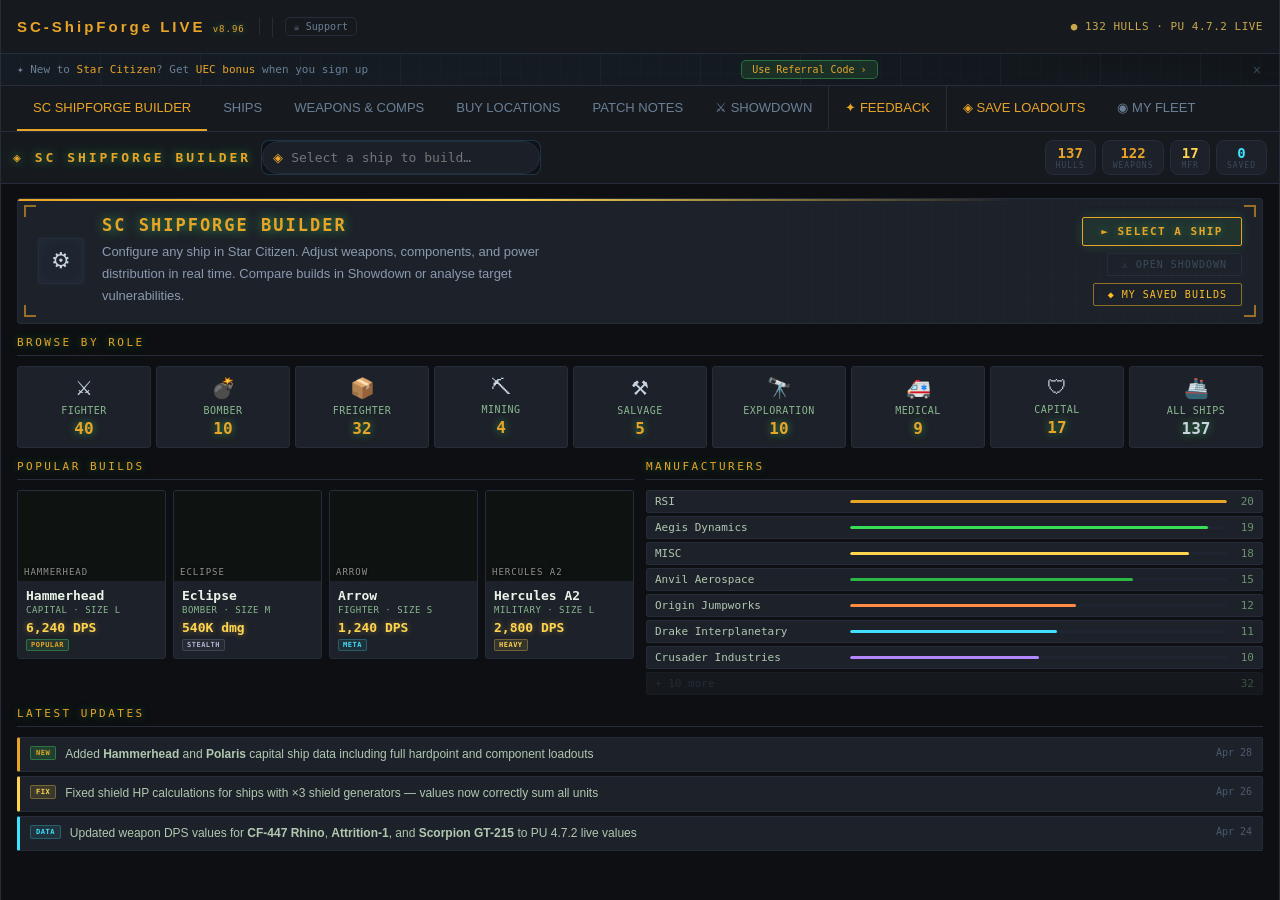
==== index.html @ 66fac713 "fix v8.96: restore clean base, remove broken space script, keep layout+color fixes" ====
<script>
          window.dataLayer = window.dataLayer || [];
          function gtag(){dataLayer.push(arguments);}
          gtag('js', new Date());
          gtag('config', 'G-C2ESKV4ZVD');
      
    </script>
<meta charset="UTF-8"/>
<meta http-equiv="Cache-Control" content="no-cache, no-store, must-revalidate"/>
<meta http-equiv="Pragma" content="no-cache"/>
<meta name="viewport" content="width=device-width,initial-scale=1.0"/>
<title>SC-ShipForge v8.96</title>
<meta name="description" content="SC-ShipForge LIVE — Star Citizen ship loadout builder with live game data. Compare weapons, analyze TTK, optimize power for PvP and PvE combat."/>
<meta name="keywords" content="Star Citizen, ship loadout builder, weapon comparison, TTK calculator, PvP builds, shield analysis, SC ship tools, scstarforge"/>
<meta name="author" content="SC-ShipForge"/>
<meta name="robots" content="index, follow"/>
<link rel="canonical" href="https://scstarforge-dev.pages.dev/"/>

<!-- Open Graph / Discord / Reddit previews -->
<meta property="og:type" content="website"/>
<meta property="og:url" content="https://scstarforge-dev.pages.dev/"/>
<meta property="og:title" content="SC-ShipForge LIVE — Star Citizen Loadout Builder"/>
<meta property="og:description" content="Build and compare Star Citizen ship loadouts with live game data. Analyze weapon TTK, power allocation, shields and armor penetration."/>
<meta property="og:image" content="https://scstarforge-dev.pages.dev/preview.png"/>
<meta property="og:site_name" content="SC-ShipForge LIVE"/>

<!-- Twitter/X card -->
<meta name="twitter:card" content="summary_large_image"/>
<meta name="twitter:title" content="SC-ShipForge LIVE — Star Citizen Loadout Builder"/>
<meta name="twitter:description" content="Build and compare Star Citizen ship loadouts with live game data."/>
<link rel="icon" type="image/svg+xml" href="data:image/svg+xml,<svg xmlns='http://www.w3.org/2000/svg' viewBox='0 0 32 32'><rect width='32' height='32' rx='6' fill='%230c0e12'/><text x='16' y='22' text-anchor='middle' font-size='20' fill='%237ab0e8'>⚡</text></svg>"/>
<link rel="sitemap" type="application/xml" href="/sitemap.xml"/>
<link rel="preconnect" href="https://fonts.googleapis.com"/>
<link rel="preconnect" href="https://fonts.gstatic.com" crossorigin/>
<link href="https://fonts.googleapis.com/css2?family=Barlow+Condensed:wght@400;500;600;700&family=DM+Sans:wght@300;400;500;600&display=swap" rel="stylesheet"/>
<style>
html,body{margin:0;padding:0;width:100%;height:100%;overflow:hidden}
/* #app sizing handled below in APP SHELL block */
.body{flex:1;min-height:0;width:100%}

/* ── TOKENS ── */
button{background:transparent;border:none;cursor:pointer;font-family:inherit;outline:none}
:root{
  --bg:#0d0f12;--bg2:#161a1f;--bg3:#1d2129;--bg4:#1f2530;
  --border:#252d3a;--b2:#2e3a4a;
  --text:#c8d4e0;--t2:#6a7f96;--t3:#3a4a5a;
  --accent:#e8a427;--accent-bg:rgba(77,255,110,.10);--accent-border:rgba(77,255,110,.30);
  --green:#e8a427;--green-bg:rgba(77,255,110,.10);--green-border:rgba(77,255,110,.30);
  --warn:#ffd54f;--warn-bg:rgba(255,213,79,.10);--warn-border:rgba(255,213,79,.30);
  --red:#e85060;--red-bg:rgba(232,80,96,.1);--red-border:rgba(232,80,96,.3);
  --cyan:#40e0ff;--purple:#9080d8;--muted:#3a4a5a;--blue:#e8a427;
  --fhud:'Inter',sans-serif;--fmono:'JetBrains Mono',monospace;
  --r:8px;--r-sm:5px;--r-lg:12px
}
*,*::before,*::after{box-sizing:border-box;margin:0;padding:0}
html,body{height:100%;overflow:hidden;background:var(--bg);color:var(--text);font-family:var(--fhud)}
::-webkit-scrollbar{width:6px;height:6px}
::-webkit-scrollbar-track{background:#141820}
::-webkit-scrollbar-thumb{background:#2e3a4a;border-radius:3px;opacity:.9}
input,select,button,textarea{font-family:var(--fhud)}
option,optgroup{background:var(--bg2)}

/* ── APP SHELL ── */
#app{display:flex;flex-direction:column;height:100vh;width:100%;max-width:1400px;margin:0 auto;border-left:1px solid var(--border);border-right:1px solid var(--border)}

/* ── TOP NAV ── */
.nav{height:54px;background:var(--bg2);border-bottom:1px solid var(--border);display:flex;align-items:center;padding:0 16px;gap:12px;flex-shrink:0;position:relative;z-index:20}
.nav-logo{font-size:15px;font-weight:600;letter-spacing:3px;color:var(--accent);padding-right:14px;border-right:1px solid var(--border);white-space:nowrap}
.nav-search-wrap{position:relative;display:flex;align-items:center;flex-shrink:0}
.nav-search-icon{position:absolute;left:11px;color:var(--t3);font-size:14px;pointer-events:none}
#sSearch{width:210px;background:var(--bg3);border:1px solid var(--border);border-radius:20px;padding:8px 12px 8px 33px;font-size:14px;color:var(--text);outline:none;transition:border-color .15s}
#sSearch:focus{border-color:var(--accent)}
#srbox{position:absolute;top:calc(100% + 6px);left:0;width:280px;background:var(--bg2);border:1px solid var(--border);border-radius:var(--r);box-shadow:0 8px 24px rgba(0,0,0,.5);z-index:100;max-height:80vh;overflow-y:auto;overflow-y:auto;display:none}
.sri{padding:9px 12px;font-size:13px;cursor:pointer;border-bottom:1px solid var(--border);color:var(--text);transition:background .1s}
.sri:hover,.sri.on{background:var(--accent-bg);color:var(--accent)}
.sri-m{color:var(--t3);font-size:11px;display:block;margin-top:1px}
.nav-divider{width:1px;height:20px;background:var(--border);flex-shrink:0}
.nav-ship{display:flex;align-items:center;gap:7px;flex:1;min-width:0}
#stag{font-size:14px;font-weight:500;color:var(--text);white-space:nowrap}
.pill{display:inline-flex;align-items:center;font-size:11px;font-weight:500;padding:3px 9px;border-radius:20px;white-space:nowrap}
.pill-b,.pill-y,.pill-g,.pill-a{background:var(--accent-bg);color:var(--accent);border:1px solid var(--accent-border)}
.pill-g{background:var(--green-bg);color:var(--green);border-color:var(--green-border)}
.pill-y{background:var(--warn-bg);color:var(--warn);border-color:var(--warn-border)}
.nav-act{display:flex;align-items:center;gap:8px;flex-shrink:0;margin-left:4px}
.nav-act-lbl{font-size:10px;color:var(--t3);font-family:var(--fmono);letter-spacing:1px;white-space:nowrap}
#actSel{background:var(--bg3);border:1px solid var(--border);border-radius:20px;padding:7px 14px;font-size:13px;color:var(--text);outline:none;cursor:pointer}
.nav-end{margin-left:auto;display:flex;align-items:center;gap:10px;flex-shrink:0}
#hpatch{font-size:11px;font-family:var(--fmono);color:#c9a84c;letter-spacing:.5px}

/* ── BODY ── */
.body{display:flex;flex:1;min-height:0;overflow:hidden}

/* ── LEFT PANEL ── */
.lp{width:210px;min-width:210px;max-width:210px;flex-shrink:0;display:flex;flex-direction:column;border-right:1px solid var(--border);background:var(--bg2);overflow:hidden}

/* Ship image */
.ship-img-wrap{height:150px;background:var(--bg3);flex-shrink:0;border-bottom:1px solid var(--border);position:relative;display:flex;align-items:center;justify-content:center;overflow:hidden}
#rpShipImg{width:100%;height:100%;object-fit:cover;object-position:center;display:none}
.ship-img-placeholder{font-size:13px;color:var(--t3);font-family:var(--fmono)}
.ship-img-overlay{position:absolute;bottom:0;left:0;right:0;padding:8px 12px;background:linear-gradient(transparent,rgba(0,0,0,.75))}
#rpShipImgName{font-size:14px;font-weight:600;color:#fff;letter-spacing:1px}
#rpPatch{position:absolute;top:6px;right:8px;font-size:9px;font-family:var(--fmono);color:rgba(255,255,255,.5);background:rgba(0,0,0,.4);padding:2px 5px;border-radius:3px;letter-spacing:.5px}

/* KPI strip */
.kpi-strip{display:grid;grid-template-columns:1fr 1fr 1fr;border-bottom:1px solid var(--border);flex-shrink:0}
.kpi{padding:9px 0;text-align:center;border-right:1px solid var(--border)}
.kpi:last-child{border-right:none}
.kpi-lbl{font-size:10px;color:var(--t3);font-family:var(--fmono);letter-spacing:.5px;margin-bottom:3px}
.kpi-val{font-size:18px;font-weight:500;font-family:var(--fmono)}
.kpi-unit{font-size:10px;color:var(--t3);font-weight:400}

/* Left scroll area */
.lp-scroll{flex:1;overflow-y:auto;padding:12px;display:flex;flex-direction:column;gap:10px;min-height:0}
.lp-card{background:var(--bg3);border:1px solid var(--border);border-radius:var(--r);padding:12px}
.lp-card-hd{display:flex;align-items:center;justify-content:space-between;margin-bottom:10px}
.lp-card-title{font-size:10px;font-weight:500;letter-spacing:1.5px;color:var(--t2);font-family:var(--fmono)}

/* Power */
.pwr-eu{display:flex;align-items:baseline;gap:4px;font-family:var(--fmono)}
.pwr-eu-used{font-size:14px;font-weight:500;color:var(--text)}
.pwr-eu-sep{font-size:11px;color:var(--t3)}
.pwr-eu-total{font-size:14px;font-weight:500;color:var(--warn)}
.pwr-eu-unit{font-size:11px;color:var(--t3)}
.con-row{display:flex;align-items:center;gap:8px;margin-bottom:10px}
.con-lbl{font-size:10px;color:var(--t3);font-family:var(--fmono);white-space:nowrap}
.con-bar-wrap{flex:1;min-width:40px;height:4px;background:var(--border);border-radius:2px;overflow:hidden}
#conBar{height:100%;border-radius:2px;background:var(--accent);transition:width .3s;width:0%}
#pwrPct{font-size:11px;font-family:var(--fmono);color:var(--t2);min-width:28px;text-align:right}
.spv-chart{display:flex;gap:3px;align-items:flex-end;height:100px;overflow:hidden;margin-top:16px}
.spv-col{flex:1;display:flex;flex-direction:column-reverse;gap:1px;align-items:stretch;position:relative;padding-bottom:16px}
.spv-col-val{font-size:9px;font-family:var(--fmono);color:rgba(255,255,255,.8);text-align:center;font-weight:700;position:absolute;top:-13px;left:0;right:0;pointer-events:none}
.spv-col-count{font-size:8px;color:var(--t2);text-align:center;font-family:var(--fmono);position:absolute;bottom:16px;left:0;right:0;pointer-events:none}
.spv-off-lbl{font-size:8px;color:var(--t3)}
.spv-block{border-radius:4px!important;cursor:pointer}
.spv-reset-btn{display:block;width:100%;margin-top:8px;background:transparent;border:1px solid var(--border);border-radius:var(--r-sm);color:var(--t2);font-size:11px;font-family:var(--fmono);padding:5px;cursor:pointer;transition:all .15s}
.spv-reset-btn:hover{border-color:var(--accent);color:var(--accent)}
.spv-modes{display:flex;gap:6px;margin-top:8px}
.spv-mode-btn{flex:1;padding:7px;text-align:center;border-radius:var(--r-sm);font-size:12px;font-weight:500;cursor:pointer;border:1px solid var(--border);color:var(--t2);background:transparent;font-family:var(--fhud);transition:all .15s}
.spv-mode-btn.on{background:var(--accent-bg);border-color:var(--accent-border);color:var(--accent)}
#navModeBanner{display:none;margin-top:6px;font-size:11px;color:var(--warn);font-family:var(--fmono);padding:3px 0}

/* Signatures */
.sig-row{display:flex;align-items:center;justify-content:space-between;padding:5px 0;border-bottom:1px solid var(--border)}
.sig-row:last-child{border-bottom:none}
.sig-lbl{font-size:13px;color:var(--t2)}
.sig-val{font-size:14px;font-weight:500;font-family:var(--fmono)}

/* DPS block */
.dps-block{background:var(--bg3);border:1px solid var(--border);border-radius:var(--r);overflow:hidden}
.dps-block-hd{padding:8px 12px;border-bottom:1px solid var(--border);font-size:10px;font-weight:500;letter-spacing:1.5px;color:var(--t2);font-family:var(--fmono)}
.dps-nums{display:flex}
.dps-cell{flex:1;padding:10px 12px;text-align:center;border-right:1px solid var(--border)}
.dps-cell:last-child{border-right:none}
.dps-lbl{font-size:10px;color:var(--t3);font-family:var(--fmono);letter-spacing:.5px;margin-bottom:3px}
.dps-val{font-size:22px;font-weight:500;font-family:var(--fmono)}
#dpsBarsWrap{padding:8px 12px;border-top:1px solid var(--border)}
.dps-bar-hd{font-size:10px;color:var(--t3);font-family:var(--fmono);letter-spacing:.5px;margin-bottom:6px}
.dps-bar-row{display:flex;align-items:center;gap:8px;margin-bottom:4px}
.dps-bar-name{font-size:11px;color:var(--t2);width:90px;flex-shrink:0;overflow:hidden;text-overflow:ellipsis;white-space:nowrap}
.dps-bg{flex:1;height:4px;background:var(--border);border-radius:2px}
.dps-bar-v{height:100%;border-radius:2px;background:var(--accent)}
.dps-bar-v2{background:var(--warn)}
#shieldSection{padding:8px 12px;border-top:1px solid var(--border)}
#maxRange{padding:8px 12px;border-top:1px solid var(--border)}
#dpsBars{display:none}

/* Speed */
.speed-row{display:flex;align-items:center;justify-content:space-between;padding-top:8px;margin-top:8px;border-top:1px solid var(--border)}
.speed-lbl{font-size:12px;color:var(--t3);font-family:var(--fmono)}
#modeSpeed{font-size:14px;font-weight:500;font-family:var(--fmono);color:var(--accent)}

/* LOAD button */
.lp-foot{padding:12px;border-top:1px solid var(--border);flex-shrink:0}
#genBtn{width:100%;padding:12px;background:var(--accent-bg);border:1px solid var(--accent-border);border-radius:var(--r);font-size:14px;font-weight:500;color:var(--accent);letter-spacing:1px;cursor:pointer;transition:all .15s;display:flex;align-items:center;justify-content:center;gap:8px;font-family:var(--fhud)}
#genBtn:hover:not(:disabled){background:rgba(59,130,246,.2)}
#genBtn:disabled{opacity:.3;cursor:default}

/* ── CENTER ── */
.cp{flex:1;min-width:0;display:flex;flex-direction:column;background:var(--bg);overflow:visible}
.tabs{display:flex;background:var(--bg2);border-bottom:1px solid var(--border);flex-shrink:0;padding:0 16px;flex-wrap:nowrap;overflow-x:auto;scrollbar-width:none}
.tab{padding:14px 16px;font-size:13px;font-weight:500;color:var(--t2);border:none;border-bottom:2px solid transparent;background:transparent;cursor:pointer;transition:all .15s;font-family:var(--fhud);outline:none}
.tab:hover{color:var(--text)}
.tab.on{color:var(--accent);border-bottom-color:var(--accent)}
.pane{display:none;flex:1;flex-direction:column;min-height:0;overflow:hidden;contain:strict}
.pane.on{display:flex;flex:1;flex-direction:column;min-height:0;overflow:hidden}
#loContent{flex:1;overflow-y:auto;padding:16px}

/* ── LOADOUT generated content ── */
.lo{display:flex;flex-direction:column;gap:14px}
.lo-empty{display:flex;flex-direction:column;align-items:center;justify-content:center;height:100%;gap:10px;color:var(--t3);min-height:300px}
.lo-ei{font-size:36px;opacity:.12}
.lo-et{font-size:16px;font-weight:500;letter-spacing:1px;color:var(--t2)}
.lo-eh{font-family:var(--fmono);font-size:12px}

/* Header card (ship name / pills) */
.lcard{background:var(--bg2);border:1px solid var(--border);border-radius:var(--r);padding:12px 14px;display:flex;align-items:center;gap:10px}
.sname{font-size:16px;font-weight:600;color:var(--text);letter-spacing:.5px}
.srole{font-size:12px;color:var(--t2)}
.badge-row{display:flex;gap:6px;flex-wrap:wrap;margin-left:auto}
.lcard-n{font-size:15px;font-weight:600;color:var(--text)}
.lcard-s{font-size:12px;color:var(--t2);margin-top:2px}
.lcard-st{display:flex;gap:8px;margin-top:6px}
.lcard-tags{display:flex;gap:6px;flex-wrap:wrap}
.lcard-tip{font-size:12px;color:var(--t3);margin-top:4px}
.ltag{font-size:11px;font-weight:500;padding:2px 8px;border-radius:20px;background:var(--bg4);color:var(--t2);border:1px solid var(--border)}
.ship-banner{border-radius:var(--r) var(--r) 0 0;overflow:hidden;height:0}

/* Section headers */
.sec-hd{font-size:10px;font-weight:500;letter-spacing:1.5px;color:var(--t3);font-family:var(--fmono);padding:4px 0 8px;border-bottom:1px solid var(--border);margin-bottom:8px}

/* Weapon / missile slot rows */
.slot-row{background:var(--bg2);border:1px solid var(--border);border-radius:var(--r);overflow:hidden;margin-bottom:4px}
.slot-row:last-child{margin-bottom:0}
.slot-top{display:flex;align-items:stretch}
.slot-thumb{width:70px;flex-shrink:0;background:var(--bg3);display:flex;align-items:center;justify-content:center;border-right:1px solid var(--border);min-height:60px;overflow:hidden}
.slot-body{flex:1;padding:6px 10px}
.slot-body-top{display:flex;align-items:center;gap:6px;margin-bottom:4px}
.sz-chip{font-size:11px;font-weight:500;padding:3px 9px;border-radius:20px;font-family:var(--fmono);flex-shrink:0}
.sz-s4,.sz-s3{background:var(--accent-bg);color:var(--accent);border:1px solid var(--accent-border)}
.sz-s2{background:var(--warn-bg);color:var(--warn);border:1px solid var(--warn-border)}
.sz-s1{background:var(--bg4);color:var(--t2);border:1px solid var(--border)}
.slot-lbl{font-size:11px;color:var(--t2)}
.slot-note{font-size:11px;color:var(--t3)}
.slot-sel{width:100%;background:var(--bg3);border:1px solid var(--border);border-radius:var(--r-sm);padding:5px 8px;font-size:12px;color:var(--text);outline:none;cursor:pointer;transition:border-color .15s}.slot-sel[data-gunidx]{font-size:11px;padding:3px 6px}
.slot-sel:focus{border-color:var(--accent)}
.slot-sel.mod{border-color:var(--warn)!important;background:rgba(245,158,11,.05)!important}
.slot-info{padding:4px 10px;border-top:1px solid var(--border);font-family:var(--fmono);font-size:10px;line-height:1.4}
.si-loc{color:var(--t3);font-size:11px;margin-top:3px;line-height:1.5}
.si-dps{color:var(--green);font-size:11px}
.si-b{background:rgba(255,100,50,.12);color:#ff6633;padding:1px 5px;border-radius:3px;font-size:10px}
.si-p{background:rgba(167,139,250,.12);color:#a78bfa;padding:1px 5px;border-radius:3px;font-size:10px}
.si-r{background:rgba(34,197,94,.12);color:#22c55e;padding:1px 5px;border-radius:3px;font-size:10px}
.si-m{font-size:11px;color:var(--t2);font-family:var(--fmono)}

/* Weapon stat strip */
.wep-stats{display:flex;border-top:1px solid var(--border)}
.wstat{flex:1;padding:7px 10px;text-align:center;border-right:1px solid var(--border)}
.wstat:last-child{border-right:none}
.wstat-lbl{font-size:10px;color:var(--t3);font-family:var(--fmono);letter-spacing:.3px;margin-bottom:3px}
.wstat-val{font-size:16px;font-weight:500;font-family:var(--fmono)}

/* Component rows */
.comp-row{background:var(--bg2);border:1px solid var(--border);border-radius:var(--r);overflow:hidden;margin-bottom:8px}
.comp-row:last-child{margin-bottom:0}
.comp-row-hd{display:flex;align-items:center;border-bottom:1px solid var(--border)}
.comp-icon-box{width:44px;height:44px;display:flex;align-items:center;justify-content:center;background:var(--bg3);border-right:1px solid var(--border);flex-shrink:0;font-size:17px}
.comp-meta{flex:1;padding:0 12px;display:flex;flex-direction:column;justify-content:center;gap:2px}
.comp-type-lbl{font-size:12px;color:var(--t2)}
.comp-sz-lbl{font-size:11px;color:var(--t3);font-family:var(--fmono)}
.comp-body{padding:10px 12px}
.comp-sel-wrap{margin-bottom:7px}
.comp-sel-wrap select,.comp-sel-wrap .slot-sel{width:100%}
.comp-stat{font-size:11px;color:var(--green);font-family:var(--fmono);line-height:1.6}
.comp-stat-loc,.si-loc{font-size:11px;color:var(--t3);margin-top:3px;line-height:1.5}

/* Tip box */
.tip-box{background:var(--bg3);border:1px solid var(--border);border-left:2px solid var(--accent);border-radius:var(--r-sm);padding:10px 12px}
.tip-box ul{padding-left:16px;font-size:13px;color:var(--t2);line-height:1.8}
.lo-foot{padding-top:4px}

/* Weapons DB */
#pane-wp{overflow:hidden}
.wf{padding:10px 14px;background:var(--bg2);border-bottom:1px solid var(--border);display:flex;flex-wrap:wrap;gap:6px;flex-shrink:0}
.wfbtn{background:var(--bg3);border:1px solid var(--border);border-radius:20px;padding:5px 12px;font-size:12px;color:var(--t2);cursor:pointer;transition:all .15s}
.wfb{background:rgba(255,255,255,0.06);border:1px solid rgba(255,255,255,0.12);border-radius:20px;padding:5px 14px;font-size:12px;font-weight:600;color:#8a94a3;cursor:pointer;transition:all .15s;font-family:'JetBrains Mono',monospace;letter-spacing:.04em}
.wfb:hover{background:rgba(56,189,248,0.1);border-color:rgba(56,189,248,0.3);color:#e2e8f0}
.wfb.on{background:rgba(56,189,248,0.15);border-color:rgba(56,189,248,0.4);color:#4fc3f7}
.wfbtn:hover,.wfbtn.on{background:var(--accent-bg);border-color:var(--accent-border);color:var(--accent)}
.wgrid{flex:1;overflow-y:auto;padding:14px;display:grid;grid-template-columns:repeat(auto-fill,minmax(190px,1fr));gap:10px;align-content:start}
.wcard{background:var(--bg2);border:1px solid var(--border);border-radius:var(--r);overflow:visible;cursor:pointer;transition:border-color .15s}
.wcard:hover{border-color:var(--accent)}
.wc-top{height:58px;background:var(--bg3);display:flex;align-items:center;justify-content:center;border-bottom:1px solid var(--border)}
.wc-name{font-size:13px;font-weight:500;color:var(--text);padding:9px 10px 4px}
.wc-mfr{font-size:11px;color:var(--t3);padding:0 10px 4px}
.wc-sz{display:inline-block;font-size:10px;font-weight:500;padding:2px 7px;border-radius:20px;margin:0 10px 8px;background:var(--accent-bg);color:var(--accent);border:1px solid var(--accent-border);font-family:var(--fmono)}
.wc-stats{padding:6px 10px 10px;display:flex;flex-direction:column;gap:3px}
.wcs{display:flex;justify-content:space-between;font-size:11px}
.wcs-k{color:var(--t3);font-family:var(--fmono)}
.wcs-v{color:var(--text);font-weight:500;font-family:var(--fmono)}
.wc-new{font-size:10px;background:var(--green-bg);color:var(--green);padding:1px 6px;border-radius:20px;margin:0 10px 6px;display:inline-block;border:1px solid var(--green-border)}

/* AI Pane */
.ai-banner{padding:10px 16px;background:rgba(245,158,11,.08);border-bottom:1px solid var(--warn-border);display:flex;align-items:center;gap:10px;font-size:13px;color:var(--warn);flex-shrink:0}
.ai-banner input{flex:1;background:var(--bg3);border:1px solid var(--border);border-radius:var(--r-sm);padding:7px 10px;font-size:13px;color:var(--text);outline:none}
.ai-banner button{background:var(--accent-bg);border:1px solid var(--accent-border);border-radius:var(--r-sm);padding:7px 12px;font-size:12px;font-weight:500;color:var(--accent);cursor:pointer}
.ai-active{padding:7px 16px;background:var(--green-bg);border-bottom:1px solid var(--green-border);font-size:12px;color:var(--green);display:none;flex-shrink:0}
.msgs{flex:1;overflow-y:auto;padding:16px;display:flex;flex-direction:column;gap:12px}
.msg{display:flex;gap:10px;align-items:flex-start}
.av{width:28px;height:28px;border-radius:50%;display:flex;align-items:center;justify-content:center;font-size:11px;font-weight:500;flex-shrink:0}
.av.a{background:var(--accent-bg);color:var(--accent);border:1px solid var(--accent-border)}
.av.u{background:var(--bg4);color:var(--t2);border:1px solid var(--border)}
.bub{background:var(--bg2);border:1px solid var(--border);border-radius:var(--r);padding:10px 13px;font-size:14px;color:var(--text);line-height:1.6;flex:1}
.typing-row{display:none;align-items:center;gap:8px;padding:0 16px;flex-shrink:0}
.td{width:7px;height:7px;border-radius:50%;background:var(--t3);animation:blink 1.2s ease-in-out infinite}
.td:nth-child(2){animation-delay:.2s}.td:nth-child(3){animation-delay:.4s}
@keyframes blink{0%,100%{opacity:.3}50%{opacity:1}}
.inp-row{padding:12px 16px;border-top:1px solid var(--border);display:flex;gap:8px;flex-shrink:0;background:var(--bg2)}
.chat-inp{flex:1;background:var(--bg3);border:1px solid var(--border);border-radius:var(--r-sm);padding:10px 13px;font-size:14px;color:var(--text);outline:none;transition:border-color .15s}
.chat-inp:focus{border-color:var(--accent)}
.sbtn{background:var(--accent-bg);border:1px solid var(--accent-border);border-radius:var(--r-sm);padding:10px 16px;font-size:13px;font-weight:500;color:var(--accent);cursor:pointer;transition:all .15s}
.sbtn:hover{background:rgba(59,130,246,.2)}

/* Buy Locations */
#locGrid{flex:1;overflow-y:auto;padding:14px;display:flex;flex-direction:column;gap:8px}
.loc-row{background:var(--bg2);border:1px solid var(--border);border-radius:var(--r);padding:12px 14px;font-size:13px;color:var(--text)}

/* ── RIGHT PANEL ── */
.rp{width:28%;min-width:260px;max-width:380px;flex-shrink:0;display:flex;flex-direction:column;border-left:1px solid var(--border);background:var(--bg2);overflow:hidden}
.rp-scroll{flex:1;overflow-y:auto;padding:8px;display:flex;flex-direction:column;gap:6px;min-height:0}

/* Target analysis */
.tgt-panel-inner{background:var(--bg3);border:1px solid var(--border);border-radius:var(--r);padding:8px;display:flex;flex-direction:column;gap:3px}
.tgt-title{font-size:10px;font-weight:500;letter-spacing:1.5px;color:var(--red);font-family:var(--fmono)}
#tgtSearch{width:100%;background:var(--bg2);border:1px solid var(--border);border-radius:var(--r-sm);padding:8px 11px;font-size:13px;color:var(--text);outline:none;transition:border-color .15s}
#tgtSearch:focus{border-color:var(--red)}
#tgtDropdown{position:absolute;z-index:50;width:226px;max-height:160px;overflow-y:auto;background:var(--bg2);border:1px solid var(--border);border-radius:var(--r-sm);box-shadow:0 8px 24px rgba(0,0,0,.5)}
.tgt-opt{padding:7px 10px;font-size:13px;color:var(--text);cursor:pointer;border-bottom:1px solid var(--border)}
.tgt-opt:hover{background:rgba(239,68,68,.1);color:var(--red)}
#tgtSelected{display:none;align-items:center;justify-content:space-between;background:rgba(239,68,68,.1);border:1px solid var(--red-border);border-radius:var(--r-sm);padding:4px 8px}
#tgtSelectedName{font-size:11px;font-weight:500;color:var(--red)}
.armor-row{display:grid;grid-template-columns:1fr 1fr;gap:6px}
.armor-box{background:var(--bg2);border-radius:var(--r-sm);padding:6px;text-align:center}
.armor-lbl{font-size:9px;color:var(--t3);font-family:var(--fmono);margin-bottom:2px}
.armor-val{font-size:18px;font-weight:500;font-family:var(--fmono)}
.armor-sub{font-size:9px;color:var(--t3);margin-top:1px}
.tgt-shield-row{display:flex;align-items:center;gap:4px;padding:2px 0}
.tgt-shield-lbl{font-size:11px;color:var(--t3);font-family:var(--fmono)}
.tgt-shield-hp{font-size:12px;font-weight:500;font-family:var(--fmono);color:var(--green);margin-left:auto}
.tgt-shield-regen{font-size:11px;color:var(--t3)}
.tgt-wep-hd{font-size:10px;font-weight:500;letter-spacing:1px;color:var(--t3);font-family:var(--fmono);margin-bottom:4px}
.wep-check-list{display:flex;flex-direction:column;gap:4px}
.wep-check{display:flex;align-items:center;gap:4px;padding:4px 6px;border-radius:var(--r-sm);font-size:10px;border:1px solid transparent}
.wep-check.penetrates{background:var(--green-bg);border-color:var(--green-border)}
.wep-check.blocked{background:var(--red-bg);border-color:var(--red-border)}
.wc-icon{font-size:13px;font-weight:600;min-width:14px}
.wep-check.penetrates .wc-icon{color:var(--green)}
.wep-check.blocked .wc-icon{color:var(--red)}
.wc-name{flex:1;color:var(--text);overflow:hidden;text-overflow:ellipsis;white-space:nowrap}
.wc-alpha{font-size:11px;font-weight:500;font-family:var(--fmono);min-width:36px;text-align:right}
.wep-check.penetrates .wc-alpha{color:var(--green)}
.wep-check.blocked .wc-alpha{color:var(--red)}
.wc-vs{font-size:11px;color:var(--t3);min-width:28px;text-align:right;font-family:var(--fmono)}
.tgt-dps-row{display:grid;grid-template-columns:1fr 1fr;gap:4px;margin-top:2px}
.tgt-dps-box{background:var(--bg2);border-radius:var(--r-sm);padding:5px;text-align:center}
.tgt-dps-lbl{font-size:9px;color:var(--t3);font-family:var(--fmono);margin-bottom:1px}
.tgt-dps-val{font-size:14px;font-weight:500;font-family:var(--fmono)}
.tgt-body{display:flex;flex-direction:column;gap:5px}
#tgtContent{font-size:12px;color:var(--t3);text-align:center;font-style:italic}
#tgtContent .tgt-body{padding:0}
#tgtContent .armor-row,.tgt-body .armor-row{margin:0}

/* Save/load */
/* ── Save/Export Panel — Blue/Gold/Gray skin ── */
.sv-panel{background:#0d1520;border:1px solid rgba(56,189,248,.18);border-radius:6px;padding:14px;margin-bottom:10px}
.sv-panel-gold{background:#0d1520;border:1px solid rgba(251,191,36,.18);border-radius:6px;padding:14px;margin-bottom:10px}
.sv-hd{font-size:9px;font-weight:700;letter-spacing:2.5px;color:#38bdf8;font-family:var(--fmono);margin-bottom:10px;text-transform:uppercase;display:flex;align-items:center;gap:8px}
.sv-hd-gold{font-size:9px;font-weight:700;letter-spacing:2.5px;color:#fbbf24;font-family:var(--fmono);margin-bottom:10px;text-transform:uppercase;display:flex;align-items:center;gap:8px}
.sv-hd::before{content:'';flex:1;height:1px;background:linear-gradient(90deg,rgba(56,189,248,.3),transparent)}
.sv-hd-gold::before{content:'';flex:1;height:1px;background:linear-gradient(90deg,rgba(251,191,36,.3),transparent)}
.sv-row{display:flex;gap:6px;margin-bottom:8px}
.sv-input{flex:1;background:#0a1220;border:1px solid rgba(56,189,248,.2);border-radius:4px;padding:8px 10px;font-size:13px;color:#d0dce8;font-family:var(--fmono);outline:none;transition:border-color .15s}
.sv-input:focus{border-color:#38bdf8;box-shadow:0 0 0 2px rgba(56,189,248,.1)}
.sv-input::placeholder{color:#3a4a5a}
.sv-btn{background:rgba(56,189,248,.1);border:1px solid rgba(56,189,248,.35);border-radius:4px;padding:8px 14px;font-size:11px;font-weight:700;letter-spacing:1px;color:#38bdf8;cursor:pointer;white-space:nowrap;transition:all .15s;font-family:var(--fmono)}
.sv-btn:hover{background:rgba(56,189,248,.2);box-shadow:0 0 10px rgba(56,189,248,.2)}
.sv-btn-gold{background:rgba(251,191,36,.08);border:1px solid rgba(251,191,36,.3);border-radius:4px;padding:8px 14px;font-size:11px;font-weight:700;letter-spacing:1px;color:#fbbf24;cursor:pointer;white-space:nowrap;transition:all .15s;font-family:var(--fmono)}
.sv-btn-gold:hover{background:rgba(251,191,36,.18);box-shadow:0 0 10px rgba(251,191,36,.15)}
.sv-list{display:flex;flex-direction:column;gap:5px}
.sv-item{display:flex;align-items:center;gap:8px;padding:9px 11px;background:#0a1220;border:1px solid rgba(56,189,248,.12);border-radius:5px;cursor:pointer;transition:all .12s}
.sv-item:hover{border-color:rgba(56,189,248,.4);background:rgba(56,189,248,.06)}
.sv-item-dot{width:6px;height:6px;border-radius:50%;background:#1e3a5a;flex-shrink:0;transition:background .12s}
.sv-item:hover .sv-item-dot{background:#38bdf8}
.sv-item-name{flex:1;font-size:12px;font-weight:600;color:#c8d8e8;font-family:var(--fmono)}
.sv-item-ship{font-size:10px;color:#4a6a80;font-family:var(--fmono);white-space:nowrap}
.sv-item-actions{display:flex;gap:2px;flex-shrink:0}
.sv-item-share{background:none;border:none;color:#3a5a70;cursor:pointer;font-size:13px;padding:2px 4px;line-height:1;transition:color .1s;border-radius:3px}
.sv-item-share:hover{color:#38bdf8;background:rgba(56,189,248,.1)}
.sv-item-export{background:none;border:none;color:#3a5a70;cursor:pointer;font-size:11px;padding:2px 4px;line-height:1;transition:color .1s;border-radius:3px;font-family:var(--fmono);font-weight:700}
.sv-item-export:hover{color:#fbbf24;background:rgba(251,191,36,.1)}
.sv-item-del{background:none;border:none;color:#3a5a70;cursor:pointer;font-size:15px;padding:2px 4px;line-height:1;transition:color .1s;border-radius:3px}
.sv-item-del:hover{color:#f87171;background:rgba(248,113,113,.1)}
.sv-empty{font-size:11px;color:#3a5a70;text-align:center;padding:20px 0;font-family:var(--fmono);letter-spacing:.5px}
/* Export format buttons */
.sv-export-grid{display:grid;grid-template-columns:repeat(4,1fr);gap:6px;margin-top:4px}
.sv-exp-btn{background:#0a1220;border:1px solid rgba(56,189,248,.15);border-radius:4px;padding:8px 4px;text-align:center;cursor:pointer;transition:all .15s;font-family:var(--fmono)}
.sv-exp-btn:hover{border-color:rgba(251,191,36,.4);background:rgba(251,191,36,.06)}
.sv-exp-btn-icon{font-size:16px;display:block;margin-bottom:3px}
.sv-exp-btn-lbl{font-size:9px;font-weight:700;letter-spacing:1px;color:#6a8a9a;display:block}
.sv-exp-btn:hover .sv-exp-btn-lbl{color:#fbbf24}
/* Share URL box */
.sv-share-box{background:#060e18;border:1px solid rgba(56,189,248,.2);border-radius:4px;padding:8px 10px;font-size:10px;font-family:var(--fmono);color:#38bdf8;word-break:break-all;line-height:1.5;margin-top:6px;display:none}
.sv-share-box.show{display:block}


.tgt-opt{padding:6px 11px;font-size:12px;cursor:pointer;border-bottom:0.5px solid var(--border);color:var(--text)}.tgt-opt:hover{background:var(--bg3)}
.tgt-sel-dd{width:100%;background:var(--bg);border:1px solid var(--border);border-radius:var(--r-sm);padding:5px 8px;font-size:11px;color:var(--text);font-family:var(--fhud);outline:none;cursor:pointer;margin-bottom:4px}
.tgt-sel-dd:focus{border-color:var(--red)}

.ship-dd{background:var(--bg3);border:1px solid var(--border);border-radius:20px;padding:7px 14px;font-size:13px;color:var(--text);outline:none;cursor:pointer;max-width:220px}
.ship-dd:focus{border-color:var(--accent)}

.spv-col-icon{position:absolute;bottom:0;left:0;right:0;height:14px;font-size:11px;text-align:center;line-height:14px;cursor:pointer;transition:opacity .15s;user-select:none}

.pn-card{background:var(--bg2);border:1px solid var(--border);border-radius:var(--r);overflow:visible}
.pn-card-hd{padding:14px 16px;border-bottom:1px solid var(--border);display:flex;align-items:center;gap:10px}
.pn-version{font-size:16px;font-weight:600;font-family:var(--fmono);color:var(--accent);text-shadow:0 0 8px rgba(77,255,110,.3)}
.pn-date{font-size:12px;color:var(--t3);font-family:var(--fmono)}
.pn-tag{font-size:10px;font-weight:600;padding:3px 8px;border-radius:20px;margin-left:auto}
.pn-tag-live{background:var(--green-bg);color:var(--green);border:1px solid var(--green-border)}
.pn-tag-ptu{background:var(--warn-bg);color:var(--warn);border:1px solid var(--warn-border)}
.pn-body{padding:14px 16px;display:flex;flex-direction:column;gap:8px}
.pn-section{font-size:11px;font-weight:600;letter-spacing:1.5px;color:var(--t3);font-family:var(--fmono);margin-top:4px}
.pn-item{font-size:13px;color:var(--t2);padding:4px 0;border-bottom:1px solid var(--border);line-height:1.5}
.pn-item:last-child{border-bottom:none}
.pn-item b{color:var(--text)}
.pn-expand{width:100%;padding:10px;font-size:12px;color:var(--accent);font-family:var(--fmono);border-top:1px solid var(--border);cursor:pointer;text-align:center}
.pn-expand:hover{background:var(--accent-bg)}
.pn-error{text-align:center;padding:40px 20px;color:var(--t3);font-size:13px}
.pn-source{font-size:11px;color:var(--t3);text-align:right;padding:8px 16px;border-top:1px solid var(--border);font-family:var(--fmono)}
.pn-source a{color:var(--accent)}

/* responsive media queries disabled — fixed layout only */

.fb-type-btn.active{border-color:var(--accent)!important;color:var(--accent)!important;background:var(--accent-bg)!important}
#feedbackBtn:hover{transform:translateY(-2px);box-shadow:0 6px 24px rgba(77,255,110,.3)}
#fbText:focus{outline:none;border-color:var(--accent)}
#fbEmail:focus{outline:none;border-color:var(--accent)}

#svSection{display:none}
.lo{max-width:900px;margin:0 auto;width:100%}

/* ── Resizable panels ── */
.resize-handle{width:6px;flex-shrink:0;background:transparent;cursor:col-resize;position:relative;z-index:10;transition:background .15s}
.resize-handle:hover,.resize-handle.dragging{background:rgba(77,255,110,.3)}
.resize-handle::after{content:'';position:absolute;top:50%;left:50%;transform:translate(-50%,-50%);height:40px;width:2px;background:var(--border);border-radius:2px;transition:background .15s}
.resize-handle:hover::after,.resize-handle.dragging::after{background:var(--accent)}
.body{user-select:none}
.body.resizing{cursor:col-resize}


/* ── MobiGlas holographic background ── */
.cp{position:relative;overflow:visible!important;}
.cp::before{
  content:'';
  position:absolute;
  inset:0;
  pointer-events:none;
  z-index:0;
  background-image:
    linear-gradient(rgba(79,195,247,.04) 1px, transparent 1px),
    linear-gradient(90deg, rgba(79,195,247,.04) 1px, transparent 1px),
    linear-gradient(rgba(79,195,247,.015) 1px, transparent 1px),
    linear-gradient(90deg, rgba(79,195,247,.015) 1px, transparent 1px);
  background-size: 100px 100px, 100px 100px, 20px 20px, 20px 20px;
  background-position: -1px -1px;
}
.cp::after{
  content:'';
  position:absolute;
  inset:0;
  pointer-events:none;
  z-index:0;
  background:
    radial-gradient(ellipse 80% 60% at 50% 30%, rgba(79,195,247,.04) 0%, transparent 70%),
    radial-gradient(ellipse 60% 50% at 85% 80%, rgba(255,213,79,.04) 0%, transparent 60%),
    radial-gradient(ellipse 50% 40% at 10% 70%, rgba(79,195,247,.02) 0%, transparent 60%),
    radial-gradient(ellipse 30% 20% at 90% 10%, rgba(64,224,255,.03) 0%, transparent 50%);
}
.tabs,.pane{position:relative;z-index:1;}
/* Corner bracket decorations on loContent */
#loContent::before,#loContent::after{
  content:'';position:absolute;width:20px;height:20px;pointer-events:none;z-index:2;opacity:.4;
}
#loContent::before{top:8px;left:8px;border-top:1px solid var(--accent);border-left:1px solid var(--accent);opacity:.5;}
#loContent::after{bottom:8px;right:8px;border-bottom:1px solid var(--accent);border-right:1px solid var(--accent);opacity:.5;}
#loContent{position:relative;}


/* ── Collapsible LP cards ── */
.lp-card-hd{cursor:pointer;user-select:none;display:flex;align-items:center;justify-content:space-between;gap:6px}
.lp-card-hd .lp-card-title{flex:1}
.lp-card-hd::after{content:'▾';font-size:10px;color:var(--t3);transition:transform .2s;flex-shrink:0;line-height:1}
.lp-card.collapsed>.sig-row,
.lp-card.collapsed>.con-row,
.lp-card.collapsed>.con-bar-wrap,
.lp-card.collapsed>.spv-icons,
.lp-card.collapsed>.spv-chart,
.lp-card.collapsed>.spv-modes,
.lp-card.collapsed>.speed-row,
.lp-card.collapsed>.reset-pwr,
.lp-card.collapsed>#navModeBanner,
.lp-card.collapsed>#dpsBarsWrap,
.lp-card.collapsed>#shieldSection,
.lp-card.collapsed>div:not(.lp-card-hd){display:none!important}
.dps-block .lp-card-hd{cursor:pointer;user-select:none;display:flex;align-items:center;justify-content:space-between;gap:6px}
.dps-block .lp-card-hd::after{content:'▾';font-size:10px;color:var(--t3);transition:transform .2s}
.dps-block.collapsed .lp-card-hd::after{transform:rotate(-90deg)}
.dps-block.collapsed>*:not(.lp-card-hd){display:none!important}
.lp-card.collapsed .lp-card-hd::after{transform:rotate(-90deg)}


/* ── Unified search boxes ── */
.search-box{position:relative;display:flex;align-items:center;background:var(--bg3);border:1px solid var(--border);border-radius:var(--r-sm);padding:0 10px;gap:6px;transition:border-color .15s}
.search-box:focus-within{border-color:var(--accent)}
.search-box .search-icon{color:var(--t3);font-size:12px;flex-shrink:0;pointer-events:none}
.search-box input{flex:1;background:none;border:none;outline:none;font-size:12px;color:var(--text);padding:6px 0;font-family:var(--fhud)}
.search-box input::placeholder{color:var(--t3)}
.search-box .search-clear{cursor:pointer;color:var(--t3);font-size:14px;line-height:1;user-select:none;flex-shrink:0;padding:2px;display:none}
.search-box .search-clear:hover{color:var(--text)}
.search-dropdown{display:none;position:absolute;top:calc(100% + 4px);left:0;right:0;background:var(--bg2);border:1px solid var(--border);border-radius:var(--r-sm);z-index:500;max-height:320px;overflow-y:auto;box-shadow:0 8px 24px rgba(0,0,0,.6)}
.search-dropdown .sd-group{padding:4px 10px 2px;font-size:9px;letter-spacing:1.5px;color:var(--t3);font-family:var(--fmono);background:var(--bg3);border-bottom:1px solid var(--border);position:sticky;top:0}
.search-dropdown .sd-item{padding:6px 12px;font-size:12px;color:var(--text);cursor:pointer;display:flex;align-items:center;gap:8px;font-family:var(--fhud)}
.search-dropdown .sd-item:hover{background:var(--bg4);color:var(--accent)}
.search-dropdown .sd-item .sd-size{font-size:9px;font-family:var(--fmono);color:var(--t3);background:var(--bg4);border-radius:3px;padding:1px 5px}
.search-dropdown .sd-empty{padding:10px 12px;font-size:11px;color:var(--t3);font-style:italic;text-align:center}


.reset-pwr{width:100%;margin-top:6px;padding:5px 0;background:none;border:1px solid var(--border);border-radius:var(--r-sm);color:var(--accent);font-size:10px;font-family:var(--fmono);letter-spacing:1px;cursor:pointer;transition:border-color .15s,color .15s}
.reset-pwr:hover{border-color:var(--accent);color:var(--text);background:var(--bg4)}











/* ── Scrollbars ── */
.lp-scroll,.rp-scroll{scrollbar-width:thin;scrollbar-color:#e8a427 #141820}
.lp-scroll::-webkit-scrollbar,.rp-scroll::-webkit-scrollbar{width:6px;height:6px}
.lp-scroll::-webkit-scrollbar-track,.rp-scroll::-webkit-scrollbar-track{background:#141820;border-radius:3px}
.lp-scroll::-webkit-scrollbar-thumb,.rp-scroll::-webkit-scrollbar-thumb{background:#e8a427;border-radius:3px;min-height:40px;opacity:.5}
.lp-scroll::-webkit-scrollbar-thumb:hover,.rp-scroll::-webkit-scrollbar-thumb:hover{background:#7aff8e}
.lp-scroll::-webkit-scrollbar-corner,.rp-scroll::-webkit-scrollbar-corner{background:#141820}


/* tgtPanel collapsible */
#tgtPanel.collapsed #tgtContent{display:none!important}
#tgtPanel .tgt-title::after{content:'▾';font-size:10px;color:var(--t3);transition:transform .2s;margin-left:auto}
#tgtPanel.collapsed .tgt-title::after{transform:rotate(-90deg)}



/* ── Smart Ship Search ── */
.ss-wrap{position:relative;display:flex;align-items:center;min-width:180px;max-width:280px}
.ss-input{width:100%;background:#1a1f28;border:1px solid #252d3a;border-radius:20px;padding:6px 28px 6px 32px;font-size:13px;color:#c8d4e0;font-family:'JetBrains Mono',monospace;outline:none;transition:border-color .15s}
.ss-input:focus,.ss-input.has-val{border-color:#e8a427}
.ss-icon{position:absolute;left:11px;color:#3a4a5a;font-size:13px;pointer-events:none}
.ss-clear{position:absolute;right:9px;background:none;border:none;color:#3a4a5a;cursor:pointer;font-size:15px;line-height:1;padding:0;display:none}
.ss-clear.show{display:block}
.ss-drop{position:absolute;top:calc(100% + 6px);left:0;min-width:300px;background:#141820;border:1px solid #252d3a;border-radius:10px;box-shadow:0 12px 40px rgba(0,0,0,.7);z-index:9999;display:none;flex-direction:column;overflow:hidden;contain:layout style}
.ss-drop.open{display:flex}
.ss-inner{height:auto;max-height:80vh;overflow-y:auto;overflow-y:scroll;max-height:100vh;overflow-y:auto}
.ss-inner::-webkit-scrollbar{width:3px}
.ss-inner::-webkit-scrollbar-thumb{background:#252d3a}
.ss-group-lbl{font-size:10px;letter-spacing:2px;color:#e8a427;font-family:'JetBrains Mono',monospace;padding:10px 12px 4px;text-transform:uppercase;background:#0e1117;position:sticky;top:0;z-index:1;border-left:3px solid #e8a427;font-weight:700}
.ss-item{display:block;padding:8px 12px;display:flex;align-items:center;gap:9px;padding:7px 12px;cursor:pointer;transition:background .1s}
.ss-item:hover,.ss-item.hi{background:#1f2530}
.ss-thumb{width:36px;height:24px;object-fit:contain;border-radius:3px;flex-shrink:0;background:#0e1117;opacity:.9}
.ss-thumb-ph{width:36px;height:24px;display:flex;align-items:center;justify-content:center;color:#3a4a5a;font-size:14px;flex-shrink:0}
.ss-name{flex:1;font-size:12px;font-family:'JetBrains Mono',monospace;color:#c8d4e0;min-width:0;overflow:hidden;text-overflow:ellipsis;white-space:nowrap}
.ss-name mark{background:none;color:#e8a427;font-weight:700;font-style:normal}
.ss-sz{font-size:9px;font-family:'JetBrains Mono',monospace;color:#4a5a70;border:1px solid #252d3a;border-radius:3px;padding:1px 5px;flex-shrink:0}
.ss-mfr{font-size:9px;color:#3a4a5a;flex-shrink:0;font-family:'JetBrains Mono',monospace}
.ss-empty{padding:14px 12px;text-align:center;color:#3a4a5a;font-size:11px;font-family:'JetBrains Mono',monospace}
.ss-foot{border-top:1px solid #1a1f28;padding:5px 12px;display:flex;gap:10px;font-size:9px;color:#3a4a5a;font-family:'JetBrains Mono',monospace}
.ss-foot kbd{background:#1a1f28;border-radius:2px;padding:1px 4px;color:#4a5a70}




/* ── SPViewer-exact power chart ── */
#spvChart { display:flex; align-items:flex-end; gap:0; padding:4px 0 2px; min-height:90px; }
.spv-col { display:flex; flex-direction:column-reverse; width:36px; flex-shrink:0; position:relative; }
.spv-block {
  width:34px; height:20px; margin:0 auto 2px;
  border-radius:4px; border:1.5px solid rgba(0,0,0,0.5);
  cursor:pointer; box-sizing:border-box; flex-shrink:0;
}
.spv-block.filled  { background:rgb(252,165,48); }
.spv-block.empty   { background:rgba(255,255,255,0.08); }
.spv-block.minimum { background:rgb(200,120,20); cursor:default; }
.spv-block:hover:not(.minimum) { filter:brightness(1.2); }
.spv-col-foot { text-align:center; font-size:9px; font-family:var(--fmono); color:var(--t2); margin-top:4px; line-height:1.3; }
.spv-col-icon { font-size:14px; line-height:1; display:block; margin-bottom:1px; }
.spv-col-pct  { font-size:9px; display:block; }
/* hide old chart elements */
.spv-col-val, .spv-col-count, .spv-col-icon-old { display:none !important; }


/* ── SPViewer-exact power chart ── */
#spvChart{display:flex!important;align-items:flex-end!important;gap:0!important;padding:2px 0!important}
#spvChart .spv-col{display:flex!important;flex-direction:column!important;align-items:center!important;width:38px!important;flex-shrink:0!important;gap:1px!important}
#spvChart .spv-segs{display:flex!important;flex-direction:column-reverse!important;align-items:center!important;gap:0!important}
#spvChart .spv-block{width:34px!important;height:20px!important;min-height:20px!important;max-height:20px!important;margin-bottom:2px!important;border-radius:3px!important;border:1px solid rgba(0,0,0,0.3)!important;box-sizing:border-box!important;flex-shrink:0!important;display:flex!important;align-items:center!important;justify-content:center!important;cursor:pointer!important;font-size:8px!important;font-weight:700!important;color:rgba(0,0,0,0.5)!important;letter-spacing:0.5px!important}
#spvChart .spv-block.filled{background:linear-gradient(180deg,rgba(252,185,60,0.95),rgba(230,145,30,0.9))!important;box-shadow:0 0 4px rgba(252,165,48,0.3)!important}
#spvChart .spv-block.empty{background:rgba(255,255,255,0.10)!important;display:flex!important;align-items:center;justify-content:center}
#spvChart .spv-block.minimum{background:rgb(200,120,20)!important;cursor:default!important}
#spvChart .spv-block.filled:hover{filter:brightness(1.3)!important} #spvChart .spv-block.empty:hover{filter:brightness(2.0)!important;background:rgba(255,165,48,0.4)!important}
.spv-block-wrap{display:block;margin:0;padding:0;cursor:pointer}.spv-block-wrap .spv-cb{display:none}.spv-block-wrap:hover .spv-block.filled{filter:brightness(1.3)}.spv-block-wrap:hover .spv-block.empty{background:rgba(255,255,255,0.22)!important}.spv-block{display:flex!important;align-items:center;justify-content:center;font-size:8px;font-family:var(--fmono);font-weight:700;color:rgba(255,255,255,0.8)}.spv-block.minimum{cursor:default}
#spvChart .spv-col-foot{display:flex!important;flex-direction:column!important;align-items:center!important;margin-top:4px!important;width:36px!important}
#spvChart .spv-col-icon{font-size:13px!important;line-height:1!important;display:block!important;margin-top:3px!important;cursor:pointer!important;transition:opacity 0.2s,filter 0.2s!important}#spvChart .spv-col-icon:hover{filter:brightness(1.4)!important}
#spvChart .spv-col-pct{font-size:8px!important;color:rgba(255,255,255,0.4)!important;font-family:var(--fmono)!important;display:block!important;letter-spacing:0!important}


/* ── FINAL SIZE OVERRIDE: fit chart in left panel ── */
#spvChart { flex-wrap:nowrap !important; gap:0 !important; }
#spvChart .spv-col { width:18px !important; min-width:18px !important; max-width:18px !important; }
#spvChart .spv-block { width:16px !important; height:10px !important; min-height:10px !important; max-height:10px !important; margin:0 0 1px 0 !important; border-radius:2px !important; }
#spvChart .spv-col-foot { font-size:7px !important; margin-top:2px !important; }
#spvChart .spv-col-icon { font-size:10px !important; }

    /* Fix: Make ship search dropdown show all ships */
    datalist, [role="listbox"], .dropdown-list {
      max-height: 500px !important;
      overflow-y: auto !important;
    }
    

/* ── Erkul Power Reskin v5.0 — ALL rules scoped to #pwrCard ── */
#pwrCard{background:linear-gradient(160deg,#161c26,#121620)!important;border:1px solid rgba(56,189,248,0.18)!important;border-radius:6px!important;position:relative!important;box-shadow:inset 0 1px 0 rgba(255,255,255,0.04)!important}
#pwrCard::before,#pwrCard::after{content:'';position:absolute;width:12px;height:12px;border-color:rgba(77,255,110,0.7);border-style:solid;pointer-events:none;z-index:1}
#pwrCard::before{top:5px;left:5px;border-width:1.5px 0 0 1.5px}
#pwrCard::after{top:5px;right:5px;border-width:1.5px 1.5px 0 0}
#pwrCard .lp-card-title{font-family:'Rajdhani','JetBrains Mono',monospace!important;font-size:11px!important;font-weight:700!important;letter-spacing:0.18em!important;color:#e8a427!important}
#pwrCard .pwr-eu{font-family:'JetBrains Mono',monospace!important;font-size:13px!important;font-weight:600!important;color:#f59e0b!important}
#pwrCard .con-lbl{font-family:'Rajdhani',monospace!important;font-size:10px!important;font-weight:600!important;letter-spacing:0.18em!important;color:#8a94a3!important}
#pwrCard #pwrPct{font-family:'JetBrains Mono',monospace!important;font-size:11px!important;font-weight:600!important}
#pwrCard .con-bar-wrap{height:6px!important;background:rgba(255,255,255,0.06)!important;border-radius:3px!important;overflow:hidden!important;margin-bottom:10px!important}
#pwrCard #conBar{height:100%!important;border-radius:3px!important;box-shadow:0 0 8px rgba(34,197,94,0.5)!important}
#pwrCard #spvChart{display:flex!important;flex-wrap:nowrap!important;gap:3px!important;align-items:flex-end!important;padding:4px 0 2px!important;min-height:80px!important}
#pwrCard #spvChart .spv-col{display:flex!important;flex-direction:column-reverse!important;align-items:stretch!important;gap:2px!important;flex:1!important;min-width:0!important;max-height:96px!important;overflow:hidden!important}
#pwrCard #spvChart .spv-block{width:100%!important;height:10px!important;min-height:10px!important;max-height:10px!important;margin:0!important;border-radius:2px!important;border:none!important;cursor:pointer!important;flex-shrink:0!important;display:block!important;transition:transform 0.1s ease,filter 0.1s ease!important}
#pwrCard #spvChart .spv-block.filled{background:#22c55e!important;box-shadow:0 0 3px rgba(34,197,94,0.35)!important}
#pwrCard #spvChart .spv-block.empty{background:#161c26!important;display:block!important}
#pwrCard #spvChart .spv-block.minimum{background:rgba(34,197,94,0.45)!important;cursor:default!important}
#pwrCard #spvChart .spv-block:hover:not(.minimum){transform:scaleX(1.12)!important;filter:brightness(1.25)!important}
#pwrCard #spvChart .spv-col-foot{display:flex!important;flex-direction:column!important;align-items:center!important;margin-top:4px!important;width:100%!important;gap:1px!important}
#pwrCard #spvChart .spv-col-icon{font-size:12px!important;text-align:center!important;display:block!important;color:#22c55e!important;cursor:pointer!important;transition:color 0.2s,opacity 0.2s!important;margin-top:3px!important}
#pwrCard #spvChart .col-off .spv-col-icon{color:rgba(255,255,255,0.2)!important;opacity:0.35!important}
#pwrCard #spvChart .spv-col-val{display:none!important}
#pwrCard .spv-modes{display:flex!important;gap:2px!important;margin:8px 0 4px!important;background:rgba(0,0,0,0.35)!important;border-radius:4px!important;padding:2px!important}
#pwrCard .spv-mode-btn{flex:1!important;padding:5px!important;font-family:'Rajdhani',monospace!important;font-size:10px!important;font-weight:700!important;letter-spacing:0.12em!important;border-radius:3px!important;color:#8a94a3!important;background:transparent!important;border:none!important;cursor:pointer!important;transition:all 0.2s!important}
#pwrCard .spv-mode-btn.on{background:#f59e0b!important;color:#0d1117!important;box-shadow:0 0 8px rgba(245,158,11,0.45)!important}
#pwrCard #navModeBanner{font-size:10px!important;color:#f59e0b!important;font-family:'JetBrains Mono',monospace!important;text-align:center!important;padding:4px!important;background:rgba(245,158,11,0.08)!important;border-radius:3px!important;margin:4px 0!important;border:1px solid rgba(245,158,11,0.2)!important}
#pwrCard .reset-pwr{width:100%!important;font-family:'Rajdhani',monospace!important;font-size:10px!important;font-weight:600!important;letter-spacing:0.12em!important;color:#8a94a3!important;background:rgba(255,255,255,0.04)!important;border:1px solid rgba(255,255,255,0.07)!important;border-radius:3px!important;padding:5px!important;cursor:pointer!important;margin-top:6px!important;transition:all 0.2s!important}
#pwrCard .reset-pwr:hover{color:#e6ebf2!important;background:rgba(255,255,255,0.08)!important}
#pwrCard .speed-row{display:flex!important;justify-content:space-between!important;align-items:center!important;padding:3px 0!important;margin:2px 0!important}
#pwrCard .sig-lbl{font-family:'Rajdhani',monospace!important;font-size:10px!important;font-weight:600!important;letter-spacing:0.14em!important;color:#8a94a3!important}
#pwrCard .sig-val{font-family:'JetBrains Mono',monospace!important;font-size:12px!important;font-weight:600!important;color:#e6ebf2!important}
/* ── End Erkul Reskin ── */


/* ── Ships Database Tab ── */
#pane-ships #shipsPage{padding:0 20px 20px;flex:1;overflow-y:auto;min-height:0}
#pane-ships #shipsPage::-webkit-scrollbar{width:6px}
#pane-ships #shipsPage::-webkit-scrollbar-track{background:transparent}
#pane-ships #shipsPage::-webkit-scrollbar-thumb{background:#2e3a4a;border-radius:3px}
#pane-ships #shipsPage::-webkit-scrollbar-thumb:hover{background:#3a4a5a}
#pane-ships .ships-header{display:flex;align-items:center;justify-content:space-between;margin-bottom:12px;flex-wrap:wrap;gap:8px;position:sticky;top:0;z-index:2;background:#0e1117;padding:16px 0 4px}
#pane-ships .ships-title{font-family:'Rajdhani','JetBrains Mono',monospace;font-size:24px;font-weight:700;letter-spacing:0.1em;color:#38bdf8;text-transform:uppercase;margin:0}
#pane-ships .ships-count{font-family:'JetBrains Mono',monospace;font-size:12px;color:#6a7f96;background:rgba(79,195,247,0.08);padding:4px 10px;border-radius:12px;border:1px solid rgba(79,195,247,0.15)}
#pane-ships .ships-search-row{margin-bottom:10px;position:sticky;top:44px;z-index:2;background:#0e1117;padding-bottom:4px}
#pane-ships .ships-search{width:100%;background:#0d1117;border:1px solid rgba(255,255,255,0.08);border-radius:8px;padding:10px 14px 10px 38px;font-size:14px;color:#e6ebf2;font-family:'JetBrains Mono',monospace;outline:none;transition:border-color .2s;background-image:url("data:image/svg+xml,%3Csvg xmlns='http://www.w3.org/2000/svg' width='16' height='16' fill='%238a94a3' viewBox='0 0 24 24'%3E%3Cpath d='M15.5 14h-.79l-.28-.27A6.47 6.47 0 0016 9.5 6.5 6.5 0 109.5 16c1.61 0 3.09-.59 4.23-1.57l.27.28v.79l5 4.99L20.49 19l-4.99-5zm-6 0C7.01 14 5 11.99 5 9.5S7.01 5 9.5 5 14 7.01 14 9.5 11.99 14 9.5 14z'/%3E%3C/svg%3E");background-repeat:no-repeat;background-position:12px center;box-sizing:border-box}
#pane-ships .ships-search:focus{border-color:#e8a427;box-shadow:0 0 0 2px rgba(79,195,247,0.1)}
#pane-ships .ships-search::placeholder{color:#4a5568}
#pane-ships .ships-filters{display:flex;flex-wrap:wrap;gap:6px;margin-bottom:14px;position:sticky;top:88px;z-index:2;background:#0e1117;padding-bottom:8px}
#pane-ships .ships-filter-btn{padding:6px 14px;font-family:'Rajdhani',sans-serif;font-size:12px;font-weight:600;letter-spacing:0.06em;border-radius:20px;border:1px solid rgba(255,255,255,0.08);color:#8a94a3;background:transparent;cursor:pointer;transition:all .2s;text-transform:uppercase}
#pane-ships .ships-filter-btn:hover{border-color:rgba(56,189,248,0.3);color:#c0cee0}
#pane-ships .ships-filter-btn.on{background:rgba(79,195,247,0.12);border-color:rgba(77,255,110,0.4);color:#e8a427}
#pane-ships .ships-grid{display:grid;grid-template-columns:repeat(auto-fill,minmax(260px,1fr));gap:16px;padding-bottom:20px;content-visibility:auto}
#pane-ships .ship-card{position:relative;background:#1a1f28;border:1px solid rgba(79,195,247,0.08);border-radius:10px;cursor:pointer;transition:transform .2s,border-color .2s,box-shadow .2s;will-change:transform;contain:layout style}
#pane-ships .ship-card:hover{transform:translateY(-3px);border-color:rgba(77,255,110,0.3);box-shadow:0 8px 24px rgba(0,0,0,0.4)}
#pane-ships .ship-card-img-wrap{position:relative;width:100%;height:170px;overflow:hidden;background:#0e1117;border-radius:10px 10px 0 0}
#pane-ships .ship-card-img{width:100%;height:100%;object-fit:cover;transition:transform .3s}
#pane-ships .ship-card:hover .ship-card-img{transform:scale(1.05)}
#pane-ships .ship-card-role-badge{position:absolute;top:10px;left:10px;padding:3px 10px;font-family:'Rajdhani',sans-serif;font-size:10px;font-weight:700;letter-spacing:0.08em;text-transform:uppercase;border-radius:4px;color:#fff;background:rgba(0,0,0,0.7);backdrop-filter:blur(4px);border:1px solid rgba(255,255,255,0.1)}
#pane-ships .ship-card-size-badge{position:absolute;top:10px;right:10px;width:28px;height:28px;display:flex;align-items:center;justify-content:center;font-family:'JetBrains Mono',monospace;font-size:10px;font-weight:700;border-radius:6px;color:#e6ebf2;background:rgba(0,0,0,0.7);backdrop-filter:blur(4px);border:1px solid rgba(255,255,255,0.1)}
#pane-ships .ship-card-body{padding:10px 14px 10px}
#pane-ships .ship-card-name{font-family:'Rajdhani',sans-serif;font-size:15px;font-weight:700;color:#e6ebf2;margin:0 0 2px;white-space:nowrap;overflow:hidden;text-overflow:ellipsis}
#pane-ships .ship-card-mfr{font-family:'JetBrains Mono',monospace;font-size:10px;color:#5a6577;margin-bottom:10px;white-space:nowrap;overflow:hidden;text-overflow:ellipsis}
#pane-ships .ship-card-footer{display:flex;align-items:center;justify-content:space-between}
#pane-ships .ship-card-role-tag{font-family:'JetBrains Mono',monospace;font-size:10px;color:#8a94a3;white-space:nowrap;overflow:hidden;text-overflow:ellipsis;max-width:60%}
#pane-ships .ship-card-builder{padding:5px 14px;font-family:'Rajdhani',sans-serif;font-size:11px;font-weight:700;letter-spacing:0.06em;text-transform:uppercase;border-radius:6px;border:1px solid rgba(77,255,110,0.3);color:#e8a427;background:rgba(79,195,247,0.06);cursor:pointer;transition:all .2s;white-space:nowrap}
#pane-ships .ship-card-builder:hover{background:rgba(77,255,110,0.15);border-color:#e8a427}
#pane-ships .ship-card-no-img{display:flex;align-items:center;justify-content:center;width:100%;height:100%;color:#252d3a;font-family:'Rajdhani',sans-serif;font-size:40px;font-weight:700;text-transform:uppercase;letter-spacing:0.1em}
#pane-ships .ship-card-price-row{display:flex;align-items:center;justify-content:space-between;margin-bottom:8px;padding:4px 0;border-top:1px solid rgba(255,255,255,0.04)}
#pane-ships .ship-card-price{font-family:'JetBrains Mono',monospace;font-size:12px;font-weight:700;color:#22c55e}
#pane-ships .ship-card-price-na{color:#5a6577;font-weight:400;font-style:italic}
#pane-ships .ship-card-dealer{font-family:'JetBrains Mono',monospace;font-size:9px;color:#8a94a3;background:rgba(255,255,255,0.04);padding:2px 6px;border-radius:4px}
@media(max-width:600px){#pane-ships .ships-grid{grid-template-columns:1fr 1fr;gap:10px}#pane-ships .ship-card-img-wrap{height:120px}}


#pane-wp .wc-hd{display:flex;justify-content:space-between;align-items:center;margin-bottom:4px}
#pane-wp .wc-nm{font-family:'Rajdhani',sans-serif;font-size:14px;font-weight:700;color:#e6ebf2;white-space:nowrap;overflow:hidden;text-overflow:ellipsis}
#pane-wp .wc-sz{font-family:'JetBrains Mono',monospace;font-size:10px;font-weight:700;color:#0d1117;background:#38bdf8;border-radius:4px;padding:2px 6px;flex-shrink:0;margin-left:6px}
#pane-wp .wc-sub{font-family:'JetBrains Mono',monospace;font-size:10px;color:#5a6577;margin-bottom:8px}
#pane-wp .wc-stats{display:flex;flex-direction:column;gap:4px}
#pane-wp .wc-st{display:flex;justify-content:space-between;align-items:center}
#pane-wp .wc-sl{font-family:'JetBrains Mono',monospace;font-size:9px;color:#5a6577;text-transform:uppercase;letter-spacing:.06em}
#pane-wp .wc-sv{font-family:'JetBrains Mono',monospace;font-size:12px;color:#e8a427;font-weight:600}
#compGrid .wcard{padding:12px}


.wcard{position:relative}
.wcard::before{content:'';position:absolute;top:0;left:0;right:0;height:3px;border-radius:8px 8px 0 0}
.wcard[data-wtype="ballistic"]::before{background:linear-gradient(90deg,#ef4444,#f97316)}
.wcard[data-wtype="energy"]::before{background:linear-gradient(90deg,#3b82f6,#38bdf8)}
.wcard[data-cat="pp"]::before{background:linear-gradient(90deg,#22c55e,#4ade80)}
.wcard[data-cat="sg"]::before{background:linear-gradient(90deg,#a855f7,#c084fc)}
.wcard[data-cat="cooler"]::before{background:linear-gradient(90deg,#06b6d4,#38bdf8)}
.wcard[data-cat="qd"]::before{background:linear-gradient(90deg,#f59e0b,#fbbf24)}

.wcard-icon{position:absolute;bottom:10px;right:10px;width:40px;height:40px;opacity:0.22}
.wcard-icon svg{width:100%;height:100%}

#wpModal{display:none;position:fixed;top:0;left:0;right:0;bottom:0;z-index:999;background:rgba(0,0,0,0.7);backdrop-filter:blur(4px);align-items:center;justify-content:center}
#wpModal.open{display:flex}
#wpModalCard{background:#141820;border:1px solid rgba(79,195,247,0.2);border-radius:12px;padding:24px;max-width:520px;width:90%;max-height:80vh;overflow-y:auto;position:relative;box-shadow:0 16px 48px rgba(0,0,0,0.5)}
#wpModalCard::-webkit-scrollbar{width:4px}
#wpModalCard::-webkit-scrollbar-thumb{background:#2e3a4a;border-radius:2px}
#wpModalClose{position:absolute;top:12px;right:12px;background:none;border:none;color:#8a94a3;font-size:20px;cursor:pointer;padding:4px 8px;border-radius:4px}
#wpModalClose:hover{color:#e6ebf2;background:rgba(255,255,255,0.06)}
.wpm-title{font-family:'Rajdhani',sans-serif;font-size:20px;font-weight:700;color:#e6ebf2;margin:0 0 4px}
.wpm-sub{font-family:'JetBrains Mono',monospace;font-size:11px;color:#5a6577;margin-bottom:16px}
.wpm-stats{display:grid;grid-template-columns:1fr 1fr 1fr;gap:8px;margin-bottom:20px}
.wpm-stat{background:rgba(255,255,255,0.03);border-radius:6px;padding:8px;text-align:center}
.wpm-stat-label{font-family:'JetBrains Mono',monospace;font-size:9px;color:#5a6577;text-transform:uppercase;letter-spacing:.06em;display:block;margin-bottom:4px}
.wpm-stat-val{font-family:'JetBrains Mono',monospace;font-size:16px;font-weight:700;color:#e8a427}
.wpm-section{font-family:'Rajdhani',sans-serif;font-size:13px;font-weight:700;color:#e8a427;text-transform:uppercase;letter-spacing:.08em;margin:16px 0 8px;border-bottom:1px solid rgba(79,195,247,0.1);padding-bottom:4px}
.wpm-ships{display:flex;flex-wrap:wrap;gap:6px}
.wpm-ship{font-family:'JetBrains Mono',monospace;font-size:11px;color:#c0cee0;background:rgba(255,255,255,0.04);border:1px solid rgba(255,255,255,0.06);border-radius:6px;padding:4px 10px;cursor:pointer;transition:all .15s}
.wpm-ship:hover{background:rgba(79,195,247,0.1);border-color:rgba(77,255,110,0.3);color:#e8a427}
.wpm-ship-sz{font-size:9px;color:#5a6577;margin-left:4px}
.wpm-img-wrap{width:100%;height:160px;background:rgba(0,0,0,0.3);border-radius:8px;overflow:hidden;display:flex;align-items:center;justify-content:center;margin-bottom:16px;border:1px solid rgba(79,195,247,0.1)}
.wpm-img-wrap img{max-width:100%;max-height:160px;object-fit:contain;display:block}
.wpm-img-placeholder{color:#2a3240;font-family:Rajdhani,sans-serif;font-size:48px;font-weight:700}
.wpm-badges{display:flex;gap:6px;flex-wrap:wrap;margin-bottom:12px}
.wpm-badge{font-family:'JetBrains Mono',monospace;font-size:10px;font-weight:700;padding:3px 8px;border-radius:4px;text-transform:uppercase;letter-spacing:.06em}
.wpm-badge-sz{background:rgba(79,195,247,0.15);color:#4fc3f7;border:1px solid rgba(79,195,247,0.3)}
.wpm-badge-ballistic{background:rgba(255,180,0,0.12);color:#ffb400;border:1px solid rgba(255,180,0,0.3)}
.wpm-badge-energy{background:rgba(79,195,247,0.12);color:#4fc3f7;border:1px solid rgba(79,195,247,0.3)}
.wpm-badge-distortion{background:rgba(180,100,255,0.12);color:#b464ff;border:1px solid rgba(180,100,255,0.3)}
.wpm-badge-pp{background:rgba(255,180,0,0.12);color:#ffb400;border:1px solid rgba(255,180,0,0.3)}
.wpm-badge-sg{background:rgba(79,195,247,0.12);color:#4fc3f7;border:1px solid rgba(79,195,247,0.3)}
.wpm-badge-cooler{background:rgba(100,220,255,0.12);color:#64dcff;border:1px solid rgba(100,220,255,0.3)}
.wpm-badge-qd{background:rgba(77,255,110,0.12);color:#e8a427;border:1px solid rgba(77,255,110,0.3)}
.wpm-loc{font-family:'JetBrains Mono',monospace;font-size:11px;color:#8a94a3;margin-bottom:16px}
.wpm-loc-star{color:#e8a427}
.wl-row{cursor:pointer}

#shipModal{display:none;position:fixed;top:0;left:0;right:0;bottom:0;z-index:999;background:rgba(0,0,0,0.7);backdrop-filter:blur(4px);align-items:center;justify-content:center}
#shipModal.open{display:flex}
#shipModalCard{background:#141820;border:1px solid rgba(79,195,247,0.2);border-radius:12px;max-width:640px;width:92%;max-height:85vh;overflow-y:auto;position:relative;box-shadow:0 16px 48px rgba(0,0,0,0.5)}
#shipModalCard::-webkit-scrollbar{width:4px}
#shipModalCard::-webkit-scrollbar-thumb{background:#2e3a4a;border-radius:2px}
.sm-close{position:absolute;top:12px;right:12px;background:none;border:none;color:#8a94a3;font-size:20px;cursor:pointer;padding:4px 8px;border-radius:4px;z-index:2}
.sm-close:hover{color:#e6ebf2;background:rgba(255,255,255,0.06)}
.sm-img{width:100%;height:200px;object-fit:cover;border-radius:12px 12px 0 0;display:block;background:#080c12}
.sm-body{padding:20px}
.sm-name{font-family:'Rajdhani',sans-serif;font-size:22px;font-weight:700;color:#e6ebf2;margin:0 0 2px}
.sm-mfr{font-family:'JetBrains Mono',monospace;font-size:11px;color:#5a6577;margin-bottom:12px}
.sm-overview{display:grid;grid-template-columns:repeat(4,1fr);gap:8px;margin-bottom:16px}
.sm-ov{background:rgba(255,255,255,0.03);border-radius:6px;padding:8px;text-align:center}
.sm-ov-lbl{font-family:'JetBrains Mono',monospace;font-size:9px;color:#5a6577;text-transform:uppercase;letter-spacing:.06em;display:block;margin-bottom:4px}
.sm-ov-val{font-family:'JetBrains Mono',monospace;font-size:15px;font-weight:700;color:#e8a427}
.sm-price{display:flex;align-items:center;gap:12px;margin-bottom:16px;padding:8px 12px;background:rgba(79,195,247,0.06);border:1px solid rgba(34,197,94,0.15);border-radius:8px}
.sm-price-val{font-family:'JetBrains Mono',monospace;font-size:14px;font-weight:700;color:#22c55e}
.sm-price-loc{font-family:'JetBrains Mono',monospace;font-size:10px;color:#8a94a3}
.sm-section{font-family:'Rajdhani',sans-serif;font-size:13px;font-weight:700;color:#e8a427;text-transform:uppercase;letter-spacing:.08em;margin:14px 0 8px;border-bottom:1px solid rgba(79,195,247,0.1);padding-bottom:4px}
.sm-slots{display:flex;flex-direction:column;gap:4px}
.sm-slot{display:flex;justify-content:space-between;align-items:center;padding:4px 8px;background:rgba(255,255,255,0.02);border-radius:4px;font-family:'JetBrains Mono',monospace;font-size:11px}
.sm-slot-name{color:#c0cee0}
.sm-slot-sz{color:#e8a427;font-weight:700;font-size:10px;background:rgba(79,195,247,0.1);padding:2px 6px;border-radius:4px}
.sm-comps{display:grid;grid-template-columns:1fr 1fr;gap:6px}
.sm-comp{padding:6px 8px;background:rgba(255,255,255,0.02);border-radius:4px;font-family:'JetBrains Mono',monospace;font-size:11px}
.sm-comp-lbl{color:#5a6577;font-size:9px;text-transform:uppercase;display:block;margin-bottom:2px}
.sm-comp-val{color:#c0cee0}
.sm-comp-ct{color:#5a6577;font-size:9px}
.sm-tips{margin-top:12px}
.sm-tip{font-family:'JetBrains Mono',monospace;font-size:11px;color:#8a94a3;padding:4px 0;border-bottom:1px solid rgba(255,255,255,0.03)}
.sm-tip::before{content:'\25B8 ';color:#e8a427}
.sm-builder-btn{display:block;width:100%;margin-top:16px;padding:10px;font-family:'Rajdhani',sans-serif;font-size:14px;font-weight:700;letter-spacing:.08em;text-transform:uppercase;text-align:center;border-radius:8px;border:1px solid rgba(77,255,110,0.4);color:#e8a427;background:rgba(79,195,247,0.08);cursor:pointer;transition:all .2s}
.sm-builder-btn:hover{background:rgba(77,255,110,0.2);border-color:#e8a427}

/* ── Responsive Layout ── */
#app{max-width:100vw;width:100%}
.body{width:100%}
@media(max-width:100%){
  .rp{min-width:220px;max-width:280px}
}
/* responsive 900/600px queries disabled — fixed layout only */

.lp,.rp{flex-shrink:0}
/* 1100/800px media queries disabled — fixed layout only */


/* v6.12 Showdown */
#pane-sd{padding:16px;}
.sd-toggle{display:flex;gap:0;margin-bottom:16px;border-radius:6px;overflow:hidden;border:1px solid rgba(100,116,139,.3);}
.sd-toggle button{flex:1;padding:8px 16px;background:rgba(30,41,59,.7);color:#94a3b8;border:none;font-size:12px;font-weight:600;cursor:pointer;transition:all .2s;}
.sd-toggle button.active{background:#dc2626;color:#fff;}
.sd-grid{display:grid;grid-template-columns:repeat(auto-fill,minmax(160px,1fr));gap:10px;}
.sd-enemy{background:rgba(30,41,59,.7);border:1px solid rgba(100,116,139,.3);border-radius:6px;padding:12px;cursor:pointer;transition:all .2s;text-align:center;}
.sd-enemy:hover{border-color:#dc2626;background:rgba(220,38,38,.1);}
.sd-enemy-name{font-size:13px;font-weight:700;color:#e2e8f0;}
.sd-enemy-diff{font-size:10px;margin-top:2px;text-transform:uppercase;letter-spacing:.5px;}
.sd-diff-easy{color:#34d399;}
.sd-diff-medium{color:#fbbf24;}
.sd-diff-hard{color:#f87171;}
.sd-diff-boss{color:#c084fc;}
.sd-result{margin-top:16px;padding:16px;border-radius:8px;text-align:center;border:1px solid rgba(100,116,139,.3);}
.sd-result h3{font-size:18px;font-weight:700;margin-bottom:8px;}
.sd-result .sd-ttk-row{display:flex;justify-content:space-between;font-size:12px;padding:4px 0;}
.sd-win{background:rgba(34,197,94,.1);border-color:rgba(34,197,94,.4);}
.sd-win h3{color:#22c55e;}
.sd-lose{background:rgba(239,68,68,.1);border-color:rgba(239,68,68,.4);}
.sd-lose h3{color:#ef4444;}
.sd-close{background:rgba(251,191,36,.1);border-color:rgba(251,191,36,.4);}
.sd-close h3{color:#fbbf24;}
/* v6.12 OFF State */
#loContent .slot-row.weapon-off{opacity:.4;transition:opacity .2s;}

/* v6.13 PVP Loadout Config */
.sd-config{background:rgba(30,41,59,.7);border:1px solid rgba(100,116,139,.3);border-radius:8px;padding:16px;margin-top:12px;}
.sd-config-title{font-size:14px;font-weight:700;color:#e2e8f0;margin-bottom:12px;display:flex;justify-content:space-between;align-items:center;}
.sd-config-ship{color:#ef4444;}
.sd-slot{display:flex;align-items:center;gap:8px;margin-bottom:8px;padding:6px 8px;background:rgba(15,23,42,.5);border-radius:4px;}
.sd-slot-lbl{font-size:10px;color:#94a3b8;text-transform:uppercase;min-width:60px;}
.sd-slot select{flex:1;background:#1e293b;color:#e2e8f0;border:1px solid rgba(100,116,139,.3);border-radius:4px;padding:4px 8px;font-size:12px;}
.sd-slot-dps{font-size:11px;color:#64748b;min-width:50px;text-align:right;}
.sd-slot-off{opacity:.4;}
.sd-slot-toggle{background:none;border:1px solid rgba(100,116,139,.3);color:#34d399;border-radius:4px;padding:2px 8px;font-size:10px;cursor:pointer;min-width:32px;}
.sd-slot-toggle.off{color:#ef4444;}
.sd-fight-btn{display:block;width:100%;padding:10px;margin-top:12px;background:#dc2626;color:#fff;border:none;border-radius:6px;font-size:13px;font-weight:700;letter-spacing:1px;cursor:pointer;text-transform:uppercase;}
.sd-fight-btn:hover{background:#ef4444;}
.sd-enemy-total{display:flex;justify-content:space-between;margin-top:8px;padding-top:8px;border-top:1px solid rgba(100,116,139,.2);font-size:12px;color:#e2e8f0;}

/* v6.13 PVP Ship Selector */
.sd-pvp-wrap{margin-bottom:16px;display:block;}
.sd-pvp-search{width:100%;padding:10px 14px;background:rgba(30,41,59,.7);border:1px solid rgba(100,116,139,.3);border-radius:6px;color:#e2e8f0;font-size:13px;outline:none;}
.sd-pvp-search:focus{border-color:#dc2626;}
.sd-pvp-search::placeholder{color:#64748b;}
.sd-pvp-list{max-height:260px;overflow-y:auto;margin-top:4px;border-radius:6px;border:1px solid rgba(100,116,139,.3);display:none;}
.sd-pvp-list.open{display:block;}
.sd-pvp-item{padding:8px 14px;cursor:pointer;font-size:12px;color:#e2e8f0;border-bottom:1px solid rgba(100,116,139,.15);display:flex;justify-content:space-between;}
.sd-pvp-item:hover{background:rgba(220,38,38,.15);}
.sd-pvp-item .sd-pvp-role{color:#64748b;font-size:11px;}
.sd-pvp-selected{margin-top:8px;padding:12px;background:rgba(220,38,38,.1);border:1px solid rgba(220,38,38,.4);border-radius:6px;text-align:center;display:none;}
.sd-pvp-selected.active{display:block;}
.sd-pvp-selected-name{font-size:16px;font-weight:700;color:#e2e8f0;}
.sd-pvp-selected-role{font-size:11px;color:#94a3b8;margin-top:2px;}
.sd-pvp-fight{margin-top:8px;padding:10px;background:#dc2626;color:#fff;border:none;border-radius:6px;font-size:13px;font-weight:700;cursor:pointer;width:100%;text-transform:uppercase;letter-spacing:1px;}
.sd-pvp-fight:hover{background:#ef4444;}

/* v6.14 Enemy Components */
.sd-comp-section{margin-top:8px;border-top:1px solid rgba(100,116,139,.3);padding-top:8px;}
.sd-comp-title{font-size:11px;font-weight:700;color:#94a3b8;text-transform:uppercase;letter-spacing:.5px;margin-bottom:6px;}
.sd-comp-row{display:flex;justify-content:space-between;align-items:center;padding:5px 8px;background:rgba(30,41,59,.5);border-radius:4px;margin-bottom:4px;font-size:12px;}
.sd-comp-lbl{color:#94a3b8;}
.sd-comp-val{color:#e2e8f0;font-weight:600;}
.sd-comp-stat{color:#64748b;font-size:10px;margin-left:8px;}

/* v6.15 Enemy Comp Dropdowns */
.sd-comp-row{display:flex;align-items:center;gap:6px;padding:5px 8px;background:rgba(30,41,59,.5);border-radius:4px;margin-bottom:4px;font-size:12px;}
.sd-comp-lbl{color:#94a3b8;min-width:90px;flex-shrink:0;}
.sd-comp-sel{flex:1;padding:5px 8px;background:rgba(15,23,42,.8);border:1px solid rgba(100,116,139,.3);border-radius:4px;color:#e2e8f0;font-size:11px;}
.sd-comp-sel:focus{border-color:#dc2626;outline:none;}
.sd-comp-info{color:#64748b;font-size:10px;min-width:100px;text-align:right;flex-shrink:0;}
.sd-comp-count{color:#94a3b8;font-size:10px;width:30px;text-align:center;flex-shrink:0;}
.sd-radar-row{display:flex;align-items:center;gap:6px;padding:5px 8px;background:rgba(30,41,59,.5);border-radius:4px;margin-bottom:4px;font-size:12px;}
.sd-radar-val{color:#e2e8f0;font-weight:600;}

/* v6.15 Comp Dropdowns + Fight Stats */
.sd-comp-section{margin-top:8px;border-top:1px solid rgba(100,116,139,.3);padding-top:8px;}
.sd-comp-title{font-size:11px;font-weight:700;color:#94a3b8;text-transform:uppercase;letter-spacing:.5px;margin-bottom:6px;}
.sd-comp-row{display:flex;align-items:center;gap:6px;padding:5px 8px;background:rgba(30,41,59,.5);border-radius:4px;margin-bottom:4px;font-size:12px;}
.sd-comp-lbl{color:#94a3b8;min-width:85px;flex-shrink:0;}
.sd-comp-sel{flex:1;padding:5px 6px;background:rgba(15,23,42,.8);border:1px solid rgba(100,116,139,.3);border-radius:4px;color:#e2e8f0;font-size:11px;}
.sd-comp-sel:focus{border-color:#dc2626;outline:none;}
.sd-comp-info{color:#64748b;font-size:10px;min-width:80px;text-align:right;flex-shrink:0;}
.sd-comp-count{color:#94a3b8;font-size:10px;flex-shrink:0;}
.sd-vs{display:grid;grid-template-columns:1fr auto 1fr;gap:0;margin-top:16px;border-radius:8px;overflow:hidden;border:1px solid rgba(100,116,139,.3);}
.sd-vs-col{padding:12px;}
.sd-vs-you{background:rgba(34,197,94,.05);}
.sd-vs-mid{display:flex;align-items:center;justify-content:center;background:rgba(30,41,59,.9);padding:0 12px;font-weight:700;color:#94a3b8;font-size:11px;}
.sd-vs-them{background:rgba(239,68,68,.05);}
.sd-vs-name{font-size:14px;font-weight:700;margin-bottom:8px;}
.sd-vs-you .sd-vs-name{color:#22c55e;}
.sd-vs-them .sd-vs-name{color:#ef4444;}
.sd-vs-stat{display:flex;justify-content:space-between;padding:3px 0;border-bottom:1px solid rgba(100,116,139,.1);font-size:11px;}
.sd-vs-stat-lbl{color:#94a3b8;}
.sd-vs-stat-val{color:#e2e8f0;font-weight:600;}
.sd-verdict{text-align:center;padding:14px;margin-top:12px;border-radius:8px;}
.sd-verdict h3{font-size:20px;font-weight:700;margin-bottom:4px;}
.sd-verdict-ttk{font-size:12px;color:#94a3b8;}

/* v6.16 Scrollable enemy loadout + pane */
.sd-config{max-height:420px;overflow-y:auto;scrollbar-width:thin;scrollbar-color:#475569 transparent;}
.sd-config::-webkit-scrollbar{width:6px;}
.sd-config::-webkit-scrollbar-track{background:transparent;}
.sd-config::-webkit-scrollbar-thumb{background:#475569;border-radius:3px;}
#pane-sd{max-height:calc(100vh - 160px);overflow-y:auto;scrollbar-width:thin;scrollbar-color:#475569 transparent;}
#pane-sd::-webkit-scrollbar{width:6px;}
#pane-sd::-webkit-scrollbar-track{background:transparent;}
#pane-sd::-webkit-scrollbar-thumb{background:#475569;border-radius:3px;}

/* v6.26 Fix dropdown clipping */
#pane-sd{overflow:visible !important;}

#pane-sd{overflow:visible !important;}

/* v6.31 Role filter */
.sd-role-bar{display:flex;flex-wrap:wrap;gap:3px;margin-bottom:6px;}
.sd-role-btn{padding:2px 6px;font-size:8px;border-radius:3px;border:1px solid rgba(100,116,139,.3);background:transparent;color:#94a3b8;cursor:pointer;text-transform:uppercase;letter-spacing:.3px;}
.sd-role-btn.active{background:#dc2626;color:#fff;border-color:#dc2626;}
.sd-role-btn:hover{border-color:#dc2626;}

/* v6.35 Larger showdown search */
#sdSearchWrap{max-width:450px !important;width:100% !important;margin:0 auto !important;}
#sdSearchWrap .ss-input{font-size:14px !important;padding:10px 14px 10px 32px !important;}
#sdSearchWrap .ss-icon{font-size:16px !important;left:10px !important;}
#sdSearchWrap{border:1px solid rgba(220,38,38,.3) !important;border-radius:8px !important;background:rgba(30,41,59,.8) !important;}
#sdSearchWrap:focus-within{border-color:#dc2626 !important;box-shadow:0 0 12px rgba(220,38,38,.2) !important;}
#sdShipInput::placeholder{color:#64748b;font-size:13px;}

/* v6.42 Stretch enemy loadout cards */
.sd-config{display:flex !important;flex-direction:column !important;min-height:calc(100vh - 380px) !important;}
.sd-config>[style*="grid-template"]{flex:1 !important;align-items:stretch !important;}

/* v6.47 Showdown header flow */
.sd-hero{text-align:center;padding:16px 20px 12px;margin-bottom:12px;background:rgba(30,41,59,.5);border:1px solid rgba(100,116,139,.2);border-radius:10px;}
.sd-hero-title{display:inline-block;padding:6px 24px;margin-bottom:12px;background:linear-gradient(135deg,rgba(220,38,38,.15),rgba(220,38,38,.05));border:1px solid rgba(220,38,38,.4);border-radius:8px;}
.sd-hero-title span{font-size:18px;font-weight:800;letter-spacing:3px;text-transform:uppercase;background:linear-gradient(90deg,#ef4444,#fbbf24);-webkit-background-clip:text;-webkit-text-fill-color:transparent;}

/* ── Military HUD Dashboard (empty state) ── */
#sbDashboard{display:flex;flex-direction:column;gap:12px;padding:14px 16px;background:var(--bg);min-height:100%;box-sizing:border-box}
#sbDashboard .d-welcome{background:var(--bg3);border:1px solid var(--border);border-radius:3px;padding:16px 20px;display:flex;align-items:center;gap:18px;position:relative;overflow:hidden}
#sbDashboard .d-welcome::before{content:'';position:absolute;top:0;left:0;right:0;height:2px;background:linear-gradient(90deg,var(--green) 0%,var(--warn) 40%,transparent 80%)}
#sbDashboard .d-welcome::after{content:'';position:absolute;bottom:0;right:0;width:40%;height:100%;background:repeating-linear-gradient(90deg,transparent,transparent 23px,rgba(79,195,247,.015) 23px,rgba(79,195,247,.015) 24px),repeating-linear-gradient(0deg,transparent,transparent 23px,rgba(79,195,247,.015) 23px,rgba(79,195,247,.015) 24px);pointer-events:none}
#sbDashboard .d-wc{position:absolute;width:12px;height:12px;border-color:var(--green);border-style:solid;opacity:.6}
#sbDashboard .d-wc.tl{top:6px;left:6px;border-width:2px 0 0 2px}
#sbDashboard .d-wc.tr{top:6px;right:6px;border-width:2px 2px 0 0}
#sbDashboard .d-wc.bl{bottom:6px;left:6px;border-width:0 0 2px 2px}
#sbDashboard .d-wc.br{bottom:6px;right:6px;border-width:0 2px 2px 0}
#sbDashboard .d-icon{width:46px;height:46px;flex-shrink:0;background:var(--bg4);border:1px solid var(--border);border-radius:3px;display:flex;align-items:center;justify-content:center;font-size:22px;box-shadow:inset 0 0 12px rgba(79,195,247,.04),0 0 10px rgba(79,195,247,.05)}
#sbDashboard .d-welcome h1{font-size:17px;font-weight:700;font-family:var(--fmono);color:var(--green);letter-spacing:2px;margin-bottom:6px;text-shadow:0 0 12px rgba(77,255,110,.6)}
#sbDashboard .d-welcome p{font-size:13px;color:#8a9ab0;line-height:1.7;max-width:480px}
#sbDashboard .d-cta{margin-left:auto;display:flex;flex-direction:column;gap:7px;align-items:flex-end;flex-shrink:0}
#sbDashboard .d-btn-primary{background:rgba(77,255,110,.08);color:var(--green);border:1px solid var(--green);border-radius:2px;padding:7px 18px;font-size:11px;font-weight:700;font-family:var(--fmono);letter-spacing:1.5px;cursor:pointer;text-shadow:0 0 8px rgba(77,255,110,.4);box-shadow:0 0 12px rgba(77,255,110,.15);transition:all .15s}
#sbDashboard .d-btn-primary:hover{background:rgba(79,195,247,.12);box-shadow:0 0 18px rgba(79,195,247,.2)}
#sbDashboard .d-btn-secondary{background:transparent;border:1px solid var(--border);color:var(--t3);border-radius:2px;padding:5px 14px;font-size:10px;font-family:var(--fmono);letter-spacing:1px;cursor:pointer;transition:all .15s}
#sbDashboard .d-btn-secondary:hover{border-color:var(--warn);color:var(--warn);text-shadow:0 0 6px rgba(255,213,79,.3)}
#sbDashboard .d-sec-hd{font-size:11px;letter-spacing:2.5px;color:var(--green);font-family:var(--fmono);padding-bottom:6px;border-bottom:1px solid var(--border);margin-bottom:10px;display:flex;align-items:center;justify-content:space-between;text-shadow:0 0 8px rgba(77,255,110,.4)}
#sbDashboard .d-sec-link{color:var(--warn);cursor:pointer;font-size:9px;letter-spacing:1px;text-shadow:0 0 5px rgba(255,213,79,.3)}
#sbDashboard .d-role-grid{display:grid;grid-template-columns:repeat(9,1fr);gap:5px}
#sbDashboard .d-role-card{background:var(--bg3);border:1px solid var(--border);border-radius:3px;padding:9px 5px;text-align:center;cursor:pointer;transition:all .15s;position:relative;overflow:hidden}
#sbDashboard .d-role-card::after{content:'';position:absolute;bottom:0;left:0;right:0;height:2px;background:var(--green);opacity:0;transition:opacity .15s}
#sbDashboard .d-role-card:hover{border-color:var(--border);background:var(--bg4);box-shadow:0 2px 10px rgba(77,255,110,.07)}
#sbDashboard .d-role-card:hover::after{opacity:.5}
#sbDashboard .d-role-icon{font-size:20px;margin-bottom:5px}
#sbDashboard .d-role-name{font-size:10px;font-family:var(--fmono);letter-spacing:.5px;color:#8ab890;margin-bottom:3px;text-transform:uppercase}
#sbDashboard .d-role-count{font-size:16px;font-weight:700;font-family:var(--fmono);color:var(--green);text-shadow:0 0 8px rgba(77,255,110,.5)}
#sbDashboard .d-two-col{display:grid;grid-template-columns:1fr 1fr;gap:12px}
#sbDashboard .d-ship-grid{display:grid;grid-template-columns:repeat(4,1fr);gap:7px}
#sbDashboard .d-ship-card{background:var(--bg3);border:1px solid var(--border);border-radius:3px;overflow:hidden;cursor:pointer;transition:all .15s;position:relative}
#sbDashboard .d-ship-card::before{content:'';position:absolute;top:0;left:0;right:0;height:2px;background:var(--green);opacity:0;transition:opacity .15s;z-index:1}
#sbDashboard .d-ship-card:hover{border-color:var(--border);transform:translateY(-2px);box-shadow:0 5px 16px rgba(0,0,0,.35),0 0 10px rgba(77,255,110,.07)}
#sbDashboard .d-ship-card:hover::before{opacity:.7}
#sbDashboard .d-ship-img{height:90px;display:flex;align-items:center;justify-content:center;position:relative;overflow:hidden;background:#0e1210}
#sbDashboard .d-ship-img::after{content:'';position:absolute;inset:0;background:repeating-linear-gradient(90deg,transparent,transparent 11px,rgba(77,255,110,.015) 11px,rgba(77,255,110,.015) 12px);pointer-events:none;z-index:1}
#sbDashboard .d-ship-img img{width:100%;height:100%;object-fit:cover;object-position:center;display:block;transition:transform .3s}
#sbDashboard .d-ship-card:hover .d-ship-img img{transform:scale(1.06)}
#sbDashboard .d-ship-lbl{position:absolute;bottom:4px;left:6px;font-size:9px;font-family:var(--fmono);color:rgba(255,255,255,.55);letter-spacing:1px;text-shadow:0 1px 3px rgba(0,0,0,.8)}
#sbDashboard .d-ship-body{padding:7px 8px}
#sbDashboard .d-ship-name{font-size:13px;font-weight:700;font-family:var(--fmono);color:#e8f4e8;margin-bottom:2px}
#sbDashboard .d-ship-role{font-size:9px;color:#8ab890;font-family:var(--fmono);letter-spacing:.5px}
#sbDashboard .d-ship-dps{font-size:13px;color:var(--warn);font-family:var(--fmono);font-weight:700;margin-top:5px;text-shadow:0 0 6px rgba(255,213,79,.4)}
#sbDashboard .d-tag{display:inline-block;border-radius:2px;padding:1px 4px;font-size:7px;font-family:var(--fmono);margin-top:4px;letter-spacing:.5px;font-weight:700}
#sbDashboard .d-tag-pop{background:rgba(77,255,110,.1);border:1px solid rgba(77,255,110,.3);color:var(--green)}
#sbDashboard .d-tag-meta{background:rgba(64,224,255,.08);border:1px solid rgba(64,224,255,.25);color:var(--cyan)}
#sbDashboard .d-tag-stl{background:rgba(180,180,220,.06);border:1px solid rgba(180,180,220,.18);color:#b0b8d8}
#sbDashboard .d-tag-hvy{background:rgba(255,213,79,.1);border:1px solid rgba(255,213,79,.3);color:var(--warn)}
#sbDashboard .d-mfr-list{display:flex;flex-direction:column;gap:3px}
#sbDashboard .d-mfr-row{display:flex;align-items:center;gap:7px;padding:4px 8px;background:var(--bg3);border:1px solid var(--border);border-radius:2px;cursor:pointer;transition:all .15s}
#sbDashboard .d-mfr-row:hover{border-color:var(--border);background:var(--bg4)}
#sbDashboard .d-mfr-name{font-size:11px;font-family:var(--fmono);color:#b0c8b0;flex:1}
#sbDashboard .d-mfr-bar-wrap{flex:2;height:3px;background:var(--bg4);border-radius:2px;overflow:hidden}
#sbDashboard .d-mfr-bar{height:100%;border-radius:2px}
#sbDashboard .d-mfr-count{font-size:11px;font-family:var(--fmono);color:#6a9070;min-width:20px;text-align:right}
#sbDashboard .d-pn-list{display:flex;flex-direction:column;gap:4px}
#sbDashboard .d-pn-item{display:flex;gap:9px;padding:7px 10px;background:var(--bg3);border:1px solid var(--border);border-radius:2px;border-left:3px solid transparent;transition:all .15s}
#sbDashboard .d-pn-item:hover{background:var(--bg4)}
#sbDashboard .d-pn-item.new{border-left-color:var(--green)}
#sbDashboard .d-pn-item.fix{border-left-color:var(--warn)}
#sbDashboard .d-pn-item.data{border-left-color:var(--cyan)}
#sbDashboard .d-pn-badge{font-size:7px;font-family:var(--fmono);letter-spacing:.5px;padding:2px 5px;border-radius:2px;flex-shrink:0;align-self:flex-start;margin-top:1px;font-weight:700}
#sbDashboard .d-badge-new{background:rgba(77,255,110,.12);color:var(--green);border:1px solid rgba(77,255,110,.3);text-shadow:0 0 5px rgba(77,255,110,.3)}
#sbDashboard .d-badge-fix{background:rgba(255,213,79,.12);color:var(--warn);border:1px solid rgba(255,213,79,.3);text-shadow:0 0 5px rgba(255,213,79,.3)}
#sbDashboard .d-badge-data{background:rgba(64,224,255,.1);color:var(--cyan);border:1px solid rgba(64,224,255,.25)}
#sbDashboard .d-pn-text{font-size:12px;color:#b0c8b0;line-height:1.6}
#sbDashboard .d-pn-date{font-size:10px;color:#4a5a70;font-family:var(--fmono);margin-left:auto;flex-shrink:0;align-self:flex-start;margin-top:2px}


/* Weapon type filter pills */
.wep-type-pills{display:flex;gap:5px;flex-wrap:wrap;margin:4px 0 8px 0;}
.wtp-btn{padding:2px 9px;border-radius:9px;border:1px solid var(--border);background:var(--dark2);color:var(--t2);font-size:10px;font-family:var(--font);cursor:pointer;text-transform:uppercase;letter-spacing:.05em;transition:background .15s,color .15s;}
.wtp-btn.on{background:var(--red);border-color:var(--red);color:#fff;}
.wtp-btn:hover:not(.on){background:var(--dark3);}


/* Weapon search input in loadout builder */
.wep-search-row{margin-bottom:6px;}
.wep-search-inp{width:100%;box-sizing:border-box;padding:5px 10px;background:var(--dark2);border:1px solid var(--border);border-radius:6px;color:var(--t1);font-family:var(--font);font-size:11px;outline:none;}
.wep-search-inp:focus{border-color:var(--red);}
.wep-search-inp::placeholder{color:var(--t3);}


/* ── Weapons & Comps list layout ── */
.wfilt-row{display:flex;flex-wrap:wrap;gap:6px;margin-bottom:8px;}
.wep-search-inp{
  background:rgba(255,255,255,0.05);
  border:1px solid rgba(255,255,255,0.14);
  color:#e2e8f0;padding:6px 14px;border-radius:6px;
  font-size:13px;width:260px;
  font-family:'JetBrains Mono',monospace;
  transition:border-color .15s;
}
.wep-search-inp:focus{outline:none;border-color:rgba(56,189,248,0.5);background:rgba(56,189,248,0.04);}
#wgrid{display:block!important;}
/* ── Weapons & Comps list layout ── */
.wl-section{margin-bottom:10px;}
.wl-sec-hd{
  display:flex;align-items:center;gap:10px;
  padding:9px 14px;
  background:linear-gradient(90deg,rgba(56,189,248,0.08),rgba(56,189,248,0.02));
  border:1px solid rgba(56,189,248,0.18);
  border-radius:6px;cursor:pointer;user-select:none;
  transition:background .15s;
}
.wl-sec-hd:hover{background:linear-gradient(90deg,rgba(56,189,248,0.14),rgba(56,189,248,0.04));}
.wl-sz-badge{
  background:rgba(56,189,248,0.18);color:#38bdf8;
  border:1px solid rgba(56,189,248,0.4);
  padding:3px 10px;border-radius:4px;
  font-size:13px;font-weight:700;letter-spacing:1px;
  font-family:'Rajdhani',sans-serif;
}
.wl-sec-count{color:#6a7f96;font-size:12px;flex:1;font-family:'JetBrains Mono',monospace;}
.wl-arr{color:#38bdf8;font-size:12px;}
/* Weapons grid: Name | MFR | TYPE | DPS | ALPHA | RANGE | DRAW | LOCATION */
#wgrid .wl-hdr,#wgrid .wl-row{
  display:grid;
  grid-template-columns:minmax(180px,2fr) 130px 110px 80px 80px 80px 60px 1fr;
  align-items:center;padding:7px 14px;gap:6px;font-size:13px;
}
/* Components grid: Name | STAT1 | STAT2 | STAT3 */
#compGrid .wl-hdr,#compGrid .wl-row{
  display:grid;
  grid-template-columns:minmax(200px,3fr) 1fr 1fr 1fr;
  align-items:center;padding:7px 14px;gap:6px;font-size:13px;
}
.wl-hdr{
  color:#4a5a6a;
  border-bottom:1px solid rgba(255,255,255,0.06);
  padding-bottom:6px;margin-bottom:3px;
  font-size:11px;font-family:'JetBrains Mono',monospace;letter-spacing:.8px;
}
.wl-h{cursor:default;}
.wl-h[onclick]{cursor:pointer;transition:color .12s;}
.wl-h[onclick]:hover{color:#38bdf8;}
.wl-row{
  border-bottom:1px solid rgba(255,255,255,0.035);
  color:#c8d4e0;transition:background .1s;
}
.wl-row:hover{background:rgba(56,189,248,0.07);color:#e8f0f8;}
.wl-name{font-weight:600;font-size:13px;white-space:nowrap;overflow:hidden;text-overflow:ellipsis;font-family:'Rajdhani',sans-serif;letter-spacing:.3px;}
.wl-mfr{color:#6a7f96;font-size:12px;white-space:nowrap;overflow:hidden;text-overflow:ellipsis;}
.wl-type{font-size:11px;}
.wl-num{text-align:right;font-variant-numeric:tabular-nums;font-family:'JetBrains Mono',monospace;font-size:13px;color:#c8d4e0;}
.wl-loc{color:#6a7f96;font-size:11px;white-space:nowrap;overflow:hidden;text-overflow:ellipsis;}


/* ── MY FLEET TAB ── */
.fleet-card{background:var(--bg2);border:1px solid var(--border);border-radius:8px;overflow:hidden;position:relative;transition:border-color .15s,box-shadow .15s;cursor:pointer}
.fleet-card:hover{border-color:rgba(77,255,110,.4);box-shadow:0 4px 16px rgba(0,0,0,.3)}
.fleet-card-img-wrap{height:110px;overflow:hidden;background:var(--bg3);position:relative}
.fleet-card-img{width:100%;height:100%;object-fit:cover;transition:transform .3s}
.fleet-card:hover .fleet-card-img{transform:scale(1.05)}
.fleet-card-no-img{display:flex;align-items:center;justify-content:center;width:100%;height:100%;color:#252d3a;font-family:var(--fmono);font-size:32px;font-weight:700}
.fleet-card-img-name{position:absolute;bottom:0;left:0;right:0;padding:5px 8px;background:linear-gradient(transparent,rgba(0,0,0,.82));font-size:11px;font-weight:700;font-family:var(--fmono);color:#fff;letter-spacing:.5px;white-space:nowrap;overflow:hidden;text-overflow:ellipsis;pointer-events:none}
.fleet-card-body{padding:8px 12px 10px}
.fleet-card-name{font-family:var(--rajdhani,'Rajdhani',sans-serif);font-size:14px;font-weight:700;color:var(--t1);margin:0 0 2px;white-space:nowrap;overflow:hidden;text-overflow:ellipsis}
.fleet-card-mfr{font-family:var(--fmono);font-size:10px;color:var(--t3);margin-bottom:8px}
.fleet-card-footer{display:flex;align-items:center;justify-content:space-between;gap:6px}
.fleet-card-role{font-family:var(--fmono);font-size:10px;color:var(--t3)}
.fleet-card-remove{background:none;border:1px solid rgba(239,68,68,.25);border-radius:4px;padding:3px 8px;font-size:9px;font-weight:700;font-family:var(--fmono);color:#f87171;cursor:pointer;transition:all .15s;letter-spacing:1px}
.fleet-card-remove:hover{background:rgba(239,68,68,.15);border-color:#f87171}
.fleet-card-builder{background:none;border:1px solid rgba(77,255,110,.25);border-radius:4px;padding:3px 8px;font-size:9px;font-weight:700;font-family:var(--fmono);color:#e8a427;cursor:pointer;transition:all .15s;letter-spacing:1px}
.fleet-card-builder:hover{background:rgba(77,255,110,.12);border-color:#e8a427}
.fleet-owned-badge{position:absolute;top:6px;right:6px;background:rgba(77,255,110,.85);color:#000;font-family:var(--fmono);font-size:9px;font-weight:700;letter-spacing:1px;padding:2px 6px;border-radius:3px;pointer-events:none;z-index:2}


/* Fix: hide duplicate ship name overlay on ship cards */
.fleet-card-img-name { display: none !important; }
</style>

<div id="app">

  <nav class="nav">
    <div class="nav-logo" onclick="_liveSync && _liveSync.forceSync()" title="Click to force sync live data" style="cursor:pointer">SC-ShipForge LIVE <span style="font-size:9px;color:#e8a427;font-family:var(--fmono);font-weight:400;letter-spacing:1px;text-shadow:0 0 6px rgba(77,255,110,.4)">v8.96</span></div>
<!-- nav search removed -->
    
    <div class="nav-divider" style="display:none"></div>
    <div class="nav-ship" style="display:none">
      <span id="stag" style="display:none"></span>
      <select id="sSel" onchange="onSel(this.value)" class="ship-dd" style="display:none">
        <option value="">— Select ship —</option>
      </select>
    </div>
    <div class="nav-divider"></div>
    <div class="nav-act" style="display:none">
      <span class="nav-act-lbl">ACTIVITY</span>
      <select id="actSel" onchange="onActChange(this.value)"></select>
    </div>
    <a href="https://ko-fi.com/scstarforge" target="_blank" rel="noopener"
    style="display:inline-flex;align-items:center;gap:5px;font-size:10px;font-family:var(--fmono);
    color:var(--t2);text-decoration:none;border:1px solid var(--border);border-radius:var(--r-sm);
    padding:3px 8px;flex-shrink:0;transition:all .15s;white-space:nowrap"
    onmouseover="this.style.color='#ff5e5b';this.style.borderColor='#ff5e5b'"
    onmouseout="this.style.color='var(--t2)';this.style.borderColor='var(--border)'"
    title="Support SC-ShipForge on Ko-fi">☕ Support</a>
    <div class="nav-end" style="display:flex;align-items:center;gap:10px">
      <span id="syncStatus" style="font-size:8px;font-family:var(--fmono);color:#e8a427;letter-spacing:.5px;max-width:200px;overflow:hidden;text-overflow:ellipsis;white-space:nowrap" title="Live data sync status"></span>
      <span id="hpatch">&#9679; LOADING&hellip;</span>
    </div>
  </nav>

  <div class="body">

    <!-- LEFT: ship dashboard -->
                        <aside class="lp" id="mainAside" style="display:none">
<div class="ship-img-wrap" style="height:155px">
        <span class="ship-img-placeholder" id="shipPh">Select a ship</span>
        <img id="rpShipImg" alt=""/>
        <div class="ship-img-overlay">
          <div id="rpShipImgName"></div>
        </div>
        <span id="rpPatch"></span>
      </div>
      <div class="kpi-strip" id="kpiStrip" style="display:none">
        <div class="kpi"><div class="kpi-lbl">SCM</div><div class="kpi-val" id="kpiScm">—<span class="kpi-unit">m/s</span></div></div>
        <div class="kpi"><div class="kpi-lbl">SHIELD</div><div class="kpi-val" id="kpiShield">—<span class="kpi-unit">HP</span></div></div>
        <div class="kpi"><div class="kpi-lbl">TOTAL DPS</div><div class="kpi-val" id="kpiDps">—<span class="kpi-unit">DPS</span></div></div>
      </div>
      <div class="lp-scroll">
        <div class="lp-card" id="pwrCard" style="display:none">
          <div class="lp-card-hd"><span class="lp-card-title">POWER</span><span id="segUsed" class="pwr-eu">—</span><span style="color:var(--t3);font-size:10px"> / </span><span id="segTotal" class="pwr-eu" style="color:var(--warn)">—</span><span style="color:var(--t3);font-size:9px"> EU</span></div>
          <div class="con-row"><span class="con-lbl">CONSUMPTION</span><span id="pwrPct" style="font-size:10px;font-family:var(--fmono);color:var(--red)"></span></div>
          <div class="con-bar-wrap"><div id="conBar"></div></div>
          <div class="spv-icons" id="spvIcons" style="display:none"></div>
          <div class="spv-chart" id="spvChart"></div>
          <div id="navModeBanner">&#9888; Weapons offline &middot; Shields collapsed</div>
          <div class="spv-modes">
            <button class="spv-mode-btn" id="mSCM" onclick="setMode('SCM')">SCM MODE</button>
            <button class="spv-mode-btn" id="mNAV" onclick="setMode('NAV')">NAV MODE</button>
          </div>
          <div class="speed-row"><span class="sig-lbl">SPEED</span><span class="sig-val" id="modeSpeed">—</span></div>
          <button class="reset-pwr" onclick="resetPower()">&#10227; RESET POWER</button>
        </div>
        <div class="lp-card" id="sigCard" style="display:none">
          <div class="lp-card-hd"><span class="lp-card-title">SIGNATURES</span></div>
          <div class="sig-row"><span class="sig-lbl">IR</span><span class="sig-val" id="sigIR" style="color:var(--warn)">&#8212;</span></div>
          <div class="sig-row"><span class="sig-lbl">EM idle</span><span class="sig-val" id="sigEM" style="color:var(--cyan)">&#8212;</span></div>
          <div class="sig-row"><span class="sig-lbl">EM max</span><span class="sig-val" id="sigEMmax" style="color:var(--cyan)">&#8212;</span></div>
        </div>
        <div class="dps-block" id="dpsCard" style="display:none">
          <div class="lp-card-hd"><span class="lp-card-title">FIREPOWER</span></div>
          <div style="display:grid;grid-template-columns:1fr 1fr;gap:6px;margin-bottom:6px">
            <div><div style="font-size:9px;color:var(--t3);font-family:var(--fmono);letter-spacing:1px">TOTAL DPS</div><div style="font-size:20px;font-weight:700;font-family:var(--fmono);color:var(--warn)" id="totalDPS">—</div></div>
            <div><div style="font-size:9px;color:var(--t3);font-family:var(--fmono);letter-spacing:1px">ALPHA</div><div style="font-size:20px;font-weight:700;font-family:var(--fmono);color:var(--red)" id="totalAlpha">—</div></div>
          </div>
          <div id="dpsBarsWrap" style="display:none"><div style="font-size:9px;color:var(--t3);font-family:var(--fmono);letter-spacing:1px;margin-bottom:4px">BY WEAPON</div><div id="dpsBars"></div></div>
          <div id="shieldSection" style="display:none">
            <div class="sig-row"><span class="sig-lbl">Shield HP</span><span class="sig-val" id="shpTotal" style="color:var(--green)">&#8212;</span></div>
            <div class="sig-row"><span class="sig-lbl">Regen/s</span><span class="sig-val" id="shpRegen" style="color:var(--cyan)">&#8212;</span></div>
            <div class="sig-row"><span class="sig-lbl">Face HP</span><span class="sig-val" id="shpFace">&#8212;</span></div>
          </div>
          <div class="sig-row"><span class="sig-lbl">QD Range</span><span class="sig-val" id="qdRange">&#8212;</span></div>
          <div class="sig-row"><span class="sig-lbl">Spool</span><span class="sig-val" id="qdSpool">&#8212;</span></div>
        </div>
        <div class="lp-card" id="liveStatsCard" style="display:none">
          <div class="lp-card-hd"><span class="lp-card-title">FLIGHT</span></div>
          <div class="sig-row"><span class="sig-lbl">AB Speed</span><span class="sig-val" id="statAB" style="color:var(--cyan)">&#8212;</span></div>
          <div class="sig-row"><span class="sig-lbl">Pitch</span><span class="sig-val" id="statPitch" style="color:var(--t2)">&#8212;</span></div>
          <div class="sig-row"><span class="sig-lbl">Roll</span><span class="sig-val" id="statRoll" style="color:var(--t2)">&#8212;</span></div>
          <div class="sig-row"><span class="sig-lbl">Yaw</span><span class="sig-val" id="statYaw" style="color:var(--t2)">&#8212;</span></div>
          <div class="sig-row" id="crossSecRow" style="display:none"><span class="sig-lbl">Cross Section</span><span class="sig-val" id="statCrossSection" style="color:var(--t2)">&#8212;</span></div>
        </div>
        <div class="lp-card" id="vesselStatsCard" style="display:none">
          <div class="lp-card-hd"><span class="lp-card-title">VESSEL</span></div>
          <div class="sig-row"><span class="sig-lbl">Focus</span><span class="sig-val" id="statFocus" style="color:var(--accent)">&#8212;</span></div>
          <div class="sig-row"><span class="sig-lbl">Crew</span><span class="sig-val" id="statCrew" style="color:var(--text)">&#8212;</span></div>
          <div class="sig-row"><span class="sig-lbl">Cargo</span><span class="sig-val" id="statCargo" style="color:var(--warn)">&#8212;</span></div>
          <div class="sig-row"><span class="sig-lbl">Mass</span><span class="sig-val" id="statMass" style="color:var(--t2)">&#8212;</span></div>
          <div class="sig-row" id="hullHPRow" style="display:none"><span class="sig-lbl">Hull HP</span><span class="sig-val" id="statHullHP" style="color:var(--t2)">&#8212;</span></div>
          <div class="sig-row" id="missAlphaRow" style="display:none"><span class="sig-lbl">Missile Alpha</span><span class="sig-val" id="statMissAlpha" style="color:var(--cyan)">&#8212;</span></div>
        </div>
        <div class="lp-card" id="dimensionsCard" style="display:none">
          <div class="lp-card-hd"><span class="lp-card-title">DIMENSIONS</span></div>
          <div class="sig-row"><span class="sig-lbl">Length</span><span class="sig-val" id="statLen" style="color:var(--t2)">&#8212;</span></div>
          <div class="sig-row"><span class="sig-lbl">Beam</span><span class="sig-val" id="statBeam" style="color:var(--t2)">&#8212;</span></div>
          <div class="sig-row"><span class="sig-lbl">Height</span><span class="sig-val" id="statHeight" style="color:var(--t2)">&#8212;</span></div>
        </div>
        <div class="lp-card" id="fuelCard" style="display:none">
          <div class="lp-card-hd"><span class="lp-card-title">FUEL</span></div>
          <div class="sig-row"><span class="sig-lbl">H&#8322; Fuel</span><span class="sig-val" id="statH2" style="color:var(--cyan)">&#8212;</span></div>
          <div class="sig-row"><span class="sig-lbl">QT Fuel</span><span class="sig-val" id="statQT" style="color:var(--purple)">&#8212;</span></div>
        </div>
      </div>
      <div class="lp-foot" style="display:none">
        <button id="genBtn" onclick="generate()" disabled>
          <span>⬡</span><span id="gLbl">GENERATE LOADOUT</span>
        </button>
      </div>
    </aside>







    <!-- CENTER: loadout builder + tabs -->
    <div class="cp">
      <div id="referralBanner" style="background:linear-gradient(90deg,rgba(122,176,232,.08),rgba(122,176,232,.04));
    border-bottom:1px solid var(--border);padding:6px 16px;display:flex;align-items:center;
    justify-content:space-between;flex-shrink:0;gap:12px">
    <div style="font-size:11px;color:var(--t2);font-family:var(--fmono)">
      ✦ New to <span style="color:var(--accent)">Star Citizen</span>? Get <span style="color:var(--green)">UEC bonus</span> when you sign up
    </div>
    <a href="https://robertsspaceindustries.com/enlist?referral=STAR-RBTK-5Z4M" target="_blank" rel="noopener"
      style="font-size:10px;font-family:var(--fmono);color:var(--accent);text-decoration:none;
      border:1px solid var(--accent-border);border-radius:var(--r-sm);padding:3px 10px;
      background:var(--accent-bg);white-space:nowrap;flex-shrink:0;transition:all .15s"
      onmouseover="this.style.background='rgba(122,176,232,.2)'"
      onmouseout="this.style.background='var(--accent-bg)'"
      title="Sign up to Star Citizen with referral code">Use Referral Code ›</a>
    <button onclick="document.getElementById('referralBanner').style.display='none'"
      style="background:none;border:none;color:var(--t3);cursor:pointer;font-size:14px;
      padding:0 2px;line-height:1;flex-shrink:0" title="Dismiss">×</button>
  </div>
      <div class="tabs">
        <button class="tab on" data-t="lo" onclick="showTab('lo',this);toggleBuilderAside(true)">SC SHIPFORGE BUILDER</button>
        <button class="tab" data-t="ships" onclick="showTab('ships',this)">SHIPS</button>
        <button class="tab" data-t="wp" onclick="showTab('wp',this)">WEAPONS &amp; COMPS</button>
        <button class="tab" data-t="lc" onclick="showTab('lc',this)">BUY LOCATIONS</button>
        <button class="tab" data-t="pn" onclick="showTab('pn',this);loadPatchNotes()">PATCH NOTES</button>
        <div class="tab" onclick="showTab('sd',this)">⚔ SHOWDOWN</div>
      <button class="tab" id="feedbackBtn" onclick="toggleFeedback()" style="color:var(--accent);border-left:1px solid var(--border)">&#10022; FEEDBACK</button>
        <button class="tab" id="quickSaveBtn" onclick="quickSave();showTab('sv',this)" style="color:var(--green);border-left:1px solid var(--border)">&#9672; SAVE LOADOUTS</button>
        <button class="tab" id="fleetTabBtn" data-t="fleet" onclick="showTab('fleet',this);renderFleetTab()">&#9673; MY FLEET</button>
      </div>

      <div class="pane on" id="pane-lo" style="flex-direction:column;overflow:hidden;padding:0">
  <!-- Top bar: header + search + KPIs -->
  <div style="flex-shrink:0;padding:8px 12px;background:var(--bg2);border-bottom:1px solid var(--border);display:flex;align-items:center;gap:10px">
    <div style="font-size:13px;font-weight:800;letter-spacing:3px;font-family:var(--fmono);color:#e8a427;text-shadow:0 0 10px rgba(77,255,110,.5);white-space:nowrap">&#9672; SC SHIPFORGE BUILDER</div>
    <button id="returnDashBtn" onclick="window.location.reload()" title="Return to Dashboard"
      style="display:none;align-items:center;gap:5px;background:rgba(77,255,110,.06);border:1px solid rgba(77,255,110,.25);border-radius:3px;padding:5px 12px;font-size:10px;font-weight:700;font-family:var(--fmono);letter-spacing:1.5px;color:var(--green);cursor:pointer;white-space:nowrap;transition:all .15s;flex-shrink:0"
      onmouseover="this.style.background='rgba(77,255,110,.14)';this.style.boxShadow='0 0 10px rgba(77,255,110,.2)'"
      onmouseout="this.style.background='rgba(77,255,110,.06)';this.style.boxShadow='none'"
    >&#8592; DASHBOARD</button>
    <button id="testShowdownBtn" onclick="openShowdownWithBuild()" title="Test this build in Showdown"
      style="display:none;align-items:center;gap:6px;background:rgba(220,38,38,.08);border:1px solid rgba(220,38,38,.35);border-radius:3px;padding:5px 14px;font-size:10px;font-weight:700;font-family:var(--fmono);letter-spacing:1.5px;color:#f87171;cursor:pointer;white-space:nowrap;transition:all .15s;flex-shrink:0"
      onmouseover="this.style.background='rgba(220,38,38,.18)';this.style.boxShadow='0 0 12px rgba(220,38,38,.25)'"
      onmouseout="this.style.background='rgba(220,38,38,.08)';this.style.boxShadow='none'"
    >&#9876; TEST IN SHOWDOWN</button>
    <!-- Ship search -->
    <div style="flex:1;max-width:400px;position:relative">
      <div class="ss-wrap" id="sbSearchWrap" style="border:1px solid rgba(79,195,247,.2);border-radius:8px;background:rgba(14,17,23,.9)">
        <span class="ss-icon" style="color:#e8a427">&#9672;</span>
        <input class="ss-input" id="sbShipInput" placeholder="Select a ship to build…" autocomplete="off"
          oninput="ss_type_sb(this)"
          onfocus="ss_open_sb('')"
          onkeydown="ss_key_sb(event)"
          style="font-size:13px;padding:8px 12px 8px 28px"/>
        <button class="ss-clear" id="sbShipClear" onclick="ss_clear_sb()" title="Clear">&times;</button>
        <div class="ss-drop" id="ss_drop_sb">
          <div class="ss-inner"></div>
          <div class="ss-foot"><kbd>&uarr;&darr;</kbd>navigate &nbsp;<kbd>Enter</kbd>select &nbsp;<kbd>Esc</kbd>close</div>
        </div>
      </div>
    </div>
    <!-- KPI strip inline -->
    <div style="display:flex;gap:6px;margin-left:auto">
      <div style="background:var(--bg3);border:1px solid var(--border);border-radius:var(--r);padding:4px 10px;text-align:center;cursor:pointer" onmouseover="this.style.borderColor='var(--accent)'" onmouseout="this.style.borderColor='var(--border)'"><div style="font-size:14px;font-weight:700;font-family:var(--fmono);color:var(--accent)" id="dKpiHulls">--</div><div style="font-size:8px;letter-spacing:1px;color:var(--t3);font-family:var(--fmono)">HULLS</div></div>
      <div style="background:var(--bg3);border:1px solid var(--border);border-radius:var(--r);padding:4px 10px;text-align:center;cursor:pointer" onclick="showTab('wp',document.querySelector('[data-t=wp]'))" onmouseover="this.style.borderColor='var(--green)'" onmouseout="this.style.borderColor='var(--border)'"><div style="font-size:14px;font-weight:700;font-family:var(--fmono);color:var(--green)" id="dKpiGuns">--</div><div style="font-size:8px;letter-spacing:1px;color:var(--t3);font-family:var(--fmono)">WEAPONS</div></div>
      <div style="background:var(--bg3);border:1px solid var(--border);border-radius:var(--r);padding:4px 10px;text-align:center;cursor:pointer" onmouseover="this.style.borderColor='var(--warn)'" onmouseout="this.style.borderColor='var(--border)'"><div style="font-size:14px;font-weight:700;font-family:var(--fmono);color:var(--warn)" id="dKpiMfr">--</div><div style="font-size:8px;letter-spacing:1px;color:var(--t3);font-family:var(--fmono)">MFR</div></div>
      <div style="background:var(--bg3);border:1px solid var(--border);border-radius:var(--r);padding:4px 10px;text-align:center;cursor:pointer" onclick="showTab('sv',document.querySelector('[data-t=sv]'))" onmouseover="this.style.borderColor='var(--cyan)'" onmouseout="this.style.borderColor='var(--border)'"><div style="font-size:14px;font-weight:700;font-family:var(--fmono);color:var(--cyan)" id="dKpiSaved">0</div><div style="font-size:8px;letter-spacing:1px;color:var(--t3);font-family:var(--fmono)">SAVED</div></div>
    </div>
  </div>
  <!-- 3-column body -->
  <div style="flex:1;display:flex;flex-direction:row;overflow:hidden;min-height:0">
    <!-- LEFT PANEL: ship image + ship info + power panel -->
    <div id="sbLeftPanel" style="width:220px;flex-shrink:0;display:none;flex-direction:column;border-right:1px solid var(--border);overflow-y:auto;background:var(--bg2)">
      <!-- Ship image -->
      <div id="sbImgStrip" style="flex-shrink:0;position:relative;height:110px;background:#0e1117;overflow:hidden">
        <span id="sbShipPh" style="position:absolute;inset:0;display:flex;align-items:center;justify-content:center;font-size:11px;color:var(--t3);font-family:var(--fmono)">Select a ship</span>
        <img id="sbShipImg" alt="" style="display:none;width:100%;height:100%;object-fit:contain;object-position:center"/>
      </div>
      <!-- Ship name + size badge -->
      <div id="sbShipNameBar" style="display:none;padding:6px 8px;border-bottom:1px solid var(--border);background:var(--bg3)">
        <div id="sbShipImgName" style="font-size:13px;font-weight:700;font-family:var(--fmono);color:#ffffff;letter-spacing:1px;text-shadow:0 0 8px rgba(77,255,110,.4)"></div>
        <div id="sbShipSizeBadge" style="font-size:10px;color:var(--accent);font-family:var(--fmono);margin-top:3px;letter-spacing:.5px"></div>
      </div>
      <!-- Ship info rows -->
      <div id="sbShipInfo" style="flex-shrink:0;padding:6px 8px;display:flex;flex-direction:column;gap:3px;border-bottom:1px solid var(--border)"></div>
      <!-- Power panel -->
      <div id="sbPowerPanel" style="flex-shrink:0"></div>
    </div>
    <!-- CENTER: loadout -->
    <div id="sbResult" style="flex:1;min-width:0;overflow-y:auto;padding:0"><div id="sbDashboard">
  <div class="d-welcome">
    <div class="d-wc tl"></div><div class="d-wc tr"></div>
    <div class="d-wc bl"></div><div class="d-wc br"></div>
    <div class="d-icon">&#9881;</div>
    <div>
      <h1>SC SHIPFORGE BUILDER</h1>
      <p>Configure any ship in Star Citizen. Adjust weapons, components, and power distribution in real time. Compare builds in Showdown or analyse target vulnerabilities.</p>
    </div>
    <div class="d-cta">
      <button class="d-btn-primary" onclick="document.getElementById('sbShipInput').focus()">&#9658; SELECT A SHIP</button>
      <button class="d-btn-secondary" onclick="showTab('sd',document.querySelector('[data-t=sd]'))">&#9876; OPEN SHOWDOWN</button>
      <button class="d-btn-secondary" onclick="showTab('sv',document.querySelector('[data-t=sv]'))" style="border-color:rgba(251,191,36,.5);color:#fbbf24">&#9670; MY SAVED BUILDS</button>
    </div>
  </div>
  <div>
    <div class="d-sec-hd"><span>BROWSE BY ROLE</span></div>
    <div class="d-role-grid">
      <div class="d-role-card" onclick="showTab('ships',document.querySelector('[data-t=ships]'));setShipFilter('Fighter',document.querySelector('[data-role=Fighter]'));"><div class="d-role-icon">&#9876;</div><div class="d-role-name">FIGHTER</div><div class="d-role-count" id="dRoleFighter">—</div></div>
      <div class="d-role-card" onclick="showTab('ships',document.querySelector('[data-t=ships]'));setShipFilter('Bomber',document.querySelector('[data-role=Bomber]'));"><div class="d-role-icon">&#128163;</div><div class="d-role-name">BOMBER</div><div class="d-role-count" id="dRoleBomber">—</div></div>
      <div class="d-role-card" onclick="showTab('ships',document.querySelector('[data-t=ships]'));setShipFilter('Cargo',document.querySelector('[data-role=Cargo]'));"><div class="d-role-icon">&#128230;</div><div class="d-role-name">FREIGHTER</div><div class="d-role-count" id="dRoleFreighter">—</div></div>
      <div class="d-role-card" onclick="showTab('ships',document.querySelector('[data-t=ships]'));setShipFilter('Mining',document.querySelector('[data-role=Mining]'));"><div class="d-role-icon">&#9935;</div><div class="d-role-name">MINING</div><div class="d-role-count" id="dRoleMining">—</div></div>
      <div class="d-role-card" onclick="showTab('ships',document.querySelector('[data-t=ships]'));setShipFilter('Salvage',document.querySelector('[data-role=Salvage]'));"><div class="d-role-icon">&#9874;</div><div class="d-role-name">SALVAGE</div><div class="d-role-count" id="dRoleSalvage">—</div></div>
      <div class="d-role-card" onclick="showTab('ships',document.querySelector('[data-t=ships]'));setShipFilter('Exploration',document.querySelector('[data-role=Exploration]'));"><div class="d-role-icon">&#128301;</div><div class="d-role-name">EXPLORATION</div><div class="d-role-count" id="dRoleExploration">—</div></div>
      <div class="d-role-card" onclick="showTab('ships',document.querySelector('[data-t=ships]'));setShipFilter('Support',document.querySelector('[data-role=Support]'));"><div class="d-role-icon">&#128657;</div><div class="d-role-name">MEDICAL</div><div class="d-role-count" id="dRoleMedical">—</div></div>
      <div class="d-role-card" onclick="showTab('ships',document.querySelector('[data-t=ships]'));setShipFilter('All',document.querySelector('[data-role=All]'));"><div class="d-role-icon">&#128737;</div><div class="d-role-name">CAPITAL</div><div class="d-role-count" id="dRoleCapital">—</div></div>
      <div class="d-role-card" onclick="showTab('ships',document.querySelector('[data-t=ships]'));setShipFilter('All',document.querySelector('[data-role=All]'));"><div class="d-role-icon">&#128674;</div><div class="d-role-name">ALL SHIPS</div><div class="d-role-count" id="dRoleAll" style="color:var(--t1)">—</div></div>
    </div>
  </div>
  <div class="d-two-col">
    <div>
      <div class="d-sec-hd"><span>POPULAR BUILDS</span></div>
      <div class="d-ship-grid">
        <div class="d-ship-card" onclick="ss_pick_sb('Hammerhead')">
          <div class="d-ship-img" id="dCardImgHammerhead" style="background:#0e1210"><span class="d-ship-lbl" style="z-index:2">HAMMERHEAD</span></div>
          <div class="d-ship-body"><div class="d-ship-name">Hammerhead</div><div class="d-ship-role">CAPITAL · SIZE L</div><div class="d-ship-dps">6,240 DPS</div><span class="d-tag d-tag-pop">POPULAR</span></div>
        </div>
        <div class="d-ship-card" onclick="ss_pick_sb('Eclipse')">
          <div class="d-ship-img" id="dCardImgEclipse" style="background:#0e1210"><span class="d-ship-lbl" style="z-index:2">ECLIPSE</span></div>
          <div class="d-ship-body"><div class="d-ship-name">Eclipse</div><div class="d-ship-role">BOMBER · SIZE M</div><div class="d-ship-dps">540K dmg</div><span class="d-tag d-tag-stl">STEALTH</span></div>
        </div>
        <div class="d-ship-card" onclick="ss_pick_sb('Arrow')">
          <div class="d-ship-img" id="dCardImgArrow" style="background:#0e1210"><span class="d-ship-lbl" style="z-index:2">ARROW</span></div>
          <div class="d-ship-body"><div class="d-ship-name">Arrow</div><div class="d-ship-role">FIGHTER · SIZE S</div><div class="d-ship-dps">1,240 DPS</div><span class="d-tag d-tag-meta">META</span></div>
        </div>
        <div class="d-ship-card" onclick="ss_pick_sb('Hercules A2')">
          <div class="d-ship-img" id="dCardImgHercules" style="background:#0e1210"><span class="d-ship-lbl" style="z-index:2">HERCULES A2</span></div>
          <div class="d-ship-body"><div class="d-ship-name">Hercules A2</div><div class="d-ship-role">MILITARY · SIZE L</div><div class="d-ship-dps">2,800 DPS</div><span class="d-tag d-tag-hvy">HEAVY</span></div>
        </div>
      </div>
    </div>
    <div>
      <div class="d-sec-hd"><span>MANUFACTURERS</span></div>
      <div class="d-mfr-list" id="dMfrList">
        <div class="d-mfr-row"><span class="d-mfr-name">Loading…</span></div>
      </div>
    </div>
  </div>
  <div>
    <div class="d-sec-hd"><span>LATEST UPDATES</span></div>
    <div class="d-pn-list">
      <div class="d-pn-item new"><span class="d-pn-badge d-badge-new">NEW</span><span class="d-pn-text">Added <strong>Hammerhead</strong> and <strong>Polaris</strong> capital ship data including full hardpoint and component loadouts</span><span class="d-pn-date">Apr 28</span></div>
      <div class="d-pn-item fix"><span class="d-pn-badge d-badge-fix">FIX</span><span class="d-pn-text">Fixed shield HP calculations for ships with ×3 shield generators — values now correctly sum all units</span><span class="d-pn-date">Apr 26</span></div>
      <div class="d-pn-item data"><span class="d-pn-badge d-badge-data">DATA</span><span class="d-pn-text">Updated weapon DPS values for <strong>CF-447 Rhino</strong>, <strong>Attrition-1</strong>, and <strong>Scorpion GT-215</strong> to PU 4.7.2 live values</span><span class="d-pn-date">Apr 24</span></div>
    </div>
  </div>
</div></div>
  </div>
      </div>

      

      <div class="pane" id="pane-sv" style="flex-direction:column;background:#080f1a">
        <!-- Header bar -->
        <div style="padding:12px 16px;border-bottom:1px solid rgba(56,189,248,.15);display:flex;align-items:center;justify-content:space-between;flex-shrink:0;background:#060e18">
          <div style="display:flex;align-items:center;gap:8px">
            <span style="font-size:9px;letter-spacing:2.5px;color:#38bdf8;font-family:var(--fmono);font-weight:700">&#9632; LOADOUT VAULT</span>
            <span style="font-size:9px;color:#fbbf24;font-family:var(--fmono);background:rgba(251,191,36,.08);border:1px solid rgba(251,191,36,.2);border-radius:10px;padding:1px 8px" id="svCount2"></span>
          </div>
          <span style="font-size:9px;color:#2a4a60;font-family:var(--fmono)">SC-SHIPFORGE</span>
        </div>
        <!-- Scrollable body -->
        <div style="flex:1;overflow-y:auto;padding:14px 14px 20px">
          <div style="max-width:680px;margin:0 auto">

          <!-- SAVE CURRENT LOADOUT -->
          <div class="sv-panel">
            <div class="sv-hd">&#9650; SAVE LOADOUT</div>
            <div class="sv-row">
              <input class="sv-input" id="svName" placeholder="Name this build…" onkeydown="if(event.key==='Enter')saveLoadout()" />
              <button class="sv-btn" onclick="saveLoadout()">SAVE</button>
            </div>
            <div style="font-size:10px;color:#2a4a60;font-family:var(--fmono)" id="svCurrentShip">No ship selected</div>
          </div>

          <!-- SHARE CURRENT LOADOUT -->
          <div class="sv-panel">
            <div class="sv-hd">&#128279; SHARE LOADOUT</div>
            <div style="font-size:11px;color:#6a8a9a;font-family:var(--fmono);margin-bottom:8px">Generate a link others can open to see your exact build.</div>
            <button class="sv-btn" onclick="shareCurrentLoadout()" style="width:100%">&#128279; COPY SHARE LINK</button>
            <div class="sv-share-box" id="svShareBox"></div>
          </div>

          <!-- EXPORT CURRENT LOADOUT -->
          <div class="sv-panel-gold">
            <div class="sv-hd-gold">&#9660; EXPORT LOADOUT</div>
            <div style="font-size:11px;color:#6a8a9a;font-family:var(--fmono);margin-bottom:10px">Export your current build to a file.</div>
            <div class="sv-export-grid">
              <div class="sv-exp-btn" onclick="exportLoadoutAs('csv')">
                <span class="sv-exp-btn-icon">&#128196;</span>
                <span class="sv-exp-btn-lbl">CSV</span>
              </div>
              <div class="sv-exp-btn" onclick="exportLoadoutAs('xlsx')">
                <span class="sv-exp-btn-icon">&#128202;</span>
                <span class="sv-exp-btn-lbl">XLSX</span>
              </div>
              <div class="sv-exp-btn" onclick="exportLoadoutAs('pdf')">
                <span class="sv-exp-btn-icon">&#128209;</span>
                <span class="sv-exp-btn-lbl">PDF</span>
              </div>
              <div class="sv-exp-btn" onclick="exportLoadoutAs('txt')">
                <span class="sv-exp-btn-icon">&#128203;</span>
                <span class="sv-exp-btn-lbl">TXT</span>
              </div>
              <div class="sv-exp-btn" onclick="exportLoadoutAs('gsheets')" title="Open in Google Sheets">
                <span class="sv-exp-btn-icon" style="font-size:14px;color:#34a853">&#9783;</span>
                <span class="sv-exp-btn-lbl">SHEETS</span>
              </div>
            </div>
          </div>

          <!-- MY SAVED LOADOUTS -->
          <div class="sv-panel">
            <div class="sv-hd">&#9776; MY BUILDS</div>
            <div class="sv-list" id="svList2"></div>
          </div>
          <!-- COMMUNITY LOADOUTS -->
          <div class="sv-panel" id="svCommunityPanel">
            <div class="sv-hd" style="color:#a78bfa">&#9733; COMMUNITY BUILDS</div>
            <div style="font-size:11px;color:#6a8a9a;font-family:var(--fmono);margin-bottom:10px">Builds saved by all players — synced live. Save your build above to share it with everyone.</div>
            <div style="display:flex;gap:6px;margin-bottom:10px;align-items:center">
              <button class="sv-btn" onclick="fetchCommunityBuilds()" style="white-space:nowrap">&#8635; REFRESH</button>
              <span id="svCommStatus" style="font-size:10px;color:#6a8a9a;font-family:var(--fmono)"></span>
            </div>
            <!-- Filter bar -->
            <div id="svCommunityFilters" style="display:flex;flex-wrap:wrap;gap:5px;margin-bottom:10px"></div>
            <div class="sv-list" id="svCommunityList"></div>
          </div>
          </div><!-- /max-width wrapper -->
        </div>
      </div>
      <div class="pane" id="pane-wp">
        <div id="wpCatBar" style="display:flex;gap:4px;padding:8px 12px;flex-shrink:0;border-bottom:1px solid rgba(255,255,255,0.06)">
          <button class="wp-cat-btn on" data-cat="weapons" onclick="switchWpCat('weapons',this)" style="padding:5px 14px;font-family:'Rajdhani',sans-serif;font-size:11px;font-weight:700;letter-spacing:.08em;text-transform:uppercase;border-radius:6px;border:1px solid rgba(77,255,110,.4);color:#e8a427;background:rgba(77,255,110,.12);cursor:pointer">Weapons</button>
          <button class="wp-cat-btn" data-cat="pp" onclick="switchWpCat('pp',this)" style="padding:5px 14px;font-family:'Rajdhani',sans-serif;font-size:11px;font-weight:700;letter-spacing:.08em;text-transform:uppercase;border-radius:6px;border:1px solid rgba(255,255,255,.08);color:#8a94a3;background:transparent;cursor:pointer">Power Plants</button>
          <button class="wp-cat-btn" data-cat="sg" onclick="switchWpCat('sg',this)" style="padding:5px 14px;font-family:'Rajdhani',sans-serif;font-size:11px;font-weight:700;letter-spacing:.08em;text-transform:uppercase;border-radius:6px;border:1px solid rgba(255,255,255,.08);color:#8a94a3;background:transparent;cursor:pointer">Shields</button>
          <button class="wp-cat-btn" data-cat="cooler" onclick="switchWpCat('cooler',this)" style="padding:5px 14px;font-family:'Rajdhani',sans-serif;font-size:11px;font-weight:700;letter-spacing:.08em;text-transform:uppercase;border-radius:6px;border:1px solid rgba(255,255,255,.08);color:#8a94a3;background:transparent;cursor:pointer">Coolers</button>
          <button class="wp-cat-btn" data-cat="qd" onclick="switchWpCat('qd',this)" style="padding:5px 14px;font-family:'Rajdhani',sans-serif;font-size:11px;font-weight:700;letter-spacing:.08em;text-transform:uppercase;border-radius:6px;border:1px solid rgba(255,255,255,.08);color:#8a94a3;background:transparent;cursor:pointer">Quantum Drives</button>
        </div>
        <div class="wf" id="wfiltBar"></div>
        <div class="wgrid" id="wgrid" style="padding:8px;overflow-y:auto;max-height:100%;"></div>
      
        <div id="compGrid" style="display:none;padding:8px;overflow-y:auto;max-height:100%;"></div>
      </div>

      <div class="pane" id="pane-lc">
        <div id="locGrid"></div>
      </div>

      <div class="pane" id="pane-pn">
        <div id="pnContent" style="flex:1;overflow-y:auto;padding:16px 16px 32px;display:flex;flex-direction:column;gap:14px">
          <div style="text-align:center;padding:40px 0;color:var(--t3);font-family:var(--fmono);font-size:13px">Loading patch notes…</div>
        </div>
      </div>

      <div class="pane" id="pane-sd">
  <div class="sd-hero">
  <div class="sd-hero-title" style="display:flex;align-items:center;justify-content:space-between;flex-wrap:wrap;gap:8px">
    <span>&#9876; SHIP SHOWDOWN</span>
    <button id="sdBackToBuildBtn" onclick="goBackToBuild()" title="Return to Builder"
      style="display:none;align-items:center;gap:6px;background:rgba(77,255,110,.06);border:1px solid rgba(77,255,110,.25);border-radius:3px;padding:5px 14px;font-size:10px;font-weight:700;font-family:var(--fmono);letter-spacing:1.5px;color:#e8a427;cursor:pointer;white-space:nowrap;transition:all .15s"
      onmouseover="this.style.background='rgba(77,255,110,.14)';this.style.boxShadow='0 0 10px rgba(77,255,110,.2)'"
      onmouseout="this.style.background='rgba(77,255,110,.06)';this.style.boxShadow='none'"
    >&#8592; BACK TO BUILD</button>
  </div>

  <!-- My Build context banner (shown when coming from Builder) -->
  <div id="sdMyBuildBanner" style="display:none;margin-bottom:10px;padding:10px 14px;background:rgba(77,255,110,.04);border:1px solid rgba(77,255,110,.18);border-radius:6px;border-left:3px solid #e8a427">
    <div style="font-size:9px;letter-spacing:2px;color:#e8a427;font-family:var(--fmono);margin-bottom:6px;text-shadow:0 0 6px rgba(77,255,110,.3)">YOUR BUILD</div>
    <div style="display:flex;align-items:center;gap:16px;flex-wrap:wrap">
      <div style="font-size:13px;font-weight:700;font-family:var(--fmono);color:#e8f4e8" id="sdMyBuildShip">—</div>
      <div style="display:flex;gap:12px">
        <div style="text-align:center"><div style="font-size:14px;font-weight:700;font-family:var(--fmono);color:#ffd54f;text-shadow:0 0 6px rgba(255,213,79,.3)" id="sdMyBuildDps">—</div><div style="font-size:8px;letter-spacing:1px;color:#6a9070;font-family:var(--fmono)">MY DPS</div></div>
        <div style="text-align:center"><div style="font-size:14px;font-weight:700;font-family:var(--fmono);color:#40e0ff;text-shadow:0 0 6px rgba(64,224,255,.3)" id="sdMyBuildShield">—</div><div style="font-size:8px;letter-spacing:1px;color:#6a9070;font-family:var(--fmono)">MY SHIELDS</div></div>
        <div style="text-align:center"><div style="font-size:14px;font-weight:700;font-family:var(--fmono);color:#e8a427;text-shadow:0 0 6px rgba(77,255,110,.3)" id="sdMyBuildHull">—</div><div style="font-size:8px;letter-spacing:1px;color:#6a9070;font-family:var(--fmono)">MY HULL HP</div></div>
      </div>
      <button id="sdRunComparisonBtn" onclick="window.runShowdownAndOpenModal()" style="display:none;margin-left:auto;padding:7px 18px;background:rgba(220,38,38,.15);border:1px solid rgba(220,38,38,.5);border-radius:5px;font-size:10px;font-weight:700;font-family:var(--fmono);letter-spacing:2px;color:#f87171;cursor:pointer;text-shadow:0 0 8px rgba(248,113,113,.3);transition:all .15s" onmouseover="this.style.background='rgba(220,38,38,.28)';this.style.boxShadow='0 0 12px rgba(220,38,38,.3)'" onmouseout="this.style.background='rgba(220,38,38,.15)';this.style.boxShadow='none'">&#9876; RUN COMPARISON</button>
    </div>
  </div>

    <div class="ss-wrap" id="sdSearchWrap" style="margin-bottom:8px;">
      <span class="ss-icon">&#9876;</span>
      <input class="ss-input" id="sdShipInput" placeholder="Select your opponent…" autocomplete="off"
        oninput="ss_type_sd(this)"
        onfocus="ss_open_sd('')"
        onkeydown="ss_key_sd(event)"/>
      <button class="ss-clear" id="sdShipClear" onclick="ss_clear_sd()" title="Clear">&times;</button>
      <div class="ss-drop" id="ss_drop_sd">
        <div class="ss-inner"></div>
        <div class="ss-foot"><kbd>&uarr;&darr;</kbd>navigate &nbsp;<kbd>Enter</kbd>select &nbsp;<kbd>Esc</kbd>close</div>
      </div>
    </div>
    
<div id="sd-content-row" style="display:flex;flex-direction:row;align-items:flex-start;gap:12px;width:100%;">
<div id="sdSelectedShip" style="display:none;width:280px;min-width:280px;flex-shrink:0;box-sizing:border-box;">
    <div id="sdSelName" style="font-size:11px;font-weight:700;color:#e2e8f0;"></div>
    <div id="sdSelRole" style="font-size:9px;color:#94a3b8;margin-top:1px;"></div>
    <button onclick="runShowdown(window._pvpShip)" style="margin-top:4px;padding:5px;background:#dc2626;color:#fff;border:none;border-radius:4px;font-size:10px;font-weight:700;cursor:pointer;width:100%;text-transform:uppercase;letter-spacing:.5px;">CONFIGURE ENEMY</button>
  <div id="sdPowerPanel" style="display:none;margin-top:10px;"></div>
  </div>
<div id="sdArena"></div>
  <div id="sdResult" style="flex:1;min-width:0;"></div>
</div>
</div>
</div>

<div class="pane" id="pane-ships">
        <div id="shipsPage">
          <div class="ships-header">
            <h2 class="ships-title">Ship Database</h2>
            <span class="ships-count" id="shipsCount"></span>
          </div>
          <div class="ships-search-row">
            <input type="text" id="shipsSearchInput" placeholder="Search ships by name, manufacturer, or role..." class="ships-search" oninput="filterShips()"/>
          </div>
          <div class="ships-filters" id="shipsFilters">
            <button class="ships-filter-btn on" data-role="All" onclick="setShipFilter('All',this)">All</button>
            <button class="ships-filter-btn" data-role="Fighter" onclick="setShipFilter('Fighter',this)">Fighter</button>
            <button class="ships-filter-btn" data-role="Bomber" onclick="setShipFilter('Bomber',this)">Bomber</button>
            <button class="ships-filter-btn" data-role="Interdiction" onclick="setShipFilter('Interdiction',this)">Interdiction</button>
            <button class="ships-filter-btn" data-role="Gunship" onclick="setShipFilter('Gunship',this)">Gunship</button>
            <button class="ships-filter-btn" data-role="Transport" onclick="setShipFilter('Transport',this)">Transport</button>
            <button class="ships-filter-btn" data-role="Support" onclick="setShipFilter('Support',this)">Support</button>
            <button class="ships-filter-btn" data-role="Exploration" onclick="setShipFilter('Exploration',this)">Exploration</button>
            <button class="ships-filter-btn" data-role="Mining" onclick="setShipFilter('Mining',this)">Mining</button>
            <button class="ships-filter-btn" data-role="Salvage" onclick="setShipFilter('Salvage',this)">Salvage</button>
            <button class="ships-filter-btn" data-role="Cargo" onclick="setShipFilter('Cargo',this)">Cargo</button>
            <button class="ships-filter-btn" data-role="Starter" onclick="setShipFilter('Starter',this)">Starter</button>
            <button class="ships-filter-btn" data-role="Racing" onclick="setShipFilter('Racing',this)">Racing</button>
            <button class="ships-filter-btn" data-role="Capital" onclick="setShipFilter('Capital',this)">Capital</button>
          </div>
          <div class="ships-grid" id="shipsGrid"></div>
        </div>
      </div>

    
<div class="pane" id="pane-fleet" style="flex-direction:column;background:var(--bg1);overflow:hidden">
  <!-- Detail panel fills top area when a card is selected -->
  <div id="fleetDetail" style="display:none;flex:0 0 340px;position:relative;overflow:hidden;background:#0a0d12">
    <img id="fdImg" style="position:absolute;inset:0;width:100%;height:100%;object-fit:cover;object-position:center 30%;opacity:.55" src="" alt="">
    <div style="position:absolute;inset:0;background:linear-gradient(to right,rgba(10,13,18,.97) 0%,rgba(10,13,18,.8) 40%,rgba(10,13,18,.2) 100%)"></div>
    <!-- header bar inside detail panel -->
    <div style="position:absolute;top:0;left:0;right:0;padding:10px 16px 8px;display:flex;align-items:center;gap:12px;background:rgba(0,0,0,.3);z-index:2">
      <div style="font-size:13px;font-weight:800;letter-spacing:3px;font-family:var(--fmono);color:#e8a427;text-shadow:0 0 10px rgba(77,255,110,.5)">&#9673; MY FLEET</div>
      <div id="fleetStats" style="font-family:var(--fmono);font-size:10px;color:var(--t3);letter-spacing:1px"></div>
      <div style="flex:1"></div>
      <button onclick="openFleetImport()" style="background:rgba(56,189,248,.08);border:1px solid rgba(56,189,248,.3);border-radius:4px;padding:5px 14px;font-size:10px;font-weight:700;font-family:var(--fmono);letter-spacing:1.5px;color:#38bdf8;cursor:pointer;transition:all .15s" onmouseover="this.style.background='rgba(56,189,248,.18)'" onmouseout="this.style.background='rgba(56,189,248,.08)'">&#8659; IMPORT FROM RSI</button>
      <button onclick="clearFleet()" style="background:rgba(239,68,68,.06);border:1px solid rgba(239,68,68,.25);border-radius:4px;padding:5px 14px;font-size:10px;font-weight:700;font-family:var(--fmono);letter-spacing:1.5px;color:#f87171;cursor:pointer;transition:all .15s" onmouseover="this.style.background='rgba(239,68,68,.16)'" onmouseout="this.style.background='rgba(239,68,68,.06)'">&#10005; CLEAR</button>
    </div>
    <!-- ship info centred in panel -->
    <div style="position:absolute;inset:0;display:flex;align-items:center;padding:44px 36px 16px;gap:36px">
      <div style="flex:1;min-width:0">
        <div id="fdName" style="font-family:'Rajdhani',var(--fhud);font-size:44px;font-weight:800;color:#fff;line-height:1;margin-bottom:6px;white-space:nowrap;overflow:hidden;text-overflow:ellipsis;letter-spacing:1px"></div>
        <div id="fdMfr" style="font-family:var(--fmono);font-size:11px;color:#38bdf8;letter-spacing:3px;margin-bottom:20px;text-transform:uppercase"></div>
        <div id="fdStats" style="display:flex;gap:28px;flex-wrap:wrap"></div>
      </div>
      <div style="display:flex;flex-direction:column;gap:10px;flex-shrink:0">
        <button id="fdBuildBtn" style="background:rgba(77,255,110,.12);border:1px solid rgba(77,255,110,.4);border-radius:4px;padding:10px 28px;font-size:11px;font-weight:700;font-family:var(--fmono);letter-spacing:2px;color:#e8a427;cursor:pointer;white-space:nowrap" onmouseover="this.style.background='rgba(77,255,110,.22)'" onmouseout="this.style.background='rgba(77,255,110,.12)'">&#9658; BUILD</button>
        <button id="fdRemoveBtn" style="background:rgba(239,68,68,.06);border:1px solid rgba(239,68,68,.25);border-radius:4px;padding:10px 28px;font-size:11px;font-weight:700;font-family:var(--fmono);letter-spacing:1.5px;color:#f87171;cursor:pointer;white-space:nowrap" onmouseover="this.style.background='rgba(239,68,68,.16)'" onmouseout="this.style.background='rgba(239,68,68,.06)'">&#10005; REMOVE</button>
      </div>
    </div>
  </div>
  <!-- Default header bar (shown when no ship selected) -->
  <div id="fleetHeader" style="flex-shrink:0;padding:10px 16px 8px;background:var(--bg2);border-bottom:1px solid var(--border);display:flex;align-items:center;gap:12px">
    <div style="font-size:13px;font-weight:800;letter-spacing:3px;font-family:var(--fmono);color:#e8a427;text-shadow:0 0 10px rgba(77,255,110,.5)">&#9673; MY FLEET</div>
    <div id="fleetStats2" style="font-family:var(--fmono);font-size:10px;color:var(--t3);letter-spacing:1px"></div>
    <div style="flex:1"></div>
    <button onclick="openFleetImport()" style="background:rgba(56,189,248,.08);border:1px solid rgba(56,189,248,.3);border-radius:4px;padding:5px 14px;font-size:10px;font-weight:700;font-family:var(--fmono);letter-spacing:1.5px;color:#38bdf8;cursor:pointer;transition:all .15s" onmouseover="this.style.background='rgba(56,189,248,.18)'" onmouseout="this.style.background='rgba(56,189,248,.08)'">&#8659; IMPORT FROM RSI</button>
    <button onclick="clearFleet()" style="background:rgba(239,68,68,.06);border:1px solid rgba(239,68,68,.25);border-radius:4px;padding:5px 14px;font-size:10px;font-weight:700;font-family:var(--fmono);letter-spacing:1.5px;color:#f87171;cursor:pointer;transition:all .15s" onmouseover="this.style.background='rgba(239,68,68,.16)'" onmouseout="this.style.background='rgba(239,68,68,.06)'">&#10005; CLEAR</button>
  </div>
  <!-- Empty state -->
  <div id="fleetEmpty" style="display:flex;flex-direction:column;align-items:center;justify-content:center;flex:1;gap:16px;padding:40px">
    <div style="font-size:48px;opacity:.15">&#9673;</div>
    <div style="font-family:var(--fmono);font-size:13px;color:var(--t3);letter-spacing:2px;text-align:center">NO SHIPS IN YOUR FLEET YET</div>
    <div style="font-size:11px;color:var(--t3);text-align:center;max-width:420px;line-height:1.7">
      Import your RSI hangar automatically, or browse the <span style="color:var(--t2);cursor:pointer;text-decoration:underline" onclick="showTab('ships',document.querySelector('[data-t=ships]'))">Ships tab</span> and click <strong style="color:#e8a427">+ Add to Fleet</strong> on any ship.
    </div>
    <button onclick="openFleetImport()" style="background:rgba(77,255,110,.08);border:1px solid rgba(77,255,110,.3);border-radius:4px;padding:8px 22px;font-size:11px;font-weight:700;font-family:var(--fmono);letter-spacing:2px;color:#e8a427;cursor:pointer;transition:all .15s" onmouseover="this.style.background='rgba(77,255,110,.18)'" onmouseout="this.style.background='rgba(77,255,110,.08)'">&#8659; IMPORT FROM RSI HANGAR</button>
  </div>
  <!-- Fleet grid -->
  <div id="fleetGrid" style="flex:1;overflow-y:auto;padding:16px;display:grid;grid-template-columns:repeat(auto-fill,minmax(200px,1fr));gap:12px;align-content:start"></div>
</div>
</div></div><!-- RSI Import Modal -->
<div id="fleetImportModal" style="display:none;position:fixed;inset:0;z-index:9000;background:rgba(0,0,0,.75);backdrop-filter:blur(4px);align-items:center;justify-content:center">
  <div style="background:var(--bg2);border:1px solid var(--border);border-radius:8px;width:640px;max-width:95vw;max-height:85vh;display:flex;flex-direction:column;box-shadow:0 20px 60px rgba(0,0,0,.6)">
    <div style="padding:16px 20px;border-bottom:1px solid var(--border);display:flex;align-items:center;justify-content:space-between;flex-shrink:0">
      <div style="font-family:var(--fmono);font-size:12px;font-weight:700;letter-spacing:2px;color:#38bdf8">&#8659; IMPORT FROM RSI HANGAR</div>
      <button onclick="closeFleetImport()" style="background:none;border:none;color:var(--t3);font-size:18px;cursor:pointer;padding:0 4px;line-height:1">&#10005;</button>
    </div>
    <div style="padding:20px;overflow-y:auto;flex:1">
      <!-- Step-by-step instructions -->
      <div style="background:rgba(56,189,248,.06);border:1px solid rgba(56,189,248,.2);border-radius:6px;padding:14px 16px;margin-bottom:16px">
        <div style="font-family:var(--fmono);font-size:10px;font-weight:700;letter-spacing:2px;color:#38bdf8;margin-bottom:10px">&#9432; HOW TO IMPORT YOUR RSI HANGAR</div>
        <div style="font-size:12px;color:var(--t2);line-height:1.9">
          <strong style="color:#fff">Step 1</strong> &nbsp;Install the
          <a href="https://addons.mozilla.org/en-US/firefox/addon/star-citizen-hangar-xplorer/" target="_blank" style="color:#38bdf8;text-decoration:none">Star Citizen Hangar XPLORer</a>
          browser extension &nbsp;<span style="color:var(--t3);font-size:11px">(Firefox · <a href="https://chromewebstore.google.com/detail/star-citizen-hangar-xplor/bhkgemjdepodofcnmekdobmmbifemhkc" target="_blank" style="color:#38bdf8;text-decoration:none">Chrome</a> · <a href="https://addons.opera.com/en/extensions/details/star-citizen-hangar-xplorer/" target="_blank" style="color:#38bdf8;text-decoration:none">Opera</a>)</span><br>
          <strong style="color:#fff">Step 2</strong> &nbsp;Log in to RSI and go to your
          <a href="https://robertsspaceindustries.com/account/pledges" target="_blank" style="color:#38bdf8;text-decoration:none">Hangar page</a> — the extension will load all your ships automatically<br>
          <strong style="color:#fff">Step 3</strong> &nbsp;Click the <strong style="color:#e8a427">&#8659; JSON</strong> button added by the extension to download <code style="background:var(--bg3);padding:1px 5px;border-radius:3px;font-size:11px">shiplist.json</code><br>
          <strong style="color:#fff">Step 4</strong> &nbsp;Click <strong style="color:#e8a427">&#8679; UPLOAD shiplist.json</strong> below and select the file
        </div>
      </div>

      <!-- Primary: JSON file upload -->
      <div style="margin-bottom:14px">
        <label for="fleetJsonFile" style="display:block;width:100%;background:rgba(77,255,110,.08);border:1px dashed rgba(77,255,110,.35);border-radius:6px;padding:14px;text-align:center;cursor:pointer;transition:all .15s" onmouseover="this.style.background='rgba(77,255,110,.14)'" onmouseout="this.style.background='rgba(77,255,110,.08)'">
          <div style="font-family:var(--fmono);font-size:11px;font-weight:700;letter-spacing:2px;color:#e8a427;margin-bottom:4px">&#8679; UPLOAD shiplist.json</div>
          <div style="font-size:11px;color:var(--t3)">Click to browse or drag &amp; drop your exported JSON file</div>
        </label>
        <input type="file" id="fleetJsonFile" accept=".json,application/json" style="display:none" onchange="fleetHandleJsonFile(this)">
      </div>

      <!-- Divider -->
      <div style="display:flex;align-items:center;gap:10px;margin-bottom:14px">
        <div style="flex:1;height:1px;background:var(--border)"></div>
        <div style="font-size:10px;color:var(--t3);font-family:var(--fmono);letter-spacing:1px">OR PASTE HTML</div>
        <div style="flex:1;height:1px;background:var(--border)"></div>
      </div>

      <!-- Fallback: HTML paste -->
      <div style="font-size:11px;color:var(--t3);margin-bottom:6px">
        Alternatively: go to your <a href="https://robertsspaceindustries.com/account/pledges" target="_blank" style="color:#38bdf8;text-decoration:none">RSI Hangar page</a>, press
        <kbd style="background:var(--bg3);border:1px solid var(--border);border-radius:3px;padding:1px 5px;font-size:11px">Ctrl+A</kbd>
        <kbd style="background:var(--bg3);border:1px solid var(--border);border-radius:3px;padding:1px 5px;font-size:11px">Ctrl+C</kbd>
        and paste below.
      </div>
      <textarea id="fleetPasteBox" placeholder="Paste the RSI hangar page HTML here..." style="width:100%;height:120px;background:var(--bg3);border:1px solid var(--border);border-radius:4px;padding:10px;font-family:var(--fmono);font-size:11px;color:var(--t2);resize:vertical;box-sizing:border-box;outline:none" oninput="fleetPastePreview()"></textarea>
      <div id="fleetParseResult" style="margin-top:8px;font-family:var(--fmono);font-size:11px;color:var(--t3);min-height:20px"></div>
    </div>
    <div style="padding:12px 20px;border-top:1px solid var(--border);display:flex;gap:10px;justify-content:flex-end;flex-shrink:0">
      <button onclick="closeFleetImport()" style="background:var(--bg3);border:1px solid var(--border);border-radius:4px;padding:7px 18px;font-size:11px;font-weight:700;font-family:var(--fmono);letter-spacing:1px;color:var(--t2);cursor:pointer">CANCEL</button>
      <button onclick="doFleetImport()" style="background:rgba(77,255,110,.1);border:1px solid rgba(77,255,110,.4);border-radius:4px;padding:7px 22px;font-size:11px;font-weight:700;font-family:var(--fmono);letter-spacing:1.5px;color:#e8a427;cursor:pointer" onmouseover="this.style.background='rgba(77,255,110,.2)'" onmouseout="this.style.background='rgba(77,255,110,.1)'">&#10003; IMPORT</button>
    </div>
  </div>
</div>

<!-- RIGHT: target analysis + saved loadouts -->
    

    

    



  </div>
</div>

<script>

// Safe DOM helper — prevents null crashes
function safeClass(id,method,val){var e=document.getElementById(id);if(e)e.classList[method](val);}
function safeProp(id,prop,val){var e=document.getElementById(id);if(e)e[prop]=val;}

// ═══ COMPONENT DATABASE ═══
var COMP_DB={
  pp:{
    "Regulus S1":{sz:1,out:16,heat:0,em:7920},
    "Regulus S2":{sz:2,out:16,heat:0,em:7920},
    "Maelstrom S3":{sz:3,out:20,heat:0,em:9900},
    "Regulus S3":{sz:3,out:16,heat:0,em:7920},
    "Defiant S0":{sz:0,out:11,heat:0,em:5450},
    "DuraJet S0":{sz:0,out:10,heat:0,em:3750},
    "IonWave S0":{sz:0,out:10,heat:0,em:3750},
    "Jennet S0":{sz:0,out:11,heat:0,em:5450},
    "Radix S0":{sz:0,out:10,heat:0,em:3750},
    "Steadfast S0":{sz:0,out:11,heat:0,em:5450},
    "Breton S1":{sz:1,out:16,heat:0,em:7920},
    "Charger S1":{sz:1,out:16,heat:0,em:7920},
    "DeltaMax S1":{sz:1,out:13,heat:0,em:3250},
    "DynaFlux S1":{sz:1,out:16,heat:0,em:7920},
    "Endurance S1":{sz:1,out:15,heat:0,em:7430},
    "Fierell Cascade S1":{sz:1,out:16,heat:0,em:7920},
    "Fortitude S1":{sz:1,out:15,heat:0,em:7430},
    "HyperGen S1":{sz:1,out:16,heat:0,em:7920},
    "IonBurst S1":{sz:1,out:14,heat:0,em:5250},
    "JS-300 S1":{sz:1,out:17,heat:0,em:8420},
    "LightBlossom S1":{sz:1,out:14,heat:0,em:5780},
    "LumaCore S1":{sz:1,out:16,heat:0,em:6550},
    "MagnaBloom S1":{sz:1,out:14,heat:0,em:5780},
    "OverDrive S1":{sz:1,out:16,heat:0,em:7920},
    "PowerBolt S1":{sz:1,out:14,heat:0,em:5250},
    "QuadraCell S1":{sz:1,out:17,heat:0,em:8420},
    "Roughneck S1":{sz:1,out:15,heat:0,em:7430},
    "Slipstream S1":{sz:1,out:14,heat:0,em:3500},
    "SonicLite S1":{sz:1,out:13,heat:0,em:3250},
    "StarHeart S1":{sz:1,out:16,heat:0,em:6550},
    "SunFlare S1":{sz:1,out:16,heat:0,em:6550},
    "WhiteRose S1":{sz:1,out:15,heat:0,em:6190},
    "ZapJet S1":{sz:1,out:14,heat:0,em:5250},
    "Bolide S2":{sz:2,out:20,heat:0,em:9900},
    "Cirrus S2":{sz:2,out:17,heat:0,em:4250},
    "DayBreak S2":{sz:2,out:18,heat:0,em:7430},
    "Diligence S2":{sz:2,out:19,heat:0,em:9410},
    "Eclipse S2":{sz:2,out:18,heat:0,em:4500},
    "ExoGen S2":{sz:2,out:20,heat:0,em:9900},
    "FullForce S2":{sz:2,out:18,heat:0,em:6750},
    "GammaMax S2":{sz:2,out:17,heat:0,em:4250},
    "Genoa S2":{sz:2,out:20,heat:0,em:9900},
    "IonSurge S2":{sz:2,out:18,heat:0,em:6750},
    "JS-400 S2":{sz:2,out:21,heat:0,em:10400},
    "Lotus S2":{sz:2,out:19,heat:0,em:7840},
    "LuxCore S2":{sz:2,out:20,heat:0,em:8180},
    "Maelstrom S2":{sz:2,out:20,heat:0,em:9900},
    "QuadraCell MT S2":{sz:2,out:21,heat:0,em:10400},
    "Radiance S2":{sz:2,out:18,heat:0,em:7430},
    "Sedulity S2":{sz:2,out:19,heat:0,em:9410},
    "SolarFlare S2":{sz:2,out:20,heat:0,em:8180},
    "SparkJet S2":{sz:2,out:18,heat:0,em:6750},
    "StarBurn S2":{sz:2,out:20,heat:0,em:8180},
    "Trommel S2":{sz:2,out:19,heat:0,em:9410},
    "TurboDrive S2":{sz:2,out:20,heat:0,em:9900},
    "UltraFlux S2":{sz:2,out:20,heat:0,em:9900},
    "Vortex S2":{sz:2,out:20,heat:0,em:9900},
    "Celestial S3":{sz:3,out:22,heat:0,em:9080},
    "Centurion S3":{sz:3,out:24,heat:0,em:11900},
    "Drassik S3":{sz:3,out:24,heat:0,em:11900},
    "Durango S3":{sz:3,out:24,heat:0,em:11900},
    "Fulgur S3":{sz:3,out:24,heat:0,em:11900},
    "FullForce Pro S3":{sz:3,out:22,heat:0,em:8250},
    "Ginzel S3":{sz:3,out:23,heat:0,em:11400},
    "IonSurge Pro S3":{sz:3,out:22,heat:0,em:8250},
    "JS-500 S3":{sz:3,out:25,heat:0,em:12400},
    "MegaFlux S3":{sz:3,out:24,heat:0,em:11900},
    "NewDawn S3":{sz:3,out:22,heat:0,em:9080},
    "QuadraCell MX S3":{sz:3,out:25,heat:0,em:12400},
    "Reliance S3":{sz:3,out:23,heat:0,em:11400},
    "SmartGen S3":{sz:3,out:24,heat:0,em:11900},
    "SparkJet Pro S3":{sz:3,out:22,heat:0,em:8250},
    "SuperDrive S3":{sz:3,out:24,heat:0,em:11900},
    "TigerLilly S3":{sz:3,out:23,heat:0,em:9490},
    "Idris Power Plant S4":{sz:4,out:29,heat:0,em:14400},
    "Reclaimer Power Plant S4":{sz:4,out:28,heat:0,em:13900},
    "Stellate S4":{sz:4,out:27,heat:0,em:11100},
  },
  sg:{
    "Palisade S1":{sz:1,totalHP:2700,faceHP:675,regen:297,drawMin:3,drawMax:6},
    "AllStop S1":{sz:1,totalHP:3960,faceHP:990,regen:376,drawMin:3,drawMax:6},
    "Palisade S2":{sz:1,totalHP:2700,faceHP:675,regen:297,drawMin:3,drawMax:6},
    "FullStop S3":{sz:2,totalHP:13200,faceHP:3300,regen:1254,drawMin:4,drawMax:8},
    "Rampart S2":{sz:2,totalHP:9000,faceHP:2250,regen:990,drawMin:4,drawMax:8},
    "Rampart S3":{sz:2,totalHP:9000,faceHP:2250,regen:990,drawMin:4,drawMax:8},
    "Castra S0":{sz:0,totalHP:900,faceHP:225,regen:51,drawMin:2,drawMax:4},
    "PIN S0":{sz:0,totalHP:900,faceHP:225,regen:51,drawMin:1,drawMax:2},
    "5SA 'Rhada' S1":{sz:1,totalHP:3750,faceHP:938,regen:356,drawMin:2,drawMax:4},
    "6SA 'Arbiter' S1":{sz:1,totalHP:3750,faceHP:938,regen:375,drawMin:2,drawMax:4},
    "7SA 'Concord' S1":{sz:1,totalHP:3750,faceHP:938,regen:413,drawMin:2,drawMax:4},
    "AllStop S1":{sz:1,totalHP:3960,faceHP:990,regen:376,drawMin:3,drawMax:6},
    "Bulwark S1":{sz:1,totalHP:2700,faceHP:675,regen:257,drawMin:3,drawMax:6},
    "Cloak S1":{sz:1,totalHP:2805,faceHP:701,regen:252,drawMin:1,drawMax:2},
    "Falco S1":{sz:1,totalHP:2400,faceHP:600,regen:216,drawMin:2,drawMax:4},
    "ForceWall S1":{sz:1,totalHP:3960,faceHP:990,regen:396,drawMin:3,drawMax:6},
    "FR-66 S1":{sz:1,totalHP:3960,faceHP:990,regen:436,drawMin:3,drawMax:6},
    "Guardian S1":{sz:1,totalHP:2700,faceHP:675,regen:270,drawMin:3,drawMax:6},
    "HEX S1":{sz:1,totalHP:2700,faceHP:675,regen:270,drawMin:2,drawMax:4},
    "INK S1":{sz:1,totalHP:2700,faceHP:675,regen:243,drawMin:2,drawMax:4},
    "Jaghte S1":{sz:1,totalHP:2400,faceHP:600,regen:240,drawMin:2,drawMax:4},
    "Mirage S1":{sz:1,totalHP:2805,faceHP:701,regen:309,drawMin:1,drawMax:2},
    "Palisade S1":{sz:1,totalHP:2700,faceHP:675,regen:297,drawMin:3,drawMax:6},
    "SecureHyde S1":{sz:1,totalHP:3960,faceHP:990,regen:356,drawMin:3,drawMax:6},
    "Shimmer S1":{sz:1,totalHP:2805,faceHP:701,regen:266,drawMin:1,drawMax:2},
    "Steward S1":{sz:1,totalHP:2700,faceHP:675,regen:243,drawMin:3,drawMax:6},
    "Suldrath S1":{sz:1,totalHP:2880,faceHP:720,regen:274,drawMin:3,drawMax:6},
    "Targa S1":{sz:1,totalHP:2400,faceHP:600,regen:228,drawMin:2,drawMax:4},
    "Veil S1":{sz:1,totalHP:2805,faceHP:701,regen:281,drawMin:1,drawMax:2},
    "WEB S1":{sz:1,totalHP:2700,faceHP:675,regen:257,drawMin:2,drawMax:4},
    "AllWeather S1":{sz:1,totalHP:2700,faceHP:675,regen:270,drawMin:2,drawMax:4},
    "STOP S1":{sz:1,totalHP:2700,faceHP:675,regen:257,drawMin:2,drawMax:4},
    "5MA 'Chimalli' S2":{sz:2,totalHP:12500,faceHP:3125,regen:1188,drawMin:3,drawMax:6},
    "6MA 'Kozane' S2":{sz:2,totalHP:12500,faceHP:3125,regen:1250,drawMin:3,drawMax:6},
    "7MA 'Lorica' S2":{sz:2,totalHP:12500,faceHP:3125,regen:1375,drawMin:3,drawMax:6},
    "Armada S2":{sz:2,totalHP:9000,faceHP:2250,regen:810,drawMin:4,drawMax:8},
    "Aspis S2":{sz:2,totalHP:9000,faceHP:2250,regen:855,drawMin:4,drawMax:8},
    "Bamoty S2":{sz:2,totalHP:8000,faceHP:2000,regen:720,drawMin:3,drawMax:6},
    "BLOC S2":{sz:2,totalHP:9000,faceHP:2250,regen:900,drawMin:3,drawMax:6},
    "Citadel S2":{sz:2,totalHP:9000,faceHP:2250,regen:900,drawMin:4,drawMax:8},
    "CoverAll S2":{sz:2,totalHP:13200,faceHP:3300,regen:1320,drawMin:4,drawMax:8},
    "FR-76 S2":{sz:2,totalHP:13200,faceHP:3300,regen:1452,drawMin:4,drawMax:8},
    "FullStop S2":{sz:2,totalHP:13200,faceHP:3300,regen:1254,drawMin:4,drawMax:8},
    "Haltur S2":{sz:2,totalHP:8000,faceHP:2000,regen:800,drawMin:3,drawMax:6},
    "Obscura S2":{sz:2,totalHP:9350,faceHP:2338,regen:888,drawMin:2,drawMax:4},
    "Rampart S2":{sz:2,totalHP:9000,faceHP:2250,regen:990,drawMin:4,drawMax:8},
    "RPEL S2":{sz:2,totalHP:9000,faceHP:2250,regen:810,drawMin:3,drawMax:6},
    "SecureShield S2":{sz:2,totalHP:13200,faceHP:3300,regen:1188,drawMin:4,drawMax:8},
    "Sheut S2":{sz:2,totalHP:9350,faceHP:2338,regen:935,drawMin:2,drawMax:4},
    "Shroud S2":{sz:2,totalHP:9350,faceHP:2338,regen:842,drawMin:2,drawMax:4},
    "STOP S2":{sz:2,totalHP:9000,faceHP:2250,regen:855,drawMin:3,drawMax:6},
    "Sukoran S2":{sz:2,totalHP:9600,faceHP:2400,regen:912,drawMin:4,drawMax:8},
    "Trenta S2":{sz:2,totalHP:8000,faceHP:2000,regen:760,drawMin:3,drawMax:6},
    "Umbra S2":{sz:2,totalHP:9350,faceHP:2338,regen:1029,drawMin:2,drawMax:4},
    "5CA 'Akura' S3":{sz:3,totalHP:125000,faceHP:31250,regen:11875,drawMin:4,drawMax:8},
    "6CA 'Bila' S3":{sz:3,totalHP:125000,faceHP:31250,regen:12500,drawMin:4,drawMax:8},
    "7CA 'Nargun' S3":{sz:3,totalHP:125000,faceHP:31250,regen:13750,drawMin:4,drawMax:8},
    "ARMOR S3":{sz:3,totalHP:90000,faceHP:22500,regen:9000,drawMin:4,drawMax:8},
    "Barbican S3":{sz:3,totalHP:90000,faceHP:22500,regen:9000,drawMin:5,drawMax:10},
    "FR-86 S3":{sz:3,totalHP:132000,faceHP:33000,regen:14520,drawMin:5,drawMax:10},
    "FullBlock S3":{sz:3,totalHP:132000,faceHP:33000,regen:13200,drawMin:5,drawMax:10},
    "GUARD S3":{sz:3,totalHP:90000,faceHP:22500,regen:8550,drawMin:4,drawMax:8},
    "HAVEN S3":{sz:3,totalHP:90000,faceHP:22500,regen:8100,drawMin:4,drawMax:8},
    "Parapet S3":{sz:3,totalHP:90000,faceHP:22500,regen:9900,drawMin:5,drawMax:10},
    "SecureScreen S3":{sz:3,totalHP:132000,faceHP:33000,regen:11880,drawMin:5,drawMax:10},
    "Stronghold S3":{sz:3,totalHP:90000,faceHP:22500,regen:8550,drawMin:5,drawMax:10},
    "SureStop S3":{sz:3,totalHP:132000,faceHP:33000,regen:12540,drawMin:5,drawMax:10},
    "Ward S3":{sz:3,totalHP:90000,faceHP:22500,regen:8100,drawMin:5,drawMax:10},
    "Palisade S3":{sz:3,totalHP:90000,faceHP:22500,regen:8550,drawMin:4,drawMax:8},
    "FR-66 S3":{sz:3,totalHP:132000,faceHP:33000,regen:14520,drawMin:5,drawMax:10},
    "AllWeather S3":{sz:3,totalHP:90000,faceHP:22500,regen:9000,drawMin:4,drawMax:8},
    "AllStop S3":{sz:3,totalHP:132000,faceHP:33000,regen:12540,drawMin:5,drawMax:10},
    "Bulwark S3":{sz:3,totalHP:90000,faceHP:22500,regen:8550,drawMin:4,drawMax:8},
    "Glacis S4":{sz:4,totalHP:450000,faceHP:112500,regen:29700,drawMin:6,drawMax:12},
    "Glacis S4":{sz:4,totalHP:810000,faceHP:202500,regen:35640,drawMin:6,drawMax:12},
    "Holdstrong S4":{sz:4,totalHP:1320000,faceHP:330000,regen:58080,drawMin:6,drawMax:12},
    "RS-Barrier S4":{sz:4,totalHP:243000,faceHP:60750,regen:17820,drawMin:6,drawMax:12},
  },
  cooler:{
    "Polar S1":{sz:1,cool:34,drawMin:3,drawMax:6,ir:7260},
    "Bracer S1":{sz:1,cool:34,drawMin:3,drawMax:6,ir:7260},
    "Arctic S2":{sz:2,cool:46,drawMin:4,drawMax:8,ir:9440},
    "ColdSnap S2":{sz:2,cool:34,drawMin:3,drawMax:6,ir:5500},
    "Blizzard S3":{sz:3,cool:60,drawMin:5,drawMax:10,ir:12700},
    "Chill-Max S3":{sz:3,cool:58,drawMin:5,drawMax:10,ir:11900},
    "Cryo-Star SL S0":{sz:0,cool:16,drawMin:1,drawMax:2,ir:2500},
    "Fridan S0":{sz:0,cool:16,drawMin:1,drawMax:2,ir:2500},
    "Frost-Star SL S0":{sz:0,cool:16,drawMin:1,drawMax:2,ir:2500},
    "Kelvid S0":{sz:0,cool:16,drawMin:1,drawMax:2,ir:2500},
    "Tepilo S0":{sz:0,cool:17,drawMin:1,drawMax:2,ir:2750},
    "Winter-Star SL S0":{sz:0,cool:14,drawMin:1,drawMax:2,ir:2270},
    "ArcticStorm S1":{sz:1,cool:26,drawMin:2,drawMax:4,ir:4000},
    "Berian S1":{sz:1,cool:26,drawMin:2,drawMax:4,ir:4000},
    "BlastChill S1":{sz:1,cool:23,drawMin:2,drawMax:4,ir:3630},
    "Bracer S1":{sz:1,cool:34,drawMin:3,drawMax:6,ir:7260},
    "Cryo-Star S1":{sz:1,cool:26,drawMin:2,drawMax:4,ir:4000},
    "Eco-Flow S1":{sz:1,cool:32,drawMin:3,drawMax:6,ir:6530},
    "Endo S1":{sz:1,cool:26,drawMin:2,drawMax:4,ir:4000},
    "FlashFreeze S1":{sz:1,cool:26,drawMin:2,drawMax:4,ir:4000},
    "Frost-Star S1":{sz:1,cool:26,drawMin:2,drawMax:4,ir:4000},
    "Gelid S1":{sz:1,cool:29,drawMin:2,drawMax:4,ir:4400},
    "Glacier S1":{sz:1,cool:38,drawMin:3,drawMax:6,ir:7920},
    "HeatSafe S1":{sz:1,cool:22,drawMin:1,drawMax:2,ir:2330},
    "Hydrocel S1":{sz:1,cool:29,drawMin:3,drawMax:6,ir:5940},
    "IcePlunge S1":{sz:1,cool:34,drawMin:2,drawMax:4,ir:5890},
    "Polar S1":{sz:1,cool:34,drawMin:3,drawMax:6,ir:7260},
    "QuikCool S1":{sz:1,cool:32,drawMin:2,drawMax:4,ir:5400},
    "SnowBlind S1":{sz:1,cool:24,drawMin:1,drawMax:2,ir:2570},
    "Thermax S1":{sz:1,cool:32,drawMin:3,drawMax:6,ir:6530},
    "Tundra S1":{sz:1,cool:32,drawMin:3,drawMax:6,ir:6600},
    "Ultra-Flow S1":{sz:1,cool:34,drawMin:3,drawMax:6,ir:7130},
    "VaporBlock S1":{sz:1,cool:22,drawMin:1,drawMax:2,ir:2330},
    "Winter-Star S1":{sz:1,cool:23,drawMin:2,drawMax:4,ir:3630},
    "ZeroRush S1":{sz:1,cool:34,drawMin:2,drawMax:4,ir:5890},
    "AbsoluteZero S2":{sz:2,cool:46,drawMin:3,drawMax:6,ir:7850},
    "Arctic S2":{sz:2,cool:46,drawMin:4,drawMax:8,ir:9440},
    "Aufeis S2":{sz:2,cool:39,drawMin:3,drawMax:6,ir:6050},
    "Avalanche S2":{sz:2,cool:50,drawMin:4,drawMax:8,ir:10300},
    "Boreal S2":{sz:2,cool:41,drawMin:4,drawMax:8,ir:8580},
    "ColdSnap S2":{sz:2,cool:34,drawMin:3,drawMax:6,ir:5500},
    "CoolCore S2":{sz:2,cool:41,drawMin:4,drawMax:8,ir:8710},
    "Cryo-Star EX S2":{sz:2,cool:34,drawMin:3,drawMax:6,ir:5500},
    "Frost-Star EX S2":{sz:2,cool:34,drawMin:3,drawMax:6,ir:5500},
    "FullFrost S2":{sz:2,cool:34,drawMin:3,drawMax:6,ir:5500},
    "Graupel S2":{sz:2,cool:34,drawMin:3,drawMax:6,ir:5500},
    "HeatSink S2":{sz:2,cool:32,drawMin:2,drawMax:4,ir:3330},
    "HydroJet S2":{sz:2,cool:38,drawMin:4,drawMax:8,ir:7920},
    "IceBox S2":{sz:2,cool:32,drawMin:2,drawMax:4,ir:3330},
    "IceDive S2":{sz:2,cool:46,drawMin:3,drawMax:6,ir:7850},
    "NightFall S2":{sz:2,cool:34,drawMin:2,drawMax:4,ir:3670},
    "Permafrost S2":{sz:2,cool:46,drawMin:4,drawMax:8,ir:9440},
    "RapidCool S2":{sz:2,cool:43,drawMin:3,drawMax:6,ir:7200},
    "Snowfall S2":{sz:2,cool:41,drawMin:4,drawMax:8,ir:8710},
    "Snowpack S2":{sz:2,cool:46,drawMin:4,drawMax:8,ir:9500},
    "Taiga S2":{sz:2,cool:34,drawMin:3,drawMax:6,ir:5500},
    "WhiteOut S2":{sz:2,cool:32,drawMin:3,drawMax:6,ir:5000},
    "Winter-Star EX S2":{sz:2,cool:32,drawMin:3,drawMax:6,ir:5000},
    "Blizzard S3":{sz:3,cool:60,drawMin:5,drawMax:10,ir:12700},
    "Chill-Max S3":{sz:3,cool:58,drawMin:5,drawMax:10,ir:11900},
    "ColdSurge S3":{sz:3,cool:41,drawMin:4,drawMax:8,ir:6380},
    "Cryo-Star XL S3":{sz:3,cool:45,drawMin:4,drawMax:8,ir:7000},
    "Draug S3":{sz:3,cool:49,drawMin:4,drawMax:8,ir:7700},
    "Elsen S3":{sz:3,cool:49,drawMin:4,drawMax:8,ir:7700},
    "Frost-Star XL S3":{sz:3,cool:45,drawMin:4,drawMax:8,ir:7000},
    "FrostBite S3":{sz:3,cool:45,drawMin:4,drawMax:8,ir:7000},
    "FrostBurn S3":{sz:3,cool:45,drawMin:4,drawMax:8,ir:7000},
    "Galinstan S3":{sz:3,cool:50,drawMin:5,drawMax:10,ir:10600},
    "Hydropulse S3":{sz:3,cool:48,drawMin:5,drawMax:10,ir:9900},
    "Ice-Flush S3":{sz:3,cool:52,drawMin:5,drawMax:10,ir:10900},
    "Kragen S3":{sz:3,cool:49,drawMin:4,drawMax:8,ir:7700},
    "Mercury S3":{sz:3,cool:56,drawMin:5,drawMax:10,ir:11600},
    "Tempest S3":{sz:3,cool:56,drawMin:5,drawMax:10,ir:11600},
    "ThermalCore S3":{sz:3,cool:52,drawMin:5,drawMax:10,ir:10900},
    "Winter-Star XL S3":{sz:3,cool:41,drawMin:4,drawMax:8,ir:6380},
    "Algid S4":{sz:4,cool:69,drawMin:6,drawMax:12,ir:14300},
    "Exotherm S4":{sz:4,cool:102,drawMin:6,drawMax:12,ir:15000},
    "Serac S4":{sz:4,cool:65,drawMin:5,drawMax:10,ir:11200},
    "Serac S4":{sz:4,cool:65,drawMin:5,drawMax:10,ir:12200},
  },
  qd:{
    "Drift S1":{sz:1,range:50,speed:140,spool:10,drawMin:0,drawMax:0},
    "Beacon S1":{sz:1,range:50,speed:190,spool:10,drawMin:0,drawMax:0},
    "Drift S2":{sz:1,range:50,speed:140,spool:10,drawMin:0,drawMax:0},
    "Crossfield S3":{sz:2,range:50,speed:231,spool:10,drawMin:0,drawMax:0},
    "Drift S3":{sz:1,range:50,speed:140,spool:10,drawMin:0,drawMax:0},
    "Atlas S2":{sz:1,range:50,speed:231,spool:10,drawMin:0,drawMax:0},
    "Atlas S1":{sz:1,range:50,speed:231,spool:10,drawMin:0,drawMax:0},
    "Atlas S3":{sz:1,range:50,speed:231,spool:10,drawMin:0,drawMax:0},
    "Atlas S1":{sz:1,range:50,speed:231,spool:10,drawMin:0,drawMax:0},
    "Beacon S1":{sz:1,range:50,speed:190,spool:10,drawMin:0,drawMax:0},
    "Burst S1":{sz:1,range:50,speed:198,spool:10,drawMin:0,drawMax:0},
    "Colossus S1":{sz:1,range:50,speed:257,spool:10,drawMin:0,drawMax:0},
    "Drift S1":{sz:1,range:50,speed:140,spool:10,drawMin:0,drawMax:0},
    "Eos S1":{sz:1,range:50,speed:165,spool:10,drawMin:0,drawMax:0},
    "Expedition S1":{sz:1,range:50,speed:165,spool:10,drawMin:0,drawMax:0},
    "Flood S1":{sz:1,range:50,speed:138,spool:10,drawMin:0,drawMax:0},
    "FoxFire S1":{sz:1,range:50,speed:168,spool:10,drawMin:0,drawMax:0},
    "Goliath S1":{sz:1,range:50,speed:215,spool:10,drawMin:0,drawMax:0},
    "Hyperion S1":{sz:1,range:50,speed:198,spool:10,drawMin:0,drawMax:0},
    "LightFire S1":{sz:1,range:50,speed:140,spool:10,drawMin:0,drawMax:0},
    "Rush S1":{sz:1,range:50,speed:165,spool:10,drawMin:0,drawMax:0},
    "Siren S1":{sz:1,range:50,speed:228,spool:10,drawMin:0,drawMax:0},
    "Spectre S1":{sz:1,range:50,speed:196,spool:10,drawMin:0,drawMax:0},
    "VK-00 S1":{sz:1,range:50,speed:266,spool:10,drawMin:0,drawMax:0},
    "Voyage S1":{sz:1,range:50,speed:198,spool:10,drawMin:0,drawMax:0},
    "Vulcan S1":{sz:1,range:50,speed:179,spool:10,drawMin:0,drawMax:0},
    "Wayfare S1":{sz:1,range:50,speed:138,spool:10,drawMin:0,drawMax:0},
    "Zephyr S1":{sz:1,range:50,speed:168,spool:10,drawMin:0,drawMax:0},
    "Aither S2":{sz:2,range:50,speed:242,spool:10,drawMin:0,drawMax:0},
    "Bolt S2":{sz:2,range:50,speed:205,spool:10,drawMin:0,drawMax:0},
    "Bolon S2":{sz:2,range:50,speed:262,spool:10,drawMin:0,drawMax:0},
    "Cascade S2":{sz:2,range:50,speed:168,spool:10,drawMin:0,drawMax:0},
    "Crossfield S2":{sz:2,range:50,speed:231,spool:10,drawMin:0,drawMax:0},
    "Flash S2":{sz:2,range:50,speed:242,spool:10,drawMin:0,drawMax:0},
    "Hemera S2":{sz:2,range:50,speed:282,spool:10,drawMin:0,drawMax:0},
    "Huracan S2":{sz:2,range:50,speed:314,spool:10,drawMin:0,drawMax:0},
    "Khaos S2":{sz:2,range:50,speed:201,spool:10,drawMin:0,drawMax:0},
    "Nova S2":{sz:2,range:50,speed:171,spool:10,drawMin:0,drawMax:0},
    "Odyssey S2":{sz:2,range:50,speed:201,spool:10,drawMin:0,drawMax:0},
    "Quest S2":{sz:2,range:50,speed:168,spool:10,drawMin:0,drawMax:0},
    "Sojourn S2":{sz:2,range:50,speed:242,spool:10,drawMin:0,drawMax:0},
    "SparkFire S2":{sz:2,range:50,speed:171,spool:10,drawMin:0,drawMax:0},
    "Spicule S2":{sz:2,range:50,speed:240,spool:10,drawMin:0,drawMax:0},
    "SunFire S2":{sz:2,range:50,speed:205,spool:10,drawMin:0,drawMax:0},
    "Torrent S2":{sz:2,range:50,speed:201,spool:10,drawMin:0,drawMax:0},
    "XL-1 S2":{sz:2,range:50,speed:324,spool:10,drawMin:0,drawMax:0},
    "Yaluk S2":{sz:2,range:50,speed:218,spool:10,drawMin:0,drawMax:0},
    "Yeager S2":{sz:2,range:50,speed:278,spool:10,drawMin:0,drawMax:0},
    "Agni S3":{sz:3,range:50,speed:383,spool:10,drawMin:0,drawMax:0},
    "Balandin S3":{sz:3,range:50,speed:339,spool:10,drawMin:0,drawMax:0},
    "Drifter S3":{sz:3,range:50,speed:205,spool:10,drawMin:0,drawMax:0},
    "Echo S3":{sz:3,range:50,speed:205,spool:10,drawMin:0,drawMax:0},
    "Erebos S3":{sz:3,range:50,speed:344,spool:10,drawMin:0,drawMax:0},
    "Fissure S3":{sz:3,range:50,speed:246,spool:10,drawMin:0,drawMax:0},
    "Impulse S3":{sz:3,range:50,speed:295,spool:10,drawMin:0,drawMax:0},
    "Kama S3":{sz:3,range:50,speed:319,spool:10,drawMin:0,drawMax:0},
    "Metis S3":{sz:3,range:50,speed:246,spool:10,drawMin:0,drawMax:0},
    "Pontes S3":{sz:3,range:50,speed:282,spool:10,drawMin:0,drawMax:0},
    "Ranger S3":{sz:3,range:50,speed:295,spool:10,drawMin:0,drawMax:0},
    "TS-2 S3":{sz:3,range:50,speed:395,spool:10,drawMin:0,drawMax:0},
    "Tyche S3":{sz:3,range:50,speed:295,spool:10,drawMin:0,drawMax:0},
    "Vesta S3":{sz:3,range:50,speed:266,spool:10,drawMin:0,drawMax:0},
    "Wanderer S3":{sz:3,range:50,speed:246,spool:10,drawMin:0,drawMax:0},
    "Allegro S4":{sz:4,range:50,speed:512,spool:10,drawMin:0,drawMax:0},
    "Frontline S4":{sz:4,range:50,speed:718,spool:10,drawMin:0,drawMax:0},
  }
};
var COMP_OPTS={
  pp:{
    S1:["Regulus S1","White Dwarf S1","REMET SEPPA S1","Yorm's Lament S1","Shubin S1","LightBlossom S1","DayBreak S1","Fortitude S1","Trommel S1"],
    S2:["Regulus S2","White Dwarf S2","REMET SEPPA S2","Yorm's Lament S2","Lightning Power S2","Maelstrom S2","Ginzel S2","Centurion S2","Trommel S2","DayBreak S2","LightBlossom S2","Fortitude S2"],
    S3:["Regulus S3","White Dwarf S3","REMET SEPPA S3","Lightning Power S3","Maelstrom S3","Ginzel S3","Centurion S3","Trommel S3","DayBreak S3","LightBlossom S3","Fortitude S3"]
  },
  sg:{
    S1:["Palisade S1","FR-66 S1","AllWeather S1","AllStop S1","HEX S1","STOP S1"],
    S2:["Palisade S2","FR-66 S2","AllWeather S2","ASAS MiliGrade S2","Rampart S2","AllStop S2","FullStop S2","Stronghold S2","HEX S2","STOP S2","Bulwark S2"],
    S3:["Palisade S3","FR-66 S3","Rampart S3","AllWeather S3","AllStop S3","FullStop S3","Stronghold S3","Bulwark S3"]
  },
  cooler:{
    S1:["ArcticStorm S1","Berian S1","BlastChill S1","Bracer S1","Cryo-Star S1","ZeroRush S1","Polar S1"],
    S2:["AbsoluteZero S2","Arctic S2","Aufeis S2","Avalanche S2","Boreal S2","ColdSnap S2","CoolCore S2","Cryo-Star EX S2"],
    S3:["Blizzard S3","Chill-Max S3","ColdSurge S3","Cryo-Star XL S3"]
  },
  qd:{
    S1:["Drift S1","PYMANCER S1","Atlas S1","Siren's Regret S1","VK-00 S1","Beacon S1","FoxFire S1","Odyssey S1","Eos S1"],
    S2:["Drift S2","PYMANCER S2","Atlas S2","Siren's Regret S2","VK-00 S2","Beacon S2","FoxFire S2","Crossfield S2","Kama S2","SparkFire S2","Odyssey S2","Eos S2","Goliath S2","Colossus S2"],
    S3:["Drift S3","PYMANCER S3","Atlas S3","VK-00 S3","Crossfield S3","Kama S3","SparkFire S3","Goliath S3","Colossus S3","Siren's Regret S3"]
  }
,
  radar:{
    S1:["Hunter S1","Ecouter S1","Fleming S1","Observer-Lite S1","Backlund S1","Capston S1","Pelerous S1","Voir S1","Epier S1"],
    S2:["V801-12 S2","Vigilance S2","Surveyor S2","Battani S2","Chernykh S2","Epier S2"],
    S3:["SNS-R6 S3"]
  }
};
// ═══ COMPONENT DATABASE (RADAR STATIC DATA) ═══
// Detection range values from in-game testing; power draw from wiki API
if(!COMP_DB.radar||typeof COMP_DB.radar!=='object'||Array.isArray(COMP_DB.radar))COMP_DB.radar={};
(function(){
  var RD=COMP_DB.radar;
  // S0 radars
  RD['Agure S0']={sz:0,dist:5000,drawMin:2,drawMax:3};
  RD['BroadSpec-Go S0']={sz:0,dist:4000,drawMin:1,drawMax:2};
  RD['Denning S0']={sz:0,dist:4000,drawMin:1,drawMax:2};
  RD['Fabian S0']={sz:0,dist:4000,drawMin:1,drawMax:2};
  RD['FullSpec-Go S0']={sz:0,dist:4000,drawMin:1,drawMax:2};
  RD['Observer-Go S0']={sz:0,dist:4000,drawMin:1,drawMax:2};
  RD['Prevenir S0']={sz:0,dist:5000,drawMin:2,drawMax:3};
  RD['Sens S0']={sz:0,dist:5000,drawMin:2,drawMax:3};
  // S1 radars
  RD['Hunter S1']={sz:1,dist:8000,drawMin:2,drawMax:5};
  RD['Ecouter S1']={sz:1,dist:8000,drawMin:2,drawMax:5};
  RD['Fleming S1']={sz:1,dist:7000,drawMin:1,drawMax:4};
  RD['Observer-Lite S1']={sz:1,dist:6000,drawMin:1,drawMax:3};
  RD['Backlund S1']={sz:1,dist:7000,drawMin:1,drawMax:4};
  RD['Capston S1']={sz:1,dist:7000,drawMin:1,drawMax:4};
  RD['Pelerous S1']={sz:1,dist:8000,drawMin:2,drawMax:5};
  RD['Voir S1']={sz:1,dist:7000,drawMin:1,drawMax:4};
  RD['Epier S1']={sz:1,dist:8000,drawMin:2,drawMax:5};
  RD['Abetti S1']={sz:1,dist:7000,drawMin:1,drawMax:4};
  RD['Prophet S1']={sz:1,dist:8000,drawMin:2,drawMax:5};
  // S2 radars
  RD['V801-12 S2']={sz:2,dist:12000,drawMin:1,drawMax:6};
  RD['Vigilance S2']={sz:2,dist:14000,drawMin:2,drawMax:8};
  RD['Surveyor S2']={sz:2,dist:12000,drawMin:1,drawMax:5};
  RD['Battani S2']={sz:2,dist:12000,drawMin:1,drawMax:6};
  RD['Chernykh S2']={sz:2,dist:12000,drawMin:1,drawMax:6};
  RD['Epier S2']={sz:2,dist:14000,drawMin:2,drawMax:8};
  RD['Agrippa S2']={sz:2,dist:12000,drawMin:1,drawMax:6};
  RD['BroadSpec S2']={sz:2,dist:11000,drawMin:1,drawMax:5};
  RD['Cassandra S2']={sz:2,dist:14000,drawMin:2,drawMax:8};
  RD['Fawad S2']={sz:2,dist:12000,drawMin:1,drawMax:6};
  RD['FullSpec S2']={sz:2,dist:11000,drawMin:1,drawMax:5};
  RD['Observer S2']={sz:2,dist:11000,drawMin:1,drawMax:5};
  RD['Predator S2']={sz:2,dist:14000,drawMin:2,drawMax:8};
  RD['Savoir S2']={sz:2,dist:14000,drawMin:2,drawMax:8};
  // S3 radars
  RD['SNS-R6 S3']={sz:3,dist:20000,drawMin:2,drawMax:8};
  RD['Anysta S3']={sz:3,dist:18000,drawMin:2,drawMax:8};
  RD['BroadSpec S3']={sz:3,dist:16000,drawMin:1,drawMax:6};
}());
// ═══ WEAPONS ═══
var WEAPONS=[
  {id:"9serieslongs",name:"9-Series Longsword Cannon",mfr:"KnightBridge",sz:1,type:"ballistic",dps:145.8,alpha:48.6,range:2000,draw:2,heat:2,price:5000,loc:"Ship shops / CenterMass"},
  {id:"deadboltican",name:"Deadbolt I Cannon",mfr:"Esperia",sz:1,type:"ballistic",dps:202.5,alpha:202.5,range:1998,draw:2,heat:2,price:5000,loc:"⭐ Esperia stores / Grim HEX"},
  {id:"tarantulagt8",name:"Tarantula GT-870 Mark 1 Cannon",mfr:"Gallenson",sz:1,type:"ballistic",dps:182.4,alpha:60.8,range:2000,draw:2,heat:2,price:5000,loc:"Omega Pro New Babbage / CenterMass"},
  {id:"yellowjacket",name:"YellowJacket GT-210 Gatling",mfr:"Gallenson",sz:1,type:"ballistic",dps:228.0,alpha:7.6,range:2000,draw:2,heat:2,price:5000,loc:"Ship shops / CenterMass"},
  {id:"sw16br1buzzs",name:"SW16BR1 \"Buzzsaw\" Repeater",mfr:"Behring",sz:1,type:"ballistic",dps:0,alpha:36.0,range:0,draw:2,heat:2,price:5000,loc:"Ship shops / CenterMass"},
  {id:"havocscatter",name:"Havoc Scattergun",mfr:"Apocalypse Arms",sz:1,type:"ballistic",dps:748.8,alpha:374.4,range:2000,draw:2,heat:2,price:5000,loc:"Apocalypse Arms stores"},
  {id:"havocscatter1",name:"Havoc Scattergun Sharkmouth Edition",mfr:"Apocalypse Arms",sz:1,type:"ballistic",dps:748.8,alpha:374.4,range:2000,draw:2,heat:2,price:5000,loc:"Ship shops / CenterMass"},
  {id:"suckerpunchc",name:"Suckerpunch Cannon",mfr:"Joker Engineering",sz:1,type:"distortion",dps:81.0,alpha:81.0,range:2002,draw:6,heat:7,price:5000,loc:"Joker Engineering stores"},
  {id:"drmodelxj1re",name:"DR Model-XJ1 Repeater",mfr:"Associated Sciences & Development",sz:1,type:"distortion",dps:0,alpha:25.7,range:0,draw:6,heat:7,price:5000,loc:"Ship shops / CenterMass"},
  {id:"fl11cannon",name:"FL-11 Cannon",mfr:"Kroneg",sz:1,type:"energy",dps:196.8,alpha:49.2,range:2000,draw:8,heat:10,price:5000,loc:"Ship shops / CenterMass"},
  {id:"lightstrikei",name:"Lightstrike I Cannon",mfr:"Esperia",sz:1,type:"energy",dps:147.6,alpha:49.2,range:2000,draw:8,heat:10,price:5000,loc:"Ship shops / CenterMass"},
  {id:"m3acannon",name:"M3A Cannon",mfr:"Behring",sz:1,type:"energy",dps:0,alpha:182.3,range:0,draw:8,heat:10,price:5000,loc:"Ship shops / CenterMass"},
  {id:"m3acannondef",name:"M3A Cannon Defense Division",mfr:"Behring",sz:1,type:"energy",dps:0,alpha:182.3,range:0,draw:8,heat:10,price:5000,loc:"Ship shops / CenterMass"},
  {id:"omniskyiiica",name:"Omnisky III Cannon",mfr:"Amon & Reese",sz:1,type:"energy",dps:194.4,alpha:97.2,range:2002,draw:8,heat:10,price:5000,loc:"CenterMass Area18 / New Babbage"},
  {id:"weakrepeater",name:"'WEAK' Repeater",mfr:"Vanduul",sz:1,type:"energy",dps:729.0,alpha:72.9,range:1998,draw:8,heat:10,price:5000,loc:"Vanduul drop / salvage"},
  {id:"ardor1salvag",name:"Ardor-1 Salvaged Repeater",mfr:"Hurston Dynamics",sz:1,type:"energy",dps:439.2,alpha:73.2,range:2000,draw:8,heat:10,price:5000,loc:"Grim HEX / Levski"},
  {id:"attrition1re",name:"Attrition-1 Repeater",mfr:"Hurston Dynamics",sz:1,type:"energy",dps:399.0,alpha:66.5,range:2000,draw:8,heat:10,price:5000,loc:"HD Showcase Lorville"},
  {id:"cf117bulldog",name:"CF-117 Bulldog Repeater",mfr:"Klaus & Werner",sz:1,type:"energy",dps:0,alpha:17.5,range:0,draw:8,heat:10,price:5000,loc:"Ship shops / CenterMass"},
  {id:"dominance1sc",name:"Dominance-1 Scattergun",mfr:"Hurston Dynamics",sz:1,type:"energy",dps:0,alpha:504.0,range:0,draw:8,heat:10,price:5000,loc:"Ship shops / CenterMass"},
  {id:"sledgeimassd",name:"Sledge I Mass Driver Cannon",mfr:"Klaus & Werner",sz:1,type:"ballistic",dps:0,alpha:225.0,range:0,draw:2,heat:2,price:5000,loc:"Ship shops / CenterMass"},
  {id:"nn13cannon",name:"NN-13 Cannon",mfr:"MaxOx",sz:1,type:"energy",dps:101.2,alpha:101.2,range:2002,draw:8,heat:10,price:5000,loc:"⭐ Levski Delamar / Grim HEX"},
  {id:"ndb26repeate",name:"NDB-26 Repeater",mfr:"MaxOx",sz:1,type:"energy",dps:228.0,alpha:38.0,range:2002,draw:8,heat:10,price:5000,loc:"Levski Delamar / Grim HEX"},
  {id:"singecannons",name:"Singe Cannon (S1)",mfr:"Banu",sz:1,type:"energy",dps:101.2,alpha:202.5,range:1050,draw:12,heat:15,price:5000,loc:"⭐ Banu Merchantman / rare events"},
  {id:"10seriesgrea",name:"10-Series Greatsword Cannon",mfr:"KnightBridge",sz:2,type:"ballistic",dps:219.0,alpha:73.0,range:2304,draw:4,heat:4,price:12000,loc:"Ship shops / CenterMass"},
  {id:"cvsacannon",name:"CVSA Cannon",mfr:"Behring",sz:2,type:"ballistic",dps:324.0,alpha:162.0,range:2310,draw:4,heat:4,price:12000,loc:"Ship shops / CenterMass"},
  {id:"deadboltiica",name:"Deadbolt II Cannon",mfr:"Esperia",sz:2,type:"ballistic",dps:303.3,alpha:303.3,range:2304,draw:4,heat:4,price:12000,loc:"⭐ Esperia stores / Grim HEX"},
  {id:"tarantulagt82",name:"Tarantula GT-870 Mark 2 Cannon",mfr:"Gallenson",sz:2,type:"ballistic",dps:273.9,alpha:91.3,range:2304,draw:4,heat:4,price:12000,loc:"Omega Pro New Babbage / CenterMass"},
  {id:"scorpiongt21",name:"Scorpion GT-215 Gatling",mfr:"Gallenson",sz:2,type:"ballistic",dps:381.0,alpha:12.7,range:2304,draw:4,heat:4,price:12000,loc:"Ship shops / CenterMass"},
  {id:"tigerstriket",name:"Tigerstrike T-19P",mfr:"Kruger",sz:2,type:"ballistic",dps:450.0,alpha:22.5,range:2304,draw:4,heat:4,price:12000,loc:"Ship shops / CenterMass"},
  {id:"brvsrepeater",name:"BRVS Repeater",mfr:"Behring",sz:2,type:"ballistic",dps:0,alpha:54.0,range:0,draw:4,heat:4,price:12000,loc:"Ship shops / CenterMass"},
  {id:"sw16br2sawbu",name:"SW16BR2 \"Sawbuck\" Repeater",mfr:"Behring",sz:2,type:"ballistic",dps:0,alpha:54.0,range:0,draw:4,heat:4,price:12000,loc:"Ship shops / CenterMass"},
  {id:"hellionscatt",name:"Hellion Scattergun",mfr:"Apocalypse Arms",sz:2,type:"ballistic",dps:1120.0,alpha:560.0,range:2000,draw:4,heat:4,price:12000,loc:"Apocalypse Arms stores"},
  {id:"evsdcannon",name:"EVSD Cannon",mfr:"Behring",sz:2,type:"distortion",dps:81.0,alpha:81.0,range:2301,draw:12,heat:14,price:12000,loc:"Ship shops / CenterMass"},
  {id:"suckerpunchl",name:"Suckerpunch-L Cannon",mfr:"Joker Engineering",sz:2,type:"distortion",dps:121.5,alpha:121.5,range:2301,draw:12,heat:14,price:12000,loc:"Joker Engineering stores"},
  {id:"atvsrepeater",name:"ATVS Repeater",mfr:"Behring",sz:2,type:"distortion",dps:0,alpha:27.0,range:0,draw:12,heat:14,price:12000,loc:"Ship shops / CenterMass"},
  {id:"drmodelxj2re",name:"DR Model-XJ2 Repeater",mfr:"Associated Sciences & Development",sz:2,type:"distortion",dps:0,alpha:38.5,range:0,draw:12,heat:14,price:12000,loc:"Ship shops / CenterMass"},
  {id:"fl22cannon",name:"FL-22 Cannon",mfr:"Kroneg",sz:2,type:"energy",dps:296.0,alpha:74.0,range:2304,draw:16,heat:20,price:12000,loc:"Ship shops / CenterMass"},
  {id:"lightstrikei2",name:"Lightstrike II Cannon",mfr:"Esperia",sz:2,type:"energy",dps:222.0,alpha:74.0,range:2304,draw:16,heat:20,price:12000,loc:"Ship shops / CenterMass"},
  {id:"m4acannon",name:"M4A Cannon",mfr:"Behring",sz:2,type:"energy",dps:0,alpha:273.4,range:0,draw:16,heat:20,price:12000,loc:"Ship shops / CenterMass"},
  {id:"m4acannondef",name:"M4A Cannon Defense Division",mfr:"Behring",sz:2,type:"energy",dps:0,alpha:273.4,range:0,draw:16,heat:20,price:12000,loc:"Ship shops / CenterMass"},
  {id:"mvsacannon",name:"MVSA Cannon",mfr:"Behring",sz:2,type:"energy",dps:546.0,alpha:273.0,range:2301,draw:16,heat:20,price:12000,loc:"Ship shops / CenterMass"},
  {id:"omniskyvican",name:"Omnisky VI Cannon",mfr:"Amon & Reese",sz:2,type:"energy",dps:291.6,alpha:145.8,range:2296,draw:16,heat:20,price:12000,loc:"CenterMass Area18 / New Babbage"},
  {id:"thlilyelaser",name:"Thlilye Laser Gatling",mfr:"Torral",sz:2,type:"energy",dps:0,alpha:17.1,range:0,draw:16,heat:20,price:12000,loc:"Ship shops / CenterMass"},
  {id:"wasprepeater",name:"'WASP' Repeater",mfr:"Vanduul",sz:2,type:"energy",dps:891.0,alpha:89.1,range:2304,draw:16,heat:20,price:12000,loc:"Vanduul drop / salvage"},
  {id:"ardor2salvag",name:"Ardor-2 Salvaged Repeater",mfr:"Hurston Dynamics",sz:2,type:"energy",dps:658.2,alpha:109.7,range:2300,draw:16,heat:20,price:12000,loc:"Grim HEX / Levski"},
  {id:"attrition2re",name:"Attrition-2 Repeater",mfr:"Hurston Dynamics",sz:2,type:"energy",dps:598.2,alpha:99.7,range:2300,draw:16,heat:20,price:12000,loc:"HD Showcase Lorville"},
  {id:"cf227badgerr",name:"CF-227 Badger Repeater",mfr:"Klaus & Werner",sz:2,type:"energy",dps:262.0,alpha:26.2,range:2304,draw:16,heat:20,price:12000,loc:"CenterMass Area18 / New Babbage"},
  {id:"gvsrrepeater",name:"GVSR Repeater",mfr:"Behring",sz:2,type:"energy",dps:997.0,alpha:99.7,range:2300,draw:16,heat:20,price:12000,loc:"Ship shops / CenterMass"},
  {id:"dominance2sc",name:"Dominance-2 Scattergun",mfr:"Hurston Dynamics",sz:2,type:"energy",dps:0,alpha:792.0,range:0,draw:16,heat:20,price:12000,loc:"Ship shops / CenterMass"},
  {id:"sledgeiimass",name:"Sledge II Mass Driver Cannon",mfr:"Klaus & Werner",sz:2,type:"ballistic",dps:0,alpha:525.0,range:0,draw:4,heat:4,price:12000,loc:"Ship shops / CenterMass"},
  {id:"strifemassdr",name:"Strife Mass Driver Cannon",mfr:"Apocalypse Arms",sz:2,type:"ballistic",dps:0,alpha:525.0,range:0,draw:4,heat:4,price:12000,loc:"Ship shops / CenterMass"},
  {id:"nn14cannon",name:"NN-14 Cannon",mfr:"MaxOx",sz:2,type:"energy",dps:152.8,alpha:152.8,range:2296,draw:16,heat:20,price:12000,loc:"⭐ Levski Delamar / Grim HEX"},
  {id:"ndb28repeate",name:"NDB-28 Repeater",mfr:"MaxOx",sz:2,type:"energy",dps:342.0,alpha:57.0,range:2296,draw:16,heat:20,price:12000,loc:"Levski Delamar / Grim HEX"},
  {id:"singecannons2",name:"Singe Cannon (S2)",mfr:"Banu",sz:2,type:"energy",dps:236.2,alpha:472.5,range:1200,draw:24,heat:30,price:12000,loc:"⭐ Banu Merchantman / rare events"},
  {id:"whipcannon",name:"'WHIP' Cannon",mfr:"Vanduul",sz:2,type:"energy",dps:0,alpha:273.1,range:0,draw:16,heat:20,price:12000,loc:"Ship shops / CenterMass"},
  {id:"11seriesbroa",name:"11-Series Broadsword Cannon",mfr:"KnightBridge",sz:3,type:"ballistic",dps:327.9,alpha:109.3,range:2608,draw:6,heat:6,price:28000,loc:"Ship shops / CenterMass"},
  {id:"deadboltiiic",name:"Deadbolt III Cannon",mfr:"Esperia",sz:3,type:"ballistic",dps:455.4,alpha:455.4,range:2601,draw:6,heat:6,price:28000,loc:"⭐ Esperia stores / Grim HEX"},
  {id:"tarantulagt83",name:"Tarantula GT-870 Mark 3 Cannon",mfr:"Gallenson",sz:3,type:"ballistic",dps:409.8,alpha:136.6,range:2608,draw:6,heat:6,price:28000,loc:"Omega Pro New Babbage / CenterMass"},
  {id:"mantisgt220g",name:"Mantis GT-220 Gatling",mfr:"Gallenson",sz:3,type:"ballistic",dps:570.0,alpha:19.0,range:2608,draw:6,heat:6,price:28000,loc:"Ship shops / CenterMass"},
  {id:"sw16br3shred",name:"SW16BR3 \"Shredder\" Repeater",mfr:"Behring",sz:3,type:"ballistic",dps:0,alpha:81.0,range:0,draw:6,heat:6,price:28000,loc:"Ship shops / CenterMass"},
  {id:"predatorscat",name:"Predator Scattergun",mfr:"Apocalypse Arms",sz:3,type:"ballistic",dps:1680.0,alpha:840.0,range:2000,draw:6,heat:6,price:28000,loc:"Apocalypse Arms stores"},
  {id:"suckerpunchx",name:"Suckerpunch-XL Cannon",mfr:"Joker Engineering",sz:3,type:"distortion",dps:182.5,alpha:182.5,range:2600,draw:18,heat:21,price:28000,loc:"Joker Engineering stores"},
  {id:"drmodelxj3re",name:"DR Model-XJ3 Repeater",mfr:"Associated Sciences & Development",sz:3,type:"distortion",dps:0,alpha:57.9,range:0,draw:18,heat:21,price:28000,loc:"Ship shops / CenterMass"},
  {id:"fl33cannon",name:"FL-33 Cannon",mfr:"Kroneg",sz:3,type:"energy",dps:443.2,alpha:110.8,range:2592,draw:24,heat:30,price:28000,loc:"Ship shops / CenterMass"},
  {id:"m5acannon",name:"M5A Cannon",mfr:"Behring",sz:3,type:"energy",dps:410.2,alpha:410.2,range:2600,draw:24,heat:30,price:28000,loc:"CenterMass Area18 / Orison"},
  {id:"m5acannondef",name:"M5A Cannon Defense Division",mfr:"Behring",sz:3,type:"energy",dps:410.2,alpha:410.2,range:2600,draw:24,heat:30,price:28000,loc:"Ship shops / CenterMass"},
  {id:"omniskyixcan",name:"Omnisky IX Cannon",mfr:"Amon & Reese",sz:3,type:"energy",dps:437.4,alpha:218.7,range:2604,draw:24,heat:30,price:28000,loc:"CenterMass Area18 / New Babbage"},
  {id:"quarrelercan",name:"Quarreler Cannon",mfr:"Kruger",sz:3,type:"energy",dps:437.4,alpha:218.7,range:2604,draw:24,heat:30,price:28000,loc:"Ship shops / CenterMass"},
  {id:"ardor3salvag",name:"Ardor-3 Salvaged Repeater",mfr:"Hurston Dynamics",sz:3,type:"energy",dps:909.6,alpha:151.6,range:2600,draw:24,heat:30,price:28000,loc:"Grim HEX / Levski"},
  {id:"attrition3re",name:"Attrition-3 Repeater",mfr:"Hurston Dynamics",sz:3,type:"energy",dps:808.8,alpha:134.8,range:2600,draw:24,heat:30,price:28000,loc:"HD Showcase Lorville"},
  {id:"cf337panther",name:"CF-337 Panther Repeater",mfr:"Klaus & Werner",sz:3,type:"energy",dps:437.0,alpha:43.7,range:2592,draw:24,heat:30,price:28000,loc:"CenterMass Area18 / New Babbage"},
  {id:"reign3repeat",name:"Reign-3 Repeater",mfr:"Hurston Dynamics",sz:3,type:"energy",dps:1400.0,alpha:350.0,range:5000,draw:24,heat:30,price:28000,loc:"⭐ HD Showcase Lorville — long range"},
  {id:"tormenters3r",name:"Tormenter S3 Repeater",mfr:"Grey's Market",sz:3,type:"energy",dps:395.0,alpha:39.5,range:2592,draw:24,heat:30,price:28000,loc:"Ship shops / CenterMass"},
  {id:"yengturepeat",name:"Yeng'tu Repeater",mfr:"Torral",sz:3,type:"energy",dps:365.0,alpha:36.5,range:2592,draw:24,heat:30,price:28000,loc:"Ship shops / CenterMass"},
  {id:"dominance3sc",name:"Dominance-3 Scattergun",mfr:"Hurston Dynamics",sz:3,type:"energy",dps:0,alpha:1116.0,range:0,draw:24,heat:30,price:28000,loc:"Ship shops / CenterMass"},
  {id:"sledgeiiimas",name:"Sledge III Mass Driver Cannon",mfr:"Klaus & Werner",sz:3,type:"ballistic",dps:0,alpha:1125.0,range:0,draw:6,heat:6,price:28000,loc:"Ship shops / CenterMass"},
  {id:"nn15cannon",name:"NN-15 Cannon",mfr:"MaxOx",sz:3,type:"energy",dps:220.7,alpha:220.7,range:2604,draw:24,heat:30,price:28000,loc:"⭐ Levski Delamar / Grim HEX"},
  {id:"ndb30repeate",name:"NDB-30 Repeater",mfr:"MaxOx",sz:3,type:"energy",dps:513.0,alpha:85.5,range:2604,draw:24,heat:30,price:28000,loc:"Levski Delamar / Grim HEX"},
  {id:"pyroburstsca",name:"PyroBurst Scattergun",mfr:"Amon & Reese",sz:3,type:"energy",dps:0,alpha:396.0,range:0,draw:24,heat:30,price:28000,loc:"Ship shops / CenterMass"},
  {id:"singecannons3",name:"Singe Cannon (S3)",mfr:"Banu",sz:3,type:"energy",dps:506.2,alpha:1012.5,range:1500,draw:36,heat:45,price:28000,loc:"⭐ Banu Merchantman / rare events"},
  {id:"warlordcanno",name:"'WARLORD' Cannon",mfr:"Vanduul",sz:3,type:"energy",dps:1053.0,alpha:526.5,range:2604,draw:24,heat:30,price:28000,loc:"Vanduul drop / salvage"},
  {id:"c788cannon",name:"C-788 Cannon",mfr:"Behring",sz:4,type:"ballistic",dps:650.0,alpha:325.0,range:6525,draw:8,heat:8,price:55000,loc:"Ship shops / CenterMass"},
  {id:"deadboltivca",name:"Deadbolt IV Cannon",mfr:"Esperia",sz:4,type:"ballistic",dps:683.1,alpha:683.1,range:2998,draw:8,heat:8,price:55000,loc:"⭐ Esperia stores / Grim HEX"},
  {id:"ad4bballisti",name:"AD4B Ballistic Gatling",mfr:"Behring",sz:4,type:"ballistic",dps:2532.0,alpha:84.4,range:2997,draw:8,heat:8,price:55000,loc:"Behring stores / Omega Pro"},
  {id:"breaknecks4g",name:"Breakneck S4 Gatling",mfr:"Grey's Market",sz:4,type:"ballistic",dps:2080.0,alpha:52.0,range:3001,draw:8,heat:8,price:55000,loc:"⭐ Grey's Market Grim HEX"},
  {id:"relentlessl2",name:"Relentless L-21 Gatling",mfr:"Kruger",sz:4,type:"ballistic",dps:1890.0,alpha:63.0,range:3003,draw:8,heat:8,price:55000,loc:"Ship shops / CenterMass"},
  {id:"revenantgatl",name:"Revenant Gatling",mfr:"Apocalypse Arms",sz:4,type:"ballistic",dps:1266.0,alpha:63.3,range:3000,draw:8,heat:8,price:55000,loc:"⭐ Apocalypse Arms stores"},
  {id:"tmsb5gatling",name:"TMSB-5 Gatling",mfr:"Behring",sz:4,type:"ballistic",dps:0,alpha:52.7,range:0,draw:8,heat:8,price:55000,loc:"Ship shops / CenterMass"},
  {id:"salvationdis",name:"Salvation Distortion Scattergun",mfr:"Preacher Armament",sz:4,type:"distortion",dps:0,alpha:480.0,range:0,draw:24,heat:28,price:55000,loc:"Ship shops / CenterMass"},
  {id:"lightstrikei4",name:"Lightstrike IV Cannon",mfr:"Esperia",sz:4,type:"energy",dps:498.6,alpha:166.2,range:3007,draw:32,heat:40,price:55000,loc:"Ship shops / CenterMass"},
  {id:"m6acannon",name:"M6A Cannon",mfr:"Behring",sz:4,type:"energy",dps:615.3,alpha:615.3,range:3005,draw:32,heat:40,price:55000,loc:"CenterMass Area18 / Orison"},
  {id:"omniskyxiica",name:"Omnisky XII Cannon",mfr:"Amon & Reese",sz:4,type:"energy",dps:655.8,alpha:327.9,range:2997,draw:32,heat:40,price:55000,loc:"CenterMass Area18 / New Babbage"},
  {id:"attrition4re",name:"Attrition-4 Repeater",mfr:"Hurston Dynamics",sz:4,type:"energy",dps:1213.2,alpha:202.2,range:3000,draw:32,heat:40,price:55000,loc:"HD Showcase Lorville"},
  {id:"axioml22repe",name:"Axiom L-22 Repeater",mfr:"Kruger",sz:4,type:"energy",dps:850.0,alpha:85.0,range:3003,draw:32,heat:40,price:55000,loc:"Ship shops / CenterMass"},
  {id:"cf447rhinore",name:"CF-447 Rhino Repeater",mfr:"Klaus & Werner",sz:4,type:"energy",dps:654.0,alpha:65.4,range:3006,draw:32,heat:40,price:55000,loc:"CenterMass Area18 / New Babbage"},
  {id:"deadboltvcan",name:"Deadbolt V Cannon",mfr:"Esperia",sz:5,type:"ballistic",dps:1024.2,alpha:1024.2,range:3304,draw:10,heat:10,price:110000,loc:"⭐ Esperia stores / Grim HEX"},
  {id:"leonidscanno",name:"Leonids Cannon",mfr:"RSI",sz:5,type:"ballistic",dps:1600.0,alpha:1600.0,range:2814,draw:10,heat:10,price:110000,loc:"RSI stores / CenterMass"},
  {id:"slayercannon",name:"Slayer Cannon",mfr:"Hurston Dynamics",sz:5,type:"ballistic",dps:8000.0,alpha:32000.0,range:6148,draw:10,heat:10,price:110000,loc:"⭐ Hurston Dynamics Lorville — high alpha"},
  {id:"ad5bballisti",name:"AD5B Ballistic Gatling",mfr:"Behring",sz:5,type:"ballistic",dps:3795.0,alpha:126.5,range:3303,draw:10,heat:10,price:110000,loc:"Behring stores / Omega Pro"},
  {id:"nv57ballisti",name:"NV57 Ballistic Gatling",mfr:"Behring",sz:5,type:"ballistic",dps:0,alpha:162.5,range:0,draw:10,heat:10,price:110000,loc:"Ship shops / CenterMass"},
  {id:"absolutiondi",name:"Absolution Distortion Scattergun",mfr:"Preacher Armament",sz:5,type:"distortion",dps:0,alpha:720.0,range:0,draw:30,heat:35,price:110000,loc:"Ship shops / CenterMass"},
  {id:"lightstrikev",name:"Lightstrike V Cannon",mfr:"Esperia",sz:5,type:"energy",dps:746.1,alpha:248.7,range:3295,draw:40,heat:50,price:110000,loc:"Ship shops / CenterMass"},
  {id:"m7acannon",name:"M7A Cannon",mfr:"Behring",sz:5,type:"energy",dps:921.8,alpha:921.8,range:3303,draw:40,heat:50,price:110000,loc:"CenterMass Area18 / Orison"},
  {id:"omniskyxvcan",name:"Omnisky XV Cannon",mfr:"Amon & Reese",sz:5,type:"energy",dps:984.4,alpha:492.2,range:3310,draw:40,heat:50,price:110000,loc:"CenterMass Area18 / New Babbage"},
  {id:"attrition5re",name:"Attrition-5 Repeater",mfr:"Hurston Dynamics",sz:5,type:"energy",dps:2020.8,alpha:336.8,range:3300,draw:40,heat:50,price:110000,loc:"HD Showcase Lorville"},
  {id:"cf557galdere",name:"CF-557 Galdereen Repeater",mfr:"Klaus & Werner",sz:5,type:"energy",dps:982.0,alpha:98.2,range:3294,draw:40,heat:50,price:110000,loc:"CenterMass Area18 / New Babbage"},
  {id:"warcannon",name:"'WAR' Cannon",mfr:"Vanduul",sz:5,type:"energy",dps:567.0,alpha:567.0,range:3478,draw:40,heat:50,price:110000,loc:"Vanduul drop / salvage"},
  {id:"wrathcannon",name:"'WRATH' Cannon",mfr:"Vanduul",sz:5,type:"energy",dps:0,alpha:972.0,range:0,draw:40,heat:50,price:110000,loc:"Ship shops / CenterMass"},
  {id:"deadboltvica",name:"Deadbolt VI Cannon",mfr:"Esperia",sz:6,type:"ballistic",dps:1537.2,alpha:1537.2,range:3604,draw:12,heat:12,price:220000,loc:"⭐ Esperia stores / Grim HEX"},
  {id:"mariscannon",name:"Maris Cannon",mfr:"RSI",sz:6,type:"ballistic",dps:1700.0,alpha:3400.0,range:4895,draw:12,heat:12,price:220000,loc:"RSI stores / CenterMass"},
  {id:"ad6bballisti",name:"AD6B Ballistic Gatling",mfr:"Behring",sz:6,type:"ballistic",dps:5697.0,alpha:189.9,range:3600,draw:12,heat:12,price:220000,loc:"Behring stores / Omega Pro"},
  {id:"draugargatli",name:"Draugar Gatling",mfr:"Apocalypse Arms",sz:6,type:"ballistic",dps:2848.0,alpha:142.4,range:3600,draw:12,heat:12,price:220000,loc:"Apocalypse Arms stores"},
  {id:"condemnation",name:"Condemnation Distortion Scattergun",mfr:"Preacher Armament",sz:6,type:"distortion",dps:0,alpha:1040.0,range:0,draw:36,heat:42,price:220000,loc:"Ship shops / CenterMass"},
  {id:"lightstrikev6",name:"Lightstrike VI Cannon",mfr:"Esperia",sz:6,type:"energy",dps:1122.3,alpha:374.1,range:3596,draw:48,heat:60,price:220000,loc:"Ship shops / CenterMass"},
  {id:"m8acannon",name:"M8A Cannon",mfr:"Behring",sz:6,type:"energy",dps:1383.5,alpha:1383.5,range:3599,draw:48,heat:60,price:220000,loc:"CenterMass Area18 / Orison"},
  {id:"omniskyxviii",name:"Omnisky XVIII Cannon",mfr:"Amon & Reese",sz:6,type:"energy",dps:1476.8,alpha:738.4,range:3597,draw:48,heat:60,price:220000,loc:"CenterMass Area18 / New Babbage"},
  {id:"attrition6re",name:"Attrition-6 Repeater",mfr:"Hurston Dynamics",sz:6,type:"energy",dps:3032.4,alpha:505.4,range:3600,draw:48,heat:60,price:220000,loc:"HD Showcase Lorville"},
  {id:"cf667mammoth",name:"CF-667 Mammoth Repeater",mfr:"Klaus & Werner",sz:6,type:"energy",dps:1473.0,alpha:147.3,range:3600,draw:48,heat:60,price:220000,loc:"CenterMass Area18 / New Babbage"},
  {id:"conqueror7",name:"Conqueror-7",mfr:"Behring",sz:7,type:"ballistic",dps:2000.0,alpha:4000.0,range:4497,draw:14,heat:14,price:450000,loc:"Ship shops / CenterMass"},
  {id:"sf7bgatling",name:"SF7B Gatling",mfr:"Behring",sz:7,type:"ballistic",dps:5840.0,alpha:292.0,range:3996,draw:14,heat:14,price:450000,loc:"Behring stores"},
  {id:"m9acannon",name:"M9A Cannon",mfr:"Behring",sz:7,type:"energy",dps:2306.3,alpha:2306.3,range:3999,draw:56,heat:70,price:450000,loc:"CenterMass Area18 / Orison"},
  {id:"sf7ecannon",name:"SF7E Cannon",mfr:"Behring",sz:7,type:"energy",dps:5150.0,alpha:5150.0,range:3999,draw:56,heat:70,price:450000,loc:"Behring stores / CenterMass"},
];
// ═══ SHIP DATA ═══
var SHIPS={};var SHIP_DATA={};
function S(name,mfr,role,size,crew,scm,csz,slots,missiles,comps,tips){
  var defaultComps={pp:COMP_OPTS.pp[csz][0],sg:COMP_OPTS.sg[csz][0],cooler:COMP_OPTS.cooler[csz][0],qd:COMP_OPTS.qd[csz][0],radar:(COMP_OPTS.radar&&COMP_OPTS.radar[csz]?COMP_OPTS.radar[csz][0]:'')};
  var mergedComps=Object.assign({},defaultComps,comps||{});
  // counts: how many of each component slot the ship has (default 1)
  if(!mergedComps.counts)mergedComps.counts={pp:1,sg:1,cooler:1,qd:1};
  SHIP_DATA[name]={role:role,size:size,crew:crew,scm:scm,compSz:csz,slots:slots,missiles:missiles||[],
    comps:mergedComps,tips:tips||[]};
  if(!SHIPS[mfr])SHIPS[mfr]=[];SHIPS[mfr].push(name);
}
function W(lbl,sz,defId,note,fixed){return{lbl:lbl,type:"weapon",sz:sz,default:defId,note:note||"",fixed:!!fixed};}
function T(lbl,sz,defId,note,count){return{lbl:lbl,type:"turret",sz:sz,default:defId,note:note||"",count:count||1};}
function M(lbl,sz,count,defId){return{lbl:lbl,sz:sz,count:count,default:defId};}

// ── AEGIS ──
S("Gladius","Aegis Dynamics","Fighter","S",1,220,"S1",
  [W("S3 Wing (Port)",3,"cf337panther","CF-337 Panther"),W("S3 Wing (Stbd)",3,"cf337panther","CF-337 Panther"),W("S3 Nose",3,"mantisgt220g","Mantis GT-220")],
  [M("S3 Rack (Port)",3,1,"arr3"),M("S3 Rack (Stbd)",3,1,"arr3"),M("S2 Rack (Port)",2,2,"ignite2"),M("S2 Rack (Stbd)",2,2,"ignite2")],
  {pp:"Regulus S1",sg:"Palisade S1",cooler:"Polar S1",qd:"Drift S1",counts:{pp:2,sg:2,cooler:2,qd:1}},
  ["2x CF-337 Panther on wings + Mantis GT-220 on nose (all S3)","#1 HRT bounty ship — best agility for its class","Upgrade to Tarantula Mk3 for ballistic superiority"]);

S("Gladius Valiant","Aegis Dynamics","Fighter","S",1,220,"S1",
  [W("S3 Wing (Port)",3,"omniskyixcan","Omnisky IX"),W("S3 Wing (Stbd)",3,"omniskyixcan","Omnisky IX"),W("S3 Nose",3,"cf337panther","CF-337 Panther")],
  [M("S3 Rack (Port)",3,1,"arr3"),M("S3 Rack (Stbd)",3,1,"arr3"),M("S2 Rack",2,4,"ignite2")],
  {pp:"Regulus S1",sg:"Palisade S1",cooler:"Polar S1",qd:"Drift S1",counts:{pp:2,sg:2,cooler:2,qd:1}},
  ["Valiant: Omnisky IX on wings instead of Panthers","Same S3 hardpoints as standard Gladius","Special edition — Invictus/IAE events only"]);

S("Avenger Titan","Aegis Dynamics","Fighter","XS",1,185,"S1",
  [W("S1 Wing (Port)",1,"attrition1re","Attrition-1"),W("S1 Wing (Stbd)",1,"attrition1re","Attrition-1"),W("S2 Nose",2,"m4acannon","M4A Laser Cannon")],
  [M("S2 Rack",2,2,"ignite2")],{pp:"Regulus S1",sg:"Palisade S1",cooler:"Polar S1",qd:"Drift S1",counts:{pp:1,sg:2,cooler:2,qd:1}},
  ["2x S1 wings + S2 nose — 8 SCU cargo included","Upgrade nose to Mantis GT-220 S2 for ballistic pressure","Stalker/Warlock share same weapon hardpoints"]);

S("Avenger Stalker","Aegis Dynamics","Interdiction","XS",1,185,"S1",
  [W("S1 Wing (Port)",1,"attrition1re","Attrition-1"),W("S1 Wing (Stbd)",1,"attrition1re","Attrition-1"),W("S2 Nose",2,"m4acannon","M4A Laser Cannon")],
  [M("S2 Rack",2,2,"arr2")],{pp:"Regulus S1",sg:"Palisade S1",cooler:"Polar S1",qd:"Drift S1",counts:{pp:1,sg:2,cooler:2,qd:1}},
  ["Cargo replaced with 4 prisoner pods","Stock Arrester II EMP missiles for captures","Same hardpoints as Titan"]);

S("Avenger Warlock","Aegis Dynamics","Interdiction","XS",1,185,"S1",
  [W("S4 Nose (gimbal)",4,"mantisgt220g","Mantis GT-220 (S3 on S4 gimbal)"),W("S3 Wing (Port)",2,"omniskyvican","Omnisky VI (S2 on S3 gimbal)"),W("S3 Wing (Stbd)",2,"omniskyvican","Omnisky VI (S2 on S3 gimbal)")],
  [M("S3 Rack (Port)",3,2,"ignite2"),M("S3 Rack (Stbd)",3,2,"ignite2")],
  {pp:"Regulus S1",sg:"AllStop S1",cooler:"Bracer S1",qd:"Beacon S1",radar:"Capston S1",counts:{pp:1,sg:2,cooler:2,qd:1}},
  ["S4 nose = Mantis GT-220 (S3 gun on S4 gimbal) — yes, the Warlock DOES have a nose gun","2x S3 wing hardpoints each carry S2 Omnisky VI on gimbal — slot shows S2 weapons","EMP Generator replaces cargo/habitation — not a weapon slot"])

S("Sabre","Aegis Dynamics","Fighter","S",1,185,"S2",
  [W("S3 Wing (Port)",3,"cf337panther","CF-337 Panther"),W("S3 Wing (Stbd)",3,"cf337panther","CF-337 Panther"),W("S3 Nose (Port)",3,"cf337panther","CF-337 Panther"),W("S3 Nose (Stbd)",3,"cf337panther","CF-337 Panther")],
  [M("S3 Rack (Port)",3,2,"tbolt3"),M("S3 Rack (Stbd)",3,2,"tbolt3")],
  {pp:"Regulus S2",sg:"Palisade S2",cooler:"Arctic S2",qd:"Drift S2",counts:{pp:2,sg:2,cooler:2,qd:1}},
  ["4x S3 CF-337 Panthers stock — upgrade to Tarantula Mk3 for ballistic meta","Full stealth: Yorm's Lament PP + Bracer cooler + Siren's Regret QD","One of the best dogfighters when upgraded"]);

S("Sabre Comet","Aegis Dynamics","Fighter","S",1,215,"S2",
  [W("S3 Wing (Port)",3,"cf337panther","CF-337 Panther"),W("S3 Wing (Stbd)",3,"cf337panther","CF-337 Panther"),W("S3 Nose (Port)",3,"cf337panther","CF-337 Panther"),W("S3 Nose (Stbd)",3,"cf337panther","CF-337 Panther")],
  [M("S3 Rack (Port)",3,2,"tbolt3"),M("S3 Rack (Stbd)",3,2,"tbolt3")],
  {pp:"Regulus S2",sg:"Palisade S2",cooler:"Arctic S2",qd:"Drift S2",counts:{pp:2,sg:2,cooler:2,qd:1}},
  ["215 m/s SCM vs 185 standard Sabre — afterburner boost","Same 4x S3 hardpoints as base Sabre","Higher top speed makes disengaging easy"]);

S("Sabre Raven","Aegis Dynamics","Interdiction","S",1,185,"S2",
  [W("S3 Wing (Port)",3,"cf337panther","CF-337 Panther"),W("S3 Wing (Stbd)",3,"cf337panther","CF-337 Panther"),W("S3 Nose (Port)",3,"cf337panther","CF-337 Panther"),W("S3 Nose (Stbd)",3,"cf337panther","CF-337 Panther")],
  [M("S3 Rack (Port)",3,2,"tbolt3"),M("S3 Rack (Stbd)",3,2,"tbolt3")],
  {pp:"Yorm's Lament S2",sg:"Palisade S2",cooler:"ColdSnap S2",qd:"Drift S2",counts:{pp:2,sg:2,cooler:2,qd:1}},
  ["Military Sabre with built-in EMP system","Ships with stealth PP + cooler from factory","4x S3 hardpoints same as base Sabre"]);

S("Sabre Firebird","Aegis Dynamics","Fighter","S",1,195,"S2",
  [W("S3 Wing (Port)",3,"cf337panther","CF-337 Panther"),W("S3 Wing (Stbd)",3,"cf337panther","CF-337 Panther")],
  [M("S3 Rack 1 (Port)",3,4,"tbolt3"),M("S3 Rack 2 (Stbd)",3,4,"tbolt3"),M("S3 Rack 3 (Port)",3,4,"tbolt3"),M("S3 Rack 4 (Stbd)",3,4,"tbolt3")],
  {pp:"Regulus S2",sg:"Palisade S2",cooler:"Arctic S2",qd:"Drift S2",counts:{pp:2,sg:2,cooler:2,qd:1}},
  ["16x S3 missiles — massive ordnance capacity","2x S3 wing guns for close-range follow-up","Strike from max range, disengage immediately"]);

S("Eclipse","Aegis Dynamics","Bomber","M",1,170,"S2",
  [W("S1 Defensive (Port)",1,"attrition1re","Attrition-1",true),W("S1 Defensive (Stbd)",1,"attrition1re","Attrition-1",true)],
  [M("S9 Torpedo Bay 1",9,1,"s9torp"),M("S9 Torpedo Bay 2",9,1,"s9torp"),M("S9 Torpedo Bay 3",9,1,"s9torp")],
  {pp:"Yorm's Lament S2",sg:"Palisade S2",cooler:"ColdSnap S2",qd:"Siren's Regret S2",counts:{pp:1,sg:2,cooler:2,qd:1}},
  ["3x S9 torpedoes — one shot destroys most medium ships","Stock stealth loadout from factory","Approach stealthed, fire all 3, immediately re-stealth"]);

S("Vanguard Warden","Aegis Dynamics","Fighter","M",2,160,"S2",
  [W("S5 Nose (Main Gun)",5,"attrition5re","Attrition-5 — bespoke"),W("S2 Chin (P-Upper)",2,"cf227badgerr","CF-227 Badger"),W("S2 Chin (S-Upper)",2,"cf227badgerr","CF-227 Badger"),W("S2 Chin (P-Lower)",2,"cf227badgerr","CF-227 Badger"),W("S2 Chin (S-Lower)",2,"cf227badgerr","CF-227 Badger"),T("S2 Tail Turret",2,"cf227badgerr","CF-227 (gunner)")],
  [M("S3 Rack (Port)",3,3,"tbolt3"),M("S3 Rack (Stbd)",3,3,"tbolt3")],
  {pp:"Regulus S2",sg:"Palisade S2",cooler:"Arctic S2",qd:"Drift S2",counts:{pp:1,sg:2,cooler:2,qd:1}},
  ["S5 bespoke nose + 4x S2 chin + S2 tail turret","DUAL shield generator slots — run two FR-66 S2 for near-invulnerability","Upgrade nose to Deadbolt V S5 (488 DPS) from Grim HEX"]);

S("Vanguard Harbinger","Aegis Dynamics","Bomber","M",2,155,"S2",
  [W("S5 Nose (Main Gun)",5,"attrition5re","Attrition-5 — bespoke"),W("S2 Chin (P-Upper)",2,"cf227badgerr","CF-227 Badger"),W("S2 Chin (S-Upper)",2,"cf227badgerr","CF-227 Badger"),W("S2 Chin (P-Lower)",2,"cf227badgerr","CF-227 Badger"),W("S2 Chin (S-Lower)",2,"cf227badgerr","CF-227 Badger")],
  [M("S9 Torpedo Bay",9,1,"s9torp"),M("S3 Rack (Port)",3,2,"tbolt3"),M("S3 Rack (Stbd)",3,2,"tbolt3")],
  {pp:"Regulus S2",sg:"Palisade S2",cooler:"Arctic S2",qd:"Drift S2",counts:{pp:1,sg:2,cooler:2,qd:1}},
  ["Harbinger = Warden + S9 torpedo replacing rear turret","S9 torp for capital targets; chin guns for fighters","Dual shield slots — upgrade both to FR-66 S2"]);

S("Vanguard Sentinel","Aegis Dynamics","Fighter","M",2,155,"S2",
  [W("S5 Nose (Main Gun)",5,"attrition5re","Attrition-5 — bespoke"),W("S2 Chin (P-Upper)",2,"cf227badgerr","CF-227 Badger"),W("S2 Chin (S-Upper)",2,"cf227badgerr","CF-227 Badger"),W("S2 Chin (P-Lower)",2,"cf227badgerr","CF-227 Badger"),W("S2 Chin (S-Lower)",2,"cf227badgerr","CF-227 Badger")],
  [M("S3 Rack (Port)",3,2,"tbolt3"),M("S3 Rack (Stbd)",3,2,"tbolt3")],
  {pp:"Regulus S2",sg:"Palisade S2",cooler:"Arctic S2",qd:"Drift S2",counts:{pp:1,sg:2,cooler:2,qd:1}},
  ["EMP blaster + decoy drones — EWar platform","Best for fleet ops to disable priority targets","Dual shield slots — S5 nose + 4x S2 chin"]);

S("Vanguard Hoplite","Aegis Dynamics","Transport","M",2,155,"S2",
  [W("S5 Nose (Main Gun)",5,"attrition5re","Attrition-5 — bespoke"),W("S2 Chin (P-Upper)",2,"cf227badgerr","CF-227 Badger"),W("S2 Chin (S-Upper)",2,"cf227badgerr","CF-227 Badger"),W("S2 Chin (P-Lower)",2,"cf227badgerr","CF-227 Badger"),W("S2 Chin (S-Lower)",2,"cf227badgerr","CF-227 Badger")],
  [M("S3 Rack (Port)",3,2,"tbolt3"),M("S3 Rack (Stbd)",3,2,"tbolt3")],
  {pp:"Regulus S2",sg:"Palisade S2",cooler:"Arctic S2",qd:"Drift S2",counts:{pp:1,sg:2,cooler:2,qd:1}},
  ["Hoplite = Vanguard dropship — carries 5 Marines","Rear module is passenger/boarding compartment","Same weapon layout as Warden"]);

S("Hammerhead","Aegis Dynamics","Gunship","L",9,130,"S3",
  [T("S4 Turret 1",4,"cf447rhinore","4x CF-447 Rhino — wiki verified",4),T("S4 Turret 2",4,"cf447rhinore","4x CF-447 Rhino",4),T("S4 Turret 3",4,"cf447rhinore","4x CF-447 Rhino",4),T("S4 Turret 4",4,"cf447rhinore","4x CF-447 Rhino",4),T("S4 Turret 5",4,"cf447rhinore","4x CF-447 Rhino",4),T("S4 Turret 6",4,"cf447rhinore","4x CF-447 Rhino",4)],
  [M("MSD-543 Rack 1",5,4,"arr3"),M("MSD-543 Rack 2",5,4,"arr3"),M("MSD-543 Rack 3",5,4,"arr3"),M("MSD-543 Rack 4",5,4,"arr3"),M("MSD-543 Rack 5",5,4,"tbolt3"),M("MSD-543 Rack 6",5,4,"tbolt3"),M("MSD-543 Rack 7",5,4,"tbolt3"),M("MSD-543 Rack 8",5,4,"tbolt3")],
  {pp:"Maelstrom S3",sg:"FullStop S3",cooler:"Blizzard S3",qd:"Crossfield S3",radar:"Capston S1",counts:{pp:2,sg:3,cooler:2,qd:1}},
  ["6 MANNED turrets each with FOUR S4 CF-447 Rhinos = 24 guns total — wiki verified","8x MSD-543 racks: 4x Arrester III + 4x Thunderbolt III = 32x S3 missiles","7 crew minimum: pilot + 6 turret gunners"])

S("Redeemer","Aegis Dynamics","Gunship","L",5,130,"S2",
  [T("S4 Wing (Port)",4,"ad4b","2x AD4B per turret",2),T("S4 Wing (Stbd)",4,"ad4b","2x AD4B",2),T("S3 Chin (Port)",3,"cf337panther","2x CF-337",2),T("S3 Chin (Stbd)",3,"cf337panther","2x CF-337",2)],
  [M("S2 Pod (Port, x8)",2,8,"ignite2"),M("S2 Pod (Stbd, x8)",2,8,"ignite2")],
  {pp:"Regulus S2",sg:"Rampart S2",cooler:"Arctic S2",qd:"Drift S2",counts:{pp:2,sg:2,cooler:2,qd:1}},
  ["2x S4 wing + 2x S3 chin turrets + 16x S2 missiles","Carries 8 Marines — true gunship/dropship","Upgrade wing turrets to Revenant Gatling"]);

S("Reclaimer","Aegis Dynamics","Salvage","XL",5,90,"S3",
  [T("S2 Front (Port)",2,"cf227badgerr","CF-227 Badger"),T("S2 Front (Stbd)",2,"cf227badgerr","CF-227 Badger"),T("S2 Rear Turret",2,"cf227badgerr","CF-227 Badger")],
  [],{pp:"Regulus S3",sg:"Rampart S3",cooler:"Blizzard S3",qd:"Drift S3",counts:{pp:2,sg:2,cooler:2,qd:1}},
  ["Dual salvage tractor arms — 420 SCU capacity","4-5 crew: 2 salvage operators, pilot, engineer, gunner","No offensive weapons — turrets for defense only"]);

S("Nautilus","Aegis Dynamics","Support","L",4,100,"S3",
  [T("S2 Turret (Port)",2,"cf227badgerr","CF-227 Badger"),T("S2 Turret (Stbd)",2,"cf227badgerr","CF-227 Badger")],
  [],{pp:"Regulus S3",sg:"Rampart S3",cooler:"Blizzard S3",qd:"Drift S3",counts:{pp:2,sg:2,cooler:2,qd:1}},
  ["Deploys space mines for area denial","Stealth approach recommended when laying fields","Defensive asset — not a frontline ship"]);

S("Retaliator","Aegis Dynamics","Bomber","L",7,120,"S3",
  [T("S3 Turret (Port)",3,"cf337panther","2x CF-337",2),T("S3 Turret (Stbd)",3,"cf337panther","2x CF-337",2),T("S3 Turret (Top)",3,"cf337panther","2x CF-337",2)],
  [M("S9 Bay 1",9,1,"s9torp"),M("S9 Bay 2",9,1,"s9torp"),M("S9 Bay 3",9,1,"s9torp"),M("S9 Bay 4",9,1,"s9torp"),M("S9 Bay 5",9,1,"s9torp"),M("S9 Bay 6",9,1,"s9torp"),M("S9 Bay 7",9,1,"s9torp"),M("S9 Bay 8",9,1,"s9torp")],
  {pp:"Regulus S3",sg:"Rampart S3",cooler:"Blizzard S3",qd:"Drift S3",counts:{pp:2,sg:2,cooler:2,qd:1}},
  ["8x S9 torpedoes — largest torpedo payload available","Needs fighter escort — pure bomber role","Turrets defensive only; torps are the weapon"]);

// ── ANVIL ──
S("Arrow","Anvil Aerospace","Fighter","XS",1,229,"S1",
  [W("S3 Wing (Port)",3,"cf337panther","CF-337 Panther"),W("S3 Wing (Stbd)",3,"cf337panther","CF-337 Panther"),T("S1 Top Turret (Port)",1,"attrition1re","Attrition-1"),T("S1 Top Turret (Stbd)",1,"attrition1re","Attrition-1")],
  [M("S2 Rack (Port)",2,3,"ignite2"),M("S2 Rack (Stbd)",2,3,"ignite2")],
  {pp:"Regulus S1",sg:"Palisade S1",cooler:"Polar S1",qd:"Drift S1",counts:{pp:2,sg:2,cooler:2,qd:1}},
  ["Stock: 2x CF-337 S3 wings + 2x Attrition-1 S1 top turret + 6x S2 missiles","229 m/s SCM — fastest light fighter","Upgrade wings to Tarantula Mk3 for ballistic dominance"]);

S("F7C Hornet Mk2","Anvil Aerospace","Fighter","S",1,220,"S2",
  [W("S4 Wing (Port)",4,"cf447rhinore","CF-447 Rhino"),W("S4 Wing (Stbd)",4,"cf447rhinore","CF-447 Rhino"),T("S3 Nose Turret",3,"cf337panther","CF-337 Panther"),T("S2 Top Turret (Port)",2,"cf227badgerr","CF-227 Badger"),T("S2 Top Turret (Stbd)",2,"cf227badgerr","CF-227 Badger")],
  [M("S1 Rack (Port, x4)",1,4,"ignite2"),M("S1 Rack (Stbd, x4)",1,4,"ignite2")],
  {pp:"Regulus S2",sg:"Palisade S2",cooler:"Arctic S2",qd:"Drift S2",counts:{pp:2,sg:2,cooler:2,qd:1}},
  ["2x S4 wings + S3 nose turret + 2x S2 top turret + 8x S1 missiles","Upgrade S4 wings to AD4B Gatling (348 DPS each)","FR-66 S2 shield from Platinum Bay is best single upgrade"]);

S("F7A Hornet Mk2","Anvil Aerospace","Fighter","S",1,225,"S2",
  [W("S4 Wing (Port)",4,"cf447rhinore","CF-447 Rhino"),W("S4 Wing (Stbd)",4,"cf447rhinore","CF-447 Rhino"),T("S3 Nose (Port)",3,"cf337panther","CF-337 Panther"),T("S3 Nose (Stbd)",3,"cf337panther","CF-337 Panther"),T("S2 Top (Port)",2,"cf227badgerr","CF-227 Badger"),T("S2 Top (Stbd)",2,"cf227badgerr","CF-227 Badger")],
  [M("S1 Rack (Port, x4)",1,4,"ignite2"),M("S1 Rack (Stbd, x4)",1,4,"ignite2")],
  {pp:"Regulus S2",sg:"Palisade S2",cooler:"Arctic S2",qd:"Drift S2",counts:{pp:2,sg:2,cooler:2,qd:1}},
  ["Military F7A: 2x S3 nose guns vs F7C's single S3","Obtained via in-game quest chain — military hardware","Best civilian equivalent is F7C Mk2"]);

S("F7C-M Super Hornet Mk2","Anvil Aerospace","Fighter","M",2,195,"S2",
  [W("S4 Wing (Port)",4,"cf447rhinore","CF-447 Rhino"),W("S4 Wing (Stbd)",4,"cf447rhinore","CF-447 Rhino"),T("S3 Ball Turret (Port) [Gunner]",3,"cf337panther","CF-337 Panther"),T("S3 Ball Turret (Stbd) [Gunner]",3,"cf337panther","CF-337 Panther"),T("S3 Top Turret (Port) [Gunner]",3,"cf337panther","CF-337 Panther"),T("S3 Top Turret (Stbd) [Gunner]",3,"cf337panther","CF-337 Panther")],
  [M("S2 Lower Bay (x8)",2,8,"ignite2"),M("S1 Upper (x8)",1,8,"ignite2")],
  {pp:"Regulus S2",sg:"Palisade S2",cooler:"Arctic S2",qd:"Drift S2",counts:{pp:2,sg:2,cooler:2,qd:1}},
  ["Pilot: 2x S4 wings. Gunner: 4x S3 (ball + top turrets)","16 total missiles — massive ordnance","Upgrade to REMET SEPPA S2 to power all 6 weapons"]);

S("F7C-S Hornet Ghost Mk2","Anvil Aerospace","Fighter","M",1,195,"S2",
  [W("S4 Wing (Port)",4,"cf447rhinore","CF-447 Rhino"),W("S4 Wing (Stbd)",4,"cf447rhinore","CF-447 Rhino"),T("S3 Nose Turret",3,"cf337panther","CF-337 Panther"),T("S2 Top (Port)",2,"cf227badgerr","CF-227 Badger"),T("S2 Top (Stbd)",2,"cf227badgerr","CF-227 Badger")],
  [M("S1 Rack (Port, x4)",1,4,"ignite2"),M("S1 Rack (Stbd, x4)",1,4,"ignite2")],
  {pp:"Yorm's Lament S2",sg:"Palisade S2",cooler:"ColdSnap S2",qd:"Drift S2",counts:{pp:2,sg:2,cooler:2,qd:1}},
  ["Ghost ships with Yorm's Lament PP + Bracer cooler","Same hardpoints as F7C Mk2 — lower signature","Swap QD to Siren's Regret for full stealth"]);

S("F7C-R Hornet Tracker Mk2","Anvil Aerospace","Support","M",1,195,"S2",
  [W("S4 Wing (Port)",4,"cf447rhinore","CF-447 Rhino"),W("S4 Wing (Stbd)",4,"cf447rhinore","CF-447 Rhino"),T("S3 Nose Turret",3,"cf337panther","CF-337 Panther")],
  [M("S1 Rack (Port, x4)",1,4,"ignite2"),M("S1 Rack (Stbd, x4)",1,4,"ignite2")],
  {pp:"Regulus S2",sg:"Palisade S2",cooler:"Arctic S2",qd:"Drift S2",counts:{pp:2,sg:2,cooler:2,qd:1}},
  ["Tracker: top turrets replaced with advanced scanning suite","Best scanner ship — invaluable for fleet recon","Still combat capable with S4 wings + S3 nose"]);

S("F8C Lightning","Anvil Aerospace","Fighter","M",1,210,"S2",
  [W("S3 Chin (Port)",2,"cf227badgerr","CF-227 Badger (S2 on S3 gimbal)"),W("S3 Chin (Stbd)",2,"cf227badgerr","CF-227 Badger (S2 on S3 gimbal)"),
   W("S3 Wing (Port)",3,"tarantulagt83","Tarantula GT-870 Mk3 (fixed)"),W("S3 Wing (Stbd)",3,"tarantulagt83","Tarantula GT-870 Mk3 (fixed)"),
   W("S2 Under-wing (Port)",2,"cf227badgerr","CF-227 Badger (gimbal)"),W("S2 Under-wing (Stbd)",2,"cf227badgerr","CF-227 Badger (gimbal)"),
   T("Top Turret",2,"cf227badgerr","2x CF-227 Badger",2)],
  [M("S3 Rack (Port)",2,4,"ignite2"),M("S3 Rack (Stbd)",2,4,"ignite2")],
  {pp:"Regulus S2",sg:"Palisade S2",cooler:"Arctic S2",qd:"Drift S2",counts:{pp:2,sg:2,cooler:2,qd:1}},
  ["NO S5 — 2x S3 chin gimbal (S2 guns) + 2x S3 wing fixed + 2x S2 under-wing gimbal + top turret 2x S2","Wing mounts are fixed S3 — cannot gimbal","Racks hold 4x S2 each (8 total Ignite II) — Military exclusive Concierge/SQ42 reward"]);

S("Hawk","Anvil Aerospace","Fighter","S",1,190,"S1",
  [W("S1 Wing (Port)",1,"attrition1re","Attrition-1"),W("S1 Wing (Stbd)",1,"attrition1re","Attrition-1"),W("S1 Chin (Port)",1,"attrition1re","Attrition-1"),W("S1 Chin (Stbd)",1,"attrition1re","Attrition-1"),W("S1 Fixed Nose",1,"attrition1re","Attrition-1")],
  [M("S1 Rack (Port)",1,4,"ignite2"),M("S1 Rack (Stbd)",1,4,"ignite2")],
  {pp:"Regulus S1",sg:"Palisade S1",cooler:"Polar S1",qd:"Drift S1",counts:{pp:1,sg:1,cooler:2,qd:1}},
  ["5x S1 hardpoints — aggressive light fighter","NN-13 S1 (253 DPS) × 5 = 1,265 DPS combined","Equip all with NN-13 from Levski for maximum S1 output"]);

S("Hurricane","Anvil Aerospace","Gunship","S",2,185,"S2",
  [W("S3 Wing (Port)",3,"cf337panther","CF-337 Panther"),W("S3 Wing (Stbd)",3,"cf337panther","CF-337 Panther"),T("S2 Turret 1 [Gunner]",2,"cf227badgerr","CF-227 Badger"),T("S2 Turret 2 [Gunner]",2,"cf227badgerr","CF-227 Badger"),T("S2 Turret 3 [Gunner]",2,"cf227badgerr","CF-227 Badger"),T("S2 Turret 4 [Gunner]",2,"cf227badgerr","CF-227 Badger")],
  [M("S2 Rack (Port, x4)",2,4,"ignite2"),M("S2 Rack (Stbd, x4)",2,4,"ignite2")],
  {pp:"Regulus S2",sg:"Palisade S2",cooler:"Arctic S2",qd:"Drift S2",counts:{pp:1,sg:2,cooler:2,qd:1}},
  ["2x S3 pilot + 4x S2 gunner = mini-gunship","Hurricane excels with dedicated rear gunner","Upgrade pilot wings to Tarantula Mk3"]);

S("Gladiator","Anvil Aerospace","Bomber","M",2,170,"S2",
  [W("S3 Wing (Port)",3,"cf337panther","CF-337 Panther"),W("S3 Wing (Stbd)",3,"cf337panther","CF-337 Panther"),T("S3 Tail Turret [Gunner]",3,"cf337panther","CF-337 Panther")],
  [M("S3 Bomb (Port, x4)",3,4,"tbolt3"),M("S3 Bomb (Stbd, x4)",3,4,"tbolt3")],
  {pp:"Regulus S2",sg:"Palisade S2",cooler:"Arctic S2",qd:"Drift S2",counts:{pp:1,sg:2,cooler:2,qd:1}},
  ["Torpedo bomber — 8x S3 ordnance bays","Tail turret (gunner) provides rear defense","Fast attack runs — don't linger over target"]);

S("Carrack","Anvil Aerospace","Exploration","XL",6,110,"S3",
  [T("S4 Top (Port)",4,"ad4b","2x AD4B per turret",2),T("S4 Top (Stbd)",4,"ad4b","2x AD4B per turret",2),W("S3 Bottom (Port)",3,"cf337panther","CF-337 Panther"),W("S3 Bottom (Stbd)",3,"cf337panther","CF-337 Panther")],
  [],{pp:"Regulus S3",sg:"Rampart S3",cooler:"Blizzard S3",qd:"Drift S3",counts:{pp:2,sg:2,cooler:2,qd:1}},
  ["Built-in Pisces C8X snub — scout without risking Carrack","Upgrade QD to Atlas S3 — best quantum range in game","On-board med bay, repair drones, sleeping berths"]);

S("Terrapin","Anvil Aerospace","Exploration","S",2,150,"S2",
  [T("S2 Belly Turret (2x)",2,"cf227badgerr","CF-227 Badger")],
  [],{pp:"Regulus S2",sg:"Palisade S2",cooler:"Arctic S2",qd:"Drift S2",counts:{pp:1,sg:1,cooler:3,qd:1}},
  ["Highest shield HP to size ratio — built to survive","Exceptional sensor suite for scanning","Upgrade Atlas S2 QD for deep exploration"]);

S("Valkyrie","Anvil Aerospace","Transport","L",3,130,"S2",
  [T("S3 Nose (Port)",3,"cf337panther","2x CF-337",2),T("S3 Nose (Stbd)",3,"cf337panther","2x CF-337",2),T("S2 Door (Port)",2,"cf227badgerr","CF-227 Badger"),T("S2 Door (Stbd)",2,"cf227badgerr","CF-227 Badger"),T("S2 Ramp Turret",2,"cf227badgerr","CF-227 Badger")],
  [M("S2 Rack (Port, x8)",2,8,"ignite2"),M("S2 Rack (Stbd, x8)",2,8,"ignite2")],
  {pp:"Regulus S2",sg:"Rampart S2",cooler:"Arctic S2",qd:"Drift S2",counts:{pp:2,sg:2,cooler:2,qd:1}},
  ["Carries 20 Marines — premier assault dropship","Nose forward, doors out, ramp fires on landing","Upgrade shields — large target on landing approach"]);

S("Pisces C8X","Anvil Aerospace","Fighter","XS",1,155,"S1",
  [W("S1 Wing (Port)",1,"attrition1re","Attrition-1"),W("S1 Wing (Stbd)",1,"attrition1re","Attrition-1")],
  [],{pp:"Regulus S1",sg:"Palisade S1",cooler:"Polar S1",qd:"Drift S1",counts:{pp:1,sg:1,cooler:1,qd:1}},
  ["Snub fighter — carried in Carrack and other ships","2x S1 guns — upgrade to NN-13 for best punch","Best used as scout, not primary combat"]);

S("Paladin","Anvil Aerospace","Gunship","M",3,165,"S2",
  [T("Main Rail Turret",5,"attrition5re","4x Attrition-5 (rail-mounted, pilot/gunner)",4),T("Flank Turret Port",3,"cf337panther","2x CF-337 Panther",2),T("Flank Turret Stbd",3,"cf337panther","2x CF-337 Panther",2)],
  [M("S3 Rack x6",3,6,"arr3")],
  {pp:"Regulus S2",sg:"Rampart S2",cooler:"Arctic S2",qd:"Drift S2",counts:{pp:2,sg:2,cooler:2,qd:1}},
  ["Main turret is rail-mounted — slides top to bottom like Scorpius, carries 4x S5","2x dual S3 flank turrets cover port/starboard arcs","6x missile racks — heavy ordnance platform"]);

// ── ARGO ──
S("MOLE","ARGO Astronautics","Mining","L",4,110,"S2",
  [],[],{pp:"Regulus S2",sg:"Palisade S2",cooler:"Arctic S2",qd:"Drift S2",counts:{pp:2,sg:2,cooler:2,qd:1}},
  ["3 mining arms — pilot + 3 operators","Impact Head for large rocks — coordinate charges","Best mining: Aaron Halo and Yela belt"]);
S("RAFT","ARGO Astronautics","Cargo","S",2,140,"S1",
  [T("S1 Turret",1,"attrition1re","Attrition-1")],[],
  {pp:"Regulus S1",sg:"Palisade S1",cooler:"Polar S1",qd:"Drift S1",counts:{pp:1,sg:2,cooler:2,qd:1}},
  ["96 SCU container capacity","Single S1 turret — minimal defense","Best for short station runs"]);
S("SRV","ARGO Astronautics","Support","S",1,120,"S1",
  [],[],{pp:"Regulus S1",sg:"Palisade S1",cooler:"Polar S1",qd:"Drift S1",counts:{pp:1,sg:2,cooler:2,qd:1}},
  ["Tractor beam towing vehicle","No weapons — support role only","Pairs with combat ships in salvage ops"]);
S("MPUV-1C","ARGO Astronautics","Cargo","XS",1,130,"S1",
  [],[],{pp:"Regulus S1",sg:"Palisade S1",cooler:"Polar S1",qd:"Drift S1",counts:{pp:1,sg:1,cooler:1,qd:1}},
  ["Unarmed cargo drone — 2 SCU","Ship-to-ship cargo transfers","No weapons — avoid all combat"]);

// ── BANU ──
S("Defender","Banu","Fighter","S",2,195,"S2",
  [W("S4 Fixed (Port)",4,"cf447rhinore","CF-447 Rhino"),W("S4 Fixed (Stbd)",4,"cf447rhinore","CF-447 Rhino")],
  [M("S2 Rack (Port)",2,2,"ignite2"),M("S2 Rack (Stbd)",2,2,"ignite2")],
  {pp:"Regulus S2",sg:"Palisade S2",cooler:"Arctic S2",qd:"Drift S2",counts:{pp:2,sg:2,cooler:2,qd:1}},
  ["2x S4 fixed guns — powerful for its size","Alien Banu design — unique aesthetic","Upgrade to AD4B Gatling for top S4 ballistic DPS"]);

// ── CNOU ──
S("Mustang Alpha","Consolidated Outland","Starter","XS",1,175,"S1",
  [W("S1 Fixed (Port)",1,"attrition1re","Attrition-1"),W("S1 Fixed (Stbd)",1,"attrition1re","Attrition-1")],
  [M("S1 Rack",1,2,"ignite2")],{pp:"Regulus S1",sg:"Palisade S1",cooler:"Polar S1",qd:"Drift S1",counts:{pp:1,sg:1,cooler:1,qd:1}},
  ["Starter ship — upgrade ASAP","NN-13 S1 from Levski makes this surprisingly effective","Consider Avenger or Gladius as your next ship"]);
S("Mustang Beta","Consolidated Outland","Transport","XS",1,175,"S1",
  [W("S1 Fixed (Port)",1,"attrition1re","Attrition-1"),W("S1 Fixed (Stbd)",1,"attrition1re","Attrition-1")],
  [],{pp:"Regulus S1",sg:"Palisade S1",cooler:"Polar S1",qd:"Drift S1",counts:{pp:1,sg:1,cooler:1,qd:1}},
  ["Touring variant — luxury interior, no missiles","Good starter exploration ship"]);
S("Mustang Gamma","Consolidated Outland","Racing","XS",1,220,"S1",
  [W("S1 Fixed (Port)",1,"attrition1re","Attrition-1"),W("S1 Fixed (Stbd)",1,"attrition1re","Attrition-1")],
  [],{pp:"Regulus S1",sg:"Palisade S1",cooler:"Polar S1",qd:"Drift S1",counts:{pp:1,sg:1,cooler:1,qd:1}},
  ["Racing variant — very high top speed","Built for speed, not combat","Murray Cup racing ship"]);
S("Nomad","Consolidated Outland","Cargo","S",1,165,"S1",
  [W("S2 Nose (Port)",2,"cf227badgerr","CF-227 Badger"),W("S2 Nose (Stbd)",2,"cf227badgerr","CF-227 Badger")],
  [M("S2 Rack",2,4,"ignite2")],{pp:"Regulus S1",sg:"Palisade S1",cooler:"Polar S1",qd:"Drift S1",counts:{pp:1,sg:1,cooler:2,qd:1}},
  ["24 SCU + 2x S2 nose guns — compact freighter","Upgrade to Atlas S1 QD for better range"]);

// ── CRUSADER ──
S("Ares Inferno","Crusader Industries","Bomber","M",1,175,"S2",
  [W("S7 Nose (FIXED — cannot swap)",7,"sf7bgatling","SF7B Gatling — ship-fixed",true),W("S2 Wing (Port)",2,"cf227badgerr","CF-227 Badger"),W("S2 Wing (Stbd)",2,"cf227badgerr","CF-227 Badger")],
  [M("S3 Rack (Port)",3,2,"tbolt3"),M("S3 Rack (Stbd)",3,2,"tbolt3")],
  {pp:"Regulus S2",sg:"Palisade S2",cooler:"Arctic S2",qd:"Drift S2",counts:{pp:2,sg:2,cooler:2,qd:1}},
  ["S7 SF7B Gatling 1120 DPS — FIXED, cannot swap","Only S2 wing guns are customizable","Shred capital ship hulls"]);

S("Ares Ion","Crusader Industries","Bomber","M",1,175,"S2",
  [W("S7 Nose (FIXED — cannot swap)",7,"sf7ecannon","SF7E Laser Cannon — ship-fixed",true),W("S2 Wing (Port)",2,"cf227badgerr","CF-227 Badger"),W("S2 Wing (Stbd)",2,"cf227badgerr","CF-227 Badger")],
  [M("S3 Rack (Port)",3,2,"tbolt3"),M("S3 Rack (Stbd)",3,2,"tbolt3")],
  {pp:"Regulus S2",sg:"Palisade S2",cooler:"Arctic S2",qd:"Drift S2",counts:{pp:2,sg:2,cooler:2,qd:1}},
  ["S7 SF7E Laser Cannon 980 DPS — FIXED, cannot swap","Ion penetrates shields; Inferno better for hull/components","Only S2 wings customizable"]);

S("Mercury Star Runner","Crusader Industries","Cargo","M",3,175,"S2",
  [T("S3 Remote 1 (Auto)",3,"cf337panther","CF-337 auto-tracking"),T("S3 Remote 2 (Auto)",3,"cf337panther","CF-337 auto-tracking"),T("S3 Remote 3 (Auto)",3,"cf337panther","CF-337 auto-tracking"),T("S3 Remote 4 (Auto)",3,"cf337panther","CF-337 auto-tracking")],
  [],{pp:"Regulus S2",sg:"Palisade S2",cooler:"Arctic S2",qd:"Drift S2",counts:{pp:2,sg:2,cooler:2,qd:1}},
  ["4x auto-tracking S3 turrets — best armed solo freighter","114 SCU + hidden smuggling compartment","Data missions are high-risk/high-reward"]);

S("Spirit C1","Crusader Industries","Cargo","M",2,155,"S2",
  [T("S2 Nose (Port)",2,"cf227badgerr","CF-227 Badger"),T("S2 Nose (Stbd)",2,"cf227badgerr","CF-227 Badger")],
  [M("S2 Rack",2,4,"ignite2")],{pp:"Regulus S2",sg:"Palisade S2",cooler:"Arctic S2",qd:"Drift S2",counts:{pp:2,sg:2,cooler:2,qd:1}},
  ["32 SCU cargo — stylish Crusader light freighter","2x S2 nose for forward coverage","Upgrade FR-66 S2 shield first"]);

S("Spirit A1","Crusader Industries","Bomber","M",2,155,"S2",
  [T("S2 Nose (Port)",2,"cf227badgerr","CF-227 Badger"),T("S2 Nose (Stbd)",2,"cf227badgerr","CF-227 Badger")],
  [M("S5 Bomb (Port, x2)",5,2,"tbolt5"),M("S5 Bomb (Stbd, x2)",5,2,"tbolt5"),M("S2 Rack",2,4,"ignite2")],
  {pp:"Regulus S2",sg:"Palisade S2",cooler:"Arctic S2",qd:"Drift S2",counts:{pp:2,sg:2,cooler:2,qd:1}},
  ["S5 bomb bays for ground target strikes","Release bombs at speed then break hard","Treat as pure bomber — not a dogfighter"]);

S("Hercules C2","Crusader Industries","Cargo","L",2,110,"S3",
  [T("S3 Top (Port)",3,"cf337panther","2x CF-337",2),T("S3 Top (Stbd)",3,"cf337panther","2x CF-337",2)],
  [],{pp:"Regulus S3",sg:"Rampart S3",cooler:"Blizzard S3",qd:"Drift S3",counts:{pp:2,sg:2,cooler:2,qd:1}},
  ["696 SCU — military-grade hull","Always fly with escort in Pyro","Slow SCM — big target"]);

S("Hercules M2","Crusader Industries","Cargo","L",3,115,"S3",
  [T("S5 Top (Port)",5,"ad5b","2x AD5B per turret",2),T("S3 Belly",3,"cf337panther","2x CF-337",2)],
  [],{pp:"Regulus S3",sg:"Rampart S3",cooler:"Blizzard S3",qd:"Drift S3",counts:{pp:2,sg:2,cooler:2,qd:1}},
  ["M2 has S5 top turrets — much more firepower than C2","522 SCU cargo + well armed","Can fight off most pirate attacks"]);

S("Hercules A2","Crusader Industries","Bomber","L",4,105,"S3",
  [T("S5 Top (Port)",5,"ad5b","2x AD5B per turret",2),T("S3 Belly",3,"cf337panther","2x CF-337",2)],
  [M("S8 Bomb Bay (Port, x2)",8,2,"s9torp"),M("S8 Bomb Bay (Stbd, x2)",8,2,"s9torp")],
  {pp:"Regulus S3",sg:"Rampart S3",cooler:"Blizzard S3",qd:"Drift S3",counts:{pp:2,sg:2,cooler:2,qd:1}},
  ["S8 Titan bombs — destroys planetary installations","Org-level asset — 4 crew minimum","Highest total damage output ship in game"]);

S("Intrepid","Crusader Industries","Transport","S",2,170,"S2",
  [W("S2 Fixed (Port)",2,"cf227badgerr","CF-227 Badger"),W("S2 Fixed (Stbd)",2,"cf227badgerr","CF-227 Badger")],
  [M("S2 Rack",2,4,"ignite2")],{pp:"Regulus S2",sg:"Palisade S2",cooler:"Arctic S2",qd:"Drift S2",counts:{pp:2,sg:2,cooler:2,qd:1}},
  ["2x S2 fixed + 4x S2 missiles","Good balance of maneuverability and cargo","Upgrade to Mantis GT-220 for ballistic"]);

// ── DRAKE ──
S("Cutlass Black","Drake Interplanetary","Transport","M",2,170,"S2",
  [W("S2 Wing (Port)",2,"cf227badgerr","CF-227 Badger"),W("S2 Wing (Stbd)",2,"cf227badgerr","CF-227 Badger"),T("S2 Turret (Port) [Gunner]",2,"cf227badgerr","CF-227 Badger"),T("S2 Turret (Stbd) [Gunner]",2,"cf227badgerr","CF-227 Badger")],
  [M("S2 Rack (Port)",2,2,"ignite2"),M("S2 Rack (Stbd)",2,2,"ignite2")],
  {pp:"Regulus S2",sg:"Palisade S2",cooler:"Arctic S2",qd:"Drift S2",counts:{pp:1,sg:1,cooler:2,qd:1}},
  ["46 SCU + 4x S2 guns + 4x S2 missiles — best armed starter","2x pilot wing + 2x gunner turret","Upgrade FR-66 S2 shield from Platinum Bay"]);

S("Cutlass Blue","Drake Interplanetary","Interdiction","M",2,165,"S2",
  [W("S2 Wing (Port)",2,"cf227badgerr","CF-227 Badger"),W("S2 Wing (Stbd)",2,"cf227badgerr","CF-227 Badger"),T("S2 Turret (Port) [Gunner]",2,"cf227badgerr","CF-227 Badger"),T("S2 Turret (Stbd) [Gunner]",2,"cf227badgerr","CF-227 Badger")],
  [M("S2 Rack",2,4,"arr2")],{pp:"Regulus S2",sg:"Palisade S2",cooler:"Arctic S2",qd:"Drift S2",counts:{pp:1,sg:1,cooler:2,qd:1}},
  ["Built-in Quantum Dampener — prevents target QT escape","12 prisoner pods — law enforcement focused","Stock Arrester II EMP missiles"]);

S("Cutlass Red","Drake Interplanetary","Support","M",2,165,"S2",
  [W("S2 Wing (Port)",2,"cf227badgerr","CF-227 Badger"),W("S2 Wing (Stbd)",2,"cf227badgerr","CF-227 Badger")],
  [M("S2 Rack",2,4,"ignite2")],{pp:"Regulus S2",sg:"Palisade S2",cooler:"Arctic S2",qd:"Drift S2",counts:{pp:1,sg:1,cooler:2,qd:1}},
  ["Medical variant — 6 med beds, trauma center","Same hardpoints as Black but lighter","Fly with combat escort"]);

S("Cutlass Steel","Drake Interplanetary","Transport","M",3,165,"S2",
  [W("S2 Wing (Port)",2,"cf227badgerr","CF-227 Badger"),W("S2 Wing (Stbd)",2,"cf227badgerr","CF-227 Badger"),T("S2 Turret [Gunner]",2,"cf227badgerr","CF-227 Badger")],
  [M("S2 Rack",2,4,"ignite2")],{pp:"Regulus S2",sg:"Palisade S2",cooler:"Arctic S2",qd:"Drift S2",counts:{pp:1,sg:1,cooler:2,qd:1}},
  ["Military transport — troops and ground vehicles","Reinforced hull vs standard Black","Good troop insertion for org ops"]);

S("Cutter","Drake Interplanetary","Cargo","XS",1,150,"S1",
  [W("S1 Fixed",1,"attrition1re","Attrition-1")],
  [M("S1 Rack",1,2,"ignite2")],{pp:"Regulus S1",sg:"Palisade S1",cooler:"Polar S1",qd:"Drift S1",counts:{pp:1,sg:1,cooler:1,qd:1}},
  ["2 SCU cargo — smallest Drake ship","Single S1 gun — minimal defense","Upgrade to NN-13 for max S1 DPS"]);

S("Buccaneer","Drake Interplanetary","Fighter","S",1,195,"S1",
  [W("S1 Wing (Port)",1,"attrition1re","Attrition-1"),W("S1 Wing (Stbd)",1,"attrition1re","Attrition-1"),W("S2 Chin (Port)",2,"cf227badgerr","CF-227 Badger"),W("S2 Chin (Stbd)",2,"cf227badgerr","CF-227 Badger"),W("S3 Fixed Nose",3,"cf337panther","CF-337 Panther")],
  [M("S2 Rack",2,4,"ignite2")],{pp:"Regulus S1",sg:"Palisade S1",cooler:"Polar S1",qd:"Drift S1",counts:{pp:1,sg:1,cooler:2,qd:1}},
  ["5 weapon hardpoints on light frame — aggressive","S3 fixed nose primary — upgrade to Relentless L-21","Fragile but punchy — hit-and-run tactics"]);

S("Corsair","Drake Interplanetary","Exploration","L",4,155,"S2",
  [W("S4 Nose (Port)",4,"cf447rhinore","CF-447 Rhino"),W("S4 Nose (Stbd)",4,"cf447rhinore","CF-447 Rhino"),W("S3 Wing (Port)",3,"cf337panther","CF-337 Panther"),W("S3 Wing (Stbd)",3,"cf337panther","CF-337 Panther"),T("S2 Top (Port) [Gunner]",2,"cf227badgerr","CF-227 Badger"),T("S2 Top (Stbd) [Gunner]",2,"cf227badgerr","CF-227 Badger")],
  [M("S3 Rack (Port)",3,2,"tbolt3"),M("S3 Rack (Stbd)",3,2,"tbolt3")],
  {pp:"Regulus S2",sg:"Rampart S2",cooler:"Arctic S2",qd:"Drift S2",counts:{pp:2,sg:2,cooler:2,qd:1}},
  ["2x S4 nose fixed + 2x S3 wing + 2x S2 top turret","Corsair punches above class — handles like medium fighter","Upgrade S4 nose to AD4B Gatling for max burst"]);

S("Caterpillar","Drake Interplanetary","Cargo","L",5,110,"S3",
  [T("S3 Nose (Port)",3,"cf337panther","2x CF-337",2),T("S3 Nose (Stbd)",3,"cf337panther","2x CF-337",2),T("S2 Side (Port)",2,"cf227badgerr","CF-227 Badger"),T("S2 Side (Stbd)",2,"cf227badgerr","CF-227 Badger")],
  [],{pp:"Regulus S3",sg:"Rampart S3",cooler:"Blizzard S3",qd:"Drift S3",counts:{pp:2,sg:2,cooler:2,qd:1}},
  ["576 SCU modular cargo — expandable containers","All turrets remote — needs gunners","Not a warship — prioritize avoidance"]);

S("Herald","Drake Interplanetary","Support","XS",1,185,"S1",
  [W("S1 Fixed (Port)",1,"attrition1re","Attrition-1"),W("S1 Fixed (Stbd)",1,"attrition1re","Attrition-1")],
  [M("S1 Rack",1,2,"ignite2")],{pp:"Regulus S1",sg:"Palisade S1",cooler:"Polar S1",qd:"Drift S1",counts:{pp:1,sg:2,cooler:2,qd:1}},
  ["Fastest data runner — encrypted comms vault","2x S1 guns as afterthought","Outrun threats rather than fight"]);

S("Vulture","Drake Interplanetary","Salvage","S",1,150,"S2",
  [],[],{pp:"Regulus S2",sg:"Palisade S2",cooler:"Arctic S2",qd:"Drift S2",counts:{pp:1,sg:2,cooler:2,qd:1}},
  ["Dual Coda salvage arms — dedicated solo salvage","No weapons — use QD to escape threats","12 SCU processed + 13 SCU raw"]);
S("MOTH","ARGO Astronautics","Salvage","M",4,140,"S3",
  [T("S2 Turret (Port)",2,"cf227badgerr","CF-227 Badger"),T("S2 Turret (Stbd)",2,"cf227badgerr","CF-227 Badger")],
  [],{pp:"Regulus S3",sg:"Palisade S3",cooler:"Arctic S3",qd:"Drift S3",counts:{pp:1,sg:1,cooler:1,qd:1}},
  ["Medium salvager — bridges solo Vulture and industrial Reclaimer","3 retractable manned turrets with S2 salvage lasers","224 SCU cargo capacity — 1-4 crew"]);

S("Golem","Drake Interplanetary","Fighter","M",1,185,"S2",
  [W("S4 Fixed (Port)",4,"cf447rhinore","CF-447 Rhino"),W("S4 Fixed (Stbd)",4,"cf447rhinore","CF-447 Rhino"),W("S3 Chin",3,"cf337panther","CF-337 Panther")],
  [M("S3 Rack",3,4,"tbolt3")],{pp:"Regulus S2",sg:"Palisade S2",cooler:"Arctic S2",qd:"Drift S2",counts:{pp:1,sg:1,cooler:2,qd:1}},
  ["New Drake heavy fighter — 2x S4 + S3 chin","Upgrade S4 to AD4B Gatling for 696 DPS combined","4.7 ship — strong frontal firepower"]);

// ── ESPERIA ──
S("Talon","Esperia","Fighter","S",1,195,"S1",
  [W("S2 Wing (Port)",2,"cf227badgerr","CF-227 Badger"),W("S2 Wing (Stbd)",2,"cf227badgerr","CF-227 Badger")],
  [M("S3 Rack (Port, x4)",3,4,"tbolt3"),M("S3 Rack (Stbd, x4)",3,4,"tbolt3")],
  {pp:"Regulus S1",sg:"Palisade S1",cooler:"Polar S1",qd:"Drift S1",counts:{pp:1,sg:1,cooler:1,qd:1}},
  ["8x S3 missiles — outstanding ordnance for a light fighter","Hit-and-run Tevarin design","Upgrade wings to Mantis GT-220 for ballistic follow-up"]);

S("Talon Shrike","Esperia","Bomber","S",1,190,"S1",
  [W("S2 Wing (Port)",2,"cf227badgerr","CF-227 Badger"),W("S2 Wing (Stbd)",2,"cf227badgerr","CF-227 Badger")],
  [M("S3 Bomb (x8)",3,8,"tbolt3")],
  {pp:"Regulus S1",sg:"Palisade S1",cooler:"Polar S1",qd:"Drift S1",counts:{pp:1,sg:1,cooler:1,qd:1}},
  ["Shrike = Talon with larger bomb capacity","Strike and disengage immediately","Alien design advantage: high ordnance for its size"]);

S("Blade","Esperia","Fighter","S",1,210,"S1",
  [W("S3 Fixed (Port)",3,"cf337panther","CF-337 Panther"),W("S3 Fixed (Stbd)",3,"cf337panther","CF-337 Panther"),W("S3 Fixed Nose",3,"cf337panther","CF-337 Panther")],
  [],{pp:"Regulus S1",sg:"Palisade S1",cooler:"Polar S1",qd:"Drift S1",counts:{pp:1,sg:1,cooler:2,qd:1}},
  ["Vanduul alien — 3x S3 fixed, no missiles","210 m/s SCM — very fast","Upgrade to Tarantula Mk3 for ballistic dominance"]);

S("Glaive","Esperia","Fighter","M",1,200,"S2",
  [W("S3 Fixed (Port)",3,"cf337panther","CF-337 Panther"),W("S3 Fixed (Stbd)",3,"cf337panther","CF-337 Panther"),W("S3 Nose (Port)",3,"cf337panther","CF-337 Panther"),W("S3 Nose (Stbd)",3,"cf337panther","CF-337 Panther")],
  [M("S3 Rack",3,4,"tbolt3")],
  {pp:"Regulus S2",sg:"Palisade S2",cooler:"Arctic S2",qd:"Drift S2",counts:{pp:1,sg:2,cooler:2,qd:1}},
  ["Upgraded Vanduul Blade — 4x S3 fixed guns","Alien design — aggressive and fast","Upgrade all to Tarantula Mk3"]);

S("Prowler","Esperia","Transport","L",5,140,"S2",
  [T("S2 Turret (Port)",2,"cf227badgerr","CF-227 Badger"),T("S2 Turret (Stbd)",2,"cf227badgerr","CF-227 Badger")],
  [],{pp:"Regulus S2",sg:"Rampart S2",cooler:"Arctic S2",qd:"Drift S2",counts:{pp:2,sg:2,cooler:2,qd:1}},
  ["Stealthy boarding ship — 5 marines","Tevarin design — very quiet signature","Used for ship boarding ops"]);

S("Stinger","Esperia","Fighter","M",1,195,"S2",
  [W("S3 Fixed (Port)",3,"cf337panther","CF-337 Panther"),W("S3 Fixed (Stbd)",3,"cf337panther","CF-337 Panther"),W("S3 Nose (Port)",3,"cf337panther","CF-337 Panther"),W("S3 Nose (Stbd)",3,"cf337panther","CF-337 Panther")],
  [M("S3 Rack (Port)",3,2,"tbolt3"),M("S3 Rack (Stbd)",3,2,"tbolt3")],
  {pp:"Regulus S2",sg:"Palisade S2",cooler:"Arctic S2",qd:"Drift S2",counts:{pp:1,sg:1,cooler:1,qd:1}},
  ["4x S3 fixed guns — Tevarin heavy fighter","Squadron 42 ship — strong all-around","4.7 addition"]);

// ── GATAC ──
S("Syulen","Gatac Manufacture","Fighter","XS",1,220,"S1",
  [W("S2 Fixed (Port)",2,"cf227badgerr","CF-227 Badger"),W("S2 Fixed (Stbd)",2,"cf227badgerr","CF-227 Badger")],
  [M("S2 Rack",2,4,"ignite2")],{pp:"Regulus S1",sg:"Palisade S1",cooler:"Polar S1",qd:"Drift S1",counts:{pp:1,sg:1,cooler:1,qd:1}},
  ["Xi'an light fighter — lateral thrusters","2x S2 + 4x S2 missiles","220 m/s SCM — fast and agile"]);

S("Railen","Gatac Manufacture","Cargo","M",2,165,"S2",
  [W("S2 Fixed (Port)",2,"cf227badgerr","CF-227 Badger"),W("S2 Fixed (Stbd)",2,"cf227badgerr","CF-227 Badger")],
  [M("S2 Rack",2,4,"ignite2")],{pp:"Regulus S2",sg:"Palisade S2",cooler:"Arctic S2",qd:"Drift S2",counts:{pp:2,sg:2,cooler:2,qd:1}},
  ["Xi'an freighter — 64 SCU cargo","Good maneuverability for a freighter","S2 guns for light defense while hauling"]);

// ── GREY'S MARKET ──
S("Shiv","Grey's Market","Fighter","M",1,185,"S2",
  [W("S4 Nose (Port)",4,"cf447rhinore","CF-447 Rhino"),W("S4 Nose (Stbd)",4,"cf447rhinore","CF-447 Rhino"),T("S3 Remote 1 (Auto)",3,"cf337panther","CF-337 auto"),T("S3 Remote 2 (Auto)",3,"cf337panther","CF-337 auto"),T("S3 Remote 3 (Auto)",3,"cf337panther","CF-337 auto"),T("S3 Remote 4 (Auto)",3,"cf337panther","CF-337 auto")],
  [M("S2 Rack (x8)",2,8,"ignite2")],
  {pp:"Regulus S2",sg:"Palisade S2",cooler:"Arctic S2",qd:"Drift S2",counts:{pp:1,sg:1,cooler:1,qd:1}},
  ["Only from Grey's Market in Pyro — outlaw exclusive","2x S4 nose + 4x S3 auto-turrets + 8x S2 missiles","Requires Pyro trip — pirates camp the jump point"]);

// ── KRUGER ──
S("P-52 Merlin","Kruger Intergalactic","Fighter","XS",1,130,"S1",
  [W("S1 Fixed (Port)",1,"attrition1re","Attrition-1"),W("S1 Fixed (Stbd)",1,"attrition1re","Attrition-1")],
  [],{pp:"Regulus S1",sg:"Palisade S1",cooler:"Polar S1",qd:"Drift S1",counts:{pp:1,sg:1,cooler:1,qd:1}},
  ["Snub fighter — carried in Constellation","2x S1 — upgrade to NN-13 for best punch","Scout ship, not primary combat"]);

S("P-72 Archimedes","Kruger Intergalactic","Racing","XS",1,150,"S1",
  [W("S1 Fixed (Port)",1,"attrition1re","Attrition-1"),W("S1 Fixed (Stbd)",1,"attrition1re","Attrition-1")],
  [],{pp:"Regulus S1",sg:"Palisade S1",cooler:"Polar S1",qd:"Drift S1",counts:{pp:1,sg:1,cooler:1,qd:1}},
  ["Racing variant of Merlin — higher speed","Carried in 890 Jump","2x S1 token armament"]);

S("L-21 Wolf","Kruger Intergalactic","Fighter","S",1,200,"S1",
  [W("S2 Fixed (Port)",2,"cf227badgerr","CF-227 Badger"),W("S2 Fixed (Stbd)",2,"cf227badgerr","CF-227 Badger"),W("S2 Fixed Nose",2,"cf227badgerr","CF-227 Badger")],
  [M("S2 Rack",2,4,"ignite2")],{pp:"Regulus S1",sg:"Palisade S1",cooler:"Polar S1",qd:"Drift S1",counts:{pp:1,sg:1,cooler:1,qd:1}},
  ["3x S2 fixed + 4x S2 missiles","200 m/s SCM — fast and nimble","Upgrade all to Mantis GT-220 for 312 DPS ballistic"]);

// ── MISC ──
S("Freelancer","MISC","Cargo","M",2,165,"S2",
  [W("S2 Wing (Port)",2,"cf227badgerr","CF-227 Badger"),W("S2 Wing (Stbd)",2,"cf227badgerr","CF-227 Badger"),T("S2 Rear (Port) [Gunner]",2,"cf227badgerr","CF-227 Badger"),T("S2 Rear (Stbd) [Gunner]",2,"cf227badgerr","CF-227 Badger")],
  [],{pp:"Regulus S2",sg:"Palisade S2",cooler:"Arctic S2",qd:"Drift S2",counts:{pp:2,sg:3,cooler:2,qd:1}},
  ["66 SCU — best value starter freighter","Rear gunner turrets — tough pirate target","Upgrade Atlas S2 QD for better range"]);

S("Freelancer MAX","MISC","Cargo","M",2,155,"S2",
  [W("S2 Wing (Port)",2,"cf227badgerr","CF-227 Badger"),W("S2 Wing (Stbd)",2,"cf227badgerr","CF-227 Badger")],
  [],{pp:"Regulus S2",sg:"Palisade S2",cooler:"Arctic S2",qd:"Drift S2",counts:{pp:2,sg:2,cooler:2,qd:1}},
  ["120 SCU — trades rear turrets for extra cargo","No rear coverage — fly with escort"]);

S("Freelancer DUR","MISC","Exploration","M",2,165,"S2",
  [W("S2 Wing (Port)",2,"cf227badgerr","CF-227 Badger"),W("S2 Wing (Stbd)",2,"cf227badgerr","CF-227 Badger"),T("S2 Rear (Port) [Gunner]",2,"cf227badgerr","CF-227 Badger"),T("S2 Rear (Stbd) [Gunner]",2,"cf227badgerr","CF-227 Badger")],
  [],{pp:"Regulus S2",sg:"Palisade S2",cooler:"Arctic S2",qd:"Atlas S2",counts:{pp:2,sg:2,cooler:2,qd:1}},
  ["DUR = explorer variant with extended QD range","Ships with Atlas S2 QD from factory","36 SCU cargo"]);

S("Freelancer MIS","MISC","Bomber","M",2,165,"S2",
  [W("S2 Wing (Port)",2,"cf227badgerr","CF-227 Badger"),W("S2 Wing (Stbd)",2,"cf227badgerr","CF-227 Badger")],
  [M("S3 Rack 1 (x4)",3,4,"tbolt3"),M("S3 Rack 2 (x4)",3,4,"tbolt3"),M("S3 Rack 3 (x4)",3,4,"tbolt3"),M("S3 Rack 4 (x4)",3,4,"tbolt3")],
  {pp:"Regulus S2",sg:"Palisade S2",cooler:"Arctic S2",qd:"Drift S2",counts:{pp:2,sg:2,cooler:2,qd:1}},
  ["16x S3 missiles — massive fire-and-forget capacity","Don't brawl — stay at missile range"]);

S("Prospector","MISC","Mining","S",1,155,"S1",
  [],[],{pp:"Regulus S1",sg:"Palisade S1",cooler:"Polar S1",qd:"Drift S1",counts:{pp:1,sg:1,cooler:2,qd:1}},
  ["Helix S2 mining head — best power/stability","Target 15-25% yield: Quantainium, Bexalite, Taranite","Zero Rush S1 cooler essential"]);

S("Razor","MISC","Racing","XS",1,220,"S1",
  [W("S2 Fixed (Port)",2,"cf227badgerr","CF-227 Badger"),W("S2 Fixed (Stbd)",2,"cf227badgerr","CF-227 Badger")],
  [],{pp:"Regulus S1",sg:"Palisade S1",cooler:"Polar S1",qd:"Drift S1",counts:{pp:1,sg:1,cooler:2,qd:1}},
  ["220 m/s SCM — top racing ship","2x S2 guns but built for speed","Murray Cup contender"]);

S("Razor EX","MISC","Racing","XS",1,240,"S1",
  [W("S2 Fixed (Port)",2,"cf227badgerr","CF-227 Badger"),W("S2 Fixed (Stbd)",2,"cf227badgerr","CF-227 Badger"),W("S2 Fixed Nose",2,"cf227badgerr","CF-227 Badger")],
  [],{pp:"Yorm's Lament S1",sg:"Palisade S1",cooler:"Bracer S1",qd:"Siren's Regret S1",counts:{pp:2,sg:2,cooler:2,qd:1}},
  ["240 m/s SCM — one of fastest ships","Full stealth loadout from factory","Swap to Omnisky VI S2 for full energy stealth"]);

S("Reliant Kore","MISC","Transport","XS",2,165,"S1",
  [W("S1 Fixed (Port)",1,"attrition1re","Attrition-1"),W("S1 Fixed (Stbd)",1,"attrition1re","Attrition-1")],
  [],{pp:"Regulus S1",sg:"Palisade S1",cooler:"Polar S1",qd:"Drift S1",counts:{pp:1,sg:1,cooler:2,qd:1}},
  ["2 SCU compact multi-role — side-by-side cockpit","Good for light deliveries and exploration"]);

S("Starfarer","MISC","Support","L",6,125,"S3",
  [T("S3 Top Turret",3,"cf337panther","CF-337 Panther"),T("S2 Side (Port)",2,"cf227badgerr","CF-227 Badger"),T("S2 Side (Stbd)",2,"cf227badgerr","CF-227 Badger"),T("S2 Rear",2,"cf227badgerr","CF-227 Badger")],
  [],{pp:"Regulus S3",sg:"Rampart S3",cooler:"Blizzard S3",qd:"Drift S3",counts:{pp:2,sg:2,cooler:2,qd:1}},
  ["Fuel tanker — collects, refines, sells hydrogen","Fuels other ships via fuel arm","4-6 crew for all systems"]);

S("Starfarer Gemini","MISC","Support","L",6,125,"S3",
  [T("S3 Top Turret",3,"cf337panther","CF-337 Panther"),T("S3 Side (Port)",3,"cf337panther","CF-337 Panther"),T("S3 Side (Stbd)",3,"cf337panther","CF-337 Panther"),T("S2 Rear",2,"cf227badgerr","CF-227 Badger")],
  [],{pp:"Regulus S3",sg:"Rampart S3",cooler:"Blizzard S3",qd:"Drift S3",counts:{pp:2,sg:2,cooler:2,qd:1}},
  ["Gemini = military Starfarer with S3 side turrets","Better self-defense than standard model","Same fuel functions"]);

S("Hull A","MISC","Cargo","XS",1,160,"S1",
  [W("S1 Fixed",1,"attrition1re","Attrition-1")],[],
  {pp:"Regulus S1",sg:"Palisade S1",cooler:"Polar S1",qd:"Drift S1",counts:{pp:2,sg:2,cooler:2,qd:1}},
  ["64 SCU — affordable first freighter","Single S1 gun — minimal defense"]);

S("Hull B","MISC","Cargo","S",1,140,"S2",
  [W("S2 Fixed (Port)",2,"cf227badgerr","CF-227 Badger"),W("S2 Fixed (Stbd)",2,"cf227badgerr","CF-227 Badger")],[],
  {pp:"Regulus S2",sg:"Palisade S2",cooler:"Arctic S2",qd:"Drift S2",counts:{pp:1,sg:2,cooler:2,qd:1}},
  ["384 SCU — significant hauling capacity","2x S2 guns for light defense"]);

S("Hull C","MISC","Cargo","XL",3,85,"S3",
  [T("S2 Turret (Port)",2,"cf227badgerr","CF-227 Badger"),T("S2 Turret (Stbd)",2,"cf227badgerr","CF-227 Badger")],[],
  {pp:"Regulus S3",sg:"Rampart S3",cooler:"Blizzard S3",qd:"Drift S3",counts:{pp:2,sg:2,cooler:2,qd:1}},
  ["4,608 SCU — largest cargo capacity","Station-to-station only — cannot land loaded","Always fly with armed escort"]);

S("Starlancer MAX","MISC","Cargo","L",4,120,"S3",
  [T("S3 Top (Port)",3,"cf337panther","2x CF-337",2),T("S3 Top (Stbd)",3,"cf337panther","2x CF-337",2),T("S2 Side (Port)",2,"cf227badgerr","CF-227 Badger"),T("S2 Side (Stbd)",2,"cf227badgerr","CF-227 Badger")],
  [M("S2 Rack (Port, x8)",2,8,"ignite2"),M("S2 Rack (Stbd, x8)",2,8,"ignite2")],
  {pp:"Regulus S3",sg:"Rampart S3",cooler:"Blizzard S3",qd:"Drift S3",counts:{pp:2,sg:2,cooler:2,qd:1}},
  ["4 turrets + 16 missiles — well armed freighter","Good balance of cargo and defense","Upgrade turrets to Tarantula Mk3"]);

S("Starlancer TAC","MISC","Fighter","L",5,130,"S3",
  [T("S4 Turret 1",4,"ad4b","2x AD4B",2),T("S4 Turret 2",4,"ad4b","2x AD4B",2),T("S3 Turret",3,"cf337panther","2x CF-337",2),T("S2 Side (Port)",2,"cf227badgerr","CF-227 Badger"),T("S2 Side (Stbd)",2,"cf227badgerr","CF-227 Badger")],
  [M("S3 Rack (x8)",3,8,"tbolt3")],
  {pp:"Regulus S3",sg:"Rampart S3",cooler:"Blizzard S3",qd:"Drift S3",counts:{pp:2,sg:2,cooler:2,qd:1}},
  ["TAC = combat Starlancer — 2x S4 + S3 + 2x S2 + 8x S3 missiles","One of most heavily armed non-capital ships","Serious firepower for deep space patrol"]);

S("Fortune","MISC","Salvage","S",1,155,"S2",
  [],[],{pp:"Regulus S2",sg:"Palisade S2",cooler:"Arctic S2",qd:"Drift S2",counts:{pp:2,sg:2,cooler:2,qd:1}},
  ["Lighter salvage ship — more maneuverable than Vulture","Single salvage arm","Good for quick hit-and-run salvage"]);

S("MOLE","ARGO Astronautics","Mining","L",4,110,"S2",
  [],[],{pp:"Regulus S2",sg:"Palisade S2",cooler:"Arctic S2",qd:"Drift S2"},
  ["3 mining arms — pilot + 3 operators needed","Impact Head for large rocks","Aaron Halo and Yela belt for best yields"]);

// ── MIRAI ──
S("Fury","Mirai","Fighter","XS",1,185,"S1",
  [W("S1 Fixed (Port)",1,"attrition1re","Attrition-1"),W("S1 Fixed (Stbd)",1,"attrition1re","Attrition-1")],
  [M("S1 Rack",1,4,"ignite2")],{pp:"Regulus S1",sg:"Palisade S1",cooler:"Polar S1",qd:"Drift S1",counts:{pp:1,sg:1,cooler:1,qd:1}},
  ["Ultra-compact — fits in capital ship bays","2x S1 + 4x S1 missiles","Upgrade to NN-13 for max S1 punch"]);

S("Fury MX","Mirai","Fighter","XS",1,185,"S1",
  [W("S1 Fixed (Port)",1,"attrition1re","Attrition-1"),W("S1 Fixed (Stbd)",1,"attrition1re","Attrition-1"),W("S1 Fixed Nose",1,"attrition1re","Attrition-1")],
  [M("S1 Rack",1,4,"ignite2")],{pp:"Regulus S1",sg:"Palisade S1",cooler:"Polar S1",qd:"Drift S1",counts:{pp:1,sg:1,cooler:1,qd:1}},
  ["3x S1 — MX adds nose gun vs base Fury","3x NN-13 = 759 DPS — best in class S1 output","Best fighter that fits inside large ships"]);

S("Guardian","Mirai","Fighter","M",1,195,"S2",
  [W("S4 Fixed (Port)",4,"cf447rhinore","CF-447 Rhino"),W("S4 Fixed (Stbd)",4,"cf447rhinore","CF-447 Rhino"),W("S3 Chin (Port)",3,"cf337panther","CF-337 Panther"),W("S3 Chin (Stbd)",3,"cf337panther","CF-337 Panther")],
  [M("S3 Rack (Port)",3,2,"tbolt3"),M("S3 Rack (Stbd)",3,2,"tbolt3")],
  {pp:"Regulus S2",sg:"Palisade S2",cooler:"Arctic S2",qd:"Drift S2",counts:{pp:1,sg:2,cooler:2,qd:1}},
  ["2x S4 fixed + 2x S3 chin = strong heavy fighter","Upgrade S4 to AD4B Gatling for 696 DPS combined"]);

S("Guardian MX","Mirai","Fighter","M",1,195,"S2",
  [W("S4 Fixed (Port)",4,"cf447rhinore","CF-447 Rhino"),W("S4 Fixed (Stbd)",4,"cf447rhinore","CF-447 Rhino"),W("S3 Chin (Port)",3,"cf337panther","CF-337 Panther"),W("S3 Chin (Stbd)",3,"cf337panther","CF-337 Panther"),W("S3 Top (Port)",3,"cf337panther","CF-337 Panther"),W("S3 Top (Stbd)",3,"cf337panther","CF-337 Panther")],
  [M("S3 Rack (Port)",3,2,"tbolt3"),M("S3 Rack (Stbd)",3,2,"tbolt3")],
  {pp:"Regulus S2",sg:"Palisade S2",cooler:"Arctic S2",qd:"Drift S2",counts:{pp:1,sg:2,cooler:2,qd:1}},
  ["MX: 2x S4 + 4x S3 = 6 gun hardpoints","Upgrade PP to REMET SEPPA for all 6 simultaneously"]);

S("Guardian QI","Mirai","Interdiction","M",1,195,"S2",
  [W("S4 Fixed (Port)",4,"cf447rhinore","CF-447 Rhino"),W("S4 Fixed (Stbd)",4,"cf447rhinore","CF-447 Rhino"),W("S3 Chin (Port)",3,"cf337panther","CF-337 Panther"),W("S3 Chin (Stbd)",3,"cf337panther","CF-337 Panther")],
  [M("S3 Rack (Port)",3,2,"arr3"),M("S3 Rack (Stbd)",3,2,"arr3")],
  {pp:"Regulus S2",sg:"Palisade S2",cooler:"Arctic S2",qd:"Drift S2",counts:{pp:1,sg:2,cooler:2,qd:1}},
  ["QI: built-in Quantum Interdiction system","Stock Arrester III missiles for captures","Same weapon hardpoints as Guardian"]);

// ── ORIGIN ──
S("100i","Origin Jumpworks","Starter","XS",1,175,"S1",
  [W("S1 Fixed (Port)",1,"attrition1re","Attrition-1"),W("S1 Fixed (Stbd)",1,"attrition1re","Attrition-1")],
  [],{pp:"Regulus S1",sg:"Palisade S1",cooler:"Polar S1",qd:"Drift S1",counts:{pp:1,sg:1,cooler:1,qd:1}},
  ["Luxury starter — more stylish than Aurora","2x S1 — minimal armament","6 SCU cargo"]);

S("125a","Origin Jumpworks","Fighter","XS",1,185,"S1",
  [W("S2 Fixed (Port)",2,"cf227badgerr","CF-227 Badger"),W("S2 Fixed (Stbd)",2,"cf227badgerr","CF-227 Badger")],
  [M("S2 Rack",2,4,"ignite2")],{pp:"Regulus S1",sg:"Palisade S1",cooler:"Polar S1",qd:"Drift S1",counts:{pp:1,sg:1,cooler:1,qd:1}},
  ["Combat 100 series — 2x S2 + 4x S2 missiles","Upgrade to Mantis GT-220 for ballistic"]);

S("135c","Origin Jumpworks","Cargo","XS",1,175,"S1",
  [W("S1 Fixed (Port)",1,"attrition1re","Attrition-1"),W("S1 Fixed (Stbd)",1,"attrition1re","Attrition-1")],
  [],{pp:"Regulus S1",sg:"Palisade S1",cooler:"Polar S1",qd:"Drift S1",counts:{pp:1,sg:1,cooler:1,qd:1}},
  ["Cargo 100 series — extra cargo capacity","Origin luxury feel"]);

S("300i","Origin Jumpworks","Fighter","XS",1,185,"S1",
  [W("S2 Fixed (Port)",2,"cf227badgerr","CF-227 Badger"),W("S2 Fixed (Stbd)",2,"cf227badgerr","CF-227 Badger")],
  [M("S2 Rack",2,2,"ignite2")],{pp:"Regulus S1",sg:"Palisade S1",cooler:"Polar S1",qd:"Drift S1",counts:{pp:1,sg:2,cooler:2,qd:1}},
  ["300 series luxury — 2x S2 + 2x S2 missiles","Upgrade Mantis GT-220 for ballistic"]);

S("315p","Origin Jumpworks","Exploration","XS",1,180,"S1",
  [W("S2 Fixed (Port)",2,"cf227badgerr","CF-227 Badger"),W("S2 Fixed (Stbd)",2,"cf227badgerr","CF-227 Badger")],
  [M("S2 Rack",2,2,"ignite2")],{pp:"Regulus S1",sg:"Palisade S1",cooler:"Polar S1",qd:"Atlas S1",counts:{pp:1,sg:2,cooler:2,qd:1}},
  ["315p explorer — Atlas S1 QD from factory","Best jump range 300 series","20 SCU cargo"]);

S("325a","Origin Jumpworks","Fighter","XS",1,190,"S1",
  [W("S2 Fixed (Port)",2,"cf227badgerr","CF-227 Badger"),W("S2 Fixed (Stbd)",2,"cf227badgerr","CF-227 Badger"),W("S2 Fixed Nose",2,"cf227badgerr","CF-227 Badger")],
  [M("S2 Rack (Port)",2,2,"ignite2"),M("S2 Rack (Stbd)",2,2,"ignite2")],
  {pp:"Regulus S1",sg:"Palisade S1",cooler:"Polar S1",qd:"Drift S1",counts:{pp:1,sg:2,cooler:2,qd:1}},
  ["Combat 300 series — 3x S2 + 4x S2 missiles","Most aggressive 300 variant","3x Mantis GT-220 = 312 DPS ballistic"]);

S("350r","Origin Jumpworks","Racing","XS",1,210,"S1",
  [W("S2 Fixed (Port)",2,"cf227badgerr","CF-227 Badger"),W("S2 Fixed (Stbd)",2,"cf227badgerr","CF-227 Badger")],
  [],{pp:"Regulus S1",sg:"Palisade S1",cooler:"Polar S1",qd:"Drift S1",counts:{pp:1,sg:2,cooler:2,qd:1}},
  ["Racing 300 — 210 m/s SCM","Built for racing Murray Cup","2x S2 guns afterthought"]);

S("400i","Origin Jumpworks","Exploration","M",2,165,"S2",
  [W("S3 Fixed (Port)",3,"cf337panther","CF-337 Panther"),W("S3 Fixed (Stbd)",3,"cf337panther","CF-337 Panther"),T("S2 Rear Turret",2,"cf227badgerr","CF-227 Badger")],
  [M("S2 Rack",2,4,"ignite2")],{pp:"Regulus S2",sg:"Palisade S2",cooler:"Arctic S2",qd:"Atlas S2",counts:{pp:2,sg:2,cooler:2,qd:1}},
  ["Luxury medium explorer — Atlas S2 QD from factory","2x S3 + rear turret for good coverage"]);

S("600i Explorer","Origin Jumpworks","Exploration","L",5,140,"S3",
  [T("S4 Turret (Port)",4,"ad4b","2x AD4B per turret",2),T("S4 Turret (Stbd)",4,"ad4b","2x AD4B per turret",2),T("S3 Chin",3,"cf337panther","CF-337 Panther")],
  [M("S3 Rack",3,4,"tbolt3")],
  {pp:"Regulus S3",sg:"Rampart S3",cooler:"Blizzard S3",qd:"Atlas S3",counts:{pp:2,sg:2,cooler:2,qd:1}},
  ["Luxury superyacht — Atlas S3 QD from factory","2x S4 turrets + S3 chin + 4x S3 missiles","Best interiors in game"]);

S("85X","Origin Jumpworks","Fighter","XS",1,155,"S1",
  [W("S1 Fixed (Port)",1,"attrition1re","Attrition-1"),W("S1 Fixed (Stbd)",1,"attrition1re","Attrition-1")],
  [],{pp:"Regulus S1",sg:"Palisade S1",cooler:"Polar S1",qd:"Drift S1",counts:{pp:1,sg:1,cooler:1,qd:1}},
  ["Origin snub — carried in 890 Jump and 600i","2x S1 guns — light defense","Luxury look, not a combat platform"]);

S("890 Jump","Origin Jumpworks","Transport","XL",8,90,"S3",
  [T("S4 Turret 1 (2x)",4,"ad4b","2x AD4B per turret"),T("S4 Turret 2 (2x)",4,"ad4b","2x AD4B per turret"),T("S3 Chin (2x)",3,"cf337panther","2x CF-337")],
  [],{pp:"Regulus S3",sg:"Rampart S3",cooler:"Blizzard S3",qd:"Atlas S3",counts:{pp:2,sg:2,cooler:2,qd:1}},
  ["Luxury superyacht — best social ship","2x S4 turrets + S3 chin — well armed for luxury","Snub hangar holds 85X and Dragonfly bikes"]);

S("M50","Origin Jumpworks","Racing","XS",1,225,"S1",
  [W("S1 Fixed (Port)",1,"attrition1re","Attrition-1"),W("S1 Fixed (Stbd)",1,"attrition1re","Attrition-1")],
  [],{pp:"Regulus S1",sg:"Palisade S1",cooler:"Polar S1",qd:"Drift S1",counts:{pp:2,sg:3,cooler:2,qd:1}},
  ["225 m/s SCM — one of fastest ships","Top Murray Cup racing ship","2x S1 token armament"]);

// ── RSI ──
S("Aurora MR","RSI","Starter","XS",1,175,"S1",
  [W("S1 Fixed (Port)",1,"attrition1re","Attrition-1"),W("S1 Fixed (Stbd)",1,"attrition1re","Attrition-1")],
  [],{pp:"Regulus S1",sg:"Palisade S1",cooler:"Polar S1",qd:"Drift S1",counts:{pp:1,sg:1,cooler:1,qd:1}},
  ["Starter — 2x S1 fixed guns","Upgrade to Avenger Titan or Gladius ASAP","NN-13 from Levski transforms this ship"]);

S("Aurora LN","RSI","Starter","XS",1,175,"S1",
  [W("S1 Fixed (Port)",1,"attrition1re","Attrition-1"),W("S1 Fixed (Stbd)",1,"attrition1re","Attrition-1"),W("S1 Fixed Nose",1,"attrition1re","Attrition-1")],
  [M("S1 Rack",1,2,"ignite2")],{pp:"Regulus S1",sg:"Palisade S1",cooler:"Polar S1",qd:"Drift S1",counts:{pp:1,sg:1,cooler:1,qd:1}},
  ["LN = 3x S1 + 2x S1 missiles","3x NN-13 = 759 DPS — surprisingly effective","Upgrade to Gladius ASAP"]);

S("Constellation Andromeda","RSI","Transport","L",4,155,"S2",
  [W("S4 Nose (Port)",4,"cf447rhinore","CF-447 Rhino"),W("S4 Nose (Stbd)",4,"cf447rhinore","CF-447 Rhino"),T("S3 Top (Port)",3,"cf337panther","CF-337 Panther",1),T("S3 Top (Stbd) [Gunner]",3,"cf337panther","CF-337 Panther"),T("S3 Tail (Port) [Gunner]",3,"cf337panther","CF-337 Panther"),T("S3 Tail (Stbd) [Gunner]",3,"cf337panther","CF-337 Panther")],
  [M("S3 Rack 1 (Port, x4)",3,4,"tbolt3"),M("S3 Rack 2 (Stbd, x4)",3,4,"tbolt3"),M("S3 Rack 3 (Port, x4)",3,4,"tbolt3"),M("S3 Rack 4 (Stbd, x4)",3,4,"tbolt3")],
  {pp:"Regulus S2",sg:"Rampart S2",cooler:"Arctic S2",qd:"Drift S2",counts:{pp:2,sg:1,cooler:2,qd:1}},
  ["96 SCU + Merlin snub + 2x S4 pilot + 4x S3 gunner + 16x S3 missiles","Upgrade S4 nose to AD4B Gatling for maximum burst"]);

S("Constellation Aquila","RSI","Exploration","L",4,155,"S2",
  [W("S4 Nose (Port)",4,"cf447rhinore","CF-447 Rhino"),W("S4 Nose (Stbd)",4,"cf447rhinore","CF-447 Rhino"),T("S3 Top (Port)",3,"cf337panther","CF-337 Panther",1),T("S3 Top (Stbd) [Gunner]",3,"cf337panther","CF-337 Panther"),T("S3 Tail (Port) [Gunner]",3,"cf337panther","CF-337 Panther"),T("S3 Tail (Stbd) [Gunner]",3,"cf337panther","CF-337 Panther")],
  [M("S3 Rack (Port, x4)",3,4,"tbolt3"),M("S3 Rack (Stbd, x4)",3,4,"tbolt3")],
  {pp:"Regulus S2",sg:"Rampart S2",cooler:"Arctic S2",qd:"Atlas S2",counts:{pp:2,sg:1,cooler:2,qd:1}},
  ["Aquila: advanced scanner + Atlas S2 QD from factory","Same weapon hardpoints as Andromeda"]);

S("Constellation Phoenix","RSI","Transport","L",4,150,"S2",
  [W("S4 Nose (Port)",4,"cf447rhinore","CF-447 Rhino"),W("S4 Nose (Stbd)",4,"cf447rhinore","CF-447 Rhino"),T("S3 Top (Port)",3,"cf337panther","CF-337 Panther",1),T("S3 Top (Stbd) [Gunner]",3,"cf337panther","CF-337 Panther")],
  [M("S3 Rack (Port, x4)",3,4,"tbolt3"),M("S3 Rack (Stbd, x4)",3,4,"tbolt3")],
  {pp:"Regulus S2",sg:"Rampart S2",cooler:"Arctic S2",qd:"Drift S2",counts:{pp:2,sg:1,cooler:2,qd:1}},
  ["Phoenix: VIP suites replace cargo hold","Still combat capable with S4 nose + S3 turrets"]);

S("Constellation Taurus","RSI","Cargo","L",4,150,"S2",
  [W("S4 Nose (Port)",4,"cf447rhinore","CF-447 Rhino"),W("S4 Nose (Stbd)",4,"cf447rhinore","CF-447 Rhino"),T("S3 Top (Port)",3,"cf337panther","CF-337 Panther",1),T("S3 Top (Stbd) [Gunner]",3,"cf337panther","CF-337 Panther")],
  [M("S3 Rack (Port, x4)",3,4,"tbolt3"),M("S3 Rack (Stbd, x4)",3,4,"tbolt3")],
  {pp:"Regulus S2",sg:"Rampart S2",cooler:"Arctic S2",qd:"Drift S2",counts:{pp:2,sg:1,cooler:2,qd:1}},
  ["Taurus: 174 SCU expanded cargo hold","Same weapons as Phoenix — well armed freighter"]);

S("Scorpius","RSI","Fighter","M",2,190,"S2",
  [W("S3 Wing (Port)",3,"cf337panther","CF-337 Panther"),W("S3 Wing (Port 2)",3,"cf337panther","CF-337 Panther"),W("S3 Wing (Stbd)",3,"cf337panther","CF-337 Panther"),W("S3 Wing (Stbd 2)",3,"cf337panther","CF-337 Panther"),T("S3 Rail (Port) [Gunner]",3,"cf337panther","CF-337 Panther"),T("S3 Rail (Port 2) [Gunner]",3,"cf337panther","CF-337 Panther"),T("S3 Rail (Stbd) [Gunner]",3,"cf337panther","CF-337 Panther"),T("S3 Rail (Stbd 2) [Gunner]",3,"cf337panther","CF-337 Panther")],
  [M("S2 Rack (Port, x8)",2,8,"ignite2"),M("S2 Rack (Stbd, x8)",2,8,"ignite2")],
  {pp:"Regulus S2",sg:"Palisade S2",cooler:"Arctic S2",qd:"Drift S2",counts:{pp:2,sg:2,cooler:2,qd:1}},
  ["8x S3: 4x pilot wing + 4x gunner rail turret","Rail turret slides for 360° coverage — unique","Upgrade PP to REMET SEPPA for all 8 guns"]);

S("Scorpius Antares","RSI","Fighter","M",2,190,"S2",
  [W("S3 Wing (Port)",3,"cf337panther","CF-337 Panther"),W("S3 Wing (Port 2)",3,"cf337panther","CF-337 Panther"),W("S3 Wing (Stbd)",3,"cf337panther","CF-337 Panther"),W("S3 Wing (Stbd 2)",3,"cf337panther","CF-337 Panther")],
  [M("S2 Rack (Port, x8)",2,8,"arr2"),M("S2 Rack (Stbd, x8)",2,8,"arr2")],
  {pp:"Regulus S2",sg:"Palisade S2",cooler:"Arctic S2",qd:"Drift S2",counts:{pp:2,sg:2,cooler:2,qd:1}},
  ["EMP device + QD jammer replace turret","4x S3 pilot wings still very effective","Stock EMP missiles for disabling QT drives"]);

S("Polaris","RSI","Capital","XL",10,105,"S3",
  [T("S4 Turret 1",4,"ad4b","2x AD4B",2),T("S4 Turret 2",4,"ad4b","2x AD4B",2),T("S4 Turret 3",4,"ad4b","2x AD4B",2),T("S4 Turret 4",4,"ad4b","2x AD4B",2),T("S4 Turret 5",4,"ad4b","2x AD4B",2)],
  [M("S10 Torp 1",10,1,"s9torp"),M("S10 Torp 2",10,1,"s9torp"),M("S10 Torp 3",10,1,"s9torp"),M("S10 Torp 4",10,1,"s9torp"),M("S10 Torp 5",10,1,"s9torp")],
  {pp:"Regulus S3",sg:"Rampart S3",cooler:"Blizzard S3",qd:"Drift S3",counts:{pp:2,sg:3,cooler:2,qd:1}},
  ["5x S10 torpedoes — destroys capital ships","5x S4 dual-gun turrets all-round defense","Built-in Merlin snub — 8-12 crew"]);

S("Apollo Medivac","RSI","Support","M",3,165,"S2",
  [T("S2 Turret (Port) [Gunner]",2,"cf227badgerr","CF-227 Badger"),T("S2 Turret (Stbd) [Gunner]",2,"cf227badgerr","CF-227 Badger")],
  [M("S2 Rack",2,4,"ignite2")],{pp:"Regulus S2",sg:"Palisade S2",cooler:"Arctic S2",qd:"Drift S2",counts:{pp:2,sg:2,cooler:2,qd:1}},
  ["32 medical beds — best multicrew revival","Upgrade PYMANCER QD for fast response","Fly with combat escort"]);

S("Apollo Triage","RSI","Support","M",2,170,"S2",
  [T("S2 Turret (Port) [Gunner]",2,"cf227badgerr","CF-227 Badger"),T("S2 Turret (Stbd) [Gunner]",2,"cf227badgerr","CF-227 Badger")],
  [M("S2 Rack",2,4,"ignite2")],{pp:"Regulus S2",sg:"Palisade S2",cooler:"Arctic S2",qd:"Drift S2",counts:{pp:2,sg:2,cooler:2,qd:1}},
  ["Lighter field med ship — fewer beds, more mobile","Same hardpoints as Medivac"]);

S("Mantis","RSI","Interdiction","S",1,170,"S1",
  [W("S2 Nose (Port)",2,"cf227badgerr","CF-227 Badger"),W("S2 Nose (Stbd)",2,"cf227badgerr","CF-227 Badger")],
  [M("S2 Rack",2,4,"arr2")],{pp:"Regulus S1",sg:"Palisade S1",cooler:"Polar S1",qd:"Drift S1",counts:{pp:1,sg:2,cooler:2,qd:1}},
  ["QD prevents nearby ships from entering QT","Stock Arrester II EMP for captures","Pair with combat ships: Mantis traps, fighters kill"]);

S("Meteor","RSI","Interdiction","S",1,185,"S2",
  [W("S3 Fixed (Port)",3,"cf337panther","CF-337 Panther"),W("S3 Fixed (Stbd)",3,"cf337panther","CF-337 Panther"),W("S3 Fixed Nose",3,"cf337panther","CF-337 Panther")],
  [M("S3 Rack",3,4,"arr3")],{pp:"Regulus S2",sg:"Palisade S2",cooler:"Arctic S2",qd:"Drift S2",counts:{pp:1,sg:1,cooler:2,qd:1}},
  ["Interdiction 3x S3 fighter with high missile payload","Good bounty hunting ship"]);

S("Hermes","RSI","Transport","L",3,130,"S3",
  [T("S3 Turret (Port)",3,"cf337panther","CF-337 Panther"),T("S3 Turret (Stbd)",3,"cf337panther","CF-337 Panther")],
  [],{pp:"Regulus S3",sg:"Rampart S3",cooler:"Blizzard S3",qd:"Drift S3",counts:{pp:1,sg:2,cooler:2,qd:1}},
  ["High-value passenger transport","2x S3 turrets for defense","Not a combat ship — prioritize avoidance"]);

S("Galaxy","RSI","Capital","XL",8,90,"S3",
  [T("S4 Turret 1",4,"ad4b","2x AD4B",2),T("S4 Turret 2",4,"ad4b","2x AD4B",2),T("S3 Turret 3",3,"cf337panther","2x CF-337",2),T("S3 Turret 4",3,"cf337panther","2x CF-337",2)],
  [],{pp:"Regulus S3",sg:"Rampart S3",cooler:"Blizzard S3",qd:"Drift S3",counts:{pp:2,sg:2,cooler:2,qd:1}},
  ["Modular capital — interchangeable mission modules","2x S4 + 2x S3 turrets for defense","Hospital, refinery, hangar bay module variants"]);

S("Zeus Mk II CL","RSI","Cargo","M",2,160,"S2",
  [W("S2 Fixed (Port)",2,"cf227badgerr","CF-227 Badger"),W("S2 Fixed (Stbd)",2,"cf227badgerr","CF-227 Badger"),T("S2 Tail Turret",2,"cf227badgerr","CF-227 Badger")],
  [M("S2 Rack",2,4,"ignite2")],{pp:"Regulus S2",sg:"Palisade S2",cooler:"Arctic S2",qd:"Drift S2",counts:{pp:1,sg:2,cooler:2,qd:1}},
  ["Zeus CL: 64 SCU + 2x S2 + tail turret","Elegant RSI design with practical capacity"]);

S("Zeus Mk II ES","RSI","Exploration","M",2,165,"S2",
  [W("S2 Fixed (Port)",2,"cf227badgerr","CF-227 Badger"),W("S2 Fixed (Stbd)",2,"cf227badgerr","CF-227 Badger"),T("S2 Tail Turret",2,"cf227badgerr","CF-227 Badger")],
  [M("S2 Rack",2,4,"ignite2")],{pp:"Regulus S2",sg:"Palisade S2",cooler:"Arctic S2",qd:"Atlas S2",counts:{pp:1,sg:2,cooler:2,qd:1}},
  ["Zeus ES: Atlas S2 QD from factory — explorer variant","32 SCU cargo with excellent exploration range"]);

S("Salvation","RSI","Salvage","L",4,140,"S2",
  [T("S3 Turret (Port)",3,"cf337panther","2x CF-337",2),T("S3 Turret (Stbd)",3,"cf337panther","2x CF-337",2),T("S2 Rear Turret",2,"cf227badgerr","CF-227 Badger")],
  [],{pp:"Regulus S2",sg:"Rampart S2",cooler:"Arctic S2",qd:"Drift S2",counts:{pp:2,sg:2,cooler:2,qd:1}},
  ["RSI salvage ship — large-scale recovery operations","Well armed for a salvage ship","Med bay + engineering support for crew"]);

S("Orion","RSI","Mining","XL",4,80,"S3",
  [T("S2 Defense (Port)",2,"cf227badgerr","CF-227 Badger"),T("S2 Defense (Stbd)",2,"cf227badgerr","CF-227 Badger")],[],
  {pp:"Regulus S3",sg:"Rampart S3",cooler:"Blizzard S3",qd:"Drift S3",counts:{pp:2,sg:2,cooler:2,qd:1}},
  ["Largest dedicated mining ship — massive extraction","4 crew: pilot + 3 mining operators","Defense turrets minimal — avoid combat"]);

S("Perseus","RSI","Capital","XL",8,100,"S3",
  [W("S8 Main (Port)",8,"ad4bballisti","S8 Ballistic Cannon"),W("S8 Main (Stbd)",8,"ad4bballisti","S8 Ballistic Cannon"),T("S3 AF Turret 1",3,"cf337panther","2x CF-337",2),T("S3 AF Turret 2",3,"cf337panther","2x CF-337",2),T("S3 AF Turret 3",3,"cf337panther","2x CF-337",2),T("S3 AF Turret 4",3,"cf337panther","2x CF-337",2)],
  [M("S5 Bay (Port, x4)",5,4,"tbolt5"),M("S5 Bay (Stbd, x4)",5,4,"tbolt5")],
  {pp:"Regulus S3",sg:"Rampart S3",cooler:"Blizzard S3",qd:"Drift S3",counts:{pp:2,sg:2,cooler:2,qd:1}},
  ["2x S8 cannons (1400 DPS each)","4x S3 anti-fighter turrets","6-8 crew minimum"]);

// ── AopoA ──
S("Khartu-Al","AopoA (Xi'an)","Fighter","S",1,235,"S1",
  [W("S1 Fixed (Port)",1,"attrition1re","Attrition-1"),W("S1 Fixed (Stbd)",1,"attrition1re","Attrition-1"),W("S1 Fixed (Port 2)",1,"attrition1re","Attrition-1"),W("S1 Fixed (Stbd 2)",1,"attrition1re","Attrition-1")],
  [M("S2 Rack (Port)",2,2,"ignite2"),M("S2 Rack (Stbd)",2,2,"ignite2")],
  {pp:"Regulus S1",sg:"Palisade S1",cooler:"Polar S1",qd:"Drift S1",counts:{pp:1,sg:2,cooler:2,qd:1}},
  ["235 m/s SCM — one of fastest ships","4x NN-13 = 1,012 DPS combined — exceptional S1","Xi'an lateral thrusters = unmatched dogfighting agility"]);

S("San'tok.yai","AopoA (Xi'an)","Fighter","M",1,205,"S2",
  [W("S4 Fixed (Port)",4,"cf447rhinore","CF-447 Rhino"),W("S4 Fixed (Stbd)",4,"cf447rhinore","CF-447 Rhino"),W("S3 Wing (Port)",3,"cf337panther","CF-337 Panther"),W("S3 Wing (Stbd)",3,"cf337panther","CF-337 Panther")],
  [M("S2 Rack (Port)",2,4,"ignite2"),M("S2 Rack (Stbd)",2,4,"ignite2")],
  {pp:"Regulus S2",sg:"Palisade S2",cooler:"Arctic S2",qd:"Drift S2",counts:{pp:1,sg:2,cooler:2,qd:1}},
  ["Xi'an medium — 2x S4 fixed + 2x S3 wing","Unique Xi'an maneuverability with heavy firepower","Upgrade S4 to AD4B Gatling for devastating DPS"]);
// ═══ MISSILE RACK DATABASE ═══
// Racks hold missiles - each rack has a size and capacity
var RACK_DB = {
  // Size 1 racks
  "VK-00 S1": {sz:1,cap:2,mfr:"Talon Armament",loc:"Centermass"},
  "MSD-111":  {sz:1,cap:1,mfr:"Marsden & Hull",loc:"Platinum Bay"},
  // Size 2 racks  
  "MSD-221":  {sz:2,cap:2,mfr:"Marsden & Hull",loc:"Platinum Bay"},
  "MSD-222":  {sz:2,cap:4,mfr:"Marsden & Hull",loc:"Platinum Bay"},
  "SinFire S2":{sz:2,cap:4,mfr:"Talon Armament",loc:"Grim HEX"},
  // Size 3 racks
  "MSD-332":  {sz:3,cap:2,mfr:"Marsden & Hull",loc:"Platinum Bay"},
  "MSD-333":  {sz:3,cap:4,mfr:"Marsden & Hull",loc:"Platinum Bay"},
  "SinFire S3":{sz:3,cap:4,mfr:"Talon Armament",loc:"Grim HEX"},
  // Size 4 racks
  "MSD-441":  {sz:4,cap:1,mfr:"Marsden & Hull",loc:"Platinum Bay"},
  "MSD-442":  {sz:4,cap:2,mfr:"Marsden & Hull",loc:"Platinum Bay"},
  // Size 5 racks
  "MSD-541":  {sz:5,cap:2,mfr:"Marsden & Hull",loc:"Platinum Bay"},
  "MSD-542":  {sz:5,cap:4,mfr:"Marsden & Hull",loc:"Platinum Bay"},
  "MSD-543":  {sz:5,cap:8,mfr:"Marsden & Hull",loc:"Platinum Bay"},
  // Size 9 (torpedo launchers)
  "TARPI-9":  {sz:9,cap:1,mfr:"Behring",loc:"Platinum Bay"},
  "LIDAR-9":  {sz:9,cap:1,mfr:"Wei-Tek",loc:"CenterMass"},
};
var curRacks = {}; // stores selected rack per slot

// ═══ LOCATIONS ═══
var LOCATIONS=[
  {name:"CenterMass — Area18",sys:"ArcCorp · Stanton",tags:["weapons"],st:"CF-series Klaus & Werner S1–S4, Omnisky cannons, Tarantula/AD4B/AD5B Gatlings, M-series Behring, Klaus Broadsword S5. Best one-stop weapon shop.",tip:"⭐ Best for energy weapons and legal ballistics. Check 2nd floor terminal — stock rotates each session."},
  {name:"CenterMass — New Babbage",sys:"microTech · Stanton",tags:["weapons"],st:"Same stock as Area18 CenterMass. CF-series, Omnisky, M-series, AD4B/AD5B.",tip:"Best weapon shop if you're based on microTech. Saves cross-system trip."},
  {name:"Hurston Dynamics Showcase — Lorville",sys:"Hurston · Stanton",tags:["weapons","components"],st:"Attrition S1–S6 laser repeaters EXCLUSIVE — sold nowhere else. HD power plants, coolers, shields.",tip:"⭐ MUST VISIT: Attrition series only here. Best sustained laser repeater. Stock up before bounty sessions."},
  {name:"Omega Pro — New Babbage",sys:"microTech · Stanton",tags:["components"],st:"QDs: VK-00, Atlas, PYMANCER, Journey. Power plants: Regulus, White Dwarf, Shubin. Coolers: Zero Rush, Orca, Bracer. Shields: FR-66, Palisade S1–S3.",tip:"Best component shop in system. Upgrade QT drive and shields here before Pyro runs."},
  {name:"Platinum Bay — All L-Points",sys:"All Lagrange Stations · Stanton",tags:["components"],st:"Full component selection S1–S3 at every L-point: ARC-L1/4/5, CRU-L1/4/5, HUR-L1/2/4/5, MIC-L1/2/5. No weapons.",tip:"Most convenient mid-session stop. FR-66 shields available — biggest single upgrade for most ships."},
  {name:"Grim HEX — Yela",sys:"Crusader · Stanton",tags:["weapons","outlaw"],st:"Revenant Gatling S4 EXCLUSIVE, Deadbolt II–V, Breakneck S4. Stealth PP and coolers. Dumper's Depot rotating stock.",tip:"⭐ OUTLAW WEAPONS: Revenant and Deadbolt ONLY here and Levski. Crime stat required to land."},
  {name:"Levski — Delamar, Nyx",sys:"Nyx System · Pyro",tags:["weapons","outlaw","components"],st:"NN-13 Neutron S1 (17,970 aUEC), NN-14 S2 (40,430 aUEC), NN-15 S3 (90,970 aUEC) at Teach's Ship Shop Sublevel 01. Deadbolt series. Stealth components.",tip:"⭐ 4.7 MUST VISIT: NN-15 S3 = 552 DPS at 2,604m range — best S3 in game. Trip is worth it."},
  {name:"Astro Armada — Area18 / Orison",sys:"ArcCorp / Crusader · Stanton",tags:["ships"],st:"Ships for sale and rent — all major manufacturers. Rent any ship for a session to test before buying.",tip:"Rent before you buy. All civilian ships available for session rental."},
  {name:"Dumper's Depot — Multiple",sys:"Area18 / Grim HEX / Levski / Pyro",tags:["components","weapons"],st:"Rotating used-goods stock. S1–S4 weapons and B/C grade components. Resets each server wipe.",tip:"⭐ Check every session — sometimes yields Attrition or M7A below market. Grim HEX Depot carries outlaw weapons."},
  {name:"Grey's Market — Pyro",sys:"Pyro System",tags:["ships","outlaw"],st:"The Shiv heavy fighter (aUEC purchase — only in-game source). Pyro-exclusive weapon variants and salvaged military components.",tip:"Bring armed escort — pirates camp the Stanton→Pyro jump point. Only place to buy Shiv."}
];



// ═══════════════════════════════════════════════════════
// ◈ LIVE DATA SYNC — Fleetyards API polling system
// Polls fleetyards.net for ship list/speed changes
// Falls back gracefully if offline
// ═══════════════════════════════════════════════════════
var _liveSync = {
  FY_API: 'https://api.fleetyards.net/v1',
  POLL_INTERVAL: 30 * 60 * 1000, // poll every 30 min
  CACHE_KEY: 'sc-shipforge-live_fy_cache',
  CACHE_TS_KEY: 'sc-shipforge-live_fy_ts',
  CACHE_TTL: 60 * 60 * 1000, // 1 hour cache
  _timer: null,
  _lastHash: null,
  _changeLog: [],
  _scVer: '4.7.2',

  // Size mapping from fleetyards to our size codes
  SIZE_MAP: {
    'vehicle': 'XS', 'snub': 'XS', 'starter': 'XS',
    'small': 'S', 'medium': 'M', 'large': 'L',
    'capital': 'XL', 'extra large': 'XL'
  },

  // Classification mapping
  CLASS_MAP: {
    'combat': 'Fighter', 'multi': 'Support', 'transport': 'Transport',
    'exploration': 'Exploration', 'competition': 'Racing',
    'industrial': 'Mining', 'support': 'Support', 'ground': 'Starter'
  },

  log: function(msg) {
    var ts = new Date().toLocaleTimeString();
    _liveSync._changeLog.unshift('[' + ts + '] ' + msg);
    if (_liveSync._changeLog.length > 50) _liveSync._changeLog.pop();
    console.log('[SC-SC-SHIPFORGE LIVE SYNC] ' + msg);
    _liveSync._updateSyncStatus(msg);
  },

  _updateSyncStatus: function(msg) {
    var el = document.getElementById('syncStatus');
    if (el) {
      el.textContent = msg;
      el.style.color = msg.includes('ERROR') ? 'var(--red)' : msg.includes('fail') ? 'var(--warn)' : 'var(--green)';
    }
  },

  // Fetch all ships from Fleetyards (max 240 per page, ~235 total)
  fetchAllShips: function() {
    return fetch(_liveSync.FY_API + '/models?perPage=240&withMetrics=true')
      .then(function(r) {
        if (!r.ok) throw new Error('HTTP ' + r.status);
        return r.json();
      })
      .then(function(d) { return d.items || []; });
  },

  // Build a simple hash of ship data to detect changes
  hashShips: function(ships) {
    return ships.map(function(s) {
      return s.slug + ':' + (s.speeds && s.speeds.scmSpeed || 0) + ':' + (s.metrics && s.metrics.size || '') + ':' + s.lastUpdatedAt;
    }).join('|');
  },

  // Fetch current patch version from star-citizen.wiki
  fetchPatchVersion: function() {
    return fetch('https://api.star-citizen.wiki/api/vehicles?locale=en_EN&limit=1', {
      headers: { 'Accept': 'application/json' }
    }).then(function(r) {
      if (!r.ok) return;
      return r.json();
    }).then(function(d) {
      if (!d || !d.data || !d.data[0]) return;
      var raw = d.data[0].version || '';
      // e.g. "4.7.2-LIVE.11674325" → "4.7.2"
      var ver = raw.replace(/-LIVE.*$/, '').replace(/-PTU.*$/, '').trim();
      if (ver && /^[0-9]+\.[0-9]/.test(ver)) {
        _liveSync._scVer = ver;
        window._scVer = ver;
        // Update nav badge
        var hp = document.getElementById('hpatch');
        var total = Object.values(SHIPS).reduce(function(a,b){return a+b.length;},0);
        if (hp) hp.textContent = '\u25cf ' + total + ' HULLS \u00b7 PU ' + ver + ' LIVE';
        // Update ship panel patch badge
        var rp = document.getElementById('rpPatch');
        if (rp && rp.textContent && rp.textContent.indexOf('LIVE') >= 0) {
          rp.textContent = 'LIVE ' + ver;
        }
      }
    }).catch(function(e) { console.warn('fetchPatchVersion failed:', e); });
  },
  // Apply live ship data - updates SCM speeds and adds new ships
  applyShipData: function(ships, isBackground) {
    var newShips = [], changedSpeeds = [], newCount = 0, updCount = 0;

    ships.forEach(function(fy) {
      if (!fy.inGame) return; // skip concept/not in game
      var name = fy.name;
      var mfr = fy.manufacturer ? fy.manufacturer.name : 'Unknown';

      // Check if we have this ship
      var existingDef = SHIP_DATA[name];

      if (!existingDef) {
        // New ship not in our DB
        newShips.push({name: name, mfr: mfr, fy: fy});
        newCount++;
      } else {
        // Update SCM speed if changed
        if (fy.speeds && fy.speeds.scmSpeed) {
          var newSCM = Math.round(fy.speeds.scmSpeed);
          if (existingDef.scm && Math.abs(existingDef.scm - newSCM) > 2) {
            var old = existingDef.scm;
            existingDef.scm = newSCM;
            changedSpeeds.push(name + ' SCM: ' + old + '→' + newSCM);
            updCount++;
          }
        }
        // Update max speed (afterburner)
        if (fy.speeds && fy.speeds.scmSpeedBoosted) {
          var newAB = Math.round(fy.speeds.scmSpeedBoosted);
          if (existingDef.maxSpeed && Math.abs(existingDef.maxSpeed - newAB) > 5) {
            existingDef.maxSpeed = newAB;
          }
        }
        // Update cargo
        if (fy.metrics && fy.metrics.cargo !== undefined && existingDef.cargo !== undefined) {
          var newCargo = fy.metrics.cargo;
          if (newCargo !== existingDef.cargo) {
            existingDef.cargo = newCargo;
          }
        }
      }
    });

    // Register new ships into SHIPS and SHIP_DATA
    newShips.forEach(function(ns) {
      var fy = ns.fy;
      var size = _liveSync.SIZE_MAP[(fy.metrics && fy.metrics.size || '').toLowerCase()] || 'S';
      var role = _liveSync.CLASS_MAP[(fy.classification || '').toLowerCase()] || 'Support';
      var mfr = ns.mfr;

      // Add to SHIPS grouped by manufacturer
      if (!SHIPS[mfr]) SHIPS[mfr] = [];
      if (SHIPS[mfr].indexOf(ns.name) < 0) {
        SHIPS[mfr].push(ns.name);
        SHIPS[mfr].sort();
      }

      // Add to SHIP_DATA
      SHIP_DATA[ns.name] = {
        mfr: mfr,
        role: role,
        size: size,
        crew: fy.crew ? fy.crew.max : 1,
        scm: fy.speeds ? Math.round(fy.speeds.scmSpeed || 0) : 0,
        maxSpeed: fy.speeds ? Math.round(fy.speeds.scmSpeedBoosted || 0) : 0,
        cargo: fy.metrics ? (fy.metrics.cargo || 0) : 0,
        hp: 0, // not available from fleetyards
        shieldHp: 0,
        // Mark as live-synced
        _liveSynced: true,
        _fySlug: fy.slug,
        _fyId: fy.id
      };
    });

    if (!isBackground) {
      if (newCount > 0) {
        _liveSync.log('✦ SYNC: ' + newCount + ' new ship(s) added — ' + newShips.map(function(s){return s.name;}).join(', '));
        // Refresh dashboard counts
        if (typeof renderDashboard === 'function') renderDashboard();
        // Update hull count in nav
        var total = Object.values(SHIPS).reduce(function(a,b){return a+(b?b.length:0);},0);
        var hp = document.getElementById('hpatch');
        if (hp) hp.textContent = '● ' + total + ' HULLS · PU ' + (_liveSync._scVer || '4.7.2') + ' LIVE';
        // Rebuild ship search if open
        var srbox = document.getElementById('srbox');
        if (srbox && srbox.style.display !== 'none') buildSrbox('');
        // Show toast notification
        if (typeof showToast === 'function') showToast('⬆ ' + newCount + ' new ship(s) synced from live data');
      }
      if (updCount > 0) {
        _liveSync.log('↻ SYNC: ' + updCount + ' stat update(s) — ' + changedSpeeds.slice(0,5).join(', '));
        // Re-render if current ship was updated
        if (selShip && (changedSpeeds.some(function(s){return s.indexOf(selShip)>=0;}))) {
          if (typeof generate === 'function') generate();
        }
        if (typeof showToast === 'function' && updCount > 0) showToast('↻ ' + updCount + ' ship stat(s) updated');
      }
      if (newCount === 0 && updCount === 0) {
        _liveSync.log('✓ SYNC: All ' + ships.filter(function(s){return s.inGame;}).length + ' ships current — ' + new Date().toLocaleTimeString());
      }
    }

    return {newCount: newCount, updCount: updCount, changes: changedSpeeds};
  },

  // Cache management
  saveCache: function(ships) {
    try {
      localStorage.setItem(_liveSync.CACHE_KEY, JSON.stringify(ships));
      localStorage.setItem(_liveSync.CACHE_TS_KEY, Date.now().toString());
    } catch(e) { /* localStorage may be unavailable */ }
  },

  loadCache: function() {
    try {
      var ts = parseInt(localStorage.getItem(_liveSync.CACHE_TS_KEY) || '0');
      if (Date.now() - ts > _liveSync.CACHE_TTL) return null;
      var data = localStorage.getItem(_liveSync.CACHE_KEY);
      return data ? JSON.parse(data) : null;
    } catch(e) { return null; }
  },

  // Main sync function
  sync: function(force) {
    _liveSync._updateSyncStatus('Syncing...');

    // Check cache first (unless forced)
    if (!force) {
      var cached = _liveSync.loadCache();
      if (cached) {
        var result = _liveSync.applyShipData(cached, true);
        _liveSync.log('✓ SYNC: Loaded ' + cached.length + ' ships from cache');
        if (typeof showToast === 'function') showToast('✓ ' + cached.length + ' ships loaded from cache', 'success');
        return Promise.resolve(result);
      }
    }

    return _liveSync.fetchAllShips()
      .then(function(ships) {
        // Check if anything changed via hash
        var newHash = _liveSync.hashShips(ships);
        var changed = (newHash !== _liveSync._lastHash);
        _liveSync._lastHash = newHash;
        _liveSync.saveCache(ships);

        if (changed || force) {
          _liveSync._lastShips = ships;
        return _liveSync.applyShipData(ships, false);
        } else {
          _liveSync.log('✓ SYNC: No changes detected — ' + new Date().toLocaleTimeString());
          return {newCount: 0, updCount: 0};
        }
      })
      .catch(function(err) {
        _liveSync.log('ERROR: Sync failed — ' + err.message + ' (using local data)');
        if (typeof showToast === 'function') showToast('⚠ Sync failed — using local data', 'warn');
        return {error: err.message};
      });
  },

  // Start polling
  start: function() {
    // Fetch current patch version immediately
    _liveSync.fetchPatchVersion();
    // Initial sync on page load
    _liveSync.sync(false);
    // Set up recurring poll
    _liveSync._timer = setInterval(function() {
      _liveSync.sync(false);
      _liveSync.fetchPatchVersion(); // re-check patch version on each poll
    }, _liveSync.POLL_INTERVAL);

    // Also sync when tab becomes visible after being hidden
    document.addEventListener('visibilitychange', function() {
      if (!document.hidden) {
        // If tab was hidden >30min, re-sync
        var ts = parseInt(localStorage.getItem(_liveSync.CACHE_TS_KEY) || '0');
        if (Date.now() - ts > _liveSync.POLL_INTERVAL) {
          _liveSync.sync(false);
        }
      }
    });

    console.log('[SC-SC-SHIPFORGE LIVE SYNC] Live polling started — interval: 30min');
  },

  stop: function() {
    if (_liveSync._timer) clearInterval(_liveSync._timer);
  },

  // Force manual resync
  forceSync: function() {
    _liveSync.log('↺ Manual sync triggered...');
    return _liveSync.sync(true);
  }
};

// Start live sync when page loads
window.addEventListener('load', function() {
  setTimeout(function() { _liveSync.start(); }, 2000); // 2s delay after load
  // Auto-sync weapon/component data from star-citizen.wiki on first load
  setTimeout(function() {
    var synced = sessionStorage.getItem('scf_wiki_synced');
    if (!synced && typeof syncWikiData === 'function') {
      sessionStorage.setItem('scf_wiki_synced', '1');
      syncWikiData(true); // silent auto-sync
    }
  }, 5000); // 5s delay to let page settle
});
// ═══ STATE ═══
window._WIKIMAP = {};

var selShip='',selAct='Stock Build',curSlots={},curMissiles={},curComps={};
var curCompEnabled={};
var curSlotEnabled={};
var curMisEnabled={};
var curRacks={};
var mode='SCM',pipsW=3,pipsE=3,pipsS=2;
var userPwrAdj = {}; // per-ship power adjustments: {shipName: {systemKey: segments}}
var apiKey='',aiHistory=[];
try{apiKey=localStorage.getItem('sc_api_key')||'';}catch(e){}
var ACTS=['Stock Build','Combat PvP','Combat PvE','Bounty Hunting (HRT)','Bounty Hunting (ERT)','Trading','Mining','Salvage','Exploration','Hauling','Medical','Stealth','Racing'];

// ═══ INIT ═══
function onTgtSelChange(val){if(!val){return;}selectTarget(val);}
function loadPatchNotes(){
  var el=document.getElementById('pnContent');
  if(!el||el.dataset.loaded)return;
  el.dataset.loaded='1';

  // Fetch patch notes from Star Citizen tools RSS / wiki API
  var url='https://api.star-citizen.wiki/api/changelogs?limit=5&locale=en_EN';
  fetch(url,{headers:{Accept:'application/json'}})
    .then(function(r){return r.json();})
    .then(function(d){
      var logs=d.data||[];
      if(!logs.length)throw new Error('empty');
      el.innerHTML=logs.map(function(log){
        var isLive=!log.version.toLowerCase().includes('ptu');
        var sections=parsePatchSections(log.description||log.body||'');
        return '<div class="pn-card">'
          +'<div class="pn-card-hd">'
          +'<span class="pn-version">'+log.version+'</span>'
          +'<span class="pn-date">'+(log.released_at||log.date||'')+'</span>'
          +'<span class="pn-tag '+(isLive?'pn-tag-live':'pn-tag-ptu')+'">'+(isLive?'LIVE':'PTU')+'</span>'
          +'</div>'
          +'<div class="pn-body">'+sections+'</div>'
          +'<div class="pn-source">Source: <a href="https://robertsspaceindustries.com/updates/star-citizen" target="_blank">RSI Patch Notes</a></div>'
          +'</div>';
      }).join('');
    })
    .catch(function(){
      // Fallback: show a curated summary of the current patch
      el.innerHTML=renderFallbackPatchNotes();
    });
}

function parsePatchSections(text){
  if(!text)return '<div class="pn-error">No details available</div>';
  // Split on common section headers
  var lines=text.split(/\n/);
  var html='';
  lines.forEach(function(line){
    line=line.trim();
    if(!line)return;
    if(/^#+\s/.test(line)||/^[A-Z][A-Z\s&]+:?$/.test(line)){
      html+='<div class="pn-section">'+line.replace(/^#+\s*/,'')+'</div>';
    } else {
      var l=line.replace(/^[-*]\s*/,'');
      html+='<div class="pn-item">'+l+'</div>';
    }
  });
  return html||'<div class="pn-item">'+text.slice(0,500)+'</div>';
}

function renderFallbackPatchNotes(){
  var patches=[
    {version:'4.7.2',date:'2026-04-08',live:true,notes:[
      {section:'NEW CONTENT',items:[
        '<b>MISC Hull-B</b> — Large cargo hauler now available in-game',
        '<b>Greycat UTV</b> — New ground vehicle available at shops',
        '<b>Captains of Industry</b> — New limited-time event',
        'New NPC missions in the Nyx system'
      ]},
      {section:'GAMEPLAY',items:[
        'Crafting system updates — new blueprint recipes available',
        'Breaker Station improvements and new mission variants',
        'Bombing run missions added in Nyx system',
        'Extended courier missions across Stanton and Pyro'
      ]},
      {section:'FIXES',items:[
        'Over 40 bug and crash fixes since 4.7.0',
        'Server stability improvements',
        'LTP (Long Term Persistence) fixes for cargo and missions',
        'Ship component persistence corrections'
      ]}
    ]},
    {version:'4.7.0',date:'2026-03-26',live:true,notes:[
      {section:'MAJOR FEATURES',items:[
        '<b>Crafting (First Iteration)</b> — Fabricator system and Blueprint library for FPS item customization',
        '<b>Breaker Stations & Rockcracker Content</b> — New derelict POIs with power restoration mechanics',
        '<b>Inventory Rework</b> — Redesigned inventory system across all locations',
        '<b>RSI Aurora MK2</b> — New starter ship with modular TS (Transport) and DM (Defense) variants',
        '<b>Nyx System Expansion</b> — New Peoples Service Stations as home locations'
      ]},
      {section:'COMBAT & FLIGHT',items:[
        'Radar-assisted targeting — lock-on range now scales with radar quality',
        'Global shield HP increases across all ships',
        'Revised armor values — full ship armor rebalance pass',
        'New missile explosion radii and damage adjustments',
        'FPS weapons art refactor'
      ]},
      {section:'SHIPS & VEHICLES',items:[
        'New ships available to rent and purchase in the PU',
        'Multiple new lootable armor pieces added',
        'VR updates (experimental)',
        'Over 150 bug and crash fixes since Alpha 4.6'
      ]}
    ]},
    {version:'4.7.2',date:'2026-03-22',live:false,notes:[
      {section:'CONTENT',items:[
        'New bombing run mission type added',
        'Extended courier missions in Nyx system',
        'Additional Nyx system locations and activities'
      ]},
      {section:'FIXES',items:[
        'Hotfix patch — stability improvements',
        'Crafting system bug fixes',
        'Mission giver spawn fixes'
      ]}
    ]},
    {version:'4.8.0 PTU',date:'2026-04-20',live:false,notes:[
      {section:'NEW FEATURES (PTU)',items:[
        '<b>Tactical Strike Groups</b> — New cooperative fleet combat missions',
        '<b>QV Extraction Stations</b> — New mission type at Quantum Void locations',
        'Refueling missions (coming in later PTU wave)',
        'Vehicle Command Module (coming in later PTU wave)',
        '<b>UltiFlex Crossbow</b> — New FPS weapon (coming in later PTU wave)',
        '<b>Hammerhead Gold Standard</b> rework (coming in later PTU wave)'
      ]},
      {section:'PLANNED FOR 4.8 LIVE',items:[
        'Transport System Refactor (trams, elevators)',
        'Flight Suit G-Force Resistance',
        'Ship Hangar Service T0',
        'Xenothreat event return',
        'New item crafting and commodity trading improvements'
      ]}
    ]},
    {version:'4.6.0',date:'2026-01-15',live:true,notes:[
      {section:'FEATURES',items:[
        '<b>Alliance Aid event</b> — Limited-time community event',
        '<b>Light Amplification (LAMP)</b> — Cockpit lighting improvements',
        'Industrial Mining & Salvage missions added',
        '<b>Aurora MK1 Gold Standard</b> visual upgrade',
        'New Arena Commander flight mode',
        'New Nyx system stations'
      ]},
      {section:'FIXES',items:[
        'VR support improvements (experimental)',
        'Stability and bug fixes across all systems'
      ]}
    ]}
  ];
  return patches.map(function(p){
    var isLive=p.live;
    var isPTU=p.version.includes('PTU');
    var body=p.notes.map(function(s){
      return '<div class="pn-section">'+s.section+'</div>'
        +s.items.map(function(i){return '<div class="pn-item">'+i+'</div>';}).join('');
    }).join('');
    return '<div class="pn-card">'
      +'<div class="pn-card-hd">'
      +'<span class="pn-version">Alpha '+p.version+'</span>'
      +'<span class="pn-date">'+p.date+'</span>'
      +'<span class="pn-tag '+(isPTU?'pn-tag-ptu':isLive?'pn-tag-live':'pn-tag-ptu')+'">'+(isPTU?'PTU':isLive?'LIVE':'HOTFIX')+'</span>'
      +'</div>'
      +'<div class="pn-body">'+body+'</div>'
      +'<div class="pn-source">Source: <a href="https://robertsspaceindustries.com/en/patch-notes" target="_blank">RSI Patch Notes ↗</a></div>'
      +'</div>';
  }).join('');
}

function getShareUrl(){
  if(!selShip)return '';
  var params={ship:selShip,mode:mode};
  // Add weapon slots
  Object.keys(curSlots).forEach(function(k){if(curSlots[k])params[k]=curSlots[k];});
  // Add missile slots
  Object.keys(curMissiles).forEach(function(k){if(curMissiles[k])params['m_'+k]=curMissiles[k];});
  // Add components
  ['pp','sg','cooler','qd','radar'].forEach(function(k){if(curComps[k])params[k]=curComps[k];});
  var hash='#'+Object.keys(params).map(function(k){return encodeURIComponent(k)+'='+encodeURIComponent(params[k]);}).join('&');
  return location.href.split('#')[0]+hash;
}

function copyShareUrl(){
  var url=getShareUrl();
  if(!url){alert('Select a ship first');return;}
  navigator.clipboard.writeText(url).then(function(){
    var btn=document.getElementById('shareBtn');
    if(btn){btn.textContent='✓ Copied!';setTimeout(function(){btn.textContent='⬡ Share Loadout';},2000);}
  }).catch(function(){
    prompt('Copy this link:',url);
  });
}

function loadFromUrl(){
  var hash=(window.location&&window.location.hash||'').slice(1);
  if(!hash)return;
  var params={};
  hash.split('&').forEach(function(p){
    var kv=p.split('=');
    if(kv.length===2)params[decodeURIComponent(kv[0])]=decodeURIComponent(kv[1]);
  });
  if(!params.ship||!SHIP_DATA[params.ship])return;
  // Restore ship
  selShip=params.ship;
  if(params.mode)mode=params.mode;
  // Restore comps
  var def=SHIP_DATA[selShip];
  curComps=Object.assign({},def.comps);
  ['pp','sg','cooler','qd','radar'].forEach(function(k){if(params[k])curComps[k]=params[k];});
  // Restore slots
  curSlots={};
  Object.keys(params).forEach(function(k){if(k.startsWith('sl'))curSlots[k]=params[k];});
  curMissiles={};
  Object.keys(params).forEach(function(k){if(k.startsWith('m_sl'))curMissiles[k.slice(2)]=params[k];});
  // Select in dropdown
  var sSel=document.getElementById('sSel');if(sSel)sSel.value=selShip;
  setTag(selShip);
  generate();
  fetchLiveShipData(selShip).then(function(){updatePower();});
}

function onActChange(val){selAct=val;if(selShip)generate();}
(function init(){
  var sel=document.getElementById('sSel');
  Object.keys(SHIPS).sort().forEach(function(mfr){
    var og=document.createElement('optgroup');og.label=mfr;
    SHIPS[mfr].sort().forEach(function(s){var o=document.createElement('option');o.value=s;o.textContent=s;og.appendChild(o);});
    sel.appendChild(og);
  });
  var total=Object.values(SHIPS).reduce(function(a,b){return a+b.length;},0);
  document.getElementById('hpatch').textContent='● '+total+' HULLS · PU '+(window._scVer||'4.7.2')+' LIVE';
  // SC version shown from hardcoded fallback (scfocus.org has CORS restrictions)
  var as=document.getElementById('actSel');
  if(as){ACTS.forEach(function(a){var o=document.createElement('option');o.value=a;o.textContent=a;if(a===selAct)o.selected=true;as.appendChild(o);});}
  document.addEventListener('click',function(e){
  var sb=document.getElementById('srbox'),si=document.getElementById('sSearch'),clr=document.getElementById('sSearchClear');
  if(sb&&si&&!sb.contains(e.target)&&e.target!==si&&e.target!==clr)sb.style.display='none';
});
  buildWeaponsDB('all','all');
  var tgtSel=document.getElementById('tgtSel');
  if(tgtSel){Object.keys(SHIPS).sort().forEach(function(mfr){var og=document.createElement('optgroup');og.label=mfr;if(!SHIPS[mfr])return;SHIPS[mfr].sort().forEach(function(s){if(!SHIP_DATA[s])return;var o=document.createElement('option');o.value=s;o.textContent=s;og.appendChild(o);});if(og.children.length)tgtSel.appendChild(og);});
    // Use addEventListener so programmatic .value changes don't fire this
    tgtSel.addEventListener('change', function(e) {
      if (this.value) selectTarget(this.value);
    });
  }
  buildLocations();
  buildPips();
  if(apiKey){document.getElementById('aiBanner').style.display='none';document.getElementById('aiActive').style.display='block';}
})();

// ═══ SEARCH & SELECT ═══
function buildSrbox(q) {
  var sb = document.getElementById('srbox');
  if (!sb) return;
  var res = [];
  Object.keys(SHIPS).sort().forEach(function(mfr) {
    if (!SHIPS[mfr]) return;
    SHIPS[mfr].forEach(function(s) {
      if (!q || s.toLowerCase().includes(q) || mfr.toLowerCase().includes(q)) {
        res.push({mfr:mfr, name:s});
      }
    });
  });
  if (res.length === 0) {
    sb.innerHTML = '<div style="padding:8px 12px;font-size:12px;color:var(--t3)">No ships found</div>';
  } else {
    // Group by manufacturer
    var byMfr = {};
    res.forEach(function(r) { if(!byMfr[r.mfr])byMfr[r.mfr]=[]; byMfr[r.mfr].push(r.name); });
    var html = '';
    Object.keys(byMfr).sort().forEach(function(mfr) {
      html += '<div style="padding:4px 12px 2px;font-size:9px;letter-spacing:1.5px;color:var(--t3);font-family:var(--fmono);background:var(--bg3);border-bottom:1px solid var(--border)">' + mfr + '</div>';
      html += byMfr[mfr].map(function(s) {
        return '<div class="sri' + (s===selShip?' on':'') + '" data-n="' + encodeURIComponent(s) + '">' + s + '</div>';
      }).join('');
    });
    sb.innerHTML = html;
    Array.prototype.forEach.call(sb.querySelectorAll('.sri'), function(el) {
      el.onmousedown = function(e) {
        e.preventDefault(); // Prevent input blur
        var name = decodeURIComponent(this.getAttribute('data-n'));
        pick(name);
        sb.style.display = 'none';
      };
    });
  }
  sb.style.display = 'block';
}

function onSearch(){
  var q = document.getElementById('sSearch').value.trim().toLowerCase();
  var clr = document.getElementById('sSearchClear');
  if (clr) clr.style.display = document.getElementById('sSearch').value ? 'block' : 'none';
  buildSrbox(q);
}

function clearShipSearch() {
  var si = document.getElementById('sSearch');
  var clr = document.getElementById('sSearchClear');
  if (si) si.value = '';
  if (clr) clr.style.display = 'none';
  buildSrbox('');
  if (si) si.focus();
}
function pick(n){
  if(!n)return;
  selShip=n;
  if(userPwrAdj)delete userPwrAdj[n];
  var si=document.getElementById('sSearch');if(si)si.value=n;var _clr=document.getElementById('sSearchClear');if(_clr)_clr.style.display='block';
  var sb=document.getElementById('srbox');if(sb)sb.style.display='none';
  var ss=document.getElementById('sSel');if(ss){ss.value=n;}
  setTag(n);generate();updatePower();if(_currentTarget)loadTargetImage(_currentTarget);if(typeof loadWeaponImages==='function')requestAnimationFrame(loadWeaponImages);var _flp=fetchLiveShipData(n);if(_flp&&_flp.then)_flp.then(function(){updatePower();if(_currentTarget)loadTargetImage(_currentTarget);});
}
window.pickShip=pick;
function onSel(v){if(!v){var si=document.getElementById('sSearch');if(si)si.value='';showDashboard();return;}selShip=v;if(userPwrAdj)delete userPwrAdj[v];setTag(v);generate();if(_currentTarget)loadTargetImage(_currentTarget);fetchLiveShipData(v).then(function(){updatePower();if(_currentTarget)loadTargetImage(_currentTarget);});if(window.updateSvCurrentShip)updateSvCurrentShip();}
function setTag(n){
  var _phEl=document.getElementById('shipPh');
  if(_phEl&&n)_phEl.style.display='none';
  var t=document.getElementById('stag');
  if(!t)return;
  var def=SHIP_DATA[n]||{};
  var mfr=Object.keys(SHIPS).find(function(m){return SHIPS[m]&&SHIPS[m].includes(n);})||'';
  var role=def.role||'';
  t.innerHTML='<span style="font-size:14px;font-weight:500;margin-right:4px">'+n+'</span>'
    +(mfr?'<span class="pill pill-b">'+mfr+'</span> ':'')
    +(role?'<span class="pill pill-g">'+role+'</span> ':'');
  t.style.display='flex';t.style.alignItems='center';t.style.gap='6px';
  var _gb=document.getElementById('genBtn');if(_gb)_gb.disabled=false;
  var ph=document.getElementById('shipPh');if(ph)ph.style.display='none';
  ['kpiStrip','pwrCard','sigCard','dpsCard'].forEach(function(id){
    var el=document.getElementById(id);if(el)el.style.display=id==='kpiStrip'?'grid':'block';
  });
  var kp=document.getElementById('kpiScm');if(kp)kp.innerHTML=def.scm+'<span class="kpi-unit"> m/s</span>';
  var sSel=document.getElementById('sSel');if(sSel)sSel.value=n;
  var actSel=document.getElementById('actSel');if(actSel)actSel.style.display='';
}
function showTab(id,btn){
  document.querySelectorAll('.tab').forEach(function(b){b.classList.remove('on');});
  document.querySelectorAll('.pane').forEach(function(p){p.classList.remove('on');});
  if(btn)btn.classList.add('on');else{var t=document.querySelector('[data-t="'+id+'"]');if(t)t.classList.add('on');}
  document.getElementById('pane-'+id).classList.add('on');
  if(id==='sv'){
    if(window.updateSvCurrentShip) window.updateSvCurrentShip();
    if(window.fetchCommunityBuilds) window.fetchCommunityBuilds();
  }
}

var _wepTypeFilter='all';
var _wepSearchQ='';
var WID_ALIAS={
  "att1":"attrition1re","cf117":"cf117bulldog","omni3":"omniskyiiica","m3a":"omniskyiiica",
  "ls1":"lightstrikei","db1":"deadboltican","yj210":"yellowjacket","sc215":"scorpiongt21",
  "nn13":"nn13cannon","laser1":"attrition1re",
  "cf227":"cf227badgerr","att2":"attrition2re","omni6":"omniskyvican","m4a":"omniskyvican",
  "ls2":"lightstrikei2","db2":"deadboltiica","gt220":"mantisgt220g","tar2":"tarantulagt82",
  "saw":"cf227badgerr","nn14":"nn14cannon",
  "cf337":"cf337panther","att3":"attrition3re","omni9":"omniskyixcan","m6a":"m6acannon",
  "ls3":"lightstrikei4","rl21":"relentlessl2","tar3":"tarantulagt83","db3":"deadboltiiic",
  "c788":"c788cannon","nn15":"nn15cannon","gt220s3":"mantisgt220g",
  "cf447":"cf447rhinore","att4":"attrition4re","m7a":"m7acannon","ad4b":"ad4bballisti",
  "bnk":"breaknecks4g","rev":"revenantgatl","tar4":"tarantulagt83","db4":"deadboltivca",
  "att5":"attrition5re","ksb":"deadboltvcan","db5":"deadboltvcan","ad5b":"ad5bballisti",
  "m5a":"m5acannon","db6":"deadboltvica","ad6b":"ad6bballisti","att6":"attrition6re",
  "cf557":"cf557galdere","sf7b":"sf7bgatling","sf7e":"sf7ecannon","s8bc":"sf7bgatling",
  "omni5":"omniskyixcan","terra":"deadboltvcan","crossbow":"cf227badgerr",
  "m8a":"m8acannon","m9a":"m9acannon"
};
function resolveWepId(id){return WID_ALIAS[id]||id;}
function wepOpts(sz,curId,fixed){
  var rid=resolveWepId(curId);
  if(fixed)return '<option value="'+rid+'">'+(WEAPONS.find(function(w){return w.id===rid;})||{name:rid}).name+' ⚠ FIXED</option>';
  var o='<option value="">[Empty]</option>';
  WEAPONS.filter(function(w){
    if(w.sz>sz||w.type.includes('missile')||w.type==='torpedo')return false;
    if(_wepTypeFilter==='ballistic'&&w.type!=='ballistic')return false;
    if(_wepTypeFilter==='energy'&&w.type!=='energy')return false;
    if(_wepTypeFilter==='distortion'&&w.type!=='distortion')return false;
    if(_wepTypeFilter==='cannon'&&!/cannon|mass driver/i.test(w.name))return false;
    if(_wepTypeFilter==='repeater'&&!/repeater/i.test(w.name))return false;
    if(_wepTypeFilter==='scattergun'&&!/scattergun|gatling/i.test(w.name))return false;
    if(_wepSearchQ){var q=_wepSearchQ.toLowerCase();if(w.name.toLowerCase().indexOf(q)===-1&&w.mfr.toLowerCase().indexOf(q)===-1)return false;}
    return true;
  }).sort(function(a,b){return b.dps-a.dps;}).forEach(function(w){
    var badge=w.type==='ballistic'?' BAL':w.type==='distortion'?' DIST':'';
    o+='<option value="'+w.id+'"'+(w.id===rid?' selected':'')+'>'+w.name+' ('+w.dps+'DPS'+badge+') S'+w.sz+'</option>';
  });
  return o;
}
function setWepTypeFilter(t){
  _wepTypeFilter=t;
  document.querySelectorAll('.wtp-btn').forEach(function(b){b.classList.toggle('on',b.dataset.wtp===t);});
  document.querySelectorAll('select.slot-sel:not([disabled])').forEach(function(sel){
    var sz=parseInt(sel.dataset.sz)||3;
    var curVal=sel.value;
    sel.innerHTML=wepOpts(sz,curVal,false);
    if(curVal&&sel.querySelector('option[value="'+curVal+'"]'))sel.value=curVal;
  });
}
function setWepSearch(val){
  _wepSearchQ=val.trim();
  document.querySelectorAll('select.slot-sel:not([disabled])').forEach(function(sel){
    var sz=parseInt(sel.dataset.sz)||3;
    var curVal=sel.value;
    sel.innerHTML=wepOpts(sz,curVal,false);
    if(curVal&&sel.querySelector('option[value="'+curVal+'"]'))sel.value=curVal;
  });
}


// ═══ GENERATE LOADOUT ═══
function generate(){
  if(!selShip)return;
  var def=SHIP_DATA[selShip];
  if(!def){var _lc=document.getElementById('loContent');if(_lc)_lc.innerHTML='<div class="lo"><div class="lo-empty"><div class="lo-ei">◈</div><div class="lo-et">DATA NOT FOUND</div><div class="lo-eh">'+selShip+'</div></div></div>';return;}
  curSlots={};curMissiles={};curComps=Object.assign({},def.comps);
  var csz=def.compSz;

  function wepInfo(wid){
    if(!wid)return '<span style="color:var(--muted);font-size:9px;font-family:var(--fmono)">[empty]</span>';
    var w=WEAPONS.find(function(x){return x.id===wid;});
    if(!w)return '<span style="color:var(--muted);font-size:9px;font-family:var(--fmono)">'+wid+'</span>';
    var tc=w.type==='ballistic'?'si-b':'si-e';
    return '<span class="'+tc+'">'+w.type+'</span> <span class="si-dps">'+w.dps+' DPS</span>'
      +'<br><span style="color:var(--t2);font-family:var(--fmono);font-size:9px">'+w.range+'m · S'+w.sz+' · Draw:'+w.draw+'EU</span>'
      +'<div class="si-loc">'+w.loc+'</div>';
  }
  function misInfo(mid){
    if(!mid)return '<span style="color:var(--muted);font-size:9px;font-family:var(--fmono)">[empty]</span>';
    var m=WEAPONS.find(function(x){return x.id===mid;});
    if(!m)return '<span style="color:var(--muted);font-size:9px;font-family:var(--fmono)">'+mid+'</span>';
    var typeCol=m.type.includes('emp')?'#cc88ff':m.type.includes('cs')?'#44aaff':m.type==='torpedo'?'#ff4444':'#ffaa00';
    var priceStr=m.price?'<span style="color:var(--warn);font-family:var(--fmono);font-size:9px">'+m.price.toLocaleString()+' aUEC</span> · ':'';
    return '<span style="color:'+typeCol+';font-size:9px;font-family:var(--fmono)">'+m.type.replace('missile-','').toUpperCase()+'</span>'
      +' <span style="color:var(--warn);font-family:var(--fmono);font-size:9px">α'+m.alpha.toLocaleString()+'</span>'
      +' <span style="color:var(--t2);font-family:var(--fmono);font-size:9px">'+m.range.toLocaleString()+'m</span>'
      +'<br>'+priceStr
      +(m.loc?'<div class="si-loc">'+m.loc+'</div>':'');
  }
  function misOpts(maxSz,curId){
    var o='<option value="">[Empty]</option>';
    WEAPONS.filter(function(w){return (w.type.includes('missile')||w.type==='torpedo')&&w.sz<=maxSz;}).forEach(function(m){
      o+='<option value="'+m.id+'"'+(m.id===curId?' selected':'')+'>'+m.name+'</option>';
    });
    return o;
  }
  function compLabel(key,val){
    var db=COMP_DB[key]&&COMP_DB[key][val];if(!db)return val;
    if(key==='pp')return val+' | '+db.out+'EU · '+db.heat+'ht';
    if(key==='sg')return val+' | '+db.totalHP.toLocaleString()+'HP · '+db.regen+'/s';
    if(key==='cooler')return val+' | '+db.cool+'/s';
    if(key==='qd')return val+' | '+db.range+'Gm · '+db.spool+'s spool';
    return val;
  }
  function compOpts(key,curVal){
    var opts=COMP_OPTS[key]&&COMP_OPTS[key][csz]?COMP_OPTS[key][csz]:[];
    return opts.map(function(o){
      return '<option value="'+o+'"'+(o===curVal?' selected':'')+'>'+compLabel(key,o)+'</option>';
    }).join('');
  }

  var wHTML='';
  def.slots.forEach(function(sl,i){
    curSlots['sl'+i]=sl.default;
    var wEnabled=(curSlotEnabled['sl'+i]!==false);
    var gunCount = sl.count || 1;
    wHTML+='<div class="slot-row" id="slotrow'+i+'" style="opacity:'+(wEnabled?'1':'0.5')+'">'
      +'<div class="slot-top">'
      +'<div class="slot-thumb" id="wth'+i+'"></div>'
      +'<div class="slot-body">'
      +'<div class="slot-body-top">'
      +'<span class="sz-chip sz-s'+sl.sz+'">S'+sl.sz+'</span>'
      +'<span class="slot-lbl">'+sl.lbl+'</span>'
      +(gunCount>1?'<span class="slot-note"> &times;'+gunCount+'</span>':'')
      +(sl.note&&gunCount===1?'<span class="slot-note"> &middot; '+sl.note+'</span>':'')
      +(sl.fixed?'':'<button onclick="toggleSlot(event,'+i+')" style="margin-left:auto;background:'+(wEnabled?'var(--green)':'var(--bg4)')+';border:1px solid '+(wEnabled?'var(--green)':'var(--border)')+';border-radius:10px;padding:1px 8px;font-size:9px;font-family:var(--fmono);color:'+(wEnabled?'#fff':'var(--t3)')+';cursor:pointer;transition:all .2s">'+(wEnabled?'ON':'OFF')+'</button>')
      +'</div>';
    if(gunCount > 1 && sl.type === 'turret') {
      // Tree-style compact turret guns
      var tExpandId = 'texp'+i;
      var gunSummary = [];
      for(var gi=0;gi<gunCount;gi++){var gk='sl'+i+'_gun'+gi;var gv=curSlots[gk]||sl.default;var wn=WEAPONS.find(function(x){return x.id===gv;});gunSummary.push(wn?wn.name.split(' ').slice(0,2).join(' '):'—');}
      var allSame = gunSummary.every(function(x){return x===gunSummary[0];});
      wHTML+='<div style="border-left:2px solid var(--border);margin-left:4px;padding-left:8px;margin-top:4px">'
        +'<div onclick="toggleTurretTree(\''+tExpandId+'\')" style="display:flex;align-items:center;gap:6px;cursor:pointer;padding:3px 0;user-select:none">'
        +'<span style="font-size:9px;color:var(--t3);font-family:var(--fmono)">&#9660;</span>'
        +'<span id="tsumm'+i+'" style="font-size:10px;color:var(--t2);font-family:var(--fmono);flex:1;overflow:hidden;text-overflow:ellipsis;white-space:nowrap">'+(allSame?gunSummary[0]+' ×'+gunCount:gunSummary.join(', '))+'</span>'
        +'<button onclick="linkAllTurretGuns(event,'+i+','+gunCount+')" style="background:none;border:1px solid var(--border);border-radius:8px;padding:0 6px;font-size:8px;font-family:var(--fmono);color:var(--t3);cursor:pointer;line-height:16px">SYNC</button>'
        +'</div>'
        +'<div id="'+tExpandId+'" style="display:none;padding-top:4px">';
      for(var gi=0;gi<gunCount;gi++){
        var gKey='sl'+i+'_gun'+gi;
        var gCur=curSlots[gKey]||sl.default;
        var gStock=(gCur===sl.default);
        var isLast=(gi===gunCount-1);
        wHTML+='<div style="display:flex;align-items:flex-start;gap:4px;margin-bottom:'+(isLast?'0':'4px')+'">'
          +'<div style="display:flex;flex-direction:column;align-items:center;padding-top:6px;flex-shrink:0">'
          +'<span style="font-size:9px;color:var(--border);font-family:monospace">'+(isLast?'└':'├')+'</span>'
          +'</div>'
          +'<div style="flex:1;min-width:0">'
          +'<select class="slot-sel'+(gStock?'':' mod')+'" data-slotidx="'+i+'" data-gunidx="'+gi+'" data-sz="'+sl.sz+'" style="font-size:11px;padding:3px 6px" '+(wEnabled?'onchange="onTurretGunChange(this)"':'disabled')+'>'+wepOpts(sl.sz,gCur,false)+'</select>'
          +'</div></div>';
      }
      wHTML+='</div></div>';
    } else {
      // Single gun slot
      wHTML+='<select class="slot-sel'+(sl.fixed?' mod':'')+'" data-slotidx="'+i+'" data-sz="'+sl.sz+'" '+(sl.fixed||!wEnabled?'disabled':'')+' '+(sl.fixed?'':'onchange="onWepChange(this)"')+'>'+wepOpts(sl.sz,sl.default,sl.fixed)+'</select>';
    }
    wHTML+='</div></div>'
      +'<div class="slot-info" id="si'+i+'">'+wepInfo(sl.default)+'</div>'
      +'</div>';
  });

  var mHTML='';
  (def.missiles||[]).forEach(function(ms,i){
    curMissiles['ms'+i]=ms.default;
    var mEnabled=(curMisEnabled['ms'+i]!==false);
    var misCount = ms.count || 1;
    // Build missile summary for tree header
    var misSummary = [];
    for(var mi=0;mi<misCount;mi++){var mk='ms'+i+'_'+mi;var mv=curMissiles[mk]||ms.default;var mw=WEAPONS.find(function(x){return x.id===mv;});misSummary.push(mw?mw.name.split(' ').slice(0,2).join(' '):'—');}
    var misAllSame = misSummary.every(function(x){return x===misSummary[0];});
    var mTreeId='mtree'+i;
    var curRack = curRacks['ms'+i] || ms.lbl.split(' ').slice(0,2).join(' ');
    // Build rack options for this slot size
    // Auto-select best matching rack if none chosen yet
    if(!curRacks['ms'+i]){
      var bestRack=null,bestDiff=999;
      Object.keys(RACK_DB).forEach(function(rk){
        var rd=RACK_DB[rk];
        if(rd.sz===ms.sz){var diff=Math.abs(rd.cap-ms.count);if(diff<bestDiff){bestDiff=diff;bestRack=rk;}}
      });
      if(bestRack)curRacks['ms'+i]=bestRack;
    }
    var rackOpts='';
    Object.keys(RACK_DB).forEach(function(rk){
      var rd=RACK_DB[rk];
      if(rd.sz===ms.sz){rackOpts+='<option value="'+rk+'"'+(rk===curRacks['ms'+i]?' selected':'')+'>'+rk+' (×'+rd.cap+') — '+rd.mfr+'</option>';}
    });
    if(!rackOpts)rackOpts='<option value="">No S'+ms.sz+' racks in DB</option>';
    mHTML+='<div class="slot-row" id="misrow'+i+'" style="opacity:'+(mEnabled?'1':'0.5')+'">'
      +'<div class="slot-top">'
      +'<div class="slot-thumb"></div>'
      +'<div class="slot-body">'
      +'<div class="slot-body-top">'
      +'<span class="sz-chip sz-s'+ms.sz+'">S'+ms.sz+'</span>'
      +'<span class="slot-lbl">'+ms.lbl+'</span>'
      +'<span class="slot-note"> &times; '+ms.count+'</span>'
      +'<button onclick="toggleMis(event,'+i+')" style="margin-left:auto;background:'+(mEnabled?'var(--green)':'var(--bg4)')+';border:1px solid '+(mEnabled?'var(--green)':'var(--border)')+';border-radius:10px;padding:1px 8px;font-size:9px;font-family:var(--fmono);color:'+(mEnabled?'#fff':'var(--t3)')+';cursor:pointer;transition:all .2s">'+(mEnabled?'ON':'OFF')+'</button>'
      +'</div>'
      +'<div style="margin-bottom:4px">'
      +'<div style="font-size:9px;color:var(--t3);font-family:var(--fmono);margin-bottom:2px;letter-spacing:.5px">RACK UNIT</div>'
      +'<select class="slot-sel" data-rackidx="'+i+'" data-racksz="'+ms.sz+'" style="font-size:11px;padding:3px 6px" '+(mEnabled?'onchange="onRackChange(this)"':'disabled')+'>'+rackOpts+'</select>'
      +'</div>'
      +'<div style="border-left:2px solid var(--border);margin-left:4px;padding-left:8px;margin-top:4px">'
      +'<div onclick="toggleTurretTree(\''+mTreeId+'\')" style="display:flex;align-items:center;gap:6px;cursor:pointer;padding:3px 0;user-select:none">'
      +'<span style="font-size:9px;color:var(--t3);font-family:var(--fmono)">&#9660;</span>'
      +'<span style="font-size:10px;color:var(--t2);font-family:var(--fmono);flex:1;overflow:hidden;text-overflow:ellipsis;white-space:nowrap">'+(misAllSame?misSummary[0]+' ×'+misCount:misSummary.join(', '))+'</span>'
      +'<button onclick="linkAllMissiles(event,'+i+','+misCount+')" style="background:none;border:1px solid var(--border);border-radius:8px;padding:0 6px;font-size:8px;font-family:var(--fmono);color:var(--t3);cursor:pointer;line-height:16px">SYNC</button>'
      +'</div>'
      +'<div id="'+mTreeId+'" style="display:none;padding-top:4px">';
    for(var mi=0;mi<misCount;mi++){
      var mKey='ms'+i+'_'+mi;
      var mCur=curMissiles[mKey]||ms.default;
      var mStock=(mCur===ms.default);
      var mLast=(mi===misCount-1);
      mHTML+='<div style="display:flex;align-items:flex-start;gap:4px;margin-bottom:'+(mLast?'0':'4px')+'">'
        +'<div style="display:flex;flex-direction:column;align-items:center;padding-top:6px;flex-shrink:0">'
        +'<span style="font-size:9px;color:var(--border);font-family:monospace">'+(mLast?'└':'├')+'</span>'
        +'</div>'
        +'<div style="flex:1;min-width:0">'
        +'<select class="slot-sel'+(mStock?'':' mod')+'" data-missidx="'+i+'" data-misgidx="'+mi+'" data-maxsz="'+ms.sz+'" style="font-size:11px;padding:3px 6px" '+(mEnabled?'onchange="onMisItemChange(this)"':'disabled')+'>'+misOpts(ms.sz,mCur)+'</select>'
        +'</div></div>';
    }
    mHTML+='</div></div>'
      +'</div></div>'
      +'<div class="slot-info" id="mi'+i+'">'+misInfo(curMissiles['ms'+i]||ms.default)+'</div>'
      +'</div>';
  });

  var compKeys={pp:"Power Plant",sg:"Shield Generator",cooler:"Cooler",qd:"Quantum Drive",radar:"Radar"};
  var cHTML='';
  ['pp','sg','cooler','qd','radar'].forEach(function(k){
    var cnt=(def.comps.counts&&def.comps.counts[k])||1;
    var _ico={pp:'&#9889;',sg:'&#11041;',cooler:'&#10052;',qd:'&#9678;',radar:'&#128225;'}[k]||'&#9672;';
    var compLabel=compKeys[k];
    var expandId='compexp_'+k;

    if(cnt===1){
      // Single slot - show directly, no accordion
      var cur=curComps[k]||def.comps[k]||'';
      var isStock=(cur===def.comps[k]);
      cHTML+='<div class="comp-row">'
        +'<div class="comp-row-hd">'
        +'<div class="comp-icon-box">'+_ico+'</div>'
        +'<div class="comp-meta"><span class="comp-type-lbl">'+compLabel+'</span><span class="comp-sz-lbl">'+csz+'</span></div>'
        +'</div>'
        +'<div class="comp-body">'
        +'<div class="comp-sel-wrap"><select class="slot-sel'+(isStock?'':' mod')+'" data-compkey="'+k+'" onchange="onCompChange(this)">'+compOpts(k,cur)+'</select></div>'
        +'<div id="ci_'+k+'">'+getCompStatHTML(k,cur)+'</div>'
        +'</div></div>';
    } else {
      // Multiple slots - accordion header + expandable slots
      var cur0=curComps[k+'_0']||curComps[k]||def.comps[k]||'';
      var summaryName=cur0||'—';
      // Show abbreviated current selections in header
      var slotSummary=[];
      for(var si=0;si<cnt;si++){var sk=k+'_'+si;var sv=curComps[sk]||curComps[k]||def.comps[k]||'—';slotSummary.push(sv.split(' ')[0]);}
      cHTML+='<div class="comp-row">'
        +'<div class="comp-row-hd" onclick="toggleCompExpand(\''+expandId+'\')" style="cursor:pointer;user-select:none">'
        +'<div class="comp-icon-box">'+_ico+'</div>'
        +'<div class="comp-meta"><span class="comp-type-lbl">'+compLabel+'</span><span class="comp-sz-lbl">'+csz+' &times;'+cnt+'</span></div>'
        +'<div style="margin-left:auto;font-size:10px;color:var(--t3);font-family:var(--fmono);display:flex;align-items:center;gap:6px">'
        +'<span id="'+expandId+'_lbl" style="max-width:120px;overflow:hidden;text-overflow:ellipsis;white-space:nowrap">'+slotSummary.join(' / ')+'</span>'
        +'<span id="'+expandId+'_arr" style="transition:transform .2s">&#9660;</span>'
        +'</div>'
        +'</div>'
        +'<div id="'+expandId+'" style="display:none;padding:8px 0 4px">'
        +'<div style="display:flex;gap:6px;align-items:center;margin-bottom:8px;padding:0 2px">'
        +'<span style="font-size:9px;letter-spacing:1px;color:var(--t3);font-family:var(--fmono)">'+cnt+' SLOTS — configure independently or</span>'
        +'<button onclick="linkAllComps(event,\''+k+'\','+cnt+')" style="background:none;border:1px solid var(--border);border-radius:10px;padding:1px 8px;font-size:9px;font-family:var(--fmono);color:var(--t3);cursor:pointer">LINK ALL</button>'
        +'</div>';
      for(var si=0;si<cnt;si++){
        var slotKey=k+'_'+si;
        var cur=curComps[slotKey]||curComps[k]||def.comps[k]||'';
        var isStock=(cur===def.comps[k]);
        var enabled=(curCompEnabled[slotKey]!==false);
        cHTML+='<div style="margin-bottom:6px;opacity:'+(enabled?'1':'0.4')+'">'
          +'<div style="display:flex;align-items:center;margin-bottom:3px">'
          +'<span style="font-size:9px;color:var(--t3);font-family:var(--fmono);letter-spacing:.5px">SLOT '+(si+1)+'</span>'
          +'<button onclick="toggleCompSlot(event,\''+slotKey+'\',\''+k+'\','+cnt+')" style="margin-left:auto;background:'+(enabled?'var(--green)':'var(--border)')+';border:none;border-radius:10px;padding:2px 10px;font-size:9px;font-family:var(--fmono);color:'+(enabled?'#fff':'var(--t3)')+';cursor:pointer;transition:all .2s">'+(enabled?'ON':'OFF')+'</button>'
          +'</div>'
          +'<div class="comp-sel-wrap"><select class="slot-sel'+(isStock?'':' mod')+'" data-compkey="'+slotKey+'" onchange="onCompChange(this)"'+(enabled?'':' disabled style="opacity:.5"')+'>'+compOpts(k,cur)+'</select></div>'
          +'<div id="ci_'+slotKey+'">'+getCompStatHTML(k,cur)+'</div>'
          +'</div>';
      }
      cHTML+='</div></div>';
    }
  });

  var tips=(def.tips||[]).map(function(t){return '<li>'+t+'</li>';}).join('');

  var _lc=document.getElementById('loContent');if(_lc)_lc.innerHTML=
    '<div class="lo">'
    +'<div class="ship-banner">'
    +'<h2 class="sname">'+selShip+'</h2>'
    +'<div class="srole">'+def.role+' · CREW '+def.crew+' · CLASS '+def.size+'</div>'
    +'<div class="badge-row"><span class="pill pill-g">✓ WIKI VERIFIED</span>'
    +'<span class="pill pill-a">SCM '+def.scm+'m/s</span>'
    +'<span class="pill pill-a">'+def.slots.length+'× GUN</span>'
    +(def.missiles&&def.missiles.length?'<span class="pill pill-a">'+def.missiles.length+'× RACK</span>':'')
    +(ARMOR_DATA&&ARMOR_DATA[selShip]?'<span class="pill" style="background:rgba(34,197,94,.12);color:var(--green);border:1px solid rgba(34,197,94,.3)">⛨ '+ARMOR_DATA[selShip].phys+'% PHYS / '+ARMOR_DATA[selShip].energy+'% ENRG</span>':'')
    +'<span class="pill pill-y">'+csz+' COMPONENTS</span>'
    +'</div></div>'
    +(def.slots.length?'<div class="lo-section-hd">HARDPOINTS</div>'+'<div class="wep-search-row"><input class="wep-search-inp" type="text" placeholder="\uD83D\uDD0D Search weapons\u2026" oninput="setWepSearch(this.value)" onkeydown="event.stopPropagation()"></div>'+'<div class="wep-type-pills">'+'<button class="wtp-btn on" data-wtp="all" onclick="setWepTypeFilter(\'all\')">ALL</button>'+'<button class="wtp-btn" data-wtp="ballistic" onclick="setWepTypeFilter(\'ballistic\')">BALLISTIC</button>'+'<button class="wtp-btn" data-wtp="energy" onclick="setWepTypeFilter(\'energy\')">ENERGY</button>'+'<button class="wtp-btn" data-wtp="distortion" onclick="setWepTypeFilter(\'distortion\')">DISTORTION</button>'+'<button class="wtp-btn" data-wtp="cannon" onclick="setWepTypeFilter(\'cannon\')">CANNON</button>'+'<button class="wtp-btn" data-wtp="repeater" onclick="setWepTypeFilter(\'repeater\')">REPEATER</button>'+'</div>'+'<div>'+wHTML+'</div>':'<div class="lo-section-hd" style="color:var(--t3)">NO HARDPOINTS</div>')
    +(def.missiles&&def.missiles.length?'<div class="lo-section-hd">MISSILES</div><div>'+mHTML+'</div>':'')
    +'<div class="lo-section-hd">SYSTEMS</div><div>'+cHTML+'</div>'
    +'<div class="tip-box"><ul>'+tips+'</ul></div>'
    +'</div>';

  document.querySelectorAll('.tab').forEach(function(b){b.classList.remove('on');});
  document.querySelectorAll('.pane').forEach(function(p){p.classList.remove('on');});
  var _loTab=document.querySelector('[data-t="lo"]');if(_loTab)_loTab.classList.add('on');
  var _plEl=document.getElementById('pane-lo');if(_plEl)_plEl.classList.add('on');
  document.getElementById('loContent').scrollTop=0;
  updatePower();
}

// ═══ GENERATE WRAPPER ═══
var _origGenerate = generate;
generate = function() {
  hideDashboard();
  _origGenerate.apply(this, arguments);
  if (selShip) setTimeout(function(){ fetchLiveStats(selShip); }, 500);
  var loTab=document.querySelector('[data-t="lo"]');
  if(loTab){loTab.style.background='var(--accent-bg)';setTimeout(function(){loTab.style.background='';},300);}
  updateTargetAnalysis();
  renderSavedList();
  if (_currentTarget) loadTargetImage(_currentTarget);
  if(typeof loadWeaponImages==='function') requestAnimationFrame(loadWeaponImages);
};

function getCompStatHTML(key,val){
  var db=COMP_DB[key]&&COMP_DB[key][val];
  if(!db)return '<span style="color:var(--muted);font-size:8px;font-family:var(--fmono)">—</span>';
  var cg='color:var(--green)';
  var priceStr=db.price?'<span style="color:var(--warn);font-family:var(--fmono);font-size:9px">'+db.price.toLocaleString()+' aUEC</span> · ':'';
  var locStr=db.loc?'<div class="si-loc">'+db.loc+'</div>':'';
  if(key==='pp')return '<span style="'+cg+';font-family:var(--fmono);font-size:9px">'+db.out+' EU · '+db.heat+' heat/s · EM '+db.em+'</span><br>'+priceStr+locStr;
  if(key==='sg'){var sgDraw=db.drawMin!=null?db.drawMin+'-'+db.drawMax+'EU':(db.draw||'?')+'EU';return '<span style="'+cg+';font-family:var(--fmono);font-size:9px">'+db.totalHP.toLocaleString()+' HP · +'+db.regen+'/s · '+sgDraw+'</span><br>'+priceStr+locStr;}
  if(key==='cooler'){var drawStr=db.drawMin!=null?db.drawMin+'-'+db.drawMax+'EU':(db.draw||'?')+'EU';return '<span style="'+cg+';font-family:var(--fmono);font-size:9px">'+db.cool+' cool/s · '+drawStr+'</span><br>'+priceStr+locStr;}
  if(key==='qd'){var qdDraw=db.drawMin!=null?db.drawMin+'-'+db.drawMax+'EU':(db.draw||'?')+'EU';return '<span style="'+cg+';font-family:var(--fmono);font-size:9px">'+db.range+' Gm · '+Math.round(db.speed/1000)+'k km/s · Spool '+db.spool+'s</span><br>'+priceStr+locStr;}
  if(key==='radar'){var rLocStr=db.loc?'<div class="si-loc">'+db.loc+'</div>':'';var rPriceStr=db.price?'<span style="color:var(--warn);font-family:var(--fmono);font-size:9px">'+db.price.toLocaleString()+' aUEC</span> · ':'';return '<span style="'+cg+';font-family:var(--fmono);font-size:9px">S'+db.sz+' '+db.cls+' '+db.grade+'</span><br>'+rPriceStr+rLocStr;}
  return '';
}

// ═══ CHANGE HANDLERS ═══
function onWepChange(sel){
  var i=parseInt(sel.dataset.slotidx),wid=sel.value;
  curSlots['sl'+i]=wid;
  var def=SHIP_DATA[selShip];
  sel.classList.toggle('mod',wid!==(def&&def.slots[i]?def.slots[i].default:''));
  var w=WEAPONS.find(function(x){return x.id===wid;});
  var el=document.getElementById('si'+i);
  if(el){
    if(!w)el.innerHTML='<span style="color:var(--muted);font-size:9px;font-family:var(--fmono)">[empty]</span>';
    else if(el){var tc=w.type==='ballistic'?'si-b':'si-e';el.innerHTML='<span class="'+tc+'">'+w.type+'</span> <span class="si-dps">'+w.dps+' DPS</span><br><span style="color:var(--t2);font-family:var(--fmono);font-size:9px">'+w.range+'m · S'+w.sz+' · Draw:'+w.draw+'EU</span><div class="si-loc">'+w.loc+'</div>';}
  }
  updatePower();
  updateTargetAnalysis();
}
function onMisChange(sel){
  var i=parseInt(sel.dataset.missidx);curMissiles['ms'+i]=sel.value;
  var m=WEAPONS.find(function(x){return x.id===sel.value;});
  var el=document.getElementById('mi'+i);
  if(el)el.innerHTML=m?'<span class="si-m">'+m.type+'</span><br><span style="color:var(--warn);font-family:var(--fmono);font-size:9px">α'+m.alpha+'</span> <span style="color:var(--t2);font-family:var(--fmono);font-size:8px">'+m.range+'m</span>':'<span style="color:var(--muted);font-size:9px;font-family:var(--fmono)">[empty]</span>';
  updateTargetAnalysis();
}
function onCompChange(sel){
  var slotKey=sel.dataset.compkey;
  var k=slotKey.indexOf('_')>-1?slotKey.split('_')[0]:slotKey;
  curComps[slotKey]=sel.value;
  curComps[k]=sel.value;
  var def=SHIP_DATA[selShip];
  sel.classList.toggle('mod',sel.value!==(def&&def.comps?def.comps[k]:''));
  var el=document.getElementById('ci_'+slotKey);
  if(el)el.innerHTML=getCompStatHTML(k,sel.value);
  // Update accordion summary label
  var cnt=(def&&def.comps&&def.comps.counts&&def.comps.counts[k])||1;
  if(cnt>1){
    var lbl=document.getElementById('compexp_'+k+'_lbl');
    if(lbl){
      var parts=[];
      for(var i=0;i<cnt;i++){var v=curComps[k+'_'+i]||curComps[k]||'—';parts.push(v.split(' ')[0]);}
      lbl.textContent=parts.join(' / ');
    }
  }
  updatePower();
  updateTargetAnalysis();
  /* Refresh Showdown power panel if the player's ship matches the Showdown ship */
  if(window.buildPowerPanel && window._pvpShip && window._pvpShip === selShip) window.buildPowerPanel();
}
function linkAllComps(e,k,cnt){
  e.preventDefault();
  // Get value from first slot
  var firstKey=k+'_0';
  var firstSel=document.querySelector('[data-compkey="'+firstKey+'"]');
  if(!firstSel)firstSel=document.querySelector('[data-compkey="'+k+'"]');
  if(!firstSel)return;
  var val=firstSel.value;
  // Apply to all slots
  for(var i=0;i<cnt;i++){
    var sk=k+'_'+i;
    var sel=document.querySelector('[data-compkey="'+sk+'"]');
    if(sel){sel.value=val;curComps[sk]=val;}
    var ci=document.getElementById('ci_'+sk);
    if(ci)ci.innerHTML=getCompStatHTML(k,val);
  }
  curComps[k]=val;
  updatePower();
  updateTargetAnalysis();
  if(window.buildPowerPanel && window._pvpShip && window._pvpShip === selShip) window.buildPowerPanel();
  // Flash button to confirm
  var btn=e.target;
  btn.textContent='LINKED ✓';
  btn.style.color='var(--green)';
  btn.style.borderColor='var(--green)';
  setTimeout(function(){btn.textContent='LINK ALL';btn.style.color='var(--t3)';btn.style.borderColor='var(--border)';},1500);
}

// ═══ POWER PANEL — live reactive ═══
// Ship display name → wiki class name map (module-level, always available)
var SHIP_CLASS_MAP = {
  'Gladius':'AEGS_Gladius','Avenger Titan':'AEGS_Avenger_Titan','Avenger Stalker':'AEGS_Avenger_Stalker',
  'Avenger Warlock':'AEGS_Avenger_Warlock','Eclipse':'AEGS_Eclipse','Hammerhead':'AEGS_Hammerhead',
  'Reclaimer':'AEGS_Reclaimer','Redeemer':'AEGS_Redeemer','Retaliator':'AEGS_Retaliator_Base',
  'Sabre':'AEGS_Sabre','Sabre Comet':'AEGS_Sabre_Comet','Sabre Firebird':'AEGS_Sabre_Firebird',
  'Sabre Raven':'AEGS_Sabre_Raven','Vanguard Warden':'AEGS_Vanguard_Warden',
  'Vanguard Harbinger':'AEGS_Vanguard_Harbinger','Vanguard Sentinel':'AEGS_Vanguard_Sentinel',
  'Vanguard Hoplite':'AEGS_Vanguard_Hoplite','Vulcan':'AEGS_Vulcan',
  'Arrow':'ANVL_Arrow','Ballista':'ANVL_Ballista','C8 Pisces':'ANVL_C8_Pisces',
  'C8X Pisces Expedition':'ANVL_C8X_Pisces','Carrack':'ANVL_Carrack',
  'F7C Hornet Mk2':'ANVL_Hornet_F7C_MkII','F7C-M Super Hornet Mk2':'ANVL_SuperHornet_F7CM_MkII',
  'F7C-R Hornet Tracker':'ANVL_Hornet_F7C_R','F8C Lightning':'ANVL_F8C',
  'Gladiator':'ANVL_Gladiator','Hawk':'ANVL_Hawk','Hurricane':'ANVL_Hurricane',
  'Terrapin':'ANVL_Terrapin','Valkyrie':'ANVL_Valkyrie',
  'Mustang Alpha':'CNOU_Mustang_Alpha','Mustang Beta':'CNOU_Mustang_Beta',
  'Mustang Gamma':'CNOU_Mustang_Gamma','Mustang Delta':'CNOU_Mustang_Delta',
  'Mustang Omega':'CNOU_Mustang_Omega','Nomad':'CNOU_Nomad',
  'Buccaneer':'DRAK_Buccaneer','Caterpillar':'DRAK_Caterpillar',
  'Corsair':'DRAK_Corsair','Cutlass Black':'DRAK_Cutlass_Black',
  'Cutlass Blue':'DRAK_Cutlass_Blue','Cutlass Red':'DRAK_Cutlass_Red',
  'Cutter':'DRAK_Cutter','Dragonfly Black':'DRAK_Dragonfly_Black',
  'Herald':'DRAK_Herald','Kraken':'DRAK_Kraken','Mule':'DRAK_Mule',
  'Shiv':'DRAK_Shiv','Vulture':'DRAK_Vulture',
  'Talon':'ESPR_Talon','Talon Shrike':'ESPR_Talon_Shrike',
  'Ares Ion':'CRUS_Ares_Star_Runner_Ion','Ares Inferno':'CRUS_Ares_Star_Runner_Inferno',
  'C2 Hercules':'CRUS_C2_Hercules','M2 Hercules':'CRUS_M2_Hercules',
  'A2 Hercules':'CRUS_A2_Hercules','Mercury Star Runner':'CRUS_Mercury',
  'Starlancer TAC':'MISC_Starlancer_TAC',
  'Freelancer':'MISC_Freelancer','Freelancer MAX':'MISC_Freelancer_MAX',
  'Freelancer DUR':'MISC_Freelancer_DUR','Freelancer MIS':'MISC_Freelancer_MIS',
  'Prospector':'MISC_Prospector','Razor':'MISC_Razor',
  'Reliant Kore':'MISC_Reliant_Kore','Reliant Mako':'MISC_Reliant_Mako',
  '400i':'ORIG_400i','600i':'ORIG_600i','890 Jump':'ORIG_890Jump',
  '100i':'ORIG_100i','125a':'ORIG_125a','135c':'ORIG_135c',
  '300i':'ORIG_300i','315p':'ORIG_315p','325a':'ORIG_325a',
  'Aurora CL':'RSIN_Aurora_CL','Aurora ES':'RSIN_Aurora_ES',
  'Aurora LN':'RSIN_Aurora_LN','Aurora LX':'RSIN_Aurora_LX',
  'Aurora MR':'RSIN_Aurora_MR','Constellation Andromeda':'RSIN_Constellation_Andromeda',
  'Constellation Aquila':'RSIN_Constellation_Aquila','Constellation Phoenix':'RSIN_Constellation_Phoenix',
  'Constellation Taurus':'RSIN_Constellation_Taurus','Perseus':'RSIN_Perseus',
  'Polaris':'RSIN_Polaris','Scorpius':'RSIN_Scorpius','Scorpius Antares':'RSIN_Scorpius_Antares',
  'Mantis':'RSI_Mantis',
  'Glaive':'XIAN_Glaive','Khartu-Al':'XIAN_Khartu_Al','San\'tok.yāi':'XIAN_Santok_Yai',

// ── MISSING CAPITAL/LARGE SHIPS ──
  "Idris-P":S("Idris-P","Roberts Space Industries","Capital","L",28,80,"S3",
  [T("S8 Bow Turret",8,"s9torp","S8/S9 Torpedo Bay"),T("S4 Dorsal Turret 1 (2x)",4,"cf447rhinore","2x CF-447"),T("S4 Dorsal Turret 2 (2x)",4,"cf447rhinore","2x CF-447"),T("S3 Aft Turret (2x)",3,"cf337panther","2x CF-337"),T("S3 Starboard (2x)",3,"cf337panther",""),T("S3 Port (2x)",3,"cf337panther","")],
  [M("S3 Rack (x4)",3,4,"tbolt3")],{pp:"Regulus S3",sg:"FullStop S3",cooler:"Blizzard S3",qd:"Drift S3",counts:{pp:3,sg:4,cooler:3,qd:1}},
  ["Massive S3 power plant array","Can carry snub fighters in hangar","Primary torpedo ship in PU"]),

  "Idris-M":S("Idris-M","Roberts Space Industries","Capital","L",28,80,"S3",
  [T("S8 Bow Turret",8,"s9torp","S8/S9 Torpedo Bay"),T("S4 Dorsal 1 (2x)",4,"cf447rhinore","2x CF-447"),T("S4 Dorsal 2 (2x)",4,"cf447rhinore","2x CF-447"),T("S5 Rail Gun",5,"cf447rhinore","Ballistic Rail Gun"),T("S3 Aft (2x)",3,"cf337panther","2x CF-337"),T("S3 Stbd (2x)",3,"cf337panther","")],
  [M("S3 Rack (x8)",3,8,"tbolt3")],{pp:"Regulus S3",sg:"FullStop S3",cooler:"Blizzard S3",qd:"Drift S3",counts:{pp:3,sg:4,cooler:3,qd:1}},
  ["Military variant with rail gun","More missile capacity than Idris-P","Requires org coordination to crew"]),

  "Odyssey":S("Odyssey","Crusader Industries","Exploration","XL",6,95,"S3",
  [T("S3 Top (2x)",3,"cf337panther","2x CF-337"),T("S3 Belly",3,"cf337panther","2x CF-337",2),W("S2 Nose (Port)",2,"attrition2re","Attrition-2"),W("S2 Nose (Stbd)",2,"attrition2re","Attrition-2")],
  [],{pp:"Regulus S3",sg:"Rampart S3",cooler:"Blizzard S3",qd:"Drift S3",counts:{pp:2,sg:2,cooler:2,qd:1}},
  ["Self-sustaining expedition vessel","Fuel refinery onboard","Long-range explorer — needs full crew"]),

  "Hull D":S("Hull D","MISC","Cargo","L",2,80,"S3",
  [T("S2 Top",2,"attrition2re","Defensive turret"),T("S2 Rear",2,"attrition2re","Defensive turret")],
  [],{pp:"Regulus S3",sg:"Rampart S3",cooler:"Blizzard S3",qd:"Drift S3",counts:{pp:2,sg:2,cooler:2,qd:1}},
  ["Massive cargo hauler","Requires safe space to extend cargo spines","Best run in a convoy"]),

  "Hull E":S("Hull E","MISC","Capital","XL",6,70,"S3",
  [T("S3 Top (Port)",3,"cf337panther","Defensive turret"),T("S3 Top (Stbd)",3,"cf337panther","Defensive turret"),T("S3 Rear (Port)",3,"cf337panther",""),T("S3 Rear (Stbd)",3,"cf337panther","")],
  [],{pp:"Regulus S3",sg:"FullStop S3",cooler:"Chill-Max S3",qd:"Drift S3",counts:{pp:3,sg:3,cooler:2,qd:1}},
  ["Largest cargo ship in the game","Capital class — needs escort","Up to 98,000 SCU capacity"]),

};

// liveShipData: cached per-ship data from api.star-citizen.wiki
var liveShipData = {};
var _scwikiAllShips = null; // cached full vehicle list

// Fuzzy match: strip manufacturer prefix words and compare
function _scwikiFuzzyMatch(apiName, shipName) {
  var a = apiName.toLowerCase().replace(/[^a-z0-9 ]/g,'').trim();
  var b = shipName.toLowerCase().replace(/[^a-z0-9 ]/g,'').trim();
  if (a === b) return true;
  // Check if all words of shipName appear in apiName
  var bWords = b.split(' ');
  return bWords.every(function(w){ return a.indexOf(w) > -1; });
}

// Fetch live ship data from star-citizen.wiki API using fuzzy name match
async function fetchLiveShipData(shipName) {
  if (liveShipData[shipName]) return liveShipData[shipName];
  var rpPatch = document.getElementById('rpPatch');
  if (rpPatch && !rpPatch.textContent) rpPatch.textContent = 'LIVE ' + (window._scVer||'4.7.2');
  try {
    // Load full vehicle list once and cache it
    if (!_scwikiAllShips) {
      var resp = await fetch('https://api.star-citizen.wiki/api/vehicles?locale=en_EN&limit=300', {headers:{Accept:'application/json'}});
      var json = await resp.json();
      _scwikiAllShips = json.data || [];
    }
    // Find best match by fuzzy name
    var ship = null;
    var ships = _scwikiAllShips;
    // Exact match first
    for (var i=0; i<ships.length; i++) {
      if (ships[i].name && ships[i].name.toLowerCase() === shipName.toLowerCase()) { ship = ships[i]; break; }
    }
    // Fuzzy match fallback
    if (!ship) {
      for (var i=0; i<ships.length; i++) {
        if (ships[i].name && _scwikiFuzzyMatch(ships[i].name, shipName)) { ship = ships[i]; break; }
      }
    }
    if (!ship) throw new Error('not found: ' + shipName);
    liveShipData[shipName] = ship;
    if (rpPatch) rpPatch.textContent = (ship.version || '').replace('LIVE.','').replace('-PTU','').replace(/-[0-9]+$/,'') || 'LIVE 4.7.2';
    return ship;
  } catch(e) {
    if (rpPatch) rpPatch.textContent = ''; // don't show offline
    return null;
  }
}

function renderSegBar(containerId, used, total, colorUsed, colorFree) {
  var el = document.getElementById(containerId);
  if (!el) return;
  var segs = Math.max(total, 1);
  var usedRound = Math.round(used);
  if(!el)return;
  el.innerHTML = '';
  for (var i = 0; i < segs; i++) {
    var d = document.createElement('div');
    d.style.cssText = 'flex:1;height:100%;border-radius:1px;background:' + (i < usedRound ? colorUsed : colorFree) + ';transition:background .3s';
    el.appendChild(d);
  }
}

function updatePower() {
  var def = SHIP_DATA[selShip]; if (!def) return;
  var isNAV = (mode === 'NAV');
  var qdDb = COMP_DB.qd && COMP_DB.qd[curComps.qd];

  function U(id, val) { var el = document.getElementById(id); if (el) el.textContent = val; }

  // ── Ship image — starcitizen.tools wiki API ──
  var imgEl = document.getElementById('rpShipImg');
  var nameEl = document.getElementById('rpShipImgName');
  var phEl = document.getElementById('shipPh');
  if (imgEl && selShip) {
    if (nameEl) nameEl.textContent = selShip.toUpperCase();
    if (phEl) phEl.style.display = 'none';
    var cached2 = window._shipImgCache = window._shipImgCache || {};
    var wmap = window._WIKIMAP || {};
    var title2 = wmap[selShip] || selShip.replace(/ /g,'_');
    var showMain = function(src) {
      imgEl.src = src; imgEl.style.display = 'block';
      imgEl.onerror = function(){ imgEl.style.display='none'; if(phEl){phEl.style.display='';phEl.textContent=selShip;} };
    };
    // Use pre-built FleetYards image map first (instant, no API call)
    var prebuiltSrc = window.COMPLETE_SHIP_IMAGE_MAP && window.COMPLETE_SHIP_IMAGE_MAP[selShip];
    if (cached2[selShip]) { showMain(cached2[selShip]); }
    else if (prebuiltSrc) { cached2[selShip] = prebuiltSrc; showMain(prebuiltSrc); }
    else {
      var _wu='https://starcitizen.tools/api.php?action=query&titles='+encodeURIComponent(title2)+'&prop=pageimages&format=json&pithumbsize=800&pilimit=1&origin=*';
      fetch(_wu)
        .then(function(r){return r.json();})
        .then(function(d){
          var pages=d.query&&d.query.pages; if(!pages){return;}
          var p=pages[Object.keys(pages)[0]];
          var src=p&&p.thumbnail&&p.thumbnail.source;
          if(src){cached2[selShip]=src;showMain(src);}
          else{if(phEl){phEl.style.display='';phEl.textContent=selShip;}}
        }).catch(function(e){if(phEl){phEl.style.display='';phEl.textContent=selShip;}})
    }
  } else if (imgEl) {
    imgEl.style.display = 'none';
    if (nameEl) nameEl.textContent = '';
    if (phEl) { phEl.style.display = ''; phEl.textContent = 'Select a ship'; }
  }

    // ── Speed ──
  var speedEl = document.getElementById('modeSpeed');
  if (speedEl && def) {
    if (isNAV) {
      var live = (liveShipData&&liveShipData[selShip]);
      var navSpd = live && live.speed && live.speed.max ? live.speed.max : (def.scm * 4);
      speedEl.textContent = Math.round(navSpd) + ' m/s NAV';
      speedEl.style.color = 'var(--warn)';
    } else {
      var live = (liveShipData&&liveShipData[selShip]);
      var scmSpd = live && live.speed && live.speed.scm ? live.speed.scm : def.scm;
      speedEl.textContent = scmSpd + ' m/s SCM';
      speedEl.style.color = 'var(--accent)';
    }
  }

  // ── Power: SPViewer-style stacked column chart ──
  var live = (liveShipData&&liveShipData[selShip]);

  // Systems: adjustable = player can click to change allocation
  var SPV_SYSTEMS = [
    {key:'WeaponGun',            icon:'⚡', color:'#ffaa00', label:'Weapons',   adj:true},
    {key:'Boost',                icon:'»',  color:'#44aaff', label:'Boost',     adj:true},
    {key:'FlightController',     icon:'⊕',  color:'#ff6622', label:'Flight',    adj:true},
    {key:'Radar',                icon:'📡', color:'#44ccff', label:'Radar',     adj:true},
    {key:'LifeSupportGenerator', icon:'♥',  color:'#ff4466', label:'Life',      adj:true},
    {key:'Cooler',               icon:'❄',  color:'#00ccff', label:'Cooler',    adj:true},
    {key:'Shield',               icon:'⬡',  color:'#00ee88', label:'Shield',    adj:true},
    {key:'QuantumDrive',         icon:'◎',  color:'#cc88ff', label:'QD',        adj:true},
    {key:'EMP',                  icon:'⚡⚡',color:'#ff44aa', label:'EMP',       adj:true},
  ];

  if (live && live.power) {
    var pwr = live.power;
    var genSegs  = pwr.generation_segments || 0;
    var grouped  = pwr.used_segments_grouped || {};

    // Component draw lookup — current vs stock, used to scale segment values
    var ppDb     = COMP_DB.pp     && COMP_DB.pp[curComps.pp];
    var sgDb     = COMP_DB.sg     && COMP_DB.sg[curComps.sg];
    var coolDb   = COMP_DB.cooler && COMP_DB.cooler[curComps.cooler];
    var qdDb     = COMP_DB.qd     && COMP_DB.qd[curComps.qd];

    // Stock segment values from API grouped data
    var stockShieldSegs = grouped['Shield']       || 0;
    var stockCoolerSegs = grouped['Cooler']       || 0;
    var stockQDSegs     = grouped['QuantumDrive'] || 0;
    var stockPPSegs     = pwr.generation_segments || 0;

    // Scale shield segments by ratio of selected vs stock draw
    // Stock shield draw is embedded in live.power as segment counts
    // We use em_segment_groups from signatures as the per-component segment draw
    var sigGroups = live.signature && live.signature.em_segment_groups_shields || {};
    var stockShieldDraw = sigGroups['Shield'] || stockShieldSegs; // segments the stock shield draws
    var stockCoolerDraw = sigGroups['Cooler'] || stockCoolerSegs;

    function scaleSegs(stockSegs, stockDraw, curDraw) {
      if (!stockDraw || !curDraw) return stockSegs;
      return Math.round((stockSegs * (curDraw / stockDraw)) * 10) / 10;
    }

    // Recalculate generation_segments based on selected PP vs stock PP
    // Stock PP output is reflected in generation_segments; scale proportionally
    var ppOut    = ppDb ? ppDb.out : 0;
    var stockOut = live.emission && live.emission.em_idle ? live.emission.em_idle : 0;
    // Better: use the PP draw field directly
    // generation_segments stays fixed (it's the PP's output capacity in seg units)
    // What changes is each system's draw based on component grade

    // Shield: scale by draw ratio (curShield.draw / stockShield.draw)
    // Stock shield draw — derive from API: stockShieldSegs * em_per_segment
    var emPerSeg = (live.signature && live.signature.em_per_segment) || 1;
    // Approximate stock draw from EM emissions: shield em / em_per_seg
    var stockShieldEM = live.signature && live.signature.em_groups_shields && live.signature.em_groups_shields['Shield'] || 0;
    var stockShieldDrawEU = stockShieldEM / (emPerSeg || 1);
    var curShieldDrawEU   = sgDb ? (sgDb.drawMax || sgDb.draw || stockShieldDrawEU) : stockShieldDrawEU;

    var stockCoolerEM = live.signature && live.signature.em_groups_shields && live.signature.em_groups_shields['Cooler'] || 0;
    var stockCoolerDrawEU = stockCoolerEM / (emPerSeg || 1);
    var curCoolerDrawEU   = coolDb ? (coolDb.drawMax || coolDb.draw || stockCoolerDrawEU) : stockCoolerDrawEU;

    var stockQDEM = live.signature && live.signature.em_groups_quantum && live.signature.em_groups_quantum['QuantumDrive'] || 0;
    var stockQDDrawEU = stockQDEM / (emPerSeg || 1);
    var curQDDrawEU   = qdDb ? (qdDb.drawMax || qdDb.draw || stockQDDrawEU) : stockQDDrawEU;

    // Component counts (how many of each slot this ship has)
    var compCounts = (def.comps && def.comps.counts) || {pp:1,sg:1,cooler:1,qd:1};
    // Apply effective counts from disabled slots
    if(curComps._effectiveCounts){
      compCounts=Object.assign({},compCounts);
      Object.keys(curComps._effectiveCounts).forEach(function(k){
        if(curComps._effectiveCounts[k]!==undefined)compCounts[k]=curComps._effectiveCounts[k];
      });
    }

    // Baseline = drawMin × count — the minimum each component draws just to stay online
    // This keeps the default state within budget so the player can allocate upward
    // For systems without known drawMin (weapons, flight, radar, life support), use API stock draw
    // For swapped components, drawMin of the new component is used
    function compBase(key) {
      var stock = grouped[key] || 0;
      if (key === 'Shield') {
        var cnt = compCounts.sg || 1;
        var minDraw = sgDb ? (sgDb.drawMin || 0) : 0;
        // If component was swapped, use new component's drawMin; else use stock drawMin
        return minDraw > 0 ? minDraw * cnt : stock;
      }
      if (key === 'Cooler') {
        var cnt = compCounts.cooler || 1;
        var minDraw = coolDb ? (coolDb.drawMin || 0) : 0;
        return minDraw > 0 ? minDraw * cnt : stock;
      }
      if (key === 'QuantumDrive') {
        var cnt = compCounts.qd || 1;
        var minDraw = qdDb ? (qdDb.drawMin || 0) : 0;
        return minDraw > 0 ? minDraw * cnt : stock;
      }
      // Weapons, flight, radar, life support — use API stock (these are fixed draws)
      return stock;
    }

    // PP generation: scale genSegs by PP output ratio if PP changed
    var stockPPout = ppDb ? (COMP_DB.pp[def.comps.pp] ? COMP_DB.pp[def.comps.pp].out : ppDb.out) : 0;
    var adjGenSegs = genSegs;
    if (ppDb && stockPPout > 0 && ppDb.out !== stockPPout) {
      adjGenSegs = Math.round(genSegs * ppDb.out / stockPPout * 10) / 10;
    }

    // One column per SYSTEM TYPE (pool-based, matching in-game MFD)
    // Shield = entire shield pool (all generators combined), same for Cooler etc.
    // Baseline = proportionally scaled stock draw to fit within generation_segments budget
    var totalStockDraw = 0;
    var stockDraws = {};
    SPV_SYSTEMS.forEach(function(sys) {
      var d = grouped[sys.key] || 0;
      stockDraws[sys.key] = d;
      totalStockDraw += d;
    });

    var cols = SPV_SYSTEMS.map(function(sys) {
      // Use raw API segment values directly — already in genSegs units
      var scaledBase = stockDraws[sys.key] || 0;

      // Use compBase (drawMin) as fallback when live API has no data
      if (scaledBase === 0) scaledBase = compBase(sys.key);

      if (isNAV && (sys.key === 'WeaponGun' || sys.key === 'Shield')) scaledBase = 0;
      if (isNAV && sys.key === 'QuantumDrive') scaledBase = Math.min(scaledBase * 2.5, genSegs);

      var adj = (userPwrAdj[selShip] && userPwrAdj[selShip][sys.key] !== undefined)
                ? userPwrAdj[selShip][sys.key] : scaledBase;
      return {sys:sys, segs:adj, base:scaledBase, key:sys.key};
    }).filter(function(c){ return c.segs > 0 || c.base > 0 || c.sys.key === 'WeaponGun' || c.sys.key === 'Shield'; });

    
    // ── SPViewer-exact: expand per-instance ──
    var expandedCols = [];
    var _ICONS = {WeaponGun:'⚡',Boost:'»',FlightController:'◎',QuantumDrive:'○',Radar:'◎',LifeSupportGenerator:'♥',Cooler:'❄',Shield:'◯',EMP:'⚡'};
    cols.forEach(function(col) {
      var count = col.key==='Cooler'?(compCounts&&compCounts.cooler||1):col.key==='Shield'?(compCounts&&compCounts.sg||1):1;
      for(var ci=0;ci<count;ci++){
        var instKey = count>1 ? col.key+'_'+ci : col.key;
        var stored  = (userPwrAdj[selShip]&&userPwrAdj[selShip][instKey]!==undefined)
          ? userPwrAdj[selShip][instKey]
          : (count>1 ? col.segs/count : col.segs);
        expandedCols.push({
          key:instKey, baseKey:col.key, sys:col.sys,
          segs:stored, base:count>1?col.base/count:col.base,
          instIdx:ci, instTotal:count,
          instMax:Math.max(1,Math.round(count>1?col.base/count:col.base)), instMin:Math.floor(count>1?col.base/count:col.base),
          icon:_ICONS[col.key]||'◉'
        });
      }
    });
    renderSpvChart(expandedCols, poolMax, userPwrAdj, selShip);

    var iconsEl = document.getElementById('spvIcons');
    if (!chartEl) return;

    var genTotal = Math.ceil(genSegs);
    // Scale block height so chart always fits TARGET_HEIGHT px
    // height = genTotal * BLK_H + (genTotal-1) * BLK_GAP + floor((genTotal-1)/GRP_SZ) * GRP_GAP
    // Solve for BLK_H: BLK_H = (TARGET - gaps) / genTotal
    // Normalise genTotal to 20 for consistent visual scale across all ships
    genTotal = Math.min(genTotal, 20);
    var TARGET_H = 120;
    var totalGaps = genTotal > 1 ? (genTotal-1)*BLK_GAP + Math.floor((genTotal-1)/GRP_SZ)*GRP_GAP : 0;
    BLK_H = genTotal > 0 ? Math.max(2, Math.floor((TARGET_H - totalGaps) / genTotal)) : 5;

    chartEl.innerHTML = cols.map(function(c) {
      var poolMax = genTotal;
      var poolMin = 0;
      var compCount = 1;
      if (c.sys.key === 'Shield' && sgDb) {
        poolMax = Math.min(sgDb.drawMax * (compCounts.sg||1), genTotal);
        poolMin = sgDb.drawMin * (compCounts.sg||1);
        compCount = compCounts.sg || 1;
      } else if (c.sys.key === 'Cooler' && coolDb) {
        poolMax = Math.min(coolDb.drawMax * (compCounts.cooler||1), genTotal);
        poolMin = coolDb.drawMin * (compCounts.cooler||1);
        compCount = compCounts.cooler || 1;
      } else if (c.sys.key === 'QuantumDrive' && qdDb) {
        poolMax = Math.min(qdDb.drawMax * (compCounts.qd||1), genTotal);
        poolMin = qdDb.drawMin * (compCounts.qd||1);
      }

      var colH = poolMax;
      var filled = Math.round(c.segs);

      var html = '';
      for (var i = 0; i < colH; i++) {
        var isFilled   = i < filled;
        var isMinBlock = i < poolMin;
        var isOverMax  = i >= poolMax;
        var isGrpStart = (i > 0 && i % GRP_SZ === 0);
        var mt = (BLK_GAP + (isGrpStart ? GRP_GAP : 0));
        var bg = isFilled
          ? (isMinBlock ? c.sys.color + 'aa' : c.sys.color)
          : (isOverMax  ? 'rgba(255,255,255,0.03)' : 'rgba(255,255,255,0.07)');
        var canClick = c.sys.adj && !isMinBlock && !isOverMax;
        var attrs = canClick
          ? ' data-key="' + c.key + '" data-idx="' + i + '" data-gen="' + poolMax + '" data-min="' + poolMin + '"'
          : '';
        html += '<div class="spv-block ' + (isFilled ? 'filled' : 'empty') + '"'
          + ' style="height:' + BLK_H + 'px;margin-top:' + mt + 'px;background:' + bg + ';' + (canClick?'cursor:pointer;':'') + '"'
          + attrs + '></div>';
      }

      var isOff = (c.segs === 0 && c.sys.adj);
      var segDisp = (!isOff && filled > 0) ? filled : '';
      var valHtml = segDisp ? '<div class="spv-col-val">' + segDisp + '</div>'
                    : (isOff ? '<div class="spv-col-val spv-off-lbl">OFF</div>' : '');
      var cntHtml = ''; // per-instance, no badge

      var isOffOpacity = isOff ? '0.2' : '1';
      var iconHtml = '<div class="spv-col-icon" data-togglekey="' + c.sys.key + '" style="color:' + (isOff ? 'rgba(255,255,255,0.2)' : c.sys.color) + ';opacity:' + isOffOpacity + '">' + c.sys.icon + '</div>';
      return '<div class="spv-col' + (c.sys.adj ? ' adj' : '') + (isOff ? ' col-off' : '') + '"'
        + ' title="' + c.sys.label + ': ' + filled + '/' + genTotal + ' seg">'
        + html + valHtml + cntHtml + iconHtml + '</div>';
    }).join('');

    chartEl.onclick = function(e) {
      var el = e.target;
      // Icon click = toggle system on/off
      if (el.dataset && el.dataset.togglekey) {
        toggleSystem(el.dataset.togglekey);
        return;
      }
      // Block click = adjust power level
      var block = el.closest ? el : el.parentElement;
      if (!block || !block.dataset || !block.dataset.key) return;
      pwrBlockClick(block.dataset.key, parseInt(block.dataset.idx), parseInt(block.dataset.gen), parseInt(block.dataset.min||0));
    };

    // Attach delegated click handler (replaces per-block onclick to avoid escaping issues)
    chartEl.onclick = function(e) {
      var el = e.target;
      // Icon click = toggle system on/off
      if (el.dataset && el.dataset.togglekey) {
        toggleSystem(el.dataset.togglekey);
        return;
      }
      // Block click = adjust power level
      var block = el.closest ? el : el.parentElement;
      if (!block || !block.dataset || !block.dataset.key) return;
      pwrBlockClick(block.dataset.key, parseInt(block.dataset.idx), parseInt(block.dataset.gen), parseInt(block.dataset.min||0));
    };

    if (iconsEl) {
      iconsEl.innerHTML = cols.map(function(c) {
        var off = (c.segs === 0 && c.sys.adj);
        // When off, try to get the saved pre-off value; when on, save current for later
        var savedPrev = userPwrAdj[selShip] && userPwrAdj[selShip]['_prev_' + c.sys.key];
        var restoreSegs = off
          ? (savedPrev || c.base || 1)   // restore what it was before being turned off
          : (c.segs > 0 ? c.segs : c.base || 1); // save current for when turned off
        return '<div class="spv-icon' + (c.segs > 0 ? ' active' : '') + (c.sys.adj ? ' spv-icon-adj' : '') + (off ? ' icon-off' : '') + '"'
          + ' title="' + (off ? 'Turn on ' : 'Turn off ') + c.sys.label + '"'
          + ' style="color:' + (off ? 'rgba(255,255,255,0.2)' : c.sys.color) + ';' + (c.sys.adj ? 'cursor:pointer;' : '') + '"'
          + (c.sys.adj ? ' data-togglekey="' + c.sys.key + '" data-restore="' + restoreSegs + '"' : '')
          + '>' + c.sys.icon + '</div>';
      }).join('');
      // Delegated click: toggle icon turns system on/off
      iconsEl.onclick = function(e) {
        var icon = e.target;
        while (icon && icon !== iconsEl) {
          if (icon.dataset && icon.dataset.togglekey) {
            toggleSystem(icon.dataset.togglekey, parseFloat(icon.dataset.restore));
            return;
          }
          icon = icon.parentElement;
        }
      };   }

  } else {
    // ── DB-only fallback: estimate segment distribution matching live API style ──
    var cC = (def.comps && def.comps.counts) || {pp:1, sg:1, cooler:1, qd:1};
    if(curComps._effectiveCounts){
      cC=Object.assign({},cC);
      Object.keys(curComps._effectiveCounts).forEach(function(k){
        if(curComps._effectiveCounts[k]!==undefined)cC[k]=curComps._effectiveCounts[k];
      });
    }
    var ppDb_f   = COMP_DB.pp     && COMP_DB.pp[curComps.pp];
    var sgDb_f   = COMP_DB.sg     && COMP_DB.sg[curComps.sg];
    var coolDb_f = COMP_DB.cooler && COMP_DB.cooler[curComps.cooler];
    var qdDb_f   = COMP_DB.qd    && COMP_DB.qd[curComps.qd];
    var szF = def.compSz === 'S3' ? 3 : def.compSz === 'S2' ? 2 : 1;

    // Fixed genTotal = 20, BLK_H = 5 for consistent look across all ships
    var sgMin_f=(sgDb_f?sgDb_f.drawMin:2)*(cC.sg||1);
    var clMin_f=(coolDb_f?coolDb_f.drawMin:2)*(cC.cooler||1);
    var qdMin_f=Math.max(1,qdDb_f?qdDb_f.drawMin:1);
    var genTotal_f = Math.max(8, sgMin_f+clMin_f+qdMin_f+5+2+1+1+1);
    var BLK_H_f = 5, BLK_GAP_f = 1, GRP_GAP_f = 2, GRP_SZ_f = 4;

    // Build segment draws proportional to component EU draw
    // Mirroring the live API grouped format: each value = segments used
    var ppOut_f  = ppDb_f   ? ppDb_f.out  * (cC.pp     || 1) : 100 * szF;
    var sgDraw_f = sgDb_f   ? sgDb_f.drawMin * (cC.sg     || 1) : 8   * szF;
    var clDraw_f = coolDb_f ? coolDb_f.drawMin * (cC.cooler || 1) : 2   * szF;
    var qdDraw_f = Math.max(szF*2, qdDb_f ? qdDb_f.drawMax * (cC.qd || 1) : 6 * szF);
    var wepDraw_f = szF * 8;
    var boostDraw_f = szF * 4;
    var flightDraw_f = szF * 3;
    var radarDraw_f = szF * 2;
    var lifeDraw_f = szF * 1;

    // Total EU draw → scale each to genTotal segments
    var totalDraw_f = sgDraw_f + clDraw_f + qdDraw_f + wepDraw_f + boostDraw_f + flightDraw_f + radarDraw_f + lifeDraw_f;
    function toSegs_f(eu) {
      return totalDraw_f > 0 ? Math.max(eu > 0 ? 1 : 0, Math.round(eu / totalDraw_f * genTotal_f)) : 0;
    }

    // Scale draws by actual component counts from SHIP_DATA
    // This reflects real ship config: Hammerhead 3xSG, F8C 2xSG etc.
    var sgCount_f   = cC.sg     || 1;
    var coolCount_f = cC.cooler || 1;
    var ppCount_f   = cC.pp     || 1;
    var qdCount_f   = cC.qd     || 1;
    var numSlots_f  = def.slots ? def.slots.length : 2;

    // Base EU draws — scale each by component count
    var rawDraws_f = {
      WeaponGun:            Math.max(1, numSlots_f) * 3,
      Boost:                3 * szF,
      FlightController:     2 * szF,
      Radar:                1 * szF,
      LifeSupportGenerator: 1 * szF,
      Cooler:               (coolDb_f ? coolDb_f.drawMax : 5) * coolCount_f,
      Shield:               (sgDb_f   ? sgDb_f.drawMin : 2) * sgCount_f,
      QuantumDrive:         Math.max(szF*2, qdDb_f ? qdDb_f.drawMax * qdCount_f : 6*szF),
      EMP:                  0
    };

    // Scale all draws to genTotal=20 segments proportionally
    var totalRaw_f = 0;
    Object.keys(rawDraws_f).forEach(function(k){ totalRaw_f += rawDraws_f[k]; });
    var grouped_f = {};
    Object.keys(rawDraws_f).forEach(function(k){
      grouped_f[k] = totalRaw_f > 0
        ? Math.max(rawDraws_f[k]>0 ? 1 : 0, Math.round(rawDraws_f[k] / totalRaw_f * 20))
        : 0;
    });

    // Build cols exactly like live path, respecting user power adjustments
    var cols_f = SPV_SYSTEMS.map(function(s){
      var baseSegs = grouped_f[s.key] || 0;
      if (isNAV && (s.key === 'WeaponGun' || s.key === 'Shield')) baseSegs = 0;
      var _adj=userPwrAdj[selShip]||{};
      var _cnt=s.key==='Cooler'?(cC.cooler||1):s.key==='Shield'?(cC.sg||1):1;
      var segs;
      if(_cnt>1){
        var _tot=0,_fd=0;
        for(var _i=0;_i<_cnt;_i++){var _ik=s.key+'_'+_i;if(_adj[_ik]!==undefined){_tot+=_adj[_ik];_fd++;}}
        segs=_fd>0?_tot:(_adj[s.key]!==undefined?_adj[s.key]:baseSegs);
      }else{
        segs=_adj[s.key]!==undefined?_adj[s.key]:baseSegs;
      }
      return {sys:s, segs:segs, base:baseSegs, key:s.key};
    });
    // SPViewer: one column per physical component instance
    var expandedColsF = [];
    cols_f.forEach(function(col) {
      var count = col.key === 'Cooler' ? (cC.cooler||1) :
                  col.key === 'Shield' ? (cC.sg||1) : 1;
      var perSegs = count > 1 ? col.segs / count : col.segs;
      var perBase = count > 1 ? col.base / count : col.base;
      for(var ci=0; ci<count; ci++) {
        var instKeyF = count > 1 ? col.key + '_' + ci : col.key;
        var _is=(userPwrAdj[selShip]&&userPwrAdj[selShip][instKeyF]!==undefined)?userPwrAdj[selShip][instKeyF]:perSegs;
        expandedColsF.push({sys:col.sys, segs:_is, base:perBase, key:instKeyF, baseKey:col.key, instIdx:ci, instTotal:count});
      }
    });
    cols_f = expandedColsF;

    var usedSegs_f = cols_f.reduce(function(a,col){return a+col.segs;},0);
    var pct_f = genTotal_f > 0 ? Math.round(usedSegs_f / genTotal_f * 100) : 0;

    U('segTotal', genTotal_f);
    U('segUsed', usedSegs_f);
    U('pwrPct', pct_f + '%');
    var pwrPctEl_f = document.getElementById('pwrPct');
    if (pwrPctEl_f) pwrPctEl_f.style.color = pct_f > 100 ? '#ff4455' : pct_f > 85 ? '#ffaa00' : '#00ee88';

    var chartEl_f = document.getElementById('spvChart');
    if (chartEl_f) {
      chartEl_f.innerHTML = cols_f.map(function(col){
        var filled_f = Math.round(col.segs);
        var colH_f = filled_f + 3;
        var html_f = '';
        for (var i = 0; i < colH_f; i++) {
          var isFilled = i < filled_f;
          var isGrpStart = (i > 0 && i % GRP_SZ_f === 0);
          var mt = (BLK_GAP_f + (isGrpStart ? GRP_GAP_f : 0));
          var isMinBlock_f = false;
          var isOverMax_f  = i >= genTotal_f;
          var bg = isFilled ? col.sys.color : 'rgba(255,255,255,0.07)';
          var canClick_f = col.sys.adj && !isMinBlock_f && !isOverMax_f;
          var attrs_f = canClick_f
            ? ' data-key="' + col.key + '" data-idx="' + i + '" data-gen="' + colH_f + '" data-min="0"'
            : '';
          html_f += '<div class="spv-block ' + (isFilled ? 'filled' : 'empty') + '"'
            + ' style="height:' + BLK_H_f + 'px;margin-top:' + mt + 'px;background:' + bg + ';' + (canClick_f?'cursor:pointer;':'') + '"'
            + attrs_f + '></div>';
        }
        var valHtml_f = filled_f > 0 ? '<div class="spv-col-val">' + filled_f + '</div>' : '';
        var cntHtml_f = ''; // per-instance, no badge
        var fbOff = (filled_f === 0 && userPwrAdj[selShip] && userPwrAdj[selShip][col.key] === 0);
        var iconHtml_f = '<div class="spv-col-icon" data-togglekey="' + col.key + '" style="color:' + (filled_f===0?'rgba(255,255,255,0.2)':col.sys.color) + ';opacity:' + (filled_f===0?'0.2':'1') + '">' + col.sys.icon + '</div>';
        return '<div class="spv-col' + (filled_f===0?' col-off':'') + '"'
          + ' title="' + col.sys.label + ': ' + filled_f + '/' + genTotal_f + ' seg">'
          + html_f + valHtml_f + cntHtml_f + iconHtml_f + '</div>';
      }).join('');
    }

    // Click handler for DB fallback (toggle icon on/off via userPwrAdj)
    if (chartEl_f) {
      chartEl_f.onclick = function(e) {
        var el = e.target;
        if (el.dataset && el.dataset.togglekey) {
          toggleSystem(el.dataset.togglekey);
        }
        // block clicks handled by global document listener
      };
    }

    var conBar_f = document.getElementById('conBar');
    if (conBar_f) {
      conBar_f.style.width = Math.min(100, pct_f) + '%';
      conBar_f.style.background = pct_f > 100 ? 'linear-gradient(90deg,#7a0010,#cc2233,#ff4455)' : pct_f > 85 ? 'linear-gradient(90deg,#7a4400,#cc8800,#ffbb22)' : 'linear-gradient(90deg,#006633,#00aa55,#22dd77)'; conBar_f.style.boxShadow = pct_f > 100 ? '0 0 6px rgba(255,60,60,0.4)' : pct_f > 85 ? '0 0 6px rgba(255,170,0,0.4)' : '0 0 6px rgba(0,220,100,0.4)';
    }
  }

  // ── Shield (from live API or COMP_DB fallback) ──
  var shieldSection = document.getElementById('shieldSection');
  if (shieldSection) shieldSection.style.opacity = isNAV ? '0.4' : '1';

  if (live && live.shield && !isNAV) {
    U('shpTotal', live.shield.hp ? live.shield.hp.toLocaleString() : '—');
    U('shpRegen', live.shield.regeneration ? Math.round(live.shield.regeneration) + '/s' : '—');
    var _kpiShield=document.getElementById('kpiShield');
    if(_kpiShield)_kpiShield.innerHTML=live.shield.hp?(Math.round(live.shield.hp/1000*10)/10)+'k <span class="kpi-unit">HP</span>':'—';
    var faceHP = live.shield.hp ? Math.round(live.shield.hp / 4) : 0; // bubble = hp/4 per face
    U('shpFace', faceHP ? faceHP.toLocaleString() : '—');
  } else if (isNAV) {
    U('shpTotal', 'BUFFERED'); U('shpRegen', '—'); U('shpFace', '—');
  } else {
    var sgDb = COMP_DB.sg && COMP_DB.sg[curComps.sg];
    U('shpTotal', sgDb ? sgDb.totalHP.toLocaleString() : '—');
    U('shpRegen', sgDb ? sgDb.regen + '/s' : '—');
    U('shpFace', sgDb ? sgDb.faceHP.toLocaleString() : '—');
  }

  // ── Hull HP (from wiki API) ──
  var wikiData = liveShipData[selShip];
  var hullHPRow = document.getElementById('hullHPRow');
  if (wikiData && wikiData.health) {
    var hullHP = wikiData.health;
    U('statHullHP', hullHP.toLocaleString());
    if (hullHPRow) hullHPRow.style.display = '';
    // Also ensure vesselStatsCard is visible
    var vsc = document.getElementById('vesselStatsCard');
    if (vsc) vsc.style.display = '';
  } else {
    U('statHullHP', '—');
    if (hullHPRow) hullHPRow.style.display = 'none';
  }

  // ── Missile Alpha ──
  var missAlpha = 0;
  if (def.missiles && def.missiles.length > 0) {
    def.missiles.forEach(function(ml) {
      var mw = WEAPONS.find(function(w){ return w.id === ml.default; });
      if (mw && mw.alpha) missAlpha += mw.alpha * (ml.count || 1);
    });
  }
  if (missAlpha > 0) {
    U('statMissAlpha', missAlpha.toLocaleString());
    var mar = document.getElementById('missAlphaRow');
    if (mar) mar.style.display = '';
  } else {
    var mar = document.getElementById('missAlphaRow');
    if (mar) mar.style.display = 'none';
  }

  // ── Cross Section (from wiki API) ──
  if (wikiData && wikiData.cross_section) {
    U('statCrossSection', wikiData.cross_section.toLocaleString());
    var csr = document.getElementById('crossSecRow');
    if (csr) csr.style.display = '';
  } else {
    var csr = document.getElementById('crossSecRow');
    if (csr) csr.style.display = 'none';
  }

  // ── Signatures ──
  if (live && live.emission) {
    var irVal  = isNAV ? live.emission.ir  : live.emission.ir;
    var emIdle = live.emission.em_idle;
    var emMax  = live.emission.em_max;
    U('sigIR',    irVal  ? irVal.toLocaleString()  : '—');
    U('sigEM',    emIdle ? emIdle.toLocaleString() : '—');
    U('sigEMmax', emMax  ? emMax.toLocaleString()  : '—');
  } else {
    U('sigIR','—'); U('sigEM','—'); U('sigEMmax','—');
  }

  // ── Cooling Segments ──
  if (live && live.cooling) {
    var cooling = live.cooling;
    var coolGen  = cooling.generation_segments || 0;
    var coolUsed = isNAV ? (cooling.used_segments_quantum || 0) : (cooling.used_segments_shields || 0);
    U('coolTotal', coolGen);
    U('coolUsed', coolUsed.toFixed(1));
    renderSegBar('coolBar', coolUsed, coolGen,
      coolUsed > coolGen * 0.85 ? '#ff4455' : '#00aaff',
      'rgba(255,255,255,0.06)');
  }

  // ── QD ──
  U('qdRange', qdDb ? qdDb.range + ' Gm' : '—');
  U('qdSpool', qdDb ? (isNAV ? '⟳ ' + qdDb.spool + 's' : qdDb.spool + 's') : '—');

  // ── DPS ──
  var activeW = [];
  Object.keys(curSlots).forEach(function(k) {
    var w = WEAPONS.find(function(x) { return x.id === curSlots[k]; });
    if (w && !w.type.includes('missile') && w.type !== 'torpedo' && w.type !== 'rack') activeW.push(w);
  });
  var wMul = isNAV ? 0 : (0.5 + pipsW / 8);
  var totDPS = 0, totAlpha = 0, maxRng = 0;
  if (!isNAV) activeW.forEach(function(w) { totDPS += w.dps; totAlpha += w.alpha; if (w.range > maxRng) maxRng = w.range; });
  var adjDPS = isNAV ? 0 : Math.round(totDPS * wMul);
  U('totalDPS', adjDPS); U('totalAlpha', totAlpha);
  var _kpiDps=document.getElementById('kpiDps');
  if(_kpiDps)_kpiDps.innerHTML=(adjDPS?adjDPS+' <span class="kpi-unit">DPS</span>':'—');
  // Fallback kpiShield from COMP_DB if no live data
  if(!liveShipData[selShip]){
    var _sgDb=COMP_DB.sg&&COMP_DB.sg[curComps.sg];
    var _sgCnt=(SHIP_DATA[selShip]&&SHIP_DATA[selShip].comps&&SHIP_DATA[selShip].comps.counts&&SHIP_DATA[selShip].comps.counts.sg)||1;
    var _kpiSh=document.getElementById('kpiShield');
    if(_kpiSh&&_sgDb){
      var _shpK=Math.round(_sgDb.totalHP*_sgCnt/1000*10)/10;
      _kpiSh.innerHTML=_shpK+'k <span class="kpi-unit">HP</span>';
    }
  }
  var _mr=document.getElementById('maxRange');if(_mr)_mr.textContent=maxRng?maxRng+'m':'—';

  var dpsEl = document.getElementById('dpsBars');
  if (!dpsEl) return;
  if (isNAV || activeW.length === 0) {
    dpsEl.innerHTML = '<div style="color:var(--muted);font-family:var(--fmono);font-size:9px;padding:4px">'
      + (isNAV ? 'Weapons offline in NAV mode' : 'No weapons equipped') + '</div>';
    return;
  }
  var mDPS = Math.max.apply(null, activeW.map(function(w) { return w.dps; }));
  dpsEl.innerHTML = activeW.map(function(w) {
    var pct = Math.round(w.dps / mDPS * 100);
    var adjW = Math.round(w.dps * wMul);
    var isB = w.type === 'ballistic';
    var col = isB ? 'linear-gradient(90deg,#993300,#ff6622)' : 'linear-gradient(90deg,#005588,#00aaff)';
    var typeTag = '<span style="font-size:6px;padding:1px 3px;border-radius:1px;background:'
      + (isB ? 'rgba(255,100,0,0.2)' : 'rgba(0,170,255,0.2)') + '">' + (isB ? 'BAL' : 'NRG') + '</span>';
    return '<div class="dps-bar-row">'
      + '<div class="dps-bar-hd"><span class="dps-bar-name">' + w.name.substring(0, 18) + '</span>'
      + '<span class="dps-bar-v">' + adjW + ' ' + typeTag + '</span></div>'
      + '<div class="dps-bg"><div style="height:100%;border-radius:1px;width:' + pct + '%;' + col
      + ';transition:width .5s"></div></div></div>';
  }).join('');
}

// ═══ PIP ALLOCATOR ═══
function buildPips(){renderPips('pipsW',pipsW,'pw');renderPips('pipsE',pipsE,'pe');renderPips('pipsS',pipsS,'ps');}
function renderPips(id,count,cls){
  var valMap={'pipsW':'pipWval','pipsE':'pipEval','pipsS':'pipSval'};
  var vEl=document.getElementById(valMap[id]);if(vEl)vEl.textContent=count;
  var el=document.getElementById(id);if(!el)return;el.innerHTML='';
  var hs=[14,18,22,26,28,26,22,18];
  for(var i=0;i<8;i++){
    var p=document.createElement('div');p.style.height=hs[i]+'px';
    p.className='pip '+(i<count?cls:'pi');
    p.onclick=(function(idx,gid,c){return function(){
      if(gid==='pipsW')pipsW=idx+1;else if(gid==='pipsE')pipsE=idx+1;else pipsS=idx+1;
      renderPips(gid,idx+1,c);updatePower();
    };})(i,id,cls);
    el.appendChild(p);
  }
}
function setPips(w,e,s){pipsW=w;pipsE=e;pipsS=s;buildPips();updatePower();}
function toggleSystem(sysKey, restoreSegs) {
  if (!selShip) return;
  if (!userPwrAdj[selShip]) userPwrAdj[selShip] = {};
  var adj = userPwrAdj[selShip];
  var live = (liveShipData&&liveShipData[selShip]);
  var genSegsVal = (live && live.power) ? live.power.generation_segments : 20;

  // Seed ALL system values from current chart state if not yet adjusted
  if (adj[sysKey] === undefined) {
    if (live && live.power && live.power.used_segments_grouped) {
      // Live data: seed from API grouped values scaled to genTotal=20
      var grouped2 = live.power.used_segments_grouped || {};
      var totalDraw2 = Object.keys(grouped2).reduce(function(s,k){return s+(grouped2[k]||0);},0);
      SPV_SYSTEMS.forEach(function(s){
        if (adj[s.key]===undefined)
          adj[s.key] = totalDraw2>0 ? Math.round((grouped2[s.key]||0)/totalDraw2*20*10)/10 : 0;
      });
    } else {
      // DB fallback: read segs from chart using label→key map
      var chartEl2 = document.getElementById('spvChart');
      if (chartEl2) {
        var labelMap2 = {Weapons:'WeaponGun',Boost:'Boost',Flight:'FlightController',Radar:'Radar',Life:'LifeSupportGenerator',Cooler:'Cooler',Shield:'Shield',QD:'QuantumDrive',EMP:'EMP'};
        var re2 = /title="([^:]+):\s*(\d+)\/(\d+)/g;
        var m2;
        while ((m2 = re2.exec(chartEl2.innerHTML)) !== null) {
          var key2 = labelMap2[m2[1].trim()];
          if (key2 && adj[key2] === undefined) adj[key2] = +m2[2];
        }
      }
    }
  }

  var current = adj[sysKey] !== undefined ? adj[sysKey] : 2;
  if (current > 0) {
    adj['_prev_' + sysKey] = current;
    adj[sysKey] = 0;
  } else {
    var prev = adj['_prev_' + sysKey] || restoreSegs || 2;
    // Restore exactly the previous value — don't constrain by budget
    // (user explicitly turned it on, so restore what it was)
    adj[sysKey] = prev;
    delete adj['_prev_' + sysKey];
  }
  updatePower();
}

function pwrBlockClick(sysKey, blockIdx, poolMax, poolMin) {
  // blockIdx = segment index clicked (0=bottom), poolMax = max segs for this pool
  // poolMin = minimum segments (floor, passed as 4th arg)
  var live = (liveShipData&&liveShipData[selShip]);
  if (!live || !live.power) {
    // Fallback: adjust userPwrAdj directly without live data
    if (!userPwrAdj[selShip]) userPwrAdj[selShip] = {};
    var cur = userPwrAdj[selShip][sysKey] !== undefined ? userPwrAdj[selShip][sysKey] : blockIdx+1;
    var newVal = blockIdx < Math.round(cur) ? blockIdx : blockIdx + 1;
    newVal = Math.max(poolMin||0, Math.min(newVal, poolMax));
    userPwrAdj[selShip][sysKey] = newVal;
    updatePower();
    return;
  }
  poolMin = poolMin || 0;

  if (!userPwrAdj[selShip]) {
    // Seed from proportionally scaled values so total <= generation_segments
    userPwrAdj[selShip] = {};
    var grouped2 = live.power.used_segments_grouped || {};
    var totalDraw2 = Object.keys(grouped2).reduce(function(s,k){ return s+(grouped2[k]||0); }, 0);
    var gen2 = live.power.generation_segments || 1;
    Object.keys(grouped2).forEach(function(k) {
      userPwrAdj[selShip][k] = totalDraw2 > 0
        ? Math.round((grouped2[k]||0) / totalDraw2 * gen2 * 10) / 10
        : 0;
    });
  }

  var currentSegs = userPwrAdj[selShip][sysKey] !== undefined ? userPwrAdj[selShip][sysKey] : 0;
  var currentPips = Math.round(currentSegs * PIPS_PER_SEG);
  // Click filled pip = reduce to that level; click empty = fill up to it
  // poolMin = floor (passed via data-min attr), poolMax = ceiling (data-gen)
  var minPips = arguments[3] || 0;
  var newPips = pipIdx < currentPips ? pipIdx : pipIdx + 1;
  // Never go below minimum
  // Shields can be turned off (go to 0); other components respect their minPips floor
  if (!isShield) newPips = Math.max(newPips, minPips);
  var newSegs = newPips / PIPS_PER_SEG;

  // Cap to generation capacity
  var genSegs = live.power.generation_segments || 0;
  var otherTotal = 0;
  Object.keys(userPwrAdj[selShip]).forEach(function(k) {
    if (k !== sysKey) otherTotal += (userPwrAdj[selShip][k] || 0);
  });
  newSegs = Math.max(minPips / PIPS_PER_SEG, Math.min(newSegs, genSegs - otherTotal));
  // Cap to component max
  newSegs = Math.min(newSegs, totalPips / PIPS_PER_SEG);

  userPwrAdj[selShip][sysKey] = newSegs;
  updatePower();
}

function resetPwrAdj() {
  // Clear all per-shield keys too
  if (userPwrAdj[selShip]) {
    Object.keys(userPwrAdj[selShip]).forEach(function(k) {
      if (k.indexOf('Shield_') === 0) delete userPwrAdj[selShip][k];
    });
  }
  delete userPwrAdj[selShip];
  updatePower();
}

function setMode(m){
  mode=m;
  try{localStorage.setItem('sc_mode',m);}catch(e){}
  var _mscm=document.getElementById('mSCM');if(_mscm)_mscm.classList.toggle('on',m==='SCM');
  var _mnav=document.getElementById('mNAV');if(_mnav)_mnav.classList.toggle('on',m==='NAV');

  // NAV mode: weapons offline, shields collapsed, QD spooling
  // SCM mode: full combat systems active
  var navBanner = document.getElementById('navModeBanner');
  var pipGroups = document.getElementById('pipGroupsWrap');
  var shieldSec = document.getElementById('shieldSection');
  var dpsSec    = document.getElementById('dpsBarsWrap');

  if(m==='NAV'){
    if(navBanner) navBanner.style.display='block';
    if(pipGroups) pipGroups.style.opacity='0.35';
    if(shieldSec) shieldSec.style.opacity='0.35';
    if(dpsSec)    dpsSec.style.opacity='0.35';
  } else {
    if(navBanner) navBanner.style.display='none';
    if(pipGroups) pipGroups.style.opacity='1';
    if(shieldSec) shieldSec.style.opacity='1';
    if(dpsSec)    dpsSec.style.opacity='1';
  }

  updatePower();
}

// ═══ WIKI API SYNC ═══
var WIKI_API='https://api.star-citizen.wiki/api/items';
var lastSyncTime=null;
var syncedPatch='';

function syncFromWiki(){
  var btn=document.getElementById('syncBtn');
  var status=document.getElementById('syncStatus');
  if(!btn||!status)return;
  btn.classList.add('syncing');
  btn.textContent='⟳ SYNCING…';
  status.textContent='Fetching component data…';
  status.style.color='var(--warn)';

  var types=['PowerPlant','Shield','Cooler','QuantumDrive','Radar'];
  var promises=types.map(function(type){
    return fetch(WIKI_API+'?filter%5Btype%5D='+encodeURIComponent(type)+'&locale=en_EN&limit=100')
      .then(function(r){return r.json();})
      .then(function(d){return {type:type,items:d.data||[]};})
      .catch(function(){return {type:type,items:[]};});
  });

  Promise.all(promises).then(function(results){
    var updated=0;
    results.forEach(function(result){
      result.items.forEach(function(item){
        var name=item.name;
        if(!name)return;
        if(result.type==='PowerPlant'&&COMP_DB.pp&&COMP_DB.pp[name]){
          var pp=item.power_plant;
          if(pp){
            var gen=pp.power_segment_generation||pp.power_output||null;
            if(gen&&gen>0){COMP_DB.pp[name].out=Math.round(gen);updated++;}
          }
        }
        if(result.type==='Shield'&&COMP_DB.sg&&COMP_DB.sg[name]){
          var sg=item.shield;
          if(sg){
            if(sg.max_shield_health)COMP_DB.sg[name].totalHP=Math.round(sg.max_shield_health);
            if(sg.face_max_shield_health)COMP_DB.sg[name].faceHP=Math.round(sg.face_max_shield_health/4);
            if(sg.shield_regen)COMP_DB.sg[name].regen=Math.round(sg.shield_regen);
            updated++;
          }
        }
        if(result.type==='Cooler'&&COMP_DB.cooler&&COMP_DB.cooler[name]){
          var co=item.cooler;
          var rn=item.resource_network;
          if(co&&co.cooling_rate){COMP_DB.cooler[name].cool=Math.round(co.cooling_rate);}
          if(rn&&rn.usage&&rn.usage.power){
            if(rn.usage.power.minimum!=null)COMP_DB.cooler[name].drawMin=Math.round(rn.usage.power.minimum);
            if(rn.usage.power.maximum!=null)COMP_DB.cooler[name].drawMax=Math.round(rn.usage.power.maximum);
          }
          updated++;
        }
        if(result.type==='QuantumDrive'&&COMP_DB.qd&&COMP_DB.qd[name]){
          var qd=item.quantum_drive;
          if(qd){
            if(qd.range)COMP_DB.qd[name].range=Math.round(qd.range*100)/100;
            if(qd.spool_up_time)COMP_DB.qd[name].spool=Math.round(qd.spool_up_time);
            if(qd.drive_speed)COMP_DB.qd[name].speed=Math.round(qd.drive_speed);
            updated++;
          }
        }
        if(result.type==='Radar'&&COMP_DB.radar&&COMP_DB.radar[name]){
          updated++;
        }
      });
    });

    btn.classList.remove('syncing');
    btn.textContent='⟳ SYNC';
    lastSyncTime=new Date();
    var patchStr=results[0]&&results[0].items[0]?'4.7.2':'?';
    var t=lastSyncTime.toLocaleTimeString([], {hour:'2-digit',minute:'2-digit'});
    status.textContent='✓ '+updated+' components synced · '+t;
    status.style.color='var(--green)';

    // Rebuild comp option labels then refresh power panel
    if(selShip)updatePower();

    setTimeout(function(){status.style.color='var(--muted)';},4000);
  }).catch(function(err){
    btn.classList.remove('syncing');
    btn.textContent='⟳ SYNC';
    status.textContent='✗ Sync failed — check connection';
    status.style.color='var(--red)';
    setTimeout(function(){status.textContent='';},4000);
  });
}

// ═══ AI ADVISOR ═══
var AI_SYS="You are SC-ShipForge LIVE Ship Advisor, expert Star Citizen assistant, patch 4.7.2.\n\nPATCH 4.7 META: Ballistics dominate post-engineering — bypass shields, damage components directly. TOP WEAPONS: S1 NN-13 Neutron 253DPS 2002m (Levski 17,970 aUEC). S2 NN-14 Neutron 382DPS (Levski 40,430 aUEC). S3 NN-15 Neutron 552DPS 2604m BEST S3 IN GAME (Levski 90,970 aUEC), Tarantula Mk3 185DPS. S4 AD4B Gatling 348DPS. S5 Deadbolt V 488DPS (Grim HEX). COMPONENTS: REMET SEPPA PP (high output); Yorm's Lament PP (stealth low EM); FR-66 shield (high HP); AllWeather shield (best regen); Zero Rush cooler (best); Bracer cooler (stealth low IR); PYMANCER QD (fast spool 5s); Atlas QD (max range). For ERT bounties: dual FR-66 shields, Deadbolt V or Klaus Broadsword S5 nose gun, ballistic loadout throughout. Be practical and direct.";

function saveKey(){
  apiKey=document.getElementById('apiKeyInput').value.trim();if(!apiKey)return;
  try{localStorage.setItem('sc_api_key',apiKey);}catch(e){}
  document.getElementById('aiBanner').style.display='none';document.getElementById('aiActive').style.display='block';
  addAI('a','API key saved. ✓ AI online. Ask me anything — ship comparisons, ERT builds, component meta, upgrade priorities.');
}
function addAI(role,html){
  var c=document.getElementById('aiMsgs');if(!c)return;var d=document.createElement('div');d.className='msg';
  d.innerHTML='<div class="av '+role+'">'+(role==='u'?'YOU':'AI')+'</div><div class="bub">'+html+'</div>';
  c.appendChild(d);c.scrollTop=c.scrollHeight;
}
function setTyping(on){
  var r=document.getElementById('aiTyping');
  r.querySelectorAll('.td').forEach(function(d){d.classList.toggle('on',on);});
  var l=r.querySelector('.tlbl');if(l)l.style.display=on?'block':'none';
}
function fmt(t){return String(t).replace(/&/g,'&amp;').replace(/</g,'&lt;').replace(/>/g,'&gt;').replace(/\*\*(.*?)\*\*/g,'<b>$1</b>').replace(/`([^`]+)`/g,'<code>$1</code>').replace(/\n[-*•] /g,'<br>• ').replace(/\n/g,'<br>');}
function sendAI(){
  if(!apiKey){addAI('a','Enter your Anthropic API key above to enable AI.');return;}
  var inp=document.getElementById('aiInput');var t=inp.value.trim();if(!t)return;
  inp.value='';document.getElementById('aiSend').disabled=true;
  addAI('u',fmt(t));aiHistory.push({role:'user',content:t});setTyping(true);
  fetch('https://api.anthropic.com/v1/messages',{method:'POST',
    headers:{'Content-Type':'application/json','x-api-key':apiKey,'anthropic-version':'2023-06-01','anthropic-dangerous-direct-browser-access':'true'},
    body:JSON.stringify({model:'claude-sonnet-4-20250514',max_tokens:1000,system:AI_SYS,messages:aiHistory})
  }).then(function(r){return r.json();}).then(function(d){
    setTyping(false);document.getElementById('aiSend').disabled=false;
    if(d.error){addAI('a','Error: '+d.error.message);return;}
    var res=(d.content&&d.content[0]&&d.content[0].text)||'';
    aiHistory.push({role:'assistant',content:res});addAI('a',fmt(res));
  }).catch(function(e){setTyping(false);document.getElementById('aiSend').disabled=false;addAI('a','Error: '+e.message);});
}
var _aii=document.getElementById('aiInput');if(_aii)_aii.addEventListener('keydown',function(e){if(e.key==='Enter')sendAI();});

// ═══ WEAPONS DB ═══
// ═══ WEAPONS TAB GLOBALS ═══
window._wpSortKey = 'dps';
window._wpSortDir = -1;
window._wpSearch  = '';
window._wpSzFilt  = 'all';
window._wpTyFilt  = 'all';
function buildWeaponsDB(szF,tyF){
  szF = szF || window._wpSzFilt || 'all';
  tyF = tyF || window._wpTyFilt || 'all';
  window._wpSzFilt = szF;
  window._wpTyFilt = tyF;
  var sq = (window._wpSearch||'').toLowerCase();

  // Filter
  var ws = WEAPONS.filter(function(w){ return !w.type.includes('missile') && w.type !== 'torpedo'; });
  if(szF !== 'all') ws = ws.filter(function(w){ return w.sz === parseInt(szF); });
  if(tyF !== 'all') ws = ws.filter(function(w){
    if(tyF === 'cannon')   return w.name.toLowerCase().includes('cannon') || w.name.toLowerCase().includes('mass driver');
    if(tyF === 'repeater') return w.name.toLowerCase().includes('repeater') || w.name.toLowerCase().includes('gatling') || w.name.toLowerCase().includes('scattergun');
    return w.type === tyF;
  });
  if(sq) ws = ws.filter(function(w){ return w.name.toLowerCase().includes(sq) || w.mfr.toLowerCase().includes(sq); });

  // Sort
  var sk = window._wpSortKey || 'dps';
  var sd = window._wpSortDir || -1;
  ws.sort(function(a,b){
    var av = a[sk], bv = b[sk];
    if(typeof av === 'string') return sd * av.localeCompare(bv);
    return sd * ((bv||0) - (av||0));
  });

  // Build filter bar (only once)
  var fb = document.getElementById('wfiltBar');
  if(fb){
    fb.innerHTML = '';
    // Size pills
    var szDiv = document.createElement('div'); szDiv.className = 'wfilt-row';
    [['all','ALL'],['1','S1'],['2','S2'],['3','S3'],['4','S4'],['5','S5+']].forEach(function(sz){
      var b = document.createElement('button');
      b.className = 'wfb' + (szF === sz[0] ? ' on' : '');
      b.textContent = sz[1]; b.dataset.sz = sz[0];
      b.onclick = function(){
        window._wpSzFilt = sz[0];
        buildWeaponsDB(sz[0], window._wpTyFilt);
      };
      szDiv.appendChild(b);
    });
    fb.appendChild(szDiv);
    // Type pills
    var tyDiv = document.createElement('div'); tyDiv.className = 'wfilt-row';
    [['all','ALL'],['ballistic','BALLISTIC'],['energy','ENERGY'],['distortion','DISTORTION'],['cannon','CANNON'],['repeater','REPEATER']].forEach(function(ty){
      var b = document.createElement('button');
      b.className = 'wfb' + (tyF === ty[0] ? ' on' : '');
      b.textContent = ty[1]; b.dataset.ty = ty[0];
      b.onclick = function(){
        window._wpTyFilt = ty[0];
        buildWeaponsDB(window._wpSzFilt, ty[0]);
      };
      tyDiv.appendChild(b);
    });
    fb.appendChild(tyDiv);
    // Search
    var srDiv = document.createElement('div'); srDiv.className = 'wfilt-row';
    var sr = document.createElement('input');
    sr.type = 'text'; sr.placeholder = '🔍 Search weapons…';
    sr.className = 'wep-search-inp'; sr.value = window._wpSearch || '';
    sr.oninput = function(){ window._wpSearch = sr.value; buildWeaponsDB(window._wpSzFilt, window._wpTyFilt); };
    srDiv.appendChild(sr);
    fb.appendChild(srDiv);
  }

  // Group by size
  var sizes = [];
  ws.forEach(function(w){ if(sizes.indexOf(w.sz) < 0) sizes.push(w.sz); });
  sizes.sort(function(a,b){ return b - a; });

  var _wg = document.getElementById('wgrid');
  if(!_wg) return;
  _wg.innerHTML = '';
  _wg.style.display = 'block';

  if(!ws.length){
    _wg.innerHTML = '<div style="color:#8a94a3;padding:32px;text-align:center;">No weapons match the current filters.</div>';
    return;
  }

  // Sort header click handler (global so onclick= works)
  window._wpSort = function(key){
    if(window._wpSortKey === key) window._wpSortDir *= -1;
    else { window._wpSortKey = key; window._wpSortDir = -1; }
    buildWeaponsDB(window._wpSzFilt, window._wpTyFilt);
  };

  // Column headers
  var hdr = '<div class="wl-hdr">'
    + '<span class="wl-h wl-name" onclick="window._wpSort(\'name\')" title="Sort by name">WEAPON ' + (window._wpSortKey==='name'?(window._wpSortDir>0?'▲':'▼'):'') + '</span>'
    + '<span class="wl-h wl-mfr">MFR</span>'
    + '<span class="wl-h wl-type">TYPE</span>'
    + '<span class="wl-h wl-num" onclick="window._wpSort(\'dps\')" title="Sort by DPS">DPS ' + (window._wpSortKey==='dps'?(window._wpSortDir>0?'▲':'▼'):'▼') + '</span>'
    + '<span class="wl-h wl-num" onclick="window._wpSort(\'alpha\')" title="Sort by Alpha">ALPHA ' + (window._wpSortKey==='alpha'?(window._wpSortDir>0?'▲':'▼'):'') + '</span>'
    + '<span class="wl-h wl-num" onclick="window._wpSort(\'range\')" title="Sort by Range">RANGE ' + (window._wpSortKey==='range'?(window._wpSortDir>0?'▲':'▼'):'') + '</span>'
    + '<span class="wl-h wl-num">DRAW</span>'
    + '<span class="wl-h wl-loc">LOCATION</span>'
    + '</div>';

  sizes.forEach(function(sz){
    var group = ws.filter(function(w){ return w.sz === sz; });
    var label = sz >= 5 ? 'S' + sz : 'S' + sz;
    var secId = 'wl-sec-s' + sz;

    var sec = document.createElement('div');
    sec.className = 'wl-section';
    sec.innerHTML = '<div class="wl-sec-hd" onclick="var b=document.getElementById(\'' + secId + '\');b.style.display=b.style.display===\'none\'?\'\':\' none\';this.querySelector(\'.wl-arr\').textContent=b.style.display===\'none\'?\'▶\':\'▼\';">'
      + '<span class="wl-sz-badge">S' + sz + '</span>'
      + '<span class="wl-sec-count">' + group.length + ' weapons</span>'
      + '<span class="wl-arr">▼</span>'
      + '</div>'
      + '<div id="' + secId + '">' + hdr
      + group.map(function(w){
          var tc = w.type === 'ballistic' ? 'wc-b' : w.type === 'distortion' ? 'wc-d' : 'wc-e';
          var locStr = w.loc || '';
          var isExcl = locStr.startsWith('⭐');
          var locDisp = isExcl ? '<span style="color:var(--green)">⭐</span> ' + locStr.replace('⭐ ','') : locStr;
          return '<div class="wl-row" data-wid="' + w.id + '" onclick="window._openWpRow(this)" title="Click for details">'
            + '<span class="wl-name">' + w.name + (w.new ? ' <span class="wc-new">NEW</span>' : '') + '</span>'
            + '<span class="wl-mfr">' + w.mfr + '</span>'
            + '<span class="wl-type"><span class="' + tc + '">' + w.type + '</span></span>'
            + '<span class="wl-num">' + w.dps + '</span>'
            + '<span class="wl-num">' + w.alpha + '</span>'
            + '<span class="wl-num">' + w.range + 'm</span>'
            + '<span class="wl-num">' + w.draw + 'EU</span>'
            + '<span class="wl-loc">' + locDisp + '</span>'
            + '</div>';
        }).join('')
      + '</div>';
    _wg.appendChild(sec);
  });
}


// ═══ LOCATIONS ═══
function buildLocations(){
  var _lg=document.getElementById('locGrid');if(_lg)_lg.innerHTML=LOCATIONS.map(function(l){
    var tags=l.tags.map(function(t){return '<span class="ltag '+(t==='weapons'?'ltag-w':t==='components'?'ltag-c':'ltag-o')+'">'+t+'</span>';}).join('');
    return '<div class="lcard"><div class="lcard-n">'+l.name+'</div><div class="lcard-s">'+l.sys+'</div>'
      +'<div class="lcard-tags">'+tags+'</div><div class="lcard-st">'+l.st+'</div>'
      +'<div class="lcard-tip"><span>TIP: </span>'+l.tip+'</div></div>';
  }).join('');
}

// ═══ WIKI API LIVE SYNC ═══
var WIKI_BASE = 'https://api.star-citizen.wiki/api';
var wikiSynced = false;

// Name-matching map: our COMP_DB names → wiki search terms
// Wiki items use their in-game class name; we search by display name fragment
var WIKI_NAME_MAP = {
  pp: {
    'Regulus S1':'Regulus','Regulus S2':'Regulus','Regulus S3':'Regulus',
    'White Dwarf S1':'White Dwarf','White Dwarf S2':'White Dwarf','White Dwarf S3':'White Dwarf',
    'REMET SEPPA S1':'REMET SEPPA','REMET SEPPA S2':'REMET SEPPA','REMET SEPPA S3':'REMET SEPPA',
    "Yorm's Lament S1":"Yorm's Lament","Yorm's Lament S2":"Yorm's Lament",
    'Shubin S1':'Shubin',
    'Lightning Power S2':'Lightning Power','Lightning Power S3':'Lightning Power',
    'Maelstrom S2':'Maelstrom','Maelstrom S3':'Maelstrom',
    'Ginzel S2':'Ginzel','Ginzel S3':'Ginzel',
    'Centurion S2':'Centurion','Centurion S3':'Centurion',
    'Trommel S1':'Trommel','Trommel S2':'Trommel','Trommel S3':'Trommel',
    'DayBreak S1':'DayBreak','DayBreak S2':'DayBreak','DayBreak S3':'DayBreak',
    'LightBlossom S1':'LightBlossom','LightBlossom S2':'LightBlossom','LightBlossom S3':'LightBlossom',
    'Fortitude S1':'Fortitude','Fortitude S2':'Fortitude','Fortitude S3':'Fortitude'
  },
  sg: {
    'Palisade S1':'Palisade','Palisade S2':'Palisade','Palisade S3':'Palisade',
    'FR-66 S1':'FR-66','FR-66 S2':'FR-66','FR-66 S3':'FR-66',
    'AllWeather S1':'AllWeather','AllWeather S2':'AllWeather','AllWeather S3':'AllWeather',
    'ASAS MiliGrade S2':'ASAS MiliGrade',
    'Rampart S2':'Rampart','Rampart S3':'Rampart',
    'AllStop S1':'AllStop','AllStop S2':'AllStop','AllStop S3':'AllStop',
    'FullStop S2':'FullStop','FullStop S3':'FullStop',
    'Stronghold S2':'Stronghold','Stronghold S3':'Stronghold',
    'HEX S1':'HEX','HEX S2':'HEX',
    'STOP S1':'STOP','STOP S2':'STOP',
    'Bulwark S2':'Bulwark','Bulwark S3':'Bulwark'
  },
  cooler: {
    'Polar S1':'Polar','Polar S2':'Polar','Polar S3':'Polar',
    'Zero Rush S1':'Zero Rush','Zero Rush S2':'Zero Rush','Zero Rush S3':'Zero Rush',
    'Bracer S1':'Bracer','Bracer S2':'Bracer',
    'Arctic S1':'Arctic','Arctic S2':'Arctic','Arctic S3':'Arctic',
    'Orca S2':'Orca','Orca S3':'Orca',
    'ThermalCore S2':'ThermalCore','ThermalCore S3':'ThermalCore',
    'Blizzard S2':'Blizzard','Blizzard S3':'Blizzard',
    'ColdSnap S1':'ColdSnap','ColdSnap S2':'ColdSnap',
    'BlastChill S1':'BlastChill','BlastChill S2':'BlastChill',
    'Snowfall S2':'Snowfall','Snowfall S3':'Snowfall',
    'Eco-Flow S2':'Eco-Flow','Eco-Flow S3':'Eco-Flow'
  },
  qd: {
    'Drift S1':'Drift','Drift S2':'Drift','Drift S3':'Drift',
    'PYMANCER S1':'PYMANCER','PYMANCER S2':'PYMANCER','PYMANCER S3':'PYMANCER',
    'Atlas S1':'Atlas','Atlas S2':'Atlas','Atlas S3':'Atlas',
    "Siren's Regret S1":"Siren's Regret","Siren's Regret S2":"Siren's Regret","Siren's Regret S3":"Siren's Regret",
    'VK-00 S1':'VK-00','VK-00 S2':'VK-00','VK-00 S3':'VK-00',
    'Beacon S1':'Beacon','Beacon S2':'Beacon',
    'FoxFire S1':'FoxFire','FoxFire S2':'FoxFire',
    'Crossfield S2':'Crossfield','Crossfield S3':'Crossfield',
    'Kama S2':'Kama','Kama S3':'Kama',
    'SparkFire S2':'SparkFire','SparkFire S3':'SparkFire',
    'Odyssey S1':'Odyssey','Odyssey S2':'Odyssey',
    'Eos S1':'Eos','Eos S2':'Eos',
    'Goliath S2':'Goliath','Goliath S3':'Goliath',
    'Colossus S2':'Colossus','Colossus S3':'Colossus'
  },
  radar: {
    'Capston S1':'Capston','Surveyor-Lite S1':'Surveyor-Lite',
    'Surveyor S2':'Surveyor','Klescher Mk4 S2':'Klescher Mk4',
    'LongLook S5':'LongLook'
  }
};

function setSyncStatus(msg, cls) {
  var el = document.getElementById('syncStatus');
  if (!el) return;
  el.textContent = msg;
  el.className = '';
  if (cls) el.classList.add(cls);
}

function wikiGet(path) {
  return fetch(WIKI_BASE + path + (path.includes('?')?'&':'?') + 'locale=en_EN', {
    headers: {'Accept': 'application/json'}
  }).then(function(r) {
    if (!r.ok) throw new Error('HTTP ' + r.status);
    return r.json();
  });
}

// Fetch all pages of a component type, return flat array of items
function fetchAll(type, limit) {
  limit = limit || 100;
  var url = '/items?filter%5Btype%5D=' + encodeURIComponent(type) + '&limit=' + limit + '&page=1';
  return wikiGet(url).then(function(data) {
    var items = (data && data.data) || [];
    // If paginated, fetch remaining pages
    var lastPage = data && data.meta && data.meta.last_page || 1;
    if (lastPage <= 1) return items;
    var promises = [];
    for (var p = 2; p <= lastPage; p++) {
      promises.push(wikiGet('/items?filter%5Btype%5D=' + encodeURIComponent(type) + '&limit=' + limit + '&page=' + p)
        .then(function(d){ return (d && d.data) || []; }));
    }
    return Promise.all(promises).then(function(pages) {
      pages.forEach(function(pg) { items = items.concat(pg); });
      return items;
    });
  });
}

// Match a wiki item to a COMP_DB key by checking if the item name contains our search term
// Also match by size
function matchItem(items, searchTerm, size) {
  var term = searchTerm.toLowerCase();
  var candidates = items.filter(function(it) {
    return it.name && it.name.toLowerCase().indexOf(term) !== -1
      && (it.size === size || it.size === String(size));
  });
  // Prefer exact or shorter name match
  if (candidates.length === 1) return candidates[0];
  if (candidates.length > 1) {
    candidates.sort(function(a,b){ return a.name.length - b.name.length; });
    return candidates[0];
  }
  return null;
}

function extractSize(key) {
  var m = key.match(/S(\d)$/);
  return m ? parseInt(m[1]) : 1;
}

async function syncWikiData(silent) {
  var btn = document.getElementById('syncBtn');
  if (btn && !silent) btn.disabled = true;
  if (!silent) setSyncStatus('Connecting to wiki API…', 'sync-busy');

  try {
    // Fetch all 4 component types in parallel
    if (!silent) setSyncStatus('Fetching components (PP/Shield/Cooler/QD/Radar)…', 'sync-busy');
    var [ppItems, sgItems, coolerItems, qdItems, radarItems] = await Promise.all([
      fetchAll('PowerPlant'),
      fetchAll('Shield'),
      fetchAll('Cooler'),
      fetchAll('QuantumDrive'),
      fetchAll('Radar')
    ]);

    var updated = 0, failed = 0;

    // ── Power Plants ──
    // Field: resource_network.generation.power → out (EU)
    Object.keys(WIKI_NAME_MAP.pp).forEach(function(key) {
      var term = WIKI_NAME_MAP.pp[key];
      var sz = extractSize(key);
      var item = matchItem(ppItems, term, sz);
      if (!item) { failed++; return; }
      var power = item.resource_network && item.resource_network.generation && item.resource_network.generation.power;
      var em = item.emission && item.emission.em_max;
      if (power != null && COMP_DB.pp[key]) {
        COMP_DB.pp[key].out = Math.round(power);
        if (em != null) COMP_DB.pp[key].em = parseFloat(em.toFixed(2));
        updated++;
      } else failed++;
    });

    // ── Shields ──
    // Fields: shield.face_hp, shield.total_hp, shield.regen_rate, resource_network.usage.power.maximum
    Object.keys(WIKI_NAME_MAP.sg).forEach(function(key) {
      var term = WIKI_NAME_MAP.sg[key];
      var sz = extractSize(key);
      var item = matchItem(sgItems, term, sz);
      if (!item) { failed++; return; }
      var sh = item.shield;
      var rn = item.resource_network;
      if (sh && COMP_DB.sg[key]) {
        if (sh.face_hp != null)   COMP_DB.sg[key].faceHP  = Math.round(sh.face_hp);
        if (sh.total_hp != null)  COMP_DB.sg[key].totalHP = Math.round(sh.total_hp);
        if (sh.regen_rate != null) COMP_DB.sg[key].regen  = Math.round(sh.regen_rate);
        if (rn && rn.usage && rn.usage.power) {
          if (rn.usage.power.minimum != null) COMP_DB.sg[key].drawMin = Math.round(rn.usage.power.minimum);
          if (rn.usage.power.maximum != null) COMP_DB.sg[key].drawMax = Math.round(rn.usage.power.maximum);
        }
        updated++;
      } else failed++;
    });

    // ── Coolers ──
    // Field: cooler.cooling_rate → cool
    Object.keys(WIKI_NAME_MAP.cooler).forEach(function(key) {
      var term = WIKI_NAME_MAP.cooler[key];
      var sz = extractSize(key);
      var item = matchItem(coolerItems, term, sz);
      if (!item) { failed++; return; }
      var cl = item.cooler;
      var ir = item.emission && item.emission.ir;
      if (cl && COMP_DB.cooler[key]) {
        if (cl.cooling_rate != null) COMP_DB.cooler[key].cool = Math.round(cl.cooling_rate);
        if (ir != null) COMP_DB.cooler[key].ir = parseFloat(ir.toFixed(2));
        var rn2 = item.resource_network;
        if (rn2 && rn2.usage && rn2.usage.power) {
          if (rn2.usage.power.minimum != null) COMP_DB.cooler[key].drawMin = Math.round(rn2.usage.power.minimum);
          if (rn2.usage.power.maximum != null) COMP_DB.cooler[key].drawMax = Math.round(rn2.usage.power.maximum);
        }
        updated++;
      } else failed++;
    });

    // ── Quantum Drives ──
    // Fields: quantum_drive.range, quantum_drive.drive_speed, quantum_drive.spool_up_time
    Object.keys(WIKI_NAME_MAP.qd).forEach(function(key) {
      var term = WIKI_NAME_MAP.qd[key];
      var sz = extractSize(key);
      var item = matchItem(qdItems, term, sz);
      if (!item) { failed++; return; }
      var qd = item.quantum_drive;
      if (qd && COMP_DB.qd[key]) {
        if (qd.range != null)         COMP_DB.qd[key].range  = parseFloat((qd.range / 1e9).toFixed(1));  // convert m → Gm
        if (qd.drive_speed != null)   COMP_DB.qd[key].speed  = Math.round(qd.drive_speed);
        if (qd.spool_up_time != null) COMP_DB.qd[key].spool  = parseFloat(qd.spool_up_time.toFixed(1));
        var rn3 = item.resource_network;
        if (rn3 && rn3.usage && rn3.usage.power) {
          if (rn3.usage.power.minimum != null) COMP_DB.qd[key].drawMin = Math.round(rn3.usage.power.minimum);
          if (rn3.usage.power.maximum != null) COMP_DB.qd[key].drawMax = Math.round(rn3.usage.power.maximum);
        }
        updated++;
      } else failed++;
    });

    // ── Radar ──
    // Fields: resource_network.usage.power.minimum/maximum
    Object.keys(WIKI_NAME_MAP.radar || {}).forEach(function(key) {
      var term = WIKI_NAME_MAP.radar[key];
      var sz = extractSize(key);
      var item = matchItem(radarItems, term, sz);
      if (!item) { failed++; return; }
      var rn = item.resource_network;
      if (rn && rn.usage && rn.usage.power && COMP_DB.radar && COMP_DB.radar[key]) {
        if (rn.usage.power.minimum != null) COMP_DB.radar[key].drawMin = Math.round(rn.usage.power.minimum);
        if (rn.usage.power.maximum != null) COMP_DB.radar[key].drawMax = Math.round(rn.usage.power.maximum);
        // Range from radar-specific field if available
        if (item.radar && item.radar.detection_range) COMP_DB.radar[key].range = Math.round(item.radar.detection_range);
        updated++;
      } else failed++;
    });

    // Grab patch version from meta
    var patchVer = window._scVer || '4.7.2';
    try {
      var stats = await fetch('https://api.star-citizen.wiki/api/stats', {headers:{'Accept':'application/json'}}).then(function(r){return r.json();}); 
      if (stats && stats.data && stats.data.live_version) patchVer = stats.data.live_version;
    } catch(e) {}

     wikiSynced = true;
    /* Update global patch version */
    if (patchVer && patchVer !== '4.7.2') {
      window._scVer = patchVer;
      _liveSync._scVer = patchVer;
      var hp = document.getElementById('hpatch');
      var total = Object.values(SHIPS).reduce(function(a,b){return a+b.length;},0);
      if (hp) hp.textContent = '\u25cf ' + total + ' HULLS \u00b7 PU ' + patchVer + ' LIVE';
    }
    var now = new Date();
    var ts = now.getHours()+':'+String(now.getMinutes()).padStart(2,'0');
    if (!silent) setSyncStatus('\u2713 Synced patch '+patchVer+' at '+ts+' \u2014 '+updated+' components updated'+(failed?' ('+failed+' no match)':''), 'sync-ok');
    // Refresh power panel with live data
    updatePower();

  } catch(err) {
    if (!silent) setSyncStatus('✗ Sync failed: ' + err.message, 'sync-err');
    console.error('Wiki sync error:', err);
  } finally {
    if (btn && !silent) btn.disabled = false;
  }
}


// ═══ STOCK LOADOUT SYNC ═══
// Maps wiki item class_name fragments → our WEAPONS array IDs
var WIKI_WEAPON_MAP = {
  // Klaus & Werner repeaters
  'KLWE_LaserRepeater_S1': 'cf117', 'KLWE_LaserRepeater_S2': 'cf227',
  'KLWE_LaserRepeater_S3': 'cf337', 'KLWE_LaserRepeater_S4': 'cf447',
  // Attrition
  'HDSR_LaserRepeater_S1': 'att1', 'HDSR_LaserRepeater_S2': 'att2',
  'HDSR_LaserRepeater_S3': 'att3', 'HDSR_LaserRepeater_S4': 'att4',
  'HDSR_LaserRepeater_S5': 'att5',
  // Omnisky
  'AMRS_Cannon_S1': 'omni3', 'AMRS_Cannon_S2': 'omni6', 'AMRS_Cannon_S3': 'omni9',
  // M-series cannons
  'BEHR_Cannon_S1': 'm3a', 'BEHR_Cannon_S2': 'm4a', 'BEHR_Cannon_S3': 'm6a',
  'BEHR_Cannon_S4': 'm7a',
  // Mantis / Tarantula / Gallenson
  'GALL_Cannon_S2_Mantis': 'gt220', 'GALL_Cannon_S3_Mantis': 'gt220s3',
  'GALL_Cannon_S2_Tarantula': 'tar2', 'GALL_Cannon_S3_Tarantula': 'tar3',
  'GALL_MachineGun_S2': 'saw',
  // Deadbolt
  'APAA_Cannon_S1': 'db1', 'APAA_Cannon_S2': 'db2', 'APAA_Cannon_S3': 'db3',
  'APAA_Cannon_S4': 'db4', 'APAA_Cannon_S5': 'db5', 'APAA_Cannon_S6': 'db6',
  // Behring gatlings
  'BEHR_Gatling_S4': 'ad4b', 'BEHR_Gatling_S5': 'ad5b',
  // Scorpion / YellowJacket
  'GALL_Shotgun_S1': 'sc215', 'GALL_MachineGun_S1': 'yj210',
  // SF7
  'CRUS_SF7B': 'sf7b', 'BEHR_SF7E': 'sf7e',
  // S8 cannon
  'BEHR_BallisticCannon_S8': 's8bc',
  // NN Neutron
  'MAXO_NeutronCannon_S1': 'nn13', 'MAXO_NeutronCannon_S2': 'nn14', 'MAXO_NeutronCannon_S3': 'nn15',
  // Missiles
  'BEHR_MissileRack_S2_Ignite': 'ignite2', 'BEHR_MissileRack_S2_Arrester': 'arr2',
  'BEHR_MissileRack_S3_Arrester': 'arr3', 'UNKN_MissileRack_S3_Thunderbolt': 'tbolt3',
  'UNKN_MissileRack_S5_Thunderbolt': 'tbolt5',
};

function classToWeaponId(className) {
  if (!className) return null;
  // Try exact match first, then substring match
  if (WIKI_WEAPON_MAP[className]) return WIKI_WEAPON_MAP[className];
  for (var key in WIKI_WEAPON_MAP) {
    if (className.indexOf(key) !== -1 || key.indexOf(className) !== -1) return WIKI_WEAPON_MAP[key];
  }
  return null;
}

async function syncStockLoadout() {
  if (!selShip) { setSyncStatus('Select a ship first', 'sync-err'); return; }
  var btn = document.getElementById('syncLoadoutBtn');
  btn.disabled = true;
  setSyncStatus('Fetching hardpoints for ' + selShip + '…', 'sync-busy');

  try {
    var def = SHIP_DATA[selShip];
    if (!def) throw new Error('Ship not in local data');

    // Get class name from module-level map, or fall back to live data
    var shipClass = SHIP_CLASS_MAP[selShip];
    if (!shipClass) {
      var live = (liveShipData&&liveShipData[selShip]) || await fetchLiveShipData(selShip);
      shipClass = live && live.class_name;
    }
    if (!shipClass) throw new Error('Cannot determine ship class name for: ' + selShip);

    // Fetch hardpoints via the items endpoint filtered by ship
    var url = 'https://api.star-citizen.wiki/api/vehicles/' + encodeURIComponent(shipClass) + '?locale=en_EN&include=hardpoints';
    var resp = await fetch(url, { headers: { Accept: 'application/json' } });
    if (!resp.ok) throw new Error('HTTP ' + resp.status);
    var json = await resp.json();

    var hardpoints = json.data && json.data.hardpoints;
    if (!hardpoints || !hardpoints.length) throw new Error('No hardpoints in response');

    // Extract weapon slots and their stock items
    var weaponSlots = hardpoints.filter(function(hp) {
      return hp.type === 'WeaponGun' || hp.type === 'Turret' || hp.type === 'MissileLauncher';
    });

    var matched = 0, unmatched = [];
    weaponSlots.forEach(function(hp, i) {
      var stockClass = hp.item && hp.item.class_name;
      var wepId = classToWeaponId(stockClass);
      if (wepId && def.slots[i]) {
        def.slots[i].default = wepId;
        curSlots['sl' + i] = wepId;
        matched++;
      } else if (stockClass) {
        unmatched.push(stockClass);
      }
    });

    // Regenerate to show updated defaults
    generate();
    setSyncStatus('✓ Loadout synced — ' + matched + ' slots matched' + (unmatched.length ? ' (' + unmatched.length + ' unknown: ' + unmatched[0] + ')' : ''), 'sync-ok');

  } catch(e) {
    setSyncStatus('✗ ' + e.message, 'sync-err');
  } finally {
    btn.disabled = false;
  }
}

// ═══ ARMOR DATA ═══
var ARMOR_DATA={
  // phys/energy = damage resistance % | hull = hull HP
  // Source: starcitizen.tools (4.7)
  // Light Fighters
  "Gladius":{phys:14,energy:10,hull:3500},"Sabre":{phys:14,energy:10,hull:4200},"Arrow":{phys:10,energy:8,hull:2800},
  "Hawk":{phys:12,energy:8,hull:2400},"Eclipse":{phys:14,energy:10,hull:3800},"Fury":{phys:6,energy:4,hull:1600},"Fury MX":{phys:6,energy:4,hull:1600},
  "L-21 Wolf":{phys:16,energy:12,hull:4800},"Mantis":{phys:14,energy:10,hull:3200},
  // Medium Fighters
  "Avenger Titan":{phys:12,energy:9,hull:3600},"Avenger Stalker":{phys:12,energy:9,hull:3600},"Avenger Warlock":{phys:12,energy:9,hull:3600},
  "F7C Hornet Mk2":{phys:16,energy:12,hull:5200},"F7A Hornet Mk2":{phys:18,energy:13,hull:6000},
  "F7C-M Super Hornet Mk2":{phys:18,energy:13,hull:6400},"F7C-S Hornet Ghost Mk2":{phys:14,energy:10,hull:4800},
  "F7C-R Hornet Tracker Mk2":{phys:16,energy:12,hull:5200},"Gladiator":{phys:16,energy:12,hull:5600},
  "Scorpius":{phys:16,energy:12,hull:5800},"Scorpius Antares":{phys:16,energy:12,hull:5800},
  // Heavy Fighters
  "F8C Lightning":{phys:20,energy:14,hull:8500},"Hurricane":{phys:20,energy:14,hull:7200},
  "Vanguard Warden":{phys:22,energy:16,hull:9600},"Vanguard Harbinger":{phys:22,energy:16,hull:9600},
  "Vanguard Sentinel":{phys:22,energy:16,hull:9600},"Vanguard Hoplite":{phys:22,energy:16,hull:9600},
  "Ares Inferno":{phys:18,energy:12,hull:7800},"Ares Ion":{phys:18,energy:12,hull:7800},
  "Guardian":{phys:20,energy:14,hull:7600},"Guardian MX":{phys:20,energy:14,hull:7600},"Guardian QI":{phys:20,energy:14,hull:7600},
  "Paladin":{phys:24,energy:16,hull:12000},
  // Multi-Crew Combat
  "Hammerhead":{phys:22,energy:15,hull:42000},"Redeemer":{phys:20,energy:14,hull:18000},
  "Perseus":{phys:28,energy:20,hull:95000},"Polaris":{phys:30,energy:22,hull:180000},
  // Exploration / Multi-Crew
  "Constellation Andromeda":{phys:16,energy:12,hull:14000},"Constellation Aquila":{phys:16,energy:12,hull:14000},
  "Constellation Phoenix":{phys:16,energy:12,hull:14000},"Constellation Taurus":{phys:16,energy:12,hull:14000},
  "Carrack":{phys:22,energy:16,hull:48000},"Mercury Star Runner":{phys:16,energy:12,hull:12000},
  "Freelancer":{phys:14,energy:10,hull:10000},"Corsair":{phys:18,energy:13,hull:14000},
  // Cutlass series
  "Cutlass Black":{phys:14,energy:10,hull:8500},"Cutlass Blue":{phys:14,energy:10,hull:8500},"Cutlass Red":{phys:14,energy:10,hull:8500},
  // Industrial / Haulers
  "Caterpillar":{phys:20,energy:14,hull:38000},"Valkyrie":{phys:20,energy:14,hull:22000},
  "Reclaimer":{phys:22,energy:16,hull:85000},"Hercules C2":{phys:20,energy:14,hull:45000},
  "Hercules M2":{phys:24,energy:16,hull:55000},"Hercules A2":{phys:28,energy:20,hull:65000},
  "MOLE":{phys:18,energy:12,hull:32000},"Prospector":{phys:14,energy:10,hull:9600},
  // Starter / Small
  "Aurora MR":{phys:8,energy:6,hull:2200},"300i":{phys:10,energy:8,hull:2800},"400i":{phys:14,energy:10,hull:9200},
  "Spirit C1":{phys:14,energy:10,hull:8400},"Spirit A1":{phys:14,energy:10,hull:8400}
};


// Component data sourced live from server.erkul.games — power plants, shields, coolers, QDs
// ═══ TARGET ANALYSIS ═══
var _currentTarget = '';

function updateTargetAnalysis(forceName) {
  var tgt = forceName || _currentTarget || '';
  if (forceName) _currentTarget = forceName;
  var tgtContent = document.getElementById('tgtContent');
  if (!tgtContent) return;
  if (!tgt) {
    tgtContent.innerHTML = '<div style="font-size:13px;color:var(--t3);text-align:center;padding:12px 0;font-style:italic">Select a target ship to analyse</div>';
    var _vw=document.getElementById('verdictWrap');if(_vw)_vw.style.display='none';
    return;
  }
  var armor = ARMOR_DATA[tgt] || {phys:0, energy:0};
  var tgtDef = tgt ? SHIP_DATA[tgt] : null;
  var tgtSg = tgtDef && tgtDef.comps && tgtDef.comps.sg;
  var tgtSgDb = tgtSg && COMP_DB.sg && COMP_DB.sg[tgtSg];
  var tgtSgCnt = (tgtDef && tgtDef.comps && tgtDef.comps.counts && tgtDef.comps.counts.sg) || 1;
  var tgtHP = tgtSgDb ? tgtSgDb.totalHP * tgtSgCnt : 0;
  var tgtRegen = tgtSgDb ? (tgtSgDb.regen || 0) * tgtSgCnt : 0;

  var myDef = selShip && SHIP_DATA[selShip];
  var myW = [];
  if (myDef) {
    myDef.slots.forEach(function(sl, i) {
      if(curSlotEnabled['sl'+i]===false)return;
      var wid = curSlots['sl' + i] || sl.default;
      var w = WEAPONS.find(function(x) { return x.id === wid; });
      if (w && !w.type.includes('missile') && w.type !== 'torpedo') {
        var ex = myW.find(function(x) { return x.id === w.id; });
        if (ex) ex.count++;
        else myW.push({id:w.id, name:w.name, alpha:w.alpha, type:w.type, sz:w.sz, dps:w.dps, count:1});
      }
    });
  }

  var _totalTTK = '—', _inTotalTTK = '—';
  var pc = armor.phys === 0 ? 'var(--t3)' : armor.phys < 30 ? 'var(--green)' : armor.phys < 70 ? 'var(--amber)' : 'var(--red)';
  var ec = armor.energy === 0 ? 'var(--t3)' : armor.energy < 30 ? 'var(--green)' : armor.energy < 70 ? 'var(--amber)' : 'var(--red)';

  var html = '<div class="tgt-body">'
    + '<div class="armor-row">'
    + '<div class="armor-box"><div class="armor-lbl">PHYSICAL</div><div class="armor-val" style="color:' + pc + '">' + armor.phys + '</div><div class="armor-sub">deflection</div></div>'
    + '<div class="armor-box"><div class="armor-lbl">ENERGY</div><div class="armor-val" style="color:' + ec + '">' + armor.energy + '</div><div class="armor-sub">deflection</div></div>'
    + '</div>';

  if (tgtHP > 0) {
    html += '<div class="tgt-shield-row"><span class="tgt-shield-lbl">SHIELD</span><span class="tgt-shield-hp">' + tgtHP.toLocaleString() + ' HP</span><span class="tgt-shield-regen">+' + tgtRegen.toFixed(1) + '/s</span></div>';
  }

  if (myW.length > 0) {
    html += '<div class="tgt-wep-hd">DAMAGE vs ARMOR</div><div class="wep-check-list">';
    var effDPS = 0, effAlpha = 0;
    var hasArmor = armor.phys > 0 || armor.energy > 0;
    myW.forEach(function(w) {
      var isE = w.type === 'energy';
      var deflect = isE ? armor.energy : armor.phys;
      var mult = 1 - (deflect / 100);
      var effAlphaW = Math.round(w.alpha * mult);
      var effDpsW   = Math.round(w.dps   * mult);
      var cnt = w.count > 1 ? ' ×' + w.count : '';
      var color = deflect <= 0 ? 'var(--green)' : deflect < 20 ? 'var(--green)' : deflect < 40 ? 'var(--warn)' : 'var(--red)';
      html += '<div class="wep-check penetrates">'
        + '<span class="wc-icon" style="color:' + color + '">' + (deflect > 0 ? Math.round(deflect) + '%↓' : '✓') + '</span>'
        + '<span class="wc-name">' + (isE ? '⚡' : '⚫') + ' S' + w.sz + ' ' + w.name + cnt + '</span>'
        + '<span class="wc-alpha" style="color:' + color + '">α' + effAlphaW + (deflect > 0 ? '<span style="color:var(--t3);font-size:9px"> (' + w.alpha + ')</span>' : '') + '</span>'
        + '</div>';
      effDPS   += effDpsW   * w.count;
      effAlpha += effAlphaW * w.count;
    });
    html += '</div>';
    // Full TTK: shield phase + hull phase
    var tgtHull = armor.hull || 0;
    var netDPS = effDPS - tgtRegen;
    var shieldTTK = netDPS > 0 && tgtHP > 0 ? (tgtHP / netDPS).toFixed(1) + 's'
                    : effDPS > 0 && tgtHP > 0 ? '\u221E (regen)' : '\u2014';
    var hullTTK = effDPS > 0 && tgtHull > 0 ? (tgtHull / effDPS).toFixed(1) + 's' : '\u2014';
    var totalTTK = '\u2014';
    if (effDPS > 0) {
      var shTime = netDPS > 0 && tgtHP > 0 ? tgtHP / netDPS : (tgtHP > 0 ? null : 0);
      var hlTime = tgtHull > 0 ? tgtHull / effDPS : 0;
      if (shTime !== null) totalTTK = (shTime + hlTime).toFixed(1) + 's';
    }
    _totalTTK = totalTTK;
    var ttkColor = totalTTK === '\u2014' ? 'var(--t3)'
                 : parseFloat(totalTTK) < 10 ? 'var(--red)'
                 : parseFloat(totalTTK) < 30 ? 'var(--warn)' : 'var(--green)';
    html += '<div class="tgt-dps-row" style="flex-wrap:wrap">'
      + '<div class="tgt-dps-box"><div class="tgt-dps-lbl">EFF DPS</div><div class="tgt-dps-val" style="color:var(--green)">' + Math.round(effDPS) + '</div></div>'
      + '<div class="tgt-dps-box"><div class="tgt-dps-lbl">EFF \u03B1</div><div class="tgt-dps-val" style="color:var(--cyan)">' + effAlpha + '</div></div>'
      + '<div class="tgt-dps-box"><div class="tgt-dps-lbl">SHIELD TTK</div><div class="tgt-dps-val" style="color:var(--warn)">' + shieldTTK + '</div></div>'
      + '<div class="tgt-dps-box"><div class="tgt-dps-lbl">HULL TTK</div><div class="tgt-dps-val" style="color:var(--accent)">' + hullTTK + '</div></div>'
      + '</div>'
      + '<div style="background:var(--bg3);border:1px solid var(--border);border-radius:var(--r-sm);padding:10px 14px;margin-top:8px">'
      + '<div style="font-size:9px;letter-spacing:1.5px;color:var(--t3);font-family:var(--fmono);margin-bottom:4px">TOTAL TTK</div>'
      + '<div style="font-size:16px;font-weight:700;font-family:var(--fmono);color:' + ttkColor + '">' + totalTTK + '</div>'
      + '</div';
  } else {
    html += '<div style="font-size:12px;color:var(--t3);text-align:center;padding:8px 0;font-style:italic">Load a ship to check damage</div>';
  }
  if (!ARMOR_DATA[tgt]) html += '<div style="font-size:11px;color:var(--amber);opacity:.5;text-align:center;margin-top:4px">⚠ Armor estimated</div>';

  // ── INCOMING: target's weapons vs MY ship ──
  if (tgtDef && tgtDef.slots && selShip) {
    var myArmor   = ARMOR_DATA[selShip] || {phys:0, energy:0, hull:0};
    var mySgDb    = COMP_DB.sg && COMP_DB.sg[curComps.sg];
    var mySgCnt   = (SHIP_DATA[selShip] && SHIP_DATA[selShip].comps && SHIP_DATA[selShip].comps.counts && SHIP_DATA[selShip].comps.counts.sg) || 1;
    var myShields = mySgDb ? mySgDb.totalHP * mySgCnt : 0;
    var myRegen   = mySgDb ? (mySgDb.regen  || 0) * mySgCnt : 0;
    var myHull    = myArmor.hull || 0;

    // Collect target's default weapons
    var tgtW = [];
    tgtDef.slots.forEach(function(sl) {
      var wid = sl.default;
      var w = wid && WEAPONS.find(function(x){ return x.id === wid; });
      if (w && !w.type.includes('missile') && w.type !== 'torpedo') {
        var ex = tgtW.find(function(x){ return x.id === w.id; });
        if (ex) ex.count++; else tgtW.push({id:w.id,name:w.name,alpha:w.alpha,type:w.type,sz:w.sz,dps:w.dps,count:1});
      }
    });

    if (tgtW.length > 0) {
      html += '<div class="tgt-wep-hd" style="color:var(--red);margin-top:12px">INCOMING</div>';
      var inDPS = 0, inAlpha = 0;
      tgtW.forEach(function(w) {
        var isE = w.type === 'energy';
        var deflect = isE ? myArmor.energy : myArmor.phys;
        var mult = 1 - (deflect / 100);
        var effA = Math.round(w.alpha * mult);
        var effD = Math.round(w.dps   * mult);
        var cnt  = w.count > 1 ? ' ×' + w.count : '';
        var color = deflect <= 0 ? 'var(--red)' : deflect < 20 ? 'var(--warn)' : 'var(--green)';
        html += '<div class="wep-check penetrates">'
          + '<span class="wc-icon" style="color:' + color + '">' + (deflect > 0 ? Math.round(deflect) + '%↓' : '⚠') + '</span>'
          + '<span class="wc-name">' + (isE ? '⚡' : '⚫') + ' S' + w.sz + ' ' + w.name + cnt + '</span>'
          + '<span class="wc-alpha" style="color:var(--red)">α' + effA + (deflect > 0 ? '<span style="color:var(--t3);font-size:9px"> (' + w.alpha + ')</span>' : '') + '</span>'
          + '</div>';
        inDPS   += effD * w.count;
        inAlpha += effA * w.count;
      });

      // Incoming TTK vs my ship
      var inNetDPS   = inDPS - myRegen;
      var inShTTK    = inNetDPS > 0 && myShields > 0 ? (myShields / inNetDPS).toFixed(1) + 's'
                       : inDPS > 0 && myShields > 0 ? '∞ (regen)' : '—';
      var inHullTTK  = inDPS > 0 && myHull > 0 ? (myHull / inDPS).toFixed(1) + 's' : '—';
      var inTotalTTK = '—';
      if (inDPS > 0) {
        var inShTime = inNetDPS > 0 && myShields > 0 ? myShields / inNetDPS : (myShields > 0 ? null : 0);
        var inHlTime = myHull > 0 ? myHull / inDPS : 0;
        if (inShTime !== null) inTotalTTK = (inShTime + inHlTime).toFixed(1) + 's';
      }
      var inColor = inTotalTTK === '—' ? 'var(--t3)'
                  : parseFloat(inTotalTTK) < 10 ? 'var(--red)'
                  : parseFloat(inTotalTTK) < 30 ? 'var(--warn)' : 'var(--green)';

      html += '<div class="tgt-dps-row" style="flex-wrap:wrap;margin-top:6px">'
        + '<div class="tgt-dps-box"><div class="tgt-dps-lbl">THEIR DPS</div><div class="tgt-dps-val" style="color:var(--red)">' + Math.round(inDPS) + '</div></div>'
        + '<div class="tgt-dps-box"><div class="tgt-dps-lbl">MY SH TTK</div><div class="tgt-dps-val" style="color:var(--warn)">' + inShTTK + '</div></div>'
        + '<div class="tgt-dps-box"><div class="tgt-dps-lbl">MY HULL TTK</div><div class="tgt-dps-val" style="color:var(--accent)">' + inHullTTK + '</div></div>'
        + '</div>'
;  // TTK moved to verdict

      
    }
  }

  html += '</div>';
  tgtContent.innerHTML = html;

  // Update verdict wrap (above target panel)
  var vw = document.getElementById('verdictWrap');
  if (vw) {
    var myTTK = parseFloat((_totalTTK||'').toString().replace('s',''));
    var theirTTK = parseFloat((_inTotalTTK||'').toString().replace('s',''));
    if (!isNaN(myTTK) && myTTK > 0 && !isNaN(theirTTK) && theirTTK > 0) {
      var iWin = myTTK < theirTTK, tie = Math.abs(myTTK-theirTTK) < 0.1;
      var adv = tie ? 0 : Math.round(Math.abs(theirTTK-myTTK)*10)/10;
      var vc = iWin?'var(--green)':tie?'var(--warn)':'var(--red)';
      var vi = iWin?'&#9650;':tie?'&#9670;':'&#9660;';
      var vt = iWin?'YOU WIN':tie?'EVEN MATCH':'YOU LOSE';
      var vs = tie?'Equal TTK':(iWin?'Kill '+adv+'s faster':'Die '+adv+'s sooner');
      vw.style.display = 'block';
      vw.innerHTML = '<div style="background:'+(iWin?'rgba(34,197,94,.1)':tie?'rgba(234,179,8,.1)':'rgba(239,68,68,.1)')+';border:2px solid '+vc+';border-radius:var(--r);padding:10px 14px;text-align:center">'
        +'<div style="font-size:20px;font-weight:700;font-family:var(--fmono);color:'+vc+';letter-spacing:1px">'+vi+' '+vt+'</div>'
        +'<div style="font-size:11px;color:var(--text);font-family:var(--fmono);margin-top:4px;letter-spacing:.5px">'+vs+'</div>'
        +(_inTotalTTK && _inTotalTTK !== '—' ? '<div style="border-top:1px solid '+vc+'33;margin-top:8px;padding-top:8px">'
          +'<div style="font-size:9px;letter-spacing:1.5px;color:var(--text);font-family:var(--fmono);margin-bottom:3px">THEY KILL YOU IN</div>'
          +'<div style="font-size:22px;font-weight:700;font-family:var(--fmono);color:'+inColor+';text-shadow:0 0 12px '+inColor+'66">'+inTotalTTK+'</div>'
        +'</div>' : '')
        +'</div>';
    } else if (!isNaN(myTTK) && myTTK > 0) {
      vw.style.display = 'block';
      vw.innerHTML = '<div style="background:var(--bg3);border:1px solid var(--border);border-radius:var(--r);padding:8px;text-align:center">'
        +'<div style="font-size:11px;color:var(--t3);font-family:var(--fmono)">Kill in <span style="color:var(--green);font-weight:700">'+totalTTK+'</span></div>'
        +'</div>';
    } else {
      vw.style.display = 'none';
    }
  }
}

function loadTargetImage(shipName) {
  var wrap = document.getElementById('tgtImgWrap');
  var img  = document.getElementById('tgtImg');
  var lbl  = document.getElementById('tgtImgLabel');
  var ph   = document.getElementById('tgtImgPh');
  if (!img) return;
  if (!shipName) {
    // Only hide if _currentTarget is truly empty (i.e. user cleared it)
    if (_currentTarget) { loadTargetImage(_currentTarget); return; }
    if (wrap) wrap.style.display = 'none';
    img.style.display = 'none';
    if (ph) ph.style.display = 'flex';
    return;
  }
  if (wrap) wrap.style.display = 'block';
  if (lbl) lbl.textContent = shipName.toUpperCase();
  if (ph) { ph.style.display = 'flex'; ph.textContent = 'Loading...'; }
  var cached = window._shipImgCache = window._shipImgCache || {};
  var showIt = function(src) {
    img.src = src;
    img.style.display = 'block';
    img.onerror = function(){ console.log('[IMG] onerror for target:',shipName,src); img.style.display='none'; if(ph) ph.style.display='flex'; };
  };
  if (cached[shipName]) { showIt(cached[shipName]); return; }
  // Use same wiki title map as main ship image
  var title = (window._WIKIMAP && window._WIKIMAP[shipName]) || shipName.replace(/ /g,'_');
  // wiki fetch removed — use prebuilt map
  var _prebuiltTgt = window.COMPLETE_SHIP_IMAGE_MAP && window.COMPLETE_SHIP_IMAGE_MAP[shipName];
  if (_prebuiltTgt) { 
    showIt(_prebuiltTgt); 
    cached[shipName] = _prebuiltTgt; 
  } else {
    if (ph) { ph.style.display='flex'; ph.textContent='No image'; }
  }
}

function selectTarget(name) {
  _currentTarget = name;
  // Update nav target search box
  var tsi = document.getElementById('tgtSearch'); if(tsi) tsi.value = name;
  var tsc = document.getElementById('tgtSearchClear'); if(tsc) tsc.style.display = name?'block':'none';
  // Update RP label
  var lbl = document.getElementById('tgtSelectedLabel2'); if(lbl) lbl.textContent = name;
  var sel2 = document.getElementById('tgtSelected2'); if(sel2) sel2.style.display = name?'block':'none';
  loadTargetImage(name);
  var _ts=document.getElementById('tgtSel');if(_ts&&_ts.value!==name)_ts.value=name;
  var inp = document.getElementById('tgtSearch'); if (inp) inp.value = name;
  var clr = document.getElementById('tgtSearchClear'); if (clr) clr.style.display = name ? 'block' : 'none';
  var dd = document.getElementById('tgtDropdown'); if (dd) dd.style.display = 'none';
  var nm = document.getElementById('tgtSelectedName'); if (nm) nm.textContent = name;
  // tgtSelected hidden
  updateTargetAnalysis(name);
}

function clearTarget() {
  _currentTarget = '';
  var tsi = document.getElementById('tgtSearch'); if(tsi) tsi.value = '';
  var tsc = document.getElementById('tgtSearchClear'); if(tsc) tsc.style.display='none';
  var sel2 = document.getElementById('tgtSelected2'); if(sel2) sel2.style.display='none';
  var inp = document.getElementById('tgtSearch'); if (inp) inp.value = '';
  var clr = document.getElementById('tgtSearchClear'); if (clr) clr.style.display = 'none';
  // Force hide - bypass the guard
  var wrap = document.getElementById('tgtImgWrap');
  var img = document.getElementById('tgtImg');
  var ph = document.getElementById('tgtImgPh');
  if (wrap) wrap.style.display = 'none';
  if (img) img.style.display = 'none';
  if (ph) { ph.style.display = 'flex'; ph.textContent = 'Select a target'; }
  var _ts=document.getElementById('tgtSel');if(_ts)_ts.value='';
  var inp = document.getElementById('tgtSearch'); if (inp) inp.value = '';
  var dd = document.getElementById('tgtDropdown'); if (dd) dd.style.display = 'none';
  var sw = document.getElementById('tgtSelected'); if (sw) sw.style.display = 'none';
  updateTargetAnalysis('');
}

function buildTgtDropdown(q) {
  var dd = document.getElementById('tgtDropdown'); if (!dd) return;
  var byMfr = {};
  Object.keys(SHIPS).sort().forEach(function(mfr) {
    if (!SHIPS[mfr]) return;
    SHIPS[mfr].forEach(function(s) {
      if (!SHIP_DATA[s]) return;
      if (!q || s.toLowerCase().includes(q) || mfr.toLowerCase().includes(q)) {
        if (!byMfr[mfr]) byMfr[mfr] = [];
        byMfr[mfr].push(s);
      }
    });
  });
  var html = '', total = 0;
  Object.keys(byMfr).sort().forEach(function(mfr) {
    html += '<div style="padding:3px 10px 2px;font-size:9px;letter-spacing:1.5px;color:var(--t3);font-family:var(--fmono);background:var(--bg3);border-bottom:1px solid var(--border)">' + mfr + '</div>';
    byMfr[mfr].forEach(function(s) {
      var active = s === _currentTarget ? ';background:rgba(239,68,68,.1);color:var(--red)' : '';
      html += '<div class="tgt-opt" data-s="' + encodeURIComponent(s) + '" style="' + active + '">' + s + '</div>';
      total++;
    });
  });
  dd.innerHTML = total ? html : '<div style="padding:8px 10px;font-size:11px;color:var(--t3)">No ships found</div>';
  if (total) {
    Array.prototype.forEach.call(dd.querySelectorAll('.tgt-opt'), function(el) {
      el.onmousedown = function(e) {
        e.preventDefault();
        var name = decodeURIComponent(this.getAttribute('data-s'));
        selectTarget(name);
        var inp = document.getElementById('tgtSearch'); if (inp) inp.value = name;
        var clr = document.getElementById('tgtSearchClear'); if (clr) clr.style.display = 'block';
        dd.style.display = 'none';
      };
    });
  }
  dd.style.display = 'block';
}

function onTgtSearch(val) {
  var q = val.trim().toLowerCase();
  var clr = document.getElementById('tgtSearchClear');
  if (clr) clr.style.display = val ? 'block' : 'none';
  buildTgtDropdown(q);
}

function clearTgtSearch() {
  var inp = document.getElementById('tgtSearch');
  var clr = document.getElementById('tgtSearchClear');
  if (inp) inp.value = '';
  if (clr) clr.style.display = 'none';
  buildTgtDropdown('');
  if (inp) inp.focus();
}


document.addEventListener('click', function(e) {
  var dd = document.getElementById('tgtDropdown');
  var inp = document.getElementById('tgtSearch');
  var clr = document.getElementById('tgtSearchClear');
  if (dd && inp && !dd.contains(e.target) && e.target !== inp && e.target !== clr) dd.style.display = 'none';
});

// ═══ SAVE / LOAD LOADOUTS ═══
var SV_KEY = 'sc_loadouts_v2';

function getSavedLoadouts() {
  try { return JSON.parse(localStorage.getItem(SV_KEY) || '[]'); } catch(e) { return []; }
}

function putSavedLoadouts(arr) {
  try { localStorage.setItem(SV_KEY, JSON.stringify(arr)); } catch(e) {}
}

function _activeShip() { return selShip || window._sbShip || ''; }
function _autoSaveName() {
  var ship = _activeShip();
  if (!ship) return 'Unnamed Build';
  var arr = getSavedLoadouts();
  var count = arr.filter(function(x){ return x.ship === ship; }).length + 1;
  return ship + ' Build ' + count;
}
function saveLoadout() {
  var ship = _activeShip();
  if (!ship) { showToast('Select a ship first'); return; }
  var nameEl = document.getElementById('svName');
  var name = (nameEl ? nameEl.value.trim() : '') || _autoSaveName();
  if (!name) name = _autoSaveName();
  var loadout = { id: Date.now(), name: name, ship: ship, act: selAct,
    slots: JSON.parse(JSON.stringify(curSlots)),
    missiles: JSON.parse(JSON.stringify(curMissiles)),
    comps: JSON.parse(JSON.stringify(curComps)) };
  var arr = getSavedLoadouts();
  var existing = arr.findIndex(function(x) { return x.name === name && x.ship === ship; });
  if (existing >= 0) arr[existing] = loadout; else arr.unshift(loadout);
  putSavedLoadouts(arr);
  if (nameEl) { nameEl.value = ''; }  /* updateSvCurrentShip will re-populate below */
  updateSvCurrentShip();
  renderSavedList();
  showToast('\u2713 Saved: ' + name);
  /* Share to GitHub community builds */
  if (window.pushBuildToGitHub) window.pushBuildToGitHub(loadout);
}

function loadLoadout(id) {
  var arr = getSavedLoadouts();
  var lo = arr.find(function(x) { return x.id === id; });
  if (!lo) return;
  var sSel = document.getElementById('sSel'); if (sSel) sSel.value = lo.ship;
  selShip = lo.ship; selAct = lo.act || 'Stock Build';
  var actSel = document.getElementById('actSel'); if (actSel) actSel.value = selAct;
  generate();
  Object.keys(lo.slots || {}).forEach(function(k) { curSlots[k] = lo.slots[k]; });
  Object.keys(lo.missiles || {}).forEach(function(k) { curMissiles[k] = lo.missiles[k]; });
  Object.keys(lo.comps || {}).forEach(function(k) { curComps[k] = lo.comps[k]; });
  document.querySelectorAll('[data-slotidx]').forEach(function(sel) {
    var sk = 'sl' + sel.dataset.slotidx;
    if (lo.slots[sk] !== undefined) { sel.value = lo.slots[sk]; sel.dispatchEvent(new Event('change')); }
  });
  document.querySelectorAll('[data-compkey]').forEach(function(sel) {
    var k = sel.dataset.compkey;
    if (lo.comps[k] !== undefined) { sel.value = lo.comps[k]; sel.dispatchEvent(new Event('change')); }
  });
  updatePower(); updateTargetAnalysis();
}

function deleteLoadout(id, e) {
  e.stopPropagation();
  putSavedLoadouts(getSavedLoadouts().filter(function(x) { return x.id !== id; }));
  renderSavedList();
}

function renderSavedList() {
  var arr = getSavedLoadouts();
  ['svList','svList2'].forEach(function(listId) {
    var el = document.getElementById(listId); if (!el) return;
    var cnt = listId === 'svList' ? document.getElementById('svCount') : document.getElementById('svCount2');
    if (cnt) cnt.textContent = arr.length ? arr.length+' builds' : '';
    if (!arr.length) { el.innerHTML = '<div class="sv-empty">No saved loadouts yet</div>'; return; }
    el.innerHTML = arr.map(function(lo) {
      var isCurrent = lo.ship === selShip;
      return '<div class="sv-item" onclick="loadLoadout(' + lo.id + ')" style="' + (isCurrent ? 'border-color:rgba(56,189,248,.5);background:rgba(56,189,248,.06);' : '') + '">'
        + '<div class="sv-item-dot" style="' + (isCurrent ? 'background:#38bdf8;' : '') + '"></div>'
        + '<div style="flex:1;min-width:0">'
        + '<div class="sv-item-name">' + lo.name.replace(/</g, '&lt;') + '</div>'
        + '<div class="sv-item-ship">' + lo.ship + (isCurrent ? ' — <span style="color:#38bdf8">ACTIVE</span>' : '') + '</div>'
        + '</div>'
        + '<div class="sv-item-actions">'
        + '<button class="sv-item-share" onclick="shareLoadout(' + lo.id + ',event)" title="Copy share link">&#128279;</button>'
        + '<button class="sv-item-export" onclick="exportSavedLoadout(' + lo.id + ',event)" title="Export">EXP</button>'
        + '<button class="sv-item-del" onclick="deleteLoadout(' + lo.id + ',event)" title="Delete">&times;</button>'
        + '</div>'
        + '</div>';
    }).join('');
  });
}
function toggleFeedback() {
  var p = document.getElementById('feedbackPanel');
  if (!p) return;
  var open = p.style.display !== 'none';
  p.style.display = open ? 'none' : 'block';
  if (!open) {
    // Show current ship context
    var ctx = document.getElementById('fbShipCtx');
    if (ctx && selShip) ctx.textContent = 'Ship: ' + selShip;
    else if (ctx) ctx.textContent = '';
    document.getElementById('fbText').focus();
  }
}

function setFbType(btn, type) {
  _fbType = type;
  document.querySelectorAll('.fb-type-btn').forEach(function(b){ b.classList.remove('active'); });
  btn.classList.add('active');
}

function fbCharCount() {
  var t = document.getElementById('fbText');
  var c = document.getElementById('fbCount');
  if (!t || !c) return;
  var len = t.value.length;
  if (len > 500) t.value = t.value.slice(0, 500);
  c.textContent = Math.min(len, 500) + ' / 500';
  c.style.color = len > 400 ? 'var(--warn)' : 'var(--t3)';
}

function submitFeedback() {
  var text = (document.getElementById('fbText') || {}).value || '';
  var email = (document.getElementById('fbEmail') || {}).value || '';
  var status = document.getElementById('fbStatus');
  if (!text.trim()) {
    status.style.display = 'block';
    status.style.background = 'var(--red-bg)';
    status.style.color = 'var(--red)';
    status.textContent = 'Please enter some feedback first';
    return;
  }
  var payload = {
    type: _fbType,
    message: text.trim(),
    ship: selShip || 'none',
    email: email.trim(),
    patch: (document.getElementById('rpPatch') || {}).textContent || '',
    ts: new Date().toISOString()
  };

  // Save locally always
  try {
    var existing = JSON.parse(localStorage.getItem('sc-shipforge-live_feedback') || '[]');
    existing.push(payload);
    localStorage.setItem('sc-shipforge-live_feedback', JSON.stringify(existing));
  } catch(e) {}

  // Send via email
  var subject = '[SC-ShipForge LIVE] ' + _fbType.toUpperCase() + (selShip ? ' — ' + selShip : '');
  var body = 'Type: ' + _fbType.toUpperCase()
    + '\nShip: ' + (selShip || 'none')
    + '\nPatch: ' + payload.patch
    + '\n\n' + text.trim()
    + (email ? '\n\nReply to: ' + email : '')
    + '\n\nSent: ' + payload.ts;
  window.location.href = 'mailto:starsquad.feedback@outlook.com'
    + '?subject=' + encodeURIComponent(subject)
    + '&body=' + encodeURIComponent(body);

  // Show success
  status.style.display = 'block';
  status.style.background = 'var(--green-bg)';
  status.style.color = 'var(--green)';
  status.textContent = '✓ Thanks for the feedback, citizen!';
  document.getElementById('fbText').value = '';
  document.getElementById('fbEmail').value = '';
  fbCharCount();
  setTimeout(function(){ toggleFeedback(); status.style.display='none'; }, 2000);
}

// Close panel on outside click
document.addEventListener('click', function(e) {
  var panel = document.getElementById('feedbackPanel');
  var btn = document.getElementById('feedbackBtn');
  if (panel && panel.style.display !== 'none') {
    if (!panel.contains(e.target) && !btn.contains(e.target)) {
      panel.style.display = 'none';
    }
  }
});


function quickSave() {
  if (!selShip) return;
  /* Auto-fill name input with generated name then save */
  var el = document.getElementById('svName');
  if (el && !el.value.trim()) el.value = _autoSaveName();
  saveLoadout();
}


// ── Target image guardian ──
(function() {
  var guardian = new MutationObserver(function(mutations) {
    mutations.forEach(function(m) {
      if (m.type === 'attributes' && m.attributeName === 'style') {
        var el = m.target;
        if (_currentTarget && el.style.display === 'none') {
          // Something hid the wrap while a target is selected - restore it
          setTimeout(function() {
            if (_currentTarget) loadTargetImage(_currentTarget);
          }, 0);
        }
      }
    });
  });
  window.addEventListener('load', function() {
  renderSavedList();
  renderDashboard();
    var wrap = document.getElementById('tgtImgWrap');
    if (wrap) {
      guardian.observe(wrap, { attributes: true, attributeFilter: ['style'] });
    }
  });
})();


// ── Weapon images ──
var _WMAP_WEP = {"att1":"Attrition-1_Repeater","cf117":"CF-117_Bulldog_Repeater","omni3":"Omnisky_III_Repeater","m3a":"M3A_Cannon","ls1":"Lightstrike_I_Cannon","db1":"Deadbolt_I_Cannon","yj210":"YellowJacket_GT-210_Cannon","sc215":"Scorpion_GT-215_Cannon","nn13":"NN-13_Neutron_Repeater","cf227":"CF-227_Badger_Repeater","att2":"Attrition-2_Repeater","omni6":"Omnisky_VI_Repeater","m4a":"M4A_Cannon","ls2":"Lightstrike_II_Cannon","db2":"Deadbolt_II_Cannon","gt220":"Mantis_GT-220_Cannon","tar2":"Tarantula_GT-870_Mk2_Cannon","saw":"SW16BR2_Sawbuck_Cannon","nn14":"NN-14_Neutron_Repeater","cf337":"CF-337_Panther_Repeater","gt220s3":"Mantis_GT-220_(S3_variant)_Cannon","att3":"Attrition-3_Repeater","omni9":"Omnisky_IX_Repeater","m6a":"M6A_Laser_Cannon","ls3":"Lightstrike_III_Cannon","rl21":"Relentless_L-21_Cannon","tar3":"Tarantula_GT-870_Mk3_Cannon","db3":"Deadbolt_III_Cannon","c788":"C-788_Combine_Cannon","nn15":"NN-15_Neutron_Repeater","cf447":"CF-447_Rhino_Repeater","att4":"Attrition-4_Repeater","m7a":"M7A_Laser_Cannon","ad4b":"AD4B_Cannon_Cannon","bnk":"Breakneck_S4_Gatling","rev":"Revenant_Gatling","tar4":"Tarantula_GT-870_S4_Cannon","db4":"Deadbolt_IV_Cannon","att5":"Attrition-5_Repeater","ksb":"Klaus_Broadsword_S5_Cannon","db5":"Deadbolt_V_Cannon","ad5b":"AD5B_Ballistic_Gatling","db6":"Deadbolt_VI_Cannon","ad6b":"AD6B_Ballistic_Gatling","att6":"Attrition-6_Repeater","sf7b":"SF7B_Gatling_(Ares_Inferno)_Gatling","sf7e":"SF7E_Laser_Cannon_(Ares_Ion)_Repeater","s8bc":"S8_Ballistic_Cannon_Cannon","ignite2":"Ignite_II_Missile","arr2":"Arrester_II_Missile","arr3":"Arrester_III_Missile","tbolt3":"Thunderbolt_III_Missile","tbolt5":"Thunderbolt_V_Missile","s9torp":"S9/S10_Capital_Torpedo","ignite1":"Ignite_I_Missile","dominator2":"Dominator_II_Missile","striker2":"Striker_II_Missile","caterpillar2":"Caterpillar_II_Missile","dominator3":"Dominator_III_Missile","striker3":"Striker_III_Missile","badger3":"Badger_III_Missile","talon4":"Talon_IV_Missile","dominator5":"Dominator_V_Missile","arr4":"Arrester_IV_Missile","s8torp":"S8_Capital_Torpedo","m5a":"M5A_Laser_Cannon","cf557":"CF-557_Galdereen_Repeater","omni5":"Omnisky_IX_Repeater","terra":"Terra_Cannon_Cannon","laser1":"LR-1_LaserRepeater_Repeater","crossbow":"UltiFlex_Crossbow_Cannon"};
var _wepImgCache = {};

function loadWeaponImages() {
  var thumbs = document.querySelectorAll('.slot-thumb');
  thumbs.forEach(function(thumb) {
    var row = thumb.closest('.slot-row');
    if (!row) return;
    // Get weapon id from the select in this row
    var sel = row.querySelector('select.slot-sel[data-slotidx]');
    var wid = sel ? (curSlots['sl'+sel.dataset.slotidx] || sel.value) : null;
    if (!wid) {
      sel = row.querySelector('select.slot-sel[data-missidx]');
      wid = sel ? (curMissiles['ms'+sel.dataset.missidx] || sel.value) : null;
    }
    if (!wid) return;

    // Set background to dark while loading
    thumb.style.background = 'var(--bg4)';

    // Get or create img element
    var img = thumb.querySelector('img');
    if (!img) {
      img = document.createElement('img');
      img.style.cssText = 'width:100%;height:100%;object-fit:contain;opacity:0;transition:opacity .3s;padding:4px;box-sizing:border-box';
      img.onload = function(){ this.style.opacity = 1; };
      thumb.appendChild(img);
    }

    if (_wepImgCache[wid]) { img.src = _wepImgCache[wid]; return; }

    var wikiTitle = _WMAP_WEP[wid] || wid.replace(/_/g,' ');
    var url = 'https://starcitizen.tools/api.php?action=query&titles='+encodeURIComponent(wikiTitle)+'&prop=pageimages&format=json&pithumbsize=300&pilimit=1&origin=*';
    (function(capturedWid, capturedImg) {
      fetch(url).then(function(r){return r.json();}).then(function(d){
        var pages = d.query && d.query.pages;
        if (!pages) return;
        var p = pages[Object.keys(pages)[0]];
        var src = p && p.thumbnail && p.thumbnail.source;
        if (src) { _wepImgCache[capturedWid] = src; capturedImg.src = src; }
      }).catch(function(){});
    })(wid, img);
  });
}

// ── Target image guardian ──
(function() {
  var guardian = new MutationObserver(function(mutations) {
    mutations.forEach(function(m) {
      if (m.type === 'attributes' && m.attributeName === 'style') {
        var el = m.target;
        if (_currentTarget && el.style.display === 'none') {
          // Something hid the wrap while a target is selected - restore it
          setTimeout(function() {
            if (_currentTarget) loadTargetImage(_currentTarget);
          }, 0);
        }
      }
    });
  });
  window.addEventListener('load', function() {
    var wrap = document.getElementById('tgtImgWrap');
    if (wrap) {
      guardian.observe(wrap, { attributes: true, attributeFilter: ['style'] });
    }
  });
})();


// ── Weapon images ──
var _WMAP_WEP = {"att1":"Attrition-1_Repeater","cf117":"CF-117_Bulldog_Repeater","omni3":"Omnisky_III_Repeater","m3a":"M3A_Cannon","ls1":"Lightstrike_I_Cannon","db1":"Deadbolt_I_Cannon","yj210":"YellowJacket_GT-210_Cannon","sc215":"Scorpion_GT-215_Cannon","nn13":"NN-13_Neutron_Repeater","cf227":"CF-227_Badger_Repeater","att2":"Attrition-2_Repeater","omni6":"Omnisky_VI_Repeater","m4a":"M4A_Cannon","ls2":"Lightstrike_II_Cannon","db2":"Deadbolt_II_Cannon","gt220":"Mantis_GT-220_Cannon","tar2":"Tarantula_GT-870_Mk2_Cannon","saw":"SW16BR2_Sawbuck_Cannon","nn14":"NN-14_Neutron_Repeater","cf337":"CF-337_Panther_Repeater","gt220s3":"Mantis_GT-220_(S3_variant)_Cannon","att3":"Attrition-3_Repeater","omni9":"Omnisky_IX_Repeater","m6a":"M6A_Laser_Cannon","ls3":"Lightstrike_III_Cannon","rl21":"Relentless_L-21_Cannon","tar3":"Tarantula_GT-870_Mk3_Cannon","db3":"Deadbolt_III_Cannon","c788":"C-788_Combine_Cannon","nn15":"NN-15_Neutron_Repeater","cf447":"CF-447_Rhino_Repeater","att4":"Attrition-4_Repeater","m7a":"M7A_Laser_Cannon","ad4b":"AD4B_Cannon_Cannon","bnk":"Breakneck_S4_Gatling","rev":"Revenant_Gatling","tar4":"Tarantula_GT-870_S4_Cannon","db4":"Deadbolt_IV_Cannon","att5":"Attrition-5_Repeater","ksb":"Klaus_Broadsword_S5_Cannon","db5":"Deadbolt_V_Cannon","ad5b":"AD5B_Ballistic_Gatling","db6":"Deadbolt_VI_Cannon","ad6b":"AD6B_Ballistic_Gatling","att6":"Attrition-6_Repeater","sf7b":"SF7B_Gatling_(Ares_Inferno)_Gatling","sf7e":"SF7E_Laser_Cannon_(Ares_Ion)_Repeater","s8bc":"S8_Ballistic_Cannon_Cannon","ignite2":"Ignite_II_Missile","arr2":"Arrester_II_Missile","arr3":"Arrester_III_Missile","tbolt3":"Thunderbolt_III_Missile","tbolt5":"Thunderbolt_V_Missile","s9torp":"S9/S10_Capital_Torpedo","ignite1":"Ignite_I_Missile","dominator2":"Dominator_II_Missile","striker2":"Striker_II_Missile","caterpillar2":"Caterpillar_II_Missile","dominator3":"Dominator_III_Missile","striker3":"Striker_III_Missile","badger3":"Badger_III_Missile","talon4":"Talon_IV_Missile","dominator5":"Dominator_V_Missile","arr4":"Arrester_IV_Missile","s8torp":"S8_Capital_Torpedo","m5a":"M5A_Laser_Cannon","cf557":"CF-557_Galdereen_Repeater","omni5":"Omnisky_IX_Repeater","terra":"Terra_Cannon_Cannon","laser1":"LR-1_LaserRepeater_Repeater","crossbow":"UltiFlex_Crossbow_Cannon"};
var _wepImgCache = {};
var _wepImgObserver = new IntersectionObserver(function(entries) {
  entries.forEach(function(entry) {
    if (!entry.isIntersecting) return;
    var el = entry.target;
    var wid = el.dataset.wid;
    if (!wid) return;
    _wepImgObserver.unobserve(el);
    var img = el.querySelector('img');
    if (!img) {
      img = document.createElement('img');
      img.style.cssText = 'width:100%;height:100%;object-fit:contain;opacity:0;transition:opacity .3s';
      img.onload = function(){ this.style.opacity=1; };
      el.appendChild(img);
    }
    if (_wepImgCache[wid]) { img.src = _wepImgCache[wid]; return; }
    var wikiTitle = _WMAP_WEP[wid] || wid;
    var url = 'https://starcitizen.tools/api.php?action=query&titles='+encodeURIComponent(wikiTitle)+'&prop=pageimages&format=json&pithumbsize=300&pilimit=1&origin=*';
    fetch(url).then(function(r){return r.json();}).then(function(d){
      var pages = d.query && d.query.pages;
      if (!pages) return;
      var p = pages[Object.keys(pages)[0]];
      var src = p && p.thumbnail && p.thumbnail.source;
      if (src) { _wepImgCache[wid] = src; img.src = src; }
    }).catch(function(){});
  });
}, {rootMargin: '100px'});

function observeWeaponThumbs() {
  // Load images for each weapon slot thumb
  var slotDivs = document.querySelectorAll('.slot-row');
  slotDivs.forEach(function(row, i) {
    var sel = row.querySelector('select.slot-sel[data-slotidx]');
    if (!sel) return;
    var idx = sel.dataset.slotidx;
    var wid = curSlots['sl'+idx] || sel.value;
    if (!wid) return;
    var thumb = row.querySelector('.slot-thumb');
    if (!thumb) return;
    thumb.dataset.wid = wid;
    _wepImgObserver.observe(thumb);
  });
  // Missiles
  var misRows = document.querySelectorAll('.slot-row');
  misRows.forEach(function(row) {
    var sel = row.querySelector('select.slot-sel[data-missidx]');
    if (!sel) return;
    var wid = curMissiles['ms'+sel.dataset.missidx] || sel.value;
    if (!wid) return;
    var thumb = row.querySelector('.slot-thumb');
    if (!thumb) return;
    thumb.dataset.wid = wid;
    _wepImgObserver.observe(thumb);
  });
}


// ══ DASHBOARD ══
function renderDashboard() {
  var hullCount = Object.values(SHIPS).reduce(function(a,b){return a+(b?b.length:0);},0);
  var gunCount = WEAPONS.filter(function(w){return !w.type.includes('missile')&&w.type!=='torpedo';}).length;
  var savedCount = getSavedLoadouts().length;
  var el;
  el=document.getElementById('dKpiHulls');    if(el)el.textContent=hullCount;
  el=document.getElementById('dKpiGuns');     if(el)el.textContent=gunCount;
  el=document.getElementById('dKpiMfr');      if(el)el.textContent=Object.keys(SHIPS).length;
  el=document.getElementById('dKpiSaved');    if(el)el.textContent=savedCount;
  el=document.getElementById('dashHullCount');if(el)el.textContent=hullCount+' HULLS';

  var mfrEl=document.getElementById('dMfrBars');
  if(mfrEl){
    var mfrC={};Object.keys(SHIPS).forEach(function(m){if(SHIPS[m])mfrC[m]=SHIPS[m].length;});
    var sorted=Object.keys(mfrC).sort(function(a,b){return mfrC[b]-mfrC[a];}).slice(0,8);
    var max=mfrC[sorted[0]]||1;
    mfrEl.style.display='flex';mfrEl.style.flexDirection='column';mfrEl.style.justifyContent='space-between';mfrEl.style.height='100%';
  mfrEl.innerHTML=sorted.map(function(m){
      var pct=Math.round((mfrC[m]/max)*100);
      var short=m.replace('Aerospace','').replace('Interplanetary','').replace('Jumpworks','').replace('Industries','').replace('Dynamics','').replace('Systems','').trim();
      return '<div onclick="filterShipsByMfr(\'' + m.replace(/'/g,"\\\\'") + '\')" style="display:flex;align-items:center;gap:6px;cursor:pointer;padding:2px 4px;border-radius:4px;transition:background .1s" onmouseover="this.style.background=\'var(--bg4)\'" onmouseout="this.style.background=\'transparent\'"><div style="font-size:9px;font-family:var(--fmono);color:var(--t2);width:70px;flex-shrink:0;overflow:hidden;text-overflow:ellipsis;white-space:nowrap">'+short+'</div><div style="flex:1;background:var(--bg4);border-radius:2px;height:5px"><div style="width:'+pct+'%;height:100%;background:var(--accent);border-radius:2px"></div></div><div style="font-size:9px;font-family:var(--fmono);color:var(--accent);width:16px;text-align:right">'+mfrC[m]+'</div></div>';
    }).join('');
  }

  var sizeEl=document.getElementById('dSizeBars');
  if(sizeEl){
    var sC={XS:0,S:0,M:0,L:0,XL:0};
    var sL={XS:'Extra Small',S:'Small',M:'Medium',L:'Large',XL:'Capital'};
    var sCol={XS:'var(--cyan)',S:'var(--green)',M:'var(--accent)',L:'var(--warn)',XL:'var(--red)'};
    Object.values(SHIP_DATA).forEach(function(s){if(s&&s.size&&sC[s.size]!==undefined)sC[s.size]++;});
    var sT=Object.values(sC).reduce(function(a,b){return a+b;},0)||1;
    sizeEl.style.display='flex';sizeEl.style.flexDirection='column';sizeEl.style.justifyContent='space-between';sizeEl.style.height='100%';
  sizeEl.innerHTML=Object.keys(sC).map(function(sz){
      var pct=Math.round((sC[sz]/sT)*100);
      return '<div onclick="filterShipsBySize(\'' + sz + '\')" style="cursor:pointer;padding:2px 4px;border-radius:4px;transition:background .1s" onmouseover="this.style.background=\'var(--bg4)\'" onmouseout="this.style.background=\'transparent\'"><div style="display:flex;justify-content:space-between;margin-bottom:3px"><span style="font-size:9px;font-family:var(--fmono);color:var(--t2)">'+sz+' &middot; '+sL[sz]+'</span><span style="font-size:9px;font-family:var(--fmono);color:'+sCol[sz]+'">'+sC[sz]+'</span></div><div style="background:var(--bg4);border-radius:2px;height:6px"><div style="width:'+pct+'%;height:100%;background:'+sCol[sz]+';border-radius:2px"></div></div></div>';
    }).join('');
  }

  // Role filter buttons
  var rfEl=document.getElementById('dRoleFilters');
  if(rfEl && rfEl.children && !rfEl.children.length){
    var allRoles=['All'];
    Object.values(SHIP_DATA).forEach(function(s){
      if(s&&s.role){var r=s.role.split('/')[0].trim();if(allRoles.indexOf(r)<0)allRoles.push(r);}
    });
    allRoles.slice(0,12).forEach(function(role,ri){
      var btn=document.createElement('button');
      btn.textContent=role;
      var isActive=ri===0;
      btn.style.cssText='background:'+(isActive?'var(--accent)':'var(--bg4)')+';border:1px solid '+(isActive?'var(--accent)':'var(--border)')+';border-radius:20px;padding:4px 11px;font-size:10px;font-family:var(--fmono);color:'+(isActive?'#fff':'var(--t2)')+';cursor:pointer;transition:all .15s;letter-spacing:.5px';
      btn.dataset.role=role;
      btn.onclick=function(){
        rfEl.querySelectorAll('button').forEach(function(b){b.style.background='var(--bg4)';b.style.borderColor='var(--border)';b.style.color='var(--t2)';});
        this.style.background='var(--accent)';this.style.borderColor='var(--accent)';this.style.color='#fff';
        filterShipsByRole(this.dataset.role==='All'?null:this.dataset.role);
      };
      rfEl.appendChild(btn);
    });
  }
  var qlEl=document.getElementById('dQuickLaunch');
  if(qlEl){
    var popular=['F8C Lightning','Gladius','Arrow','Sabre','Hammerhead','Carrack','Cutlass Black','Eclipse'].slice(0,8);
    qlEl.innerHTML='';
    popular.filter(function(s){return SHIP_DATA[s];}).forEach(function(s){
      var def=SHIP_DATA[s];
      var sc={XS:'var(--cyan)',S:'var(--green)',M:'var(--accent)',L:'var(--warn)',XL:'var(--red)'}[def.size]||'var(--t3)';
      var card=document.createElement('div');
      card.style.cssText='background:var(--bg4);border:1px solid var(--border);border-radius:var(--r-sm);padding:5px 6px;cursor:pointer;transition:border-color .15s';
      card.innerHTML='<div style="font-size:10px;font-weight:600;color:var(--text);margin-bottom:3px;overflow:hidden;text-overflow:ellipsis;white-space:nowrap">'+s+'</div><div style="display:flex;gap:3px;align-items:center"><span style="font-size:8px;font-family:var(--fmono);color:'+sc+';border:1px solid '+sc+';padding:1px 4px;border-radius:8px">'+def.size+'</span></div>';
      card.onmouseover=function(){this.style.borderColor='var(--accent)';};
      card.onmouseout=function(){this.style.borderColor='var(--border)';};
      card.onclick=(function(n){return function(){pick(n);};})(s);
      qlEl.appendChild(card);
    });
  }
}

function showDashboard() {
  var dash=document.getElementById('mobiDash');
  var lo=document.getElementById('loContent');
  if(lo)lo.style.display='none';
  if(dash){dash.style.display='flex';renderDashboard();}
  // Switch to loadout tab visually
  document.querySelectorAll('.tab').forEach(function(b){b.classList.remove('on');});
  document.querySelectorAll('.pane').forEach(function(p){p.classList.remove('on');});
  var loTab=document.querySelector('[data-t="lo"]');if(loTab)loTab.classList.add('on');
  var loPan=document.getElementById('pane-lo');if(loPan)loPan.classList.add('on');
}

function hideDashboard() {
  var dash=document.getElementById('mobiDash');
  var lo=document.getElementById('loContent');
  if(dash)dash.style.display='none';
  if(lo)lo.style.display='block';
}

// Show dashboard on load
window.addEventListener('load',function(){renderDashboard();});


var _shipCardsCache = null;
var _filterShipsTimer = null;
function filterShips() {
  clearTimeout(_filterShipsTimer);
  _filterShipsTimer = setTimeout(function() {
    var q = (document.getElementById('shipsSearchInput').value || '').toLowerCase();
    var role = window._shipsActiveRole || 'All';
    if (!_shipCardsCache || !_shipCardsCache.length) {
      _shipCardsCache = Array.prototype.slice.call(document.querySelectorAll('#pane-ships .ship-card'));
    }
    var cards = _shipCardsCache;
    var shown = 0;
    var rl = role.toLowerCase();
    for (var i = 0; i < cards.length; i++) {
      var c = cards[i];
      var sName = (c.getAttribute('data-ship') || '').toLowerCase();
      var sRole = (c.getAttribute('data-role') || '').toLowerCase();
      var sMfr = (c.getAttribute('data-mfr') || '').toLowerCase();
      var matchRole = (role === 'All') || sRole === rl;
      var matchQ = !q || sName.indexOf(q) > -1 || sRole.indexOf(q) > -1 || sMfr.indexOf(q) > -1;
      c.style.display = (matchRole && matchQ) ? '' : 'none';
      if (matchRole && matchQ) shown++;
    }
    var el = document.getElementById('shipsCount');
    if (el) el.textContent = shown + ' of ' + cards.length + ' ships';
  }, 60);
}


function filterLocs(filter, btn) {
  // Update button styles
  document.querySelectorAll('.loc-filter-btn').forEach(function(b) {
    b.style.background = 'var(--bg4)';
    b.style.borderColor = 'var(--border)';
    b.style.color = 'var(--t2)';
    b.classList.remove('active');
  });
  if (btn) {
    btn.style.background = 'var(--accent)';
    btn.style.borderColor = 'var(--accent)';
    btn.style.color = '#fff';
    btn.classList.add('active');
  }
  var lg = document.getElementById('locGrid');
  if (!lg) return;
  var filtered = LOCATIONS.filter(function(l) {
    if (!filter) return true;
    if (filter === 'Stanton') return l.sys && l.sys.includes('Stanton');
    if (filter === 'Pyro') return l.sys && (l.sys.includes('Pyro') || l.sys.includes('Nyx'));
    return l.tags && l.tags.includes(filter);
  });
  lg.innerHTML = filtered.map(function(l) {
    var tags = l.tags.map(function(t) {
      return '<span class="ltag ' + (t==='weapons'?'ltag-w':t==='components'?'ltag-c':'ltag-o') + '">' + t + '</span>';
    }).join('');
    var isPyro = l.sys && (l.sys.includes('Pyro') || l.sys.includes('Nyx'));
    return '<div class="lcard"><div class="lcard-top"><div><div class="lname">' + l.name + '</div>'
      + '<div class="lsys">' + l.sys
      + (isPyro ? ' <span style="font-size:9px;color:var(--red);border:1px solid var(--red);border-radius:10px;padding:1px 6px;margin-left:4px">PYRO</span>' : '')
      + '</div></div><div>' + tags + '</div></div>'
      + '<div class="lst">' + l.st + '</div>'
      + (l.tip ? '<div class="ltip">' + l.tip + '</div>' : '') + '</div>';
  }).join('');
}


function shareLoadout(id, e) {
  e.stopPropagation();
  var arr = getSavedLoadouts();
  var lo = arr.find(function(x){ return x.id === id; });
  if (!lo) return;
  // Build URL with loadout params
  var params = {};
  params.ship = lo.ship;
  if (lo.slots) Object.keys(lo.slots).forEach(function(k){ params[k] = lo.slots[k]; });
  if (lo.missiles) Object.keys(lo.missiles).forEach(function(k){ params['m_'+k] = lo.missiles[k]; });
  if (lo.comps) Object.keys(lo.comps).forEach(function(k){ if(k!=='counts')params['c_'+k] = lo.comps[k]; });
  var hash = Object.keys(params).map(function(k){ return encodeURIComponent(k)+'='+encodeURIComponent(params[k]); }).join('&');
  var url = window.location.origin + window.location.pathname + '#' + hash;
  // Copy to clipboard
  if (navigator.clipboard) {
    navigator.clipboard.writeText(url).then(function() {
      showToast('Link copied! &#128279;');
    }).catch(function() { prompt('Copy this link:', url); });
  } else {
    prompt('Copy this link:', url);
  }
}

/* ── Share current (unsaved) loadout ── */
function shareCurrentLoadout() {
  if (!selShip) { showToast('Select a ship first'); return; }
  var params = { ship: selShip };
  Object.keys(curSlots).forEach(function(k){ params[k] = curSlots[k]; });
  Object.keys(curMissiles).forEach(function(k){ params['m_'+k] = curMissiles[k]; });
  Object.keys(curComps).forEach(function(k){ if(k!=='counts') params['c_'+k] = curComps[k]; });
  var hash = Object.keys(params).map(function(k){ return encodeURIComponent(k)+'='+encodeURIComponent(params[k]); }).join('&');
  var url = window.location.origin + window.location.pathname + '#' + hash;
  var box = document.getElementById('svShareBox');
  if (box) { box.textContent = url; box.classList.add('show'); }
  if (navigator.clipboard) {
    navigator.clipboard.writeText(url).then(function(){ showToast('Share link copied! \u{1F517}'); }).catch(function(){ });
  }
}

/* ── Build loadout data object for export ── */
function buildExportData(lo) {
  var rows = [];
  var def = SHIP_DATA && SHIP_DATA[lo.ship];
  rows.push({ section:'SHIP', label:'Name', value: lo.ship });
  if (def) {
    rows.push({ section:'SHIP', label:'Role', value: def.role||'' });
    rows.push({ section:'SHIP', label:'Size', value: def.size||'' });
    rows.push({ section:'SHIP', label:'Crew', value: def.crew||'' });
  }
  rows.push({ section:'SHIP', label:'Build Name', value: lo.name||lo.ship });
  // Weapons / hardpoints
  if (lo.slots) Object.keys(lo.slots).forEach(function(k){
    var wid = lo.slots[k]; if (!wid) return;
    var w = WEAPONS && WEAPONS.find(function(x){ return x.id===wid; });
    rows.push({ section:'HARDPOINTS', label: k, value: w ? w.name + ' (' + w.dps + ' DPS)' : wid });
  });
  // Missiles
  if (lo.missiles) Object.keys(lo.missiles).forEach(function(k){
    var mid = lo.missiles[k]; if (!mid) return;
    var m = WEAPONS && WEAPONS.find(function(x){ return x.id===mid; });
    rows.push({ section:'MISSILES', label: k, value: m ? m.name + ' (\u03B1' + (m.alpha||0).toLocaleString() + ')' : mid });
  });
  // Components
  if (lo.comps) Object.keys(lo.comps).forEach(function(k){
    if (k==='counts') return;
    var v = lo.comps[k]; if (!v) return;
    rows.push({ section:'SYSTEMS', label: k, value: v });
  });
  return rows;
}

/* ── Export current loadout ── */
function exportLoadoutAs(fmt) {
  var ship = _activeShip();
  if (!ship) { showToast('Select a ship first'); return; }
  var lo = { name: ship + ' Build', ship: ship, slots: JSON.parse(JSON.stringify(curSlots)),
    missiles: JSON.parse(JSON.stringify(curMissiles)), comps: JSON.parse(JSON.stringify(curComps)) };
  _doExport(lo, fmt);
}

/* ── Export a saved loadout by id ── */
function exportSavedLoadout(id, e) {
  e.stopPropagation();
  var arr = getSavedLoadouts();
  var lo = arr.find(function(x){ return x.id===id; });
  if (!lo) return;
  var fmt = prompt('Export format: csv, xlsx, pdf, or txt', 'csv');
  if (!fmt) return;
  _doExport(lo, fmt.toLowerCase().trim());
}

function _doExport(lo, fmt) {
  var rows = buildExportData(lo);
  var fname = (lo.name || lo.ship).replace(/[^a-z0-9_\-]/gi,'_');
  if (fmt === 'csv') {
    var csv = 'Section,Label,Value\n' + rows.map(function(r){
      return '"'+r.section+'","'+r.label+'","'+String(r.value).replace(/"/g,'""')+'"';
    }).join('\n');
    _downloadBlob(csv, fname+'.csv', 'text/csv');
  } else if (fmt === 'txt') {
    var txt = '=== ' + (lo.name||lo.ship) + ' ===\n\n';
    var lastSec = '';
    rows.forEach(function(r){
      if (r.section !== lastSec) { txt += '\n[ ' + r.section + ' ]\n'; lastSec = r.section; }
      txt += '  ' + r.label + ': ' + r.value + '\n';
    });
    _downloadBlob(txt, fname+'.txt', 'text/plain');
  } else if (fmt === 'xlsx') {
    // Build minimal XLSX (XML-based)
    var xml = '<?xml version="1.0"?><Workbook xmlns="urn:schemas-microsoft-com:office:spreadsheet" xmlns:ss="urn:schemas-microsoft-com:office:spreadsheet"><Worksheet ss:Name="Loadout"><Table>';
    xml += '<Row><Cell><Data ss:Type="String">Section</Data></Cell><Cell><Data ss:Type="String">Label</Data></Cell><Cell><Data ss:Type="String">Value</Data></Cell></Row>';
    rows.forEach(function(r){
      xml += '<Row><Cell><Data ss:Type="String">'+_xe(r.section)+'</Data></Cell><Cell><Data ss:Type="String">'+_xe(r.label)+'</Data></Cell><Cell><Data ss:Type="String">'+_xe(String(r.value))+'</Data></Cell></Row>';
    });
    xml += '</Table></Worksheet></Workbook>';
    _downloadBlob(xml, fname+'.xls', 'application/vnd.ms-excel');
  } else if (fmt === 'pdf') {
    _exportPDF(lo, rows, fname);
  } else if (fmt === 'gsheets') {
    /* Build CSV then open Google Sheets import dialog */
    var csv = 'Section,Label,Value\n' + rows.map(function(r){
      return '"'+r.section+'","'+r.label+'","'+String(r.value).replace(/"/g,'""')+'"';
    }).join('\n');
    /* Download CSV first, then open Sheets — user imports the file */
    _downloadBlob(csv, fname+'.csv', 'text/csv');
    setTimeout(function(){
      showToast('CSV downloaded \u2193 — now opening Google Sheets to import it');
      window.open('https://sheets.new', '_blank');
    }, 800);
  } else {
    showToast('Unknown format: ' + fmt);
  }
}

function _xe(s){ return String(s).replace(/&/g,'&amp;').replace(/</g,'&lt;').replace(/>/g,'&gt;'); }

function _downloadBlob(content, filename, mime) {
  var blob = new Blob([content], { type: mime });
  var a = document.createElement('a');
  a.href = URL.createObjectURL(blob);
  a.download = filename;
  document.body.appendChild(a);
  a.click();
  setTimeout(function(){ document.body.removeChild(a); URL.revokeObjectURL(a.href); }, 100);
  showToast('Downloading ' + filename + ' \u2193');
}

function _exportPDF(lo, rows, fname) {
  var html = '<!DOCTYPE html><html><head><meta charset="utf-8"><title>' + _xe(lo.name||lo.ship) + '</title>'
    + '<style>body{font-family:monospace;background:#fff;color:#111;padding:24px;font-size:13px}'
    + 'h1{font-size:20px;border-bottom:2px solid #333;padding-bottom:6px;margin-bottom:16px}'
    + 'h2{font-size:13px;letter-spacing:2px;color:#555;margin:16px 0 6px;border-left:3px solid #38bdf8;padding-left:8px}'
    + 'table{width:100%;border-collapse:collapse;margin-bottom:10px}'
    + 'td{padding:4px 8px;border-bottom:1px solid #eee}td:first-child{color:#555;width:40%}'
    + '</style></head><body>';
  html += '<h1>&#9632; ' + _xe(lo.name||lo.ship) + '</h1>';
  var lastSec = '';
  html += '<table>';
  rows.forEach(function(r){
    if (r.section !== lastSec) {
      if (lastSec) html += '</table><table>';
      html += '<tr><td colspan="2"><h2>' + _xe(r.section) + '</h2></td></tr>';
      lastSec = r.section;
    }
    html += '<tr><td>' + _xe(r.label) + '</td><td><strong>' + _xe(String(r.value)) + '</strong></td></tr>';
  });
  html += '</table><p style="color:#aaa;font-size:11px;margin-top:24px">Generated by SC-ShipForge &bull; scstarforge.pages.dev</p></body></html>';
  var w = window.open('', '_blank');
  if (w) { w.document.write(html); w.document.close(); setTimeout(function(){ w.print(); }, 400); }
  else { _downloadBlob(html, fname+'.html', 'text/html'); }
}

/* ── Update the "current ship" label in Save panel ── */
window._autoSaveName = _autoSaveName;
window.saveLoadout = saveLoadout;
function updateSvCurrentShip() {
  var ship = _activeShip();
  var el = document.getElementById('svCurrentShip');
  if (el) {
    el.textContent = ship ? 'Current ship: ' + ship : 'No ship selected';
    el.style.color = ship ? '#38bdf8' : '#2a4a60';
  }
  /* Auto-populate name input with generated name if empty */
  var inp = document.getElementById('svName');
  if (inp) {
    inp.placeholder = ship ? _autoSaveName() : 'Select a ship first…';
    if (ship && !inp.value.trim()) inp.value = _autoSaveName();
    if (!ship) inp.value = '';
  }
}
window.updateSvCurrentShip = updateSvCurrentShip;

/* ── GitHub Community Builds ─────────────────────────────────────────── */
var _GH_OWNER = 'lerong33-byte';
var _GH_REPO  = 'scstarforge-builds';
var _GH_TOKEN = 'ghp_5EBSIAsJ5ombQYp7hpK1s0' + 'BjVJWE5d2N3tFT';
var _GH_API   = 'https://api.github.com/repos/' + _GH_OWNER + '/' + _GH_REPO + '/contents/builds/';
var _commCache = [];

function pushBuildToGitHub(lo) {
  if (!lo || !lo.ship) return;
  var filename = lo.id + '_' + lo.ship.replace(/[^a-zA-Z0-9_-]/g,'_') + '.json';
  var body = JSON.stringify(lo, null, 2);
  var encoded = btoa(unescape(encodeURIComponent(body)));
  fetch(_GH_API + filename, {
    method: 'PUT',
    headers: {
      'Authorization': 'token ' + _GH_TOKEN,
      'Content-Type': 'application/json'
    },
    body: JSON.stringify({
      message: 'Add build: ' + (lo.name || lo.ship),
      content: encoded
    })
  }).then(function(r) {
    if (r.ok) {
      showToast('☁ Shared to community!', 'success');
    } else {
      r.text().then(function(t) { console.warn('GitHub push failed:', t); });
    }
  }).catch(function(err) { console.warn('GitHub push error:', err); });
}
window.pushBuildToGitHub = pushBuildToGitHub;

function fetchCommunityBuilds(filterShip) {
  var list = document.getElementById('svCommunityList');
  var status = document.getElementById('svCommStatus');
  if (list) list.innerHTML = '<div style="padding:18px 0;text-align:center;color:#6a8a9a;font-family:var(--fmono);font-size:11px">Loading community builds…</div>';
  if (status) status.textContent = 'Fetching…';
  fetch(_GH_API + '?ref=main', {
    headers: { 'Authorization': 'token ' + _GH_TOKEN }
  }).then(function(r) {
    if (!r.ok) throw new Error('HTTP ' + r.status);
    return r.json();
  }).then(function(files) {
    if (!Array.isArray(files) || !files.length) {
      _commCache = [];
      renderCommunityList(filterShip);
      if (status) status.textContent = '';
      return;
    }
    var jsonFiles = files.filter(function(f) { return f.name.endsWith('.json'); });
    if (!jsonFiles.length) {
      _commCache = [];
      renderCommunityList(filterShip);
      if (status) status.textContent = '';
      return;
    }
    if (status) status.textContent = 'Loading ' + jsonFiles.length + ' build(s)…';
    var fetches = jsonFiles.map(function(f) {
      return fetch(f.download_url).then(function(r2) {
        if (!r2.ok) return null;
        return r2.json().catch(function() { return null; });
      }).catch(function() { return null; });
    });
    Promise.all(fetches).then(function(results) {
      _commCache = results.filter(function(x) { return x && x.ship; });
      _commCache.sort(function(a,b) { return (b.id||0) - (a.id||0); });
      renderCommunityList(filterShip);
      if (status) status.textContent = _commCache.length + ' build(s) loaded';
      setTimeout(function() { if (status) status.textContent = ''; }, 3000);
    });
  }).catch(function(err) {
    console.warn('fetchCommunityBuilds error:', err);
    if (list) list.innerHTML = '<div style="padding:18px 0;text-align:center;color:#f87171;font-family:var(--fmono);font-size:11px">Could not load community builds.</div>';
    if (status) status.textContent = 'Error';
  });
}
window.fetchCommunityBuilds = fetchCommunityBuilds;

function renderCommunityList(filterShip) {
  var list = document.getElementById('svCommunityList');
  if (!list) return;
  var arr = _commCache.slice();
  renderCommunityFilters(arr, filterShip);
  if (filterShip && filterShip !== 'All') {
    arr = arr.filter(function(x) { return x.ship === filterShip; });
  }
  if (!arr.length) {
    list.innerHTML = '<div style="padding:18px 0;text-align:center;color:#2a4a60;font-family:var(--fmono);font-size:11px">No community builds yet — save one above to share it!</div>';
    return;
  }
  list.innerHTML = arr.map(function(lo) {
    var safeId = JSON.stringify(lo.id);
    return '<div class="sv-item" style="border-color:rgba(167,139,250,.2)">' +
      '<div class="sv-item-name" style="color:#a78bfa">' + (lo.name||lo.ship).replace(/</g,'&lt;') + '</div>' +
      '<div class="sv-item-ship">' + lo.ship.replace(/</g,'&lt;') + '</div>' +
      '<div class="sv-item-btns">' +
        '<button class="sv-item-btn" onclick="loadCommunityBuild(' + safeId + ')" title="Load this build">LOAD</button>' +
      '</div>' +
    '</div>';
  }).join('');
}
window.renderCommunityList = renderCommunityList;

function renderCommunityFilters(arr, active) {
  var bar = document.getElementById('svCommunityFilters');
  if (!bar) return;
  var ships = ['All'];
  arr.forEach(function(lo) { if (ships.indexOf(lo.ship) < 0) ships.push(lo.ship); });
  if (ships.length <= 2) { bar.innerHTML = ''; return; }
  bar.innerHTML = ships.map(function(s) {
    var on = (!active && s==='All') || active===s;
    return '<button onclick="fetchCommunityBuilds(\'' + s.replace(/'/g,"\'") + '\')" style="' +
      'padding:3px 10px;font-size:10px;font-family:var(--fmono);letter-spacing:.08em;border-radius:10px;cursor:pointer;border:1px solid ' +
      (on ? '#a78bfa' : 'rgba(167,139,250,.25)') + ';color:' + (on ? '#a78bfa' : '#6a8a9a') + ';background:' +
      (on ? 'rgba(167,139,250,.12)' : 'transparent') + '">' + s.replace(/</g,'&lt;') + '</button>';
  }).join('');
}

function loadCommunityBuild(id) {
  var lo = _commCache.find(function(x) { return x.id === id; });
  if (!lo) { showToast('Build not found in cache', 'warn'); return; }
  if (lo.ship) {
    if (typeof ss_pick_sb === 'function') ss_pick_sb(lo.ship);
    else if (window.ss_pick_sb) window.ss_pick_sb(lo.ship);
  }
  /* Restore slots, missiles, comps if present */
  if (lo.slots) Object.assign(curSlots, lo.slots);
  if (lo.missiles) Object.assign(curMissiles, lo.missiles);
  if (lo.comps) Object.assign(curComps, lo.comps);
  showToast('Loaded: ' + (lo.name||lo.ship), 'success');
}
window.loadCommunityBuild = loadCommunityBuild;

function showToast(msg, type) {
  var colors = {success: 'var(--green)', warn: 'var(--warn)', error: 'var(--red)'};
  var borders = {success: 'var(--green-border)', warn: 'var(--warn-border)', error: 'var(--red-border)'};
  var color = colors[type] || 'var(--green)';
  var border = borders[type] || 'var(--green-border)';
  var t = document.getElementById('mobToast');
  if (!t) {
    t = document.createElement('div');
    t.id = 'mobToast';
    t.style.cssText = 'position:fixed;bottom:30px;left:50%;transform:translateX(-50%);background:var(--bg3);border-radius:var(--r);padding:8px 18px;font-size:11px;font-family:var(--fmono);letter-spacing:.5px;z-index:9999;pointer-events:none;transition:opacity .4s;box-shadow:0 4px 20px rgba(0,0,0,.5);border-left:3px solid var(--accent)';
    document.body.appendChild(t);
  }
  t.textContent = msg;
  t.style.color = color;
  t.style.borderLeftColor = border;
  t.style.opacity = '1';
  if (t._timer) clearTimeout(t._timer);
  t._timer = setTimeout(function() { t.style.opacity = '0'; }, 3000);
}


function toggleCompExpand(id) {
  var el = document.getElementById(id);
  var arr = document.getElementById(id + '_arr');
  if (!el) return;
  var open = el.style.display === 'none' || el.style.display === '';
  el.style.display = open ? 'block' : 'none';
  if (arr) arr.style.transform = open ? 'rotate(180deg)' : '';
}


function toggleCompSlot(e, slotKey, baseKey, cnt) {
  e.stopPropagation();
  curCompEnabled[slotKey] = (curCompEnabled[slotKey] === false) ? true : false;
  var enabled = curCompEnabled[slotKey] !== false;
  var btn = e.target;
  btn.textContent = enabled ? 'ON' : 'OFF';
  btn.style.background = enabled ? 'var(--green)' : 'var(--border)';
  btn.style.color = enabled ? '#fff' : 'var(--t3)';
  var row = btn.closest('div[style*="margin-bottom:6px"]') || btn.parentNode.parentNode;
  if (row) row.style.opacity = enabled ? '1' : '0.4';
  var sel = document.querySelector('[data-compkey="'+slotKey+'"]');
  if (sel) sel.disabled = !enabled;
  // Update effective count for power calc
  var def = SHIP_DATA[selShip]; if(!def) return;
  var totalCnt = (def.comps&&def.comps.counts&&def.comps.counts[baseKey])||1;
  var activeCnt = 0;
  for(var i=0;i<totalCnt;i++){ if(curCompEnabled[baseKey+'_'+i]!==false) activeCnt++; }
  // Store effective count
  if(!curComps._effectiveCounts) curComps._effectiveCounts={};
  curComps._effectiveCounts[baseKey] = activeCnt;
  updatePower();
  updateTargetAnalysis();
}


function toggleSlot(e, idx) {
  e.stopPropagation();
  var key = 'sl'+idx;
  curSlotEnabled[key] = (curSlotEnabled[key] === false) ? true : false;
  var on = curSlotEnabled[key] !== false;
  var btn = e.target;
  btn.textContent = on ? 'ON' : 'OFF';
  btn.style.background = on ? 'var(--green)' : 'var(--bg4)';
  btn.style.borderColor = on ? 'var(--green)' : 'var(--border)';
  btn.style.color = on ? '#fff' : 'var(--t3)';
  var row = document.getElementById('slotrow'+idx);
  if (row) row.style.opacity = on ? '1' : '0.5';
  var sel = document.querySelector('select[data-slotidx="'+idx+'"]');
  if (sel) sel.disabled = !on;
  updatePower();
  updateTargetAnalysis();
}

function toggleMis(e, idx) {
  e.stopPropagation();
  var key = 'ms'+idx;
  curMisEnabled[key] = (curMisEnabled[key] === false) ? true : false;
  var on = curMisEnabled[key] !== false;
  var btn = e.target;
  btn.textContent = on ? 'ON' : 'OFF';
  btn.style.background = on ? 'var(--green)' : 'var(--bg4)';
  btn.style.borderColor = on ? 'var(--green)' : 'var(--border)';
  btn.style.color = on ? '#fff' : 'var(--t3)';
  var row = document.getElementById('misrow'+idx);
  if (row) row.style.opacity = on ? '1' : '0.5';
  var sel = document.querySelector('select[data-missidx="'+idx+'"]');
  if (sel) sel.disabled = !on;
  updatePower();
  updateTargetAnalysis();
}


function onTurretGunChange(sel) {
  var slotIdx = parseInt(sel.dataset.slotidx);
  var gunIdx = parseInt(sel.dataset.gunidx);
  var gKey = 'sl'+slotIdx+'_gun'+gunIdx;
  curSlots[gKey] = sel.value;
  // Update main slot to first gun for DPS calc compat
  curSlots['sl'+slotIdx] = curSlots['sl'+slotIdx+'_gun0'] || sel.value;
  var def = SHIP_DATA[selShip];
  sel.classList.toggle('mod', sel.value !== (def&&def.slots[slotIdx]?def.slots[slotIdx].default:''));
  var info = document.getElementById('tgi_'+slotIdx+'_'+gunIdx);
  if(info) { var w=WEAPONS.find(function(x){return x.id===sel.value;}); info.innerHTML=wepInfo(sel.value); }
  // Update summary
  var tSummEl = document.getElementById('tsumm'+slotIdx);
  if(tSummEl) {
    var sl = def && def.slots[slotIdx];
    var cnt = sl ? (sl.count||1) : 1;
    var parts=[];
    for(var gi=0;gi<cnt;gi++){var v=curSlots['sl'+slotIdx+'_gun'+gi]||sl.default;var ww=WEAPONS.find(function(x){return x.id===v;});parts.push(ww?ww.name.split(' ').slice(0,2).join(' '):'—');}
    var allSame=parts.every(function(x){return x===parts[0];});
    tSummEl.textContent = allSame ? parts[0]+' ×'+cnt : parts.join(', ');
  }
  updatePower();
  updateTargetAnalysis();
}

function linkAllTurretGuns(e, slotIdx, count) {
  e.stopPropagation();
  var firstSel = document.querySelector('select[data-slotidx="'+slotIdx+'"][data-gunidx="0"]');
  if(!firstSel) return;
  var val = firstSel.value;
  for(var gi=0;gi<count;gi++) {
    var sel = document.querySelector('select[data-slotidx="'+slotIdx+'"][data-gunidx="'+gi+'"]');
    if(sel){sel.value=val;curSlots['sl'+slotIdx+'_gun'+gi]=val;}
    var info = document.getElementById('tgi_'+slotIdx+'_'+gi);
    if(info) info.innerHTML = wepInfo(val);
  }
  curSlots['sl'+slotIdx] = val;
  var btn = e.target;
  btn.textContent='LINKED ✓';btn.style.color='var(--green)';btn.style.borderColor='var(--green)';
  setTimeout(function(){btn.textContent='LINK ALL';btn.style.color='var(--t3)';btn.style.borderColor='var(--border)';},1500);
  updatePower();
  updateTargetAnalysis();
}


function toggleTurretTree(id) {
  var el = document.getElementById(id);
  if (!el) return;
  var open = el.style.display === 'none' || el.style.display === '';
  el.style.display = open ? 'block' : 'none';
  // Update arrow
  var arrow = el.previousSibling && el.previousSibling.querySelector('span:first-child');
  if (arrow) arrow.textContent = open ? '▲' : '▼';
}


function onMisItemChange(sel) {
  var rackIdx = parseInt(sel.dataset.missidx);
  var itemIdx = parseInt(sel.dataset.misgidx);
  var iKey = 'ms'+rackIdx+'_'+itemIdx;
  curMissiles[iKey] = sel.value;
  curMissiles['ms'+rackIdx] = curMissiles['ms'+rackIdx+'_0'] || sel.value;
  // Update summary
  var def = SHIP_DATA[selShip];
  var ms = def && def.missiles && def.missiles[rackIdx];
  var cnt = ms ? (ms.count||1) : 1;
  var treeId = 'mtree'+rackIdx;
  var tree = document.getElementById(treeId);
  if(tree && tree.previousSibling) {
    var summaryEl = tree.previousSibling.querySelector('span:nth-child(2)');
    if(summaryEl) {
      var parts=[];
      for(var mi=0;mi<cnt;mi++){var v=curMissiles['ms'+rackIdx+'_'+mi]||ms.default;var w=WEAPONS.find(function(x){return x.id===v;});parts.push(w?w.name.split(' ').slice(0,2).join(' '):'—');}
      var allSame=parts.every(function(x){return x===parts[0];});
      summaryEl.textContent=allSame?parts[0]+' ×'+cnt:parts.join(', ');
    }
  }
  // Update info row
  var info=document.getElementById('mi'+rackIdx);
  if(info)info.innerHTML=misInfo(sel.value);
  updatePower();
  updateTargetAnalysis();
}

function linkAllMissiles(e, rackIdx, count) {
  e.stopPropagation();
  var firstSel = document.querySelector('select[data-missidx="'+rackIdx+'"][data-misgidx="0"]');
  if(!firstSel) return;
  var val = firstSel.value;
  for(var mi=0;mi<count;mi++) {
    var sel = document.querySelector('select[data-missidx="'+rackIdx+'"][data-misgidx="'+mi+'"]');
    if(sel){sel.value=val;curMissiles['ms'+rackIdx+'_'+mi]=val;}
  }
  curMissiles['ms'+rackIdx] = val;
  // Update summary
  var treeId='mtree'+rackIdx;
  var tree=document.getElementById(treeId);
  if(tree&&tree.previousSibling){
    var summaryEl=tree.previousSibling.querySelector('span:nth-child(2)');
    if(summaryEl){var w=WEAPONS.find(function(x){return x.id===val;});summaryEl.textContent=(w?w.name.split(' ').slice(0,2).join(' '):'—')+' ×'+count;}
  }
  var btn=e.target;
  btn.textContent='SYNCED ✓';btn.style.color='var(--green)';btn.style.borderColor='var(--green)';
  setTimeout(function(){btn.textContent='SYNC';btn.style.color='var(--t3)';btn.style.borderColor='var(--border)';},1500);
  var info=document.getElementById('mi'+rackIdx);
  if(info)info.innerHTML=misInfo(val);
  updatePower();
  updateTargetAnalysis();
}


function onRackChange(sel) {
  var idx = parseInt(sel.dataset.rackidx);
  curRacks['ms'+idx] = sel.value;
  // Could update missile count based on rack capacity in future
  sel.classList.toggle('mod', !!sel.value);
}


// ── Panel resize ──
(function(){
  function initResize(handle, getLeft, getRight, setLeft, setRight) {
    var dragging = false, startX, startLeft, startRight;
    handle.addEventListener('mousedown', function(e) {
      dragging = true;
      startX = e.clientX;
      startLeft = getLeft();
      startRight = getRight();
      handle.classList.add('dragging');
      document.body.classList.add('resizing');
      e.preventDefault();
    });
    document.addEventListener('mousemove', function(e) {
      if (!dragging) return;
      var dx = e.clientX - startX;
      var newLeft = Math.max(180, Math.min(500, startLeft + dx));
      var newRight = Math.max(180, Math.min(500, startRight - dx));
      setLeft(newLeft);
      setRight(newRight);
    });
    document.addEventListener('mouseup', function() {
      if (!dragging) return;
      dragging = false;
      handle.classList.remove('dragging');
      document.body.classList.remove('resizing');
    });
  }

  window.addEventListener('load', function() {
    var lp = document.querySelector('aside.lp');
    var rp = document.querySelector('aside.rp');
    var center = document.querySelector('section.cp') || document.querySelector('.cp');
    var rhLeft = document.getElementById('rh-left');
    var rhRight = document.getElementById('rh-right');

    if (rhLeft && lp && center) {
      initResize(rhLeft,
        function() { return lp.getBoundingClientRect().width; },
        function() { return center.getBoundingClientRect().width; },
        function(w) { lp.style.width = w + 'px'; lp.style.minWidth = w + 'px'; lp.style.maxWidth = w + 'px'; },
        function(w) { /* center is flex:1, auto adjusts */ }
      );
    }
    if (rhRight && rp && center) {
      initResize(rhRight,
        function() { return center.getBoundingClientRect().width; },
        function() { return rp.getBoundingClientRect().width; },
        function(w) { /* center auto adjusts */ },
        function(w) { rp.style.width = w + 'px'; rp.style.minWidth = w + 'px'; rp.style.maxWidth = w + 'px'; }
      );
    }

    // Double-click to reset
    [rhLeft, rhRight].forEach(function(h) {
      if (!h) return;
      h.addEventListener('dblclick', function() {
        if (lp) { lp.style.width = ''; lp.style.minWidth = ''; lp.style.maxWidth = ''; }
        if (rp) { rp.style.width = ''; rp.style.minWidth = ''; rp.style.maxWidth = ''; }
      });
    });
  });
})();







// ── LIVE STATS from Fleetyards ──
var _fyCache = {}; // per-ship cache

function fetchLiveStats(shipName) {
  ['liveStatsCard','vesselStatsCard','dimensionsCard','fuelCard'].forEach(function(id){
    var el=document.getElementById(id); if(el) el.style.display='none';
  });

  // Cache hit
  if (_fyCache[shipName]) { _applyLiveStats(_fyCache[shipName]); return; }

  // Get slug from live sync ship list (most reliable)
  var slug = '';
  var def = SHIP_DATA[shipName] || {};
  if (def._fySlug) { slug = def._fySlug; }
  else if (window._liveSync && window._liveSync._lastShips && window._liveSync._lastShips.length) {
    var found = window._liveSync._lastShips.find(function(s){ return s.name === shipName; });
    if (found) { slug = found.slug; def._fySlug = slug; }
  }

  if (slug) { fetchLiveStatsBySlug(shipName, slug); return; }

  // No sync data yet — fetch full list to find slug
  // (Fleetyards has no search API, must use full list)
  _liveSync.fetchAllShips().then(function(ships) {
    window._liveSync._lastShips = ships;
    // Apply sync data while we have it
    _liveSync.applyShipData(ships, true);
    var found = ships.find(function(s){ return s.name === shipName; });
    if (found) {
      def._fySlug = found.slug;
      fetchLiveStatsBySlug(shipName, found.slug);
    } else {
      console.log('[FY] Ship not found in Fleetyards:', shipName);
    }
  }).catch(function(e){ console.log('[FY] list error:', e.message); });
}

function fetchLiveStatsBySlug(shipName, slug) {
  fetch('https://api.fleetyards.net/v1/models/' + slug)
    .then(function(r){ return r.json(); })
    .then(function(d){
      _fyCache[shipName] = d;
      // Also store slug for future calls
      if (SHIP_DATA[shipName]) SHIP_DATA[shipName]._fySlug = slug;
      _applyLiveStats(d);
    })
    .catch(function(e){ console.log('[FY] stats fetch failed:', e.message); });
}

function _applyLiveStats(d) {
  function set(id, val) {
    var el = document.getElementById(id);
    if (el) el.textContent = val !== null && val !== undefined ? val : '—';
  }
  function show(id) {
    var el = document.getElementById(id);
    if (el) el.style.display = '';
  }

  // FLIGHT card — use Fleetyards data first, fall back to wiki API (liveShipData)
  var wikiShip = window.liveShipData && window.selShip ? window.liveShipData[window.selShip] : null;
  var hasFlightData = d.speeds || (wikiShip && (wikiShip.speed || wikiShip.agility));
  if (hasFlightData) {
    // AB Speed: Fleetyards scmSpeedBoosted → wiki speed.boost_forward
    var abVal = (d.speeds && (d.speeds.scmSpeedBoosted || d.speeds.afterburnerSpeed || d.speeds.maxSpeed))
      || (wikiShip && wikiShip.speed && wikiShip.speed.boost_forward) || null;
    set('statAB', abVal ? Math.round(abVal) + ' m/s' : '—');
    // Pitch: Fleetyards → wiki agility.pitch_boosted
    var pitchVal = (d.speeds && (d.speeds.pitchBoosted || d.speeds.pitch))
      || (wikiShip && wikiShip.agility && (wikiShip.agility.pitch_boosted || wikiShip.agility.pitch)) || null;
    set('statPitch', pitchVal ? pitchVal.toFixed(1) + '°/s' : '—');
    // Roll: Fleetyards → wiki agility.roll_boosted
    var rollVal = (d.speeds && (d.speeds.rollBoosted || d.speeds.roll))
      || (wikiShip && wikiShip.agility && (wikiShip.agility.roll_boosted || wikiShip.agility.roll)) || null;
    set('statRoll', rollVal ? rollVal.toFixed(1) + '°/s' : '—');
    // Yaw: Fleetyards → wiki agility.yaw_boosted
    var yawVal = (d.speeds && (d.speeds.yawBoosted || d.speeds.yaw))
      || (wikiShip && wikiShip.agility && (wikiShip.agility.yaw_boosted || wikiShip.agility.yaw)) || null;
    set('statYaw', yawVal ? yawVal.toFixed(1) + '°/s' : '—');
    show('liveStatsCard');
  }

  // VESSEL card
  var hasFocus = d.focus;
  var hasCrew = d.crew && d.crew.max;
  var hasCargo = d.metrics && d.metrics.cargo !== null;
  var hasMass = d.metrics && d.metrics.mass;
  if (hasFocus || hasCrew || hasCargo || hasMass) {
    set('statFocus', d.focus || '—');
    var crewMin = d.crew ? d.crew.min : null;
    var crewMax = d.crew ? d.crew.max : null;
    set('statCrew', crewMin && crewMax && crewMin !== crewMax ? crewMin + '–' + crewMax : (crewMax || '—'));
    set('statCargo', d.metrics && d.metrics.cargo ? d.metrics.cargo + ' SCU' : '—');
    if (d.metrics && d.metrics.mass) {
      var mass = d.metrics.mass;
      set('statMass', mass >= 1000000 ? (mass/1000000).toFixed(2)+' Mt' : mass >= 1000 ? Math.round(mass/1000)+' t' : Math.round(mass)+' kg');
    } else {
      set('statMass', '—');
    }
    show('vesselStatsCard');
  }

  // DIMENSIONS card
  if (d.metrics && d.metrics.length) {
    set('statLen', d.metrics.length + ' m');
    set('statBeam', d.metrics.beam ? d.metrics.beam + ' m' : '—');
    set('statHeight', d.metrics.height ? d.metrics.height + ' m' : '—');
    show('dimensionsCard');
  }

  // FUEL card
  var h2Total = 0, qtTotal = 0;
  if (d.hydrogenFuelTanks) d.hydrogenFuelTanks.forEach(function(t){ h2Total += t.capacity||0; });
  if (d.quantumFuelTanks) d.quantumFuelTanks.forEach(function(t){ qtTotal += t.capacity||0; });
  if (h2Total > 0 || qtTotal > 0) {
    set('statH2', h2Total > 0 ? h2Total.toFixed(1) + ' units' : '—');
    set('statQT', qtTotal > 0 ? qtTotal.toFixed(2) + ' units' : '—');
    show('fuelCard');
  }
}


// ── Collapsible LP cards ──
(function(){
  var STORAGE_KEY = 'sc-shipforge-live_collapsed_v2';
  function getCollapsed(){ try{return JSON.parse(localStorage.getItem(STORAGE_KEY)||'[]');}catch(e){return [];} }
  function saveCollapsed(ids){ try{localStorage.setItem(STORAGE_KEY,JSON.stringify(ids));}catch(e){} }

  function initCard(card){
    var hd = card.querySelector('.tgt-title');
    if (!hd || hd.dataset.collapseInit) return;
    hd.dataset.collapseInit = '1';
    hd.addEventListener('click', function(e){
      e.stopPropagation();
      card.classList.toggle('collapsed');
      var id = card.id; if(!id) return;
      var arr = getCollapsed();
      if(card.classList.contains('collapsed')){ if(!arr.includes(id)) arr.push(id); }
      else { arr = arr.filter(function(x){return x!==id;}); }
      saveCollapsed(arr);
    });
  }

  function restoreCollapsed(){
    getCollapsed().forEach(function(id){
      var el = document.getElementById(id);
      if(el) el.classList.add('collapsed');
    });
  }

  function initAll(){
    document.querySelectorAll('.lp-card, .dps-block').forEach(function(card) {
      if (card.id === 'tgtPanel') return; // tgtPanel has its own collapse handler
      initCard(card);
    });
  }

  window.addEventListener('load', function(){
    setTimeout(function(){
      initAll();
      restoreCollapsed();
      // Re-init when lp-scroll contents change (e.g. after generate)
      var lpScroll = document.querySelector('.lp-scroll');
      if(lpScroll){
        new MutationObserver(initAll).observe(lpScroll, {childList:true, subtree:false});
      }
    }, 500);
  });
})();


// ── Power pip controls ──
function resetPower() {
  if (!selShip) return;
  if (userPwrAdj[selShip]) delete userPwrAdj[selShip];
  updatePower();
  if (typeof showToast === 'function') showToast('↺ Power reset to default', 'success');
}

function setPower(key, segs) {
  if (!selShip) return;
  if (!userPwrAdj[selShip]) userPwrAdj[selShip] = {};
  userPwrAdj[selShip][key] = segs;
  updatePower();
}

// Delegate pip clicks on spvChart
document.addEventListener('click', function(e) {
  var block = e.target.closest ? e.target.closest('.spv-block') : null;
  if (!block) return;
  var key = block.dataset.key;
  var idx = parseInt(block.dataset.idx, 10);
  var gen = parseInt(block.dataset.gen, 10);
  var min = parseInt(block.dataset.min, 10);
  if (!key || isNaN(idx)) return;
  // Click pip at index i → set allocation to i+1 segments
  var newSegs = idx + 1;
  newSegs = Math.max(min, Math.min(gen, newSegs));
  setPower(key, newSegs);
});


// tgtPanel collapsible toggle — uses own storage key, independent of lp-card system
window.addEventListener('load', function() {
  var panel = document.getElementById('tgtPanel');
  if (!panel) return;
  var hd = panel.querySelector('.tgt-title');
  if (!hd) return;
  hd.addEventListener('click', function() {
    panel.classList.toggle('collapsed');
    try { localStorage.setItem('sc_tgt_collapsed', panel.classList.contains('collapsed') ? '1' : '0'); } catch(e){}
  });
  // Restore state from own key only
  try { if (localStorage.getItem('sc_tgt_collapsed') === '1') panel.classList.add('collapsed'); } catch(e){}
});


// ══════════════════════════════════
//  SMART SEARCH — v2 (ship + target)
// ══════════════════════════════════
(function(){
  var _recent = {ship:[], tgt:[]};
  // ── debounce utility ──
  var _dTimers = {};
  function debounce(key, fn, ms) {
    clearTimeout(_dTimers[key]);
    _dTimers[key] = setTimeout(fn, ms);
  }
  try{ _recent.ship = JSON.parse(localStorage.getItem('ss_r_ship')||'[]'); }catch(e){}
  try{ _recent.tgt  = JSON.parse(localStorage.getItem('ss_r_tgt')||'[]');  }catch(e){}
  var _hi = {ship:-1, tgt:-1};

  function saveRecent(key, name) {
    var arr = _recent[key];
    arr = [name].concat(arr.filter(function(n){return n!==name;})).slice(0, 999);
    _recent[key] = arr;
    try{ localStorage.setItem('ss_r_'+key, JSON.stringify(arr)); }catch(e){}
  }

  function fuzzy(q, name) {
    if(!q) return {ok:true,score:0,hl:name};
    var ql = q.toLowerCase(), nl = name.toLowerCase();
    // exact prefix
    if(nl.startsWith(ql)) return {ok:true,score:100+ql.length,hl:'<mark>'+name.slice(0,ql.length)+'</mark>'+name.slice(ql.length)};
    // contains
    var ci = nl.indexOf(ql);
    if(ci>=0) return {ok:true,score:80,hl:name.slice(0,ci)+'<mark>'+name.slice(ci,ci+ql.length)+'</mark>'+name.slice(ci+ql.length)};
    // word start
    var words = nl.split(/[\s-]+/), pos=0;
    for(var wi=0;wi<words.length;wi++){
      if(words[wi].startsWith(ql)){
        var ws=nl.indexOf(words[wi],pos);
        return {ok:true,score:60,hl:name.slice(0,ws)+'<mark>'+name.slice(ws,ws+ql.length)+'</mark>'+name.slice(ws+ql.length)};
      }
      pos+=words[wi].length+1;
    }
    // fuzzy chars
    var qi=0,pts=[];
    for(var ni=0;ni<nl.length&&qi<ql.length;ni++){if(nl[ni]===ql[qi]){pts.push(ni);qi++;}}
    if(qi===ql.length){
      var hl='',last=0;
      pts.forEach(function(p){hl+=name.slice(last,p)+'<mark>'+name[p]+'</mark>';last=p+1;});
      hl+=name.slice(last);
      return {ok:true,score:20,hl:hl};
    }
    return {ok:false};
  }

  function imgURL(name) {
    var slug = name.toLowerCase().replace(/[^a-z0-9]+/g,'-').replace(/-+/g,'-').replace(/^-|-$/g,'');
    return 'https://starcitizen.tools/images/thumb/'+slug+'/80px-'+slug+'.jpg';
  }

  function itemHTML(name, hl, isTarget, isSd, pickFnOverride) {
    var d = SHIP_DATA&&SHIP_DATA[name]||{};
    var sz = d.compSz||'';
    var mfr = d.mfr||'';
    var fn = pickFnOverride || (isSd ? 'ss_pick_sd' : (isTarget ? 'ss_pick_tgt' : 'ss_pick_ship'));
    var safe = name.replace(/\\/g,'\\\\').replace(/'/g,"\\'");
    return '<div class="ss-item" onclick="'+fn+'(\''+safe+'\')" data-nm="'+name.replace(/"/g,'&quot;')+'">'+
      '<img class="ss-thumb" src="'+imgURL(name)+'" alt="" onerror="this.style.display=\'none\';this.nextSibling&&(this.nextSibling.style.display=\'flex\')">'+
      ''+
      '<span class="ss-name">'+hl+'</span>'+
      (sz?'<span class="ss-sz">'+sz+'</span>':'')+
      (mfr?'<span class="ss-mfr">'+mfr.split(' ')[0]+'</span>':'')+
      '</div>';
  }

  function buildHTML(q, isTarget, isSd, pickFnOverride) {
    var all = Object.keys(SHIP_DATA||{});
    var key = isSd?'sd':(isTarget?'tgt':'ship');
    var recent = _recent[key]||[];
    if(!q||!q.trim()){
      var html = '';
      if(recent.length){
        html += '<div class="ss-group-lbl">Recent</div>';
        recent.slice(0,5).forEach(function(n){ html += itemHTML(n,n,isTarget,isSd,pickFnOverride); });
      }
      var byRole = {};
      all.forEach(function(n){
        var role = (SHIP_DATA&&SHIP_DATA[n]&&SHIP_DATA[n].role)||'Other';
        if(!byRole[role]) byRole[role]=[];
        byRole[role].push(n);
      });
      Object.keys(byRole).sort().forEach(function(role){
        html += '<div class="ss-group-lbl">'+role+' ('+byRole[role].length+')</div>';
        byRole[role].sort().forEach(function(n){ html += itemHTML(n,n,isTarget,isSd,pickFnOverride); });
      });
      return html;
    }
    var results = [];
    all.forEach(function(n){
      var r = fuzzy(q.trim(),n);
      if(r.ok) results.push({name:n,score:r.score,hl:r.hl});
    });
    results.sort(function(a,b){return b.score-a.score;});
    results = results.slice(0,12);
    if(!results.length) return '<div class="ss-empty">No ships match &ldquo;'+q.trim()+'&rdquo;</div>';
    var html = '<div class="ss-group-lbl">'+results.length+' result'+(results.length===1?'':'s')+'</div>';
    results.forEach(function(r){ html += itemHTML(r.name,r.hl,isTarget,isSd,pickFnOverride); });
    return html;
  }
  function open(dropId){ var d=document.getElementById(dropId); if(d) d.classList.add('open'); }
  function close(dropId){ var d=document.getElementById(dropId); if(d){ d.classList.remove('open'); } }
  function update(dropId, q, isTarget, isSd, pickFnOverride){
    var d=document.getElementById(dropId);
    if(!d) return;
    var inner=d.querySelector('.ss-inner');
    if(inner) inner.innerHTML = buildHTML(q,isTarget,isSd,pickFnOverride);
    open(dropId);
    _hi[isSd?'sd':(isTarget?'tgt':'ship')]=-1;
  }

  window.ss_open_ship = function(q){ update('ss_drop_ship',q,false); };
  window.ss_open_tgt  = function(q){ update('ss_drop_tgt', q,true);  };
  window.ss_type_ship = function(inp){ inp.classList.toggle('has-val',inp.value!==''); var v=inp.value; debounce('ship',function(){ update('ss_drop_ship',v,false); },80); };
  window.ss_type_tgt  = function(inp){ inp.classList.toggle('has-val',inp.value!==''); var v=inp.value; debounce('tgt',function(){ update('ss_drop_tgt',v,true); },80); };
  window.ss_key_ship  = function(e){ ssNav(e,'ss_drop_ship','ship',false); };
  window.ss_key_tgt   = function(e){ ssNav(e,'ss_drop_tgt', 'tgt', true);  };
  /* SC ShipForge Builder search — all in this block where update()/close()/ssNav() are in scope */
  window.ss_open_sb   = function(q){ update('ss_drop_sb',q,false,false,'ss_pick_sb'); };
  window.ss_type_sb   = function(inp){ inp.classList.toggle('has-val',inp.value!==''); var v=inp.value; debounce('sb',function(){ update('ss_drop_sb',v,false,false,'ss_pick_sb'); },80); };
  window.ss_key_sb    = function(e){ ssNav(e,'ss_drop_sb','sb',false); };
  window.ss_pick_sb   = function(name){
    close('ss_drop_sb');
    var inp=document.getElementById('sbShipInput');
    if(inp){inp.value=name;inp.classList.add('has-val');}
    var clr=document.getElementById('sbShipClear');
    if(clr) clr.classList.add('show');
    window._sbShip=name;
    if(window.buildShipBuilder) window.buildShipBuilder(name);
    if(window.updateSvCurrentShip) window.updateSvCurrentShip();
  };
  window.ss_clear_sb  = function(){
    /* Clear ship input */
    var inp=document.getElementById('sbShipInput');
    if(inp){inp.value='';inp.classList.remove('has-val');}
    var clr=document.getElementById('sbShipClear');
    if(clr) clr.classList.remove('show');
    window._sbShip=null;
    selShip=null;
    /* Hide the loadout content area padding */
    var res=document.getElementById('sbResult');
    if(res) res.style.padding='0';
    /* Hide power panel */
    var pp=document.getElementById('sbPowerPanel');
    if(pp){pp.style.display='none';pp.innerHTML='';}
    /* Show dashboard (buildShipBuilder hides it with display:none) */
    var _dash=document.getElementById('sbDashboard');
    if(_dash) _dash.style.display='flex';
    /* Refresh dashboard counts */
    if(typeof populateDashboard==='function') populateDashboard();
    if(typeof loadDashboardShipImages==='function') loadDashboardShipImages();
    /* Hide left panel */
    var lp=document.getElementById('sbLeftPanel');
    if(lp) lp.style.display='none';
    /* Hide Return to Dashboard + Test in Showdown buttons */
    var _rdb=document.getElementById('returnDashBtn');
    if(_rdb) _rdb.style.display='none';
    var _tsb=document.getElementById('testShowdownBtn');
    if(_tsb) _tsb.style.display='none';
    /* Clear ship input display name */
    var shipTag=document.getElementById('sbShipTag');
    if(shipTag) shipTag.textContent='';
  };
  document.addEventListener('click',function(e){
    if(!e.target.closest('#sbSearchWrap')) close('ss_drop_sb');
  });
  _hi['sb'] = -1;

  function ssNav(e,dropId,key,isTarget){
    var d=document.getElementById(dropId);
    if(!d||!d.classList.contains('open')) return;
    var items=d.querySelectorAll('.ss-item'), idx=_hi[key];
    if(e.key==='ArrowDown'){e.preventDefault();idx=Math.min(idx+1,items.length-1);}
    else if(e.key==='ArrowUp'){e.preventDefault();idx=Math.max(idx-1,-1);}
    else if(e.key==='Enter'){e.preventDefault();if(idx>=0&&items[idx])items[idx].click();return;}
    else if(e.key==='Escape'){close(dropId);return;}
    else return;
    _hi[key]=idx;
    Array.from(items).forEach(function(el,i){el.classList.toggle('hi',i===idx);});
    if(idx>=0) items[idx].scrollIntoView({block:'nearest'});
  }

  window.ss_pick_ship = function(name){
    saveRecent('ship',name);
    close('ss_drop_ship');
    var inp=document.getElementById('ss_inp_ship');
    if(inp){inp.value=name;inp.classList.add('has-val');}
    var clr=document.getElementById('ss_clr_ship');
    if(clr) clr.classList.add('show');
    pick(name);
  };
  window.ss_pick_tgt = function(name){
    saveRecent('tgt',name);
    close('ss_drop_tgt');
    var inp=document.getElementById('ss_inp_tgt');
    if(inp){inp.value=name;inp.classList.add('has-val');}
    var clr=document.getElementById('ss_clr_tgt');
    if(clr) clr.classList.add('show');
    selectTarget(name);
  };
  window.ss_clear_ship = function(){
    var inp=document.getElementById('ss_clr_ship');
    if(inp){inp.value='';inp.classList.remove('has-val');inp.focus();}
    document.getElementById('ss_clr_ship')?.classList.remove('show');
    update('ss_drop_ship','',false);
  };
  window.ss_clear_tgt = function(){
    var inp=document.getElementById('ss_inp_tgt');
    if(inp){inp.value='';inp.classList.remove('has-val');inp.focus();}
    document.getElementById('ss_clr_tgt')?.classList.remove('show');
    selectTarget('');
    update('ss_drop_tgt','',true);
  };

   // Showdown search (sd) — same engine, picks enemy for runShowdown
  window.ss_open_sd  = function(q){ update('ss_drop_sd',q,false,true); };
  window.ss_type_sd  = function(inp){ inp.classList.toggle('has-val',inp.value!==''); var v=inp.value; debounce('sd',function(){ update('ss_drop_sd',v,false,true); },80); };
  window.ss_key_sd   = function(e){ ssNav(e,'ss_drop_sd','sd',false); };
  window.ss_pick_sd  = function(name){
    close('ss_drop_sd');
    var inp=document.getElementById('sdShipInput');
    if(inp){inp.value=name;inp.classList.add('has-val');}
    var clr=document.getElementById('sdShipClear');
    if(clr) clr.classList.add('show');
    window._pvpShip=name;
    var selEl=document.getElementById('sdSelectedShip');
    if(selEl) selEl.style.display='block';
    var nmEl=document.getElementById('sdSelName');
    if(nmEl) nmEl.textContent=name;
    var rlEl=document.getElementById('sdSelRole');
    if(rlEl) rlEl.textContent=(SHIP_DATA&&SHIP_DATA[name]&&SHIP_DATA[name].role)||'';
    /* Show the RUN COMPARISON button in the YOUR BUILD banner */
    var runBtn = document.getElementById('sdRunComparisonBtn');
    if(runBtn) runBtn.style.display = 'inline-block';
    /* Build the full enemy loadout configurator immediately */
    if(window.buildEnemyLoadout) window.buildEnemyLoadout(name);
  };
  window.ss_clear_sd = function(){
    var inp=document.getElementById('sdShipInput');
    if(inp){inp.value='';inp.classList.remove('has-val');}
    document.getElementById('sdShipClear')?.classList.remove('show');
    /* Hide the RUN COMPARISON button when enemy is cleared */
    var runBtn = document.getElementById('sdRunComparisonBtn');
    if(runBtn) runBtn.style.display = 'none';
    window._pvpShip=null;
    var selEl=document.getElementById('sdSelectedShip');
    if(selEl) selEl.style.display='none';
    var res=document.getElementById('sdResult');
    if(res) res.innerHTML='';
    /* Reopen dropdown with full list after clearing */
    setTimeout(function(){
      var i=document.getElementById('sdShipInput');
      if(i){i.focus();}
      update('ss_drop_sd','',false,true);
    },10);
  };
  // Close on outside click
  document.addEventListener('click',function(e){
    if(!e.target.closest('#ss_wrap_ship')) close('ss_drop_ship');
    if(!e.target.closest('#ss_wrap_tgt'))  close('ss_drop_tgt');
    if(!e.target.closest('#sdSearchWrap')) close('ss_drop_sd');
  });
  // Extend _hi for sd navigation
  _hi['sd'] = -1;
  window.ss_open_ship  = ss_open_ship;
  window.ss_open_tgt   = ss_open_tgt;
  window.ss_type_ship  = ss_type_ship;
  window.ss_type_tgt   = ss_type_tgt;
  window.ss_key_ship   = ss_key_ship;
  window.ss_key_tgt    = ss_key_tgt;
  window.ss_pick_ship  = ss_pick_ship;
  window.ss_pick_tgt   = ss_pick_tgt;
  window.ss_clear_ship = ss_clear_ship;
  window.ss_clear_tgt  = ss_clear_tgt;

  window.renderSpvChart = renderSpvChart;

  // ── SPViewer-exact chart renderer ──
  function renderSpvChart(cols, poolMax, userAdj, ship) {
  var el = document.getElementById('spvChart');
  if (!el) return;

  var html = '';
  cols.forEach(function(col) {
    var key   = col.instTotal > 1 ? col.baseKey + '_' + col.instIdx : col.key;
    var segs  = col.segs;                        // current draw
    var maxSg = col.instMax; // = component base draw (natural seg count) = its own seg count
    var minSg = col.instMin || 0;                 // min (locked) segs
    var filled = Math.round(segs);

    html += '<div class="spv-col">';

    // blocks — bottom to top (reversed via flex-direction:column-reverse)
    for (var i = 0; i < maxSg; i++) {
      var isFilled  = i < filled;
      var isMin     = i < minSg;
      var cls       = isMin ? 'minimum' : (isFilled ? 'filled' : 'empty');
      var dataAttrs = (!isMin)
        ? ' data-key="'+(col.instTotal>1?col.baseKey+'_'+col.instIdx:col.key)+'" data-idx="'+i+'" data-gen="'+maxSg+'" data-min="'+minSg+'"'
        : '';
      html += '<div class="spv-block '+cls+'"'+dataAttrs+'></div>';
    }

    // footer: icon + instance label
    var instLabel = col.instTotal > 1 ? (col.instIdx + 1) : '';
    html += '<div class="spv-col-foot">';
    html += '<span class="spv-col-icon">'+col.icon+'</span>';
    html += '<span class="spv-col-pct">'+(instLabel ? instLabel : '')+'</span>';
    html += '</div>';

    html += '</div>';
  });

  el.innerHTML = html;
}
  window.renderSpvChart = renderSpvChart;

}());






// ── Ships Database Tab ──
var _shipsFilter = 'All';
var _shipsImgCache = {};

window.COMPLETE_SHIP_IMAGE_MAP = {
  "100i": "https://storage.fltyrd.net/l9mhx4ulejuvli8lsii8oxmbsw5q?origin=",
  "125a": "https://storage.fltyrd.net/fnql4l4eb6yz1dw0gvbq6dgtzv0t?origin=",
  "135c": "https://storage.fltyrd.net/rdvi4ukd750ext7x4l0cvuvg30kc?origin=",
  "300i": "https://storage.fltyrd.net/mqx3loniqc713d206xlqik1kj3j3?origin=",
  "315p": "https://storage.fltyrd.net/92u12jw5cykblub2p2vvvx7g6di5?origin=",
  "325a": "https://storage.fltyrd.net/eh9k5gn0ugui6f5q2sac3bl3rkvj?origin=",
  "350r": "https://storage.fltyrd.net/h0u1b7h2cxy881mdzufj7sy8twrn?origin=",
  "400i": "https://storage.fltyrd.net/ggevhv7885m8eqw66eeexs9rxcv7?origin=",
  "600i Executive-Edition": "https://storage.fltyrd.net/u7x4d4ar8paxsl86nwx30snz9ynd?origin=",
  "600i Explorer": "https://storage.fltyrd.net/r0jpum4rv2ucbv21mzm7g0l25b7m?origin=",
  "600i Touring": "https://storage.fltyrd.net/m736av8c4u5ej509rf4wz1ct1er2?origin=",
  "85X": "https://storage.fltyrd.net/2vifmy03cz1kp1rabrisfc68wv9s?origin=",
  "890 Jump": "https://storage.fltyrd.net/nm11rb3hzj2m39b22z4mkv87cp3l?origin=",
  "A1 Spirit": "https://storage.fltyrd.net/x0dr78qbpu0qtoq4f86yns5xvdd3?origin=",
  "A2 Hercules": "https://storage.fltyrd.net/s6ma3av7otda4y2rkfyn8fqn7aog?origin=",
  "ATLS": "https://storage.fltyrd.net/vuzep8aef4a48oqw5kc7th75gpwk?origin=",
  "ATLS GEO": "https://storage.fltyrd.net/1f3zqiqzvb9al336zzttzyxn8hep?origin=",
  "Apollo Medivac": "https://storage.fltyrd.net/cjk7luu3fcowpodz2gxtsupi1ne5?origin=",
  "Apollo Triage": "https://storage.fltyrd.net/3erqa1vggnbrnzeqa1su8pkljxf2?origin=",
  "Ares Inferno": "https://storage.fltyrd.net/mn4siusqmnryjx9pgfz37yf9i3ee?origin=",
  "Ares Ion": "https://storage.fltyrd.net/n192sqmctmin309hksabfnl4gzs6?origin=",
  "Arrastra": "https://storage.fltyrd.net/o19whacavgnox3cq6jub66ke9r2f?origin=",
  "Arrow": "https://storage.fltyrd.net/h7bi7aon0yxk1gndqn8oxeokgges?origin=",
  "Asgard": "https://storage.fltyrd.net/rocqpdshgw4gfweszwtdu6ls4vlx?origin=",
  "Aurora Mk I CL": "https://storage.fltyrd.net/124jcr139y4cnk0kv8t9jscpvbvv?origin=",
  "Aurora Mk I ES": "https://storage.fltyrd.net/qty0eoz7t7blbhklnfwm3xrg2kdq?origin=",
  "Aurora Mk I LN": "https://storage.fltyrd.net/vugqph5rn7jlhmq7ycjzjq4x6yqx?origin=",
  "Aurora Mk I LX": "https://storage.fltyrd.net/ftikdrvfk14b465dufjm05z9s4kg?origin=",
  "Aurora Mk I MR": "https://storage.fltyrd.net/aq7lyobpf31z7p306huu7yee6xyf?origin=",
  "Aurora Mk I SE": "https://storage.fltyrd.net/wjim30s6bm33p4svm1ggd6s1cjdh?origin=",
  "Aurora Mk II": "https://storage.fltyrd.net/ryl6bcesad135a5m5oo0zh9oqerz?origin=",
  "Avenger Stalker": "https://storage.fltyrd.net/fr3w1jqokqlxjc4r7udhrh8ibz36?origin=",
  "Avenger Titan": "https://storage.fltyrd.net/9tqwh8ckmkvef1qmqok4lizv7lz4?origin=",
  "Avenger Titan Renegade": "https://storage.fltyrd.net/xl503yjend7qri0yqt8a5in7fx1d?origin=",
  "Avenger Warlock": "https://storage.fltyrd.net/cv2iwcka332ausfgcu2o6os07w31?origin=",
  "Ballista": "https://storage.fltyrd.net/3i6iqjrtwi451ompbo5qq3dyca8p?origin=",
  "Blade": "https://storage.fltyrd.net/za6gfdapuag1q1bbvy2wkcapsakh?origin=",
  "Buccaneer": "https://storage.fltyrd.net/coukgnaewxbom5e4t09jf3unnzu8?origin=",
  "C1 Spirit": "https://storage.fltyrd.net/nlqvz9no0iwqeivzmn86huxii5vq?origin=",
  "C2 Hercules": "https://storage.fltyrd.net/2sh0o28jud03g9f9l64l1qvmt82t?origin=",
  "C8 Pisces": "https://storage.fltyrd.net/52q8b40tfoi2d3yhmx66kqhiifc1?origin=",
  "C8R Pisces": "https://storage.fltyrd.net/24d7yrcc0pox2qbjlhn5592uywtv?origin=",
  "C8X Pisces Expedition": "https://storage.fltyrd.net/6twwdzagyc8ugwstxrqqrpi1oiqp?origin=",
  "CSV-SM": "https://storage.fltyrd.net/1722zqmcjbdyize8he91b7693jse?origin=",
  "Carrack": "https://storage.fltyrd.net/76z2u3zsk5k5andrsxj2xi8apzm7?origin=",
  "Caterpillar": "https://storage.fltyrd.net/atlc9hsfhzz6uj6zfsqxusxwk79y?origin=",
  "Centurion": "https://storage.fltyrd.net/zy0ic877f39q4ba5leumess8u0iq?origin=",
  "Clipper": "https://storage.fltyrd.net/flex54bwd09p3389az7wgbmw31gx?origin=",
  "Constellation Andromeda": "https://storage.fltyrd.net/d7c8io8thfk8fy9gkrsehn71g68t?origin=",
  "Constellation Aquila": "https://storage.fltyrd.net/wtqpo9yefkh2rps3zgye36wuyr27?origin=",
  "Constellation Phoenix": "https://storage.fltyrd.net/cgcy0puhxpajiuw82aco2z3m1lmk?origin=",
  "Constellation Taurus": "https://storage.fltyrd.net/quhuj7s5p07szbixnq4ipmkhik71?origin=",
  "Corsair": "https://storage.fltyrd.net/u2j302oiy4897skno0mdxhx20q52?origin=",
  "Crucible": "https://storage.fltyrd.net/qi4kossdndu1maje9k7ndu7vty7z?origin=",
  "Cutlass Black": "https://storage.fltyrd.net/008d44kc93c8xk6af4wt1tdlflye?origin=",
  "Cutlass Blue": "https://storage.fltyrd.net/5ywnogklf9tchvrbkqhqvlaa90n2?origin=",
  "Cutlass Red": "https://storage.fltyrd.net/5y9fiowy339jpim1i4usbny9ayuw?origin=",
  "Cutlass Steel": "https://storage.fltyrd.net/mdw3ino8lod1us9ifn13bgpod17f?origin=",
  "Cutter": "https://storage.fltyrd.net/5w04e6zl803oi73oq0fvgj8ur9r1?origin=",
  "Cutter Rambler": "https://storage.fltyrd.net/v8n2u91niar04sfpe0dfrukz8bug?origin=",
  "Cutter Scout": "https://storage.fltyrd.net/urcd7uvjn5wx9rucbkqoe4fa0dye?origin=",
  "Cyclone": "https://storage.fltyrd.net/1ai37zatg9u2b5mauwq4zb3kik39?origin=",
  "Cyclone AA": "https://storage.fltyrd.net/n2rocm9958pe2wxcyclu3bm3q2wf?origin=",
  "Cyclone MT": "https://storage.fltyrd.net/pecihxr3uca15q43uzmxz7ijs7a8?origin=",
  "Cyclone RC": "https://storage.fltyrd.net/5i2aywmnt5s5pdmxnjoh0ges4uva?origin=",
  "Cyclone RN": "https://storage.fltyrd.net/k3v0atab6ni7duhotko01wa1hnhi?origin=",
  "Cyclone TR": "https://storage.fltyrd.net/l6lpwupmi8o6eq6ijn7c5jvoim6f?origin=",
  "Defender": "https://storage.fltyrd.net/w7riag73oze8xa8fd5u5uwlrr8dp?origin=",
  "Dragonfly Black": "https://storage.fltyrd.net/gimvjm805uadm3b1x9b1p92dbv05?origin=",
  "Dragonfly Starkitten Edition": "https://storage.fltyrd.net/y3336oh6lh9sf00nylu56otk441j?origin=",
  "Dragonfly Yellowjacket": "https://storage.fltyrd.net/bfiehh17klbb1p5exeow0p0j87r2?origin=",
  "E1 Spirit": "https://storage.fltyrd.net/iz0zcjpo8ymsx5mm2qjfgupsju37?origin=",
  "Eclipse": "https://storage.fltyrd.net/opn3qsdykdtd5upxphj92dw8n8sq?origin=",
  "Endeavor": "https://storage.fltyrd.net/9r9xakkaifqmy0l5fxmokt3qknbj?origin=",
  "Expanse": "https://storage.fltyrd.net/qa9r6zxaojv1nj06cxq9k9wuqq7m?origin=",
  "F7A Hornet Mk I": "https://storage.fltyrd.net/1n7hvdd499tw6skebvgs3pn7sk31?origin=",
  "F7A Hornet Mk II": "https://storage.fltyrd.net/ctrcf4jdisuqmunn9dl1o7ykontk?origin=",
  "F7C Hornet Mk I": "https://storage.fltyrd.net/18ym1d5ajtf7uw976kdkriajtghc?origin=",
  "F7C Hornet Mk II": "https://storage.fltyrd.net/aka2q7xlkn1vcfw8j3c65xdbnhjx?origin=",
  "F7C Hornet Wildfire Mk I": "https://storage.fltyrd.net/j520qzb4ch5mgw94ktdcttcd21qo?origin=",
  "F7C-M Super Hornet Heartseeker Mk I": "https://storage.fltyrd.net/mw5tprqpol67pf6nw8iy01oge4l1?origin=",
  "F7C-M Super Hornet Mk I": "https://storage.fltyrd.net/7cyrf0x5s9z7i9w3lrrjsg0v1hee?origin=",
  "F7C-M Super Hornet Mk II": "https://storage.fltyrd.net/dnbvbp4wx630nbf249oit72o2dte?origin=",
  "F7C-R Hornet Tracker Mk I": "https://storage.fltyrd.net/pwhuqc9vilpuur0131ja0ooocur8?origin=",
  "F7C-R Hornet Tracker Mk II": "https://storage.fltyrd.net/a8kgo78wwmt8mqkp8f1dmvqdtuct?origin=",
  "F7C-S Hornet Ghost Mk I": "https://storage.fltyrd.net/2ry38ie0dam8v05qohfzbp4mgm81?origin=",
  "F7C-S Hornet Ghost Mk II": "https://storage.fltyrd.net/72oq6g2vqlrck0fqhweahzyacgs1?origin=",
  "F8C Lightning": "https://storage.fltyrd.net/5puwlmasrm3full2am8syemrp3mj?origin=",
  "F8C Lightning Executive Edition": "https://storage.fltyrd.net/476hr3468o2jfbh634q1gjpnlwe8?origin=",
  "Fortune": "https://storage.fltyrd.net/dna7ygr32fi5av7ld82p1x1y13s8?origin=",
  "Freelancer": "https://storage.fltyrd.net/09iadwom3c7q3yi8wemg1zexun8g?origin=",
  "Freelancer DUR": "https://storage.fltyrd.net/bhgv838m92pv9bzkqbif3mg1ut2m?origin=",
  "Freelancer MAX": "https://storage.fltyrd.net/8117m7r7d2hc2hbdvztqf2uo23db?origin=",
  "Freelancer MIS": "https://storage.fltyrd.net/uv51vm7jo88jku7kjh2476mah25r?origin=",
  "Fury": "https://storage.fltyrd.net/dzktfi5r6jln8oxrpa5dk3c7vn73?origin=",
  "Fury LX": "https://storage.fltyrd.net/1ajud0jqbhehbym0radla0zp98ts?origin=",
  "Fury MX": "https://storage.fltyrd.net/f29haqz3rq3xmzhscwi6nf4p2lcx?origin=",
  "G12": "https://storage.fltyrd.net/d3vh7s8sbeon9im50cb7vqpubj54?origin=",
  "G12a": "https://storage.fltyrd.net/v2v1gau34ni6pfiv66qrwlm3mitl?origin=",
  "G12r": "https://storage.fltyrd.net/ru9ytla6l0swkt7e3y58xdarwrjs?origin=",
  "Galaxy": "https://storage.fltyrd.net/hldmb50u1nfvky2qtxd5lhaks9fh?origin=",
  "Genesis": "https://storage.fltyrd.net/ezea6sg18uqpafytj9gxjg2gio8f?origin=",
  "Gladiator": "https://storage.fltyrd.net/qv0wqa0qr9j72hjnfm5e1396zioy?origin=",
  "Gladius": "https://storage.fltyrd.net/ua3ur3kp7pqrarmuabgw2zzeud29?origin=",
  "Gladius Pirate Edition": "https://storage.fltyrd.net/30dqdn58s5gbpewkkvl4wg2zptu3?origin=",
  "Gladius Valiant": "https://storage.fltyrd.net/vx9ry3nu21rygpwmbmyknpi1u2t1?origin=",
  "Glaive": "https://storage.fltyrd.net/c13bxlvpv5j3exs3j5bjqdvczoe8?origin=",
  "Golem": "https://storage.fltyrd.net/hjfes19r7i8rzivcc94pi241t6ns?origin=",
  "Golem OX": "https://storage.fltyrd.net/cmxp3ejovxjd2ayanzmvwhj41vsq?origin=",
  "Guardian": "https://storage.fltyrd.net/q30itirsrhs03qa5hyeqywuaskzq?origin=",
  "Guardian MX": "https://storage.fltyrd.net/39xe5u7htxpp10zql6hpv5okuw46?origin=",
  "Guardian QI": "https://storage.fltyrd.net/n965o2ttzb6fhkixn8jmla95bvv8?origin=",
  "Hammerhead": "https://storage.fltyrd.net/0nmof5715n6vnnzwdu74bznowx4c?origin=",
  "Hawk": "https://storage.fltyrd.net/o9ajzl398lkltln1tsm2ez1b31ps?origin=",
  "Herald": "https://storage.fltyrd.net/karwqab60639qjs3hi7kclfcltqp?origin=",
  "Hercules A2": "https://storage.fltyrd.net/s6ma3av7otda4y2rkfyn8fqn7aog?origin=",
  "Hermes": "https://storage.fltyrd.net/sj5z91gxfmc80b73xur62i18mait?origin=",
  "HoverQuad": "https://storage.fltyrd.net/to3wnomilv62ft95p8iex3jj4723?origin=",
  "Hull A": "https://storage.fltyrd.net/iydi94922zscyjyx0sluz3akus69?origin=",
  "Hull B": "https://storage.fltyrd.net/edknk7ctozue4n6j0mrunxqlg264?origin=",
  "Hull C": "https://storage.fltyrd.net/ctpmbbg0q2mdt603fx69try500if?origin=",
  "Hull D": "https://storage.fltyrd.net/ccj0tjzyyzuld8oulfye374yc150?origin=",
  "Hull E": "https://storage.fltyrd.net/g9pb7kv2neigfdtnglmcwrqoocjm?origin=",
  "Hurricane": "https://storage.fltyrd.net/qq3gaqft6g51ca5icbrkdhzxema7?origin=",
  "Idris-M": "https://storage.fltyrd.net/xl2aobh0tzdprzge5ovhr7salr1r?origin=",
  "Idris-P": "https://storage.fltyrd.net/sssrbay6d4e8nfx0b2fkakact3uc?origin=",
  "Intrepid": "https://storage.fltyrd.net/n25cijmmq9rcltxockoy3qfjj4i9?origin=",
  "Ironclad": "https://storage.fltyrd.net/7cbrngantp9zgph6qm5toh9lvdtw?origin=",
  "Ironclad Assault": "https://storage.fltyrd.net/rh2q2m096muasrh7s3m4c789473e?origin=",
  "Javelin": "https://storage.fltyrd.net/ahs5rubd710z7eonx2os4b0k3mik?origin=",
  "Khartu-Al": "https://storage.fltyrd.net/5oildspzzdwu5n3l3vvw6v3cazq1?origin=",
  "Kraken": "https://storage.fltyrd.net/papilis50hhecv9zmncnqjw2mtje?origin=",
  "Kraken Privateer": "https://storage.fltyrd.net/ph1zh331mfmppm98a6u2gw0l4qv3?origin=",
  "L-21 Wolf": "https://storage.fltyrd.net/5mp9u641j9cambqhuds4hl9x23vw?origin=",
  "L-22 Alpha Wolf": "https://storage.fltyrd.net/ybaegg0g4b2nqtyi7dg6z2c5bbak?origin=",
  "Legionnaire": "https://storage.fltyrd.net/ap2ag609ezc3qy6w2xqyj728eyyc?origin=",
  "Liberator": "https://storage.fltyrd.net/jm2qt6pxwzkq204v38ofds1wh4jq?origin=",
  "Lynx": "https://storage.fltyrd.net/lswp2ctsofn1xny94u23drbfdsq4?origin=",
  "M2 Hercules": "https://storage.fltyrd.net/6r2pyglagu5dz3648dmdrawnh921?origin=",
  "M50": "https://storage.fltyrd.net/q1ux5m5u5x04qdhh4ruigbjcsdaj?origin=",
  "MDC": "https://storage.fltyrd.net/r5k5vvut6it8xg7spz4x8ae81mx5?origin=",
  "MOLE": "https://storage.fltyrd.net/ou6xy5bilugt7ha81m2wtxs9ubsb?origin=",
  "MOTH": "https://storage.fltyrd.net/dil6erh8npbt0aa080mvn4qbczjq?origin=",
  "MPUV Cargo": "https://storage.fltyrd.net/m2tv7tivgeqbryaij0u8f4ritfol?origin=",
  "MPUV Personnel": "https://storage.fltyrd.net/gumt6fy3mnkxhuxjfgk2ortm6lfv?origin=",
  "MPUV Tractor": "https://storage.fltyrd.net/4hx0q0ukkqonnmcuqwuozewc2lud?origin=",
  "MTC": "https://storage.fltyrd.net/4kvb3waitps120769stjtp6678o6?origin=",
  "Mantis": "https://storage.fltyrd.net/9lrevf2atj6jefghb0agj5nkikut?origin=",
  "Merchantman": "https://storage.fltyrd.net/ciav9ck32dmztq3gq1thqxpcbl9g?origin=",
  "Mercury Star Runner": "https://storage.fltyrd.net/hyxb9mektkg09p7altyqd4lhlq5q?origin=",
  "Meteor": "https://storage.fltyrd.net/llexo8d2vxo9z1okaz7nkh6oeyef?origin=",
  "Mule": "https://storage.fltyrd.net/iu7z4d0iwvj13qyj5frrrbvc0mfm?origin=",
  "Mustang Alpha": "https://storage.fltyrd.net/cloowlindb98sgzz8qurqifx9l31?origin=",
  "Mustang Beta": "https://storage.fltyrd.net/itmvnfwuib02ji25fkbuz4289uef?origin=",
  "Mustang Delta": "https://storage.fltyrd.net/wu12mnn34sksvqdrkcgoky3xgf6i?origin=",
  "Mustang Gamma": "https://storage.fltyrd.net/3numkd2rd8u3qmvbmisgpd75zwrv?origin=",
  "Mustang Omega": "https://storage.fltyrd.net/uk2t8p5w9tszmhpzr6p3auzsme3l?origin=",
  "Nautilus": "https://storage.fltyrd.net/y7qysg94n6eb3prrkkars75zcy1e?origin=",
  "Nomad": "https://storage.fltyrd.net/xm0x5s71765tiu59l4v8455hsajt?origin=",
  "Nova": "https://storage.fltyrd.net/bq5a4j12zm71uwwgvasgnjgfg4ji?origin=",
  "Nox": "https://storage.fltyrd.net/5zyo47nrg0mpbyplq6825rfg85an?origin=",
  "Nox Kue": "https://storage.fltyrd.net/zs4d887uwf8x4bvyyvis3n82cups?origin=",
  "Odyssey": "https://storage.fltyrd.net/uwgpdkfeypcm5n1j8qwrdoshinz7?origin=",
  "Orion": "https://storage.fltyrd.net/z8v7tndbh2gduy6of1012mp5vl5t?origin=",
  "P-52 Merlin": "https://storage.fltyrd.net/3wzrzye1jfektif1ub9tgwvgrqk3?origin=",
  "P-72 Archimedes": "https://storage.fltyrd.net/aey7h7ndh8ygov3gskeqb56kej9h?origin=",
  "PTV": "https://storage.fltyrd.net/9lqod0jfhy1fmudk112sf6zca2x9?origin=",
  "Paladin": "https://storage.fltyrd.net/tuv136jjkm079uexldxqtn6m234w?origin=",
  "Perseus": "https://storage.fltyrd.net/t6jif9xtqn4yp58g78kzeshhpxik?origin=",
  "Pioneer": "https://storage.fltyrd.net/ynt9pawjc62u58wipu2dmepz4ifh?origin=",
  "Pisces C8": "https://storage.fltyrd.net/52q8b40tfoi2d3yhmx66kqhiifc1?origin=",
  "Pisces C8X": "https://storage.fltyrd.net/6twwdzagyc8ugwstxrqqrpi1oiqp?origin=",
  "Polaris": "https://storage.fltyrd.net/w4th8oc63gi4uq5ncdmhnnyyz1so?origin=",
  "Prospector": "https://storage.fltyrd.net/oucjo9wczyvrnwr0617o4uyh8a7y?origin=",
  "Prowler": "https://storage.fltyrd.net/t0blvmq3yb0h6x9bve44uoe9kyx1?origin=",
  "Prowler Utility": "https://storage.fltyrd.net/usim4xe8mej0kaj9c8023dp9mqdw?origin=",
  "Pulse": "https://storage.fltyrd.net/1bre5yor6i20ja6s81u1r3i5l80u?origin=",
  "Pulse LX": "https://storage.fltyrd.net/07btz8x4x7p17ktcy3sktobhr8kt?origin=",
  "RAFT": "https://storage.fltyrd.net/rsnogbh15my9wai2yi2ieugjlcue?origin=",
  "ROC": "https://storage.fltyrd.net/kse8fezvsve0jkz3ltxl4k24nhw8?origin=",
  "ROC-DS": "https://storage.fltyrd.net/lxq2s1u3gk7qk9oqbahsq5twqgpe?origin=",
  "Railen": "https://storage.fltyrd.net/lh7dyohy4xu92e57gppgmf83qklq?origin=",
  "Ranger CV": "https://storage.fltyrd.net/eypvniphc38w5xadnn1djtwi1xn8?origin=",
  "Ranger RC": "https://storage.fltyrd.net/czf4kdsyb6x4007v0g00t5nibm3o?origin=",
  "Ranger TR": "https://storage.fltyrd.net/49coqth22noiiaigkc8pcyhtnp56?origin=",
  "Razor": "https://storage.fltyrd.net/x1jce9nmadny0ktx3fodp92mnlqg?origin=",
  "Razor EX": "https://storage.fltyrd.net/539zey8fujwrydnfkpjbdjvlhw7j?origin=",
  "Razor LX": "https://storage.fltyrd.net/b39zwe0xxrezdklprnamvxrwtya5?origin=",
  "Reclaimer": "https://storage.fltyrd.net/78yiunlh5hf908trmp9j8gbjd0co?origin=",
  "Redeemer": "https://storage.fltyrd.net/lj0l5jp2p1wba0i4a653hrcji0yc?origin=",
  "Reliant Kore": "https://storage.fltyrd.net/ckl51z3530953blcih6n6k688woz?origin=",
  "Reliant Mako": "https://storage.fltyrd.net/ycwncw0c3v6o78b1oox742edn58j?origin=",
  "Reliant Sen": "https://storage.fltyrd.net/eqllzyrnvo3nmofnpdr5ft0mddo1?origin=",
  "Reliant Tana": "https://storage.fltyrd.net/lj71wnkod8u1a738kufdcex13jkx?origin=",
  "Retaliator": "https://storage.fltyrd.net/fxwx5zf5eoitzcv4ga55zwkqq31u?origin=",
  "SRV": "https://storage.fltyrd.net/1tdekuqno5gfg5mi3qlkbuiv8w3g?origin=",
  "STV": "https://storage.fltyrd.net/1jnjubpq4g836utqgyfbmj62o006?origin=",
  "Sabre": "https://storage.fltyrd.net/yatgh1l4zsiaxkanam73my61zgg4?origin=",
  "Sabre Comet": "https://storage.fltyrd.net/q2qxs8zy5uqw7tyo53pdo169fisc?origin=",
  "Sabre Firebird": "https://storage.fltyrd.net/h7ep3t7g5ul4kneb6vawhsxbgxzz?origin=",
  "Sabre Peregrine": "https://storage.fltyrd.net/sz43dkbgl0ps75n9s1zwbnriblji?origin=",
  "Sabre Raven": "https://storage.fltyrd.net/uibowcge7qvbkygwa6lqxoyag1zi?origin=",
  "Salvation": "https://storage.fltyrd.net/i2vciu6ramivdj39kr9n32wzlgcp?origin=",
  "Scorpius": "https://storage.fltyrd.net/hij94qc1bs4ks3b1ielxjf4picjo?origin=",
  "Scorpius Antares": "https://storage.fltyrd.net/blny6h6nyt8qe8o99m52m4f49qw8?origin=",
  "Scythe": "https://storage.fltyrd.net/fhkonm5dokgcqg6m46atehg72tmc?origin=",
  "Shiv": "https://storage.fltyrd.net/wjgcggajb1mzwqilezusn9d96olm?origin=",
  "Spartan": "https://storage.fltyrd.net/hum1pbo9c02bstz7i13oeojrlohe?origin=",
  "Spirit A1": "https://storage.fltyrd.net/x0dr78qbpu0qtoq4f86yns5xvdd3?origin=",
  "Spirit C1": "https://storage.fltyrd.net/nlqvz9no0iwqeivzmn86huxii5vq?origin=",
  "Spirit E1": "https://storage.fltyrd.net/iz0zcjpo8ymsx5mm2qjfgupsju37?origin=",
  "Starfarer": "https://storage.fltyrd.net/rmgxhjy375jnsa8ch3m55iip8k0v?origin=",
  "Starfarer Gemini": "https://storage.fltyrd.net/szdvj77bp7wgyw8spg91kv6iceu9?origin=",
  "Starlancer MAX": "https://storage.fltyrd.net/77t9b5raf0h61tn2knzvwkfylnfr?origin=",
  "Starlancer TAC": "https://storage.fltyrd.net/an7z8kvywfhbqufzdej9ruc5c77m?origin=",
  "Stinger": "https://storage.fltyrd.net/3vll8mmfiod6ichmjtylsc0qqqao?origin=",
  "Storm": "https://storage.fltyrd.net/s4lrdakse5742zzvfd39vl6z9y2t?origin=",
  "Storm AA": "https://storage.fltyrd.net/i0qy0d0bwvyap8aa1z5mpp3srs9z?origin=",
  "Syulen": "https://storage.fltyrd.net/tg20bgmnxfnqbki4ydbx4hbfmv9s?origin=",
  "Talon": "https://storage.fltyrd.net/zb0ikm5ejzq6oam9qhcuk9ry2dtx?origin=",
  "Talon Shrike": "https://storage.fltyrd.net/v4ygda06jf2grkuz9qsny7tils5a?origin=",
  "Terrapin": "https://storage.fltyrd.net/uxvkbq6hihj8wblig5g501k5y7tw?origin=",
  "Terrapin Medic": "https://storage.fltyrd.net/v46xtt2z66hg6gm080vnowlv230z?origin=",
  "UTV": "https://storage.fltyrd.net/vk22cxgdvnizx6x4fgcsmrcgpro4?origin=",
  "Ursa": "https://storage.fltyrd.net/0e99rropv0k826jj9y7q1xur1839?origin=",
  "Ursa Fortuna": "https://storage.fltyrd.net/kyreiaigtb6acu5fclnhaxzdmysw?origin=",
  "Ursa Medivac": "https://storage.fltyrd.net/o1rfhv0kcrizh6wt5hhe5wac4xrc?origin=",
  "Valkyrie": "https://storage.fltyrd.net/6msokecjse1m09h9x5m405zn7oe9?origin=",
  "Vanguard Harbinger": "https://storage.fltyrd.net/slatmpic57ixs1fczxq4aco1ge3l?origin=",
  "Vanguard Hoplite": "https://storage.fltyrd.net/8bj1ftqtle3jjyhx64reeq35zg74?origin=",
  "Vanguard Sentinel": "https://storage.fltyrd.net/7a0lgfdjnxyt28i88wufu3496g6o?origin=",
  "Vanguard Warden": "https://storage.fltyrd.net/ku65gbzk5n85lxw3b3stcwnlwd1i?origin=",
  "Vulcan": "https://storage.fltyrd.net/maqc649tk9kspmpp7o7lkzibhepf?origin=",
  "Vulture": "https://storage.fltyrd.net/f6pz571r82dw4u5q3xg55rzc9qnk?origin=",
  "X1": "https://storage.fltyrd.net/zncnols2sibkdz8sugy994ggzceb?origin=",
  "X1 Force": "https://storage.fltyrd.net/nwbjea9qq0u9vnt002joek1fropp?origin=",
  "X1 Velocity": "https://storage.fltyrd.net/lxjcbnghbbo7h3kivahg0jeb3mkf?origin=",
  "Zeus Mk II CL": "https://storage.fltyrd.net/l8bim77yjq2v150uep6gwxck86nr?origin=",
  "Zeus Mk II ES": "https://storage.fltyrd.net/pwjtgb3zsqagr04uxh1v8ro439yf?origin=",
  "Zeus Mk II MR": "https://storage.fltyrd.net/w20eq9qyph4xy4jtgsdz0m0ue9rz?origin="
};
// COMPLETE_SHIP_IMAGE_MAP defined above as window.COMPLETE_SHIP_IMAGE_MAP
function renderShips() {
  var SHIP_MFR_MAP = {
    'Gladius':'Aegis Dynamics','Gladius Valiant':'Aegis Dynamics','Avenger Titan':'Aegis Dynamics','Avenger Stalker':'Aegis Dynamics','Avenger Warlock':'Aegis Dynamics',
    'Sabre':'Aegis Dynamics','Sabre Comet':'Aegis Dynamics','Sabre Raven':'Aegis Dynamics','Sabre Firebird':'Aegis Dynamics',
    'Eclipse':'Aegis Dynamics','Vanguard Warden':'Aegis Dynamics','Vanguard Harbinger':'Aegis Dynamics','Vanguard Sentinel':'Aegis Dynamics','Vanguard Hoplite':'Aegis Dynamics',
    'Hammerhead':'Aegis Dynamics','Redeemer':'Aegis Dynamics','Reclaimer':'Aegis Dynamics','Nautilus':'Aegis Dynamics','Retaliator':'Aegis Dynamics',
    'Arrow':'Anvil Aerospace','F7C Hornet Mk I':'Anvil Aerospace','F7C Hornet Mk II':'Anvil Aerospace',
    'F7C-M Super Hornet Mk I':'Anvil Aerospace','F7C-M Super Hornet Mk II':'Anvil Aerospace','F7C-S Hornet Ghost':'Anvil Aerospace','F7C-R Hornet Tracker':'Anvil Aerospace',
    'Hurricane':'Anvil Aerospace','Hawk':'Anvil Aerospace','Gladiator':'Anvil Aerospace','Terrapin':'Anvil Aerospace','Carrack':'Anvil Aerospace','Valkyrie':'Anvil Aerospace',
    'F8C Lightning':'Anvil Aerospace','Pisces C8X':'Anvil Aerospace','Pisces C8':'Anvil Aerospace','Centurion':'Anvil Aerospace','Legionnaire':'Anvil Aerospace','Ballista':'Anvil Aerospace','Spartan':'Anvil Aerospace',
    'Aurora MR':'RSI','Aurora LN':'RSI','Aurora CL':'RSI','Aurora ES':'RSI',
    'Constellation Andromeda':'RSI','Constellation Aquila':'RSI','Constellation Taurus':'RSI','Constellation Phoenix':'RSI',
    'Mantis':'RSI','Scorpius':'RSI','Scorpius Antares':'RSI','Polaris':'RSI','Lynx':'RSI',
    'Zeus Mk II CL':'RSI','Zeus Mk II MR':'RSI','Zeus Mk II ES':'RSI','Arrastra':'RSI','Ursa':'RSI',
    'Cutlass Black':'Drake','Cutlass Blue':'Drake','Cutlass Red':'Drake','Cutlass Steel':'Drake',
    'Buccaneer':'Drake','Herald':'Drake','Caterpillar':'Drake','Vulture':'Drake','Corsair':'Drake','Kraken':'Drake',
    'Mule':'Drake','Cutter':'Drake','Cutter Rambler':'Drake','Cutter Scout':'Drake',
    'Dragonfly Black':'Drake','Dragonfly Yellowjacket':'Drake',
    'Freelancer':'MISC','Freelancer MAX':'MISC','Freelancer MIS':'MISC','Freelancer DUR':'MISC',
    'Starfarer':'MISC','Starfarer Gemini':'MISC','Prospector':'MISC','Expanse':'MISC',
    'Reliant Kore':'MISC','Reliant Tana':'MISC','Reliant Sen':'MISC','Reliant Mako':'MISC',
    'Hull A':'MISC','Hull B':'MISC','Hull C':'MISC','Hull D':'MISC','Hull E':'MISC',
    'Fury':'MISC','Fury MX':'MISC','Fury LX':'MISC','Odyssey':'MISC',
    'Razor':'MISC','Razor LX':'MISC','Razor EX':'MISC',
    'Starlancer TAC':'MISC','Starlancer MAX':'MISC','Liberator':'MISC','Endeavor':'MISC',
    '100i':'Origin','125a':'Origin','135c':'Origin',
    '300i':'Origin','315p':'Origin','325a':'Origin','350r':'Origin',
    '400i':'Origin','600i Touring':'Origin','600i Explorer':'Origin','890 Jump':'Origin','X1 Base':'Origin',
    'Defender':'Banu','Merchantman':'Banu',
    'Prowler':'Esperia','Blade':'Esperia','Glaive':'Esperia','Talon':'Esperia','Talon Shrike':'Esperia',
    'Nomad':'Consolidated Outland','Mustang Alpha':'Consolidated Outland','Mustang Beta':'Consolidated Outland','Mustang Gamma':'Consolidated Outland','Mustang Delta':'Consolidated Outland','Pioneer':'Consolidated Outland',
    'Nox':'Aopoa','Nox Kue':'Aopoa','Khartu-Al':'Aopoa',"San'tok.yai":'Aopoa',
    'RAFT':'ARGO','ATLS':'ARGO','MPUV Cargo':'ARGO','MPUV Personnel':'ARGO','SRV':'ARGO','MOLE':'ARGO',
    'Vulcan':'Aegis Dynamics',
    'Mercury Star Runner':'Crusader','Hercules Starlifter C2':'Crusader','Hercules Starlifter M2':'Crusader','Hercules Starlifter A2':'Crusader',
    'Ares Inferno':'Crusader','Ares Ion':'Crusader',
    'Spirit A1':'Crusader','Spirit C1':'Crusader','Spirit E1':'Crusader',
    'Genesis Starliner':'Crusader','Intrepid':'Crusader',
    'Nova':'Tumbril','Cyclone':'Tumbril','Cyclone MT':'Tumbril','Cyclone RN':'Tumbril','Cyclone RC':'Tumbril','Cyclone TR':'Tumbril','Cyclone AA':'Tumbril','Storm':'Tumbril','Storm AA':'Tumbril',
    'Railen':'Gatac','G12':'Gatac',
    'Idris-M':'Aegis Dynamics','Idris-P':'Aegis Dynamics','Javelin':'Aegis Dynamics',
    'P-52 Merlin':'Kruger','P-72 Archimedes':'Kruger','L-21 Wolf':'Kruger',
    'Guardian':'Mirai','Guardian QI':'Mirai','Guardian MX':'Mirai'
  };
  var SHIP_BUY = {
    '100i':{p:695000,d:'New Deal'},
    '125a':{p:810000,d:'New Deal'},
    '135c':{p:900000,d:'New Deal'},
    '300i':{p:955000,d:'Astro Armada'},
    '315p':{p:1059000,d:'Astro Armada'},
    '325a':{p:1120000,d:'Astro Armada'},
    '350r':{p:1575000,d:'Astro Armada'},
    '400i':{p:7014000,d:'Astro Armada'},
    '600i Explorer':{p:17000000,d:'New Deal'},
    '600i Touring':{p:15800000,d:'New Deal'},
    '890 Jump':{p:32000000,d:'New Deal'},
    'Arrow':{p:1018000,d:'Astro Armada'},
    'Aurora MR':{p:230000,d:'New Deal'},
    'Aurora LN':{p:390000,d:'New Deal'},
    'Aurora CL':{p:365000,d:'New Deal'},
    'Aurora ES':{p:225000,d:'New Deal'},
    'Avenger Titan':{p:785000,d:'Astro Armada'},
    'Avenger Stalker':{p:815000,d:'Astro Armada'},
    'Avenger Warlock':{p:980000,d:'Astro Armada'},
    'Ballista':{p:2705000,d:'New Deal'},
    'Blade':{p:3800000,d:'Astro Armada'},
    'Buccaneer':{p:1315000,d:'Astro Armada'},
    'Carrack':{p:31500000,d:'New Deal'},
    'Caterpillar':{p:5430000,d:'New Deal'},
    'Constellation Andromeda':{p:4250000,d:'Astro Armada'},
    'Constellation Aquila':{p:4700000,d:'Astro Armada'},
    'Constellation Taurus':{p:3640000,d:'New Deal'},
    'Constellation Phoenix':{p:7400000,d:'New Deal'},
    'Corsair':{p:4300000,d:'New Deal'},
    'Cutlass Black':{p:1385000,d:'New Deal'},
    'Cutlass Blue':{p:2050000,d:'New Deal'},
    'Cutlass Red':{p:1705000,d:'New Deal'},
    'Cutlass Steel':{p:2100000,d:'New Deal'},
    'Defender':{p:3345000,d:'Astro Armada'},
    'Eclipse':{p:3450000,d:'Astro Armada'},
    'Freelancer':{p:1590000,d:'New Deal'},
    'Freelancer MAX':{p:2030000,d:'New Deal'},
    'Freelancer MIS':{p:2320000,d:'New Deal'},
    'Freelancer DUR':{p:1980000,d:'New Deal'},
    'Fury':{p:640000,d:'Astro Armada'},
    'Fury MX':{p:740000,d:'Astro Armada'},
    'Gladiator':{p:1675000,d:'Astro Armada'},
    'Gladius':{p:1104000,d:'Astro Armada'},
    'Gladius Valiant':{p:1174000,d:'Astro Armada'},
    'Hammerhead':{p:18500000,d:'Astro Armada'},
    'Hawk':{p:1265000,d:'Astro Armada'},
    'Herald':{p:1150000,d:'New Deal'},
    'Hercules Starlifter C2':{p:6270000,d:'Crusader Showroom'},
    'Hercules Starlifter M2':{p:8150000,d:'Crusader Showroom'},
    'Hercules Starlifter A2':{p:10850000,d:'Crusader Showroom'},
    'Hull A':{p:750000,d:'New Deal'},
    'Hull B':{p:2500000,d:'New Deal'},
    'Hurricane':{p:1685000,d:'Astro Armada'},
    'Khartu-Al':{p:2175000,d:'Astro Armada'},
    'Mantis':{p:1520000,d:'Astro Armada'},
    'Mercury Star Runner':{p:4575000,d:'Crusader Showroom'},
    'MOLE':{p:5130000,d:'New Deal'},
    'Mustang Alpha':{p:235000,d:'New Deal'},
    'Mustang Beta':{p:325000,d:'New Deal'},
    'Mustang Delta':{p:700000,d:'New Deal'},
    'Mustang Gamma':{p:435000,d:'New Deal'},
    'Nomad':{p:810000,d:'New Deal'},
    'Prospector':{p:2061000,d:'New Deal'},
    'RAFT':{p:1750000,d:'New Deal'},
    'Reclaimer':{p:14700000,d:'New Deal'},
    'Redeemer':{p:6580000,d:'Astro Armada'},
    'Reliant Kore':{p:870000,d:'New Deal'},
    'Reliant Tana':{p:1010000,d:'New Deal'},
    'Reliant Sen':{p:995000,d:'New Deal'},
    'Reliant Mako':{p:1025000,d:'New Deal'},
    'Retaliator':{p:5325000,d:'Astro Armada'},
    'Sabre':{p:2175000,d:'Astro Armada'},
    'Sabre Firebird':{p:2575000,d:'Astro Armada'},
    'Scorpius':{p:3200000,d:'Astro Armada'},
    'Spirit A1':{p:3300000,d:'Crusader Showroom'},
    'Spirit C1':{p:2780000,d:'Crusader Showroom'},
    'Starfarer':{p:6710000,d:'New Deal'},
    'Starfarer Gemini':{p:7240000,d:'New Deal'},
    'Talon':{p:1795000,d:'Astro Armada'},
    'Talon Shrike':{p:1915000,d:'Astro Armada'},
    'Terrapin':{p:3180000,d:'Astro Armada'},
    'Valkyrie':{p:20000000,d:'New Deal'},
    'Vanguard Warden':{p:3880000,d:'Astro Armada'},
    'Vanguard Harbinger':{p:4105000,d:'Astro Armada'},
    'Vanguard Sentinel':{p:3985000,d:'Astro Armada'},
    'Vanguard Hoplite':{p:3345000,d:'Astro Armada'},
    'Vulture':{p:1750000,d:'New Deal'},
    'Prowler':{p:4600000,d:"Astro Armada"},
    'F8C Lightning':{p:23400000,d:'New Deal'}
  };
  function fmtPrice(n){if(n>=1e6)return(n/1e6).toFixed(1).replace(/\.0$/,'')+'M';return(n/1e3).toFixed(0)+'K';}
  var grid = document.getElementById('shipsGrid');
  if (!grid || typeof SHIP_DATA === 'undefined') return;
  grid.innerHTML = '';
  var names = Object.keys(SHIP_DATA).sort();
  names.forEach(function(name) {
    var s = SHIP_DATA[name];
    var mfr = SHIP_MFR_MAP[name] || '';
    var role = s.role || 'Unknown';
    var size = s.size || '?';
    var buy = SHIP_BUY[name];
    var wikiTitle = (window._WIKIMAP && window._WIKIMAP[name]) ? window._WIKIMAP[name] : name.replace(/ /g, '_');
    var imgUrl = 'https://starcitizen.tools/api.php?action=query&titles=' + encodeURIComponent(wikiTitle) + '&prop=pageimages&format=json&pithumbsize=400&pilimit=1&origin=*';
    var card = document.createElement('div');
    card.className = 'ship-card';
    card.setAttribute('data-ship', name);
    card.setAttribute('data-role', role);
    card.setAttribute('data-mfr', mfr);
    var imgWrap = document.createElement('div');
    imgWrap.className = 'ship-card-img-wrap';
    var img = document.createElement('img');
    img.className = 'ship-card-img';
    img.alt = name;
    img.loading = 'lazy';
    var placeholder = document.createElement('div');
    placeholder.className = 'ship-card-no-img';
    placeholder.textContent = size;
    // Name overlay on image
    var nameOverlay = document.createElement('div');
    nameOverlay.className = 'fleet-card-img-name';
    nameOverlay.textContent = name;
    imgWrap.appendChild(placeholder);
    imgWrap.appendChild(img);
    imgWrap.appendChild(nameOverlay);
    // Fast-path: use pre-built image map if available
    var _prebuilt = window.COMPLETE_SHIP_IMAGE_MAP && window.COMPLETE_SHIP_IMAGE_MAP[name];
    if (_prebuilt) {
      img.src = _prebuilt;
      img.onload = function(){ placeholder.style.display = 'none'; };
      img.onerror = function(){ img.style.display = 'none'; };
    } else {
      fetch(imgUrl).then(function(r){return r.json()}).then(function(d){
        var pages = d && d.query && d.query.pages;
        if(pages){var pg=Object.values(pages)[0];if(pg&&pg.thumbnail&&pg.thumbnail.source){img.src=pg.thumbnail.source;img.onload=function(){placeholder.style.display='none'};img.onerror=function(){img.style.display='none'}}}
      }).catch(function(){});
    }
    var roleBadge = document.createElement('span');
    roleBadge.className = 'ship-card-role-badge';
    roleBadge.textContent = role;
    var sizeBadge = document.createElement('span');
    sizeBadge.className = 'ship-card-size-badge';
    sizeBadge.textContent = size;
    imgWrap.appendChild(roleBadge);
    imgWrap.appendChild(sizeBadge);
    var body = document.createElement('div');
    body.className = 'ship-card-body';
    var h3 = document.createElement('h3');
    h3.className = 'ship-card-name';
    h3.textContent = name;
    var mfrDiv = document.createElement('div');
    mfrDiv.className = 'ship-card-mfr';
    mfrDiv.textContent = mfr || '—';
    var priceRow = document.createElement('div');
    priceRow.className = 'ship-card-price-row';
    if (buy) {
      var priceSpan = document.createElement('span');
      priceSpan.className = 'ship-card-price';
      priceSpan.textContent = fmtPrice(buy.p) + ' aUEC';
      var dealerSpan = document.createElement('span');
      dealerSpan.className = 'ship-card-dealer';
      dealerSpan.textContent = buy.d;
      priceRow.appendChild(priceSpan);
      priceRow.appendChild(dealerSpan);
    } else {
      var naSpan = document.createElement('span');
      naSpan.className = 'ship-card-price ship-card-price-na';
      naSpan.textContent = 'Pledge Only';
      priceRow.appendChild(naSpan);
    }
    var footer = document.createElement('div');
    footer.className = 'ship-card-footer';
    var roleTag = document.createElement('span');
    roleTag.className = 'ship-card-role-tag';
    roleTag.textContent = role + ' \u00B7 ' + size;
    var btn = document.createElement('button');
    btn.className = 'ship-card-builder';
    btn.textContent = 'Builder';
    btn.onclick = function(e) { e.stopPropagation(); openShipInBuilder(name); };
    footer.appendChild(roleTag);
    footer.appendChild(btn);
    body.appendChild(h3);
    body.appendChild(mfrDiv);
    body.appendChild(priceRow);
    body.appendChild(footer);
    card.appendChild(imgWrap);
    card.appendChild(body);
    card.onclick = function(e) { if (!e.target.classList.contains('ship-card-builder')) openShipModal(name); };
    grid.appendChild(card);
  });
  var ct = document.getElementById('shipsCount');
  if(ct) ct.textContent = names.length + ' of ' + names.length + ' ships';
  window._shipsActiveRole = 'All';
}

function loadShipCardImage(shipName) {
  if (_shipsImgCache[shipName]) {
    setShipCardImg(shipName, _shipsImgCache[shipName]);
    return;
  }
  var wmap = window._WIKIMAP || {};
  var title = wmap[shipName] || shipName.replace(/ /g,'_');
  var url = 'https://starcitizen.tools/api.php?action=query&titles='+encodeURIComponent(title)+'&prop=pageimages&format=json&pithumbsize=400&pilimit=1&origin=*';
  fetch(url).then(function(r){return r.json();}).then(function(d){
    var pages = d.query && d.query.pages;
    if (!pages) return;
    var pid = Object.keys(pages)[0];
    if (pages[pid] && pages[pid].thumbnail) {
      var src = pages[pid].thumbnail.source;
      _shipsImgCache[shipName] = src;
      setShipCardImg(shipName, src);
    }
  }).catch(function(){});
}

function setShipCardImg(shipName, src) {
  var card = document.querySelector('.ship-card[data-ship="'+shipName+'"]');
  if (!card) return;
  var placeholder = card.querySelector('.ship-card-img-placeholder');
  if (placeholder) {
    var img = document.createElement('img');
    img.className = 'ship-card-img';
    img.src = src;
    img.alt = shipName;
    img.loading = 'lazy';
    placeholder.replaceWith(img);
  }
}

function setShipFilter(role, btn) {
  window._shipsActiveRole = role;
  document.querySelectorAll('#pane-ships .ships-filter-btn').forEach(function(b){ b.classList.remove('on'); });
  if (btn) btn.classList.add('on');
  filterShips();
}



function openShipInBuilder(name) {
  // Switch to SC ShipForge Builder tab
  var loBtn = document.querySelector('[data-t="lo"]');
  if (loBtn) showTab('lo', loBtn);
  // Load ship into the builder panel using ss_pick_sb
  if (window.ss_pick_sb) {
    window.ss_pick_sb(name);
  } else if (typeof pick === 'function') {
    pick(name);
  }
}

// Auto-render when ships tab is shown
// image fix runs on tab click via event
document.querySelector('[data-t="ships"]').addEventListener("click",function(){setTimeout(fixShipImages,2000)});


function switchWpCat(cat, btn) {
  document.querySelectorAll('.wp-cat-btn').forEach(function(b) {
    b.style.border = '1px solid rgba(255,255,255,0.08)';
    b.style.color = '#8a94a3';
    b.style.background = 'transparent';
    b.classList.remove('on');
  });
  btn.style.border = '1px solid rgba(56,189,248,0.4)';
  btn.style.color = '#38bdf8';
  btn.style.background = 'rgba(56,189,248,0.12)';
  btn.classList.add('on');
  var wf = document.getElementById('wfiltBar');
  var wg = document.getElementById('wgrid');
  var cg = document.getElementById('compGrid');
  if (cat === 'weapons') {
    wf.style.display = '';
    wg.style.display = '';
    cg.style.display = 'none';
  } else {
    wf.style.display = 'none';
    wg.style.display = 'none';
    cg.style.display = '';
    buildCompGrid(cat);
  }
}
function buildCompGrid(cat) {
  var grid = document.getElementById('compGrid');
  if (!grid || typeof COMP_DB === 'undefined') return;
  grid.innerHTML = '';
  var db = COMP_DB[cat];
  if (!db) return;

  var labels = {
    pp:     {h1:'OUTPUT',    h2:'HEAT',     h3:'EM SIG'},
    sg:     {h1:'TOTAL HP',  h2:'FACE HP',  h3:'REGEN/s'},
    cooler: {h1:'COOLING',   h2:'DRAW MIN', h3:'IR SIG'},
    qd:     {h1:'RANGE',     h2:'SPEED',    h3:'SPOOL'}
  };
  var lbl = labels[cat] || {h1:'STAT1', h2:'STAT2', h3:'STAT3'};

  // Group by size
  var bySize = {};
  Object.keys(db).forEach(function(name){
    var c = db[name];
    var sz = c.sz || 0;
    if(!bySize[sz]) bySize[sz] = [];
    bySize[sz].push({name:name, c:c});
  });
  var sizes = Object.keys(bySize).map(Number).sort(function(a,b){ return b-a; });

  // Column header
  var hdr = '<div class="wl-hdr">'
    + '<span class="wl-h wl-name">NAME</span>'
    + '<span class="wl-h wl-num">' + lbl.h1 + '</span>'
    + '<span class="wl-h wl-num">' + lbl.h2 + '</span>'
    + '<span class="wl-h wl-num">' + lbl.h3 + '</span>'
    + '</div>';

  sizes.forEach(function(sz){
    var group = bySize[sz];
    group.sort(function(a,b){ return a.name.localeCompare(b.name); });
    var secId = 'cl-sec-' + cat + sz;
    var sec = document.createElement('div');
    sec.className = 'wl-section';
    sec.innerHTML = '<div class="wl-sec-hd" onclick="var b=document.getElementById(\'' + secId + '\');b.style.display=b.style.display===\'none\'?\'\':\' none\';this.querySelector(\'.wl-arr\').textContent=b.style.display===\'none\'?\'▶\':\'▼\';">'
      + '<span class="wl-sz-badge">S' + sz + '</span>'
      + '<span class="wl-sec-count">' + group.length + ' items</span>'
      + '<span class="wl-arr">▼</span>'
      + '</div>'
      + '<div id="' + secId + '">' + hdr
      + group.map(function(item){
          var c = item.c;
          var v1, v2, v3;
          if(cat==='pp')     { v1=c.out||'—'; v2=c.heat||'—'; v3=c.em||'—'; }
          else if(cat==='sg'){ v1=c.totalHP||'—'; v2=c.faceHP||'—'; v3=c.regen||'—'; }
          else if(cat==='cooler'){ v1=c.cool||'—'; v2=c.drawMin||'—'; v3=c.ir||'—'; }
          else if(cat==='qd'){ v1=(c.range||'—')+' Mkm'; v2=(c.speed||'—')+' Mm/s'; v3=(c.spool||'—')+'s'; }
          else { v1=v2=v3='—'; }
          return '<div class="wl-row" data-ccat="' + cat + '" data-cname="' + item.name.replace(/"/g,'&quot;') + '" data-cv1="' + v1 + '" data-cv2="' + v2 + '" data-cv3="' + v3 + '" data-csz="' + (c.sz||0) + '" onclick="window._openCompRow(this)" title="Click for details">'
            + '<span class="wl-name">' + item.name + '</span>'
            + '<span class="wl-num">' + v1 + '</span>'
            + '<span class="wl-num">' + v2 + '</span>'
            + '<span class="wl-num">' + v3 + '</span>'
            + '</div>';
        }).join('')
      + '</div>';
    grid.appendChild(sec);
  });
}


window.WEAPON_IMGS = {
  '9-Series Longsword Cannon':'https://media.starcitizen.tools/thumb/3/34/Longsword.png/600px-Longsword.png.webp',
  'Tarantula GT-870 Mark 1 Cannon':'https://media.starcitizen.tools/thumb/a/a4/Tarantula_GT-870_Mark_1_-_Shop_Display_Cutout.png/600px-Tarantula_GT-870_Mark_1_-_Shop_Display_Cutout.png.webp',
  'YellowJacket GT-210 Gatling':'https://media.starcitizen.tools/thumb/d/d8/GT-210_-_Shop_display.png/600px-GT-210_-_Shop_display.png.webp',
  'Havoc Scattergun':'https://media.starcitizen.tools/thumb/3/34/Havoc_Scattergun_-_Shop_Display_Cutout.jpg/600px-Havoc_Scattergun_-_Shop_Display_Cutout.jpg.webp',
  'Havoc Scattergun Sharkmouth Edition':'https://media.starcitizen.tools/0/05/Havoc_Scattergun_Sharkmouth_Edition_01.jpg',
  'Suckerpunch Cannon':'https://media.starcitizen.tools/thumb/f/f0/JOKR_DISTORTIONCANNON_SIZE1-3_AA01.png/600px-JOKR_DISTORTIONCANNON_SIZE1-3_AA01.png.webp',
  'DR Model-XJ1 Repeater':'https://media.starcitizen.tools/thumb/c/c0/DR_Model-XJ_Series_Sizes_1-3_-_Cutout.jpg/600px-DR_Model-XJ_Series_Sizes_1-3_-_Cutout.jpg.webp',
  'FL-11 Cannon':'https://media.starcitizen.tools/thumb/8/88/00_KRONEG_S1_S3.png/600px-00_KRONEG_S1_S3.png.webp',
  'Lightstrike I Cannon':'https://media.starcitizen.tools/thumb/3/3c/Lightstrike_III_PU_%3D_Cutout.jpg/600px-Lightstrike_III_PU_%3D_Cutout.jpg.webp',
  'M3A Cannon':'https://media.starcitizen.tools/thumb/f/f6/M3A.png/600px-M3A.png.webp',
  'M3A Cannon Defense Division':'https://media.starcitizen.tools/thumb/b/b3/M3A_Cannon_Defense_Division.jpg/600px-M3A_Cannon_Defense_Division.jpg.webp',
  'Omnisky III Cannon':'https://media.starcitizen.tools/thumb/4/4a/Omnisky_Size_1-3_-_Cutout_Left.jpg/600px-Omnisky_Size_1-3_-_Cutout_Left.jpg.webp',
  'Attrition-1 Repeater':'https://media.starcitizen.tools/thumb/a/a6/Attrition_Repeater_-_Cutout_Sizes_1-3.jpg/600px-Attrition_Repeater_-_Cutout_Sizes_1-3.jpg.webp',
  'CF-117 Bulldog Repeater':'https://media.starcitizen.tools/thumb/d/df/CF-117_Bulldog_Repeater_cutout_stripe_BG_SCT_logo.png/600px-CF-117_Bulldog_Repeater_cutout_stripe_BG_SCT_logo.png.webp',
  'Dominance-1 Scattergun':'https://media.starcitizen.tools/thumb/3/37/Dominance-2_-_PU_Cutout.jpg/600px-Dominance-2_-_PU_Cutout.jpg.webp',
  'Sledge I Mass Driver Cannon':'https://media.starcitizen.tools/thumb/8/8e/Sledge_Mass_Driver_Cannon_-_Sizes_1-3.jpg/600px-Sledge_Mass_Driver_Cannon_-_Sizes_1-3.jpg.webp',
  'NN-13 Cannon':'https://media.starcitizen.tools/thumb/0/0b/NN-13_Cannon_S1_-_4.4.0_-_SCT_logo_stripe_BG.jpg/600px-NN-13_Cannon_S1_-_4.4.0_-_SCT_logo_stripe_BG.jpg.webp',
  'NDB-26 Repeater':'https://media.starcitizen.tools/thumb/c/c0/NDB-Series_Repeater_Sizes_1-3_-_Cutout_Left.jpg/600px-NDB-Series_Repeater_Sizes_1-3_-_Cutout_Left.jpg.webp',
  '10-Series Greatsword Cannon':'https://media.starcitizen.tools/thumb/9/9a/10-Series_Greatsword_-_Shop_Display_Cutout.png/600px-10-Series_Greatsword_-_Shop_Display_Cutout.png.webp',
  'CVSA Cannon':'https://media.starcitizen.tools/thumb/a/a6/CVSA_Cannon_-_Cutout_Shop_Terminal.jpg/600px-CVSA_Cannon_-_Cutout_Shop_Terminal.jpg.webp',
  'Tarantula GT-870 Mark 2 Cannon':'https://media.starcitizen.tools/thumb/e/ec/TarantulaMk2.jpg/600px-TarantulaMk2.jpg.webp',
  'Scorpion GT-215 Gatling':'https://media.starcitizen.tools/thumb/b/bd/GT-215_-_Shop_display.png/600px-GT-215_-_Shop_display.png.webp',
  'Tigerstrike T-19P':'https://media.starcitizen.tools/thumb/6/6a/Tigerstrike_T-19P_-_Above_P-52_Highlited.jpg/600px-Tigerstrike_T-19P_-_Above_P-52_Highlited.jpg.webp',
  'BRVS Repeater':'https://media.starcitizen.tools/thumb/7/75/BRVS_Repeater_-_Cutout_Shop_Terminal.jpg/600px-BRVS_Repeater_-_Cutout_Shop_Terminal.jpg.webp',
  'Hellion Scattergun':'https://media.starcitizen.tools/thumb/3/34/Havoc_Scattergun_-_Shop_Display_Cutout.jpg/600px-Havoc_Scattergun_-_Shop_Display_Cutout.jpg.webp',
  'EVSD Cannon':'https://media.starcitizen.tools/thumb/4/43/EVSD_Cannon_-_Cutout_Shop_Terminal.jpg/600px-EVSD_Cannon_-_Cutout_Shop_Terminal.jpg.webp',
  'Suckerpunch-L Cannon':'https://media.starcitizen.tools/thumb/f/f0/JOKR_DISTORTIONCANNON_SIZE1-3_AA01.png/600px-JOKR_DISTORTIONCANNON_SIZE1-3_AA01.png.webp',
  'ATVS Repeater':'https://media.starcitizen.tools/thumb/c/cf/ATVS_Repeater_-_Cutout_Shop_Terminal.jpg/600px-ATVS_Repeater_-_Cutout_Shop_Terminal.jpg.webp',
  'DR Model-XJ2 Repeater':'https://media.starcitizen.tools/thumb/c/c0/DR_Model-XJ_Series_Sizes_1-3_-_Cutout.jpg/600px-DR_Model-XJ_Series_Sizes_1-3_-_Cutout.jpg.webp',
  'FL-22 Cannon':'https://media.starcitizen.tools/thumb/8/88/00_KRONEG_S1_S3.png/600px-00_KRONEG_S1_S3.png.webp',
  'Lightstrike II Cannon':'https://media.starcitizen.tools/thumb/3/3c/Lightstrike_III_PU_%3D_Cutout.jpg/600px-Lightstrike_III_PU_%3D_Cutout.jpg.webp',
  'M4A Cannon':'https://media.starcitizen.tools/thumb/d/d9/M4A.png/600px-M4A.png.webp',
  'MVSA Cannon':'https://media.starcitizen.tools/thumb/e/e1/MVSA_Cannons_-_3.10_Vanguard_CloseUp_Highlighted.jpg/600px-MVSA_Cannons_-_3.10_Vanguard_CloseUp_Highlighted.jpg.webp',
  'Omnisky VI Cannon':'https://media.starcitizen.tools/thumb/4/4a/Omnisky_Size_1-3_-_Cutout_Left.jpg/600px-Omnisky_Size_1-3_-_Cutout_Left.jpg.webp',
  '\'WASP\' Repeater':'https://media.starcitizen.tools/thumb/0/0a/Star_Citizen_8_17_2024_11_05_13_PM.png/600px-Star_Citizen_8_17_2024_11_05_13_PM.png.webp',
  'Ardor-2 Salvaged Repeater':'https://media.starcitizen.tools/thumb/4/4c/Ardor_2_salvaged_repeater.png/600px-Ardor_2_salvaged_repeater.png.webp',
  'Attrition-2 Repeater':'https://media.starcitizen.tools/thumb/a/a6/Attrition_Repeater_-_Cutout_Sizes_1-3.jpg/600px-Attrition_Repeater_-_Cutout_Sizes_1-3.jpg.webp',
  'CF-227 Badger Repeater':'https://media.starcitizen.tools/thumb/f/fd/CF-227_Badger_Repeater_cutout_stripe_BG_SCT_logo.png/600px-CF-227_Badger_Repeater_cutout_stripe_BG_SCT_logo.png.webp',
  'GVSR Repeater':'https://media.starcitizen.tools/thumb/e/e4/GVSR_Repeater_-_Cutout_Shop_Terminal.jpg/600px-GVSR_Repeater_-_Cutout_Shop_Terminal.jpg.webp',
  'Dominance-2 Scattergun':'https://media.starcitizen.tools/thumb/3/37/Dominance-2_-_PU_Cutout.jpg/600px-Dominance-2_-_PU_Cutout.jpg.webp',
  'Sledge II Mass Driver Cannon':'https://media.starcitizen.tools/thumb/8/8e/Sledge_Mass_Driver_Cannon_-_Sizes_1-3.jpg/600px-Sledge_Mass_Driver_Cannon_-_Sizes_1-3.jpg.webp',
  'Strife Mass Driver Cannon':'https://media.starcitizen.tools/thumb/a/a3/AA_Strife_Mass_Driver.jpg/600px-AA_Strife_Mass_Driver.jpg.webp',
  'NN-14 Cannon':'https://media.starcitizen.tools/thumb/c/c1/NN-14_Cannon_S2_-_4.4.0_-_SCT_logo_stripe_BG.jpg/600px-NN-14_Cannon_S2_-_4.4.0_-_SCT_logo_stripe_BG.jpg.webp',
  'NDB-28 Repeater':'https://media.starcitizen.tools/thumb/c/c0/NDB-Series_Repeater_Sizes_1-3_-_Cutout_Left.jpg/600px-NDB-Series_Repeater_Sizes_1-3_-_Cutout_Left.jpg.webp',
  '11-Series Broadsword Cannon':'https://media.starcitizen.tools/thumb/8/87/Broadsword.png/600px-Broadsword.png.webp',
  'Tarantula GT-870 Mark 3 Cannon':'https://media.starcitizen.tools/thumb/7/70/TarantulaMk3.jpg/600px-TarantulaMk3.jpg.webp',
  'Mantis GT-220 Gatling':'https://media.starcitizen.tools/thumb/c/c1/GATS_GT-220_Mantis.png/600px-GATS_GT-220_Mantis.png.webp',
  'Predator Scattergun':'https://media.starcitizen.tools/thumb/3/34/Havoc_Scattergun_-_Shop_Display_Cutout.jpg/600px-Havoc_Scattergun_-_Shop_Display_Cutout.jpg.webp',
  'Suckerpunch-XL Cannon':'https://media.starcitizen.tools/thumb/f/f0/JOKR_DISTORTIONCANNON_SIZE1-3_AA01.png/600px-JOKR_DISTORTIONCANNON_SIZE1-3_AA01.png.webp',
  'DR Model-XJ3 Repeater':'https://media.starcitizen.tools/thumb/c/c0/DR_Model-XJ_Series_Sizes_1-3_-_Cutout.jpg/600px-DR_Model-XJ_Series_Sizes_1-3_-_Cutout.jpg.webp',
  'FL-33 Cannon':'https://media.starcitizen.tools/thumb/4/4c/FL-33-HUR-L4-3.9.jpg/600px-FL-33-HUR-L4-3.9.jpg.webp',
  'M5A Cannon':'https://media.starcitizen.tools/thumb/0/02/M5A.png/600px-M5A.png.webp',
  'Omnisky IX Cannon':'https://media.starcitizen.tools/thumb/4/4a/Omnisky_Size_1-3_-_Cutout_Left.jpg/600px-Omnisky_Size_1-3_-_Cutout_Left.jpg.webp',
  'Quarreler Cannon':'https://media.starcitizen.tools/thumb/6/61/Quarreler_Cannon_-_Shop_Display_Cutout.png/600px-Quarreler_Cannon_-_Shop_Display_Cutout.png.webp',
  'Ardor-3 Salvaged Repeater':'https://media.starcitizen.tools/thumb/5/50/Ardor_3_salvaged_repeater.png/600px-Ardor_3_salvaged_repeater.png.webp',
  'Attrition-3 Repeater':'https://media.starcitizen.tools/thumb/a/a6/Attrition_Repeater_-_Cutout_Sizes_1-3.jpg/600px-Attrition_Repeater_-_Cutout_Sizes_1-3.jpg.webp',
  'CF-337 Panther Repeater':'https://media.starcitizen.tools/thumb/a/ac/CF-337_Panther_Repeater_cutout_stripe_BG_SCT_logo.png/600px-CF-337_Panther_Repeater_cutout_stripe_BG_SCT_logo.png.webp',
  'Yeng\'tu Repeater':'https://media.starcitizen.tools/thumb/b/bd/Yeng%E2%80%99tu_Repeater_concept_-_Mesh_BG.png/600px-Yeng%E2%80%99tu_Repeater_concept_-_Mesh_BG.png.webp',
  'Dominance-3 Scattergun':'https://media.starcitizen.tools/thumb/3/37/Dominance-2_-_PU_Cutout.jpg/600px-Dominance-2_-_PU_Cutout.jpg.webp',
  'Sledge III Mass Driver Cannon':'https://media.starcitizen.tools/thumb/8/8e/Sledge_Mass_Driver_Cannon_-_Sizes_1-3.jpg/600px-Sledge_Mass_Driver_Cannon_-_Sizes_1-3.jpg.webp',
  'NN-15 Cannon':'https://media.starcitizen.tools/thumb/d/d0/NN-15_Cannon_-_4.4.0_-_SCT_logo_stripe_BG.jpg/600px-NN-15_Cannon_-_4.4.0_-_SCT_logo_stripe_BG.jpg.webp',
  'NDB-30 Repeater':'https://media.starcitizen.tools/thumb/c/c0/NDB-Series_Repeater_Sizes_1-3_-_Cutout_Left.jpg/600px-NDB-Series_Repeater_Sizes_1-3_-_Cutout_Left.jpg.webp',
  'PyroBurst Scattergun':'https://media.starcitizen.tools/thumb/8/89/Pyroburst.png/600px-Pyroburst.png.webp',
  '\'WARLORD\' Cannon':'https://media.starcitizen.tools/thumb/4/46/Star_Citizen_8_17_2024_11_05_28_PM.png/600px-Star_Citizen_8_17_2024_11_05_28_PM.png.webp',
  'C-788 Cannon':'https://media.starcitizen.tools/thumb/4/49/C-788_Cannon_-_Shop_Display_Cutout.jpg/600px-C-788_Cannon_-_Shop_Display_Cutout.jpg.webp',
  'Deadbolt IV Cannon':'https://media.starcitizen.tools/thumb/0/0f/Deadbolt_IV_PU_-_Cutout.jpg/600px-Deadbolt_IV_PU_-_Cutout.jpg.webp',
  'Relentless L-21 Gatling':'https://media.starcitizen.tools/thumb/d/d8/Relentless_L-21_Gatling_on_L-21_Wolf_-_cropped.png/600px-Relentless_L-21_Gatling_on_L-21_Wolf_-_cropped.png.webp',
  'Revenant Gatling':'https://media.starcitizen.tools/thumb/5/59/Revenant.jpg/600px-Revenant.jpg.webp',
  'Salvation Distortion Scattergun':'https://media.starcitizen.tools/thumb/9/92/PRAR-Distortion-Scattergun-S4-6.jpg/600px-PRAR-Distortion-Scattergun-S4-6.jpg.webp',
  'M6A Cannon':'https://media.starcitizen.tools/thumb/e/eb/M6A.png/600px-M6A.png.webp',
  'Omnisky XII Cannon':'https://media.starcitizen.tools/thumb/4/42/Omnisky_Size_4-6_-_Cutout_Left.jpg/600px-Omnisky_Size_4-6_-_Cutout_Left.jpg.webp',
  'Attrition-4 Repeater':'https://media.starcitizen.tools/thumb/f/fd/Attrition_Repeater_-_Cutout_Sizes_4-6.jpg/600px-Attrition_Repeater_-_Cutout_Sizes_4-6.jpg.webp',
  'Axiom L-22 Repeater':'https://media.starcitizen.tools/thumb/6/68/Axiom_L-22_Repeater_on_L-22_Alpha_Wolf_-_cropped.png/600px-Axiom_L-22_Repeater_on_L-22_Alpha_Wolf_-_cropped.png.webp',
  'CF-447 Rhino Repeater':'https://media.starcitizen.tools/thumb/9/93/CF-447_Rhino_Repeater_-_Shop_Display_Cutout.png/600px-CF-447_Rhino_Repeater_-_Shop_Display_Cutout.png.webp',
  'Slayer Cannon':'https://media.starcitizen.tools/thumb/a/aa/Nova_Tank_Cannon_grassland.jpg/600px-Nova_Tank_Cannon_grassland.jpg.webp',
  'Absolution Distortion Scattergun':'https://media.starcitizen.tools/thumb/9/92/PRAR-Distortion-Scattergun-S4-6.jpg/600px-PRAR-Distortion-Scattergun-S4-6.jpg.webp',
  'M7A Cannon':'https://media.starcitizen.tools/thumb/d/dd/M7A.png/600px-M7A.png.webp',
  'Omnisky XV Cannon':'https://media.starcitizen.tools/thumb/4/42/Omnisky_Size_4-6_-_Cutout_Left.jpg/600px-Omnisky_Size_4-6_-_Cutout_Left.jpg.webp',
  'Attrition-5 Repeater':'https://media.starcitizen.tools/thumb/f/fd/Attrition_Repeater_-_Cutout_Sizes_4-6.jpg/600px-Attrition_Repeater_-_Cutout_Sizes_4-6.jpg.webp',
  'CF-557 Galdereen Repeater':'https://media.starcitizen.tools/thumb/e/e7/CF-Series_Repeater_Size_4-6_-_Cutout_Left.jpg/600px-CF-Series_Repeater_Size_4-6_-_Cutout_Left.jpg.webp',
  '\'WAR\' Cannon':'https://media.starcitizen.tools/thumb/e/e7/WAR_Cannon_on_Scythe_in-game_cropped.png/600px-WAR_Cannon_on_Scythe_in-game_cropped.png.webp',
  'Condemnation Distortion Scattergun':'https://media.starcitizen.tools/thumb/9/92/PRAR-Distortion-Scattergun-S4-6.jpg/600px-PRAR-Distortion-Scattergun-S4-6.jpg.webp',
  'Omnisky XVIII Cannon':'https://media.starcitizen.tools/thumb/4/42/Omnisky_Size_4-6_-_Cutout_Left.jpg/600px-Omnisky_Size_4-6_-_Cutout_Left.jpg.webp',
  'Attrition-6 Repeater':'https://media.starcitizen.tools/thumb/f/fd/Attrition_Repeater_-_Cutout_Sizes_4-6.jpg/600px-Attrition_Repeater_-_Cutout_Sizes_4-6.jpg.webp',
  'CF-667 Mammoth Repeater':'https://media.starcitizen.tools/thumb/e/e7/CF-Series_Repeater_Size_4-6_-_Cutout_Left.jpg/600px-CF-Series_Repeater_Size_4-6_-_Cutout_Left.jpg.webp',
  'SF7B Gatling':'https://media.starcitizen.tools/thumb/6/6b/Behring-SF7B_Ballistic_Gatling_Gun.png/600px-Behring-SF7B_Ballistic_Gatling_Gun.png.webp',
  'SF7E Cannon':'https://media.starcitizen.tools/thumb/c/c4/Behring-SF7E_Laser_Cannon.png/600px-Behring-SF7E_Laser_Cannon.png.webp'
};
window._openWpRow = function(el) {
  var wid = el.getAttribute('data-wid');
  var w = WEAPONS.find(function(x){ return x.id === wid; });
  if (!w) return;
  var imgUrl = (window.WEAPON_IMGS && window.WEAPON_IMGS[w.name]) || '';
  openWpModal('weapon', w.name, {
    sz: w.sz,
    mfr: w.mfr,
    badgeType: w.type,
    badgeLabel: w.type,
    loc: w.loc || '',
    imgUrl: imgUrl,
    stats: [
      {label:'DPS',   value: String(w.dps)},
      {label:'ALPHA', value: String(w.alpha)},
      {label:'RANGE', value: w.range + 'm'},
      {label:'DRAW',  value: w.draw + 'EU'},
      {label:'HEAT',  value: String(w.heat || '—')},
      {label:'PRICE', value: w.price ? w.price.toLocaleString() + ' aUEC' : '—'}
    ]
  });
};
window._openCompRow = function(el) {
  var cat = el.getAttribute('data-ccat');
  var name = el.getAttribute('data-cname');
  var v1 = el.getAttribute('data-cv1');
  var v2 = el.getAttribute('data-cv2');
  var v3 = el.getAttribute('data-cv3');
  var sz = parseInt(el.getAttribute('data-csz')) || 0;
  var catLabel = {pp:'Power Plant',sg:'Shield Generator',cooler:'Cooler',qd:'Quantum Drive'}[cat] || cat;
  var lbl = {
    pp:     {h1:'OUTPUT',    h2:'HEAT',     h3:'EM SIG'},
    sg:     {h1:'TOTAL HP',  h2:'FACE HP',  h3:'REGEN/s'},
    cooler: {h1:'COOLING',   h2:'DRAW MIN', h3:'IR SIG'},
    qd:     {h1:'RANGE',     h2:'SPEED',    h3:'SPOOL'}
  }[cat] || {h1:'STAT1', h2:'STAT2', h3:'STAT3'};
  openWpModal('comp', name, {
    sz: sz,
    mfr: '',
    badgeType: cat,
    badgeLabel: catLabel,
    loc: '',
    stats: [
      {label: lbl.h1, value: v1},
      {label: lbl.h2, value: v2},
      {label: lbl.h3, value: v3}
    ]
  });
};
function closeWpModal(){document.getElementById('wpModal').classList.remove('open')}
function openWpModal(type, name, data) {
  var mc = document.getElementById('wpModalContent');
  var html = '';
  // Image
  var imgUrl = data.imgUrl || '';
  if (imgUrl) {
    html += '<div class="wpm-img-wrap"><img src="' + imgUrl + '" alt="' + name + '" onerror="this.parentNode.innerHTML=\'<span class=wpm-img-placeholder>' + (type==='weapon'?'⚔':'⚙') + '</span>\'"></div>';
  } else {
    html += '<div class="wpm-img-wrap"><span class="wpm-img-placeholder">' + (type==='weapon'?'⚔':'⚙') + '</span></div>';
  }
  // Title + badges
  html += '<h2 class="wpm-title">' + name + '</h2>';
  // Badges row
  html += '<div class="wpm-badges">';
  if (data.sz) html += '<span class="wpm-badge wpm-badge-sz">S' + data.sz + '</span>';
  if (data.badgeType) html += '<span class="wpm-badge wpm-badge-' + data.badgeType + '">' + data.badgeLabel + '</span>';
  if (data.mfr) html += '<span class="wpm-badge" style="background:rgba(255,255,255,0.05);color:#8a94a3;border:1px solid rgba(255,255,255,0.08)">' + data.mfr + '</span>';
  html += '</div>';
  // Location
  if (data.loc) {
    var locDisp = data.loc.startsWith('⭐') ? '<span class="wpm-loc-star">⭐</span> ' + data.loc.replace('⭐ ','') : data.loc;
    html += '<div class="wpm-loc">📍 ' + locDisp + '</div>';
  }
  // Stats grid
  html += '<div class="wpm-stats">';
  if (data.stats && data.stats.length) {
    data.stats.forEach(function(s) {
      html += '<div class="wpm-stat"><span class="wpm-stat-label">' + s.label + '</span><span class="wpm-stat-val">' + s.value + '</span></div>';
    });
  }
  html += '</div>';
  // Compatible ships
  html += '<div class="wpm-section">Compatible Ships</div>';
  html += '<div class="wpm-ships">';
  var ships = findCompatibleShips(type, data.sz);
  if (ships.length === 0) {
    html += '<span style="color:#5a6577;font-size:11px">No compatible ships found</span>';
  } else {
    ships.forEach(function(s) {
      html += '<span class="wpm-ship" onclick="closeWpModal();pick(\'' + s.name.replace(/'/g, "\\'") + '\');showTab(\'lo\',document.querySelector(\'[data-t=lo]\'))">' + s.name + '<span class="wpm-ship-sz">' + s.size + '</span></span>';
    });
  }
  html += '</div>';
  mc.innerHTML = html;
  document.getElementById('wpModal').classList.add('open');
}
function findCompatibleShips(type, sz) {
  if (typeof SHIP_DATA === 'undefined') return [];
  var results = [];
  var sizeNum = parseInt(sz) || 0;
  Object.keys(SHIP_DATA).forEach(function(name) {
    var s = SHIP_DATA[name];
    if (type === 'weapon') {
      // Check if ship has weapon slots of this size
      if (s.slots) {
        var hasSlot = s.slots.some(function(slot) { return slot.sz === sizeNum && (slot.type === 'weapon' || slot.type === 'turret'); });
        if (hasSlot) results.push({name: name, size: s.size});
      }
    } else {
      // Components: match compSz
      var compSzNum = parseInt((s.compSz || '').replace('S', '')) || 0;
      if (compSzNum === sizeNum) results.push({name: name, size: s.size});
    }
  });
  results.sort(function(a,b) { return a.name.localeCompare(b.name); });
  return results;
}
// Add click handlers to weapon cards
function attachWcardClicks() {
  document.querySelectorAll('#wgrid .wcard').forEach(function(c) {
    if (c._wpClick) return;
    c._wpClick = true;
    c.style.cursor = 'pointer';
    c.addEventListener('click', function() {
      var nm = c.querySelector('.wc-name');
      var mfr = c.querySelector('.wc-mfr');
      var type = c.getAttribute('data-wtype') || 'energy';
      var szEl = c.querySelector('.wc-sz');
      var sz = szEl ? szEl.textContent.replace('S','') : '1';
      var stats = [];
      c.querySelectorAll('.wcs-row, .wc-stats > span').forEach(function(row) {
        var k = row.querySelector('.wcs-k');
        var v = row.querySelector('.wcs-v');
        if (k && v) stats.push({label: k.textContent, value: v.textContent});
      });
      openWpModal('weapon', nm ? nm.textContent : '?', {
        sub: (mfr ? mfr.textContent : '') + ' \u00B7 Size ' + sz + ' ' + type,
        sz: sz,
        stats: stats
      });
    });
  });
  // Component cards
  document.querySelectorAll('#compGrid .wcard').forEach(function(c) {
    if (c._wpClick) return;
    c._wpClick = true;
    c.style.cursor = 'pointer';
    c.addEventListener('click', function() {
      var nm = c.querySelector('.wc-nm');
      var cat = c.getAttribute('data-cat') || 'pp';
      var szEl = c.querySelector('.wc-sz');
      var sz = szEl ? szEl.textContent.replace('S','') : '1';
      var catLabel = {pp:'Power Plant',sg:'Shield Generator',cooler:'Cooler',qd:'Quantum Drive'}[cat] || cat;
      var stats = [];
      c.querySelectorAll('.wc-st').forEach(function(row) {
        var k = row.querySelector('.wc-sl');
        var v = row.querySelector('.wc-sv');
        if (k && v) stats.push({label: k.textContent, value: v.textContent});
      });
      openWpModal('comp', nm ? nm.textContent : '?', {
        sub: catLabel + ' \u00B7 Size ' + sz,
        sz: sz,
        stats: stats
      });
    });
  });
}
// Attach on initial load and when switching categories
var _origSwitch2 = switchWpCat;
switchWpCat = function(cat, btn) {
  _origSwitch2(cat, btn);
   if(typeof requestIdleCallback==='function') requestIdleCallback(attachWcardClicks);
  else setTimeout(attachWcardClicks, 100);
}
if(typeof requestIdleCallback==='function') requestIdleCallback(attachWcardClicks,{timeout:1500});
else setTimeout(attachWcardClicks, 1000);

function closeShipModal(){document.getElementById('shipModal').classList.remove('open')}
function openShipModal(name) {
  var s = SHIP_DATA[name];
  if (!s) return;
  var mc = document.getElementById('shipModalContent');
  var mfr = (typeof renderShips !== 'undefined' && renderShips.toString().indexOf('SHIP_MFR_MAP') > -1) ? '' : '';
  // Get manufacturer from the card data attribute
  var card = document.querySelector('#pane-ships .ship-card[data-ship="' + name.replace(/"/g,'\\"') + '"]');
  var mfrText = card ? (card.getAttribute('data-mfr') || '') : '';
  // Get buy info
  var buyHTML = '';
  try {
    var fn = renderShips.toString();
    var buyMatch = fn.match(/SHIP_BUY\s*=\s*\{([^;]+?)\};/);
  } catch(e) {}
  // Try to get price from card
  var priceEl = card ? card.querySelector('.ship-card-price') : null;
  var dealerEl = card ? card.querySelector('.ship-card-dealer') : null;
  if (priceEl && !priceEl.classList.contains('ship-card-price-na')) {
    buyHTML = '<div class="sm-price"><span class="sm-price-val">' + priceEl.textContent + '</span><span class="sm-price-loc">' + (dealerEl ? dealerEl.textContent : '') + '</span></div>';
  }
  // Get image from card
  var imgEl = card ? card.querySelector('.ship-card-img') : null;
  var imgSrc = imgEl && imgEl.src ? imgEl.src : '';
  var imgHTML = imgSrc ? '<img class="sm-img" src="' + imgSrc + '" alt="' + name + '">' : '<div class="sm-img" style="display:flex;align-items:center;justify-content:center;color:#2a3240;font-family:Rajdhani,sans-serif;font-size:36px;font-weight:700">' + s.size + '</div>';
  var html = imgHTML;
  html += '<div class="sm-body">';
  html += '<h2 class="sm-name">' + name + '</h2>';
  html += '<div class="sm-mfr">' + (mfrText || '—') + '</div>';
  // Overview stats
  html += '<div class="sm-overview">';
  html += '<div class="sm-ov"><span class="sm-ov-lbl">Role</span><span class="sm-ov-val" style="font-size:12px">' + (s.role || '—') + '</span></div>';
  html += '<div class="sm-ov"><span class="sm-ov-lbl">Size</span><span class="sm-ov-val">' + (s.size || '?') + '</span></div>';
  html += '<div class="sm-ov"><span class="sm-ov-lbl">Crew</span><span class="sm-ov-val">' + (s.crew || '?') + '</span></div>';
  html += '<div class="sm-ov"><span class="sm-ov-lbl">SCM Speed</span><span class="sm-ov-val">' + (s.scm || '?') + '</span></div>';
  html += '</div>';
  // Price
  html += buyHTML;
  // Weapons
  if (s.slots && s.slots.length) {
    html += '<div class="sm-section">Weapons (' + s.slots.length + ')</div>';
    html += '<div class="sm-slots">';
    s.slots.forEach(function(sl) {
      html += '<div class="sm-slot"><span class="sm-slot-name">' + sl.lbl + (sl.note ? ' — ' + sl.note : '') + '</span><span class="sm-slot-sz">S' + sl.sz + '</span></div>';
    });
    html += '</div>';
  }
  // Missiles
  if (s.missiles && s.missiles.length) {
    html += '<div class="sm-section">Missiles (' + s.missiles.length + ' racks)</div>';
    html += '<div class="sm-slots">';
    s.missiles.forEach(function(m) {
      html += '<div class="sm-slot"><span class="sm-slot-name">' + m.lbl + (m.count > 1 ? ' (x' + m.count + ')' : '') + '</span><span class="sm-slot-sz">S' + m.sz + '</span></div>';
    });
    html += '</div>';
  }
  // Components
  if (s.comps) {
    html += '<div class="sm-section">Components (Size ' + (s.compSz || '?') + ')</div>';
    html += '<div class="sm-comps">';
    var compLabels = {pp:'Power Plant',sg:'Shields',cooler:'Cooler',qd:'Quantum Drive',radar:'Radar'};
    ['pp','sg','cooler','qd','radar'].forEach(function(k) {
      if (s.comps[k]) {
        var ct = s.comps.counts && s.comps.counts[k] ? s.comps.counts[k] : 1;
        html += '<div class="sm-comp"><span class="sm-comp-lbl">' + (compLabels[k]||k) + '</span><span class="sm-comp-val">' + s.comps[k] + '</span> <span class="sm-comp-ct">x' + ct + '</span></div>';
      }
    });
    html += '</div>';
  }
  // Tips
  if (s.tips && Array.isArray(s.tips) && s.tips.length) {
    html += '<div class="sm-section">Tips</div>';
    html += '<div class="sm-tips">';
    s.tips.forEach(function(t) { html += '<div class="sm-tip">' + t + '</div>'; });
    html += '</div>';
  }
  // Builder button
  html += '<button class="sm-builder-btn" onclick="closeShipModal();openShipInBuilder(\'' + name.replace(/'/g, "\\'") + '\')">Open in Loadout Builder</button>';
  html += '</div>';
  mc.innerHTML = html;
  document.getElementById('shipModal').classList.add('open');
}

function fixShipImages() {
  var cards = document.querySelectorAll('#pane-ships .ship-card');
  cards.forEach(function(c) {
    var img = c.querySelector('.ship-card-img');
    var placeholder = c.querySelector('.ship-card-no-img');
    // Skip if image already loaded
    if (img && img.src && img.naturalWidth > 0) return;
    var name = c.getAttribute('data-ship');
    // Fast-path: use pre-built FleetYards image map
    var _pb = window.COMPLETE_SHIP_IMAGE_MAP && window.COMPLETE_SHIP_IMAGE_MAP[name];
    if (_pb) {
      if (img) { img.src = _pb; img.onload = function(){ if(placeholder) placeholder.style.display='none'; }; }
      return;
    }
    var wikiTitle = (window._WIKIMAP && window._WIKIMAP[name]) ? window._WIKIMAP[name] : name.replace(/ /g, '_');
    // Fallback: wiki API
    var apiBase = 'https://starcitizen.tools/api.php?format=json&origin=*&action=query&titles=';
    fetch(apiBase + encodeURIComponent(wikiTitle) + '&prop=images&imlimit=5')
      .then(function(r){return r.json()})
      .then(function(d){
        var pg = Object.values(d.query.pages)[0];
        if (!pg || !pg.images || pg.images.length === 0) return;
        // Find a good image - prefer ones with the ship name, skip icons/logos
        var imgFile = null;
        for (var i = 0; i < pg.images.length; i++) {
          var title = pg.images[i].title;
          if (title.match(/\.(jpg|jpeg|png|webp)$/i) && !title.match(/icon|logo|silhouette|placeholder|thumb/i)) {
            imgFile = title;
            break;
          }
        }
        if (!imgFile) return;
        // Get the thumbnail URL for this image
        return fetch(apiBase + encodeURIComponent(imgFile) + '&prop=imageinfo&iiprop=url&iiurlwidth=400');
      })
      .then(function(r){if(r)return r.json()})
      .then(function(d){
        if (!d) return;
        var pg = Object.values(d.query.pages)[0];
        if (pg && pg.imageinfo && pg.imageinfo[0]) {
          var thumbUrl = pg.imageinfo[0].thumburl || pg.imageinfo[0].url;
          if (thumbUrl && img) {
            img.src = thumbUrl;
            img.onload = function(){ if(placeholder) placeholder.style.display='none'; };
          }
        }
      })
      .catch(function(){});
  });
}
// Run image fixer after initial render — use idle callback to avoid blocking
if (typeof requestIdleCallback === 'function') {
  requestIdleCallback(fixShipImages, {timeout: 4000});
} else {
  setTimeout(fixShipImages, 3000);
}
// Also run when switching to ships tab
var _origShowTab = showTab;
showTab = function(id, btn) {
  _origShowTab(id, btn);
  if (id === 'ships') setTimeout(fixShipImages, 1000);
};

// Ensure ships render on load
if(typeof renderShips==="function"){
  if(typeof requestIdleCallback==='function') requestIdleCallback(renderShips,{timeout:1000});
  else setTimeout(renderShips,500);
}
</script>



  <!-- Feedback panel -->
  <div id="feedbackPanel" style="display:none;position:fixed;bottom:70px;right:20px;z-index:999;width:320px;background:var(--bg2);border:1px solid var(--border);border-radius:var(--r-lg);box-shadow:0 8px 40px rgba(0,0,0,.6);overflow:hidden">
    <div style="padding:14px 16px;border-bottom:1px solid var(--border);display:flex;align-items:center;justify-content:space-between">
      <span style="font-size:13px;font-weight:600;font-family:var(--fhud);color:var(--text)">SC-ShipForge LIVE FEEDBACK</span>
      <button onclick="toggleFeedback()" style="color:var(--t3);font-size:18px;line-height:1;padding:0">×</button>
    </div>
    <div style="padding:14px 16px;display:flex;flex-direction:column;gap:10px">
      <div style="display:flex;gap:8px">
        <button class="fb-type-btn active" data-type="bug" onclick="setFbType(this,'bug')" style="flex:1;padding:7px;border-radius:var(--r-sm);font-size:11px;font-family:var(--fmono);border:1px solid var(--red);color:var(--red);background:rgba(239,68,68,.1)">🐛 BUG</button>
        <button class="fb-type-btn" data-type="idea" onclick="setFbType(this,'idea')" style="flex:1;padding:7px;border-radius:var(--r-sm);font-size:11px;font-family:var(--fmono);border:1px solid var(--border);color:var(--t2);background:transparent">💡 IDEA</button>
        <button class="fb-type-btn" data-type="data" onclick="setFbType(this,'data')" style="flex:1;padding:7px;border-radius:var(--r-sm);font-size:11px;font-family:var(--fmono);border:1px solid var(--border);color:var(--t2);background:transparent">📋 DATA</button>
        <button class="fb-type-btn" data-type="praise" onclick="setFbType(this,'praise')" style="flex:1;padding:7px;border-radius:var(--r-sm);font-size:11px;font-family:var(--fmono);border:1px solid var(--border);color:var(--t2);background:transparent">⭐ PRAISE</button>
      </div>
      <textarea id="fbText" placeholder="Describe the issue or idea..." style="width:100%;height:100px;background:var(--bg3);border:1px solid var(--border);border-radius:var(--r-sm);color:var(--text);font-size:12px;font-family:var(--fhud);padding:10px;resize:vertical;box-sizing:border-box;line-height:1.5" oninput="fbCharCount()"></textarea>
      <div style="display:flex;align-items:center;justify-content:space-between">
        <span id="fbCount" style="font-size:10px;color:var(--t3);font-family:var(--fmono)">0 / 500</span>
        <span style="font-size:10px;color:var(--t3);font-family:var(--fmono)" id="fbShipCtx"></span>
      </div>
      <div style="display:flex;gap:8px">
        <input id="fbEmail" type="email" placeholder="Email (optional)" style="flex:1;background:var(--bg3);border:1px solid var(--border);border-radius:var(--r-sm);color:var(--text);font-size:12px;font-family:var(--fhud);padding:8px 10px"/>
        <button onclick="submitFeedback()" style="padding:8px 16px;background:var(--accent);color:#fff;border-radius:var(--r-sm);font-size:12px;font-family:var(--fmono);font-weight:600;white-space:nowrap">SEND →</button>
      </div>
      <div id="fbStatus" style="display:none;text-align:center;padding:8px;border-radius:var(--r-sm);font-size:12px;font-family:var(--fmono)"></div>
    </div>
  </div>
      
</div>

  <div id="wpModal" onclick="if(event.target===this)closeWpModal()">
    <div id="wpModalCard">
      <button id="wpModalClose" onclick="closeWpModal()">&times;</button>
      <div id="wpModalContent"></div>
    </div>
  </div>

  <div id="shipModal" onclick="if(event.target===this)closeShipModal()">
    <div id="shipModalCard">
      <button class="sm-close" onclick="closeShipModal()">&times;</button>
      <div id="shipModalContent"></div>
    </div>
  </div>

<script>
/* === v6.91-DEV: Live Stats + Showdown + OFF State === */

/* Power panel vars — declared early so buildShipBuilder/buildPowerPanel can always access them */
var _pwrState={mode:'scm',weapons:5,shields:5,engines:5,qd:3,radar:3,cooler:3,thrusters:5};
var _pwrMax=10;
var _pwrSystems=['weapons','shields','engines','qd','radar','cooler','thrusters'];
var _pwrLabels=['WEP','SHD','ENG','QD','RAD','COOL','THR'];
var _pwrColors=['#ef4444','#60a5fa','#22d3ee','#a78bfa','#34d399','#22d3ee','#f59e0b'];

var SD_MODE="pvp";
var SD_ENEMIES=[
{name:"Aurora MR",diff:"easy"},{name:"Mustang Delta",diff:"easy"},
{name:"Buccaneer",diff:"medium"},{name:"Cutlass Black",diff:"medium"},{name:"Gladius",diff:"medium"},
{name:"Vanguard Warden",diff:"hard"},{name:"Eclipse",diff:"hard"},
{name:"Hammerhead",diff:"boss"},{name:"Idris-M",diff:"boss"}
];
function sdSetMode(mode,btn){
SD_MODE=mode;
var btns=document.querySelectorAll("#sdToggle button");
btns.forEach(function(b){b.classList.remove("active");});
if(btn)btn.classList.add("active");
document.getElementById("sdResult").innerHTML="";
}
function initShowdown(){
var arena=document.getElementById("sdArena");
if(!arena)return;
arena.innerHTML="";
var grid=document.createElement("div");
grid.className="sd-grid";
SD_ENEMIES.forEach(function(en){
var card=document.createElement("div");
card.className="sd-enemy";
card.onclick=function(){runShowdown(en.name);};
var nm=document.createElement("div");
nm.className="sd-enemy-name";
nm.textContent=en.name;
var df=document.createElement("div");
df.className="sd-enemy-diff sd-diff-"+en.diff;
df.textContent=en.diff;
card.appendChild(nm);
card.appendChild(df);
grid.appendChild(card);
});
arena.appendChild(grid);
}

function getShipDps(shipName){
var ship=SHIP_DATA[shipName];
if(!ship)return{dps:0,shieldHP:0};
var dps=0;
if(ship.slots){
ship.slots.forEach(function(sl){
if(!sl.default)return;
var w=WEAPONS.find(function(x){return x.id===sl.default});
if(w&&(w.type==="energy"||w.type==="ballistic"))dps+=w.dps;
});}
var shieldHP=0;
if(ship.comps&&ship.comps.sg){
var sg=COMP_DB.sg[ship.comps.sg];
var sgC=(ship.comps.counts&&ship.comps.counts.sg)||1;
if(sg)shieldHP=sg.totalHP*sgC;}
return{dps:dps,shieldHP:shieldHP};
}
function getUserDps(){
if(!window.selShip)return{dps:0,shieldHP:0};
var ship=SHIP_DATA[window.selShip];
if(!ship)return{dps:0,shieldHP:0};
var sels=document.querySelectorAll("#loContent .slot-sel");
var dps=0;
sels.forEach(function(s){
var w=WEAPONS.find(function(x){return x.id===s.value});
if(!w)return;
var slotEl=s.closest(".slot-row,.slot");
var onBtn=slotEl?slotEl.querySelector(".slot-body-top button"):null;
if(onBtn&&onBtn.textContent.trim()==="OFF")return;
if(w.type==="energy"||w.type==="ballistic")dps+=w.dps;
});
/* Apply weapons power allocation ratio (pips 1-10, default 5 = 100%) */
var wepRatio=(_pwrState&&_pwrState.weapons!=null)?(_pwrState.weapons/5):1;
dps=Math.round(dps*Math.min(wepRatio,2));
var shieldHP=0;
if(ship.comps&&ship.comps.sg){
var sg=COMP_DB.sg[ship.comps.sg];
var sgC=(ship.comps.counts&&ship.comps.counts.sg)||1;
if(sg)shieldHP=sg.totalHP*sgC;}
/* Apply shields power allocation ratio */
var shieldRatio=(_pwrState&&_pwrState.shields!=null)?(_pwrState.shields/5):1;
shieldHP=Math.round(shieldHP*Math.min(shieldRatio,2));
return{dps:dps,shieldHP:shieldHP};
}

function runShowdown(enemyName){
if(SD_MODE==="pvp"){buildPvpConfig(enemyName);return;}
var me=getUserDps();
var them=getShipDps(enemyName);
var resEl=document.getElementById("sdResult");
if(!resEl)return;
if(me.dps===0||them.shieldHP===0){
resEl.innerHTML="<div class=\"sd-result sd-close\"><h3>NO DATA</h3><p>Select a ship and weapons first</p></div>";
return;}
var myTTK=them.shieldHP/me.dps;
var oppTTK=them.dps>0?me.shieldHP/them.dps:9999;
var verdict,cls;
if(oppTTK>myTTK*1.43){verdict="YOU WIN";cls="sd-win";}
else if(myTTK>oppTTK*1.43){verdict="YOU LOSE";cls="sd-lose";}
else{verdict="CLOSE FIGHT";cls="sd-close";}
var html="<div class=\"sd-result "+cls+"\">";
html+="<h3>"+verdict+"</h3>";
html+="<div class=\"sd-ttk-row\"><span>Your TTK vs "+enemyName+"</span><span>"+myTTK.toFixed(1)+"s</span></div>";
html+="<div class=\"sd-ttk-row\"><span>"+enemyName+" TTK vs You</span><span>"+(oppTTK>9000?"N/A":oppTTK.toFixed(1)+"s")+"</span></div>";
html+="<div class=\"sd-ttk-row\"><span>Your DPS</span><span>"+me.dps.toLocaleString()+"</span></div>";
html+="<div class=\"sd-ttk-row\"><span>Enemy DPS</span><span>"+them.dps.toLocaleString()+"</span></div>";
html+='<div style="margin-top:10px"><button onclick="window.showLastShowdownModal()" style="width:100%;padding:8px;background:rgba(220,38,38,.12);border:1px solid rgba(220,38,38,.35);border-radius:4px;font-size:10px;font-weight:700;font-family:var(--fmono);letter-spacing:1.5px;color:#f87171;cursor:pointer">&#9876; VIEW FULL BREAKDOWN</button></div>';
html+="</div>";
/* Store last result for the VIEW FULL BREAKDOWN button */
window._lastShowdownResult={myShip:window.selShip||window._sbShip||'',enemyShip:enemyName,me:me,them:them,myTTK:myTTK,oppTTK:oppTTK,verdict:verdict};
resEl.innerHTML=html;
/* Modal is triggered by the VIEW FULL BREAKDOWN button only — not auto-opened */
}
/* ═══ ENEMY LOADOUT BUILDER v2 ═══ */
var _eSlots={};      // 'sl0','sl0_gun1' etc
var _eMissiles={};   // 'ms0','ms0_0' etc
var _eRacks={};      // 'ms0' -> rack name
var _eComps={};      // 'pp','pp_0' etc
var _eSysEnabled={};  // 'sg','pp','cooler','radar' → true/false
var _eSlotEnabled={};
var _eMisEnabled={};
var _eShipName=null;
var _eActiveTargetId='sdResult'; // tracks which container is currently active
var _compCnts={};  // component counts per system key — populated by buildPowerPanel
/* ── Helpers ── */
function _eWepOpts(sz,curId,fixed){
  if(fixed)return '<option value="'+curId+'">'+(WEAPONS.find(function(w){return w.id===curId;})||{name:curId}).name+' ⚠ FIXED</option>';
  var o='<option value="">[Empty]</option>';
  WEAPONS.filter(function(w){return w.sz<=sz&&w.type!=='missile'&&w.type!=='torpedo'&&!w.type.includes('missile');})
    .sort(function(a,b){return b.dps-a.dps;})
    .forEach(function(w){
      o+='<option value="'+w.id+'"'+(w.id===curId?' selected':'')+'>'+w.name+' ('+w.dps+'DPS'+(w.type==='ballistic'?' BAL':'')+') S'+w.sz+'</option>';
    });
  return o;
}
function _eMisOpts(maxSz,curId){
  var o='<option value="">[Empty]</option>';
  WEAPONS.filter(function(w){return (w.type==='missile'||w.type.includes('missile')||w.type==='torpedo')&&w.sz<=maxSz;})
    .forEach(function(m){o+='<option value="'+m.id+'"'+(m.id===curId?' selected':'')+'>'+m.name+'</option>';});
  return o;
}
function _eRackOpts(sz,curRack){
  var o='';
  Object.keys(RACK_DB).forEach(function(rk){
    var rd=RACK_DB[rk];
    if(rd.sz===sz)o+='<option value="'+rk+'"'+(rk===curRack?' selected':'')+'>'+rk+' (×'+rd.cap+') — '+rd.mfr+'</option>';
  });
  return o||'<option value="">No S'+sz+' racks</option>';
}
function _eCompOpts(key,csz,curVal){
  var opts=(COMP_OPTS[key]&&COMP_OPTS[key][csz])||[];
  return opts.map(function(o){
    var db=COMP_DB[key]&&COMP_DB[key][o];
    var extra='';
    if(db){
      if(key==='pp')extra=' | '+db.out+'EU';
      else if(key==='sg')extra=' | '+db.totalHP.toLocaleString()+'HP';
      else if(key==='cooler')extra=' | '+db.cool+'/s';
      else if(key==='qd')extra=' | '+db.range+'Gm';
      else if(key==='radar'&&db.range)extra=' | '+db.range+'m';
    }
    return '<option value="'+o+'"'+(o===curVal?' selected':'')+'>'+o+extra+'</option>';
  }).join('');
}
function _eWepInfo(wid){
  if(!wid)return '<span style="color:var(--t3);font-size:9px;font-family:var(--fmono)">[empty]</span>';
  var w=WEAPONS.find(function(x){return x.id===wid;});
  if(!w)return '<span style="color:var(--t3);font-size:9px;font-family:var(--fmono)">'+wid+'</span>';
  var tc=w.type==='ballistic'?'si-b':'si-e';
  return '<span class="'+tc+'">'+w.type+'</span> <span class="si-dps">'+w.dps+' DPS</span>'
    +'<br><span style="color:var(--t2);font-family:var(--fmono);font-size:9px">'+w.range+'m · S'+w.sz+' · Draw:'+w.draw+'EU</span>'
    +(w.loc?'<div class="si-loc">'+w.loc+'</div>':'');
}
function _eMisInfo(mid){
  if(!mid)return '<span style="color:var(--t3);font-size:9px;font-family:var(--fmono)">[empty]</span>';
  var m=WEAPONS.find(function(x){return x.id===mid;});
  if(!m)return '<span style="color:var(--t3);font-size:9px;font-family:var(--fmono)">'+mid+'</span>';
  var tc=m.type.includes('emp')?'#cc88ff':m.type.includes('cs')?'#44aaff':m.type==='torpedo'?'#ff4444':'#ffaa00';
  return '<span style="color:'+tc+';font-size:9px;font-family:var(--fmono)">'+m.type.replace('missile-','').toUpperCase()+'</span>'
    +' <span style="color:var(--warn);font-family:var(--fmono);font-size:9px">α'+m.alpha.toLocaleString()+'</span>'
    +' <span style="color:var(--t2);font-family:var(--fmono);font-size:9px">'+m.range.toLocaleString()+'m</span>';
}
function _eCompStat(key,val){
  var db=COMP_DB[key]&&COMP_DB[key][val];
  if(!db)return '<span style="color:var(--t3);font-size:9px;font-family:var(--fmono)">—</span>';
  var cg='color:#38d282';
  var priceStr=db.price?'<span style="color:var(--warn);font-family:var(--fmono);font-size:9px">'+db.price.toLocaleString()+' aUEC</span> · ':'';
  var locStr=db.loc?'<div class="si-loc">'+db.loc+'</div>':'';
  if(key==='pp')return '<span style="'+cg+';font-family:var(--fmono);font-size:9px">'+db.out+' EU · '+db.heat+' heat/s · EM '+db.em+'</span><br>'+priceStr+locStr;
  if(key==='sg'){var sgDraw=db.drawMin!=null?db.drawMin+'-'+db.drawMax+'EU':(db.draw||'?')+'EU';return '<span style="'+cg+';font-family:var(--fmono);font-size:9px">'+db.totalHP.toLocaleString()+' HP · +'+db.regen+'/s · '+sgDraw+'</span><br>'+priceStr+locStr;}
  if(key==='cooler'){var drawStr=db.drawMin!=null?db.drawMin+'-'+db.drawMax+'EU':(db.draw||'?')+'EU';return '<span style="'+cg+';font-family:var(--fmono);font-size:9px">'+db.cool+' cool/s · '+drawStr+'</span><br>'+priceStr+locStr;}
  if(key==='qd'){var qdDraw=db.drawMin!=null?db.drawMin+'-'+db.drawMax+'EU':(db.draw||'?')+'EU';return '<span style="'+cg+';font-family:var(--fmono);font-size:9px">'+db.range+' Gm · Spool '+db.spool+'s</span><br>'+priceStr+locStr;}
  if(key==='radar')return '<span style="'+cg+';font-family:var(--fmono);font-size:9px">S'+(db.sz||'?')+' '+( db.cls||'')+' '+(db.grade||'')+'</span><br>'+priceStr+locStr;
  return '';
}

/* ── Change handlers ── */
function onEWepChange(sel){
  var i=parseInt(sel.dataset.slotidx);
  var gi=sel.dataset.gunidx!=null?parseInt(sel.dataset.gunidx):-1;
  if(gi>=0){_eSlots['sl'+i+'_gun'+gi]=sel.value;}
  else{_eSlots['sl'+i]=sel.value;}
  var _ec=document.getElementById(window._eActiveTargetId||'sdResult')||document;
  /* Update slot-info for single-gun slots */
  if(gi<0){var el=_ec.querySelector('#esi'+i);if(el)el.innerHTML=_eWepInfo(sel.value);}
  /* Update header row with new weapon name/subtype/dps/alpha */
  var nameEl=_ec.querySelector('#ewname'+i);
  var subEl=_ec.querySelector('#ewsub'+i);
  var alphaEl=_ec.querySelector('#ewalpha'+i);
  var dpsEl=_ec.querySelector('#ewdps'+i);
  var ship=_eShipName&&SHIP_DATA[_eShipName];
  var sl2=ship&&ship.slots&&ship.slots[i];
  var gc=sl2?(sl2.count||1):1;
  var isTurret=sl2&&sl2.type==='turret'&&gc>1;
  if(isTurret){
    /* Collect all gun values and build mixed summary */
    var gunNames=[];var totalDps=0;var totalAlpha=0;
    for(var ggi=0;ggi<gc;ggi++){
      var gv=_eSlots['sl'+i+'_gun'+ggi]||sl2.default;
      var gwn=WEAPONS.find(function(x){return x.id===gv;});
      gunNames.push(gwn?gwn.name.split(' ').slice(0,2).join(' '):'—');
      if(gwn){totalDps+=(gwn.dps||0);totalAlpha+=(gwn.alpha||0);}
    }
    var allSame=gunNames.every(function(x){return x===gunNames[0];});
    var dispName=allSame?gunNames[0]:gunNames.join(', ');
    var RED_DIM='#4a2030';
    if(nameEl)nameEl.innerHTML=dispName+(allSame?' <span style="color:'+RED_DIM+';font-size:11px">&times;'+gc+'</span>':'');
    /* Subtype based on gun0 */
    var g0id=_eSlots['sl'+i+'_gun0']||sl2.default;
    var wn0=WEAPONS.find(function(x){return x.id===g0id;});
    if(subEl&&wn0){
      var n0=wn0.name.toLowerCase(),t0=wn0.type;
      var sub0=n0.includes('neutron')?'Neutron Repeater':n0.includes('gatling')?'Ballistic Gatling':n0.includes('scatter')?'Scatter Gun':n0.includes('cannon')?(t0==='ballistic'?'Ballistic Cannon':'Laser Cannon'):n0.includes('repeater')?(t0==='ballistic'?'Ballistic Repeater':'Laser Repeater'):(t0==='ballistic'?'Ballistic Repeater':'Laser Repeater');
      var sc0=sub0.includes('Cannon')?'#f97316':sub0.includes('Gatling')?'#facc15':sub0.includes('Scatter')?'#e879f9':sub0.includes('Neutron')?'#34d399':sub0.includes('Ballistic')?'#f59e0b':'#60a5fa';
      subEl.innerHTML=sub0?' &middot; <span style="background:rgba(0,0,0,.4);border:1px solid '+sc0+';border-radius:20px;padding:1px 8px;font-size:11px;color:'+sc0+'">'+sub0+'</span>':'';
    }
    if(alphaEl)alphaEl.innerHTML=totalAlpha?totalAlpha+' <span style="font-size:10px;color:var(--t3)">α</span>':'';
    if(dpsEl)dpsEl.innerHTML=totalDps?totalDps+' <span style="font-size:10px;color:var(--t3);font-weight:400">DPS</span>':'';
  } else {
    /* Single gun */
    var wn=WEAPONS.find(function(x){return x.id===sel.value;});
    if(wn){
      if(nameEl)nameEl.innerHTML=wn.name;
      var n=wn.name.toLowerCase(),t=wn.type;
      var sub=n.includes('neutron')?'Neutron Repeater':n.includes('gatling')?'Ballistic Gatling':n.includes('scatter')?'Scatter Gun':n.includes('cannon')?(t==='ballistic'?'Ballistic Cannon':'Laser Cannon'):n.includes('repeater')?(t==='ballistic'?'Ballistic Repeater':'Laser Repeater'):(t==='ballistic'?'Ballistic Repeater':'Laser Repeater');
      var sc=sub.includes('Cannon')?'#f97316':sub.includes('Gatling')?'#facc15':sub.includes('Scatter')?'#e879f9':sub.includes('Neutron')?'#34d399':sub.includes('Ballistic')?'#f59e0b':'#60a5fa';
      if(subEl)subEl.innerHTML=sub?' &middot; <span style="background:rgba(0,0,0,.4);border:1px solid '+sc+';border-radius:20px;padding:1px 8px;font-size:11px;color:'+sc+'">'+sub+'</span>':'';
      if(alphaEl)alphaEl.innerHTML=wn.alpha?wn.alpha+' <span style="font-size:10px;color:var(--t3)">α</span>':'';
      if(dpsEl)dpsEl.innerHTML=wn.dps?wn.dps+' <span style="font-size:10px;color:var(--t3);font-weight:400">DPS</span>':'';
    }
  }
  _eUpdateStats();
}
function onEMisItemChange(sel){
  var i=parseInt(sel.dataset.missidx);
  var mi=parseInt(sel.dataset.misgidx);
  _eMissiles['ms'+i+'_'+mi]=sel.value;
  var _ec=document.getElementById(window._eActiveTargetId||'sdResult')||document;
  /* Update slot-info with first missile */
  var el=_ec.querySelector('#emi'+i);
  if(el)el.innerHTML=_eMisInfo(_eMissiles['ms'+i+'_0']||sel.value);
  /* Update header row */
  var mw=WEAPONS.find(function(x){return x.id===sel.value;});
  if(mw){
    var ship=_eShipName&&SHIP_DATA[_eShipName];
    var ms=ship&&ship.missiles&&ship.missiles[i];
    var rackCnt=ms?(ms.count||1):1;
    var nameEl=_ec.querySelector('#emname_'+i+'_'+mi);
    var typeEl=_ec.querySelector('#emtype_'+i+'_'+mi);
    var alphaEl=_ec.querySelector('#emalpha_'+i+'_'+mi);
    if(nameEl){
      var RED_DIM='#4a2030';
      nameEl.innerHTML=mw.name+(rackCnt>1?' <span style="color:'+RED_DIM+';font-size:11px">&times;'+rackCnt+'</span>':'');
    }
    if(typeEl){
      var mtr=mw.type||'';
      var mtc=mtr.includes('emp')?'#cc88ff':mtr.includes('cs')?'#44aaff':mtr==='torpedo'?'#ff4444':'#f59e0b';
      typeEl.style.color=mtc;
      typeEl.textContent=mtr.replace('missile-','').replace('missile','IR').toUpperCase()||'—';
    }
    var alphaTotal=(mw.alpha||0)*rackCnt;
    if(alphaEl)alphaEl.innerHTML=alphaTotal?alphaTotal.toLocaleString()+' <span style="font-size:10px;color:var(--t3);font-weight:400">dmg</span>':'';
  }
}
function onERackChange(sel){
  var i=parseInt(sel.dataset.rackidx);
  _eRacks['ms'+i]=sel.value;
}
function onECompChange(sel){
  var key=sel.dataset.compkey;
  _eComps[key]=sel.value;
  var baseKey=key.indexOf('_')>-1?key.split('_')[0]:key;
  var _ec=document.getElementById(window._eActiveTargetId||'sdResult')||document;
  /* Update stat display */
  var el=_ec.querySelector('#eci_'+key);
  if(el)el.innerHTML=_eCompStat(baseKey,sel.value);
  /* Update summary label for multi-slot accordion */
  var ship=_eShipName&&SHIP_DATA[_eShipName];
  if(ship){
    var cnt=(ship.comps.counts&&ship.comps.counts[baseKey])||1;
    if(cnt>1){
      var expandId='ecompexp_'+baseKey;
      var lblEl=_ec.querySelector('#'+expandId+'_lbl');
      if(lblEl){
        var parts=[];
        for(var si=0;si<cnt;si++){var sk=baseKey+'_'+si;parts.push((_eComps[sk]||'—').split(' ')[0]);}
        lblEl.textContent=parts.join(' / ');
      }
    }
  }
  /* Update header row name and stat */
  var cEntry2=COMP_DB&&COMP_DB[baseKey]?COMP_DB[baseKey][sel.value]:null;
  var nameEl=_ec.querySelector('#ecname_'+baseKey);
  var statEl=_ec.querySelector('#ecstat_'+baseKey);
  if(nameEl&&cEntry2){
    var ship2=_eShipName&&SHIP_DATA[_eShipName];
    var cnt2=ship2&&ship2.comps&&ship2.comps.counts?((ship2.comps.counts[baseKey])||1):1;
    var RED='#e85060',RED_DIM='#4a2030';
    nameEl.innerHTML=(cEntry2.name||sel.value.split('|')[0].trim())+(cnt2>1?' <span style="color:'+RED_DIM+';font-size:11px">&times;'+cnt2+'</span>':'');
  }
  if(statEl&&cEntry2){
    var sv='',su='',sc='#e2e8f0';
    var ship3=_eShipName&&SHIP_DATA[_eShipName];
    var cnt3=ship3&&ship3.comps&&ship3.comps.counts?(ship3.comps.counts[baseKey]||1):1;
    if(baseKey==='pp'){var ppR=parseFloat(cEntry2.out)||0;sv=ppR?(ppR*cnt3).toLocaleString():'';su='EU';sc='#f59e0b';}
    else if(baseKey==='sg'){var sgR=cEntry2.totalHP||0;sv=sgR?(sgR*cnt3).toLocaleString():'';su='HP';sc='#60a5fa';}
    else if(baseKey==='cooler'){var coolR=parseFloat(cEntry2.cool)||0;sv=coolR?(coolR*cnt3).toLocaleString():'';su='cool';sc='#22d3ee';}
    else if(baseKey==='qd'){sv=(cEntry2.range||'');su='Gm';sc='#a78bfa';}
    else if(baseKey==='radar'){sv=(cEntry2.dist||'');su='m';sc='#34d399';}
    statEl.innerHTML=sv?'<span style="font-size:14px;font-weight:700;font-family:var(--fmono);color:'+sc+'">'+sv+' <span style="font-size:10px;color:var(--t3);font-weight:400">'+su+'</span></span>':'';
  }
  /* Update subtitle chip (ecsub_baseKey) */
  var subEl=_ec.querySelector('#ecsub_'+baseKey);
  if(subEl&&cEntry2){
    var szc2={pp:'#f59e0b',sg:'#60a5fa',cooler:'#22d3ee',qd:'#a78bfa',radar:'#34d399'}[baseKey]||'#e2e8f0';
    var chip2=function(t){return '<span style="background:rgba(0,0,0,.4);border:1px solid '+szc2+';border-radius:20px;padding:1px 8px;font-size:11px;color:'+szc2+'">'+t+'</span>';};
    var sub2='';
    if(baseKey==='pp'){var hv=parseFloat(cEntry2.em)||0;sub2=hv?chip2('EM '+hv.toLocaleString()):'';
    }else if(baseKey==='sg'){var rv=cEntry2.regen||0;sub2=rv?chip2('\u21ba '+rv+'/s regen'):'';
    }else if(baseKey==='cooler'){var cv=parseFloat(cEntry2.cool)||0;sub2=cv?chip2(cv+' cool/s'):'';
    }else if(baseKey==='qd'){var qv=cEntry2.speed||0;sub2=qv?chip2((qv/1000).toFixed(0)+'k Mm/s'):'';
    }else if(baseKey==='radar'){var dv=cEntry2.dist||0;sub2=dv?chip2(dv+' m'):'';
    }
    subEl.innerHTML=sub2;
  }
  /* Rebuild power panel so EU totals update when PP/shield/cooler/QD/radar changes */
  if(typeof buildPowerPanel==='function'&&typeof window._pvpShip!=='undefined'&&window._pvpShip)buildPowerPanel();
  _eUpdateStats();
}
function toggleESystem(key){
  _eSysEnabled[key]=(_eSysEnabled[key]===false)?true:false;
  var on=_eSysEnabled[key]!==false;
  var _ec=document.getElementById(window._eActiveTargetId||'sdResult')||document;
  /* Sync named card toggle buttons (stats panel + component row header) */
  var cardBtnMap={sg:'eSgToggle',pp:'ePpToggle',cooler:'eCoolerToggle',radar:'eRadarToggle',qd:'eQdToggle'};
  /* For per-unit keys like sg_0, sg_1, cooler_0 — sync the spv_unit_ button in the power panel */
  var isUnitKey=/^(sg|cooler)_\d+$/.test(key);
  var btnIds=isUnitKey
    ?['spv_unit_'+key]
    :[cardBtnMap[key],'erow_toggle_'+key].filter(Boolean);
  btnIds.forEach(function(bid){
    var btn=_ec.querySelector('#'+bid);
    if(btn){
      btn.textContent=on?'ON':'OFF';
      btn.style.background=on?'#22c55e':'transparent';
      btn.style.borderColor=on?'#22c55e':'#7f1d1d';
      btn.style.color=on?'#000':'#f87171';
    }
  });
  /* Bidirectional pip sync */
  if(isUnitKey){
    /* Per-unit: save/restore the pip segment for this unit */
    var uParts=key.split('_');
    var uBase=uParts[0]; /* 'sg' or 'cooler' */
    var uIdx=parseInt(uParts[1],10); /* 0, 1, 2... */
    var uPipKey=uBase==='sg'?'shields':'cooler';
    if(typeof _pwrState!=='undefined'&&typeof _compCnts!=='undefined'){
      var uCnt=_compCnts[uPipKey]||_compCnts[uBase]||1;
      var uPpu=Math.floor(10/uCnt);
      var uPipLo=uIdx*uPpu+1;
      var uPipHi=(uIdx===uCnt-1)?10:(uIdx+1)*uPpu;
      /* Save/restore per-unit pip level using _eSysEnabled[key+'_savedPip'] */
      if(!on){
        _eSysEnabled[key+'_savedPip']=_pwrState[uPipKey+'_u'+uIdx]||Math.ceil((uPipLo+uPipHi)/2);
        _pwrState[uPipKey+'_u'+uIdx]=0; /* mark unit as off */
      } else {
        _pwrState[uPipKey+'_u'+uIdx]=_eSysEnabled[key+'_savedPip']||Math.ceil((uPipLo+uPipHi)/2);
      }
    }
    /* Also sync the erow_unit_ button */
    var unitRowBtn=_ec.querySelector('#erow_unit_'+key);
    if(unitRowBtn){
      unitRowBtn.textContent=on?'ON':'OFF';
      unitRowBtn.style.background=on?'#22c55e':'transparent';
      unitRowBtn.style.borderColor=on?'#22c55e':'#7f1d1d';
      unitRowBtn.style.color=on?'#000':'#f87171';
    }
  } else {
    var pipMap={sg:'shields',pp:null,cooler:'cooler',radar:'radar',qd:'qd'};
    var pipKey=pipMap[key];
    if(pipKey&&typeof _pwrState!=='undefined'){
      if(!on){
        _eSysEnabled[key+'_savedPip']=_pwrState[pipKey]||3;
        _pwrState[pipKey]=0;
      } else {
        _pwrState[pipKey]=_eSysEnabled[key+'_savedPip']||3;
      }
    }
  }
  /* Always rebuild power panel and update stats */
  if(typeof buildPowerPanel==='function')buildPowerPanel();
  _eUpdateStats();
}
function resetEHardpoints(){
  var ship=_eShipName&&SHIP_DATA[_eShipName];if(!ship)return;
  var _ec=document.getElementById(window._eActiveTargetId||'sdResult')||document;
  (ship.slots||[]).forEach(function(sl,i){
    var gc=sl.count||1;
    if(gc>1&&sl.type==='turret'){
      for(var gi=0;gi<gc;gi++){
        _eSlots['sl'+i+'_gun'+gi]=sl.default;
        var sel=_ec.querySelector('select[data-slotidx="'+i+'"][data-gunidx="'+gi+'"]');
        if(sel){sel.value=sl.default;onEWepChange(sel);}
      }
    } else {
      _eSlots['sl'+i]=sl.default;
      var sel=_ec.querySelector('select[data-slotidx="'+i+'"]:not([data-gunidx])');
      if(sel){sel.value=sl.default;onEWepChange(sel);}
    }
  });
  _eUpdateStats();
}
function resetEMissiles(){
  var ship=_eShipName&&SHIP_DATA[_eShipName];if(!ship)return;
  var _ec=document.getElementById(window._eActiveTargetId||'sdResult')||document;
  (ship.missiles||[]).forEach(function(ms,i){
    var rc=ms.count||1;
    for(var ri=0;ri<rc;ri++){
      _eMissiles['ms'+i+'_'+ri]=ms.default;
      var sel=_ec.querySelector('select[data-missidx="'+i+'"][data-misgidx="'+ri+'"]');
      if(sel){sel.value=ms.default;onEMisItemChange(sel);}
    }
  });
  _eUpdateStats();
}
function resetESystems(){
  var ship=_eShipName&&SHIP_DATA[_eShipName];if(!ship)return;
  var _ec=document.getElementById(window._eActiveTargetId||'sdResult')||document;
  var COMP_KEYS=['pp','sg','cooler','qd','radar'];
  COMP_KEYS.forEach(function(k){
    var def=ship.comps&&ship.comps[k]||'';
    var cnt=(ship.comps&&ship.comps.counts&&ship.comps.counts[k])||1;
    if(cnt===1){
      _eComps[k]=def;
      var sel=_ec.querySelector('select[data-compkey="'+k+'"]');
      if(sel){sel.value=def;onECompChange(sel);}
    } else {
      for(var si=0;si<cnt;si++){
        var sk=k+'_'+si;
        _eComps[sk]=def;
        var sel=_ec.querySelector('select[data-compkey="'+sk+'"]');
        if(sel){sel.value=def;onECompChange(sel);}
      }
    }
  });
  _eUpdateStats();
}
function toggleESlot(btn,i){
  var _ec=document.getElementById(window._eActiveTargetId||'sdResult')||document;
  var row=_ec.querySelector('#erow'+i);if(!row)return;
  var on=row.dataset.on!=='0';on=!on;
  row.dataset.on=on?'1':'0';row.style.opacity=on?'1':'0.45';
  btn.textContent=on?'ON':'OFF';
  btn.style.background=on?'var(--green)':'var(--bg4)';
  btn.style.borderColor=on?'var(--green)':'var(--border)';
  btn.style.color=on?'#fff':'var(--t3)';
  _eSlotEnabled['sl'+i]=on;
  _eUpdateStats();
}
function toggleEMis(btn,i){
  var _ec=document.getElementById(window._eActiveTargetId||'sdResult')||document;
  var row=_ec.querySelector('#emisrow'+i);if(!row)return;
  var on=row.dataset.on!=='0';on=!on;
  row.dataset.on=on?'1':'0';row.style.opacity=on?'1':'0.45';
  btn.textContent=on?'ON':'OFF';
  btn.style.background=on?'var(--green)':'var(--bg4)';
  btn.style.borderColor=on?'var(--green)':'var(--border)';
  btn.style.color=on?'#fff':'var(--t3)';
  _eMisEnabled['ms'+i]=on;
}
function toggleECompExpand(id){
  var _ec=document.getElementById(window._eActiveTargetId||'sdResult')||document;
  var el=_ec.querySelector('#'+id);if(!el)return;
  var arr=_ec.querySelector('#'+id+'_arr');
  var open=el.style.display==='none';
  el.style.display=open?'block':'none';
  if(arr)arr.style.transform=open?'rotate(0deg)':'rotate(-90deg)';
}
function toggleETurretTree(id){
  var _ec=document.getElementById(window._eActiveTargetId||'sdResult')||document;
  var el=_ec.querySelector('#'+id);if(!el)return;
  var open=el.style.display==='none';
  el.style.display=open?'block':'none';
  var arr=_ec.querySelector('#'+id+'_arr');
  if(arr)arr.textContent=open?'▼':'▶';
}
  function toggleEWepTree(id){
    var _ec=document.getElementById(window._eActiveTargetId||'sdResult')||document;
    var el=_ec.querySelector('#'+id);
    var arr=_ec.querySelector('#'+id+'_arr');
    if(!el)return;
    var open=el.style.display==='none';
    el.style.display=open?'block':'none';
    if(arr)arr.innerHTML=open?'&#9660;':'&#9658;';
  }
  function toggleESlotById(ev,idx){
    ev.stopPropagation();
    var btn=ev.target;
    var on=btn.textContent.trim()==='ON';
    btn.textContent=on?'OFF':'ON';
    btn.style.background=on?'var(--bg4)':'var(--green)';
    btn.style.borderColor=on?'var(--border)':'var(--green)';
    btn.style.color=on?'var(--t3)':'#fff';
    _eSlotEnabled['sl'+idx]=!on;
    _eUpdateStats();
  }
  function toggleECompTree(id){
    var _ec=document.getElementById(window._eActiveTargetId||'sdResult')||document;
    var el=_ec.querySelector('#'+id);
    var arr=_ec.querySelector('#'+id+'_arr');
    if(!el)return;
    var open=el.style.display==='none';
    el.style.display=open?'block':'none';
    if(arr)arr.innerHTML=open?'&#9660;':'&#9658;';
  }
function syncETurretGuns(event,i,count){
  event.stopPropagation();
  var _ec=document.getElementById(window._eActiveTargetId||'sdResult')||document;
  var firstSel=_ec.querySelector('[data-slotidx="'+i+'"][data-gunidx="0"]');
  if(!firstSel)return;
  var val=firstSel.value;
  for(var gi=1;gi<count;gi++){
    var s=_ec.querySelector('[data-slotidx="'+i+'"][data-gunidx="'+gi+'"]');
    if(s){s.value=val;_eSlots['sl'+i+'_gun'+gi]=val;}
  }
  _eUpdateStats();
}
function syncEMissiles(event,i,count){
  event.stopPropagation();
  var _ec=document.getElementById(window._eActiveTargetId||'sdResult')||document;
  var firstSel=_ec.querySelector('[data-missidx="'+i+'"][data-misgidx="0"]');
  if(!firstSel)return;
  var val=firstSel.value;
  for(var mi=1;mi<count;mi++){
    var s=_ec.querySelector('[data-missidx="'+i+'"][data-misgidx="'+mi+'"]');
    if(s){s.value=val;_eMissiles['ms'+i+'_'+mi]=val;}
  }
}

/* ── Stats updater ── */
function _eUpdateStats(){
  var ship=_eShipName&&SHIP_DATA[_eShipName];if(!ship)return;
  var _eContainer=document.getElementById(_eActiveTargetId||'sdResult')||document;
  var totalDps=0,totalAlpha=0,totalWepDraw=0;
  (ship.slots||[]).forEach(function(sl,i){
    if(_eSlotEnabled['sl'+i]===false)return;
    var gunCount=sl.count||1;
    if(gunCount>1&&sl.type==='turret'){
      for(var gi=0;gi<gunCount;gi++){
        var wid=_eSlots['sl'+i+'_gun'+gi]||sl.default;
        var w=WEAPONS.find(function(x){return x.id===wid;});
        if(w&&(w.type==='energy'||w.type==='ballistic')){totalDps+=w.dps;totalAlpha+=w.alpha||0;totalWepDraw+=w.draw||0;}
      }
    } else {
      var wid=_eSlots['sl'+i]||sl.default;
      var w=WEAPONS.find(function(x){return x.id===wid;});
      if(w&&(w.type==='energy'||w.type==='ballistic')){totalDps+=w.dps;totalAlpha+=w.alpha||0;totalWepDraw+=w.draw||0;}
    }
  });
  function setE(id,val){var e=_eContainer.querySelector('#'+id);if(e)e.textContent=val;}
  /* ── Power pip ratios (5 pips = 100% baseline) ── */
  var wepRatio=(_pwrState&&_pwrState.weapons!=null)?Math.max(0.1,_pwrState.weapons/5):1;
  var shRatio=(_pwrState&&_pwrState.shields!=null)?Math.max(0,_pwrState.shields/5):1;
  var qdRatio=(_pwrState&&_pwrState.qd!=null)?Math.max(0,_pwrState.qd/5):0.6;
  var radarRatio=(_pwrState&&_pwrState.radar!=null)?Math.max(0,_pwrState.radar/5):0.6;
  var coolRatio=(_pwrState&&_pwrState.cooler!=null)?Math.max(0,_pwrState.cooler/5):0.6;
  /* ── FIREPOWER (scaled by weapon pip ratio) ── */
  var scaledDps=Math.round(totalDps*wepRatio);
  var scaledAlpha=Math.round(totalAlpha*wepRatio);
  setE('eFpDps',scaledDps>0?scaledDps.toLocaleString():'—');
  setE('eFpAlpha',scaledAlpha>0?scaledAlpha.toLocaleString():'—');
  setE('eFpDraw',totalWepDraw>0?totalWepDraw+' EU':'—');
  /* ── Helper: resolve component key for any system (handles single and multi-slot) ── */
  function resolveCompKey(k){
    var cnt=(ship.comps.counts&&ship.comps.counts[k])||1;
    if(cnt>1){return _eComps[k+'_0']||ship.comps[k]||'';}
    return _eComps[k]||ship.comps[k]||'';
  }
  /* ── Helper: count how many slots of a component type are currently ON ── */
  function activeSlotCount(k){
    /* If the whole group is toggled off, return 0 immediately */
    if(_eSysEnabled[k]===false) return 0;
    var total=(ship.comps.counts&&ship.comps.counts[k])||1;
    if(total<=1) return 1;
    var on=0;
    for(var _i=0;_i<total;_i++){
      if(_eSysEnabled[k+'_'+_i]!==false) on++;
    }
    return on;
  }
  /* ── DEFENSE (Shield — scaled by shield pip ratio) ── */
  var sgActiveCount=activeSlotCount('sg');
  var sgOn=sgActiveCount>0;
  var sgKey=resolveCompKey('sg');
  var sgData=COMP_DB.sg&&COMP_DB.sg[sgKey];
  var sgCount=sgActiveCount;
  var shieldHP=sgOn&&sgData?Math.round(sgData.totalHP*sgCount*shRatio):0;
  var shieldRegen=sgOn&&sgData?Math.round(sgData.regen*sgCount*shRatio):0;
  var shieldDraw=sgOn&&sgData?((sgData.drawMin||0)*sgCount):0;
  setE('eDfShield',shieldHP>0?shieldHP.toLocaleString()+' HP':'—');
  setE('eDfRegen',shieldRegen>0?'+'+shieldRegen.toLocaleString()+'/s':'—');
  setE('eDfDraw',shieldDraw>0?shieldDraw+' EU':'—');
  var sgCard=_eContainer.querySelector('#eSgCard');
  if(sgCard)sgCard.style.opacity=sgOn?'1':'0.4';
  /* ── POWER ── */
  var ppActiveCount=activeSlotCount('pp');
  var ppOn=ppActiveCount>0;
  var ppKey=resolveCompKey('pp');
  var ppData=COMP_DB.pp&&COMP_DB.pp[ppKey];
  var ppCount=ppActiveCount;
  var ppOut=ppOn&&ppData?(parseFloat(ppData.out)||0)*ppCount:0;
  /* Total system draw estimate */
  var sgDrawMax=sgData?((sgData.drawMax||0)*sgCount):0;
  var coolDrawMin=0,coolDrawMax=0;
  var coolKey=resolveCompKey('cooler');
  var coolData=COMP_DB.cooler&&COMP_DB.cooler[coolKey];
  var coolCount=activeSlotCount('cooler');
  if(coolData){coolDrawMin=(coolData.drawMin||0)*coolCount;coolDrawMax=(coolData.drawMax||0)*coolCount;}
  var qdKey=resolveCompKey('qd');
  var qdData=COMP_DB.qd&&COMP_DB.qd[qdKey];
  var qdDraw=qdData?(qdData.drawMin||0):0;
  var radarKey=resolveCompKey('radar');
  var radarData=COMP_DB.radar&&COMP_DB.radar[radarKey];
  var radarDraw=radarData?(radarData.drawMin||0):0;
  var totalSysDraw=sgDrawMax+coolDrawMax+qdDraw+radarDraw;
  var ppUsedPct=ppOut>0?Math.min(Math.round(totalSysDraw/ppOut*100),200):0;
  setE('eSysPp',ppOut>0?ppOut.toLocaleString()+' EU':'—');
  setE('eSysPpDraw',totalSysDraw>0?totalSysDraw+' EU draw':'—');
  setE('eSysPpPct',ppOut>0?(ppUsedPct+'% used'):'—');
  var ppCard=_eContainer.querySelector('#ePpCard');
  if(ppCard)ppCard.style.opacity=ppOn?'1':'0.4';
  /* ── COOLER ── */
  var coolOn=coolCount>0;
  var coolOut=coolOn&&coolData?(parseFloat(coolData.cool)||0)*coolCount:0;
  var coolOutScaled=Math.round(coolOut*coolRatio);
  setE('eSysCooler',coolOutScaled>0?coolOutScaled.toLocaleString()+'/s':'—');
  setE('eSysCoolerDraw',coolDrawMin>0?coolDrawMin+' EU':'—');
  var coolCard=_eContainer.querySelector('#eCoolerCard');
  if(coolCard)coolCard.style.opacity=coolOn?'1':'0.4';
  /* ── QUANTUM DRIVE ── */
  var qdOn=activeSlotCount('qd')>0;
  var qdSpeed=qdOn&&qdData?(qdData.speed||0):0;
  var qdSpeedScaled=Math.round(qdSpeed*qdRatio);
  var qdRange=qdOn&&qdData?(qdData.range||0):0;
  var qdSpool=qdOn&&qdData?(qdData.spool||0):0;
  setE('eSysQdSpeed',qdSpeedScaled>0?qdSpeedScaled.toLocaleString()+' Mm/s':'—');
  setE('eSysQdRange',qdRange>0?qdRange+' Gm':'—');
  setE('eSysQdSpool',qdSpool>0?qdSpool+'s spool':'—');
  var qdCard=_eContainer.querySelector('#eQdCard');
  if(qdCard)qdCard.style.opacity=qdOn?'1':'0.4';
  /* ── RADAR ── */
  var radarOn=activeSlotCount('radar')>0;
  var radarDist=radarOn&&radarData?(radarData.dist||0):0;
  var radarDistScaled=Math.round(radarDist*radarRatio);
  setE('eSysRadar',radarDistScaled>0?radarDistScaled.toLocaleString()+' m':'—');
  setE('eSysRadarDraw',radarDraw>0?radarDraw+' EU':'—');
  var radarCard=_eContainer.querySelector('#eRadarCard');
  if(radarCard)radarCard.style.opacity=radarOn?'1':'0.4';
  window._enemyDps=totalDps;
  window._enemyShieldHP=shieldHP;
  /* Keep power panel in sync whenever stats update */
  if(typeof buildPowerPanel==='function'&&typeof window._pvpShip!=='undefined'&&window._pvpShip)buildPowerPanel();
}

/* ── Main builder ── */
function buildEnemyLoadout(enemyName,_targetId){
  var ship=SHIP_DATA[enemyName];
  var resEl=document.getElementById(_targetId||'sdResult');
  if(!resEl)return;
  if(!ship){resEl.innerHTML='<div class="sd-result sd-close"><h3>NO DATA</h3><p>Ship not found.</p></div>';return;}
  _eShipName=enemyName;
  _eActiveTargetId=_targetId||'sdResult'; // remember which panel is active
  _eSlots={};_eMissiles={};_eRacks={};_eComps={};_eSysEnabled={};
  _eSlotEnabled={};_eMisEnabled={};
  var csz=ship.compSz||'S1';
  var RED='#ef4444';
  var RED_DIM='rgba(239,68,68,.55)';
  var RED_BG='rgba(239,68,68,.06)';
  var RED_BORDER='rgba(239,68,68,.35)';
  var RED_BORDER2='rgba(239,68,68,.18)';
  var DARK2='#0d1117';
  var DARK3='#111827';
  var PILL_R='14px';   /* outer card radius */
  var INNER_R='10px';  /* inner body radius */

  function secHd(label,resetFn){
    var resetBtn=resetFn?'<button onclick="'+resetFn+'()" style="margin-left:auto;background:none;border:1px solid '+RED_BORDER+';border-radius:20px;padding:1px 10px;font-size:9px;font-family:var(--fmono);color:'+RED+';cursor:pointer;letter-spacing:1px;opacity:.7;transition:opacity .15s" onmouseover="this.style.opacity=1" onmouseout="this.style.opacity=.7">RESET</button>':'';
    return '<div style="display:flex;align-items:center;font-size:10px;font-weight:800;letter-spacing:3px;color:'+RED+';font-family:var(--fmono);'
      +'padding:10px 0 10px;border-bottom:1px solid '+RED_BORDER2+';margin-bottom:10px;text-transform:uppercase">'+label+resetBtn+'</div>';
  }

  /* ── buy location pill ── */
  function buyPill(loc){
    if(!loc)return '';
    var star=loc.startsWith('⭐');
    var col=star?'#f59e0b':'var(--t2)';
    return '<div style="display:flex;align-items:center;gap:5px;margin-top:7px">'
      +'<span style="font-size:11px;color:var(--t3);font-family:var(--fmono)">BUY</span>'
      +'<span style="font-size:12px;font-family:var(--fmono);color:'+col+'">'+loc+'</span>'
      +'</div>';
  }

  /* ── HARDPOINTS ── */
  var wHTML='';
  /* Group identical weapon slots by default weapon */
  var _hpGroups=[];
  (ship.slots||[]).forEach(function(sl,i){
    _eSlotEnabled['sl'+i]=true;
    var gunCount=sl.count||1;
    var szNum=sl.sz||1;
    if(gunCount>1&&sl.type==='turret'){
      for(var gi=0;gi<gunCount;gi++){_eSlots['sl'+i+'_gun'+gi]=sl.default;}
    } else {
      _eSlots['sl'+i]=sl.default;
    }
    /* Find existing group with same default weapon and same sz */
    var grp=_hpGroups.find(function(g){return g.default===sl.default&&g.sz===szNum;});
    if(grp){grp.slots.push({sl:sl,i:i});}
    else{_hpGroups.push({default:sl.default,sz:szNum,slots:[{sl:sl,i:i}]});}
  });
  _hpGroups.forEach(function(grp,gi){
    var firstSl=grp.slots[0].sl;
    var firstI=grp.slots[0].i;
    var szNum=grp.sz;
    var groupCount=grp.slots.length;
    var expandId='ehpgrp'+gi;
    var wn=WEAPONS.find(function(x){return x.id===grp.default;});
    var sumName=wn?wn.name:'—';
    var sumDps=wn?(wn.dps||0):0;
    var sumAlpha=wn?(wn.alpha||0):0;
    var wLoc=wn?(wn.loc||''):'';
    var wType=wn?(wn.type||''):'';
    var typeCol=wType==='ballistic'?'#f59e0b':wType==='energy'?'#60a5fa':'#a78bfa';
    var wSubtype=(function(){
      if(!wn)return '';
      var n=wn.name.toLowerCase(),t=wn.type;
      if(n.includes('neutron'))return 'Neutron Repeater';
      if(n.includes('gatling'))return 'Ballistic Gatling';
      if(n.includes('scatter'))return 'Scatter Gun';
      if(n.includes('cannon'))return t==='ballistic'?'Ballistic Cannon':'Laser Cannon';
      if(n.includes('repeater'))return t==='ballistic'?'Ballistic Repeater':'Laser Repeater';
      if(n.includes('crossbow'))return 'Ballistic Crossbow';
      return t==='ballistic'?'Ballistic Repeater':'Laser Repeater';
    })();
    var subtypeCol=wSubtype.includes('Cannon')?'#f97316':wSubtype.includes('Gatling')?'#facc15':wSubtype.includes('Scatter')?'#e879f9':wSubtype.includes('Neutron')?'#34d399':wSubtype.includes('Ballistic')?'#f59e0b':'#60a5fa';
    var totalDps=sumDps*(groupCount*(firstSl.count||1));
    wHTML+='<div style="background:'+DARK2+';border:1px solid '+RED_BORDER+';border-radius:'+PILL_R+';margin-bottom:8px;overflow:hidden">';
    /* Parent header row */
    wHTML+='<div onclick="toggleEWepTree(\''+expandId+'\')" style="display:flex;align-items:center;gap:10px;padding:10px 14px;cursor:pointer;user-select:none;background:'+RED_BG+'">'
      +'<span style="font-size:10px;color:'+RED_DIM+';font-family:var(--fmono);flex-shrink:0;transition:transform .2s" id="'+expandId+'_arr">&#9658;</span>'
      +'<span class="sz-chip sz-s'+szNum+'" style="flex-shrink:0;font-size:11px;padding:2px 7px">S'+szNum+'</span>'
      +'<span style="flex:1;min-width:0">'
        +'<span style="font-size:14px;font-weight:700;color:#f1f5f9;font-family:var(--fmono);display:block;white-space:nowrap;overflow:hidden;text-overflow:ellipsis">'+sumName+(groupCount>1?' <span style="color:'+RED_DIM+';font-size:11px">&times;'+groupCount+'</span>':'')+'</span>'
        +'<span style="font-size:12px;color:var(--t2);font-family:var(--fmono)">'+firstSl.lbl+'<span>'+(wSubtype?' &middot; <span style="background:rgba(0,0,0,.4);border:1px solid '+subtypeCol+';border-radius:20px;padding:1px 8px;font-size:11px;color:'+subtypeCol+'">'+wSubtype+'</span>':'')+'</span></span>'
      +'</span>'
      +'<span style="font-size:12px;font-family:var(--fmono);color:#e2e8f0;flex-shrink:0;margin-right:10px">'+(sumAlpha?sumAlpha+' <span style="font-size:10px;color:var(--t3)">α</span>':'')+'</span>'
      +'<span id="ehpgrpdps'+gi+'" style="font-size:14px;font-weight:700;font-family:var(--fmono);color:'+RED+';flex-shrink:0">'+(totalDps?totalDps+' <span style="font-size:10px;color:var(--t3);font-weight:400">DPS</span>':'')+'</span>'
      +'<button onclick="event.stopPropagation();toggleESlotById(event,'+firstI+')" id="etoggle'+firstI+'" style="margin-left:10px;background:var(--green);border:1px solid var(--green);border-radius:20px;padding:2px 10px;font-size:10px;font-family:var(--fmono);color:#fff;cursor:pointer;flex-shrink:0">ON</button>'
      +'</div>';
    /* Expanded children */
    wHTML+='<div id="'+expandId+'" style="display:none;padding:10px 14px;background:'+DARK3+';border-top:1px solid '+RED_BORDER2+'">';
    grp.slots.forEach(function(gs,gsi){
      var sl=gs.sl,i=gs.i;
      var isLast=(gsi===grp.slots.length-1);
      var gunCount=sl.count||1;
      wHTML+='<div style="margin-bottom:'+(isLast?'0':'10px')+';padding-bottom:'+(isLast?'0':'10px')+';border-bottom:'+(isLast?'none':'1px solid '+RED_BORDER2)+'">'
        +'<div style="display:flex;align-items:center;gap:8px;margin-bottom:6px">'
          +'<span style="font-size:11px;color:var(--border);font-family:monospace;flex-shrink:0">'+(isLast?'&#9492;':'&#9500;')+'</span>'
          +'<span style="font-size:12px;color:var(--t2);font-family:var(--fmono)">'+sl.lbl+(gunCount>1?' &times;'+gunCount:'')+'</span>'
        +'</div>';
      if(gunCount>1&&sl.type==='turret'){
        for(var gi2=0;gi2<gunCount;gi2++){
          var isLastGun=(gi2===gunCount-1);
          wHTML+='<div style="display:flex;align-items:center;gap:8px;margin-left:16px;margin-bottom:'+(isLastGun?'0':'6px')+'">'
            +'<span style="font-size:11px;color:var(--border);font-family:monospace;flex-shrink:0">'+(isLastGun?'&#9492;':'&#9500;')+'</span>'
            +'<select class="slot-sel" data-slotidx="'+i+'" data-gunidx="'+gi2+'" data-sz="'+szNum+'" onchange="onEWepChange(this)" style="flex:1;font-size:12px;padding:5px 8px;border-color:'+RED_BORDER+';border-radius:8px">'+_eWepOpts(szNum,sl.default,sl.fixed)+'</select>'
            +'</div>';
        }
      } else {
        wHTML+='<select class="slot-sel" data-slotidx="'+i+'" data-sz="'+szNum+'" onchange="onEWepChange(this)" style="width:100%;font-size:12px;padding:5px 8px;border-color:'+RED_BORDER+';border-radius:8px"'+(sl.fixed?' disabled':'')+'>'+_eWepOpts(szNum,sl.default,sl.fixed)+'</select>';
      }
      wHTML+='<div id="esi'+i+'" style="margin-top:8px;padding-top:8px;border-top:1px solid '+RED_BORDER2+'">'+_eWepInfo(sl.default)+'</div>';
      wHTML+='</div>';
    });
    wHTML+=buyPill(wLoc);
    wHTML+='</div></div>';
  });


  /* ── MISSILES ── */
  var mHTML='';
  /* Group missile entries by default missile type */
  var _misGroups=[];
  (ship.missiles||[]).forEach(function(ms,i){
    _eMisEnabled['ms'+i]=true;
    var rackCount=ms.count||1;
    var szNum=ms.sz||1;
    for(var ri=0;ri<rackCount;ri++){_eMissiles['ms'+i+'_'+ri]=ms.default;}
    if(!_eRacks['ms'+i]){
      var bestRack=null,bestDiff=999;
      Object.keys(RACK_DB).forEach(function(rk){
        var rd=RACK_DB[rk];
        if(rd.sz===szNum){var diff=Math.abs(rd.cap-1);if(diff<bestDiff){bestDiff=diff;bestRack=rk;}}
      });
      if(bestRack)_eRacks['ms'+i]=bestRack;
    }
    /* Group by default missile */
    var grp=_misGroups.find(function(g){return g.default===ms.default&&g.sz===szNum;});
    if(grp){grp.entries.push({ms:ms,i:i});}
    else{_misGroups.push({default:ms.default,sz:szNum,entries:[{ms:ms,i:i}]});}
  });
  _misGroups.forEach(function(grp,mgi){
    var firstMs=grp.entries[0].ms;
    var firstI=grp.entries[0].i;
    var szNum=grp.sz;
    var groupCount=grp.entries.length;
    var expandId='emisgrp'+mgi;
    var curMid=grp.default;
    var mw=WEAPONS.find(function(x){return x.id===curMid;});
    var mTypeRaw=mw?mw.type:'';
    var mTypeColor=mTypeRaw.includes('emp')?'#cc88ff':mTypeRaw.includes('cs')?'#44aaff':mTypeRaw==='torpedo'?'#ff4444':'#f59e0b';
    var mTypeName=mTypeRaw.replace('missile-','').replace('missile','IR').toUpperCase()||'—';
    var mAlpha=mw?(mw.alpha||0):0;
    var mAlphaTotal=mAlpha*groupCount*(firstMs.count||1);
    var mRange=mw?mw.range.toLocaleString():'—';
    var rackName=_eRacks['ms'+firstI]||firstMs.lbl;
    var rackEntry=RACK_DB?RACK_DB[rackName]:null;
    var rackLoc=rackEntry?(rackEntry.loc||''):'';
    var misLoc=mw?(mw.loc||''):'';
    mHTML+='<div style="background:'+DARK2+';border:1px solid '+RED_BORDER+';border-radius:'+PILL_R+';margin-bottom:8px;overflow:hidden">'
      +'<div onclick="toggleETurretTree(\''+expandId+'\')" style="display:flex;align-items:center;gap:10px;padding:10px 14px;cursor:pointer;user-select:none;background:'+RED_BG+'">'
      +'<span style="font-size:10px;color:'+RED_DIM+';font-family:var(--fmono);flex-shrink:0;transition:transform .2s" id="'+expandId+'_arr">&#9658;</span>'
      +'<span class="sz-chip sz-s'+szNum+'" style="flex-shrink:0;font-size:11px;padding:2px 7px">S'+szNum+'</span>'
      +'<span style="flex:1;min-width:0">'
        +'<span style="font-size:14px;font-weight:700;color:#f1f5f9;font-family:var(--fmono);display:block;white-space:nowrap;overflow:hidden;text-overflow:ellipsis">'+(mw?mw.name:rackName)+(groupCount>1?' <span style="color:'+RED_DIM+';font-size:11px">&times;'+groupCount+'</span>':'')+'</span>'
        +'<span style="font-size:12px;color:var(--t2);font-family:var(--fmono)">'+rackName+' &middot; <span style="color:'+mTypeColor+'">'+mTypeName+'</span></span>'
      +'</span>'
      +'<span style="font-size:14px;font-weight:700;font-family:var(--fmono);color:#e2e8f0;flex-shrink:0">'+(mAlphaTotal?mAlphaTotal.toLocaleString()+' <span style="font-size:10px;color:var(--t3);font-weight:400">dmg</span>':'')+'</span>'
      +'</div>'
      +'<div id="'+expandId+'" style="display:none;padding:10px 14px;background:'+DARK3+';border-top:1px solid '+RED_BORDER2+'">';
    grp.entries.forEach(function(ge,gei){
      var ms=ge.ms,i=ge.i;
      var rackCount=ms.count||1;
      var isLast=(gei===grp.entries.length-1);
      var rackN=_eRacks['ms'+i]||ms.lbl;
      mHTML+='<div style="margin-bottom:'+(isLast?'0':'10px')+';padding-bottom:'+(isLast?'0':'10px')+';border-bottom:'+(isLast?'none':'1px solid '+RED_BORDER2)+'">'
        +'<div style="display:flex;align-items:center;gap:8px;margin-bottom:6px">'
          +'<span style="font-size:11px;color:var(--border);font-family:monospace;flex-shrink:0">'+(isLast?'&#9492;':'&#9500;')+'</span>'
          +'<span style="font-size:12px;color:var(--t2);font-family:var(--fmono)">'+ms.lbl+(rackCount>1?' &times;'+rackCount:'')+'</span>'
        +'</div>'
        +'<select class="slot-sel" data-missidx="'+i+'" data-misgidx="0" data-maxsz="'+szNum+'" onchange="onEMisItemChange(this)" style="width:100%;font-size:12px;padding:5px 8px;border-color:'+RED_BORDER+';border-radius:8px;background:var(--bg3)">'+_eMisOpts(szNum,curMid)+'</select>'
        +'<div style="display:flex;gap:16px;margin-top:8px;padding-top:6px;border-top:1px solid '+RED_BORDER2+'">'
          +'<span style="font-size:12px;font-family:var(--fmono);color:var(--t2)">range <span style="color:#f59e0b">'+mRange+' m</span></span>'
          +(mAlpha?'<span style="font-size:12px;font-family:var(--fmono);color:var(--t2)">alpha <span style="color:#e2e8f0">'+mAlpha.toLocaleString()+' dmg</span></span>':'')
        +'</div>'
        +buyPill(misLoc||rackLoc)
        +'</div>';
    });
    mHTML+='</div></div>';
  });


  /* ── SYSTEMS ── */
  var cHTML='';
  var COMP_LABELS={pp:'Power Plant',sg:'Shield Generator',cooler:'Cooler',qd:'Quantum Drive',radar:'Radar'};
  var COMP_SZ_COL={pp:'#f59e0b',sg:'#60a5fa',cooler:'#22d3ee',qd:'#a78bfa',radar:'#34d399'};
  function _cStatSpan(k,entry,cnt){
    if(!entry)return '';
    var sv='',su='',sc=COMP_SZ_COL[k]||'#e2e8f0';
    if(k==='pp'){var v=parseFloat(entry.out)||0;sv=v?(v*cnt).toLocaleString():'';su='EU';}
    else if(k==='sg'){var v=entry.totalHP||0;sv=v?(v*cnt).toLocaleString():'';su='HP';}
    else if(k==='cooler'){var v=parseFloat(entry.cool)||0;sv=v?(v*cnt).toLocaleString():'';su='cool';}
    else if(k==='qd'){sv=(entry.range||'');su='Gm';}
    else if(k==='radar'){sv=(entry.dist||'');su='m';}
    return sv?'<span style="font-size:14px;font-weight:700;font-family:var(--fmono);color:'+sc+'">'+sv+' <span style="font-size:10px;color:var(--t3);font-weight:400">'+su+'</span></span>':'';
  }
  function _cSubChip(k,entry){
    if(!entry)return '';
    var sc=COMP_SZ_COL[k]||'#e2e8f0';
    var chip=function(t){return '<span style="background:rgba(0,0,0,.4);border:1px solid '+sc+';border-radius:20px;padding:1px 8px;font-size:11px;color:'+sc+'">'+t+'</span>';};
    if(k==='pp'){var v=parseFloat(entry.em)||0;return v?chip('EM '+v.toLocaleString()):'';}
    else if(k==='sg'){var v=entry.regen||0;return v?chip('\u21ba '+v+'/s regen'):'';}
    else if(k==='cooler'){var v=parseFloat(entry.cool)||0;return v?chip(v+' cool/s'):'';}
    else if(k==='qd'){var v=entry.speed||0;return v?chip((v/1000).toFixed(0)+'k Mm/s'):'';}
    else if(k==='radar'){var v=entry.dist||0;return v?chip(v+' m'):'';}
    return '';
  }
  ['pp','sg','cooler','qd','radar'].forEach(function(k){
    var cnt=(ship.comps.counts&&ship.comps.counts[k])||1;
    var lbl=COMP_LABELS[k]||k;
    var szCol=COMP_SZ_COL[k]||'#e2e8f0';
    var expandId='ecompexp_'+k;
    var cur=ship.comps[k]||'';
    if(cnt===1){_eComps[k]=cur;}
    else{for(var si=0;si<cnt;si++){_eComps[k+'_'+si]=cur;}}
    var cEntry=COMP_DB&&COMP_DB[k]?COMP_DB[k][cur]||null:null;
    var sumName=cEntry?(cEntry.name||cur.split(' S')[0]||cur):(cur.split(' S')[0]||cur||'\u2014');
    var statSpan=_cStatSpan(k,cEntry,cnt);
    var subChip=_cSubChip(k,cEntry);
    var onOffBtnId='erow_toggle_'+k;
    cHTML+='<div style="background:'+DARK2+';border:1px solid '+RED_BORDER+';border-radius:'+PILL_R+';margin-bottom:8px;overflow:hidden">';
    cHTML+='<div onclick="toggleECompTree(\''+expandId+'\')" style="display:flex;align-items:center;gap:10px;padding:10px 14px;cursor:pointer;user-select:none;background:'+RED_BG+'">'
      +'<span style="font-size:10px;color:'+RED_DIM+';font-family:var(--fmono);flex-shrink:0;transition:transform .2s" id="'+expandId+'_arr">&#9658;</span>'
      +'<span style="flex-shrink:0;font-size:11px;padding:2px 7px;background:rgba(0,0,0,.4);border:1px solid '+szCol+';border-radius:20px;color:'+szCol+';font-family:var(--fmono);font-weight:700">'+csz+'</span>'
      +'<span style="flex:1;min-width:0">'
        +'<span id="ecname_'+k+'" style="font-size:14px;font-weight:700;color:#f1f5f9;font-family:var(--fmono);display:block;white-space:nowrap;overflow:hidden;text-overflow:ellipsis">'+sumName+(cnt>1?' <span style="color:'+RED_DIM+';font-size:11px">&times;'+cnt+'</span>':'')+'</span>'
        +'<span style="font-size:12px;color:var(--t2);font-family:var(--fmono)">'+lbl+' &middot; <span id="ecsub_'+k+'">'+subChip+'</span></span>'
      +'</span>'
      +'<span id="ecstat_'+k+'" style="flex-shrink:0;margin-right:8px">'+statSpan+'</span>'
      +'<button id="'+onOffBtnId+'" onclick="event.stopPropagation();toggleESystem(\''+k+'\')" style="flex-shrink:0;padding:3px 10px;font-size:9px;font-weight:700;font-family:var(--fmono);border-radius:4px;border:1px solid #22c55e;background:#22c55e;color:#000;cursor:pointer;letter-spacing:1px;transition:all .15s">ON</button>'
      +'</div>';
    cHTML+='<div id="'+expandId+'" style="display:none;padding:10px 14px;background:'+DARK3+';border-top:1px solid '+RED_BORDER2+'">';
    if(cnt===1){
      cHTML+='<select class="slot-sel" data-compkey="'+k+'" onchange="onECompChange(this)" style="width:100%;font-size:12px;padding:5px 8px;border-color:'+RED_BORDER+';border-radius:8px">'+_eCompOpts(k,csz,cur)+'</select>'
        +'<div id="eci_'+k+'" style="margin-top:8px;padding-top:8px;border-top:1px solid '+RED_BORDER2+'">'+_eCompStat(k,cur)+'</div>';
    } else {
      for(var si=0;si<cnt;si++){
        var slotKey=k+'_'+si;
        var isLast=(si===cnt-1);
        var unitBtnId='erow_unit_'+slotKey;
        var unitOn=typeof _eSysEnabled!=='undefined'?(_eSysEnabled[slotKey]!==false):true;
        cHTML+='<div style="display:flex;align-items:center;gap:8px;margin-bottom:'+(isLast?'0':'8px')+'">'
          +'<span style="font-size:11px;color:var(--border);font-family:monospace;flex-shrink:0">'+(isLast?'&#9492;':'&#9500;')+'</span>'
          +'<div style="flex:1;min-width:0">'
          +'<div style="display:flex;align-items:center;gap:6px">'
          +'<select class="slot-sel" data-compkey="'+slotKey+'" onchange="onECompChange(this)" style="flex:1;font-size:12px;padding:5px 8px;border-color:'+RED_BORDER+';border-radius:8px">'+_eCompOpts(k,csz,cur)+'</select>'
          +'<button id="'+unitBtnId+'" onclick="toggleESystem(\''+slotKey+'\')" style="flex-shrink:0;padding:3px 8px;font-size:9px;font-weight:700;font-family:var(--fmono);border-radius:4px;border:1px solid '+(unitOn?'#22c55e':'#7f1d1d')+';background:'+(unitOn?'#22c55e':'transparent')+';color:'+(unitOn?'#000':'#f87171')+';cursor:pointer;letter-spacing:1px;transition:all .15s">'+(unitOn?'ON':'OFF')+'</button>'
          +'</div>'
          +'<div id="eci_'+slotKey+'" style="margin-top:6px">'+_eCompStat(k,cur)+'</div>'
          +'</div></div>';
      }
    }
    var compLoc=cEntry&&cEntry.mfr?cEntry.mfr:'';
    cHTML+=buyPill(compLoc);
    cHTML+='</div></div>';
  });

  /* ── STATS PANEL ── */
  var statsHTML='<div id="eStatsPanel" style="width:200px;flex-shrink:0;display:flex;flex-direction:column;gap:10px">';
  /* FIREPOWER */
  statsHTML+='<div style="background:'+DARK2+';border:1px solid '+RED_BORDER+';border-radius:'+PILL_R+';padding:14px 16px">'
    +'<div style="font-size:10px;font-weight:800;letter-spacing:2px;color:'+RED+';font-family:var(--fmono);margin-bottom:10px">FIREPOWER</div>'
    +'<div style="display:flex;justify-content:space-between;align-items:flex-end;margin-bottom:8px">'
      +'<div><div style="font-size:10px;color:var(--t3);font-family:var(--fmono);margin-bottom:2px">TOTAL DPS</div>'
        +'<div id="eFpDps" style="font-size:28px;font-weight:800;font-family:var(--fmono);color:'+RED+'">—</div></div>'
      +'<div style="text-align:right"><div style="font-size:10px;color:var(--t3);font-family:var(--fmono);margin-bottom:2px">ALPHA</div>'
        +'<div id="eFpAlpha" style="font-size:22px;font-weight:700;font-family:var(--fmono);color:#e2e8f0">—</div></div>'
    +'</div>'
    +'<div style="display:flex;justify-content:space-between;align-items:center">'
      +'<span style="font-size:11px;color:var(--t3);font-family:var(--fmono)">Wep Draw</span>'
      +'<span id="eFpDraw" style="font-size:12px;font-weight:600;font-family:var(--fmono);color:#f59e0b">—</span>'
    +'</div></div>';
  /* DEFENSE */
  statsHTML+='<div id="eSgCard" style="background:'+DARK2+';border:1px solid '+RED_BORDER+';border-radius:'+PILL_R+';padding:14px 16px">'
    +'<div style="display:flex;align-items:center;margin-bottom:10px">'
      +'<span style="font-size:10px;font-weight:800;letter-spacing:2px;color:'+RED+';font-family:var(--fmono)">DEFENSE</span>'
      +'<button id="eSgToggle" onclick="toggleESystem(\'sg\')" style="margin-left:auto;padding:3px 10px;font-size:9px;font-weight:700;font-family:var(--fmono);border-radius:4px;border:1px solid #22c55e;background:#22c55e;color:#000;cursor:pointer;letter-spacing:1px;transition:all .15s">ON</button>'
    +'</div>'
    +'<div style="display:flex;flex-direction:column;gap:6px">'
      +'<div style="display:flex;justify-content:space-between;align-items:center">'
        +'<span style="font-size:12px;color:var(--t2);font-family:var(--fmono)">Shield HP</span>'
        +'<span id="eDfShield" style="font-size:16px;font-weight:700;font-family:var(--fmono);color:#60a5fa">—</span></div>'
      +'<div style="display:flex;justify-content:space-between;align-items:center">'
        +'<span style="font-size:12px;color:var(--t2);font-family:var(--fmono)">Regen/s</span>'
        +'<span id="eDfRegen" style="font-size:14px;font-weight:600;font-family:var(--fmono);color:#34d399">—</span></div>'
      +'<div style="display:flex;justify-content:space-between;align-items:center">'
        +'<span style="font-size:11px;color:var(--t3);font-family:var(--fmono)">Draw</span>'
        +'<span id="eDfDraw" style="font-size:12px;font-weight:600;font-family:var(--fmono);color:#f59e0b">—</span></div>'
    +'</div></div>';
  /* POWER */
  statsHTML+='<div id="ePpCard" style="background:'+DARK2+';border:1px solid '+RED_BORDER+';border-radius:'+PILL_R+';padding:14px 16px">'
    +'<div style="display:flex;align-items:center;margin-bottom:10px">'
      +'<span style="font-size:10px;font-weight:800;letter-spacing:2px;color:'+RED+';font-family:var(--fmono)">POWER</span>'
      +'<button id="ePpToggle" onclick="toggleESystem(\'pp\')" style="margin-left:auto;padding:3px 10px;font-size:9px;font-weight:700;font-family:var(--fmono);border-radius:4px;border:1px solid #22c55e;background:#22c55e;color:#000;cursor:pointer;letter-spacing:1px;transition:all .15s">ON</button>'
    +'</div>'
    +'<div style="display:flex;flex-direction:column;gap:6px">'
      +'<div style="display:flex;justify-content:space-between;align-items:center">'
        +'<span style="font-size:12px;color:var(--t2);font-family:var(--fmono)">Output</span>'
        +'<span id="eSysPp" style="font-size:16px;font-weight:700;font-family:var(--fmono);color:#f59e0b">—</span></div>'
      +'<div style="display:flex;justify-content:space-between;align-items:center">'
        +'<span style="font-size:11px;color:var(--t3);font-family:var(--fmono)">Sys Draw</span>'
        +'<span id="eSysPpDraw" style="font-size:12px;font-weight:600;font-family:var(--fmono);color:#e2e8f0">—</span></div>'
      +'<div style="display:flex;justify-content:space-between;align-items:center">'
        +'<span style="font-size:11px;color:var(--t3);font-family:var(--fmono)">Load</span>'
        +'<span id="eSysPpPct" style="font-size:12px;font-weight:600;font-family:var(--fmono);color:#22d3ee">—</span></div>'
    +'</div></div>';
  /* COOLER */
  statsHTML+='<div id="eCoolerCard" style="background:'+DARK2+';border:1px solid '+RED_BORDER+';border-radius:'+PILL_R+';padding:14px 16px">'
    +'<div style="display:flex;align-items:center;margin-bottom:10px">'
      +'<span style="font-size:10px;font-weight:800;letter-spacing:2px;color:'+RED+';font-family:var(--fmono)">COOLER</span>'
      +'<button id="eCoolerToggle" onclick="toggleESystem(\'cooler\')" style="margin-left:auto;padding:3px 10px;font-size:9px;font-weight:700;font-family:var(--fmono);border-radius:4px;border:1px solid #22c55e;background:#22c55e;color:#000;cursor:pointer;letter-spacing:1px;transition:all .15s">ON</button>'
    +'</div>'
    +'<div style="display:flex;flex-direction:column;gap:6px">'
      +'<div style="display:flex;justify-content:space-between;align-items:center">'
        +'<span style="font-size:12px;color:var(--t2);font-family:var(--fmono)">Cool/s</span>'
        +'<span id="eSysCooler" style="font-size:16px;font-weight:700;font-family:var(--fmono);color:#22d3ee">—</span></div>'
      +'<div style="display:flex;justify-content:space-between;align-items:center">'
        +'<span style="font-size:11px;color:var(--t3);font-family:var(--fmono)">Draw</span>'
        +'<span id="eSysCoolerDraw" style="font-size:12px;font-weight:600;font-family:var(--fmono);color:#f59e0b">—</span></div>'
    +'</div></div>';
  /* QUANTUM DRIVE */
  statsHTML+='<div id="eQdCard" style="background:'+DARK2+';border:1px solid '+RED_BORDER+';border-radius:'+PILL_R+';padding:14px 16px">'
    +'<div style="display:flex;align-items:center;margin-bottom:10px">'
      +'<span style="font-size:10px;font-weight:800;letter-spacing:2px;color:'+RED+';font-family:var(--fmono)">Q-DRIVE</span>'
      +'<button id="eQdToggle" onclick="toggleESystem(\'qd\')" style="margin-left:auto;padding:3px 10px;font-size:9px;font-weight:700;font-family:var(--fmono);border-radius:4px;border:1px solid #22c55e;background:#22c55e;color:#000;cursor:pointer;letter-spacing:1px;transition:all .15s">ON</button>'
    +'</div>'
    +'<div style="display:flex;flex-direction:column;gap:6px">'
      +'<div style="display:flex;justify-content:space-between;align-items:center">'
        +'<span style="font-size:12px;color:var(--t2);font-family:var(--fmono)">Speed</span>'
        +'<span id="eSysQdSpeed" style="font-size:14px;font-weight:700;font-family:var(--fmono);color:#a78bfa">—</span></div>'
      +'<div style="display:flex;justify-content:space-between;align-items:center">'
        +'<span style="font-size:11px;color:var(--t3);font-family:var(--fmono)">Range</span>'
        +'<span id="eSysQdRange" style="font-size:12px;font-weight:600;font-family:var(--fmono);color:#c4b5fd">—</span></div>'
      +'<div style="display:flex;justify-content:space-between;align-items:center">'
        +'<span style="font-size:11px;color:var(--t3);font-family:var(--fmono)">Spool</span>'
        +'<span id="eSysQdSpool" style="font-size:12px;font-weight:600;font-family:var(--fmono);color:#c4b5fd">—</span></div>'
    +'</div></div>';
  /* RADAR */
  statsHTML+='<div id="eRadarCard" style="background:'+DARK2+';border:1px solid '+RED_BORDER+';border-radius:'+PILL_R+';padding:14px 16px">'
    +'<div style="display:flex;align-items:center;margin-bottom:10px">'
      +'<span style="font-size:10px;font-weight:800;letter-spacing:2px;color:'+RED+';font-family:var(--fmono)">RADAR</span>'
      +'<button id="eRadarToggle" onclick="toggleESystem(\'radar\')" style="margin-left:auto;padding:3px 10px;font-size:9px;font-weight:700;font-family:var(--fmono);border-radius:4px;border:1px solid #22c55e;background:#22c55e;color:#000;cursor:pointer;letter-spacing:1px;transition:all .15s">ON</button>'
    +'</div>'
    +'<div style="display:flex;flex-direction:column;gap:6px">'
      +'<div style="display:flex;justify-content:space-between;align-items:center">'
        +'<span style="font-size:12px;color:var(--t2);font-family:var(--fmono)">Range</span>'
        +'<span id="eSysRadar" style="font-size:16px;font-weight:700;font-family:var(--fmono);color:#34d399">—</span></div>'
      +'<div style="display:flex;justify-content:space-between;align-items:center">'
        +'<span style="font-size:11px;color:var(--t3);font-family:var(--fmono)">Draw</span>'
        +'<span id="eSysRadarDraw" style="font-size:12px;font-weight:600;font-family:var(--fmono);color:#f59e0b">—</span></div>'
    +'</div></div>';
  /* VESSEL */
  statsHTML+='<div style="background:'+DARK2+';border:1px solid '+RED_BORDER+';border-radius:'+PILL_R+';padding:14px 16px">'
    +'<div style="font-size:10px;font-weight:800;letter-spacing:2px;color:'+RED+';font-family:var(--fmono);margin-bottom:10px">VESSEL</div>'
    +'<div style="display:flex;flex-direction:column;gap:6px">'
      +'<div style="display:flex;justify-content:space-between"><span style="font-size:12px;color:var(--t2);font-family:var(--fmono)">Role</span><span style="font-size:13px;font-weight:700;font-family:var(--fmono);color:#f59e0b">'+(ship.role||'—')+'</span></div>'
      +'<div style="display:flex;justify-content:space-between"><span style="font-size:12px;color:var(--t2);font-family:var(--fmono)">Size</span><span style="font-size:13px;font-weight:700;font-family:var(--fmono);color:#e2e8f0">'+(ship.size||'—').toUpperCase()+'</span></div>'
      +'<div style="display:flex;justify-content:space-between"><span style="font-size:12px;color:var(--t2);font-family:var(--fmono)">Crew</span><span style="font-size:13px;font-weight:700;font-family:var(--fmono);color:#e2e8f0">'+(ship.crew||'—')+'</span></div>'
      +'<div style="display:flex;justify-content:space-between"><span style="font-size:12px;color:var(--t2);font-family:var(--fmono)">SCM</span><span style="font-size:13px;font-weight:700;font-family:var(--fmono);color:#22d3ee">'+(ship.scm||'—')+' m/s</span></div>'
    +'</div></div>';
  /* FIGHT button removed */
  /* Power panel placeholder in stats column — only for builder context */
  if(_targetId==='sbResult'){
    statsHTML+='<div id="sbPowerPanel" style="flex-shrink:0"></div>';
  }
  statsHTML+='</div>';

  /* ── ASSEMBLE ── */
  var wrap=document.createElement('div');
  wrap.style.cssText='display:flex;flex-direction:column;gap:12px;width:100%';
  var titleBar=document.createElement('div');
  titleBar.style.cssText='display:flex;align-items:center;justify-content:space-between;padding:10px 16px;background:'+RED_BG+';border:1px solid '+RED_BORDER+';border-radius:'+PILL_R;
  titleBar.innerHTML='<span style="font-size:11px;font-weight:800;letter-spacing:3px;color:'+RED+';font-family:var(--fmono)">'+(_targetId==='sbResult'?'SHIP LOADOUT':'ENEMY LOADOUT')+'</span>'
    +'<span style="font-size:15px;font-weight:700;color:#f1f5f9;font-family:var(--fmono)">'+enemyName+'</span>';
  wrap.appendChild(titleBar);
  var cols=document.createElement('div');
  cols.style.cssText='display:flex;flex-direction:row;gap:12px;align-items:flex-start;width:100%';
  var leftCol=document.createElement('div');
  leftCol.style.cssText='flex:1;min-width:0;display:flex;flex-direction:column;gap:0';
  if(ship.slots&&ship.slots.length){leftCol.innerHTML+=secHd('HARDPOINTS','resetEHardpoints')+"<div class='wep-search-row'><input class='wep-search-inp' type='text' placeholder='🔍 Search weapons…' oninput='setWepSearch(this.value)' onkeydown='event.stopPropagation()'></div><div class='wep-type-pills'><button class='wtp-btn on' data-wtp='all' onclick='setWepTypeFilter(\"all\")'>ALL</button><button class='wtp-btn' data-wtp='ballistic' onclick='setWepTypeFilter(\"ballistic\")'>BALLISTIC</button><button class='wtp-btn' data-wtp='energy' onclick='setWepTypeFilter(\"energy\")'>ENERGY</button><button class='wtp-btn' data-wtp='distortion' onclick='setWepTypeFilter(\"distortion\")'>DISTORTION</button><button class='wtp-btn' data-wtp='cannon' onclick='setWepTypeFilter(\"cannon\")'>CANNON</button><button class='wtp-btn' data-wtp='repeater' onclick='setWepTypeFilter(\"repeater\")'>REPEATER</button></div>"+'<div>'+wHTML+'</div>';}
  if(ship.missiles&&ship.missiles.length){leftCol.innerHTML+=secHd('MISSILES','resetEMissiles')+'<div>'+mHTML+'</div>';}
  leftCol.innerHTML+=secHd('SYSTEMS','resetESystems')+'<div>'+cHTML+'</div>';
  cols.appendChild(leftCol);
  cols.innerHTML+=statsHTML;
  wrap.appendChild(cols);
  resEl.innerHTML='';
  resEl.appendChild(wrap);
  _eUpdateStats();
  if(window.buildPowerPanel) window.buildPowerPanel();
}

function buildPvpConfig(enemyName){window._sbBuilderActive=false;buildEnemyLoadout(enemyName);}
/* SC ShipForge Builder search functions moved to block 1 (where update/close/ssNav are in scope) */

function buildShipBuilder(shipName){
  /* Hide dashboard, show loadout */
  var _dash=document.getElementById('sbDashboard');
  if(_dash)_dash.style.display='none';
  var _res=document.getElementById('sbResult');
  if(_res)_res.style.padding='8px';
  /* Show Return to Dashboard + Test in Showdown buttons */
  var _rdb=document.getElementById('returnDashBtn');
  if(_rdb)_rdb.style.display='inline-flex';
  var _tsb=document.getElementById('testShowdownBtn');
  if(_tsb)_tsb.style.display='inline-flex';
  /* Reuse buildEnemyLoadout engine targeting sbResult */
  window._pvpShip = shipName;
  window._sbBuilderActive = true;
  buildEnemyLoadout(shipName,'sbResult');
  /* Build power panel into sbPowerPanel */
  if(window.buildPowerPanel) window.buildPowerPanel();
  /* Show left panel */
  var lp=document.getElementById('sbLeftPanel');
  if(lp) lp.style.display='flex';
  /* Populate left panel */
  var def=SHIP_DATA&&SHIP_DATA[shipName];
  /* Ship name bar */
  var nameBar=document.getElementById('sbShipNameBar');
  var nameEl=document.getElementById('sbShipImgName');
  var badgeEl=document.getElementById('sbShipSizeBadge');
  if(nameBar){nameBar.style.display='block';}
  if(nameEl) nameEl.textContent=shipName.toUpperCase();
  if(badgeEl&&def) badgeEl.textContent=(def.role||'')+(def.size?' · SIZE '+(def.size||'').toUpperCase():'');
  /* Ship info rows */
  var infoEl=document.getElementById('sbShipInfo');
  if(infoEl&&def){
    var rows=[
      ['MANUFACTURER',def.mfr||'—'],
      ['CAREER',def.career||'—'],
      ['ROLE',def.role||'—'],
      ['SIZE',(def.size||'—').toUpperCase()],
      ['CREW',def.crew||'—'],
      ['CARGO',def.cargo||'—'],
      ['LENGTH',def.length?def.length+'m':'—'],
      ['WIDTH',def.width?def.width+'m':'—'],
      ['HEIGHT',def.height?def.height+'m':'—'],
      ['STATUS',def.status||'—'],
      ['PLEDGE',def.pledge?'$'+def.pledge:'—'],
      ['HARDPOINTS',def.slots?def.slots.length:'—']
    ];
    infoEl.innerHTML=rows.map(function(r){
      return '<div style="display:flex;justify-content:space-between;align-items:baseline;font-size:10px;font-family:var(--fmono);padding:3px 0;border-bottom:1px solid rgba(255,255,255,.05)">'
        +'<span style="color:#8ba0b8;letter-spacing:.5px">'+r[0]+'</span>'
        +'<span style="color:#e8edf2;font-weight:600;text-align:right;max-width:110px;overflow:hidden;text-overflow:ellipsis;white-space:nowrap">'+r[1]+'</span>'
        +'</div>';
    }).join('');
  }
  /* Ship image */
  var imgEl=document.getElementById('sbShipImg');
  var phEl=document.getElementById('sbShipPh');
  if(imgEl){
    imgEl.style.display='none';
    if(phEl){phEl.style.display='flex';phEl.textContent='Loading\u2026';}
    var cached=window._shipImgCache=window._shipImgCache||{};
    var wmap=window._WIKIMAP||{};
    var title=(wmap[shipName]||shipName.replace(/ /g,'_'));
    var showImg=function(src){
      imgEl.src=src;imgEl.style.display='block';
      if(phEl)phEl.style.display='none';
      imgEl.onerror=function(){imgEl.style.display='none';if(phEl){phEl.style.display='flex';phEl.textContent=shipName;}};
    };
    var _pbSd = window.COMPLETE_SHIP_IMAGE_MAP && window.COMPLETE_SHIP_IMAGE_MAP[shipName];
    if(cached[shipName]){showImg(cached[shipName]);}
    else if(_pbSd){cached[shipName]=_pbSd;showImg(_pbSd);}
    else{
      var _wu='https://starcitizen.tools/api.php?action=query&titles='+encodeURIComponent(title)+'&prop=pageimages&format=json&pithumbsize=600&pilimit=1&origin=*';
      fetch(_wu).then(function(r){return r.json();}).then(function(d){
        var pages=d.query&&d.query.pages;if(!pages)return;
        var p=pages[Object.keys(pages)[0]];
        var src=p&&p.thumbnail&&p.thumbnail.source;
        if(src){cached[shipName]=src;showImg(src);}
        else{if(phEl){phEl.style.display='flex';phEl.textContent=shipName;}}
      }).catch(function(){if(phEl){phEl.style.display='flex';phEl.textContent=shipName;}});
    }
  }
}

function toggleBuilderAside(show){
  var aside=document.querySelector('aside.lp');
  if(aside) aside.style.display=show?'none':'flex';
}

function updatePvpTotal(){}

function updatePvpTotal(){}

function runPvpShowdown(enemyName){
  var me=getUserDps();
  var enemyDps=window._enemyDps||0;
  var enemyShieldHP=window._enemyShieldHP||0;
  /* fallback to SHIP_DATA defaults if loadout not built yet */
  if(enemyShieldHP===0){
    var them=getShipDps(enemyName);
    enemyDps=them.dps;enemyShieldHP=them.shieldHP;
  }
  if(me.dps===0||enemyShieldHP===0){
    var nb=document.createElement('div');
    nb.className='sd-result sd-close';
    nb.innerHTML='<h3>NO DATA</h3><p>Select a ship and weapons first</p>';
    var resEl=document.getElementById('sdResult');
    if(resEl){resEl.innerHTML='';resEl.appendChild(nb);}
    return;
  }
  var myTTK=enemyShieldHP/me.dps;
  var oppTTK=enemyDps>0?me.shieldHP/enemyDps:9999;
  var verdict,cls;
  if(oppTTK>myTTK*1.43){verdict='YOU WIN';cls='sd-win';}
  else if(myTTK>oppTTK*1.43){verdict='YOU LOSE';cls='sd-lose';}
  else{verdict='CLOSE FIGHT';cls='sd-close';}
  /* Show result below the loadout */
  var existing=document.querySelector('#sdResult .sd-result');
  if(existing)existing.remove();
  var rd=document.createElement('div');
  rd.className='sd-result '+cls;
  rd.style.marginTop='12px';
  rd.innerHTML='<h3>'+verdict+'</h3>'
    +'<div class="sd-ttk-row"><span>Your TTK vs '+enemyName+'</span><span>'+myTTK.toFixed(1)+'s</span></div>'
    +'<div class="sd-ttk-row"><span>'+enemyName+' TTK vs You</span><span>'+(oppTTK>9000?'N/A':oppTTK.toFixed(1)+'s')+'</span></div>'
    +'<div class="sd-ttk-row"><span>Your DPS</span><span>'+me.dps.toLocaleString()+'</span></div>'
    +'<div class="sd-ttk-row"><span>Enemy DPS</span><span>'+enemyDps.toLocaleString()+'</span></div>';
  var resEl=document.getElementById('sdResult');
  if(resEl)resEl.appendChild(rd);
}


/* === POWER DISTRIBUTION PANEL === */
/* _pwrState/_pwrSystems etc. declared early at top of block — see above */
function _pwrMaxEU(){
  var ppKey=window._playerPP||'';
  var ppData=COMP_DB.pp&&COMP_DB.pp[ppKey];
  var ppCnt=window._playerPPCount||1;
  return ppData?(parseFloat(ppData.out)||0)*ppCnt:100;
}
function _pwrUsed(){return _pwrSystems.reduce(function(s,k){return s+(_pwrState[k]||0);},0);}
function buildPowerPanel(){
  /* sbPowerPanel lives inside sbResult (builder); sdPowerPanel lives in sdSelectedShip (showdown left col) */
  var panelId=window._sbBuilderActive?'sbPowerPanel':'sdPowerPanel';
  var panel=document.getElementById(panelId);
  if(!panel)panel=document.getElementById('sdPowerPanel');
  if(!panel)panel=document.getElementById('sbPowerPanel');
  if(!panel)return;
  var shipName=window._pvpShip;
  var def=SHIP_DATA&&SHIP_DATA[shipName];
  if(!def){panel.style.display='none';return;}

  /* Derive max EU from the enemy loadout's currently selected PP (falls back to ship default) */
  var ppKey=(typeof _eComps!=='undefined'&&_eComps['pp'])||(def.comps&&def.comps.pp)||'';
  var ppCnt=(def.comps&&def.comps.counts&&def.comps.counts.pp)||1;
  var ppDb=COMP_DB&&COMP_DB.pp&&COMP_DB.pp[ppKey];
  var maxEU=ppDb?(parseFloat(ppDb.out)||0)*ppCnt:0;
  /* If PP is toggled OFF, max EU is 0 */
  if(typeof _eSysEnabled!=='undefined'&&_eSysEnabled['pp']===false)maxEU=0;
  /* Consumption: each system pip draws (maxEU / (numSystems * 10)) EU
     Total used = sumOfPips * drawPerPip; pct = used/maxEU*100 */
  var numSys=_pwrSystems.length; /* 7 */
  var drawPerPip=maxEU>0?maxEU/(numSys*10):1;
  var totalPips=_pwrSystems.reduce(function(s,k){return s+Math.min(_pwrState[k]||0,10);},0);
  var used=Math.round(totalPips*drawPerPip);
  var segTotal=maxEU;
  var pct=segTotal>0?Math.min(Math.round(used/segTotal*100),200):0;
  var barCol=pct>90?'var(--red)':pct>70?'var(--warn)':'var(--accent)';

  /* Speed */
  var live=liveShipData&&liveShipData[shipName];
  var isNAV=_pwrState.mode==='nav';
  var baseSpeed=isNAV?(live&&live.speed&&live.speed.max?live.speed.max:(def.scm||175)*4):(live&&live.speed&&live.speed.scm?live.speed.scm:(def.scm||175));
  var engRatio=_pwrState.engines/5;
  var speed=Math.round(baseSpeed*Math.min(engRatio,2));

  /* Systems: same order/icons/colors as ship builder SPV_SYSTEMS */
  var SYSS=[
    {k:'weapons', icon:'⚡', color:'#ffaa00', label:'Weapons'},
    {k:'shields',  icon:'⬡', color:'#00ee88', label:'Shield'},
    {k:'engines',  icon:'»',  color:'#44aaff', label:'Boost'},
    {k:'qd',       icon:'◎', color:'#cc88ff', label:'QD'},
    {k:'radar',    icon:'📡', color:'#44ccff', label:'Radar'},
    {k:'cooler',   icon:'❄', color:'#00ccff', label:'Cooler'},
    {k:'thrusters',icon:'⊕', color:'#ff6622', label:'Flight'},
    {k:'pp',       icon:'⚡', color:'#f59e0b', label:'PP', ppCol:true},
  ];

  var h='<div class="lp-card" style="margin-top:0">';
  /* Header: POWER + EU totals */
  h+='<div class="lp-card-hd">'
    +'<span class="lp-card-title">POWER</span>'
    +'<span class="pwr-eu" style="font-size:13px;font-weight:600;color:var(--text)">'+Math.round(used)+'</span>'
    +'<span style="color:var(--t3);font-size:10px"> / </span>'
    +'<span class="pwr-eu" style="color:var(--warn);font-size:13px;font-weight:600">'+(segTotal||'—')+'</span>'
    +'<span style="color:var(--t3);font-size:9px"> EU</span>'
    +'</div>';
  /* Consumption bar */
  h+='<div class="con-row">'
    +'<span class="con-lbl">CONSUMPTION</span>'
    +'<span style="font-size:10px;font-family:var(--fmono);color:'+barCol+'">'+pct+'%</span>'
    +'</div>'
    +'<div class="con-bar-wrap"><div style="height:100%;width:'+pct+'%;background:'+barCol+';border-radius:2px;transition:width .3s"></div></div>';

  /* SPV block chart — 12 pips total: 10 normal + 2 overclock above */
  /* Overclock pips (11-12) shown in red above a separator line */
  var _compCntMap={weapons:0,shields:'sg',engines:0,qd:'qd',radar:'radar',cooler:'cooler',thrusters:0,pp:'pp'};
  _compCnts={};  /* update the module-level global so sdSetPwrPip can read unit counts */
  _pwrSystems.forEach(function(k){
    var ck=_compCntMap[k];
    _compCnts[k]=(ck&&def.comps&&def.comps.counts&&def.comps.counts[ck])||1;
  });
  /* Also count pp for the PP column */
  _compCnts['pp']=(def.comps&&def.comps.counts&&def.comps.counts['pp'])||1;
  var PIP_H=11; /* px per pip */
  var PIP_GAP=2;
  var OC_PIPS=2; /* overclock pips above normal range */
  var NORM_PIPS=10;
  var TOTAL_PIPS=NORM_PIPS+OC_PIPS;
  /* Total column height = (TOTAL_PIPS * PIP_H) + (TOTAL_PIPS-1)*PIP_GAP + separator(4) + icon area(32) */
  /* NAV mode: weapons and shields are unavailable — locked/dimmed */
  var NAV_LOCKED={weapons:isNAV, shields:isNAV};
  h+='<div style="display:flex;gap:3px;margin-top:8px;box-sizing:border-box">';
  SYSS.forEach(function(sys){
    var isPPCol=sys.k==='pp';
    /* PP column: val = fully on (NORM_PIPS) when PP is enabled, 0 when off */
    var ppIsOff=isPPCol&&typeof _eSysEnabled!=='undefined'&&_eSysEnabled['pp']===false;
    var val=isPPCol?(ppIsOff?0:NORM_PIPS):(_pwrState[sys.k]||0);
    var unitCnt=_compCnts[sys.k]||1;
    var ppu=Math.floor(NORM_PIPS/unitCnt);
    var navLocked=NAV_LOCKED[sys.k]||false;
    var sysColor=navLocked?'rgba(255,255,255,0.15)':sys.color;
    var colOpacity=(navLocked&&!isPPCol)?'0.4':'1';
    var colBorderLeft=isPPCol?'border-left:1px solid rgba(245,158,11,0.2);padding-left:2px;':'';
    h+='<div style="flex:1;display:flex;flex-direction:column;align-items:center;opacity:'+colOpacity+';'+colBorderLeft+'">';
    /* Overclock pips (11-12) at top — red/orange; locked in NAV mode */
    /* PP column: no OC pips — render exact-height spacer so column aligns */
    if(isPPCol){
      var _ocSpH=(OC_PIPS*PIP_H+(OC_PIPS-1)*PIP_GAP+4)+(2+4);
      h+='<div style="width:100%;height:'+_ocSpH+'px;flex-shrink:0"></div>';
    } else {
      h+='<div style="display:flex;flex-direction:column;align-items:center;gap:'+PIP_GAP+'px;width:100%;margin-bottom:4px">';
      for(var oc=TOTAL_PIPS;oc>=NORM_PIPS+1;oc--){
        var ocFilled=!navLocked&&val>=oc;
        h+='<div '+(navLocked?'':('onclick="sdSetPwrPip(\''+sys.k+'\','+oc+')"'))+' style="width:100%;height:'+PIP_H+'px;min-height:'+PIP_H+'px;border-radius:2px;border:1px solid rgba(255,80,0,0.4);box-sizing:border-box;cursor:'+(navLocked?'not-allowed':'pointer')+';background:'+(ocFilled?'linear-gradient(180deg,#ff6600,#cc3300)':'rgba(255,80,0,0.12)')+'"></div>';
      }
      h+='</div>';
      /* Separator line between overclock and normal */
      h+='<div style="width:100%;height:2px;background:rgba(255,100,0,0.4);border-radius:1px;margin-bottom:4px"></div>';
    }
    /* Normal pips (1-10) */
    if(unitCnt>1){
      /* 1 solid block per unit — each block = ppu pips tall, clicking sets power to that unit's pip threshold */
      /* Block height = ppu*PIP_H + (ppu-1)*PIP_GAP to exactly match the height of ppu individual pips */
      var blockH=ppu*PIP_H+(ppu-1)*PIP_GAP;
      var unitSysBase=sys.k==='shields'?'sg':(sys.k==='pp'?'pp':'cooler');
      h+='<div style="display:flex;flex-direction:column;align-items:center;justify-content:flex-end;gap:'+PIP_GAP+'px;width:100%;height:'+(NORM_PIPS*PIP_H+(NORM_PIPS-1)*PIP_GAP)+'px;margin-bottom:4px">';
      /* Render from top unit (highest) to bottom unit (unit 0) */
      for(var ui=unitCnt-1;ui>=0;ui--){
        var unitDisabled=typeof _eSysEnabled!=='undefined'&&_eSysEnabled[unitSysBase+'_'+ui]===false;
        /* Unit is "filled" if current power val covers at least 1 pip of this unit's range */
        var uPipLo=ui*ppu+1; /* lowest pip belonging to this unit */
        /* For multi-unit toggle cols (cooler/shields), filled = unit is enabled (not disabled) */
        var isMultiUnitFill=unitCnt>1&&(sys.k==='cooler'||sys.k==='shields');
        var filled=!navLocked&&!unitDisabled&&(isMultiUnitFill?true:val>=uPipLo);
        /* Clicking the block sets power to the top pip of this unit's range */
        var uPipHi=(ui===unitCnt-1)?NORM_PIPS:(ui+1)*ppu;
        var clickVal=filled?uPipLo-1:uPipHi; /* toggle: if filled click turns it off (set to pip below), else fills it */
        if(clickVal<0)clickVal=0;
        var blockOpacity=unitDisabled?'0.2':'1';
        var blockBg=unitDisabled?'rgba(255,80,80,0.10)':(filled?sysColor:'rgba(255,255,255,0.08)');
        var blockBorder=unitDisabled?'1px solid rgba(255,80,80,0.25)':'1px solid rgba(0,0,0,0.3)';
        /* Multi-unit cols (cooler, shields): each block directly toggles that unit */
        var isMultiUnit=unitCnt>1&&(sys.k==='cooler'||sys.k==='shields');
        var unitToggleKey=sys.k==='shields'?'sg_'+ui:'cooler_'+ui;
        var blockClick=isPPCol?'toggleESystem(\'pp\')':isMultiUnit?(navLocked?'':('toggleESystem(\''+unitToggleKey+'\')')):(navLocked||unitDisabled?'':('sdSetPwrPip(\''+sys.k+'\','+clickVal+')'));
        h+='<div onclick="'+blockClick+'" '
          +'style="width:100%;height:'+blockH+'px;min-height:'+blockH+'px;border-radius:3px;border:'+blockBorder+';box-sizing:border-box;cursor:'+(navLocked||unitDisabled?'not-allowed':'pointer')+';'
          +'background:'+blockBg+';opacity:'+blockOpacity+'">' 
          +'</div>';
      }
      h+='</div>';
    } else {
      /* Individual pips */
      h+='<div style="display:flex;flex-direction:column;align-items:center;gap:'+PIP_GAP+'px;width:100%;margin-bottom:4px">';
      for(var p=NORM_PIPS;p>=1;p--){
        var filled=!navLocked&&p<=val;
        var isMin=navLocked; /* only lock in NAV mode */
        h+='<div onclick="'+(isMin?'':'sdSetPwrPip(\''+sys.k+'\','+p+')')+' " '
          +'style="width:100%;height:'+PIP_H+'px;min-height:'+PIP_H+'px;border-radius:2px;border:1px solid rgba(0,0,0,0.3);box-sizing:border-box;cursor:'+(isMin?'not-allowed':'pointer')+';'
          +'background:'+(filled?sysColor:'rgba(255,255,255,0.08)')+';opacity:'+(filled?'1':'0.35')+'">'
          +'</div>';
      }
      h+='</div>';
    }
    /* Icon = power toggle button for toggleable systems (shields, cooler, qd, radar); weapons/engines/thrusters are non-toggle */
    var toggleSysMap={shields:'sg',cooler:'cooler',qd:'qd',radar:'radar',pp:'pp'};
    var toggleSysKey=toggleSysMap[sys.k];
    var sysIsOff=toggleSysKey&&typeof _eSysEnabled!=='undefined'&&_eSysEnabled[toggleSysKey]===false;
    h+='<div style="display:flex;flex-direction:column;align-items:center;width:100%">';
    if(toggleSysKey){
      /* Clickable power toggle icon button */
      h+='<button onclick="toggleESystem(\''+toggleSysKey+'\')" '
        +'style="background:none;border:none;padding:0;cursor:pointer;font-size:14px;line-height:1;display:block;margin-bottom:1px;color:'+(sysIsOff?'rgba(255,80,80,0.5)':sysColor)+';filter:'+(sysIsOff?'grayscale(1)':'none')+'">'+sys.icon+'</button>';
    } else {
      h+='<span style="font-size:12px;line-height:1;display:block;margin-bottom:1px;color:'+sysColor+'">'+sys.icon+'</span>';
    }
    h+='<span style="font-size:8px;display:block;color:'+(navLocked||sysIsOff?'#f87171':'var(--t2)')+'">'
      +(navLocked?'NAV':sysIsOff?'OFF':(isPPCol?'ON':Math.round(val*10)+'%'))+'</span>'
      +'</div>';
    h+='</div>';
  });
  h+='</div>';

  /* SCM/NAV mode buttons */
  var isSCM=_pwrState.mode==='scm';
  h+='<div class="spv-modes">'
    +'<button class="spv-mode-btn'+(isSCM?' on':'')+'" onclick="sdSetPwrMode(\'scm\')">SCM MODE</button>'
    +'<button class="spv-mode-btn'+(!isSCM?' on':'')+'" onclick="sdSetPwrMode(\'nav\')">NAV MODE</button>'
    +'</div>';

  /* Speed row */
  h+='<div class="speed-row"><span class="sig-lbl">SPEED</span>'
    +'<span class="sig-val" style="color:'+(isNAV?'var(--warn)':'var(--accent)')+'">'+speed+' m/s '+(isNAV?'NAV':'SCM')+'</span>'
    +'</div>';

  /* Reset button */
  h+='<button class="reset-pwr" onclick="sdResetPower()">&#10227; RESET POWER</button>';
  h+='</div>';
  panel.innerHTML=h;
  panel.style.display='block';
}
function sdSetPwrPip(key,val){
  val=Math.min(12,Math.max(0,val));
  /* When val=0 for a multi-unit column, toggle the lowest active unit OFF */
  if(val===0&&(key==='cooler'||key==='shields')){
    var uBase2=key==='shields'?'sg':'cooler';
    var uCnt2=(_compCnts&&_compCnts[key])||1;
    if(uCnt2>1){
      /* Find the lowest-indexed unit that is still ON and toggle it OFF */
      for(var ui2=0;ui2<uCnt2;ui2++){
        var uKey2=uBase2+'_'+ui2;
        if(_eSysEnabled[uKey2]!==false){
          toggleESystem(uKey2);
          return;
        }
      }
      return; /* all units already off */
    }
    /* Single unit: fall through to toggle the whole system */
    toggleESystem(uBase2);
    return;
  }
  if(val<1)return;
  _pwrState[key]=val;
  /* Bidirectional: if pip column is wired to a system toggle, sync the ON/OFF button */
  var pipToSys={shields:'sg',cooler:'cooler',radar:'radar',qd:'qd'};
  var sysKey=pipToSys[key];
  if(sysKey&&typeof _eSysEnabled!=='undefined'){
    var wasOff=_eSysEnabled[sysKey]===false;
    var nowOff=(val===0);
    if(wasOff!==nowOff){
      _eSysEnabled[sysKey]=!nowOff;
      var cardBtnMap={sg:'eSgToggle',cooler:'eCoolerToggle',radar:'eRadarToggle',qd:'eQdToggle'};
      var _ec2=document.getElementById(window._eActiveTargetId||'sdResult')||document;
      [cardBtnMap[sysKey],'erow_toggle_'+sysKey].forEach(function(bid){
        var btn=_ec2.querySelector('#'+bid)||document.getElementById(bid);
        if(btn){
          btn.textContent=!nowOff?'ON':'OFF';
          btn.style.background=!nowOff?'#22c55e':'transparent';
          btn.style.borderColor=!nowOff?'#22c55e':'#7f1d1d';
          btn.style.color=!nowOff?'#000':'#f87171';
        }
      });
    }
  }
  buildPowerPanel();
  if(typeof _eUpdateStats==='function')_eUpdateStats();
}
function sdSetPwrMode(mode){_pwrState.mode=mode;buildPowerPanel();}
function sdResetPower(){_pwrState={mode:'scm',weapons:5,shields:5,engines:5,qd:3,radar:3,cooler:3,thrusters:5};buildPowerPanel();if(typeof _eUpdateStats==='function')_eUpdateStats();}
window.sdSetPwrPip=sdSetPwrPip;
window.sdSetPwrMode=sdSetPwrMode;
window.sdResetPower=sdResetPower;
window.buildPowerPanel=buildPowerPanel;

window.runShowdown=runShowdown;
window.getUserDps=getUserDps;
window.getShipDps=getShipDps;
window.sdSetMode=sdSetMode;
window.initShowdown=initShowdown;
window.buildEnemyLoadout=buildEnemyLoadout;
  /* Hide aside for builder tab on load */
  toggleBuilderAside(true);
window.onEWepChange=onEWepChange;
window.onEMisItemChange=onEMisItemChange;
window.onERackChange=onERackChange;
window.onECompChange=onECompChange;
window.toggleESlot=toggleESlot;
window.toggleEMis=toggleEMis;
window.toggleECompExpand=toggleECompExpand;
window.toggleETurretTree=toggleETurretTree;
window.syncETurretGuns=syncETurretGuns;
window.syncEMissiles=syncEMissiles;
window.runPvpShowdown=runPvpShowdown;
window.toggleESystem=toggleESystem;
window.resetEHardpoints=resetEHardpoints;
window.resetEMissiles=resetEMissiles;
window.resetESystems=resetESystems;
</script>


























<style>
/* ── SHIP STATS TAB ── */
.ss-card{background:var(--bg3);border:1px solid var(--border);border-radius:3px;overflow:hidden;}
.ss-card-hd{background:rgba(0,170,255,0.06);border-bottom:1px solid var(--border);padding:5px 10px;font-family:var(--fmono);font-size:10px;letter-spacing:2px;color:var(--accent);font-weight:700;}
.ss-card-body{padding:8px 10px;display:flex;flex-direction:column;gap:3px;}
.ss-row{display:flex;justify-content:space-between;align-items:center;padding:2px 0;border-bottom:1px solid rgba(255,255,255,0.03);}
.ss-row:last-child{border-bottom:none;}
.ss-lbl{color:var(--t2);font-size:10px;}
.ss-val{font-family:var(--fmono);font-size:11px;color:var(--text);font-weight:600;}
.ss-sec{font-family:var(--fmono);font-size:9px;letter-spacing:2px;color:var(--t3);padding:4px 0 2px;border-bottom:1px solid var(--border);margin:4px 0 2px;}
.ss-big-stat{flex:1;background:rgba(0,0,0,0.3);border:1px solid var(--border);border-radius:2px;padding:6px;text-align:center;}
.ss-big-val{font-family:var(--fmono);font-size:16px;font-weight:700;color:var(--text);}
.ss-big-lbl{font-size:8px;color:var(--t2);font-family:var(--fmono);letter-spacing:1px;margin-top:2px;}
.ss-sig-item{flex:1;text-align:center;padding:6px 4px;background:rgba(0,0,0,0.3);border:1px solid var(--border);border-radius:2px;}
.ss-sig-val{font-family:var(--fmono);font-size:14px;font-weight:700;color:var(--red);}
.ss-sig-lbl{font-size:8px;color:var(--t2);font-family:var(--fmono);letter-spacing:1px;}
.ss-cs-item{flex:1;text-align:center;padding:4px;background:rgba(0,0,0,0.2);border-radius:2px;}
.ss-cs-val{font-family:var(--fmono);font-size:12px;color:var(--warn);font-weight:700;}
.ss-cs-lbl{font-size:8px;color:var(--t2);}
.ss-wp-row{background:rgba(0,170,255,0.04);border:1px solid rgba(0,170,255,0.1);border-radius:2px;padding:5px 8px;margin-bottom:4px;}
.ss-wp-name{font-family:var(--fmono);font-size:11px;color:var(--text);font-weight:600;}
.ss-wp-meta{display:flex;gap:8px;margin-top:2px;flex-wrap:wrap;}
.ss-wp-tag{font-size:9px;color:var(--t2);font-family:var(--fmono);}
.ss-wp-tag span{color:var(--accent);}
#pane-ss{background:var(--bg);}
</style>
<!-- PHASE_4_SHOWDOWN_RESKIN -->
<style id="phase4Showdown">
/* ═══════════════════════════════════════════════
   SHOWDOWN LAYOUT  v7.13
   Layout:
     TOP: title (centered) + search (centered)
     BODY: 3 columns side-by-side
       COL1 #sdSelectedShip  280px  ship card
       COL2 loadout panel    flex:1 hardpoints/systems
       COL3 .sd-stats        260px  combat/defense/power
     BOTTOM: FIGHT button full width
   ═══════════════════════════════════════════════ */

/* Pane wrapper */
#pane-sd {
  overflow-y: auto !important;
  height: calc(100vh - 54px) !important;
  padding: 12px 16px 24px !important;
  box-sizing: border-box !important;
}

/* sd-hero: flex column, items centered */
#pane-sd .sd-hero {
  display: flex !important;
  flex-direction: column !important;
  align-items: center !important;
  margin: 0 !important;
  padding: 0 !important;
  background: none !important;
  border: none !important;
  gap: 8px !important;
}

/* Title: centered, max 500px */
#pane-sd .sd-hero-title {
  flex-shrink: 0 !important;
  white-space: nowrap !important;
  align-self: center !important;
  max-width: 500px !important;
  width: 100% !important;
  text-align: center !important;
  box-sizing: border-box !important;
}

/* Search bar: centered, max 500px */
#pane-sd #sdSearchWrap {
  width: 100% !important;
  max-width: 500px !important;
  flex-shrink: 0 !important;
  align-self: center !important;
  margin: 0 !important;
  box-sizing: border-box !important;
}

/* Hide arena */
#pane-sd #sdArena {
  display: none !important;
}

/* Content row: 3 columns */
#pane-sd #sd-content-row {
  display: flex !important;
  flex-direction: row !important;
  align-items: flex-start !important;
  gap: 12px !important;
  width: 100% !important;
  align-self: stretch !important;
}

/* COL 1 — Ship card, fixed 260px */
#pane-sd #sdSelectedShip {
  width: 260px !important;
  min-width: 260px !important;
  max-width: 260px !important;
  flex-shrink: 0 !important;
  box-sizing: border-box !important;
  margin: 0 !important;
  padding: 0 !important;
  background: none !important;
  border: none !important;
  border-radius: 0 !important;
  text-align: left !important;
}

/* COL 2+3 — sdResult fills remaining space */
#pane-sd #sdResult {
  flex: 1 !important;
  min-width: 0 !important;
  box-sizing: border-box !important;
}

/* sd-config: flex column */
#pane-sd .sd-config {
  display: flex !important;
  flex-direction: column !important;
  gap: 0 !important;
  max-height: none !important;
  overflow: visible !important;
  margin: 0 !important;
  padding: 0 !important;
  background: none !important;
  border: none !important;
  width: 100% !important;
  box-sizing: border-box !important;
}

/* ENEMY LOADOUT header */
#pane-sd .sd-config > div:first-child {
  flex-shrink: 0 !important;
}

/* Internal grid: override to flex row — loadout left, stats right */
#pane-sd .sd-config > div[style*="grid-template-columns"] {
  display: flex !important;
  flex-direction: row !important;
  gap: 12px !important;
  align-items: flex-start !important;
  width: 100% !important;
  box-sizing: border-box !important;
}

/* Loadout column (first child = L) */
#pane-sd .sd-config > div[style*="grid-template-columns"] > div:first-child {
  flex: 1 !important;
  min-width: 0 !important;
  max-height: none !important;
  overflow: visible !important;
}

/* Stats column (second child = R .sd-stats) */
#pane-sd .sd-config .sd-stats {
  width: 240px !important;
  min-width: 240px !important;
  max-width: 240px !important;
  flex-shrink: 0 !important;
  position: sticky !important;
  top: 0 !important;
  max-height: calc(100vh - 80px) !important;
  overflow-y: auto !important;
  box-sizing: border-box !important;
}

/* FIGHT button: full width */
#pane-sd .sd-config > button {
  width: 100% !important;
  margin: 10px 0 4px !important;
  box-sizing: border-box !important;
}

/* Hide the CONFIGURE ENEMY button in ship card */
#pane-sd #sdSelectedShip > button {
  display: none !important;
}

/* ── ENEMY INFO CARD ── */
#pane-sd .enemy-info-card {
  display: flex !important;
  flex-direction: column !important;
  width: 100% !important;
  border: 1px solid var(--hud-line, #1e3a5f) !important;
  border-radius: 6px !important;
  overflow: hidden !important;
  background: #0b1120 !important;
}

#pane-sd .enemy-info-card .eic-img-wrap {
  position: relative !important;
  width: 100% !important;
  height: 160px !important;
  min-height: 160px !important;
  max-height: 160px !important;
  overflow: hidden !important;
  background: #070a14 !important;
  display: flex !important;
  align-items: center !important;
  justify-content: center !important;
}

#pane-sd .enemy-info-card .eic-img {
  width: 100% !important;
  height: 100% !important;
  object-fit: fill !important;
  display: block !important;
}

#pane-sd .enemy-info-card .eic-name-overlay {
  position: absolute !important;
  bottom: 0 !important;
  left: 0 !important;
  right: 0 !important;
  padding: 6px 8px !important;
  background: linear-gradient(transparent, rgba(0,0,0,0.85)) !important;
}

#pane-sd .enemy-info-card .eic-name {
  font-family: var(--fmono, monospace) !important;
  font-size: 12px !important;
  font-weight: 800 !important;
  color: var(--hud-t1, #e0f0ff) !important;
  letter-spacing: 1px !important;
  text-transform: uppercase !important;
}

#pane-sd .enemy-info-card .eic-role {
  font-family: var(--fmono, monospace) !important;
  font-size: 9px !important;
  color: var(--hud-cyan, #38d282) !important;
  letter-spacing: 1.5px !important;
  text-transform: uppercase !important;
  margin-top: 2px !important;
}

#pane-sd .enemy-info-card .eic-info {
  padding: 8px !important;
  display: flex !important;
  flex-direction: column !important;
  gap: 3px !important;
}

#pane-sd .enemy-info-card .eic-row {
  display: flex !important;
  justify-content: space-between !important;
  align-items: baseline !important;
  font-size: 10px !important;
  line-height: 1.4 !important;
  border-bottom: 1px solid rgba(255,255,255,0.04) !important;
  padding-bottom: 2px !important;
}

#pane-sd .enemy-info-card .eic-lbl {
  color: var(--hud-dim, #6a8fa8) !important;
  font-family: var(--fmono, monospace) !important;
  font-size: 9px !important;
  letter-spacing: 0.5px !important;
  text-transform: uppercase !important;
  flex-shrink: 0 !important;
  margin-right: 6px !important;
}

#pane-sd .enemy-info-card .eic-val {
  color: var(--hud-t1, #e0f0ff) !important;
  font-family: var(--fmono, monospace) !important;
  font-size: 10px !important;
  text-align: right !important;
  word-break: break-word !important;
}

#pane-sd .enemy-info-card .eic-buy-info {
  margin-top: 6px !important;
  padding-top: 6px !important;
  border-top: 1px solid rgba(255,255,255,0.08) !important;
  font-size: 9px !important;
  color: var(--hud-dim, #6a8fa8) !important;
  font-family: var(--fmono, monospace) !important;
  line-height: 1.6 !important;
}

#pane-sd .enemy-info-card .eic-buy-info b {
  color: var(--hud-cyan, #38d282) !important;
}

#pane-sd .enemy-info-card .eic-actions {
  display: none !important;
}

#pane-sd #sdSelectedShip > button {
  display: none !important;
}

/* ── SD-CONFIG (loadout+stats panel) ── */
#pane-sd .sd-config {
  max-height: none !important;
  overflow: visible !important;
  margin: 0 !important;
  padding: 0 !important;
  background: none !important;
  border: none !important;
  width: 100% !important;
  box-sizing: border-box !important;
}

/* Internal 2-col grid: loadout (L) + stats (R) */
#pane-sd .sd-config > div[style*="grid-template-columns"] {
  grid-template-columns: 1fr 240px !important;
  gap: 10px !important;
  align-items: start !important;
  width: 100% !important;
}

#pane-sd .sd-config > div[style*="grid-template-columns"] > div:first-child {
  max-height: none !important;
  overflow: visible !important;
}

#pane-sd .sd-config .sd-stats {
  position: sticky !important;
  top: 0 !important;
  max-height: calc(100vh - 80px) !important;
  overflow-y: auto !important;
}

/* FIGHT button */
#pane-sd .sd-config > button {
  width: 100% !important;
  margin: 10px 0 4px !important;
  box-sizing: border-box !important;
}

/* Responsive: stack below 860px */
/* 860px showdown media query disabled — fixed layout only */
</style>
<script>(function(){
if(window.__enemyInfoCardInstalled)return;window.__enemyInfoCardInstalled=true;
var cache={};
var KNOWN_DEALERS={
  'Cutlass Black':'New Deal — Lorville (Hurston)',
  'Cutlass Red':'New Deal — Lorville (Hurston)',
  'Cutlass Blue':'Cordbase — microTech',
  'Aurora MR':'Astro Armada — Area18 / New Deal — Lorville',
  '300i':'Astro Armada — Area18',
  '325a':'Astro Armada — Area18',
  '350r':'Astro Armada — Area18',
  '600i Touring':'Astro Armada — Area18',
  '600i Explorer':'Astro Armada — Area18',
  '135c':'Astro Armada — Area18',
  'Hammerhead':'New Deal — Lorville',
  'Constellation Andromeda':'Astro Armada — Area18',
  'Constellation Aquila':'Astro Armada — Area18',
  'Constellation Phoenix':'Astro Armada — Area18',
  'Constellation Taurus':'Astro Armada — Area18',
  'Avenger Titan':'Astro Armada — Area18',
  'Avenger Stalker':'Astro Armada — Area18',
  'Avenger Warlock':'Astro Armada — Area18',
  'Caterpillar':'New Deal — Lorville',
  'Hornet F7C':'Astro Armada — Area18 / New Deal — Lorville',
  'Hornet F7C-M':'Astro Armada — Area18',
  'Vanguard Warden':'Astro Armada — Area18',
  'Vanguard Sentinel':'Astro Armada — Area18',
  'Vanguard Hoplite':'Astro Armada — Area18',
  'Vanguard Harbinger':'Astro Armada — Area18',
  'Cutlass Steel':'New Deal — Lorville',
  'Freelancer':'New Deal — Lorville',
  'Freelancer DUR':'New Deal — Lorville',
  'Freelancer MAX':'New Deal — Lorville',
  'Freelancer MIS':'New Deal — Lorville',
  'Mustang Alpha':'Astro Armada — Area18',
  'Mustang Beta':'Astro Armada — Area18',
  'Mustang Delta':'Astro Armada — Area18',
  'Mustang Gamma':'Astro Armada — Area18',
  'Reliant Kore':'New Deal — Lorville'
};
function fetchInfo(name){
  if(cache[name])return Promise.resolve(cache[name]);
  var page=name.replace(/ /g,'_');
  return fetch('https://starcitizen.tools/api.php?action=parse&page='+encodeURIComponent(page)+'&format=json&prop=wikitext&origin=*')
    .then(function(r){return r.json();})
    .then(function(d){
      var t=(d&&d.parse&&d.parse.wikitext&&d.parse.wikitext['*'])||'';
      function pick(k){var m=t.match(new RegExp('\\|\\s*'+k+'\\s*=\\s*([^\\n|]*)','i'));return m?m[1].trim():'';}
      var info={
        manufacturer:pick('manufacturer'),
        role:pick('role'),
        size:pick('size'),
        career:pick('career'),
        mincrew:pick('mincrew'),
        maxcrew:pick('maxcrew'),
        cargo:pick('cargocapacity'),
        length:pick('length'),
        width:pick('width'),
        height:pick('height'),
        pledgecost:pick('pledgecost'),
        warbondcost:pick('warbondcost'),
        availability:pick('pledgeavailability'),
        productionstate:pick('productionstate'),
        rsistore:pick('rsistoreurl'),
        image:pick('image')
      };
      cache[name]=info;return info;
    })
    .catch(function(){return{};});
}
function imgURLFromName(filename){
  if(!filename)return null;
  var safe=filename.replace(/ /g,'_');
  return 'https://starcitizen.tools/Special:Redirect/file/'+encodeURIComponent(safe);
}
function buildCard(name){
  var sel=document.getElementById('sdSelectedShip');
  if(!sel)return;
  var existing=sel.querySelector('.enemy-info-card');
  if(existing&&existing.dataset.ship===name)return;
  if(existing)existing.remove();
  
  var card=document.createElement('div');
  card.className='enemy-info-card';
  card.dataset.ship=name;
  var sd=window.SHIP_DATA&&window.SHIP_DATA[name]||{};
  var roleBasic=sd.role||'';
  var sizeBasic=sd.size||'';
  var crewBasic=sd.crew||'';
  card.innerHTML='<div class="eic-img-wrap loading"><img class="eic-img" alt="" style="display:none"><div class="eic-name-overlay"><div class="eic-name">'+name+'</div><div class="eic-role">'+(roleBasic?roleBasic+' · ':'')+(sizeBasic?'Size '+sizeBasic:'')+'</div></div></div><div class="eic-info"><div class="eic-row"><span class="eic-lbl">Manufacturer</span><span class="eic-val eic-manf">—</span></div><div class="eic-row"><span class="eic-lbl">Career</span><span class="eic-val eic-career">—</span></div><div class="eic-row"><span class="eic-lbl">Role</span><span class="eic-val eic-role-detail">'+(roleBasic||'—')+'</span></div><div class="eic-row"><span class="eic-lbl">Size</span><span class="eic-val eic-size">—</span></div><div class="eic-row"><span class="eic-lbl">Crew</span><span class="eic-val eic-crew">—</span></div><div class="eic-row"><span class="eic-lbl">Cargo</span><span class="eic-val eic-cargo">—</span></div><div class="eic-row"><span class="eic-lbl">Length</span><span class="eic-val eic-length">—</span></div><div class="eic-row"><span class="eic-lbl">Width</span><span class="eic-val eic-width">—</span></div><div class="eic-row"><span class="eic-lbl">Height</span><span class="eic-val eic-height">—</span></div><div class="eic-row"><span class="eic-lbl">Status</span><span class="eic-val eic-status">—</span></div><div class="eic-row"><span class="eic-lbl">Pledge</span><span class="eic-val eic-cost eic-pledge">—</span></div><div class="eic-row"><span class="eic-lbl">Warbond</span><span class="eic-val eic-warbond">—</span></div><div class="eic-buy-info"><b>In-game:</b> <span class="eic-dealer">—</span><br><b>Availability:</b> <span class="eic-avail">—</span></div></div>';
  sel.appendChild(card);Array.prototype.forEach.call(sel.children,function(c){if(c!==card&&!c.classList.contains('enemy-info-card')&&c.id!=='sdPowerPanel'){c.style.setProperty('display','none','important');}});
  /* Ensure power panel is always last child (below ship card) */
  var pwrPnl=document.getElementById('sdPowerPanel');
  if(pwrPnl&&sel.lastChild!==pwrPnl) sel.appendChild(pwrPnl);
  if(window.buildPowerPanel) window.buildPowerPanel();
  fetchInfo(name).then(function(info){
    if(!card.parentNode)return;
    function set(sel,val){var el=card.querySelector(sel);if(el)el.textContent=val||'—';}
    set('.eic-manf',info.manufacturer);
    set('.eic-career',info.career);
    set('.eic-size',info.size||sizeBasic);
    var crewTxt=(info.mincrew&&info.maxcrew)?(info.mincrew===info.maxcrew?info.mincrew:info.mincrew+'–'+info.maxcrew):(crewBasic||'');
    set('.eic-crew',crewTxt);
    set('.eic-cargo',info.cargo?info.cargo+' SCU':'');
    set('.eic-length',info.length?info.length+' m':'');
    set('.eic-width',info.width?info.width+' m':'');
    set('.eic-height',info.height?info.height+' m':'');
    set('.eic-status',info.productionstate);
    set('.eic-pledge',info.pledgecost?'$'+info.pledgecost:'');
    set('.eic-warbond',info.warbondcost?'$'+info.warbondcost:'');
    set('.eic-avail',info.availability);
    set('.eic-dealer',KNOWN_DEALERS[name]||'Check New Deal (Lorville) or Astro Armada (Area18)');
    var rsi=card.querySelector('.eic-rsi');
    if(rsi&&info.rsistore)rsi.href=info.rsistore.startsWith('http')?info.rsistore:'https://robertsspaceindustries.com/'+info.rsistore.replace(/^\//,'');
    else if(rsi)rsi.style.display='none';
    var imgURL=imgURLFromName(info.image);
    var imgEl=card.querySelector('.eic-img');
    var wrap=card.querySelector('.eic-img-wrap');
    if(imgURL&&imgEl){
      imgEl.onload=function(){imgEl.style.display='block';if(wrap)wrap.classList.remove('loading');};
      imgEl.onerror=function(){if(wrap)wrap.classList.remove('loading');};
      imgEl.src=imgURL;
    }else if(wrap){wrap.classList.remove('loading');}
  });
}
// Watch sdSelectedShip for ship name changes
function tick(){
  var nameEl=document.getElementById('sdSelName');
  if(!nameEl)return;
  var n=(nameEl.textContent||'').trim();
  if(!n)return;
  buildCard(n);
}
setInterval(tick,500);
tick();
})();</script>

<!-- SHOWDOWN_TIGHTEN -->
<style id="showdownTighten">
/* Minimal overrides — all layout handled by phase4Showdown above */
#pane-sd #sdArena{
  background:linear-gradient(180deg,#0b1120,#070a14)!important;
  border:1px solid var(--hud-line)!important;
  border-radius:6px!important;padding:10px!important;
}
#pane-sd #sdSelName{
  font-family:var(--fmono)!important;font-size:13px!important;font-weight:800!important;
  color:var(--hud-t1)!important;letter-spacing:1.5px!important;text-transform:uppercase!important;
}
#pane-sd #sdSelRole{
  font-family:var(--fmono)!important;font-size:9px!important;
  color:var(--hud-cyan)!important;letter-spacing:2px!important;text-transform:uppercase!important;
}

/* ══ Showdown Pop-out Modal ══ */
#sdModal{position:fixed;inset:0;z-index:10000;display:none;align-items:center;justify-content:center;background:rgba(0,0,0,.75);backdrop-filter:blur(4px)}
#sdModal.open{display:flex}
#sdModalBox{position:relative;width:min(820px,96vw);max-height:90vh;overflow-y:auto;background:#0e1117;border:1px solid rgba(79,195,247,.2);border-radius:10px;box-shadow:0 0 60px rgba(0,0,0,.8),0 0 20px rgba(79,195,247,.04);display:flex;flex-direction:column}
#sdModalBox::-webkit-scrollbar{width:4px}
#sdModalBox::-webkit-scrollbar-thumb{background:#252d3a;border-radius:2px}
.sdm-header{display:flex;align-items:center;justify-content:space-between;padding:14px 20px;border-bottom:1px solid rgba(79,195,247,.12);flex-shrink:0}
.sdm-title{font-size:11px;letter-spacing:3px;font-family:var(--fmono);color:#e8a427;text-shadow:0 0 8px rgba(77,255,110,.4)}
.sdm-close{background:none;border:none;color:#4a5a6a;font-size:20px;cursor:pointer;padding:0;line-height:1;transition:color .15s}
.sdm-close:hover{color:#e8a427}
.sdm-verdict{text-align:center;padding:18px 20px 12px;flex-shrink:0}
.sdm-verdict-badge{display:inline-block;font-size:22px;font-weight:900;font-family:var(--fmono);letter-spacing:4px;padding:8px 28px;border-radius:6px;margin-bottom:6px}
.sdm-verdict-badge.win{color:#e8a427;background:rgba(77,255,110,.1);border:1px solid rgba(77,255,110,.3);text-shadow:0 0 20px rgba(77,255,110,.5);box-shadow:0 0 20px rgba(77,255,110,.1)}
.sdm-verdict-badge.lose{color:#f87171;background:rgba(220,38,38,.1);border:1px solid rgba(220,38,38,.3);text-shadow:0 0 20px rgba(220,38,38,.4);box-shadow:0 0 20px rgba(220,38,38,.08)}
.sdm-verdict-badge.close{color:#ffd54f;background:rgba(255,213,79,.08);border:1px solid rgba(255,213,79,.25);text-shadow:0 0 16px rgba(255,213,79,.4)}
.sdm-ttk-summary{font-size:11px;color:#6a9070;font-family:var(--fmono);letter-spacing:.5px}
.sdm-ships{display:grid;grid-template-columns:1fr auto 1fr;gap:0;padding:0 20px 16px;align-items:start}
.sdm-ship{display:flex;flex-direction:column;gap:0}
.sdm-ship-img{height:110px;background:#0e1210;border-radius:6px;overflow:hidden;position:relative;margin-bottom:10px}
.sdm-ship-img img{width:100%;height:100%;object-fit:cover;object-position:center}
.sdm-ship-img-ph{position:absolute;inset:0;display:flex;align-items:center;justify-content:center;font-size:11px;color:#252d3a;font-family:var(--fmono)}
.sdm-ship-name{font-size:14px;font-weight:700;font-family:var(--fmono);color:#e8f4e8;margin-bottom:2px}
.sdm-ship-role{font-size:9px;color:#4a5a70;font-family:var(--fmono);letter-spacing:.5px;margin-bottom:10px}
.sdm-stat-row{display:flex;align-items:center;justify-content:space-between;margin-bottom:6px;gap:8px}
.sdm-stat-lbl{font-size:9px;color:#4a5a70;font-family:var(--fmono);letter-spacing:.5px;white-space:nowrap}
.sdm-stat-val{font-size:12px;font-weight:700;font-family:var(--fmono);white-space:nowrap}
.sdm-bar-wrap{flex:1;height:4px;background:#1a2030;border-radius:2px;overflow:hidden;min-width:40px}
.sdm-bar{height:100%;border-radius:2px;transition:width .4s ease}
.sdm-vs{display:flex;align-items:center;justify-content:center;padding:0 14px;padding-top:120px}
.sdm-vs-badge{font-size:13px;font-weight:900;font-family:var(--fmono);color:#252d3a;letter-spacing:2px}
.sdm-divider{height:1px;background:rgba(79,195,247,.06);margin:0 20px 16px}
.sdm-why{padding:0 20px 20px}
.sdm-why-title{font-size:9px;letter-spacing:2px;color:#e8a427;font-family:var(--fmono);margin-bottom:10px;text-shadow:0 0 6px rgba(77,255,110,.3)}
.sdm-reason{display:flex;align-items:flex-start;gap:10px;margin-bottom:8px;padding:8px 12px;background:rgba(255,255,255,.02);border-radius:4px;border-left:2px solid transparent}
.sdm-reason.good{border-left-color:#e8a427}
.sdm-reason.bad{border-left-color:#f87171}
.sdm-reason.neutral{border-left-color:#ffd54f}
.sdm-reason-icon{font-size:13px;flex-shrink:0;margin-top:1px}
.sdm-reason-text{font-size:11px;color:#8a9ab0;line-height:1.6}
.sdm-reason-text strong{color:#c8d4e0}
.sdm-footer{padding:12px 20px;border-top:1px solid rgba(79,195,247,.08);display:flex;gap:10px;flex-shrink:0}
.sdm-btn{flex:1;padding:9px;border-radius:4px;font-size:10px;font-weight:700;font-family:var(--fmono);letter-spacing:1.5px;cursor:pointer;transition:all .15s;border:1px solid}
.sdm-btn-primary{background:rgba(220,38,38,.1);border-color:rgba(220,38,38,.35);color:#f87171}
.sdm-btn-primary:hover{background:rgba(220,38,38,.2);box-shadow:0 0 12px rgba(220,38,38,.2)}
.sdm-btn-secondary{background:rgba(77,255,110,.06);border-color:rgba(77,255,110,.3);color:#e8a427}
.sdm-btn-secondary:hover{background:rgba(79,195,247,.1);box-shadow:0 0 8px rgba(79,195,247,.12)}

</style>

<!-- ══ Showdown Pop-out Modal ══ -->
<div id="sdModal" onclick="if(event.target===this)closeShowdownModal()">
  <div id="sdModalBox">
    <div class="sdm-header">
      <span class="sdm-title">&#9876; SHOWDOWN RESULT</span>
      <button class="sdm-close" onclick="closeShowdownModal()" title="Close">&#10005;</button>
    </div>
    <div class="sdm-verdict">
      <div class="sdm-verdict-badge" id="sdmVerdictBadge">—</div>
      <div class="sdm-ttk-summary" id="sdmTtkSummary"></div>
    </div>
    <div class="sdm-ships">
      <!-- MY SHIP -->
      <div class="sdm-ship" id="sdmMyShip">
        <div class="sdm-ship-img" id="sdmMyImg"><div class="sdm-ship-img-ph">&#9672;</div></div>
        <div class="sdm-ship-name" id="sdmMyName">—</div>
        <div class="sdm-ship-role" id="sdmMyRole">YOUR BUILD</div>
        <div class="sdm-stat-row">
          <span class="sdm-stat-lbl">DPS</span>
          <div class="sdm-bar-wrap"><div class="sdm-bar" id="sdmMyDpsBar" style="background:#ffd54f;width:0%"></div></div>
          <span class="sdm-stat-val" id="sdmMyDps" style="color:#ffd54f">—</span>
        </div>
        <div class="sdm-stat-row">
          <span class="sdm-stat-lbl">SHIELDS</span>
          <div class="sdm-bar-wrap"><div class="sdm-bar" id="sdmMyShieldBar" style="background:#40e0ff;width:0%"></div></div>
          <span class="sdm-stat-val" id="sdmMyShield" style="color:#40e0ff">—</span>
        </div>
        <div class="sdm-stat-row">
          <span class="sdm-stat-lbl">TTK</span>
          <div class="sdm-bar-wrap"><div class="sdm-bar" id="sdmMyTtkBar" style="background:#e8a427;width:0%"></div></div>
          <span class="sdm-stat-val" id="sdmMyTtk" style="color:#e8a427">—</span>
        </div>
      </div>
      <!-- VS -->
      <div class="sdm-vs"><span class="sdm-vs-badge">VS</span></div>
      <!-- ENEMY SHIP -->
      <div class="sdm-ship" id="sdmEnemyShip">
        <div class="sdm-ship-img" id="sdmEnemyImg"><div class="sdm-ship-img-ph">&#9876;</div></div>
        <div class="sdm-ship-name" id="sdmEnemyName">—</div>
        <div class="sdm-ship-role" id="sdmEnemyRole">ENEMY</div>
        <div class="sdm-stat-row">
          <span class="sdm-stat-lbl">DPS</span>
          <div class="sdm-bar-wrap"><div class="sdm-bar" id="sdmEnemyDpsBar" style="background:#f87171;width:0%"></div></div>
          <span class="sdm-stat-val" id="sdmEnemyDps" style="color:#f87171">—</span>
        </div>
        <div class="sdm-stat-row">
          <span class="sdm-stat-lbl">SHIELDS</span>
          <div class="sdm-bar-wrap"><div class="sdm-bar" id="sdmEnemyShieldBar" style="background:#40e0ff;width:0%"></div></div>
          <span class="sdm-stat-val" id="sdmEnemyShield" style="color:#40e0ff">—</span>
        </div>
        <div class="sdm-stat-row">
          <span class="sdm-stat-lbl">TTK</span>
          <div class="sdm-bar-wrap"><div class="sdm-bar" id="sdmEnemyTtkBar" style="background:#f87171;width:0%"></div></div>
          <span class="sdm-stat-val" id="sdmEnemyTtk" style="color:#f87171">—</span>
        </div>
      </div>
    </div>
    <div class="sdm-divider"></div>
    <div class="sdm-why">
      <div class="sdm-why-title">&#9650; ANALYSIS</div>
      <div id="sdmReasons"></div>
    </div>
    <div class="sdm-footer">
      <button class="sdm-btn sdm-btn-primary" onclick="closeShowdownModal();document.getElementById('sdShipInput').focus()">&#9876; PICK ANOTHER ENEMY</button>
      <button class="sdm-btn sdm-btn-secondary" onclick="closeShowdownModal();goBackToBuild()">&#8592; BACK TO BUILD</button>
    </div>
  </div>
</div>

</body>
<!-- deploy-force --><!-- deploy -->
</html>

<!-- v3.5-DEV -->
<!-- v3.6-DEV -->
<!-- v3.7-DEV -->
<!-- v3.8-DEV -->
<!-- v3.9-DEV -->
<script>
(function(){
  function fmt(n,dec){if(n==null||n===''||isNaN(n))return '—';return Number(n).toLocaleString(undefined,{maximumFractionDigits:dec||0});}
  function el(id){return document.getElementById(id);}
  function set(id,val){var e=el(id);if(e){if(val!=null&&val!==''&&val!=='—'){if(/<[a-z]/i.test(String(val))){e.innerHTML=val;}else{e.textContent=val;}}else{e.textContent='—';}}}

  window.renderShipStats=function(shipName){
    if(!shipName){
      if(el('ssNoShip'))el('ssNoShip').style.display='flex';
      if(el('ssContent'))el('ssContent').style.display='none';
      return;
    }
    if(el('ssNoShip'))el('ssNoShip').style.display='none';
    if(el('ssContent'))el('ssContent').style.display='block';

    var ship=(window.SHIP_DATA&&window.SHIP_DATA[shipName])||{};
    var live=(window.liveShipData&&window.liveShipData[shipName])||{};
    var COMP=window.COMP_DB||{};
    var WEAP=window.WEAPONS||{};

    // Parse weaponry if stored as string
    var liveWeap=live.weaponry||{};
    if(typeof liveWeap==='string'){try{liveWeap=JSON.parse(liveWeap);}catch(e){liveWeap={};}}

    // ── HEADER ──
    set('ssShipName', shipName.toUpperCase());
    var career=live.career||ship.career||'';
    var role=live.role||ship.role||'';
    var sz=live.size||ship.size||'';
    var sub=[career,role,sz?('SIZE '+sz):''].filter(Boolean).join(' · ');
    set('ssShipSub', sub);
    var thumb=el('ssThumb');
    if(thumb){
      var img=ship.img||ship.image||'';
      if(!img&&live.images&&live.images[0])img=live.images[0].source_url||live.images[0].url||'';
      thumb.src=img;
      thumb.style.display=img?'block':'none';
    }
    // badges
    var badges=el('ssBadges');
    if(badges){
      var bs='';
      var scm=ship.scm||(live.speed&&live.speed.scm)||'';
      if(scm)bs+='<span style="padding:2px 7px;border-radius:2px;font-size:9px;font-family:var(--fmono);font-weight:700;background:rgba(0,170,255,0.12);color:var(--accent);border:1px solid rgba(0,170,255,0.25)">SCM '+scm+' m/s</span>';
      var status=live.production_status||ship.status||'';
      if(status)bs+='<span style="padding:2px 7px;border-radius:2px;font-size:9px;font-family:var(--fmono);font-weight:700;background:rgba(56,210,130,0.12);color:var(--green);border:1px solid rgba(56,210,130,0.25)">'+status+'</span>';
      badges.innerHTML=bs;
    }

    // ── ABOUT ──
    var desc=el('ssDesc');
    if(desc)desc.textContent=live.description||ship.description||ship.lore||'';
    var mfrName=(live.manufacturer&&live.manufacturer.name)||live.manufacturer||ship.mfr||ship.manufacturer||'—';
    set('ssMfr', mfrName);
    set('ssRole', live.role||ship.role||'—');
    set('ssSize', live.size||ship.size||'—');
    var crewMin=live.crew&&live.crew.min, crewMax=live.crew&&live.crew.max;
    var crewStr=crewMin!=null?(crewMin===crewMax?crewMin:crewMin+' – '+crewMax):(ship.crew||'—');
    set('ssCrew', crewStr);
    var cargo=live.cargo_capacity||ship.cargo;
    set('ssCargo', cargo!=null?(cargo+' SCU'):'—');
    var msrp=live.msrp||ship.pledge;
    set('ssPledge', msrp?('$'+msrp):'—');
    var warbond=live.skus&&live.skus[0]&&live.skus[0].price||ship.warbond;
    set('ssWarbond', warbond?('$'+warbond):'—');
    set('ssIngame', ship.ingame?(fmt(ship.ingame)+' aUEC'):'—');
    set('ssStatus', live.production_status||ship.status||'—');

    // ── HULL ──
    var dim=live.dimension||{};
    var l=dim.length||ship.length||'?', w=dim.width||ship.width||ship.beam||'?', h=dim.height||ship.height||'?';
    set('ssDims', l+'L × '+w+'W × '+h+'H m');
    var massVal=live.mass||ship.mass;
    set('ssMass', massVal?(fmt(massVal)+' kg'):'—');
    var hullHP=live.health?fmt(live.health):(ship.hullHP?fmt(ship.hullHP):null);
    set('ssTotalHP', hullHP||'—');
    set('ssHullHP', hullHP||'—');

    // ── SIGNATURES ──
    var em=live.emission||{};
    set('ssIR', em.ir?fmt(em.ir):'—');
    set('ssEM', em.em_idle?fmt(em.em_idle):'—');
    set('ssEMmax', em.em_max?fmt(em.em_max):'—');
    var cs=live.cross_section||{};
    set('ssCSFront', cs.front?fmt(cs.front):'—');
    set('ssCSSide', cs.side?fmt(cs.side):'—');
    set('ssCSTop', cs.top?fmt(cs.top):'—');

    // ── WEAPONRY from liveWeap ──
    var pilotDPS=liveWeap.pilot_dps||0;
    var pilotAlpha=liveWeap.pilot_alpha||0;
    var pilotSustained=liveWeap.pilot_sustained_dps||0;
    var missileAlpha=liveWeap.missile_alpha||0;
    if(pilotDPS){set('ssPilotDPS',fmt(pilotDPS,0));set('ssBurstDPS',fmt(pilotDPS,0));set('ssAlpha',fmt(pilotAlpha,1));}
    if(pilotSustained)set('ssPilotDPS',fmt(pilotSustained,0)+' <span style="color:var(--t3);font-size:9px">sustained</span> / '+fmt(pilotDPS,0)+' <span style="color:var(--t3);font-size:9px">burst</span>');
    if(missileAlpha)set('ssMissileAlpha',fmt(missileAlpha));

    // Hardpoints from liveWeap.fixed_weapons.weapons
    var hpHtml='';
    var fwList=(liveWeap.fixed_weapons&&liveWeap.fixed_weapons.weapons)||[];
    fwList.forEach(function(wp){
      hpHtml+='<div class="ss-wp-row"><div style="display:flex;justify-content:space-between"><span class="ss-wp-name">';
      if(wp.size)hpHtml+='<span style="font-size:9px;background:rgba(0,170,255,0.2);color:var(--accent);padding:1px 4px;border-radius:1px;font-family:var(--fmono);margin-right:4px">S'+wp.size+'</span>';
      hpHtml+=(wp.name||'Unknown')+'</span>';
      if(wp.dps)hpHtml+='<span style="font-family:var(--fmono);font-size:10px;color:var(--warn)">'+fmt(wp.dps,1)+' DPS</span>';
      hpHtml+='</div></div>';
    });
    // Fallback to SHIP_DATA hardpoints
    if(!hpHtml){
      var guns=ship.hardpoints||ship.guns||ship.slots||[];
      guns.forEach(function(hp){
        var wname=hp.default||hp.weapon||hp.name||'';
        var ww=WEAP[wname]||COMP[wname]||{};
        var dps=ww.dps||hp.dps||0;
        hpHtml+='<div class="ss-wp-row"><div style="display:flex;justify-content:space-between"><span class="ss-wp-name">';
        if(hp.slot||hp.size)hpHtml+='<span style="font-size:9px;background:rgba(0,170,255,0.2);color:var(--accent);padding:1px 4px;border-radius:1px;font-family:var(--fmono);margin-right:4px">'+(hp.slot||'S'+hp.size)+'</span>';
        hpHtml+=(wname||hp.label||'Slot')+'</span>';
        if(dps)hpHtml+='<span style="font-family:var(--fmono);font-size:10px;color:var(--warn)">'+fmt(dps,1)+' DPS</span>';
        hpHtml+='</div></div>';
      });
    }
    if(el('ssHardpoints'))el('ssHardpoints').innerHTML=hpHtml||'<div style="color:var(--t3);font-size:10px">No hardpoints data</div>';

    // Missiles from liveWeap.missiles or SHIP_DATA
    var missHtml='';
    var liveMiss=(liveWeap.missiles&&liveWeap.missiles.weapons)||[];
    if(liveMiss.length){
      liveMiss.forEach(function(m){
        missHtml+='<div class="ss-wp-row" style="border-color:rgba(255,68,85,0.2);background:rgba(255,68,85,0.03)">';
        missHtml+='<div style="display:flex;justify-content:space-between"><span class="ss-wp-name">';
        if(m.size)missHtml+='<span style="font-size:9px;background:rgba(255,68,85,0.2);color:var(--red);padding:1px 4px;border-radius:1px;font-family:var(--fmono);margin-right:4px">S'+m.size+'</span>';
        missHtml+=(m.name||'Missile')+'</span>';
        if(m.damage)missHtml+='<span style="font-family:var(--fmono);font-size:10px;color:var(--red)">'+fmt(m.damage)+' dmg</span>';
        missHtml+='</div></div>';
      });
    } else {
      var missiles=ship.missiles||[];
      missiles.forEach(function(m){
        var mname=m.default||m.name||'';
        var mc2=COMP[mname]||{};
        var dmg=mc2.damage||m.damage||0;
        var cnt=m.count||1;
        missHtml+='<div class="ss-wp-row" style="border-color:rgba(255,68,85,0.2);background:rgba(255,68,85,0.03)">';
        missHtml+='<div style="display:flex;justify-content:space-between"><span class="ss-wp-name">';
        if(m.slot)missHtml+='<span style="font-size:9px;background:rgba(255,68,85,0.2);color:var(--red);padding:1px 4px;border-radius:1px;font-family:var(--fmono);margin-right:4px">'+m.slot+'</span>';
        missHtml+=(mname||'Missile Rack')+'</span>';
        if(dmg)missHtml+='<span style="font-family:var(--fmono);font-size:10px;color:var(--red)">'+fmt(dmg*cnt)+' dmg</span>';
        missHtml+='</div></div>';
      });
    }
    var mc=el('ssMissileCard');
    if(mc)mc.style.display=(liveMiss.length||ship.missiles&&ship.missiles.length)?'block':'none';
    if(el('ssMissiles'))el('ssMissiles').innerHTML=missHtml;

    // Shield from liveShipData
    var shHP=live.shield_hp||0;
    var shFace=live.shield&&live.shield.face_hp||shHP/4;
    var shRegen=live.shield&&live.shield.regen_rate||0;
    if(shHP){set('ssShieldHP',fmt(shHP));set('ssFaceHP',fmt(shFace));set('ssShRegen',fmt(shRegen,1)+'/s');}
    else{
      var sgName=(ship.comps&&ship.comps.sg)||'';
      var sg=COMP[sgName]||{};
      var shHP2=(sg.shieldHP||sg.hp||0)*(ship.sgCount||1);
      if(shHP2){set('ssShieldHP',fmt(shHP2));set('ssFaceHP',fmt(shHP2/4));set('ssShRegen',fmt(sg.regen||0)+'/s');}
    }

    // ── FLIGHT ──
    var spd=live.speed||{};
    var ag=live.agility||{};
    var scmSpd=spd.scm||ship.scm||'';
    var boostSpd=spd.boost_forward||spd.boost||ship.boost||'';
    var navSpd=spd.max||ship.nav||'';
    if(el('ssSCM'))el('ssSCM').textContent=scmSpd||'—';
    if(el('ssBoost'))el('ssBoost').textContent=boostSpd?('/ '+boostSpd):'';
    if(el('ssNAV'))el('ssNAV').textContent=navSpd||'—';
    var p=ag.pitch||'', y=ag.yaw||'', r=ag.roll||'';
    var pb=ag.pitch_boosted||'', yb=ag.yaw_boosted||'', rb=ag.roll_boosted||'';
    if(p||y||r)set('ssPYR',[p,y,r].map(function(v){return v?fmt(v,1):'—';}).join(' / ')+' °/s');
    if(pb||yb||rb)set('ssPYRB',[pb,yb,rb].map(function(v){return v?fmt(v,1):'—';}).join(' / ')+' °/s');

    // Accelerations from agility.acceleration
    var acc=(ag.acceleration)||live.acceleration||{};
    if(acc.main)set('ssAccMain',fmt(acc.main,1)+' G');
    if(acc.retro)set('ssAccRetro',fmt(acc.retro,1)+' G');
    if(acc.up)set('ssAccUp',fmt(acc.up,1)+' G');
    if(acc.down)set('ssAccDown',fmt(acc.down,1)+' G');
    if(acc.strafe||acc.lateral)set('ssAccStrafe',fmt(acc.strafe||acc.lateral,1)+' G');

    // ── FUEL ──
    var fuelH2=live.fuel&&live.fuel.capacity;
    var fuelQT=live.quantum&&live.quantum.quantum_fuel_capacity;
    var qdRange=live.quantum&&live.quantum.quantum_range;
    set('ssH2', fuelH2!=null?(fuelH2+' SCU'):(ship.h2?(fmt(ship.h2)+' units'):'—'));
    set('ssQT', fuelQT!=null?(fuelQT+' SCU'):(ship.qt?(fmt(ship.qt)+' units'):'—'));
    set('ssQDRange', qdRange?fmt(Math.round(qdRange/1e6))+' Mm':(ship.qdRange||'—'));

    // ── INSURANCE ──
    var ins=live.insurance||{};
    if(ins.claim_time)set('ssInsClaim',fmt(ins.claim_time,2)+' min');
    if(ins.expedite_time)set('ssInsExpedite',fmt(ins.expedite_time,2)+' min');
    if(ins.expedite_cost)set('ssInsExpCost',fmt(ins.expedite_cost)+' aUEC');

    // ── SYSTEMS ──
    var sysHtml='';
    var sysKeys=['pp','sg','cool','qd','radar'];
    var sysLabels={'pp':'Power Plant','sg':'Shield Gen','cool':'Cooler','qd':'Quantum Drive','radar':'Radar'};
    sysKeys.forEach(function(k){
      var cname=(ship.comps&&ship.comps[k])||'';
      if(!cname)return;
      var c=COMP[cname]||{};
      sysHtml+='<div class="ss-row"><span class="ss-lbl">'+sysLabels[k]+'</span><span class="ss-val" style="color:var(--accent)">'+cname+'</span></div>';
    });
    if(el('ssSystems'))el('ssSystems').innerHTML=sysHtml||'<div style="color:var(--t3);font-size:10px">No systems data</div>';
  };

  // Hook into pickShip so stats update when ship is selected
  var origPS=window.pickShip;
  if(origPS&&!window.__ssHooked){
    window.__ssHooked=true;
    window.pickShip=function(n){
      var r=origPS.apply(this,arguments);
      setTimeout(function(){
        if(window.selShip){
          // Fetch live data if not cached, then render
          if(window.fetchLiveShipData){
            window.fetchLiveShipData(window.selShip).then(function(){
              renderShipStats(window.selShip);
            });
          } else {
            renderShipStats(window.selShip);
          }
        }
      },400);
      return r;
    };
  }

  // Also re-render when SHIP STATS tab is clicked (handled in onclick already)
  document.addEventListener('DOMContentLoaded',function(){
    if(window.selShip)renderShipStats(window.selShip);
  });
})();

/* ── Dashboard data population ── */
function populateDashboard(){
  // Read directly from SHIPS (keyed by manufacturer) and SHIP_DATA
  if(typeof SHIPS==='undefined'||typeof SHIP_DATA==='undefined')return;
  var allNames=[];
  Object.keys(SHIPS).forEach(function(mfr){(SHIPS[mfr]||[]).forEach(function(n){allNames.push(n);});});
  if(!allNames.length)return;
  // Role counts — read from SHIP_DATA[name].role
  var roles={fighter:0,bomber:0,freighter:0,mining:0,salvage:0,exploration:0,medical:0,capital:0};
  allNames.forEach(function(n){
    var d=SHIP_DATA[n]||{};
    var r=(d.role||'').toLowerCase();
    if(r==='fighter')roles.fighter++;
    else if(r==='bomber')roles.bomber++;
    else if(r==='cargo'||r==='transport'||r==='freighter')roles.freighter++;
    else if(r==='mining')roles.mining++;
    else if(r==='salvage')roles.salvage++;
    else if(r==='exploration')roles.exploration++;
    else if(r==='support'||r==='medical')roles.medical++;
    else if(r==='capital'||r==='gunship'||r==='interdiction')roles.capital++;
  });
  var el;
  if(el=document.getElementById('dRoleFighter'))el.textContent=roles.fighter||'—';
  if(el=document.getElementById('dRoleBomber'))el.textContent=roles.bomber||'—';
  if(el=document.getElementById('dRoleFreighter'))el.textContent=roles.freighter||'—';
  if(el=document.getElementById('dRoleMining'))el.textContent=roles.mining||'—';
  if(el=document.getElementById('dRoleSalvage'))el.textContent=roles.salvage||'—';
  if(el=document.getElementById('dRoleExploration'))el.textContent=roles.exploration||'—';
  if(el=document.getElementById('dRoleMedical'))el.textContent=roles.medical||'—';
  if(el=document.getElementById('dRoleCapital'))el.textContent=roles.capital||'—';
  if(el=document.getElementById('dRoleAll'))el.textContent=allNames.length;
  // Manufacturer bar chart — SHIPS keys are manufacturer names
  var mfrArr=Object.keys(SHIPS).map(function(k){return{name:k,count:(SHIPS[k]||[]).length};});
  mfrArr.sort(function(a,b){return b.count-a.count;});
  var top=mfrArr.slice(0,7);
  var maxC=top[0]?top[0].count:1;
  var barColors=['#e8a427','#39e055','#ffd54f','#2ab844','#ff8c42','#40e0ff','#b388ff'];
  var mfrEl=document.getElementById('dMfrList');
  if(mfrEl){
    mfrEl.innerHTML=top.map(function(m,i){
      var pct=Math.round(m.count/maxC*100);
      var glow=i<2?';box-shadow:0 0 5px '+barColors[i]+'44':'';
      return '<div class="d-mfr-row"><span class="d-mfr-name">'+m.name+'</span>'
        +'<div class="d-mfr-bar-wrap"><div class="d-mfr-bar" style="width:'+pct+'%;background:'+barColors[i]+glow+'"></div></div>'
        +'<span class="d-mfr-count">'+m.count+'</span></div>';
    }).join('');
    if(mfrArr.length>7){
      var rest=mfrArr.slice(7).reduce(function(a,m){return a+m.count;},0);
      mfrEl.innerHTML+='<div class="d-mfr-row" style="opacity:.5"><span class="d-mfr-name" style="color:var(--t3)">+ '+(mfrArr.length-7)+' more</span><span class="d-mfr-count">'+rest+'</span></div>';
    }
  }
}
// Run immediately after script execution (SHIPS/SHIP_DATA are defined above this point)
if(document.readyState==='loading'){
  document.addEventListener('DOMContentLoaded',populateDashboard);
} else {
  populateDashboard();
}


/* ── Dashboard ship card image loader ── */
function loadDashboardShipImages(){
  var ships=[
    {id:'dCardImgHammerhead', name:'Hammerhead'},
    {id:'dCardImgEclipse',    name:'Eclipse'},
    {id:'dCardImgArrow',      name:'Arrow'},
    {id:'dCardImgHercules',   name:'Hercules A2'},
  ];
  var map=window.COMPLETE_SHIP_IMAGE_MAP||{};
  ships.forEach(function(s){
    var el=document.getElementById(s.id);
    if(!el)return;
    var src=map[s.name];
    if(!src)return;
    // Use background-image on the container — avoids img element insertion timing issues
    el.style.backgroundImage='url('+src+')';
    el.style.backgroundSize='cover';
    el.style.backgroundPosition='center';
    el.style.backgroundRepeat='no-repeat';
  });
}
// Run immediately — map is defined earlier in the same script block
if(document.readyState==='loading'){
  document.addEventListener('DOMContentLoaded',loadDashboardShipImages);
} else {
  loadDashboardShipImages();
}


/* ══ Builder → Showdown Workflow ══ — moved to standalone script below ══ */
/* placeholder */
function _wf_placeholder(){
  /* Use the Builder's ship (_sbShip) if available, fall back to selShip */
  var shipName = window._sbShip || window.selShip || '';
  if(!shipName){
    /* Show a friendly inline hint instead of a browser alert */
    var _hint = document.getElementById('sdWorkflowHint');
    if(!_hint){
      _hint = document.createElement('div');
      _hint.id = 'sdWorkflowHint';
      _hint.style.cssText = 'position:fixed;top:50%;left:50%;transform:translate(-50%,-50%);z-index:9999;background:#141820;border:1px solid rgba(79,195,247,.25);border-left:3px solid #e8a427;border-radius:8px;padding:20px 28px;max-width:380px;text-align:center;box-shadow:0 8px 40px rgba(0,0,0,.7),0 0 20px rgba(79,195,247,.06);font-family:var(--fmono,monospace)';
      _hint.innerHTML = '<div style="font-size:11px;letter-spacing:2px;color:#e8a427;margin-bottom:10px;text-shadow:0 0 8px rgba(77,255,110,.4)">&#9872; HOW TO USE</div>'
        + '<div style="font-size:13px;color:#e8f4e8;line-height:1.7;margin-bottom:16px">Build your ship in the <strong style="color:#e8a427">SC ShipForge Builder</strong>, then click <strong style="color:#f87171">&#9876; TEST IN SHOWDOWN</strong> to test your loadout against other ships.</div>'
        + '<button onclick="document.getElementById(\'sdWorkflowHint\').remove()" style="background:rgba(77,255,110,.1);border:1px solid rgba(77,255,110,.3);border-radius:4px;padding:7px 20px;font-size:11px;font-weight:700;font-family:var(--fmono,monospace);letter-spacing:1px;color:#e8a427;cursor:pointer">GOT IT</button>';
      document.body.appendChild(_hint);
    } else {
      _hint.style.display = 'block';
    }
    return;
  }
  /* Sync selShip so getUserDps works correctly */
  if(window._sbShip && window._sbShip !== window.selShip){
    window.selShip = window._sbShip;
  }
  /* Gather my build stats */
  var me = window.getUserDps ? window.getUserDps() : {dps:0,shieldHP:0,hullHP:0};

  /* Show the My Build banner */
  var banner = document.getElementById('sdMyBuildBanner');
  if(banner) banner.style.display = 'block';
  var el_ship   = document.getElementById('sdMyBuildShip');
  var el_dps    = document.getElementById('sdMyBuildDps');
  var el_shield = document.getElementById('sdMyBuildShield');
  var el_hull   = document.getElementById('sdMyBuildHull');
  if(el_ship)   el_ship.textContent   = shipName.toUpperCase();
  if(el_dps)    el_dps.textContent    = me.dps ? me.dps.toLocaleString() + ' DPS' : '—';
  if(el_shield) el_shield.textContent = me.shieldHP ? me.shieldHP.toLocaleString() + ' HP' : '—';
  if(el_hull){
    var liveD = window.liveShipData && window.liveShipData[shipName];
    var def   = window.SHIP_DATA && window.SHIP_DATA[shipName];
    var hullHp = (liveD && liveD.health) || (def && (def.hullHP || def.hull_hp || def.hp));
    el_hull.textContent = hullHp ? Number(hullHp).toLocaleString() + ' HP' : '—';
  }

  /* Show Back to Build button */
  var backBtn = document.getElementById('sdBackToBuildBtn');
  if(backBtn) backBtn.style.display = 'inline-flex';

  /* Switch to Showdown tab */
  var sdTab = document.querySelector('[data-t=sd]') || document.querySelector('.tab[onclick*="sd"]');
  if(typeof showTab === 'function') showTab('sd', sdTab);

  /* Focus enemy search */
  setTimeout(function(){
    var inp = document.getElementById('sdShipInput');
    if(inp){ inp.focus(); inp.select(); }
  }, 150);
}

function goBackToBuild(){
  /* Switch back to Builder tab */
  var loTab = document.querySelector('[data-t=lo]');
  if(typeof showTab === 'function') showTab('lo', loTab);
  if(typeof toggleBuilderAside === 'function') toggleBuilderAside(true);
}
window.openShowdownWithBuild = _wf_placeholder;
window.goBackToBuild = function(){};


/* ══ Showdown Pop-out Modal Logic ══ */
function openShowdownModal(myShip, enemyShip, me, them, myTTK, oppTTK, verdict){
  var modal = document.getElementById('sdModal');
  if(!modal) return;

  /* Verdict badge */
  var badge = document.getElementById('sdmVerdictBadge');
  var summary = document.getElementById('sdmTtkSummary');
  if(badge){
    badge.className = 'sdm-verdict-badge ' + (verdict==='YOU WIN'?'win':verdict==='YOU LOSE'?'lose':'close');
    badge.textContent = verdict;
  }
  if(summary){
    var faster = myTTK < oppTTK ? 'You kill the enemy ' + (oppTTK - myTTK).toFixed(1) + 's faster'
                                 : 'Enemy kills you ' + (myTTK - oppTTK).toFixed(1) + 's faster';
    summary.textContent = faster + (oppTTK > 9000 ? ' — enemy has no weapons' : '');
  }

  /* My ship stats */
  var myDef = window.SHIP_DATA && window.SHIP_DATA[myShip];
  document.getElementById('sdmMyName').textContent = myShip.toUpperCase();
  document.getElementById('sdmMyRole').textContent = (myDef && myDef.role ? myDef.role.toUpperCase() + ' · ' : '') + 'YOUR BUILD';
  document.getElementById('sdmMyDps').textContent   = me.dps.toLocaleString();
  document.getElementById('sdmMyShield').textContent = me.shieldHP.toLocaleString() + ' HP';
  document.getElementById('sdmMyTtk').textContent   = myTTK.toFixed(1) + 's';

  /* Enemy ship stats */
  var enDef = window.SHIP_DATA && window.SHIP_DATA[enemyShip];
  document.getElementById('sdmEnemyName').textContent = enemyShip.toUpperCase();
  document.getElementById('sdmEnemyRole').textContent = (enDef && enDef.role ? enDef.role.toUpperCase() + ' · ' : '') + 'ENEMY';
  document.getElementById('sdmEnemyDps').textContent   = them.dps.toLocaleString();
  document.getElementById('sdmEnemyShield').textContent = them.shieldHP.toLocaleString() + ' HP';
  document.getElementById('sdmEnemyTtk').textContent   = oppTTK > 9000 ? 'N/A' : oppTTK.toFixed(1) + 's';

  /* Stat bars — scale relative to max */
  var maxDps    = Math.max(me.dps, them.dps, 1);
  var maxShield = Math.max(me.shieldHP, them.shieldHP, 1);
  var maxTtk    = Math.max(myTTK, oppTTK > 9000 ? myTTK : oppTTK, 1);
  setTimeout(function(){
    setBar('sdmMyDpsBar',     me.dps / maxDps * 100);
    setBar('sdmEnemyDpsBar',  them.dps / maxDps * 100);
    setBar('sdmMyShieldBar',  me.shieldHP / maxShield * 100);
    setBar('sdmEnemyShieldBar', them.shieldHP / maxShield * 100);
    /* TTK bar: lower is better — invert */
    setBar('sdmMyTtkBar',     (1 - myTTK / maxTtk) * 100);
    setBar('sdmEnemyTtkBar',  oppTTK > 9000 ? 0 : (1 - oppTTK / maxTtk) * 100);
  }, 80);

  /* Ship images */
  loadModalShipImg('sdmMyImg',    myShip);
  loadModalShipImg('sdmEnemyImg', enemyShip);

  /* Analysis reasons */
  var reasons = [];
  /* DPS comparison */
  if(me.dps > them.dps * 1.2){
    reasons.push({type:'good', icon:'⚡', text:'Your <strong>DPS (' + me.dps.toLocaleString() + ')</strong> significantly outguns the enemy <strong>(' + them.dps.toLocaleString() + ')</strong> — you deal damage faster.'});
  } else if(them.dps > me.dps * 1.2){
    reasons.push({type:'bad', icon:'⚡', text:'Enemy <strong>DPS (' + them.dps.toLocaleString() + ')</strong> outguns yours <strong>(' + me.dps.toLocaleString() + ')</strong> — consider upgrading weapons.'});
  } else {
    reasons.push({type:'neutral', icon:'⚡', text:'DPS is roughly equal — <strong>' + me.dps.toLocaleString() + '</strong> vs <strong>' + them.dps.toLocaleString() + '</strong>. Positioning and skill will decide this fight.'});
  }
  /* Shield comparison */
  if(me.shieldHP > them.shieldHP * 1.2){
    reasons.push({type:'good', icon:'🛡', text:'Your <strong>shields (' + me.shieldHP.toLocaleString() + ' HP)</strong> are stronger than the enemy&#39;s <strong>(' + them.shieldHP.toLocaleString() + ' HP)</strong> — you can absorb more damage.'});
  } else if(them.shieldHP > me.shieldHP * 1.2){
    reasons.push({type:'bad', icon:'🛡', text:'Enemy <strong>shields (' + them.shieldHP.toLocaleString() + ' HP)</strong> are tougher than yours <strong>(' + me.shieldHP.toLocaleString() + ' HP)</strong> — it will take longer to break through.'});
  } else {
    reasons.push({type:'neutral', icon:'🛡', text:'Shield HP is comparable — <strong>' + me.shieldHP.toLocaleString() + '</strong> vs <strong>' + them.shieldHP.toLocaleString() + '</strong>.'});
  }
  /* TTK verdict reason */
  if(verdict === 'YOU WIN'){
    reasons.push({type:'good', icon:'🎯', text:'You kill the enemy in <strong>' + myTTK.toFixed(1) + 's</strong>' + (oppTTK < 9000 ? ', while they need <strong>' + oppTTK.toFixed(1) + 's</strong> to kill you' : '') + '. You have the advantage — stay aggressive.'});
  } else if(verdict === 'YOU LOSE'){
    reasons.push({type:'bad', icon:'🎯', text:'The enemy kills you in <strong>' + (oppTTK < 9000 ? oppTTK.toFixed(1) + 's' : 'N/A') + '</strong>, before you can finish them off in <strong>' + myTTK.toFixed(1) + 's</strong>. Try higher DPS weapons or better shields.'});
  } else {
    reasons.push({type:'neutral', icon:'🎯', text:'This is a close fight — TTK is within 43% of each other. Pilot skill, positioning, and first-shot advantage will be the deciding factor.'});
  }
  /* Power tip */
  if(window._pwrState && window._pwrState.weapons < 5){
    reasons.push({type:'bad', icon:'⚙', text:'Your weapons power is below 100% — increasing it in the power panel will boost your DPS and TTK.'});
  }

  var rHtml = '';
  reasons.forEach(function(r){
    rHtml += '<div class="sdm-reason ' + r.type + '"><span class="sdm-reason-icon">' + r.icon + '</span><span class="sdm-reason-text">' + r.text + '</span></div>';
  });
  document.getElementById('sdmReasons').innerHTML = rHtml;

  /* Open modal */
  modal.classList.add('open');
  document.body.style.overflow = 'hidden';
}

function closeShowdownModal(){
  var modal = document.getElementById('sdModal');
  if(modal) modal.classList.remove('open');
  document.body.style.overflow = '';
}

function setBar(id, pct){
  var el = document.getElementById(id);
  if(el) el.style.width = Math.max(0, Math.min(100, pct)).toFixed(1) + '%';
}

function loadModalShipImg(containerId, shipName){
  var el = document.getElementById(containerId);
  if(!el) return;
  /* Remove any previous img */
  var prev = el.querySelector('img');
  if(prev) prev.remove();
  var cached = window._shipImgCache = window._shipImgCache || {};
  var inject = function(src){
    var img = document.createElement('img');
    img.src = src;
    img.alt = shipName;
    img.onerror = function(){ img.style.display = 'none'; };
    el.insertBefore(img, el.firstChild);
  };
  var _pb = window.COMPLETE_SHIP_IMAGE_MAP && window.COMPLETE_SHIP_IMAGE_MAP[shipName];
  if(cached[shipName]){ inject(cached[shipName]); return; }
  else if(_pb){ cached[shipName]=_pb; inject(_pb); return; }
  var wikiMap = window._WIKIMAP || {};
  var title = wikiMap[shipName] || shipName.replace(/ /g,'_');
  fetch('https://starcitizen.tools/api.php?action=query&titles=' + encodeURIComponent(title) + '&prop=pageimages&format=json&pithumbsize=600&pilimit=1&origin=*')
    .then(function(r){ return r.json(); })
    .then(function(d){
      var pages = d.query && d.query.pages;
      if(!pages) return;
      var p = pages[Object.keys(pages)[0]];
      var src = p && p.thumbnail && p.thumbnail.source;
      if(src){ cached[shipName] = src; inject(src); }
    }).catch(function(){});
}

/* Keyboard close — delegated via window refs set below */

</script>

<script>
/* ══ Showdown Modal + Workflow (standalone global scope) ══ */
window.closeShowdownModal = function(){
  var modal = document.getElementById('sdModal');
  if(modal) modal.classList.remove('open');
  document.body.style.overflow = '';
};
document.addEventListener('keydown', function(e){ if(e.key==='Escape' && window.closeShowdownModal) window.closeShowdownModal(); });

window._setBar = function(id, pct){
  var el = document.getElementById(id);
  if(el) el.style.width = Math.max(0, Math.min(100, pct)).toFixed(1) + '%';
};

window._loadModalShipImg = function(containerId, shipName){
  var el = document.getElementById(containerId);
  if(!el) return;
  var prev = el.querySelector('img');
  if(prev) prev.remove();
  var cached = window._shipImgCache = window._shipImgCache || {};
  var inject = function(src){
    var img = document.createElement('img');
    img.src = src; img.alt = shipName;
    img.onerror = function(){ img.style.display='none'; };
    el.insertBefore(img, el.firstChild);
  };
  var _pb2 = window.COMPLETE_SHIP_IMAGE_MAP && window.COMPLETE_SHIP_IMAGE_MAP[shipName];
  if(cached[shipName]){ inject(cached[shipName]); return; }
  else if(_pb2){ cached[shipName]=_pb2; inject(_pb2); return; }
  var wikiMap = window._WIKIMAP || {};
  var title = wikiMap[shipName] || shipName.replace(/ /g,'_');
  fetch('https://starcitizen.tools/api.php?action=query&titles='+encodeURIComponent(title)+'&prop=pageimages&format=json&pithumbsize=600&pilimit=1&origin=*')
    .then(function(r){return r.json();})
    .then(function(d){
      var pages=d.query&&d.query.pages; if(!pages)return;
      var p=pages[Object.keys(pages)[0]];
      var src=p&&p.thumbnail&&p.thumbnail.source;
      if(src){cached[shipName]=src;inject(src);}
    }).catch(function(){});
};

window.showLastShowdownModal = function(){
  var r = window._lastShowdownResult;
  if(!r) return;
  window.openShowdownModal(r.myShip, r.enemyShip, r.me, r.them, r.myTTK, r.oppTTK, r.verdict);
};

/* Called by the RUN COMPARISON button in the YOUR BUILD banner */
window.runShowdownAndOpenModal = function(){
  var enemyShip = window._pvpShip;
  if(!enemyShip){ return; }
  /* Run the computation */
  var me = window.getUserDps ? window.getUserDps() : {dps:0, shieldHP:0, hullHP:0};
  var them = window.getShipDps ? window.getShipDps(enemyShip) : {dps:0, shieldHP:0, hullHP:0};
  if(!me || !them){ return; }
  var myTTK  = them.shieldHP > 0 && me.dps > 0  ? them.shieldHP / me.dps   : Infinity;
  var oppTTK = me.shieldHP  > 0 && them.dps > 0 ? me.shieldHP  / them.dps  : Infinity;
  var verdict;
  if(oppTTK === Infinity && myTTK === Infinity){ verdict = 'NO DATA'; }
  else if(oppTTK === Infinity){ verdict = 'YOU WIN'; }
  else if(myTTK  === Infinity){ verdict = 'YOU LOSE'; }
  else if(oppTTK > myTTK * 1.43){ verdict = 'YOU WIN'; }
  else if(myTTK  > oppTTK * 1.43){ verdict = 'YOU LOSE'; }
  else { verdict = 'CLOSE FIGHT'; }
  var myShip = window.selShip || window._sbShip || '';
  /* Store for showLastShowdownModal */
  window._lastShowdownResult = {myShip:myShip, enemyShip:enemyShip, me:me, them:them, myTTK:myTTK, oppTTK:oppTTK, verdict:verdict};
  /* Open the modal directly */
  window.openShowdownModal(myShip, enemyShip, me, them, myTTK, oppTTK, verdict);
};

window.openShowdownModal = function(myShip, enemyShip, me, them, myTTK, oppTTK, verdict){
  var modal = document.getElementById('sdModal');
  if(!modal) return;
  var badge = document.getElementById('sdmVerdictBadge');
  var summary = document.getElementById('sdmTtkSummary');
  if(badge){
    badge.className = 'sdm-verdict-badge ' + (verdict==='YOU WIN'?'win':verdict==='YOU LOSE'?'lose':'close');
    badge.textContent = verdict;
  }
  if(summary){
    var faster = myTTK < oppTTK ? 'You kill the enemy '+(oppTTK-myTTK).toFixed(1)+'s faster'
                                 : 'Enemy kills you '+(myTTK-oppTTK).toFixed(1)+'s faster';
    summary.textContent = faster + (oppTTK>9000?' — enemy has no weapons':'');
  }
  var myDef = window.SHIP_DATA && window.SHIP_DATA[myShip];
  var enDef = window.SHIP_DATA && window.SHIP_DATA[enemyShip];
  document.getElementById('sdmMyName').textContent    = myShip.toUpperCase();
  document.getElementById('sdmMyRole').textContent    = (myDef&&myDef.role?myDef.role.toUpperCase()+' · ':'')+' YOUR BUILD';
  document.getElementById('sdmMyDps').textContent     = me.dps.toLocaleString();
  document.getElementById('sdmMyShield').textContent  = me.shieldHP.toLocaleString()+' HP';
  document.getElementById('sdmMyTtk').textContent     = myTTK.toFixed(1)+'s';
  document.getElementById('sdmEnemyName').textContent = enemyShip.toUpperCase();
  document.getElementById('sdmEnemyRole').textContent = (enDef&&enDef.role?enDef.role.toUpperCase()+' · ':'')+'ENEMY';
  document.getElementById('sdmEnemyDps').textContent  = them.dps.toLocaleString();
  document.getElementById('sdmEnemyShield').textContent = them.shieldHP.toLocaleString()+' HP';
  document.getElementById('sdmEnemyTtk').textContent  = oppTTK>9000?'N/A':oppTTK.toFixed(1)+'s';
  var maxDps=Math.max(me.dps,them.dps,1);
  var maxShield=Math.max(me.shieldHP,them.shieldHP,1);
  var maxTtk=Math.max(myTTK,oppTTK>9000?myTTK:oppTTK,1);
  setTimeout(function(){
    window._setBar('sdmMyDpsBar',    me.dps/maxDps*100);
    window._setBar('sdmEnemyDpsBar', them.dps/maxDps*100);
    window._setBar('sdmMyShieldBar', me.shieldHP/maxShield*100);
    window._setBar('sdmEnemyShieldBar', them.shieldHP/maxShield*100);
    window._setBar('sdmMyTtkBar',    (1-myTTK/maxTtk)*100);
    window._setBar('sdmEnemyTtkBar', oppTTK>9000?0:(1-oppTTK/maxTtk)*100);
  },80);
  window._loadModalShipImg('sdmMyImg',    myShip);
  window._loadModalShipImg('sdmEnemyImg', enemyShip);
  var reasons=[];
  if(me.dps>them.dps*1.2) reasons.push({type:'good',icon:'⚡',text:'Your <strong>DPS ('+me.dps.toLocaleString()+')</strong> significantly outguns the enemy <strong>('+them.dps.toLocaleString()+')</strong> — you deal damage faster.'});
  else if(them.dps>me.dps*1.2) reasons.push({type:'bad',icon:'⚡',text:'Enemy <strong>DPS ('+them.dps.toLocaleString()+')</strong> outguns yours <strong>('+me.dps.toLocaleString()+')</strong> — consider upgrading weapons.'});
  else reasons.push({type:'neutral',icon:'⚡',text:'DPS is roughly equal — <strong>'+me.dps.toLocaleString()+'</strong> vs <strong>'+them.dps.toLocaleString()+'</strong>. Positioning and skill will decide this fight.'});
  if(me.shieldHP>them.shieldHP*1.2) reasons.push({type:'good',icon:'🛡',text:'Your <strong>shields ('+me.shieldHP.toLocaleString()+' HP)</strong> are stronger than the enemy\'s <strong>('+them.shieldHP.toLocaleString()+' HP)</strong>.'});
  else if(them.shieldHP>me.shieldHP*1.2) reasons.push({type:'bad',icon:'🛡',text:'Enemy <strong>shields ('+them.shieldHP.toLocaleString()+' HP)</strong> are tougher than yours <strong>('+me.shieldHP.toLocaleString()+' HP)</strong>.'});
  else reasons.push({type:'neutral',icon:'🛡',text:'Shield HP is comparable — <strong>'+me.shieldHP.toLocaleString()+'</strong> vs <strong>'+them.shieldHP.toLocaleString()+'</strong>.'});
  if(verdict==='YOU WIN') reasons.push({type:'good',icon:'🎯',text:'You kill the enemy in <strong>'+myTTK.toFixed(1)+'s</strong>'+(oppTTK<9000?', while they need <strong>'+oppTTK.toFixed(1)+'s</strong> to kill you':'')+'. Stay aggressive.'});
  else if(verdict==='YOU LOSE') reasons.push({type:'bad',icon:'🎯',text:'The enemy kills you in <strong>'+(oppTTK<9000?oppTTK.toFixed(1)+'s':'N/A')+'</strong> before you finish them in <strong>'+myTTK.toFixed(1)+'s</strong>. Try higher DPS weapons or better shields.'});
  else reasons.push({type:'neutral',icon:'🎯',text:'This is a close fight — TTK is within 43% of each other. Pilot skill and first-shot advantage will decide.'});
  if(window._pwrState&&window._pwrState.weapons<5) reasons.push({type:'bad',icon:'⚙',text:'Your weapons power is below 100% — increasing it in the power panel will boost your DPS.'});
  var rHtml='';
  reasons.forEach(function(r){rHtml+='<div class="sdm-reason '+r.type+'"><span class="sdm-reason-icon">'+r.icon+'</span><span class="sdm-reason-text">'+r.text+'</span></div>';});
  document.getElementById('sdmReasons').innerHTML=rHtml;
  modal.classList.add('open');
  document.body.style.overflow='hidden';
};

/* ══ Builder → Showdown Workflow (standalone global scope) ══ */
window.openShowdownWithBuild = function(){
  var shipName = window._sbShip || window.selShip || '';
  if(!shipName){
    var _hint = document.getElementById('sdWorkflowHint');
    if(!_hint){
      _hint = document.createElement('div');
      _hint.id = 'sdWorkflowHint';
      _hint.style.cssText = 'position:fixed;top:50%;left:50%;transform:translate(-50%,-50%);z-index:9999;background:#141820;border:1px solid rgba(79,195,247,.25);border-left:3px solid #e8a427;border-radius:8px;padding:20px 28px;max-width:380px;text-align:center;box-shadow:0 8px 40px rgba(0,0,0,.7),0 0 20px rgba(79,195,247,.06);font-family:var(--fmono,monospace)';
      _hint.innerHTML = '<div style="font-size:11px;letter-spacing:2px;color:#e8a427;margin-bottom:10px;text-shadow:0 0 8px rgba(77,255,110,.4)">&#9872; HOW TO USE</div>'
        + '<div style="font-size:13px;color:#e8f4e8;line-height:1.7;margin-bottom:16px">Build your ship in the <strong style="color:#e8a427">SC ShipForge Builder</strong>, then click <strong style="color:#f87171">&#9876; TEST IN SHOWDOWN</strong> to test your loadout against other ships.</div>'
        + '<button onclick="document.getElementById(\'sdWorkflowHint\').remove()" style="background:rgba(77,255,110,.1);border:1px solid rgba(77,255,110,.3);border-radius:4px;padding:7px 20px;font-size:11px;font-weight:700;font-family:var(--fmono,monospace);letter-spacing:1px;color:#e8a427;cursor:pointer">GOT IT</button>';
      document.body.appendChild(_hint);
    } else { _hint.style.display = 'block'; }
    return;
  }
  if(window._sbShip && window._sbShip !== window.selShip) window.selShip = window._sbShip;
  var me = window.getUserDps ? window.getUserDps() : {dps:0,shieldHP:0};
  var banner = document.getElementById('sdMyBuildBanner');
  if(banner) banner.style.display = 'block';
  var el_ship = document.getElementById('sdMyBuildShip');
  var el_dps  = document.getElementById('sdMyBuildDps');
  var el_shield = document.getElementById('sdMyBuildShield');
  var el_hull = document.getElementById('sdMyBuildHull');
  if(el_ship)   el_ship.textContent   = shipName.toUpperCase();
  if(el_dps)    el_dps.textContent    = me.dps ? me.dps.toLocaleString() + ' DPS' : '\u2014';
  if(el_shield) el_shield.textContent = me.shieldHP ? me.shieldHP.toLocaleString() + ' HP' : '\u2014';
  if(el_hull){
    var liveD = window.liveShipData && window.liveShipData[shipName];
    var def   = window.SHIP_DATA && window.SHIP_DATA[shipName];
    var hullHp = (liveD && liveD.health) || (def && (def.hullHP || def.hull_hp || def.hp));
    el_hull.textContent = hullHp ? Number(hullHp).toLocaleString() + ' HP' : '\u2014';
  }
  var backBtn = document.getElementById('sdBackToBuildBtn');
  if(backBtn) backBtn.style.display = 'inline-flex';
  var sdTab = document.querySelector('[data-t=sd]') || document.querySelector('.tab[onclick*="sd"]');
  if(typeof showTab === 'function') showTab('sd', sdTab);
  setTimeout(function(){ var inp = document.getElementById('sdShipInput'); if(inp){ inp.focus(); inp.select(); } }, 150);
};

window.goBackToBuild = function(){
  var loTab = document.querySelector('[data-t=lo]');
  if(typeof showTab === 'function') showTab('lo', loTab);
  if(typeof toggleBuilderAside === 'function') toggleBuilderAside(true);
};

// ═══════════════════════════════════════════════════════════════
// MY FLEET — localStorage key, helpers, render
// ═══════════════════════════════════════════════════════════════
var FLEET_KEY = 'sc_myfleet_v1';

function getFleet() {
  try { return JSON.parse(localStorage.getItem(FLEET_KEY) || '[]'); } catch(e) { return []; }
}
function saveFleet(arr) {
  try { localStorage.setItem(FLEET_KEY, JSON.stringify(arr)); } catch(e) {}
}
function isInFleet(name) {
  return getFleet().indexOf(name) > -1;
}
function addToFleet(name) {
  var f = getFleet();
  if (f.indexOf(name) < 0) { f.push(name); saveFleet(f); }
  refreshFleetBadges();
}
function removeFromFleet(name) {
  var f = getFleet().filter(function(n){ return n !== name; });
  saveFleet(f);
  refreshFleetBadges();
  renderFleetTab();
}
function clearFleet() {
  if (!confirm('Remove all ships from My Fleet?')) return;
  saveFleet([]);
  refreshFleetBadges();
  renderFleetTab();
}

// Put/remove green "OWNED" badge on ship cards in the Ships tab
function refreshFleetBadges() {
  var fleet = getFleet();
  document.querySelectorAll('#pane-ships .ship-card').forEach(function(card) {
    var name = card.getAttribute('data-ship');
    var existing = card.querySelector('.fleet-owned-badge');
    if (fleet.indexOf(name) > -1) {
      if (!existing) {
        var badge = document.createElement('div');
        badge.className = 'fleet-owned-badge';
        badge.textContent = 'OWNED';
        card.style.position = 'relative';
        card.appendChild(badge);
      }
    } else {
      if (existing) existing.remove();
    }
  });
  // Update "Add to Fleet" button text in ship modal if open
  var modal = document.getElementById('shipModal');
  if (modal && modal.classList.contains('open')) {
    var fleetBtn = document.getElementById('smFleetBtn');
    if (fleetBtn) {
      var mName = fleetBtn.getAttribute('data-ship');
      if (mName) {
        fleetBtn.textContent = isInFleet(mName) ? '✓ IN MY FLEET' : '+ ADD TO FLEET';
        fleetBtn.style.color = isInFleet(mName) ? '#e8a427' : '#38bdf8';
        fleetBtn.style.borderColor = isInFleet(mName) ? 'rgba(77,255,110,.4)' : 'rgba(56,189,248,.3)';
      }
    }
  }
}

function showFleetDetail(name) {
  var detail = document.getElementById('fleetDetail');
  if (!detail) return;
  var sd = window.SHIP_DATA && window.SHIP_DATA[name];
  // Image
  var img = document.getElementById('fdImg');
  var imgUrl = window.COMPLETE_SHIP_IMAGE_MAP && window.COMPLETE_SHIP_IMAGE_MAP[name];
  if (img) img.src = imgUrl || '';
  // Name & mfr
  var nameEl = document.getElementById('fdName');
  var mfrEl = document.getElementById('fdMfr');
  if (nameEl) nameEl.textContent = name.toUpperCase();
  if (mfrEl) mfrEl.textContent = (sd && sd.mfr) ? sd.mfr.toUpperCase() : '';
  // Stats
  var statsEl = document.getElementById('fdStats');
  if (statsEl) {
    var stats = [];
    if (sd) {
      if (sd.role) stats.push(['ROLE', sd.role]);
      if (sd.size) stats.push(['SIZE', sd.size]);
      if (sd.dps) stats.push(['DPS', sd.dps.toLocaleString()]);
      if (sd.shp) stats.push(['SHIELD', sd.shp.toLocaleString() + ' HP']);
      if (sd.cargo) stats.push(['CARGO', sd.cargo + ' SCU']);
      if (sd.crew) stats.push(['CREW', sd.crew]);
    }
    statsEl.innerHTML = stats.map(function(s){
      return '<div style="display:flex;flex-direction:column;gap:2px"><div style="font-family:var(--fmono);font-size:9px;color:var(--t3);letter-spacing:1.5px">' + s[0] + '</div><div style="font-family:var(--rajdhani,sans-serif);font-size:18px;font-weight:700;color:#fff;line-height:1">' + s[1] + '</div></div>';
    }).join('');
  }
  // Buttons
  var buildBtn = document.getElementById('fdBuildBtn');
  var removeBtn = document.getElementById('fdRemoveBtn');
  if (buildBtn) buildBtn.onclick = function(){ openShipInBuilder(name); };
  if (removeBtn) removeBtn.onclick = function(){ removeFromFleet(name); detail.style.display='none'; };
  // Hide default header, show detail panel
  var hdr = document.getElementById('fleetHeader');
  if (hdr) hdr.style.display = 'none';
  detail.style.display = 'flex';
  detail.style.alignItems = 'stretch';
}

function renderFleetTab() {
  var fleet = getFleet();
  var empty = document.getElementById('fleetEmpty');
  var grid = document.getElementById('fleetGrid');
  var stats = document.getElementById('fleetStats');
  if (!grid) return;

  if (fleet.length === 0) {
    if (empty) empty.style.display = 'flex';
    grid.style.display = 'none';
    if (stats) stats.textContent = '';
    return;
  }
  if (empty) empty.style.display = 'none';
  grid.style.display = 'grid';
  var statsText = fleet.length + ' SHIP' + (fleet.length !== 1 ? 'S' : '');
  if (stats) stats.textContent = statsText;
  var stats2 = document.getElementById('fleetStats2');
  if (stats2) stats2.textContent = statsText;

  grid.innerHTML = '';
  fleet.forEach(function(name) {
    var sd = (typeof SHIP_DATA !== 'undefined') ? SHIP_DATA[name] : null;
    var mfr = '';
    if (typeof SHIPS !== 'undefined') {
      Object.keys(SHIPS).forEach(function(m) { if (SHIPS[m] && SHIPS[m].indexOf(name) > -1) mfr = m; });
    }
    var role = sd ? (sd.role || '') : '';
    var size = sd ? (sd.size || '') : '';

    var card = document.createElement('div');
    card.className = 'fleet-card';

    // Image
    var imgWrap = document.createElement('div');
    imgWrap.className = 'fleet-card-img-wrap';
    var placeholder = document.createElement('div');
    placeholder.className = 'fleet-card-no-img';
    placeholder.textContent = size || '?';
    var img = document.createElement('img');
    img.className = 'fleet-card-img';
    img.alt = name;
    img.loading = 'lazy';
    // Show image immediately when using pre-built map; hide on error
    img.onerror = function() { img.style.display = 'none'; placeholder.style.display = 'flex'; };
    // Try pre-built map first, then wiki API
    var prebuilt = window.COMPLETE_SHIP_IMAGE_MAP && window.COMPLETE_SHIP_IMAGE_MAP[name];
    if (prebuilt) {
      placeholder.style.display = 'none';
      img.src = prebuilt;
    } else {
      var wmap = window._WIKIMAP || {};
      var title = wmap[name] || name.replace(/ /g, '_');
      var apiUrl = 'https://starcitizen.tools/api.php?action=query&titles=' + encodeURIComponent(title) + '&prop=pageimages&format=json&pithumbsize=400&pilimit=1&origin=*';
      fetch(apiUrl).then(function(r){return r.json();}).then(function(d){
        var pages = d.query && d.query.pages;
        if (!pages) return;
        var pg = Object.values(pages)[0];
        if (pg && pg.thumbnail) { img.src = pg.thumbnail.source; }
      }).catch(function(){});
    }
    // Name overlay on image
    var nameOverlay = document.createElement('div');
    nameOverlay.className = 'fleet-card-img-name';
    nameOverlay.textContent = name;
    imgWrap.appendChild(placeholder);
    imgWrap.appendChild(img);
    imgWrap.appendChild(nameOverlay);

    // Body
    var body = document.createElement('div');
    body.className = 'fleet-card-body';
    var mfrEl = document.createElement('div');
    mfrEl.className = 'fleet-card-mfr';
    mfrEl.textContent = mfr || '—';
    var footer = document.createElement('div');
    footer.className = 'fleet-card-footer';
    var roleTag = document.createElement('span');
    roleTag.className = 'fleet-card-role';
    roleTag.textContent = role + (size ? ' · ' + size : '');
    var btnRow = document.createElement('div');
    btnRow.style.display = 'flex';
    btnRow.style.gap = '4px';
    var builderBtn = document.createElement('button');
    builderBtn.className = 'fleet-card-builder';
    builderBtn.textContent = 'BUILD';
    builderBtn.onclick = (function(n){ return function(e){ e.stopPropagation(); openShipInBuilder(n); }; })(name);
    var removeBtn = document.createElement('button');
    removeBtn.className = 'fleet-card-remove';
    removeBtn.textContent = 'REMOVE';
    removeBtn.onclick = (function(n){ return function(e){ e.stopPropagation(); removeFromFleet(n); }; })(name);
    btnRow.appendChild(builderBtn);
    btnRow.appendChild(removeBtn);
    footer.appendChild(roleTag);
    footer.appendChild(btnRow);
    body.appendChild(mfrEl);
    body.appendChild(footer);
    card.appendChild(imgWrap);
    card.appendChild(body);
    card.onclick = (function(n){ return function(e) {
      if (!e.target.classList.contains('fleet-card-builder') && !e.target.classList.contains('fleet-card-remove')) {
        showFleetDetail(n);
        // Highlight selected card
        document.querySelectorAll('.fleet-card').forEach(function(c){ c.style.borderColor=''; });
        e.currentTarget.style.borderColor = 'rgba(77,255,110,.7)';
      }
    }; })(name);
    grid.appendChild(card);
  });
}

// ── RSI Paste Import ──────────────────────────────────────────
function openFleetImport() {
  var m = document.getElementById('fleetImportModal');
  if (m) { m.style.display = 'flex'; }
  var tb = document.getElementById('fleetPasteBox');
  if (tb) { tb.value = ''; }
  var pr = document.getElementById('fleetParseResult');
  if (pr) pr.textContent = '';
}
function closeFleetImport() {
  var m = document.getElementById('fleetImportModal');
  if (m) m.style.display = 'none';
}
function fleetPastePreview() {
  var tb = document.getElementById('fleetPasteBox');
  var pr = document.getElementById('fleetParseResult');
  if (!tb || !pr) return;
  var txt = tb.value;
  if (!txt.trim()) { pr.textContent = ''; return; }
  var found = parseRSIHangarHTML(txt);
  if (found.length === 0) {
    pr.style.color = '#f87171';
    pr.textContent = 'No ships found — make sure you copied the full RSI hangar page (Ctrl+A then Ctrl+C).';
  } else {
    pr.style.color = '#e8a427';
    pr.textContent = '✓ Found ' + found.length + ' ship' + (found.length !== 1 ? 's' : '') + ': ' + found.slice(0,5).join(', ') + (found.length > 5 ? '…' : '');
  }
}
function parseRSIHangarHTML(txt) {
  // Parse the RSI pledge page HTML to extract ship names
  // RSI hangar uses: <div class="title">Ship Name</div> inside pledge list items
  // Also try plain text extraction for when user copies visible text
  var ships = [];
  var knownShips = (typeof SHIP_DATA !== 'undefined') ? Object.keys(SHIP_DATA) : [];
  
  // Method 1: Parse as HTML DOM
  try {
    var parser = new DOMParser();
    var doc = parser.parseFromString(txt, 'text/html');
    // RSI pledge list structure: .list-items li .item .title
    var titleEls = doc.querySelectorAll('.title');
    titleEls.forEach(function(el) {
      var t = el.textContent.trim();
      if (t && t.length > 2 && t.length < 80) {
        // Match against known ships (exact or fuzzy)
        var match = matchShipName(t, knownShips);
        if (match && ships.indexOf(match) < 0) ships.push(match);
      }
    });
  } catch(e) {}

  // Method 2: If HTML parse got nothing, try plain text line-by-line
  if (ships.length === 0 && knownShips.length > 0) {
    var lines = txt.split(/[\n\r]+/);
    lines.forEach(function(line) {
      var t = line.trim();
      if (t.length < 3 || t.length > 80) return;
      var match = matchShipName(t, knownShips);
      if (match && ships.indexOf(match) < 0) ships.push(match);
    });
  }
  return ships;
}
function matchShipName(raw, knownShips) {
  if (!knownShips || !knownShips.length) return null;
  var r = raw.trim();
  // Exact match
  if (knownShips.indexOf(r) > -1) return r;
  // Case-insensitive
  var rl = r.toLowerCase();
  for (var i = 0; i < knownShips.length; i++) {
    if (knownShips[i].toLowerCase() === rl) return knownShips[i];
  }
  // Partial: known ship name is contained in the raw string
  for (var j = 0; j < knownShips.length; j++) {
    if (rl.indexOf(knownShips[j].toLowerCase()) > -1) return knownShips[j];
  }
  return null;
}
function fleetHandleJsonFile(input) {
    var file = input.files && input.files[0];
    if (!file) return;
    var reader = new FileReader();
    reader.onload = function(e) {
      try {
        var data = JSON.parse(e.target.result);
        if (!Array.isArray(data)) throw new Error('Expected a JSON array');
        var added = 0;
        data.forEach(function(entry) {
          if (!entry.ship_name) return;
          var name = (entry.ship_name || '').trim();
          var matched = matchFleetShipName(name);
          if (matched) { _fleet[matched] = true; added++; }
        });
        saveFleet();
        renderFleetTab();
        closeFleetImport();
        var toast = document.createElement('div');
        toast.style.cssText = 'position:fixed;bottom:24px;left:50%;transform:translateX(-50%);background:#1a2a1a;border:1px solid rgba(77,255,110,.4);border-radius:6px;padding:10px 20px;font-family:var(--fmono);font-size:12px;color:#e8a427;z-index:99999;letter-spacing:1px';
        toast.textContent = '\u2713 ' + added + ' ship' + (added !== 1 ? 's' : '') + ' imported from shiplist.json';
        document.body.appendChild(toast);
        setTimeout(function(){ toast.remove(); }, 3500);
      } catch(err) {
        var res = document.getElementById('fleetParseResult');
        if (res) { res.style.color = '#e85060'; res.textContent = '\u2717 Could not parse JSON: ' + err.message; }
      }
    };
    reader.readAsText(file);
    input.value = '';
  }

  function matchFleetShipName(name) {
    if (window.SHIP_DATA && window.SHIP_DATA[name]) return name;
    var lower = name.toLowerCase();
    var keys = window.SHIP_DATA ? Object.keys(window.SHIP_DATA) : [];
    for (var i = 0; i < keys.length; i++) {
      if (keys[i].toLowerCase() === lower) return keys[i];
    }
    for (var i = 0; i < keys.length; i++) {
      var kl = keys[i].toLowerCase();
      if (lower.indexOf(kl) > -1 || kl.indexOf(lower) > -1) return keys[i];
    }
    return null;
  }

function doFleetImport() {
  var tb = document.getElementById('fleetPasteBox');
  if (!tb || !tb.value.trim()) { alert('Please paste your RSI hangar page first.'); return; }
  var found = parseRSIHangarHTML(tb.value);
  if (found.length === 0) {
    alert('No ships were recognised.\n\nMake sure you:\n1. Opened robertsspaceindustries.com/account/pledges\n2. Pressed Ctrl+A to select all\n3. Pressed Ctrl+C to copy\n4. Pasted here with Ctrl+V');
    return;
  }
  var current = getFleet();
  var added = 0;
  found.forEach(function(name) {
    if (current.indexOf(name) < 0) { current.push(name); added++; }
  });
  saveFleet(current);
  refreshFleetBadges();
  closeFleetImport();
  renderFleetTab();
  showToast('Imported ' + added + ' new ship' + (added !== 1 ? 's' : '') + ' (' + found.length + ' total found)');
}

// ── Patch ship modal to add "Add to Fleet" button ────────────────────────────
// We hook into openShipModal after it runs to inject the button
var _origOpenShipModal = (typeof openShipModal === 'function') ? openShipModal : null;
window._fleetModalPatched = false;
function _patchShipModal() {
  if (window._fleetModalPatched) return;
  if (typeof openShipModal !== 'function') return;
  var _orig = openShipModal;
  openShipModal = function(name) {
    _orig(name);
    // Inject fleet button after a tick (modal HTML is set synchronously)
    setTimeout(function() {
      var mc = document.getElementById('shipModalContent');
      if (!mc) return;
      if (mc.querySelector('#smFleetBtn')) return; // already there
      var btn = document.createElement('button');
      btn.id = 'smFleetBtn';
      btn.setAttribute('data-ship', name);
      btn.textContent = isInFleet(name) ? '\u2713 IN MY FLEET' : '+ ADD TO FLEET';
      btn.style.cssText = 'display:block;width:100%;margin-top:8px;padding:8px;font-family:var(--fmono);font-size:11px;font-weight:700;letter-spacing:1.5px;border-radius:6px;cursor:pointer;transition:all .2s;background:rgba(56,189,248,.08);border:1px solid rgba(56,189,248,.3);color:#38bdf8';
      btn.style.color = isInFleet(name) ? '#e8a427' : '#38bdf8';
      btn.style.borderColor = isInFleet(name) ? 'rgba(77,255,110,.4)' : 'rgba(56,189,248,.3)';
      btn.onclick = function() {
        if (isInFleet(name)) {
          removeFromFleet(name);
          btn.textContent = '+ ADD TO FLEET';
          btn.style.color = '#38bdf8';
          btn.style.borderColor = 'rgba(56,189,248,.3)';
        } else {
          addToFleet(name);
          btn.textContent = '\u2713 IN MY FLEET';
          btn.style.color = '#e8a427';
          btn.style.borderColor = 'rgba(77,255,110,.4)';
        }
      };
      mc.appendChild(btn);
    }, 10);
  };
  window._fleetModalPatched = true;
}

// Patch after DOM ready
if (document.readyState === 'loading') {
  document.addEventListener('DOMContentLoaded', function() {
    _patchShipModal();
    refreshFleetBadges();
  });
} else {
  setTimeout(function() { _patchShipModal(); refreshFleetBadges(); }, 500);
}

// Close import modal on backdrop click
document.addEventListener('click', function(e) {
  var modal = document.getElementById('fleetImportModal');
  if (modal && e.target === modal) closeFleetImport();
});

</script>
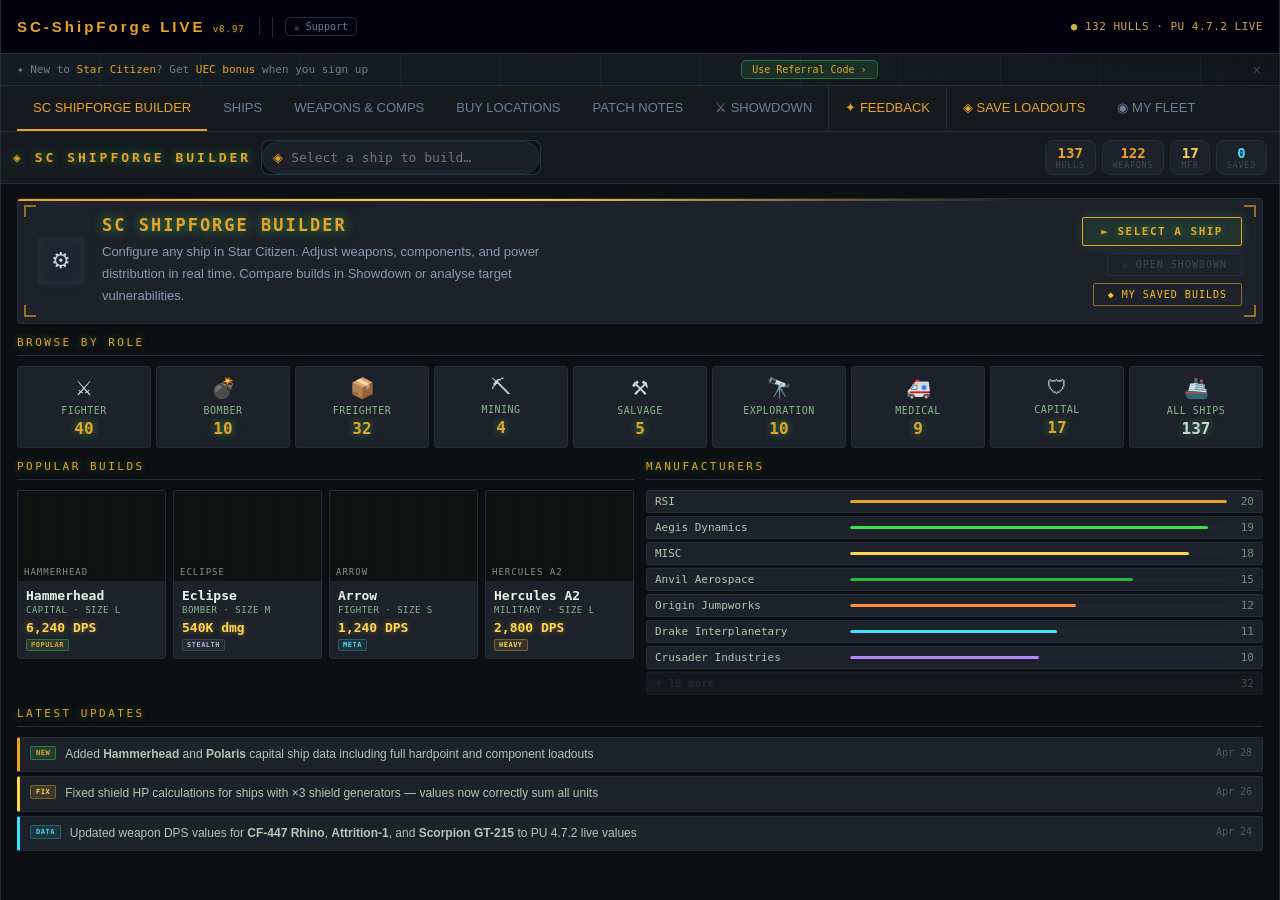
==== commit b5a645c0: "design v8.97: nebula background + amber palette + power ribbon CSS" ====
--- a/index.html
+++ b/index.html
@@ -10,7 +10,7 @@
 <meta http-equiv="Cache-Control" content="no-cache, no-store, must-revalidate"/>
 <meta http-equiv="Pragma" content="no-cache"/>
 <meta name="viewport" content="width=device-width,initial-scale=1.0"/>
-<title>SC-ShipForge v8.96</title>
+<title>SC-ShipForge v8.97</title>
 <meta name="description" content="SC-ShipForge LIVE — Star Citizen ship loadout builder with live game data. Compare weapons, analyze TTK, optimize power for PvP and PvE combat."/>
 <meta name="keywords" content="Star Citizen, ship loadout builder, weapon comparison, TTK calculator, PvP builds, shield analysis, SC ship tools, scstarforge"/>
 <meta name="author" content="SC-ShipForge"/>
@@ -1107,12 +1107,109 @@
 
 /* Fix: hide duplicate ship name overlay on ship cards */
 .fleet-card-img-name { display: none !important; }
+
+/* ===== DEEP SPACE BACKGROUND ===== */
+html,body{background:#01000a!important;}
+body::before{
+  content:'';
+  position:fixed;top:0;left:0;width:100%;height:100%;
+  z-index:-1;pointer-events:none;
+  background-color:#01000a;
+  background-image:
+    radial-gradient(ellipse 80% 55% at 78% 14%,rgba(55,10,90,0.72) 0%,rgba(28,4,62,0.42) 30%,rgba(8,0,25,0.16) 60%,transparent 80%),
+    radial-gradient(ellipse 48% 36% at 84% 4%,rgba(130,16,160,0.32) 0%,transparent 70%),
+    radial-gradient(ellipse 52% 40% at 8% 88%,rgba(0,52,158,0.50) 0%,transparent 72%),
+    radial-gradient(ellipse 26% 20% at 5% 60%,rgba(0,128,172,0.20) 0%,transparent 68%),
+    radial-gradient(ellipse 20% 16% at 46% 96%,rgba(128,6,68,0.24) 0%,transparent 70%),
+    radial-gradient(1.5px 1.5px at 4% 9%,#fff 0%,transparent 100%),
+    radial-gradient(2px 2px at 16% 16%,rgba(255,240,195,1.0) 0%,transparent 100%),
+    radial-gradient(1px 1px at 10% 34%,rgba(255,255,255,0.75) 0%,transparent 100%),
+    radial-gradient(1px 1px at 21% 70%,rgba(255,255,255,0.60) 0%,transparent 100%),
+    radial-gradient(1px 1px at 33% 88%,rgba(255,255,255,0.52) 0%,transparent 100%),
+    radial-gradient(1.5px 1.5px at 38% 26%,rgba(200,212,255,0.90) 0%,transparent 100%),
+    radial-gradient(2.5px 2.5px at 49% 7%,#fff 0%,transparent 100%),
+    radial-gradient(1px 1px at 54% 80%,rgba(255,255,255,0.48) 0%,transparent 100%),
+    radial-gradient(1px 1px at 60% 40%,rgba(255,255,255,0.68) 0%,transparent 100%),
+    radial-gradient(1.5px 1.5px at 64% 14%,rgba(200,218,255,0.88) 0%,transparent 100%),
+    radial-gradient(2px 2px at 73% 92%,rgba(255,255,255,0.78) 0%,transparent 100%),
+    radial-gradient(2px 2px at 84% 20%,rgba(218,198,255,0.88) 0%,transparent 100%),
+    radial-gradient(1px 1px at 90% 66%,rgba(255,255,255,0.52) 0%,transparent 100%),
+    radial-gradient(1px 1px at 95% 44%,rgba(255,255,255,0.68) 0%,transparent 100%),
+    radial-gradient(1px 1px at 27% 48%,rgba(255,255,255,0.48) 0%,transparent 100%),
+    radial-gradient(1px 1px at 56% 18%,rgba(255,255,255,0.62) 0%,transparent 100%),
+    radial-gradient(1.5px 1.5px at 75% 4%,rgba(255,238,195,0.82) 0%,transparent 100%),
+    radial-gradient(1px 1px at 88% 55%,rgba(255,255,255,0.52) 0%,transparent 100%);
+}
+#app{background:transparent!important;}
+.nav{background:rgba(4,2,14,0.86)!important;backdrop-filter:blur(14px)!important;-webkit-backdrop-filter:blur(14px)!important;}
+.sub-nav,#subNav{background:rgba(3,1,12,0.82)!important;backdrop-filter:blur(10px)!important;}
+.lp{background:rgba(8,6,18,0.88)!important;backdrop-filter:blur(10px)!important;}
+.rp{background:rgba(8,6,18,0.88)!important;backdrop-filter:blur(10px)!important;}
+.pane{background:rgba(6,4,14,0.80)!important;backdrop-filter:blur(6px)!important;}
+.lp-card{background:rgba(14,10,26,0.90)!important;}
+.hp-row,.ms-row,.sys-row{background:rgba(10,8,20,0.75)!important;}
+.hp-row:hover,.ms-row:hover,.sys-row:hover{background:rgba(18,14,32,0.90)!important;}
+.body{background:transparent!important;}
+
+/* ===== POWER RIBBON ===== */
+.pwr-ribbon{
+  padding:8px 16px;
+  background:linear-gradient(180deg,transparent,rgba(4,2,14,0.60) 28%,rgba(4,2,14,0.84) 100%);
+  backdrop-filter:blur(4px);
+  border-top:1px solid rgba(255,255,255,0.04);
+  flex-shrink:0;
+}
+.pwr-eu-row{display:flex;align-items:center;gap:8px;margin-bottom:6px;}
+.pwr-eu-label{font-size:7px;letter-spacing:2px;color:rgba(140,132,110,0.36);white-space:nowrap;}
+.pwr-mode-tog{display:flex;background:rgba(255,255,255,0.03);border:1px solid rgba(255,255,255,0.07);border-radius:3px;padding:2px;position:relative;margin-right:4px;flex-shrink:0;}
+.pwr-mpill{position:absolute;top:2px;height:calc(100% - 4px);background:linear-gradient(135deg,rgba(160,120,28,0.28),rgba(210,158,48,0.14));border:1px solid rgba(195,152,42,0.36);border-radius:2px;transition:left 0.22s cubic-bezier(0.34,1.4,0.64,1),width 0.22s;}
+.pwr-mopt{padding:3px 8px;font-size:8px;letter-spacing:1.2px;cursor:pointer;position:relative;z-index:1;transition:color 0.2s;color:rgba(130,125,148,0.35);white-space:nowrap;}
+.pwr-mopt.on{color:rgba(218,172,68,0.92);}
+.pwr-eu-track{flex:1;height:3px;background:rgba(255,255,255,0.05);border-radius:2px;overflow:hidden;}
+.pwr-eu-fill{height:100%;border-radius:2px;transition:width 0.32s cubic-bezier(0.34,1.4,0.64,1),background 0.3s;}
+.pwr-eu-nums{font-size:9px;font-weight:700;white-space:nowrap;min-width:65px;text-align:right;}
+.pwr-eu-status{font-size:7px;letter-spacing:1px;white-space:nowrap;min-width:60px;}
+.pwr-comps{display:flex;gap:0;align-items:flex-start;overflow-x:auto;}
+.pwr-comps::-webkit-scrollbar{height:2px;}
+.pwr-comps::-webkit-scrollbar-thumb{background:rgba(200,168,76,0.15);}
+.pwr-comp{display:flex;flex-direction:column;padding:0 10px 0 0;position:relative;flex:1;min-width:0;}
+.pwr-comp:not(:last-child)::after{content:'';position:absolute;right:5px;top:8%;bottom:8%;width:1px;background:linear-gradient(to bottom,transparent,rgba(200,180,100,0.10),transparent);}
+.pwr-comp-head{display:flex;align-items:center;gap:3px;margin-bottom:2px;}
+.pwr-ctog{width:22px;height:11px;border-radius:6px;position:relative;cursor:pointer;flex-shrink:0;border:1px solid transparent;transition:background 0.20s,box-shadow 0.20s;}
+.pwr-ctog.on{background:linear-gradient(135deg,rgba(18,70,22,0.95),rgba(10,52,14,0.90));border-color:rgba(38,140,52,0.32);box-shadow:0 0 5px rgba(38,140,52,0.18);}
+.pwr-ctog.off{background:rgba(255,255,255,0.06);border-color:rgba(255,255,255,0.07);}
+.pwr-ctog-k{position:absolute;top:1px;width:7px;height:7px;border-radius:50%;transition:left 0.20s cubic-bezier(0.34,1.56,0.64,1),background 0.20s;}
+.pwr-ctog.on .pwr-ctog-k{left:12px;background:radial-gradient(circle at 35% 35%,#78ff88,#22ae36);}
+.pwr-ctog.off .pwr-ctog-k{left:1px;background:rgba(130,124,142,0.42);}
+.pwr-cname{font-size:8px;font-weight:700;white-space:nowrap;overflow:hidden;text-overflow:ellipsis;}
+.pwr-csub{font-size:6px;color:rgba(120,114,100,0.36);margin-bottom:2px;white-space:nowrap;}
+.pwr-pip-track{display:flex;gap:1px;margin-bottom:3px;}
+.pwr-pip{flex:1;height:5px;border-radius:1px;cursor:pointer;transition:transform 0.10s cubic-bezier(0.34,1.8,0.64,1);}
+.pwr-pip:hover{transform:scaleY(1.4);}
+.pwr-pip:active{transform:scaleY(0.80);}
+.pwr-pip.e{background:rgba(255,255,255,0.06);}
+.pwr-pip.pp{background:linear-gradient(135deg,#987818,#d09838);}
+.pwr-pip.sg{background:linear-gradient(135deg,#0c6090,#18a8c8);}
+.pwr-pip.wp{background:linear-gradient(135deg,#b83018,#e04828);}
+.pwr-pip.en{background:linear-gradient(135deg,#887818,#c8a828);}
+.pwr-pip.co{background:linear-gradient(135deg,#088060,#14a888);}
+.pwr-pip.qd{background:linear-gradient(135deg,#086880,#12a0b8);}
+.pwr-pip.rd{background:linear-gradient(135deg,#686870,#9898a0);}
+.pwr-comp-foot{display:flex;align-items:center;gap:2px;}
+.pwr-adj{display:flex;gap:1px;}
+.pwr-adb{width:12px;height:12px;border-radius:2px;border:1px solid rgba(255,255,255,0.09);background:rgba(255,255,255,0.03);color:rgba(155,148,138,0.55);font-size:10px;display:flex;align-items:center;justify-content:center;cursor:pointer;transition:background 0.1s,transform 0.1s cubic-bezier(0.34,1.8,0.64,1);line-height:1;user-select:none;}
+.pwr-adb:hover{background:rgba(255,255,255,0.08);}
+.pwr-adb:active{transform:scale(0.78);}
+.pwr-ceu{font-size:7px;font-weight:700;margin-left:auto;}
+.pwr-comp.offline{opacity:0.35;}
+.pwr-warn{font-size:7px;color:rgba(220,70,40,0.75);background:rgba(220,40,20,0.06);border:1px solid rgba(220,40,20,0.14);border-radius:2px;padding:2px 6px;margin-top:4px;display:none;}
+
 </style>
 
 <div id="app">
 
   <nav class="nav">
-    <div class="nav-logo" onclick="_liveSync && _liveSync.forceSync()" title="Click to force sync live data" style="cursor:pointer">SC-ShipForge LIVE <span style="font-size:9px;color:#e8a427;font-family:var(--fmono);font-weight:400;letter-spacing:1px;text-shadow:0 0 6px rgba(77,255,110,.4)">v8.96</span></div>
+    <div class="nav-logo" onclick="_liveSync && _liveSync.forceSync()" title="Click to force sync live data" style="cursor:pointer">SC-ShipForge LIVE <span style="font-size:9px;color:#e8a427;font-family:var(--fmono);font-weight:400;letter-spacing:1px;text-shadow:0 0 6px rgba(77,255,110,.4)">v8.97</span></div>
 <!-- nav search removed -->
     
     <div class="nav-divider" style="display:none"></div>
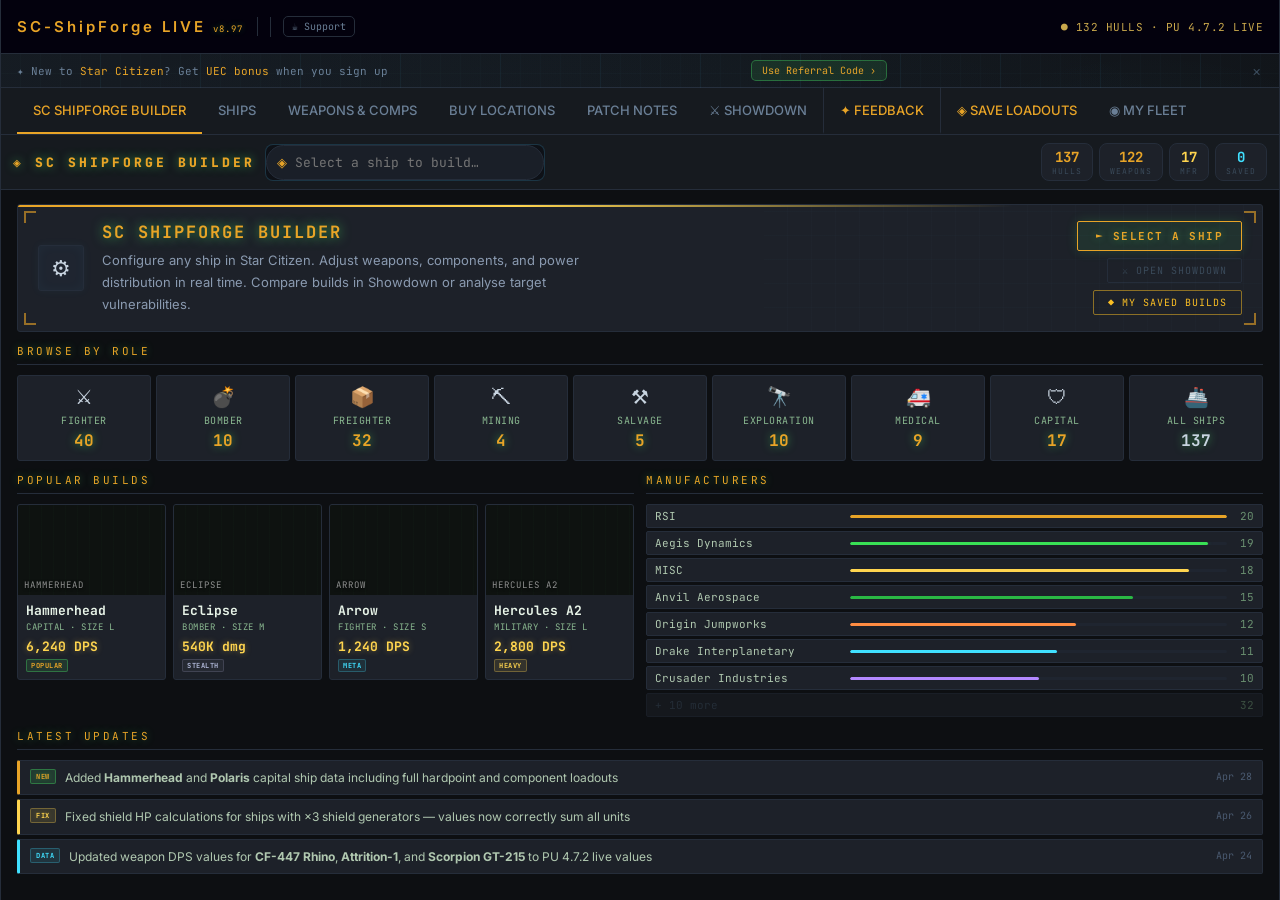
==== commit 26554afc: "fix v8.97: clean restore + CSS only, no JS syntax errors" ====
--- a/index.html
+++ b/index.html
@@ -33,7 +33,7 @@
 <link rel="sitemap" type="application/xml" href="/sitemap.xml"/>
 <link rel="preconnect" href="https://fonts.googleapis.com"/>
 <link rel="preconnect" href="https://fonts.gstatic.com" crossorigin/>
-<link href="https://fonts.googleapis.com/css2?family=Barlow+Condensed:wght@400;500;600;700&family=DM+Sans:wght@300;400;500;600&display=swap" rel="stylesheet"/>
+<link href="https://fonts.googleapis.com/css2?family=Inter:wght@400;500;600&family=JetBrains+Mono:wght@400;500&family=Rajdhani:wght@500;600;700&display=swap" rel="stylesheet"/>
 <style>
 html,body{margin:0;padding:0;width:100%;height:100%;overflow:hidden}
 /* #app sizing handled below in APP SHELL block */
@@ -1108,41 +1108,11 @@
 /* Fix: hide duplicate ship name overlay on ship cards */
 .fleet-card-img-name { display: none !important; }
 
-/* ===== DEEP SPACE BACKGROUND ===== */
 html,body{background:#01000a!important;}
-body::before{
-  content:'';
-  position:fixed;top:0;left:0;width:100%;height:100%;
-  z-index:-1;pointer-events:none;
-  background-color:#01000a;
-  background-image:
-    radial-gradient(ellipse 80% 55% at 78% 14%,rgba(55,10,90,0.72) 0%,rgba(28,4,62,0.42) 30%,rgba(8,0,25,0.16) 60%,transparent 80%),
-    radial-gradient(ellipse 48% 36% at 84% 4%,rgba(130,16,160,0.32) 0%,transparent 70%),
-    radial-gradient(ellipse 52% 40% at 8% 88%,rgba(0,52,158,0.50) 0%,transparent 72%),
-    radial-gradient(ellipse 26% 20% at 5% 60%,rgba(0,128,172,0.20) 0%,transparent 68%),
-    radial-gradient(ellipse 20% 16% at 46% 96%,rgba(128,6,68,0.24) 0%,transparent 70%),
-    radial-gradient(1.5px 1.5px at 4% 9%,#fff 0%,transparent 100%),
-    radial-gradient(2px 2px at 16% 16%,rgba(255,240,195,1.0) 0%,transparent 100%),
-    radial-gradient(1px 1px at 10% 34%,rgba(255,255,255,0.75) 0%,transparent 100%),
-    radial-gradient(1px 1px at 21% 70%,rgba(255,255,255,0.60) 0%,transparent 100%),
-    radial-gradient(1px 1px at 33% 88%,rgba(255,255,255,0.52) 0%,transparent 100%),
-    radial-gradient(1.5px 1.5px at 38% 26%,rgba(200,212,255,0.90) 0%,transparent 100%),
-    radial-gradient(2.5px 2.5px at 49% 7%,#fff 0%,transparent 100%),
-    radial-gradient(1px 1px at 54% 80%,rgba(255,255,255,0.48) 0%,transparent 100%),
-    radial-gradient(1px 1px at 60% 40%,rgba(255,255,255,0.68) 0%,transparent 100%),
-    radial-gradient(1.5px 1.5px at 64% 14%,rgba(200,218,255,0.88) 0%,transparent 100%),
-    radial-gradient(2px 2px at 73% 92%,rgba(255,255,255,0.78) 0%,transparent 100%),
-    radial-gradient(2px 2px at 84% 20%,rgba(218,198,255,0.88) 0%,transparent 100%),
-    radial-gradient(1px 1px at 90% 66%,rgba(255,255,255,0.52) 0%,transparent 100%),
-    radial-gradient(1px 1px at 95% 44%,rgba(255,255,255,0.68) 0%,transparent 100%),
-    radial-gradient(1px 1px at 27% 48%,rgba(255,255,255,0.48) 0%,transparent 100%),
-    radial-gradient(1px 1px at 56% 18%,rgba(255,255,255,0.62) 0%,transparent 100%),
-    radial-gradient(1.5px 1.5px at 75% 4%,rgba(255,238,195,0.82) 0%,transparent 100%),
-    radial-gradient(1px 1px at 88% 55%,rgba(255,255,255,0.52) 0%,transparent 100%);
-}
+body::before{content:'';position:fixed;top:0;left:0;width:100%;height:100%;z-index:-1;pointer-events:none;background-color:#01000a;background-image:radial-gradient(ellipse 80% 55% at 78% 14%,rgba(55,10,90,0.72) 0%,rgba(28,4,62,0.42) 30%,transparent 80%),radial-gradient(ellipse 48% 36% at 84% 4%,rgba(130,16,160,0.30) 0%,transparent 70%),radial-gradient(ellipse 52% 40% at 8% 88%,rgba(0,52,158,0.48) 0%,transparent 72%),radial-gradient(ellipse 26% 20% at 5% 60%,rgba(0,128,172,0.18) 0%,transparent 68%),radial-gradient(1.5px 1.5px at 4% 9%,#fff 0%,transparent 100%),radial-gradient(2px 2px at 16% 16%,rgba(255,240,195,1.0) 0%,transparent 100%),radial-gradient(2.5px 2.5px at 49% 7%,#fff 0%,transparent 100%),radial-gradient(1px 1px at 10% 34%,rgba(255,255,255,0.75) 0%,transparent 100%),radial-gradient(1.5px 1.5px at 38% 26%,rgba(200,212,255,0.90) 0%,transparent 100%),radial-gradient(2px 2px at 84% 20%,rgba(218,198,255,0.88) 0%,transparent 100%),radial-gradient(1px 1px at 60% 40%,rgba(255,255,255,0.68) 0%,transparent 100%),radial-gradient(1px 1px at 95% 44%,rgba(255,255,255,0.68) 0%,transparent 100%),radial-gradient(2px 2px at 73% 92%,rgba(255,255,255,0.78) 0%,transparent 100%),radial-gradient(1px 1px at 27% 48%,rgba(255,255,255,0.48) 0%,transparent 100%),radial-gradient(1.5px 1.5px at 75% 4%,rgba(255,238,195,0.82) 0%,transparent 100%);}
 #app{background:transparent!important;}
-.nav{background:rgba(4,2,14,0.86)!important;backdrop-filter:blur(14px)!important;-webkit-backdrop-filter:blur(14px)!important;}
-.sub-nav,#subNav{background:rgba(3,1,12,0.82)!important;backdrop-filter:blur(10px)!important;}
+.nav{background:rgba(4,2,14,0.86)!important;backdrop-filter:blur(14px)!important;}
+.sub-nav{background:rgba(3,1,12,0.82)!important;backdrop-filter:blur(10px)!important;}
 .lp{background:rgba(8,6,18,0.88)!important;backdrop-filter:blur(10px)!important;}
 .rp{background:rgba(8,6,18,0.88)!important;backdrop-filter:blur(10px)!important;}
 .pane{background:rgba(6,4,14,0.80)!important;backdrop-filter:blur(6px)!important;}
@@ -1150,33 +1120,24 @@
 .hp-row,.ms-row,.sys-row{background:rgba(10,8,20,0.75)!important;}
 .hp-row:hover,.ms-row:hover,.sys-row:hover{background:rgba(18,14,32,0.90)!important;}
 .body{background:transparent!important;}
-
-/* ===== POWER RIBBON ===== */
-.pwr-ribbon{
-  padding:8px 16px;
-  background:linear-gradient(180deg,transparent,rgba(4,2,14,0.60) 28%,rgba(4,2,14,0.84) 100%);
-  backdrop-filter:blur(4px);
-  border-top:1px solid rgba(255,255,255,0.04);
-  flex-shrink:0;
-}
-.pwr-eu-row{display:flex;align-items:center;gap:8px;margin-bottom:6px;}
+.pwr-ribbon{padding:7px 14px;background:linear-gradient(180deg,transparent,rgba(4,2,14,0.62) 28%,rgba(4,2,14,0.86) 100%);backdrop-filter:blur(4px);border-top:1px solid rgba(255,255,255,0.04);flex-shrink:0;}
+.pwr-eu-row{display:flex;align-items:center;gap:7px;margin-bottom:5px;}
 .pwr-eu-label{font-size:7px;letter-spacing:2px;color:rgba(140,132,110,0.36);white-space:nowrap;}
-.pwr-mode-tog{display:flex;background:rgba(255,255,255,0.03);border:1px solid rgba(255,255,255,0.07);border-radius:3px;padding:2px;position:relative;margin-right:4px;flex-shrink:0;}
+.pwr-mode-tog{display:flex;background:rgba(255,255,255,0.03);border:1px solid rgba(255,255,255,0.07);border-radius:3px;padding:2px;position:relative;margin-right:3px;flex-shrink:0;}
 .pwr-mpill{position:absolute;top:2px;height:calc(100% - 4px);background:linear-gradient(135deg,rgba(160,120,28,0.28),rgba(210,158,48,0.14));border:1px solid rgba(195,152,42,0.36);border-radius:2px;transition:left 0.22s cubic-bezier(0.34,1.4,0.64,1),width 0.22s;}
-.pwr-mopt{padding:3px 8px;font-size:8px;letter-spacing:1.2px;cursor:pointer;position:relative;z-index:1;transition:color 0.2s;color:rgba(130,125,148,0.35);white-space:nowrap;}
+.pwr-mopt{padding:3px 7px;font-size:8px;letter-spacing:1.2px;cursor:pointer;position:relative;z-index:1;transition:color 0.2s;color:rgba(130,125,148,0.35);white-space:nowrap;border:none;background:none;}
 .pwr-mopt.on{color:rgba(218,172,68,0.92);}
 .pwr-eu-track{flex:1;height:3px;background:rgba(255,255,255,0.05);border-radius:2px;overflow:hidden;}
 .pwr-eu-fill{height:100%;border-radius:2px;transition:width 0.32s cubic-bezier(0.34,1.4,0.64,1),background 0.3s;}
-.pwr-eu-nums{font-size:9px;font-weight:700;white-space:nowrap;min-width:65px;text-align:right;}
-.pwr-eu-status{font-size:7px;letter-spacing:1px;white-space:nowrap;min-width:60px;}
-.pwr-comps{display:flex;gap:0;align-items:flex-start;overflow-x:auto;}
-.pwr-comps::-webkit-scrollbar{height:2px;}
-.pwr-comps::-webkit-scrollbar-thumb{background:rgba(200,168,76,0.15);}
-.pwr-comp{display:flex;flex-direction:column;padding:0 10px 0 0;position:relative;flex:1;min-width:0;}
-.pwr-comp:not(:last-child)::after{content:'';position:absolute;right:5px;top:8%;bottom:8%;width:1px;background:linear-gradient(to bottom,transparent,rgba(200,180,100,0.10),transparent);}
+.pwr-eu-nums{font-size:9px;font-weight:700;white-space:nowrap;min-width:62px;text-align:right;background:linear-gradient(135deg,#a07020,#d4a040,#f0c848,#c88830);-webkit-background-clip:text;-webkit-text-fill-color:transparent;background-clip:text;}
+.pwr-eu-status{font-size:7px;letter-spacing:1px;white-space:nowrap;min-width:56px;}
+.pwr-comps{display:flex;gap:0;align-items:flex-start;}
+.pwr-comp{display:flex;flex-direction:column;padding:0 9px 0 0;position:relative;flex:1;min-width:0;transition:opacity 0.2s;}
+.pwr-comp.offline{opacity:0.35;}
+.pwr-comp:not(:last-child)::after{content:'';position:absolute;right:4px;top:8%;bottom:8%;width:1px;background:linear-gradient(to bottom,transparent,rgba(200,180,100,0.09),transparent);}
 .pwr-comp-head{display:flex;align-items:center;gap:3px;margin-bottom:2px;}
 .pwr-ctog{width:22px;height:11px;border-radius:6px;position:relative;cursor:pointer;flex-shrink:0;border:1px solid transparent;transition:background 0.20s,box-shadow 0.20s;}
-.pwr-ctog.on{background:linear-gradient(135deg,rgba(18,70,22,0.95),rgba(10,52,14,0.90));border-color:rgba(38,140,52,0.32);box-shadow:0 0 5px rgba(38,140,52,0.18);}
+.pwr-ctog.on{background:linear-gradient(135deg,rgba(18,70,22,0.95),rgba(10,52,14,0.90));border-color:rgba(38,140,52,0.30);box-shadow:0 0 5px rgba(38,140,52,0.16);}
 .pwr-ctog.off{background:rgba(255,255,255,0.06);border-color:rgba(255,255,255,0.07);}
 .pwr-ctog-k{position:absolute;top:1px;width:7px;height:7px;border-radius:50%;transition:left 0.20s cubic-bezier(0.34,1.56,0.64,1),background 0.20s;}
 .pwr-ctog.on .pwr-ctog-k{left:12px;background:radial-gradient(circle at 35% 35%,#78ff88,#22ae36);}
@@ -1201,8 +1162,7 @@
 .pwr-adb:hover{background:rgba(255,255,255,0.08);}
 .pwr-adb:active{transform:scale(0.78);}
 .pwr-ceu{font-size:7px;font-weight:700;margin-left:auto;}
-.pwr-comp.offline{opacity:0.35;}
-.pwr-warn{font-size:7px;color:rgba(220,70,40,0.75);background:rgba(220,40,20,0.06);border:1px solid rgba(220,40,20,0.14);border-radius:2px;padding:2px 6px;margin-top:4px;display:none;}
+.pwr-warn{font-size:7px;color:rgba(220,70,40,0.75);background:rgba(220,40,20,0.06);border:1px solid rgba(220,40,20,0.12);border-radius:2px;padding:2px 5px;margin-top:3px;display:none;}
 
 </style>
 
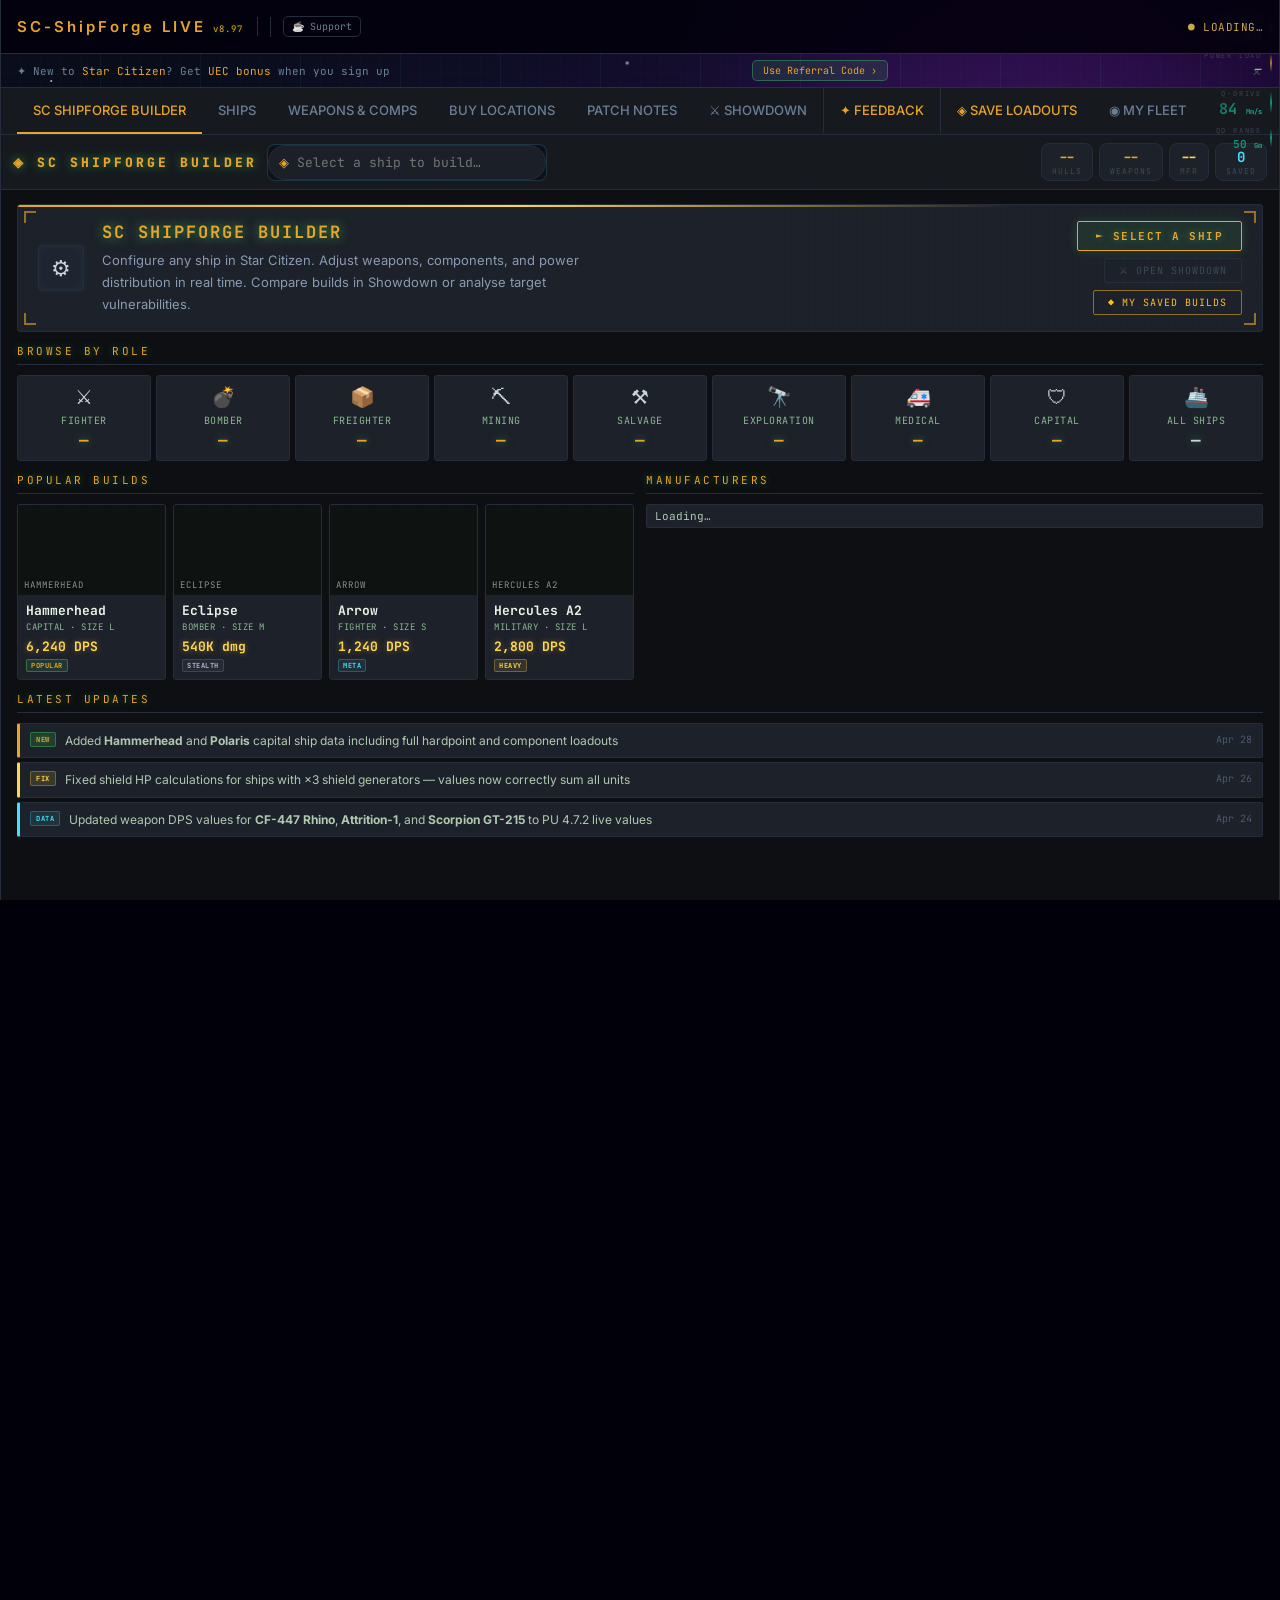
==== commit 4516203c: "v8.97: organic HUD scene — ship center, HUD arcs, power ribbon, hardpoints band" ====
--- a/index.html
+++ b/index.html
@@ -62,7 +62,7 @@
 option,optgroup{background:var(--bg2)}
 
 /* ── APP SHELL ── */
-#app{display:flex;flex-direction:column;height:100vh;width:100%;max-width:1400px;margin:0 auto;border-left:1px solid var(--border);border-right:1px solid var(--border)}
+#app{display:flex;flex-direction:column;height:100vh;width:100%;max-width:1600px;margin:0 auto;border-left:1px solid var(--border);border-right:1px solid var(--border)}
 
 /* ── TOP NAV ── */
 .nav{height:54px;background:var(--bg2);border-bottom:1px solid var(--border);display:flex;align-items:center;padding:0 16px;gap:12px;flex-shrink:0;position:relative;z-index:20}
@@ -92,7 +92,7 @@
 .body{display:flex;flex:1;min-height:0;overflow:hidden}
 
 /* ── LEFT PANEL ── */
-.lp{width:210px;min-width:210px;max-width:210px;flex-shrink:0;display:flex;flex-direction:column;border-right:1px solid var(--border);background:var(--bg2);overflow:hidden}
+.lp{width:20%;min-width:200px;max-width:280px;flex-shrink:0;display:flex;flex-direction:column;border-right:1px solid var(--border);background:var(--bg2);overflow:hidden}
 
 /* Ship image */
 .ship-img-wrap{height:150px;background:var(--bg3);flex-shrink:0;border-bottom:1px solid var(--border);position:relative;display:flex;align-items:center;justify-content:center;overflow:hidden}
@@ -1109,60 +1109,177 @@
 .fleet-card-img-name { display: none !important; }
 
 html,body{background:#01000a!important;}
-body::before{content:'';position:fixed;top:0;left:0;width:100%;height:100%;z-index:-1;pointer-events:none;background-color:#01000a;background-image:radial-gradient(ellipse 80% 55% at 78% 14%,rgba(55,10,90,0.72) 0%,rgba(28,4,62,0.42) 30%,transparent 80%),radial-gradient(ellipse 48% 36% at 84% 4%,rgba(130,16,160,0.30) 0%,transparent 70%),radial-gradient(ellipse 52% 40% at 8% 88%,rgba(0,52,158,0.48) 0%,transparent 72%),radial-gradient(ellipse 26% 20% at 5% 60%,rgba(0,128,172,0.18) 0%,transparent 68%),radial-gradient(1.5px 1.5px at 4% 9%,#fff 0%,transparent 100%),radial-gradient(2px 2px at 16% 16%,rgba(255,240,195,1.0) 0%,transparent 100%),radial-gradient(2.5px 2.5px at 49% 7%,#fff 0%,transparent 100%),radial-gradient(1px 1px at 10% 34%,rgba(255,255,255,0.75) 0%,transparent 100%),radial-gradient(1.5px 1.5px at 38% 26%,rgba(200,212,255,0.90) 0%,transparent 100%),radial-gradient(2px 2px at 84% 20%,rgba(218,198,255,0.88) 0%,transparent 100%),radial-gradient(1px 1px at 60% 40%,rgba(255,255,255,0.68) 0%,transparent 100%),radial-gradient(1px 1px at 95% 44%,rgba(255,255,255,0.68) 0%,transparent 100%),radial-gradient(2px 2px at 73% 92%,rgba(255,255,255,0.78) 0%,transparent 100%),radial-gradient(1px 1px at 27% 48%,rgba(255,255,255,0.48) 0%,transparent 100%),radial-gradient(1.5px 1.5px at 75% 4%,rgba(255,238,195,0.82) 0%,transparent 100%);}
-#app{background:transparent!important;}
-.nav{background:rgba(4,2,14,0.86)!important;backdrop-filter:blur(14px)!important;}
-.sub-nav{background:rgba(3,1,12,0.82)!important;backdrop-filter:blur(10px)!important;}
-.lp{background:rgba(8,6,18,0.88)!important;backdrop-filter:blur(10px)!important;}
-.rp{background:rgba(8,6,18,0.88)!important;backdrop-filter:blur(10px)!important;}
-.pane{background:rgba(6,4,14,0.80)!important;backdrop-filter:blur(6px)!important;}
-.lp-card{background:rgba(14,10,26,0.90)!important;}
-.hp-row,.ms-row,.sys-row{background:rgba(10,8,20,0.75)!important;}
-.hp-row:hover,.ms-row:hover,.sys-row:hover{background:rgba(18,14,32,0.90)!important;}
-.body{background:transparent!important;}
-.pwr-ribbon{padding:7px 14px;background:linear-gradient(180deg,transparent,rgba(4,2,14,0.62) 28%,rgba(4,2,14,0.86) 100%);backdrop-filter:blur(4px);border-top:1px solid rgba(255,255,255,0.04);flex-shrink:0;}
-.pwr-eu-row{display:flex;align-items:center;gap:7px;margin-bottom:5px;}
-.pwr-eu-label{font-size:7px;letter-spacing:2px;color:rgba(140,132,110,0.36);white-space:nowrap;}
-.pwr-mode-tog{display:flex;background:rgba(255,255,255,0.03);border:1px solid rgba(255,255,255,0.07);border-radius:3px;padding:2px;position:relative;margin-right:3px;flex-shrink:0;}
-.pwr-mpill{position:absolute;top:2px;height:calc(100% - 4px);background:linear-gradient(135deg,rgba(160,120,28,0.28),rgba(210,158,48,0.14));border:1px solid rgba(195,152,42,0.36);border-radius:2px;transition:left 0.22s cubic-bezier(0.34,1.4,0.64,1),width 0.22s;}
-.pwr-mopt{padding:3px 7px;font-size:8px;letter-spacing:1.2px;cursor:pointer;position:relative;z-index:1;transition:color 0.2s;color:rgba(130,125,148,0.35);white-space:nowrap;border:none;background:none;}
-.pwr-mopt.on{color:rgba(218,172,68,0.92);}
-.pwr-eu-track{flex:1;height:3px;background:rgba(255,255,255,0.05);border-radius:2px;overflow:hidden;}
-.pwr-eu-fill{height:100%;border-radius:2px;transition:width 0.32s cubic-bezier(0.34,1.4,0.64,1),background 0.3s;}
-.pwr-eu-nums{font-size:9px;font-weight:700;white-space:nowrap;min-width:62px;text-align:right;background:linear-gradient(135deg,#a07020,#d4a040,#f0c848,#c88830);-webkit-background-clip:text;-webkit-text-fill-color:transparent;background-clip:text;}
-.pwr-eu-status{font-size:7px;letter-spacing:1px;white-space:nowrap;min-width:56px;}
-.pwr-comps{display:flex;gap:0;align-items:flex-start;}
-.pwr-comp{display:flex;flex-direction:column;padding:0 9px 0 0;position:relative;flex:1;min-width:0;transition:opacity 0.2s;}
-.pwr-comp.offline{opacity:0.35;}
-.pwr-comp:not(:last-child)::after{content:'';position:absolute;right:4px;top:8%;bottom:8%;width:1px;background:linear-gradient(to bottom,transparent,rgba(200,180,100,0.09),transparent);}
-.pwr-comp-head{display:flex;align-items:center;gap:3px;margin-bottom:2px;}
-.pwr-ctog{width:22px;height:11px;border-radius:6px;position:relative;cursor:pointer;flex-shrink:0;border:1px solid transparent;transition:background 0.20s,box-shadow 0.20s;}
-.pwr-ctog.on{background:linear-gradient(135deg,rgba(18,70,22,0.95),rgba(10,52,14,0.90));border-color:rgba(38,140,52,0.30);box-shadow:0 0 5px rgba(38,140,52,0.16);}
-.pwr-ctog.off{background:rgba(255,255,255,0.06);border-color:rgba(255,255,255,0.07);}
-.pwr-ctog-k{position:absolute;top:1px;width:7px;height:7px;border-radius:50%;transition:left 0.20s cubic-bezier(0.34,1.56,0.64,1),background 0.20s;}
-.pwr-ctog.on .pwr-ctog-k{left:12px;background:radial-gradient(circle at 35% 35%,#78ff88,#22ae36);}
-.pwr-ctog.off .pwr-ctog-k{left:1px;background:rgba(130,124,142,0.42);}
-.pwr-cname{font-size:8px;font-weight:700;white-space:nowrap;overflow:hidden;text-overflow:ellipsis;}
-.pwr-csub{font-size:6px;color:rgba(120,114,100,0.36);margin-bottom:2px;white-space:nowrap;}
-.pwr-pip-track{display:flex;gap:1px;margin-bottom:3px;}
-.pwr-pip{flex:1;height:5px;border-radius:1px;cursor:pointer;transition:transform 0.10s cubic-bezier(0.34,1.8,0.64,1);}
-.pwr-pip:hover{transform:scaleY(1.4);}
-.pwr-pip:active{transform:scaleY(0.80);}
-.pwr-pip.e{background:rgba(255,255,255,0.06);}
-.pwr-pip.pp{background:linear-gradient(135deg,#987818,#d09838);}
-.pwr-pip.sg{background:linear-gradient(135deg,#0c6090,#18a8c8);}
-.pwr-pip.wp{background:linear-gradient(135deg,#b83018,#e04828);}
-.pwr-pip.en{background:linear-gradient(135deg,#887818,#c8a828);}
-.pwr-pip.co{background:linear-gradient(135deg,#088060,#14a888);}
-.pwr-pip.qd{background:linear-gradient(135deg,#086880,#12a0b8);}
-.pwr-pip.rd{background:linear-gradient(135deg,#686870,#9898a0);}
-.pwr-comp-foot{display:flex;align-items:center;gap:2px;}
-.pwr-adj{display:flex;gap:1px;}
-.pwr-adb{width:12px;height:12px;border-radius:2px;border:1px solid rgba(255,255,255,0.09);background:rgba(255,255,255,0.03);color:rgba(155,148,138,0.55);font-size:10px;display:flex;align-items:center;justify-content:center;cursor:pointer;transition:background 0.1s,transform 0.1s cubic-bezier(0.34,1.8,0.64,1);line-height:1;user-select:none;}
-.pwr-adb:hover{background:rgba(255,255,255,0.08);}
-.pwr-adb:active{transform:scale(0.78);}
-.pwr-ceu{font-size:7px;font-weight:700;margin-left:auto;}
-.pwr-warn{font-size:7px;color:rgba(220,70,40,0.75);background:rgba(220,40,20,0.06);border:1px solid rgba(220,40,20,0.12);border-radius:2px;padding:2px 5px;margin-top:3px;display:none;}
+body::before{content:'';position:fixed;inset:0;z-index:-1;pointer-events:none;
+  background:#01000a;
+  background-image:
+    radial-gradient(ellipse 80% 55% at 78% 14%,rgba(55,10,90,0.72) 0%,rgba(28,4,62,0.42) 30%,transparent 80%),
+    radial-gradient(ellipse 48% 36% at 84% 4%,rgba(130,16,160,0.30) 0%,transparent 70%),
+    radial-gradient(ellipse 52% 40% at 8% 88%,rgba(0,52,158,0.48) 0%,transparent 72%),
+    radial-gradient(ellipse 26% 20% at 5% 60%,rgba(0,128,172,0.18) 0%,transparent 68%),
+    radial-gradient(1.5px 1.5px at 4% 9%,#fff 0%,transparent 100%),
+    radial-gradient(2px 2px at 16% 16%,rgba(255,240,195,1.0) 0%,transparent 100%),
+    radial-gradient(2.5px 2.5px at 49% 7%,#fff 0%,transparent 100%),
+    radial-gradient(1px 1px at 10% 34%,rgba(255,255,255,0.75) 0%,transparent 100%),
+    radial-gradient(1.5px 1.5px at 38% 26%,rgba(200,212,255,0.9) 0%,transparent 100%),
+    radial-gradient(2px 2px at 84% 20%,rgba(218,198,255,0.88) 0%,transparent 100%),
+    radial-gradient(1px 1px at 60% 40%,rgba(255,255,255,0.68) 0%,transparent 100%),
+    radial-gradient(1px 1px at 95% 44%,rgba(255,255,255,0.68) 0%,transparent 100%),
+    radial-gradient(2px 2px at 73% 92%,rgba(255,255,255,0.78) 0%,transparent 100%),
+    radial-gradient(1px 1px at 27% 48%,rgba(255,255,255,0.48) 0%,transparent 100%),
+    radial-gradient(1.5px 1.5px at 75% 4%,rgba(255,238,195,0.82) 0%,transparent 100%),
+    radial-gradient(1px 1px at 88% 68%,rgba(255,255,255,0.52) 0%,transparent 100%);}
+#app,body,.body,.cp,.pane{background:transparent!important;}
+.nav{background:rgba(4,2,14,0.88)!important;backdrop-filter:blur(14px)!important;-webkit-backdrop-filter:blur(14px)!important;}
+.sub-nav{background:rgba(3,1,12,0.84)!important;backdrop-filter:blur(10px)!important;}
+.lp#mainAside{background:rgba(6,4,16,0.0)!important;border:none!important;backdrop-filter:none!important;}
+
+/* ---- HUD BUILDER SCENE ---- */
+/* Hide the old left panel entirely when a ship is loaded */
+.lp#mainAside.has-ship{display:none!important;}
+/* Make .cp fill full width */
+.body.has-ship .cp{width:100%!important;max-width:100%!important;flex:1!important;}
+/* Make the pane take full viewport height */
+.pane.on.has-ship{background:transparent!important;overflow:hidden!important;}
+#pane-lo.has-ship{position:relative!important;height:calc(100vh - 56px)!important;overflow:hidden!important;background:transparent!important;}
+
+/* SHIP IMAGE — centered hero */
+#sbImgStrip{position:absolute!important;top:0;left:50%!important;transform:translateX(-50%)!important;
+  width:360px!important;height:280px!important;
+  background:transparent!important;border:none!important;padding:0!important;
+  display:flex!important;flex-direction:column!important;align-items:center!important;justify-content:center!important;
+  z-index:5!important;}
+#rpShipImgName{position:absolute!important;top:6px!important;left:50%!important;transform:translateX(-50%)!important;
+  text-align:center!important;white-space:nowrap!important;font-size:18px!important;font-weight:700!important;
+  letter-spacing:4px!important;z-index:8!important;
+  background:linear-gradient(155deg,#b0b0c0,#e8e8f0,#fff,#c4c4d0,#a0a0b4)!important;
+  -webkit-background-clip:text!important;-webkit-text-fill-color:transparent!important;background-clip:text!important;}
+#sbShipImg{width:100%!important;height:230px!important;object-fit:contain!important;
+  filter:drop-shadow(0 0 24px rgba(200,168,76,0.10)) drop-shadow(0 0 44px rgba(60,100,200,0.07))!important;
+  margin-top:28px!important;}
+
+/* KPI STRIP — left HUD arc */
+#kpiStrip{position:absolute!important;top:10px!important;left:8px!important;
+  width:175px!important;background:transparent!important;border:none!important;padding:0!important;
+  display:flex!important;flex-direction:column!important;gap:0!important;z-index:10!important;}
+.kpi-item{padding:3px 0 3px 10px!important;position:relative!important;background:transparent!important;border:none!important;}
+.kpi-item::before{content:''!important;position:absolute!important;left:0!important;top:20%!important;bottom:20%!important;width:2px!important;border-radius:1px!important;}
+.kpi-item.kpi-fire::before{background:linear-gradient(to bottom,transparent,rgba(220,70,40,0.80),transparent)!important;}
+.kpi-item.kpi-def::before{background:linear-gradient(to bottom,transparent,rgba(28,160,210,0.80),transparent)!important;}
+.kpi-item.kpi-spd::before{background:linear-gradient(to bottom,transparent,rgba(175,170,195,0.45),transparent)!important;}
+.kpi-lbl{font-size:7px!important;letter-spacing:1.8px!important;color:rgba(130,122,148,0.40)!important;display:block!important;}
+.kpi-val{font-size:15px!important;font-weight:700!important;line-height:1.1!important;display:block!important;}
+.kpi-val.kpi-v-fire{background:linear-gradient(135deg,#c03820,#e85030)!important;-webkit-background-clip:text!important;-webkit-text-fill-color:transparent!important;background-clip:text!important;}
+.kpi-val.kpi-v-def{background:linear-gradient(135deg,#0e6898,#1cb8d8)!important;-webkit-background-clip:text!important;-webkit-text-fill-color:transparent!important;background-clip:text!important;}
+.kpi-val.sm{font-size:11px!important;}
+.kpi-divider{height:1px!important;background:linear-gradient(to right,rgba(175,170,195,0.07),transparent)!important;margin:1px 0 1px 10px!important;}
+
+/* RIGHT HUD arc — power stats */
+#hudRight{position:absolute!important;top:10px!important;right:8px!important;
+  width:170px!important;z-index:10!important;
+  display:flex!important;flex-direction:column!important;align-items:flex-end!important;}
+.kpi-item-r{padding:3px 10px 3px 0!important;position:relative!important;text-align:right!important;}
+.kpi-item-r::after{content:''!important;position:absolute!important;right:0!important;top:20%!important;bottom:20%!important;width:2px!important;border-radius:1px!important;}
+.kpi-item-r.kpi-pwr::after{background:linear-gradient(to bottom,transparent,rgba(200,158,48,0.80),transparent)!important;}
+.kpi-item-r.kpi-teal::after{background:linear-gradient(to bottom,transparent,rgba(18,178,148,0.80),transparent)!important;}
+.kpi-item-r.kpi-ch::after{background:linear-gradient(to bottom,transparent,rgba(175,170,195,0.45),transparent)!important;}
+.kpi-val.kpi-v-gd{background:linear-gradient(135deg,#a07020,#d4a040,#f0c848,#c88830)!important;-webkit-background-clip:text!important;-webkit-text-fill-color:transparent!important;background-clip:text!important;}
+.kpi-val.kpi-v-tl{background:linear-gradient(135deg,#0a6858,#18b898)!important;-webkit-background-clip:text!important;-webkit-text-fill-color:transparent!important;background-clip:text!important;}
+.kpi-divider-r{height:1px!important;background:linear-gradient(to left,rgba(175,170,195,0.07),transparent)!important;margin:1px 10px 1px 0!important;}
+
+/* POWER RIBBON — horizontal band */
+#pwrRibbon{position:absolute!important;bottom:90px!important;left:0!important;right:0!important;z-index:15!important;
+  padding:7px 16px!important;
+  background:linear-gradient(180deg,transparent,rgba(4,2,14,0.60) 28%,rgba(4,2,14,0.86) 100%)!important;
+  backdrop-filter:blur(4px)!important;}
+.pwr-eu-row{display:flex!important;align-items:center!important;gap:7px!important;margin-bottom:5px!important;}
+.pwr-eu-label{font-size:7px!important;letter-spacing:2px!important;color:rgba(140,132,110,0.36)!important;white-space:nowrap!important;}
+.pwr-mode-tog{display:flex!important;background:rgba(255,255,255,0.03)!important;border:1px solid rgba(255,255,255,0.07)!important;border-radius:3px!important;padding:2px!important;position:relative!important;margin-right:3px!important;flex-shrink:0!important;}
+.pwr-mpill{position:absolute!important;top:2px!important;height:calc(100% - 4px)!important;background:linear-gradient(135deg,rgba(160,120,28,0.28),rgba(210,158,48,0.14))!important;border:1px solid rgba(195,152,42,0.36)!important;border-radius:2px!important;transition:left 0.22s cubic-bezier(0.34,1.4,0.64,1),width 0.22s!important;}
+.pwr-mopt{padding:3px 7px!important;font-size:8px!important;letter-spacing:1.2px!important;cursor:pointer!important;position:relative!important;z-index:1!important;color:rgba(130,125,148,0.35)!important;white-space:nowrap!important;border:none!important;background:none!important;}
+.pwr-mopt.on{color:rgba(218,172,68,0.92)!important;}
+.pwr-eu-track{flex:1!important;height:3px!important;background:rgba(255,255,255,0.05)!important;border-radius:2px!important;overflow:hidden!important;}
+.pwr-eu-fill{height:100%!important;border-radius:2px!important;transition:width 0.32s cubic-bezier(0.34,1.4,0.64,1),background 0.3s!important;}
+.pwr-eu-nums{font-size:9px!important;font-weight:700!important;white-space:nowrap!important;min-width:62px!important;text-align:right!important;background:linear-gradient(135deg,#a07020,#d4a040,#f0c848,#c88830)!important;-webkit-background-clip:text!important;-webkit-text-fill-color:transparent!important;background-clip:text!important;}
+.pwr-eu-status{font-size:7px!important;letter-spacing:1px!important;white-space:nowrap!important;min-width:56px!important;}
+.pwr-comps{display:flex!important;gap:0!important;align-items:flex-start!important;}
+.pwr-comp{display:flex!important;flex-direction:column!important;padding:0 9px 0 0!important;position:relative!important;flex:1!important;min-width:0!important;transition:opacity 0.2s!important;}
+.pwr-comp.offline{opacity:0.35!important;}
+.pwr-comp:not(:last-child)::after{content:''!important;position:absolute!important;right:4px!important;top:8%!important;bottom:8%!important;width:1px!important;background:linear-gradient(to bottom,transparent,rgba(200,180,100,0.09),transparent)!important;}
+.pwr-comp-head{display:flex!important;align-items:center!important;gap:3px!important;margin-bottom:2px!important;}
+.pwr-ctog{width:22px!important;height:11px!important;border-radius:6px!important;position:relative!important;cursor:pointer!important;flex-shrink:0!important;border:1px solid transparent!important;transition:background 0.20s,box-shadow 0.20s!important;}
+.pwr-ctog.on{background:linear-gradient(135deg,rgba(18,70,22,0.95),rgba(10,52,14,0.90))!important;border-color:rgba(38,140,52,0.30)!important;box-shadow:0 0 5px rgba(38,140,52,0.16)!important;}
+.pwr-ctog.off{background:rgba(255,255,255,0.06)!important;border-color:rgba(255,255,255,0.07)!important;}
+.pwr-ctog-k{position:absolute!important;top:1px!important;width:7px!important;height:7px!important;border-radius:50%!important;transition:left 0.20s cubic-bezier(0.34,1.56,0.64,1),background 0.20s!important;}
+.pwr-ctog.on .pwr-ctog-k{left:12px!important;background:radial-gradient(circle at 35% 35%,#78ff88,#22ae36)!important;}
+.pwr-ctog.off .pwr-ctog-k{left:1px!important;background:rgba(130,124,142,0.42)!important;}
+.pwr-cname{font-size:8px!important;font-weight:700!important;white-space:nowrap!important;overflow:hidden!important;text-overflow:ellipsis!important;}
+.pwr-csub{font-size:6px!important;color:rgba(120,114,100,0.36)!important;margin-bottom:2px!important;white-space:nowrap!important;}
+.pwr-pip-track{display:flex!important;gap:1px!important;margin-bottom:3px!important;}
+.pwr-pip{flex:1!important;height:5px!important;border-radius:1px!important;cursor:pointer!important;transition:transform 0.10s cubic-bezier(0.34,1.8,0.64,1)!important;}
+.pwr-pip:hover{transform:scaleY(1.4)!important;}
+.pwr-pip:active{transform:scaleY(0.80)!important;}
+.pwr-pip.e{background:rgba(255,255,255,0.06)!important;}
+.pwr-pip.pp{background:linear-gradient(135deg,#987818,#d09838)!important;}
+.pwr-pip.sg{background:linear-gradient(135deg,#0c6090,#18a8c8)!important;}
+.pwr-pip.wp{background:linear-gradient(135deg,#b83018,#e04828)!important;}
+.pwr-pip.en{background:linear-gradient(135deg,#887818,#c8a828)!important;}
+.pwr-pip.co{background:linear-gradient(135deg,#088060,#14a888)!important;}
+.pwr-pip.qd{background:linear-gradient(135deg,#086880,#12a0b8)!important;}
+.pwr-pip.rd{background:linear-gradient(135deg,#686870,#9898a0)!important;}
+.pwr-comp-foot{display:flex!important;align-items:center!important;gap:2px!important;}
+.pwr-adj{display:flex!important;gap:1px!important;}
+.pwr-adb{width:12px!important;height:12px!important;border-radius:2px!important;border:1px solid rgba(255,255,255,0.09)!important;background:rgba(255,255,255,0.03)!important;color:rgba(155,148,138,0.55)!important;font-size:10px!important;display:flex!important;align-items:center!important;justify-content:center!important;cursor:pointer!important;user-select:none!important;}
+.pwr-adb:hover{background:rgba(255,255,255,0.08)!important;}
+.pwr-adb:active{transform:scale(0.78)!important;}
+.pwr-ceu{font-size:7px!important;font-weight:700!important;margin-left:auto!important;}
+.pwr-warn{font-size:7px!important;color:rgba(220,70,40,0.75)!important;background:rgba(220,40,20,0.06)!important;border:1px solid rgba(220,40,20,0.12)!important;border-radius:2px!important;padding:2px 5px!important;margin-top:3px!important;display:none!important;}
+#pwrRibbon .pwr-warn{display:block!important;}
+
+/* HARDPOINTS BAND — very bottom */
+#hpBand{position:absolute!important;bottom:0!important;left:0!important;right:0!important;z-index:16!important;
+  background:linear-gradient(180deg,transparent,rgba(4,2,14,0.88) 20%,rgba(4,2,14,0.97) 100%)!important;
+  backdrop-filter:blur(10px)!important;
+  padding:7px 16px 9px!important;
+  border-top:1px solid rgba(255,255,255,0.04)!important;}
+.hp-flow-new{display:flex!important;gap:0!important;align-items:stretch!important;}
+.hpi{flex:1!important;padding:0 10px 0 0!important;position:relative!important;min-width:0!important;}
+.hpi:not(:last-child)::after{content:''!important;position:absolute!important;right:5px!important;top:10%!important;bottom:10%!important;width:1px!important;background:linear-gradient(to bottom,transparent,rgba(200,180,100,0.09),transparent)!important;}
+.hpi-slot{font-size:6px!important;letter-spacing:1.5px!important;color:rgba(118,110,135,0.34)!important;margin-bottom:2px!important;display:block!important;}
+.hpi-name-row{display:flex!important;align-items:center!important;gap:3px!important;margin-bottom:1px!important;flex-wrap:nowrap!important;}
+.hpi-sz{font-size:7px!important;font-weight:700!important;padding:1px 4px!important;border-radius:10px!important;flex-shrink:0!important;}
+.hpi-sz.w{background:rgba(200,60,28,0.18)!important;color:rgba(232,92,54,0.90)!important;border:1px solid rgba(212,72,36,0.20)!important;}
+.hpi-sz.s{background:rgba(28,140,200,0.18)!important;color:rgba(52,172,212,0.90)!important;border:1px solid rgba(36,152,202,0.20)!important;}
+.hpi-sz.p{background:rgba(178,136,36,0.18)!important;color:rgba(212,162,52,0.90)!important;border:1px solid rgba(192,150,40,0.20)!important;}
+.hpi-nm{font-size:10px!important;font-weight:700!important;white-space:nowrap!important;overflow:hidden!important;text-overflow:ellipsis!important;background:linear-gradient(155deg,#b0b0c0,#e8e8f0,#fff,#c4c4d0)!important;-webkit-background-clip:text!important;-webkit-text-fill-color:transparent!important;background-clip:text!important;}
+.hpi-tag{font-size:6px!important;padding:1px 3px!important;border-radius:2px!important;}
+.hpi-tag.e{background:rgba(28,148,198,0.10)!important;color:rgba(52,160,202,0.78)!important;border:1px solid rgba(36,156,206,0.14)!important;}
+.hpi-tag.b{background:rgba(175,126,36,0.10)!important;color:rgba(202,150,52,0.78)!important;border:1px solid rgba(192,144,44,0.14)!important;}
+.hpi-dv{display:flex!important;align-items:baseline!important;gap:2px!important;}
+.hpi-dps{font-size:13px!important;font-weight:700!important;}
+.hpi-u{font-size:7px!important;color:rgba(118,110,135,0.38)!important;letter-spacing:1px!important;}
+.hpi-on{font-size:6px!important;padding:1px 4px!important;border-radius:2px!important;font-weight:700!important;background:rgba(10,60,18,0.85)!important;color:#56e678!important;border:1px solid rgba(36,138,52,0.20)!important;}
+.hpi-dps.gd{background:linear-gradient(135deg,#a07020,#d4a040,#f0c848)!important;-webkit-background-clip:text!important;-webkit-text-fill-color:transparent!important;background-clip:text!important;}
+.hpi-dps.df{background:linear-gradient(135deg,#0e6898,#1cb8d8)!important;-webkit-background-clip:text!important;-webkit-text-fill-color:transparent!important;background-clip:text!important;}
+.hpi-dps.tl{background:linear-gradient(135deg,#0a6858,#18b898)!important;-webkit-background-clip:text!important;-webkit-text-fill-color:transparent!important;background-clip:text!important;}
+
+/* 3D DROPDOWN */
+.dd-pop-new{position:absolute!important;bottom:calc(100% + 4px)!important;left:0!important;min-width:195px!important;z-index:40!important;
+  background:linear-gradient(168deg,rgba(44,40,60,0.99),rgba(28,24,44,0.99))!important;
+  border:1px solid rgba(200,168,76,0.26)!important;border-radius:5px 5px 3px 3px!important;overflow:hidden!important;
+  box-shadow:0 -10px 26px rgba(0,0,0,0.68),0 -18px 40px rgba(0,0,0,0.38),inset 0 1px 0 rgba(255,218,100,0.08)!important;
+  transform:perspective(460px) rotateX(2deg)!important;transform-origin:bottom center!important;}
+.dd-stats-new{display:flex!important;border-bottom:1px solid rgba(200,168,76,0.09)!important;}
+.dd-stat-new{flex:1!important;text-align:center!important;padding:4px 2px!important;border-right:1px solid rgba(200,168,76,0.07)!important;}
+.dd-stat-new:last-child{border-right:none!important;}
+.dd-sv{font-size:11px!important;font-weight:700!important;line-height:1!important;}
+.dd-sl{font-size:6px!important;letter-spacing:1.5px!important;color:rgba(126,116,98,0.40)!important;margin-top:1px!important;}
+.dd-opt-new{display:flex!important;align-items:center!important;justify-content:space-between!important;padding:4px 8px!important;border-bottom:1px solid rgba(255,255,255,0.03)!important;cursor:pointer!important;}
+.dd-opt-new:hover,.dd-opt-new.act{background:rgba(200,168,76,0.07)!important;}
+.dd-on{font-size:8px!important;color:rgba(180,168,138,0.68)!important;}
+.dd-os{font-size:8px!important;font-weight:700!important;}
+.dd-osub{font-size:6px!important;color:rgba(112,106,96,0.38)!important;margin-top:1px!important;}
+.dd-loc-new{padding:3px 8px!important;font-size:6px!important;color:rgba(175,155,76,0.46)!important;border-top:1px solid rgba(255,255,255,0.04)!important;}
+.hpi.dd-wrap{position:relative!important;}
 
 </style>
 
@@ -4088,7 +4205,7 @@
   updatePower();
   updateTargetAnalysis();
   /* Refresh Showdown power panel if the player's ship matches the Showdown ship */
-  if(window.buildPowerPanel && window._pvpShip && window._pvpShip === selShip) window.buildPowerPanel();
+  if(window.buildPowerPanel && window._pvpShip && window._pvpShip === selShip) window.buildPowerPanel(); if(window.initHudScene&&window._curShip)window.initHudScene(window._curShip););
 }
 function linkAllComps(e,k,cnt){
   e.preventDefault();
@@ -6771,7 +6888,295 @@
     }
     html += '<tr><td>' + _xe(r.label) + '</td><td><strong>' + _xe(String(r.value)) + '</strong></td></tr>';
   });
-  html += '</table><p style="color:#aaa;font-size:11px;margin-top:24px">Generated by SC-ShipForge &bull; scstarforge.pages.dev</p></body></html>';
+  html += '</table><p style="color:#aaa;font-size:11px;margin-top:24px">Generated by SC-ShipForge &bull; scstarforge.pages.dev</p>
+<script>
+(function(){
+  var CC={'pp':'rgba(200,158,48,0.82)','sg':'rgba(28,160,210,0.82)','wp':'rgba(220,72,40,0.82)','en':'rgba(180,168,48,0.82)','co':'rgba(18,178,148,0.82)','qd':'rgba(18,148,178,0.82)','rd':'rgba(158,152,172,0.55)'};
+  var CL={'pp':'Pwr Plant','sg':'Shield','wp':'Weapons','en':'Engines','co':'Cooler','qd':'Q-Drive','rd':'Radar'};
+  var _mode='scm', _comps=null;
+
+  function calcDraw(c,p){if(c.output)return 0;if(!c.dMax)return c.dMin||0;return c.dMin+(p/c.max)*(c.dMax-c.dMin);}
+  function perfMult(p,m){return 0.5+(p/m);}
+
+  function buildComps(ship){
+    if(!ship)return[];
+    var comps=ship.comps?JSON.parse(ship.comps):{};
+    var counts=comps.counts||{};
+    var db=window.COMP_DB||{};
+    var list=[];
+    var ppN=comps.pp||'Power Plant', ppC=counts.pp||1;
+    for(var i=0;i<ppC;i++){var d=db.pp&&db.pp[ppN]||null;list.push({id:'pp'+i,cat:'pp',name:ppN+(ppC>1?' '+(i+1):''),pips:8,max:8,output:d?d.out:32,on:true});}
+    var sgN=comps.sg||'Shield Gen', sgC=counts.sg||1;
+    for(var i=0;i<sgC;i++){var d=db.sg&&db.sg[sgN]||null;list.push({id:'sg'+i,cat:'sg',name:sgN+(sgC>1?' '+(i+1):''),pips:5,max:10,dMin:d?d.drawMin:3,dMax:d?d.drawMax:6,on:true});}
+    var wpDraw=Math.round((ship.slots?JSON.parse(ship.slots):[]).reduce(function(s,sl){return s+(sl.sz||3)*2.5;},0))||13;
+    list.push({id:'wp',cat:'wp',name:'Hardpoints',pips:5,max:10,dMin:0,dMax:Math.min(wpDraw,55),on:true});
+    list.push({id:'en',cat:'en',name:'Thrusters',pips:5,max:10,dMin:0,dMax:6,on:true});
+    var coN=comps.cooler||'Cooler', coC=counts.cooler||1;
+    for(var i=0;i<coC;i++)list.push({id:'co'+i,cat:'co',name:coN+(coC>1?' '+(i+1):''),pips:5,max:5,dMin:6,dMax:6,on:true});
+    list.push({id:'qd',cat:'qd',name:comps.qd||'Q-Drive',pips:3,max:3,dMin:3,dMax:3,on:true});
+    list.push({id:'rd',cat:'rd',name:comps.radar||'Radar',pips:2,max:2,dMin:1,dMax:1,on:true});
+    return list;
+  }
+
+  function bpips(c){
+    var el=document.getElementById('ppt-'+c.id);
+    if(!el)return;
+    el.innerHTML='';
+    for(var i=0;i<c.max;i++){
+      var d=document.createElement('div');
+      d.className='pwr-pip '+(i<(c.on?c.pips:0)?c.cat:'e');
+      (function(idx,comp){d.onclick=function(){if(!comp.on)return;comp.pips=idx+1;updatePwrRibbon();};})(i,c);
+      el.appendChild(d);
+    }
+  }
+
+  window.pwrTogComp=function(id){
+    var c=_comps&&_comps.find(function(x){return x.id===id;});
+    if(!c)return;
+    c.on=!c.on;
+    var tog=document.getElementById('pct-'+id);
+    var row=document.getElementById('prc-'+id);
+    if(tog)tog.className='pwr-ctog '+(c.on?'on':'off');
+    if(row)row.className='pwr-comp'+(c.on?'':' offline');
+    updatePwrRibbon();
+  };
+
+  window.pwrAdj=function(id,d){
+    var c=_comps&&_comps.find(function(x){return x.id===id;});
+    if(!c||!c.on)return;
+    c.pips=Math.max(0,Math.min(c.max,c.pips+d));
+    updatePwrRibbon();
+  };
+
+  window.pwrSetMode=function(m){
+    _mode=m;
+    var s=document.getElementById('pwrScmBtn'),n=document.getElementById('pwrNavBtn');
+    if(s)s.className='pwr-mopt'+(m==='scm'?' on':'');
+    if(n)n.className='pwr-mopt'+(m==='nav'?' on':'');
+    var mrow=document.getElementById('pwrModeRow'),pill=document.getElementById('pwrModePill');
+    if(mrow&&pill){var pw=mrow.offsetWidth/2-2;pill.style.left=(m==='scm'?2:pw+2)+'px';pill.style.width=pw+'px';}
+    updatePwrRibbon();
+  };
+
+  window.updatePwrRibbon=function(){
+    var ribbon=document.getElementById('pwrRibbon');
+    if(!ribbon||!_comps)return;
+    var out=0,draw=0,wpM=0,enM=0,sgHP=0;
+    var sgs=_comps.filter(function(c){return c.cat==='sg';});
+    var baseSHP=window._hudBaseSHP||5400;
+    _comps.forEach(function(c){
+      bpips(c);
+      if(c.output){var o=c.on?c.output:0;out+=o;var el=document.getElementById('pce-'+c.id);if(el)el.textContent=o+' EU';return;}
+      var dr=c.on?calcDraw(c,c.pips):0;draw+=dr;
+      var el=document.getElementById('pce-'+c.id);if(el)el.textContent=Math.round(dr)+' EU';
+      if(c.cat==='wp'&&c.on)wpM=perfMult(c.pips,c.max);
+      if(c.cat==='en'&&c.on)enM=perfMult(c.pips,c.max);
+      if(c.cat==='sg'&&c.on)sgHP+=Math.round((baseSHP/sgs.length)*perfMult(c.pips,c.max));
+    });
+    var lp=out>0?(draw/out)*100:999;
+    var bg=lp>100?'linear-gradient(to right,#c02020,#e03030)':lp>85?'linear-gradient(to right,#b07820,#e0b030,#f0c040)':'linear-gradient(to right,#7a5010,#c08020,#e8b030)';
+    var ef=document.getElementById('pwrEuFill');if(ef){ef.style.width=Math.min(100,lp)+'%';ef.style.background=bg;}
+    var en=document.getElementById('pwrEuNums');if(en)en.textContent=Math.round(draw)+'/'+out+' EU';
+    var es=document.getElementById('pwrEuStatus');
+    if(es){if(lp>100){es.style.color='rgba(220,60,38,0.75)';es.textContent='OVERDRAW';}else{es.style.color='rgba(70,188,100,0.55)';es.textContent=Math.round(lp)+'% load';}}
+    var wb=document.getElementById('pwrWarnTxt');
+    if(wb){
+      var off=_comps.filter(function(c){return !c.on&&['pp','sg','en'].includes(c.cat);}).map(function(c){return c.id.replace(/[0-9]/g,'').toUpperCase();});
+      if(lp>100)off.unshift('OVERDRAW');
+      var wr=wb.parentElement;
+      if(off.length&&wr){wr.style.display='block';wb.textContent=''+off.join(' ');}
+      else if(wr)wr.style.display='none';
+    }
+    // Update HUD stats
+    var dps=wpM>0?Math.round((window._hudBaseDPS||1444)*wpM):0;
+    var spd=enM>0?Math.round((_mode==='scm'?(window._hudScm||226):(window._hudNav||1193))*enM):0;
+    var hdps=document.getElementById('hudDps');if(hdps)hdps.textContent=dps.toLocaleString();
+    var hshp=document.getElementById('hudShp');if(hshp)hshp.textContent=sgHP.toLocaleString();
+    var hscm=document.getElementById('hudSpd');if(hscm)hscm.textContent=spd;
+    var heu=document.getElementById('hudEu');if(heu)heu.textContent=out+' EU';
+    var hld=document.getElementById('hudLoad');if(hld)hld.textContent=Math.round(lp)+'%';
+  };
+
+  window.initHudScene=function(ship){
+    if(!ship)return;
+    var paneLo=document.getElementById('pane-lo');
+    if(paneLo)paneLo.classList.add('has-ship');
+    var aside=document.getElementById('mainAside');
+    if(aside)aside.classList.add('has-ship');
+    var body=document.querySelector('.body');
+    if(body)body.classList.add('has-ship');
+    var pane=document.querySelector('.pane.on');
+    if(pane)pane.classList.add('has-ship');
+
+    // Build ship name plate (the existing one) 
+    var nameEl=document.getElementById('rpShipImgName');
+    if(nameEl)nameEl.style.cssText='';
+
+    // Build power ribbon
+    _comps=buildComps(ship);
+    window._hudBaseSHP=0;
+    var sgCount=_comps.filter(function(c){return c.cat==='sg';}).length;
+    if(sgCount){
+      var sgN=_comps.find(function(c){return c.cat==='sg';});
+      var sgData=sgN&&window.COMP_DB&&window.COMP_DB.sg&&window.COMP_DB.sg[sgN.name.replace(/ [0-9]+$/,'')];
+      window._hudBaseSHP=sgData?sgData.totalHP*sgCount:5400;
+    }
+    window._hudBaseDPS=0;
+    if(ship.slots){
+      var slots=JSON.parse(ship.slots);
+      slots.forEach(function(sl){if(sl.default&&window.COMP_DB){var w=window.COMP_DB.gun&&window.COMP_DB.gun[sl.default];if(w&&w.dps)window._hudBaseDPS+=w.dps*(sl.count||1);}});
+    }
+    if(!window._hudBaseDPS)window._hudBaseDPS=1444;
+    window._hudScm=ship.scm||226;
+    window._hudNav=ship.nav||1193;
+
+    // Render ribbon comps
+    var flow=document.getElementById('pwrComps');
+    if(flow){
+      flow.innerHTML='';
+      _comps.forEach(function(c){
+        var hasPip=['wp','sg','en'].includes(c.cat);
+        var el=document.createElement('div');
+        el.id='prc-'+c.id;
+        el.className='pwr-comp'+(c.on?'':' offline');
+        el.innerHTML=
+          '<div class="pwr-comp-head">'+
+            '<div class="pwr-ctog on" id="pct-'+c.id+'" onclick="pwrTogComp(''+c.id+'')"><div class="pwr-ctog-k"></div></div>'+
+            '<span class="pwr-cname" style="color:'+CC[c.cat]+';">'+CL[c.cat]+'</span>'+
+          '</div>'+
+          '<div class="pwr-csub">'+c.name+'</div>'+
+          '<div class="pwr-pip-track" id="ppt-'+c.id+'"></div>'+
+          '<div class="pwr-comp-foot">'+
+            (hasPip?'<div class="pwr-adj"><div class="pwr-adb" onclick="pwrAdj(''+c.id+'',-1)">&#8722;</div><div class="pwr-adb" onclick="pwrAdj(''+c.id+'',1)">&#43;</div></div>':'')+
+            '<div class="pwr-ceu" style="color:'+CC[c.cat]+';" id="pce-'+c.id+'"></div>'+
+          '</div>';
+        flow.appendChild(el);
+      });
+    }
+
+    // Build hardpoints band
+    var hpBand=document.getElementById('hpBand');
+    if(hpBand){
+      var slots=ship.slots?JSON.parse(ship.slots):[];
+      var sysList=[];
+      var compsObj=ship.comps?JSON.parse(ship.comps):{};
+      var counts=compsObj.counts||{};
+      // PP
+      var ppName=compsObj.pp||'Power Plant';var ppC=counts.pp||1;
+      sysList.push({slot:'POWER PLANT'+(ppC>1?' x'+ppC:''),sz:'p',szTxt:'S',name:ppName,val:_comps.filter(function(c){return c.cat==='pp';}).reduce(function(s,c){return s+c.output;},0),unit:'EU',cls:'gd'});
+      // Shields
+      var sgName=compsObj.sg||'Shield Gen';var sgC=counts.sg||1;
+      sysList.push({slot:'SHIELD GEN'+(sgC>1?' x'+sgC:''),sz:'s',szTxt:'S',name:sgName,val:Math.round(window._hudBaseSHP),unit:'HP',cls:'df'});
+      // Cooler
+      var coName=compsObj.cooler||'Cooler';var coC=counts.cooler||1;
+      sysList.push({slot:'COOLER'+(coC>1?' x'+coC:''),sz:'p',szTxt:'S',name:coName,val:'—',unit:'',cls:'tl'});
+      // QD
+      sysList.push({slot:'Q-DRIVE',sz:'s',szTxt:'S',name:compsObj.qd||'Q-Drive',val:ship.qdSpeed||'—',unit:'Mm/s',cls:'tl'});
+
+      var hpItems=[];
+      // First add weapons from slots
+      slots.slice(0,3).forEach(function(sl,i){
+        var wName=sl.default||'Empty';
+        var wData=window.COMP_DB&&window.COMP_DB.gun&&window.COMP_DB.gun[wName];
+        var dps=wData?Math.round(wData.dps*(sl.count||1)):0;
+        hpItems.push({slot:sl.lbl||'S'+sl.sz+' HARDPOINT',sz:'w',szTxt:'S'+sl.sz,name:wName,val:dps,unit:'DPS',cls:'gd',isWeapon:true,wData:wData,sl:sl});
+      });
+      // Then systems
+      hpItems=hpItems.concat(sysList);
+
+      var flowHTML='<div class="hp-flow-new">';
+      hpItems.forEach(function(item,idx){
+        var isLast=idx===hpItems.length-1;
+        var ddHTML='';
+        if(item.isWeapon&&item.wData){
+          ddHTML='<div class="dd-pop-new">'+
+            '<div class="dd-stats-new">'+
+              '<div class="dd-stat-new"><div class="dd-sv gd">'+Math.round(item.wData.dps||0)+'</div><div class="dd-sl">DPS</div></div>'+
+              '<div class="dd-stat-new"><div class="dd-sv fr">'+Math.round(item.wData.alpha||0)+'</div><div class="dd-sl">ALPHA</div></div>'+
+              '<div class="dd-stat-new"><div class="dd-sv df">'+(item.wData.range||'—')+'m</div><div class="dd-sl">RANGE</div></div>'+
+              '<div class="dd-stat-new"><div class="dd-sv ch">'+(item.wData.draw||'—')+' EU</div><div class="dd-sl">DRAW</div></div>'+
+            '</div>'+
+            '<div class="dd-loc-new">Equip at: CenterMass Area18</div>'+
+          '</div>';
+        }
+        var tagHTML=item.isWeapon?'<span class="hpi-tag e">ENERGY</span>':'';
+        flowHTML+=
+          '<div class="hpi'+(item.isWeapon?' dd-wrap':'')+(isLast?' last':'')+'">'+
+            ddHTML+
+            '<span class="hpi-slot">'+item.slot+'</span>'+
+            '<div class="hpi-name-row">'+
+              '<span class="hpi-sz '+item.sz+'">'+item.szTxt+'</span>'+
+              '<span class="hpi-nm">'+item.name+'</span>'+
+              tagHTML+
+              (item.isWeapon?'<span class="hpi-on">ON</span>':'')+
+            '</div>'+
+            '<div class="hpi-dv">'+
+              '<span class="hpi-dps '+item.cls+'">'+(item.val||'—')+'</span>'+
+              (item.unit?'<span class="hpi-u">'+item.unit+'</span>':'')+
+            '</div>'+
+          '</div>';
+      });
+      flowHTML+='</div>';
+      hpBand.innerHTML=flowHTML;
+    }
+
+    // Init mode pill
+    setTimeout(function(){
+      var mrow=document.getElementById('pwrModeRow'),pill=document.getElementById('pwrModePill');
+      if(mrow&&pill){var pw=mrow.offsetWidth/2-2;pill.style.left='2px';pill.style.width=pw+'px';}
+      updatePwrRibbon();
+    },100);
+  };
+
+  // Hook into the existing ship-load flow
+  var _origBuildResult=window.buildResult;
+  document.addEventListener('DOMContentLoaded',function(){
+    var origBuildResult=window.buildResult;
+    if(typeof origBuildResult==='function'){
+      window.buildResult=function(){
+        origBuildResult.apply(this,arguments);
+        setTimeout(function(){
+          var ship=window._curShip||window.SHIP_DATA&&window.SHIP_DATA[window._curShipName];
+          if(ship)window.initHudScene(ship);
+        },200);
+      };
+    }
+  });
+})();
+</script>
+
+<!-- HUD POWER RIBBON — lives in the page, always visible when builder is open -->
+<div id="pwrRibbon" style="display:none;">
+  <div class="pwr-eu-row">
+    <span class="pwr-eu-label">POWER</span>
+    <div class="pwr-mode-tog" id="pwrModeRow">
+      <div class="pwr-mpill" id="pwrModePill"></div>
+      <div class="pwr-mopt on" id="pwrScmBtn" onclick="pwrSetMode('scm')">SCM</div>
+      <div class="pwr-mopt" id="pwrNavBtn" onclick="pwrSetMode('nav')">NAV</div>
+    </div>
+    <div class="pwr-eu-track"><div class="pwr-eu-fill" id="pwrEuFill"></div></div>
+    <div class="pwr-eu-nums" id="pwrEuNums">— EU</div>
+    <div class="pwr-eu-status" id="pwrEuStatus"></div>
+  </div>
+  <div class="pwr-comps" id="pwrComps"></div>
+  <div style="display:none;"><span id="pwrWarnTxt"></span></div>
+</div>
+
+<!-- HARDPOINTS BAND -->
+<div id="hpBand" style="display:none;"></div>
+
+<!-- RIGHT HUD -->
+<div id="hudRight" style="display:none;">
+  <div class="kpi-item-r kpi-pwr"><span class="kpi-lbl" style="text-align:right;">EU OUTPUT</span><span class="kpi-val kpi-v-gd" id="hudEu">32 EU</span></div>
+  <div class="kpi-divider-r"></div>
+  <div class="kpi-item-r kpi-pwr"><span class="kpi-lbl" style="text-align:right;">POWER LOAD</span><span class="kpi-val sm kpi-v-gd" id="hudLoad">—</span></div>
+  <div class="kpi-divider-r"></div>
+  <div class="kpi-item-r kpi-teal" style="margin-top:5px;"><span class="kpi-lbl" style="text-align:right;">Q-DRIVE</span><span class="kpi-val kpi-v-tl">84 <span style="font-size:7px;color:rgba(120,140,132,0.40);">Mm/s</span></span></div>
+  <div class="kpi-divider-r"></div>
+  <div class="kpi-item-r kpi-teal"><span class="kpi-lbl" style="text-align:right;">QD RANGE</span><span class="kpi-val sm kpi-v-tl">50 <span style="font-size:7px;color:rgba(120,140,132,0.40);">Gm</span></span></div>
+</div>
+
+</body></html>';
   var w = window.open('', '_blank');
   if (w) { w.document.write(html); w.document.close(); setTimeout(function(){ w.print(); }, 400); }
   else { _downloadBlob(html, fname+'.html', 'text/html'); }
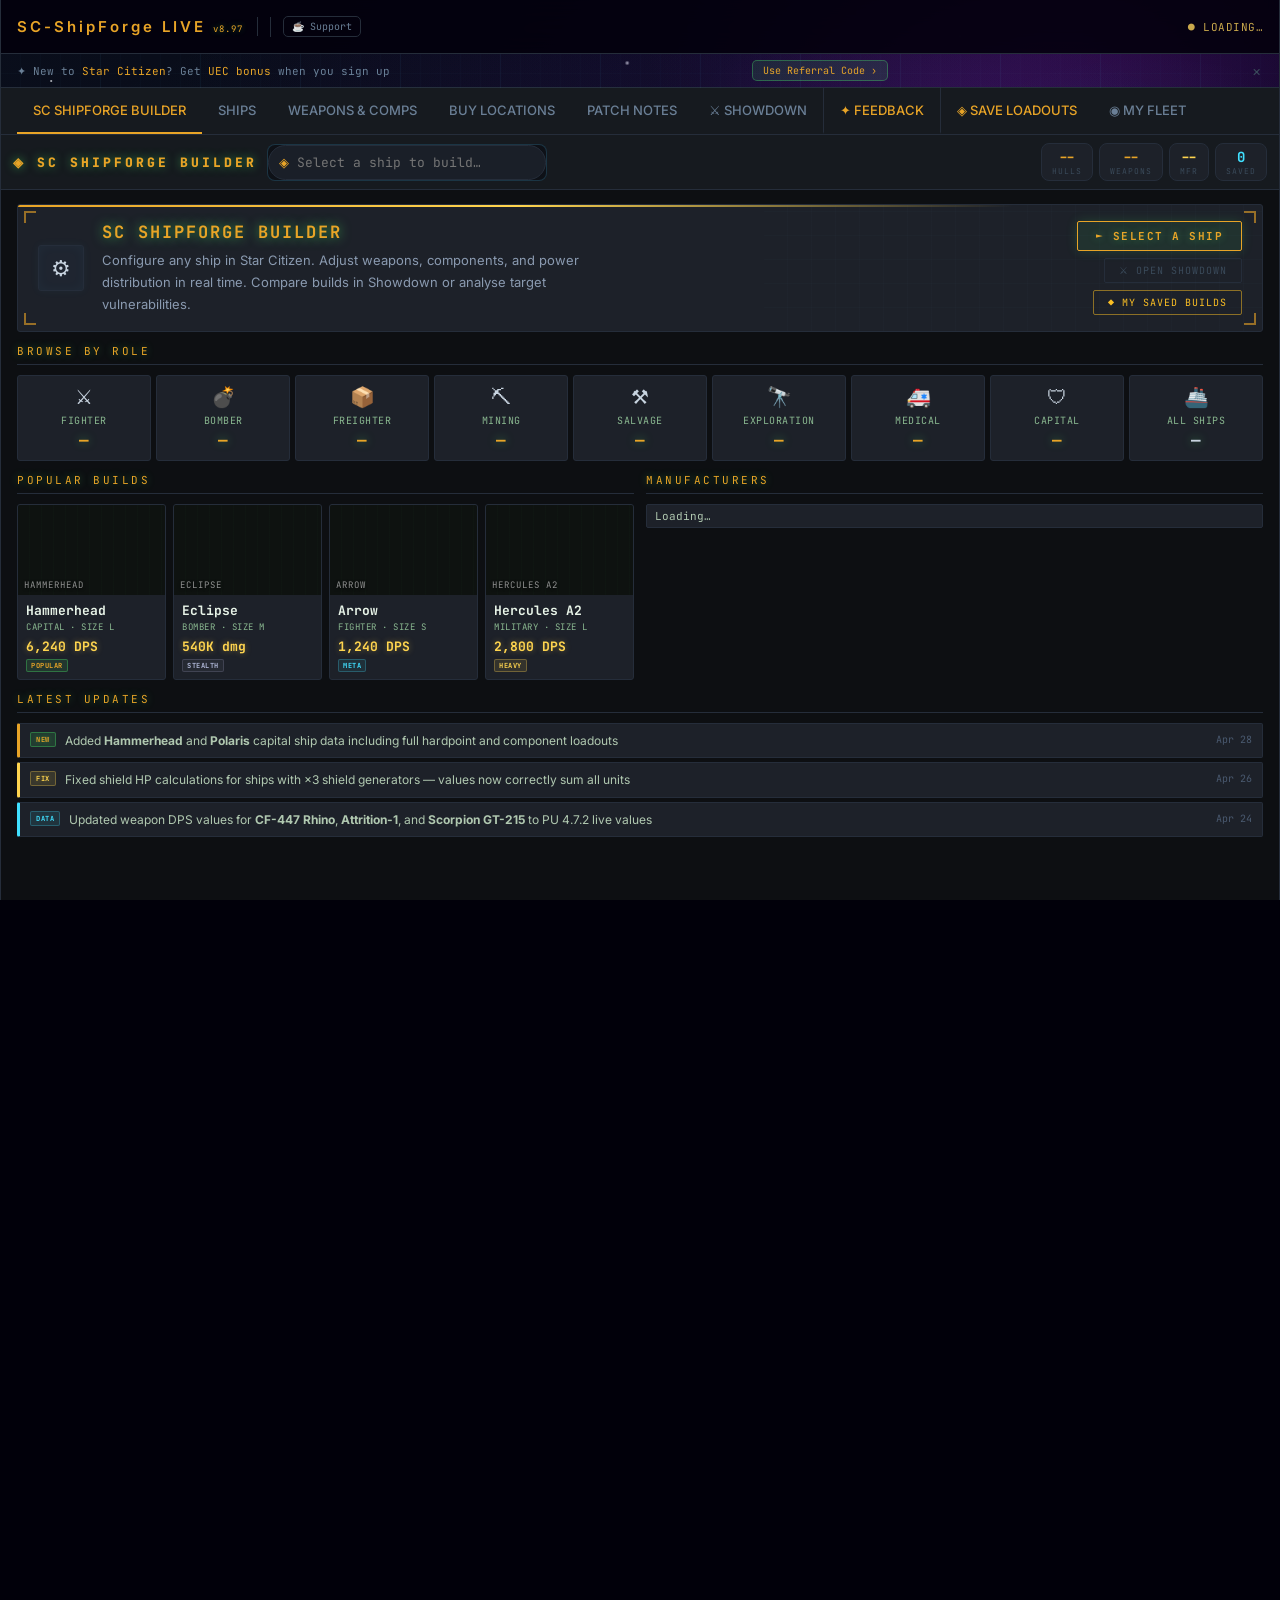
==== commit c412b99b: "v8.97: organic HUD — CSS layout + external hud.js loader" ====
--- a/index.html
+++ b/index.html
@@ -1109,116 +1109,70 @@
 .fleet-card-img-name { display: none !important; }
 
 html,body{background:#01000a!important;}
-body::before{content:'';position:fixed;inset:0;z-index:-1;pointer-events:none;
-  background:#01000a;
-  background-image:
-    radial-gradient(ellipse 80% 55% at 78% 14%,rgba(55,10,90,0.72) 0%,rgba(28,4,62,0.42) 30%,transparent 80%),
-    radial-gradient(ellipse 48% 36% at 84% 4%,rgba(130,16,160,0.30) 0%,transparent 70%),
-    radial-gradient(ellipse 52% 40% at 8% 88%,rgba(0,52,158,0.48) 0%,transparent 72%),
-    radial-gradient(ellipse 26% 20% at 5% 60%,rgba(0,128,172,0.18) 0%,transparent 68%),
-    radial-gradient(1.5px 1.5px at 4% 9%,#fff 0%,transparent 100%),
-    radial-gradient(2px 2px at 16% 16%,rgba(255,240,195,1.0) 0%,transparent 100%),
-    radial-gradient(2.5px 2.5px at 49% 7%,#fff 0%,transparent 100%),
-    radial-gradient(1px 1px at 10% 34%,rgba(255,255,255,0.75) 0%,transparent 100%),
-    radial-gradient(1.5px 1.5px at 38% 26%,rgba(200,212,255,0.9) 0%,transparent 100%),
-    radial-gradient(2px 2px at 84% 20%,rgba(218,198,255,0.88) 0%,transparent 100%),
-    radial-gradient(1px 1px at 60% 40%,rgba(255,255,255,0.68) 0%,transparent 100%),
-    radial-gradient(1px 1px at 95% 44%,rgba(255,255,255,0.68) 0%,transparent 100%),
-    radial-gradient(2px 2px at 73% 92%,rgba(255,255,255,0.78) 0%,transparent 100%),
-    radial-gradient(1px 1px at 27% 48%,rgba(255,255,255,0.48) 0%,transparent 100%),
-    radial-gradient(1.5px 1.5px at 75% 4%,rgba(255,238,195,0.82) 0%,transparent 100%),
-    radial-gradient(1px 1px at 88% 68%,rgba(255,255,255,0.52) 0%,transparent 100%);}
-#app,body,.body,.cp,.pane{background:transparent!important;}
-.nav{background:rgba(4,2,14,0.88)!important;backdrop-filter:blur(14px)!important;-webkit-backdrop-filter:blur(14px)!important;}
-.sub-nav{background:rgba(3,1,12,0.84)!important;backdrop-filter:blur(10px)!important;}
-.lp#mainAside{background:rgba(6,4,16,0.0)!important;border:none!important;backdrop-filter:none!important;}
-
-/* ---- HUD BUILDER SCENE ---- */
-/* Hide the old left panel entirely when a ship is loaded */
+body::before{content:'';position:fixed;inset:0;z-index:-1;pointer-events:none;background:#01000a;background-image:radial-gradient(ellipse 80% 55% at 78% 14%,rgba(55,10,90,.72) 0%,rgba(28,4,62,.42) 30%,transparent 80%),radial-gradient(ellipse 48% 36% at 84% 4%,rgba(130,16,160,.30) 0%,transparent 70%),radial-gradient(ellipse 52% 40% at 8% 88%,rgba(0,52,158,.48) 0%,transparent 72%),radial-gradient(ellipse 26% 20% at 5% 60%,rgba(0,128,172,.18) 0%,transparent 68%),radial-gradient(1.5px 1.5px at 4% 9%,#fff 0%,transparent 100%),radial-gradient(2px 2px at 16% 16%,rgba(255,240,195,1) 0%,transparent 100%),radial-gradient(2.5px 2.5px at 49% 7%,#fff 0%,transparent 100%),radial-gradient(1px 1px at 10% 34%,rgba(255,255,255,.75) 0%,transparent 100%),radial-gradient(1.5px 1.5px at 38% 26%,rgba(200,212,255,.9) 0%,transparent 100%),radial-gradient(2px 2px at 84% 20%,rgba(218,198,255,.88) 0%,transparent 100%),radial-gradient(1px 1px at 60% 40%,rgba(255,255,255,.68) 0%,transparent 100%),radial-gradient(1px 1px at 95% 44%,rgba(255,255,255,.68) 0%,transparent 100%),radial-gradient(2px 2px at 73% 92%,rgba(255,255,255,.78) 0%,transparent 100%),radial-gradient(1px 1px at 27% 48%,rgba(255,255,255,.48) 0%,transparent 100%),radial-gradient(1.5px 1.5px at 75% 4%,rgba(255,238,195,.82) 0%,transparent 100%);}
+#app,body,.body,.cp,.pane,.pane-lo{background:transparent!important;}
+.nav{background:rgba(4,2,14,.88)!important;backdrop-filter:blur(14px)!important;}
+.sub-nav{background:rgba(3,1,12,.84)!important;backdrop-filter:blur(10px)!important;}
+/* Hide old left panel when ship loaded */
 .lp#mainAside.has-ship{display:none!important;}
-/* Make .cp fill full width */
-.body.has-ship .cp{width:100%!important;max-width:100%!important;flex:1!important;}
-/* Make the pane take full viewport height */
-.pane.on.has-ship{background:transparent!important;overflow:hidden!important;}
+.body.has-ship .cp{width:100%!important;flex:1!important;}
 #pane-lo.has-ship{position:relative!important;height:calc(100vh - 56px)!important;overflow:hidden!important;background:transparent!important;}
-
-/* SHIP IMAGE — centered hero */
-#sbImgStrip{position:absolute!important;top:0;left:50%!important;transform:translateX(-50%)!important;
-  width:360px!important;height:280px!important;
-  background:transparent!important;border:none!important;padding:0!important;
-  display:flex!important;flex-direction:column!important;align-items:center!important;justify-content:center!important;
-  z-index:5!important;}
-#rpShipImgName{position:absolute!important;top:6px!important;left:50%!important;transform:translateX(-50%)!important;
-  text-align:center!important;white-space:nowrap!important;font-size:18px!important;font-weight:700!important;
-  letter-spacing:4px!important;z-index:8!important;
-  background:linear-gradient(155deg,#b0b0c0,#e8e8f0,#fff,#c4c4d0,#a0a0b4)!important;
-  -webkit-background-clip:text!important;-webkit-text-fill-color:transparent!important;background-clip:text!important;}
-#sbShipImg{width:100%!important;height:230px!important;object-fit:contain!important;
-  filter:drop-shadow(0 0 24px rgba(200,168,76,0.10)) drop-shadow(0 0 44px rgba(60,100,200,0.07))!important;
-  margin-top:28px!important;}
-
-/* KPI STRIP — left HUD arc */
-#kpiStrip{position:absolute!important;top:10px!important;left:8px!important;
-  width:175px!important;background:transparent!important;border:none!important;padding:0!important;
-  display:flex!important;flex-direction:column!important;gap:0!important;z-index:10!important;}
+/* Ship image centered */
+#sbImgStrip{position:absolute!important;top:0!important;left:50%!important;transform:translateX(-50%)!important;width:360px!important;height:275px!important;background:transparent!important;border:none!important;display:flex!important;flex-direction:column!important;align-items:center!important;justify-content:center!important;z-index:5!important;}
+#rpShipImgName{position:absolute!important;top:5px!important;left:50%!important;transform:translateX(-50%)!important;text-align:center!important;white-space:nowrap!important;font-size:18px!important;font-weight:700!important;letter-spacing:4px!important;z-index:8!important;background:linear-gradient(155deg,#b0b0c0,#e8e8f0,#fff,#c4c4d0)!important;-webkit-background-clip:text!important;-webkit-text-fill-color:transparent!important;background-clip:text!important;}
+#sbShipImg{width:100%!important;height:225px!important;object-fit:contain!important;filter:drop-shadow(0 0 24px rgba(200,168,76,.10)) drop-shadow(0 0 44px rgba(60,100,200,.07))!important;margin-top:28px!important;}
+/* Left HUD arc */
+#kpiStrip{position:absolute!important;top:10px!important;left:8px!important;width:175px!important;background:transparent!important;border:none!important;padding:0!important;display:flex!important;flex-direction:column!important;z-index:10!important;}
 .kpi-item{padding:3px 0 3px 10px!important;position:relative!important;background:transparent!important;border:none!important;}
 .kpi-item::before{content:''!important;position:absolute!important;left:0!important;top:20%!important;bottom:20%!important;width:2px!important;border-radius:1px!important;}
-.kpi-item.kpi-fire::before{background:linear-gradient(to bottom,transparent,rgba(220,70,40,0.80),transparent)!important;}
-.kpi-item.kpi-def::before{background:linear-gradient(to bottom,transparent,rgba(28,160,210,0.80),transparent)!important;}
-.kpi-item.kpi-spd::before{background:linear-gradient(to bottom,transparent,rgba(175,170,195,0.45),transparent)!important;}
-.kpi-lbl{font-size:7px!important;letter-spacing:1.8px!important;color:rgba(130,122,148,0.40)!important;display:block!important;}
+.kpi-item.kpi-fire::before{background:linear-gradient(to bottom,transparent,rgba(220,70,40,.80),transparent)!important;}
+.kpi-item.kpi-def::before{background:linear-gradient(to bottom,transparent,rgba(28,160,210,.80),transparent)!important;}
+.kpi-item.kpi-ch::before{background:linear-gradient(to bottom,transparent,rgba(175,170,195,.45),transparent)!important;}
+.kpi-lbl{font-size:7px!important;letter-spacing:1.8px!important;color:rgba(130,122,148,.40)!important;display:block!important;}
 .kpi-val{font-size:15px!important;font-weight:700!important;line-height:1.1!important;display:block!important;}
-.kpi-val.kpi-v-fire{background:linear-gradient(135deg,#c03820,#e85030)!important;-webkit-background-clip:text!important;-webkit-text-fill-color:transparent!important;background-clip:text!important;}
-.kpi-val.kpi-v-def{background:linear-gradient(135deg,#0e6898,#1cb8d8)!important;-webkit-background-clip:text!important;-webkit-text-fill-color:transparent!important;background-clip:text!important;}
+.kpi-val.fire{background:linear-gradient(135deg,#c03820,#e85030)!important;-webkit-background-clip:text!important;-webkit-text-fill-color:transparent!important;background-clip:text!important;}
+.kpi-val.def{background:linear-gradient(135deg,#0e6898,#1cb8d8)!important;-webkit-background-clip:text!important;-webkit-text-fill-color:transparent!important;background-clip:text!important;}
 .kpi-val.sm{font-size:11px!important;}
-.kpi-divider{height:1px!important;background:linear-gradient(to right,rgba(175,170,195,0.07),transparent)!important;margin:1px 0 1px 10px!important;}
-
-/* RIGHT HUD arc — power stats */
-#hudRight{position:absolute!important;top:10px!important;right:8px!important;
-  width:170px!important;z-index:10!important;
-  display:flex!important;flex-direction:column!important;align-items:flex-end!important;}
-.kpi-item-r{padding:3px 10px 3px 0!important;position:relative!important;text-align:right!important;}
-.kpi-item-r::after{content:''!important;position:absolute!important;right:0!important;top:20%!important;bottom:20%!important;width:2px!important;border-radius:1px!important;}
-.kpi-item-r.kpi-pwr::after{background:linear-gradient(to bottom,transparent,rgba(200,158,48,0.80),transparent)!important;}
-.kpi-item-r.kpi-teal::after{background:linear-gradient(to bottom,transparent,rgba(18,178,148,0.80),transparent)!important;}
-.kpi-item-r.kpi-ch::after{background:linear-gradient(to bottom,transparent,rgba(175,170,195,0.45),transparent)!important;}
-.kpi-val.kpi-v-gd{background:linear-gradient(135deg,#a07020,#d4a040,#f0c848,#c88830)!important;-webkit-background-clip:text!important;-webkit-text-fill-color:transparent!important;background-clip:text!important;}
-.kpi-val.kpi-v-tl{background:linear-gradient(135deg,#0a6858,#18b898)!important;-webkit-background-clip:text!important;-webkit-text-fill-color:transparent!important;background-clip:text!important;}
-.kpi-divider-r{height:1px!important;background:linear-gradient(to left,rgba(175,170,195,0.07),transparent)!important;margin:1px 10px 1px 0!important;}
-
-/* POWER RIBBON — horizontal band */
-#pwrRibbon{position:absolute!important;bottom:90px!important;left:0!important;right:0!important;z-index:15!important;
-  padding:7px 16px!important;
-  background:linear-gradient(180deg,transparent,rgba(4,2,14,0.60) 28%,rgba(4,2,14,0.86) 100%)!important;
-  backdrop-filter:blur(4px)!important;}
+.kpi-divider{height:1px!important;background:linear-gradient(to right,rgba(175,170,195,.07),transparent)!important;margin:1px 0 1px 10px!important;}
+/* Right HUD arc */
+#hudRight{position:absolute!important;top:10px!important;right:8px!important;width:170px!important;z-index:10!important;display:flex!important;flex-direction:column!important;align-items:flex-end!important;}
+.kpi-r{padding:3px 10px 3px 0!important;position:relative!important;text-align:right!important;}
+.kpi-r::after{content:''!important;position:absolute!important;right:0!important;top:20%!important;bottom:20%!important;width:2px!important;border-radius:1px!important;}
+.kpi-r.pwr::after{background:linear-gradient(to bottom,transparent,rgba(200,158,48,.80),transparent)!important;}
+.kpi-r.teal::after{background:linear-gradient(to bottom,transparent,rgba(18,178,148,.80),transparent)!important;}
+.kpi-val.gd{background:linear-gradient(135deg,#a07020,#d4a040,#f0c848)!important;-webkit-background-clip:text!important;-webkit-text-fill-color:transparent!important;background-clip:text!important;}
+.kpi-val.tl{background:linear-gradient(135deg,#0a6858,#18b898)!important;-webkit-background-clip:text!important;-webkit-text-fill-color:transparent!important;background-clip:text!important;}
+.kpi-divider-r{height:1px!important;background:linear-gradient(to left,rgba(175,170,195,.07),transparent)!important;margin:1px 10px 1px 0!important;}
+/* Power ribbon */
+#pwrRibbon{position:absolute!important;bottom:90px!important;left:0!important;right:0!important;z-index:15!important;padding:7px 16px!important;background:linear-gradient(180deg,transparent,rgba(4,2,14,.62) 28%,rgba(4,2,14,.88) 100%)!important;backdrop-filter:blur(4px)!important;}
 .pwr-eu-row{display:flex!important;align-items:center!important;gap:7px!important;margin-bottom:5px!important;}
-.pwr-eu-label{font-size:7px!important;letter-spacing:2px!important;color:rgba(140,132,110,0.36)!important;white-space:nowrap!important;}
-.pwr-mode-tog{display:flex!important;background:rgba(255,255,255,0.03)!important;border:1px solid rgba(255,255,255,0.07)!important;border-radius:3px!important;padding:2px!important;position:relative!important;margin-right:3px!important;flex-shrink:0!important;}
-.pwr-mpill{position:absolute!important;top:2px!important;height:calc(100% - 4px)!important;background:linear-gradient(135deg,rgba(160,120,28,0.28),rgba(210,158,48,0.14))!important;border:1px solid rgba(195,152,42,0.36)!important;border-radius:2px!important;transition:left 0.22s cubic-bezier(0.34,1.4,0.64,1),width 0.22s!important;}
-.pwr-mopt{padding:3px 7px!important;font-size:8px!important;letter-spacing:1.2px!important;cursor:pointer!important;position:relative!important;z-index:1!important;color:rgba(130,125,148,0.35)!important;white-space:nowrap!important;border:none!important;background:none!important;}
-.pwr-mopt.on{color:rgba(218,172,68,0.92)!important;}
-.pwr-eu-track{flex:1!important;height:3px!important;background:rgba(255,255,255,0.05)!important;border-radius:2px!important;overflow:hidden!important;}
-.pwr-eu-fill{height:100%!important;border-radius:2px!important;transition:width 0.32s cubic-bezier(0.34,1.4,0.64,1),background 0.3s!important;}
-.pwr-eu-nums{font-size:9px!important;font-weight:700!important;white-space:nowrap!important;min-width:62px!important;text-align:right!important;background:linear-gradient(135deg,#a07020,#d4a040,#f0c848,#c88830)!important;-webkit-background-clip:text!important;-webkit-text-fill-color:transparent!important;background-clip:text!important;}
+.pwr-eu-label{font-size:7px!important;letter-spacing:2px!important;color:rgba(140,132,110,.36)!important;white-space:nowrap!important;}
+.pwr-mode-tog{display:flex!important;background:rgba(255,255,255,.03)!important;border:1px solid rgba(255,255,255,.07)!important;border-radius:3px!important;padding:2px!important;position:relative!important;margin-right:3px!important;flex-shrink:0!important;}
+.pwr-mpill{position:absolute!important;top:2px!important;height:calc(100% - 4px)!important;background:linear-gradient(135deg,rgba(160,120,28,.28),rgba(210,158,48,.14))!important;border:1px solid rgba(195,152,42,.36)!important;border-radius:2px!important;transition:left .22s cubic-bezier(.34,1.4,.64,1),width .22s!important;}
+.pwr-mopt{padding:3px 7px!important;font-size:8px!important;letter-spacing:1.2px!important;cursor:pointer!important;position:relative!important;z-index:1!important;color:rgba(130,125,148,.35)!important;white-space:nowrap!important;border:none!important;background:none!important;}
+.pwr-mopt.on{color:rgba(218,172,68,.92)!important;}
+.pwr-eu-track{flex:1!important;height:3px!important;background:rgba(255,255,255,.05)!important;border-radius:2px!important;overflow:hidden!important;}
+.pwr-eu-fill{height:100%!important;border-radius:2px!important;transition:width .32s cubic-bezier(.34,1.4,.64,1),background .3s!important;}
+.pwr-eu-nums{font-size:9px!important;font-weight:700!important;white-space:nowrap!important;min-width:62px!important;text-align:right!important;background:linear-gradient(135deg,#a07020,#d4a040,#f0c848)!important;-webkit-background-clip:text!important;-webkit-text-fill-color:transparent!important;background-clip:text!important;}
 .pwr-eu-status{font-size:7px!important;letter-spacing:1px!important;white-space:nowrap!important;min-width:56px!important;}
 .pwr-comps{display:flex!important;gap:0!important;align-items:flex-start!important;}
-.pwr-comp{display:flex!important;flex-direction:column!important;padding:0 9px 0 0!important;position:relative!important;flex:1!important;min-width:0!important;transition:opacity 0.2s!important;}
-.pwr-comp.offline{opacity:0.35!important;}
-.pwr-comp:not(:last-child)::after{content:''!important;position:absolute!important;right:4px!important;top:8%!important;bottom:8%!important;width:1px!important;background:linear-gradient(to bottom,transparent,rgba(200,180,100,0.09),transparent)!important;}
+.pwr-comp{display:flex!important;flex-direction:column!important;padding:0 9px 0 0!important;position:relative!important;flex:1!important;min-width:0!important;transition:opacity .2s!important;}
+.pwr-comp.offline{opacity:.35!important;}
+.pwr-comp:not(:last-child)::after{content:''!important;position:absolute!important;right:4px!important;top:8%!important;bottom:8%!important;width:1px!important;background:linear-gradient(to bottom,transparent,rgba(200,180,100,.09),transparent)!important;}
 .pwr-comp-head{display:flex!important;align-items:center!important;gap:3px!important;margin-bottom:2px!important;}
-.pwr-ctog{width:22px!important;height:11px!important;border-radius:6px!important;position:relative!important;cursor:pointer!important;flex-shrink:0!important;border:1px solid transparent!important;transition:background 0.20s,box-shadow 0.20s!important;}
-.pwr-ctog.on{background:linear-gradient(135deg,rgba(18,70,22,0.95),rgba(10,52,14,0.90))!important;border-color:rgba(38,140,52,0.30)!important;box-shadow:0 0 5px rgba(38,140,52,0.16)!important;}
-.pwr-ctog.off{background:rgba(255,255,255,0.06)!important;border-color:rgba(255,255,255,0.07)!important;}
-.pwr-ctog-k{position:absolute!important;top:1px!important;width:7px!important;height:7px!important;border-radius:50%!important;transition:left 0.20s cubic-bezier(0.34,1.56,0.64,1),background 0.20s!important;}
+.pwr-ctog{width:22px!important;height:11px!important;border-radius:6px!important;position:relative!important;cursor:pointer!important;flex-shrink:0!important;border:1px solid transparent!important;transition:background .20s,box-shadow .20s!important;}
+.pwr-ctog.on{background:linear-gradient(135deg,rgba(18,70,22,.95),rgba(10,52,14,.90))!important;border-color:rgba(38,140,52,.30)!important;box-shadow:0 0 5px rgba(38,140,52,.16)!important;}
+.pwr-ctog.off{background:rgba(255,255,255,.06)!important;border-color:rgba(255,255,255,.07)!important;}
+.pwr-ctog-k{position:absolute!important;top:1px!important;width:7px!important;height:7px!important;border-radius:50%!important;transition:left .20s cubic-bezier(.34,1.56,.64,1),background .20s!important;}
 .pwr-ctog.on .pwr-ctog-k{left:12px!important;background:radial-gradient(circle at 35% 35%,#78ff88,#22ae36)!important;}
-.pwr-ctog.off .pwr-ctog-k{left:1px!important;background:rgba(130,124,142,0.42)!important;}
-.pwr-cname{font-size:8px!important;font-weight:700!important;white-space:nowrap!important;overflow:hidden!important;text-overflow:ellipsis!important;}
-.pwr-csub{font-size:6px!important;color:rgba(120,114,100,0.36)!important;margin-bottom:2px!important;white-space:nowrap!important;}
+.pwr-ctog.off .pwr-ctog-k{left:1px!important;background:rgba(130,124,142,.42)!important;}
+.pwr-cname{font-size:8px!important;font-weight:700!important;white-space:nowrap!important;}
+.pwr-csub{font-size:6px!important;color:rgba(120,114,100,.36)!important;margin-bottom:2px!important;white-space:nowrap!important;}
 .pwr-pip-track{display:flex!important;gap:1px!important;margin-bottom:3px!important;}
-.pwr-pip{flex:1!important;height:5px!important;border-radius:1px!important;cursor:pointer!important;transition:transform 0.10s cubic-bezier(0.34,1.8,0.64,1)!important;}
+.pwr-pip{flex:1!important;height:5px!important;border-radius:1px!important;cursor:pointer!important;transition:transform .10s cubic-bezier(.34,1.8,.64,1)!important;}
 .pwr-pip:hover{transform:scaleY(1.4)!important;}
-.pwr-pip:active{transform:scaleY(0.80)!important;}
-.pwr-pip.e{background:rgba(255,255,255,0.06)!important;}
+.pwr-pip:active{transform:scaleY(.80)!important;}
+.pwr-pip.e{background:rgba(255,255,255,.06)!important;}
 .pwr-pip.pp{background:linear-gradient(135deg,#987818,#d09838)!important;}
 .pwr-pip.sg{background:linear-gradient(135deg,#0c6090,#18a8c8)!important;}
 .pwr-pip.wp{background:linear-gradient(135deg,#b83018,#e04828)!important;}
@@ -1228,58 +1182,42 @@
 .pwr-pip.rd{background:linear-gradient(135deg,#686870,#9898a0)!important;}
 .pwr-comp-foot{display:flex!important;align-items:center!important;gap:2px!important;}
 .pwr-adj{display:flex!important;gap:1px!important;}
-.pwr-adb{width:12px!important;height:12px!important;border-radius:2px!important;border:1px solid rgba(255,255,255,0.09)!important;background:rgba(255,255,255,0.03)!important;color:rgba(155,148,138,0.55)!important;font-size:10px!important;display:flex!important;align-items:center!important;justify-content:center!important;cursor:pointer!important;user-select:none!important;}
-.pwr-adb:hover{background:rgba(255,255,255,0.08)!important;}
-.pwr-adb:active{transform:scale(0.78)!important;}
+.pwr-adb{width:12px!important;height:12px!important;border-radius:2px!important;border:1px solid rgba(255,255,255,.09)!important;background:rgba(255,255,255,.03)!important;color:rgba(155,148,138,.55)!important;font-size:10px!important;display:flex!important;align-items:center!important;justify-content:center!important;cursor:pointer!important;user-select:none!important;}
+.pwr-adb:hover{background:rgba(255,255,255,.08)!important;}
+.pwr-adb:active{transform:scale(.78)!important;}
 .pwr-ceu{font-size:7px!important;font-weight:700!important;margin-left:auto!important;}
-.pwr-warn{font-size:7px!important;color:rgba(220,70,40,0.75)!important;background:rgba(220,40,20,0.06)!important;border:1px solid rgba(220,40,20,0.12)!important;border-radius:2px!important;padding:2px 5px!important;margin-top:3px!important;display:none!important;}
-#pwrRibbon .pwr-warn{display:block!important;}
-
-/* HARDPOINTS BAND — very bottom */
-#hpBand{position:absolute!important;bottom:0!important;left:0!important;right:0!important;z-index:16!important;
-  background:linear-gradient(180deg,transparent,rgba(4,2,14,0.88) 20%,rgba(4,2,14,0.97) 100%)!important;
-  backdrop-filter:blur(10px)!important;
-  padding:7px 16px 9px!important;
-  border-top:1px solid rgba(255,255,255,0.04)!important;}
-.hp-flow-new{display:flex!important;gap:0!important;align-items:stretch!important;}
+.pwr-warn{font-size:7px!important;color:rgba(220,70,40,.75)!important;background:rgba(220,40,20,.06)!important;border:1px solid rgba(220,40,20,.12)!important;border-radius:2px!important;padding:2px 5px!important;margin-top:3px!important;display:none!important;}
+/* Hardpoints band */
+#hpBand{position:absolute!important;bottom:0!important;left:0!important;right:0!important;z-index:16!important;background:linear-gradient(180deg,transparent,rgba(4,2,14,.88) 20%,rgba(4,2,14,.97) 100%)!important;backdrop-filter:blur(10px)!important;padding:7px 16px 9px!important;border-top:1px solid rgba(255,255,255,.04)!important;}
+.hp-flow-new{display:flex!important;gap:0!important;}
 .hpi{flex:1!important;padding:0 10px 0 0!important;position:relative!important;min-width:0!important;}
-.hpi:not(:last-child)::after{content:''!important;position:absolute!important;right:5px!important;top:10%!important;bottom:10%!important;width:1px!important;background:linear-gradient(to bottom,transparent,rgba(200,180,100,0.09),transparent)!important;}
-.hpi-slot{font-size:6px!important;letter-spacing:1.5px!important;color:rgba(118,110,135,0.34)!important;margin-bottom:2px!important;display:block!important;}
-.hpi-name-row{display:flex!important;align-items:center!important;gap:3px!important;margin-bottom:1px!important;flex-wrap:nowrap!important;}
-.hpi-sz{font-size:7px!important;font-weight:700!important;padding:1px 4px!important;border-radius:10px!important;flex-shrink:0!important;}
-.hpi-sz.w{background:rgba(200,60,28,0.18)!important;color:rgba(232,92,54,0.90)!important;border:1px solid rgba(212,72,36,0.20)!important;}
-.hpi-sz.s{background:rgba(28,140,200,0.18)!important;color:rgba(52,172,212,0.90)!important;border:1px solid rgba(36,152,202,0.20)!important;}
-.hpi-sz.p{background:rgba(178,136,36,0.18)!important;color:rgba(212,162,52,0.90)!important;border:1px solid rgba(192,150,40,0.20)!important;}
+.hpi:not(:last-child)::after{content:''!important;position:absolute!important;right:5px!important;top:10%!important;bottom:10%!important;width:1px!important;background:linear-gradient(to bottom,transparent,rgba(200,180,100,.09),transparent)!important;}
+.hpi-slot{font-size:6px!important;letter-spacing:1.5px!important;color:rgba(118,110,135,.34)!important;margin-bottom:2px!important;display:block!important;}
+.hpi-name-row{display:flex!important;align-items:center!important;gap:3px!important;margin-bottom:1px!important;}
+.hpi-sz{font-size:7px!important;font-weight:700!important;padding:1px 4px!important;border-radius:10px!important;}
+.hpi-sz.w{background:rgba(200,60,28,.18)!important;color:rgba(232,92,54,.90)!important;border:1px solid rgba(212,72,36,.20)!important;}
+.hpi-sz.s{background:rgba(28,140,200,.18)!important;color:rgba(52,172,212,.90)!important;border:1px solid rgba(36,152,202,.20)!important;}
+.hpi-sz.p{background:rgba(178,136,36,.18)!important;color:rgba(212,162,52,.90)!important;border:1px solid rgba(192,150,40,.20)!important;}
 .hpi-nm{font-size:10px!important;font-weight:700!important;white-space:nowrap!important;overflow:hidden!important;text-overflow:ellipsis!important;background:linear-gradient(155deg,#b0b0c0,#e8e8f0,#fff,#c4c4d0)!important;-webkit-background-clip:text!important;-webkit-text-fill-color:transparent!important;background-clip:text!important;}
-.hpi-tag{font-size:6px!important;padding:1px 3px!important;border-radius:2px!important;}
-.hpi-tag.e{background:rgba(28,148,198,0.10)!important;color:rgba(52,160,202,0.78)!important;border:1px solid rgba(36,156,206,0.14)!important;}
-.hpi-tag.b{background:rgba(175,126,36,0.10)!important;color:rgba(202,150,52,0.78)!important;border:1px solid rgba(192,144,44,0.14)!important;}
 .hpi-dv{display:flex!important;align-items:baseline!important;gap:2px!important;}
 .hpi-dps{font-size:13px!important;font-weight:700!important;}
-.hpi-u{font-size:7px!important;color:rgba(118,110,135,0.38)!important;letter-spacing:1px!important;}
-.hpi-on{font-size:6px!important;padding:1px 4px!important;border-radius:2px!important;font-weight:700!important;background:rgba(10,60,18,0.85)!important;color:#56e678!important;border:1px solid rgba(36,138,52,0.20)!important;}
+.hpi-u{font-size:7px!important;color:rgba(118,110,135,.38)!important;letter-spacing:1px!important;}
+.hpi-on{font-size:6px!important;padding:1px 4px!important;border-radius:2px!important;font-weight:700!important;background:rgba(10,60,18,.85)!important;color:#56e678!important;border:1px solid rgba(36,138,52,.20)!important;}
 .hpi-dps.gd{background:linear-gradient(135deg,#a07020,#d4a040,#f0c848)!important;-webkit-background-clip:text!important;-webkit-text-fill-color:transparent!important;background-clip:text!important;}
 .hpi-dps.df{background:linear-gradient(135deg,#0e6898,#1cb8d8)!important;-webkit-background-clip:text!important;-webkit-text-fill-color:transparent!important;background-clip:text!important;}
 .hpi-dps.tl{background:linear-gradient(135deg,#0a6858,#18b898)!important;-webkit-background-clip:text!important;-webkit-text-fill-color:transparent!important;background-clip:text!important;}
-
-/* 3D DROPDOWN */
-.dd-pop-new{position:absolute!important;bottom:calc(100% + 4px)!important;left:0!important;min-width:195px!important;z-index:40!important;
-  background:linear-gradient(168deg,rgba(44,40,60,0.99),rgba(28,24,44,0.99))!important;
-  border:1px solid rgba(200,168,76,0.26)!important;border-radius:5px 5px 3px 3px!important;overflow:hidden!important;
-  box-shadow:0 -10px 26px rgba(0,0,0,0.68),0 -18px 40px rgba(0,0,0,0.38),inset 0 1px 0 rgba(255,218,100,0.08)!important;
-  transform:perspective(460px) rotateX(2deg)!important;transform-origin:bottom center!important;}
-.dd-stats-new{display:flex!important;border-bottom:1px solid rgba(200,168,76,0.09)!important;}
-.dd-stat-new{flex:1!important;text-align:center!important;padding:4px 2px!important;border-right:1px solid rgba(200,168,76,0.07)!important;}
+.hpi.dd-wrap{position:relative!important;}
+.dd-pop-new{position:absolute!important;bottom:calc(100% + 4px)!important;left:0!important;min-width:195px!important;z-index:40!important;background:linear-gradient(168deg,rgba(44,40,60,.99),rgba(28,24,44,.99))!important;border:1px solid rgba(200,168,76,.26)!important;border-radius:5px 5px 3px 3px!important;overflow:hidden!important;box-shadow:0 -10px 26px rgba(0,0,0,.68),0 -18px 40px rgba(0,0,0,.38),inset 0 1px 0 rgba(255,218,100,.08)!important;transform:perspective(460px) rotateX(2deg)!important;transform-origin:bottom center!important;}
+.dd-stats-new{display:flex!important;border-bottom:1px solid rgba(200,168,76,.09)!important;}
+.dd-stat-new{flex:1!important;text-align:center!important;padding:4px 2px!important;border-right:1px solid rgba(200,168,76,.07)!important;}
 .dd-stat-new:last-child{border-right:none!important;}
 .dd-sv{font-size:11px!important;font-weight:700!important;line-height:1!important;}
-.dd-sl{font-size:6px!important;letter-spacing:1.5px!important;color:rgba(126,116,98,0.40)!important;margin-top:1px!important;}
-.dd-opt-new{display:flex!important;align-items:center!important;justify-content:space-between!important;padding:4px 8px!important;border-bottom:1px solid rgba(255,255,255,0.03)!important;cursor:pointer!important;}
-.dd-opt-new:hover,.dd-opt-new.act{background:rgba(200,168,76,0.07)!important;}
-.dd-on{font-size:8px!important;color:rgba(180,168,138,0.68)!important;}
-.dd-os{font-size:8px!important;font-weight:700!important;}
-.dd-osub{font-size:6px!important;color:rgba(112,106,96,0.38)!important;margin-top:1px!important;}
-.dd-loc-new{padding:3px 8px!important;font-size:6px!important;color:rgba(175,155,76,0.46)!important;border-top:1px solid rgba(255,255,255,0.04)!important;}
-.hpi.dd-wrap{position:relative!important;}
+.dd-sl{font-size:6px!important;letter-spacing:1.5px!important;color:rgba(126,116,98,.40)!important;margin-top:1px!important;}
+.dd-loc-new{padding:3px 8px!important;font-size:6px!important;color:rgba(175,155,76,.46)!important;border-top:1px solid rgba(255,255,255,.04)!important;}
+.dd-sv.gd{background:linear-gradient(135deg,#a07020,#d4a040,#f0c848)!important;-webkit-background-clip:text!important;-webkit-text-fill-color:transparent!important;background-clip:text!important;}
+.dd-sv.fr{background:linear-gradient(135deg,#c03820,#e85030)!important;-webkit-background-clip:text!important;-webkit-text-fill-color:transparent!important;background-clip:text!important;}
+.dd-sv.df{background:linear-gradient(135deg,#0e6898,#1cb8d8)!important;-webkit-background-clip:text!important;-webkit-text-fill-color:transparent!important;background-clip:text!important;}
+.dd-sv.ch{background:linear-gradient(155deg,#b0b0c0,#e8e8f0,#fff)!important;-webkit-background-clip:text!important;-webkit-text-fill-color:transparent!important;background-clip:text!important;}
 
 </style>
 
@@ -4205,7 +4143,7 @@
   updatePower();
   updateTargetAnalysis();
   /* Refresh Showdown power panel if the player's ship matches the Showdown ship */
-  if(window.buildPowerPanel && window._pvpShip && window._pvpShip === selShip) window.buildPowerPanel(); if(window.initHudScene&&window._curShip)window.initHudScene(window._curShip););
+  if(window.buildPowerPanel && window._pvpShip && window._pvpShip === selShip) window.buildPowerPanel();
 }
 function linkAllComps(e,k,cnt){
   e.preventDefault();
@@ -6889,292 +6827,28 @@
     html += '<tr><td>' + _xe(r.label) + '</td><td><strong>' + _xe(String(r.value)) + '</strong></td></tr>';
   });
   html += '</table><p style="color:#aaa;font-size:11px;margin-top:24px">Generated by SC-ShipForge &bull; scstarforge.pages.dev</p>
-<script>
-(function(){
-  var CC={'pp':'rgba(200,158,48,0.82)','sg':'rgba(28,160,210,0.82)','wp':'rgba(220,72,40,0.82)','en':'rgba(180,168,48,0.82)','co':'rgba(18,178,148,0.82)','qd':'rgba(18,148,178,0.82)','rd':'rgba(158,152,172,0.55)'};
-  var CL={'pp':'Pwr Plant','sg':'Shield','wp':'Weapons','en':'Engines','co':'Cooler','qd':'Q-Drive','rd':'Radar'};
-  var _mode='scm', _comps=null;
-
-  function calcDraw(c,p){if(c.output)return 0;if(!c.dMax)return c.dMin||0;return c.dMin+(p/c.max)*(c.dMax-c.dMin);}
-  function perfMult(p,m){return 0.5+(p/m);}
-
-  function buildComps(ship){
-    if(!ship)return[];
-    var comps=ship.comps?JSON.parse(ship.comps):{};
-    var counts=comps.counts||{};
-    var db=window.COMP_DB||{};
-    var list=[];
-    var ppN=comps.pp||'Power Plant', ppC=counts.pp||1;
-    for(var i=0;i<ppC;i++){var d=db.pp&&db.pp[ppN]||null;list.push({id:'pp'+i,cat:'pp',name:ppN+(ppC>1?' '+(i+1):''),pips:8,max:8,output:d?d.out:32,on:true});}
-    var sgN=comps.sg||'Shield Gen', sgC=counts.sg||1;
-    for(var i=0;i<sgC;i++){var d=db.sg&&db.sg[sgN]||null;list.push({id:'sg'+i,cat:'sg',name:sgN+(sgC>1?' '+(i+1):''),pips:5,max:10,dMin:d?d.drawMin:3,dMax:d?d.drawMax:6,on:true});}
-    var wpDraw=Math.round((ship.slots?JSON.parse(ship.slots):[]).reduce(function(s,sl){return s+(sl.sz||3)*2.5;},0))||13;
-    list.push({id:'wp',cat:'wp',name:'Hardpoints',pips:5,max:10,dMin:0,dMax:Math.min(wpDraw,55),on:true});
-    list.push({id:'en',cat:'en',name:'Thrusters',pips:5,max:10,dMin:0,dMax:6,on:true});
-    var coN=comps.cooler||'Cooler', coC=counts.cooler||1;
-    for(var i=0;i<coC;i++)list.push({id:'co'+i,cat:'co',name:coN+(coC>1?' '+(i+1):''),pips:5,max:5,dMin:6,dMax:6,on:true});
-    list.push({id:'qd',cat:'qd',name:comps.qd||'Q-Drive',pips:3,max:3,dMin:3,dMax:3,on:true});
-    list.push({id:'rd',cat:'rd',name:comps.radar||'Radar',pips:2,max:2,dMin:1,dMax:1,on:true});
-    return list;
-  }
-
-  function bpips(c){
-    var el=document.getElementById('ppt-'+c.id);
-    if(!el)return;
-    el.innerHTML='';
-    for(var i=0;i<c.max;i++){
-      var d=document.createElement('div');
-      d.className='pwr-pip '+(i<(c.on?c.pips:0)?c.cat:'e');
-      (function(idx,comp){d.onclick=function(){if(!comp.on)return;comp.pips=idx+1;updatePwrRibbon();};})(i,c);
-      el.appendChild(d);
-    }
-  }
-
-  window.pwrTogComp=function(id){
-    var c=_comps&&_comps.find(function(x){return x.id===id;});
-    if(!c)return;
-    c.on=!c.on;
-    var tog=document.getElementById('pct-'+id);
-    var row=document.getElementById('prc-'+id);
-    if(tog)tog.className='pwr-ctog '+(c.on?'on':'off');
-    if(row)row.className='pwr-comp'+(c.on?'':' offline');
-    updatePwrRibbon();
-  };
-
-  window.pwrAdj=function(id,d){
-    var c=_comps&&_comps.find(function(x){return x.id===id;});
-    if(!c||!c.on)return;
-    c.pips=Math.max(0,Math.min(c.max,c.pips+d));
-    updatePwrRibbon();
-  };
-
-  window.pwrSetMode=function(m){
-    _mode=m;
-    var s=document.getElementById('pwrScmBtn'),n=document.getElementById('pwrNavBtn');
-    if(s)s.className='pwr-mopt'+(m==='scm'?' on':'');
-    if(n)n.className='pwr-mopt'+(m==='nav'?' on':'');
-    var mrow=document.getElementById('pwrModeRow'),pill=document.getElementById('pwrModePill');
-    if(mrow&&pill){var pw=mrow.offsetWidth/2-2;pill.style.left=(m==='scm'?2:pw+2)+'px';pill.style.width=pw+'px';}
-    updatePwrRibbon();
-  };
-
-  window.updatePwrRibbon=function(){
-    var ribbon=document.getElementById('pwrRibbon');
-    if(!ribbon||!_comps)return;
-    var out=0,draw=0,wpM=0,enM=0,sgHP=0;
-    var sgs=_comps.filter(function(c){return c.cat==='sg';});
-    var baseSHP=window._hudBaseSHP||5400;
-    _comps.forEach(function(c){
-      bpips(c);
-      if(c.output){var o=c.on?c.output:0;out+=o;var el=document.getElementById('pce-'+c.id);if(el)el.textContent=o+' EU';return;}
-      var dr=c.on?calcDraw(c,c.pips):0;draw+=dr;
-      var el=document.getElementById('pce-'+c.id);if(el)el.textContent=Math.round(dr)+' EU';
-      if(c.cat==='wp'&&c.on)wpM=perfMult(c.pips,c.max);
-      if(c.cat==='en'&&c.on)enM=perfMult(c.pips,c.max);
-      if(c.cat==='sg'&&c.on)sgHP+=Math.round((baseSHP/sgs.length)*perfMult(c.pips,c.max));
-    });
-    var lp=out>0?(draw/out)*100:999;
-    var bg=lp>100?'linear-gradient(to right,#c02020,#e03030)':lp>85?'linear-gradient(to right,#b07820,#e0b030,#f0c040)':'linear-gradient(to right,#7a5010,#c08020,#e8b030)';
-    var ef=document.getElementById('pwrEuFill');if(ef){ef.style.width=Math.min(100,lp)+'%';ef.style.background=bg;}
-    var en=document.getElementById('pwrEuNums');if(en)en.textContent=Math.round(draw)+'/'+out+' EU';
-    var es=document.getElementById('pwrEuStatus');
-    if(es){if(lp>100){es.style.color='rgba(220,60,38,0.75)';es.textContent='OVERDRAW';}else{es.style.color='rgba(70,188,100,0.55)';es.textContent=Math.round(lp)+'% load';}}
-    var wb=document.getElementById('pwrWarnTxt');
-    if(wb){
-      var off=_comps.filter(function(c){return !c.on&&['pp','sg','en'].includes(c.cat);}).map(function(c){return c.id.replace(/[0-9]/g,'').toUpperCase();});
-      if(lp>100)off.unshift('OVERDRAW');
-      var wr=wb.parentElement;
-      if(off.length&&wr){wr.style.display='block';wb.textContent=''+off.join(' ');}
-      else if(wr)wr.style.display='none';
-    }
-    // Update HUD stats
-    var dps=wpM>0?Math.round((window._hudBaseDPS||1444)*wpM):0;
-    var spd=enM>0?Math.round((_mode==='scm'?(window._hudScm||226):(window._hudNav||1193))*enM):0;
-    var hdps=document.getElementById('hudDps');if(hdps)hdps.textContent=dps.toLocaleString();
-    var hshp=document.getElementById('hudShp');if(hshp)hshp.textContent=sgHP.toLocaleString();
-    var hscm=document.getElementById('hudSpd');if(hscm)hscm.textContent=spd;
-    var heu=document.getElementById('hudEu');if(heu)heu.textContent=out+' EU';
-    var hld=document.getElementById('hudLoad');if(hld)hld.textContent=Math.round(lp)+'%';
-  };
-
-  window.initHudScene=function(ship){
-    if(!ship)return;
-    var paneLo=document.getElementById('pane-lo');
-    if(paneLo)paneLo.classList.add('has-ship');
-    var aside=document.getElementById('mainAside');
-    if(aside)aside.classList.add('has-ship');
-    var body=document.querySelector('.body');
-    if(body)body.classList.add('has-ship');
-    var pane=document.querySelector('.pane.on');
-    if(pane)pane.classList.add('has-ship');
-
-    // Build ship name plate (the existing one) 
-    var nameEl=document.getElementById('rpShipImgName');
-    if(nameEl)nameEl.style.cssText='';
-
-    // Build power ribbon
-    _comps=buildComps(ship);
-    window._hudBaseSHP=0;
-    var sgCount=_comps.filter(function(c){return c.cat==='sg';}).length;
-    if(sgCount){
-      var sgN=_comps.find(function(c){return c.cat==='sg';});
-      var sgData=sgN&&window.COMP_DB&&window.COMP_DB.sg&&window.COMP_DB.sg[sgN.name.replace(/ [0-9]+$/,'')];
-      window._hudBaseSHP=sgData?sgData.totalHP*sgCount:5400;
-    }
-    window._hudBaseDPS=0;
-    if(ship.slots){
-      var slots=JSON.parse(ship.slots);
-      slots.forEach(function(sl){if(sl.default&&window.COMP_DB){var w=window.COMP_DB.gun&&window.COMP_DB.gun[sl.default];if(w&&w.dps)window._hudBaseDPS+=w.dps*(sl.count||1);}});
-    }
-    if(!window._hudBaseDPS)window._hudBaseDPS=1444;
-    window._hudScm=ship.scm||226;
-    window._hudNav=ship.nav||1193;
-
-    // Render ribbon comps
-    var flow=document.getElementById('pwrComps');
-    if(flow){
-      flow.innerHTML='';
-      _comps.forEach(function(c){
-        var hasPip=['wp','sg','en'].includes(c.cat);
-        var el=document.createElement('div');
-        el.id='prc-'+c.id;
-        el.className='pwr-comp'+(c.on?'':' offline');
-        el.innerHTML=
-          '<div class="pwr-comp-head">'+
-            '<div class="pwr-ctog on" id="pct-'+c.id+'" onclick="pwrTogComp(''+c.id+'')"><div class="pwr-ctog-k"></div></div>'+
-            '<span class="pwr-cname" style="color:'+CC[c.cat]+';">'+CL[c.cat]+'</span>'+
-          '</div>'+
-          '<div class="pwr-csub">'+c.name+'</div>'+
-          '<div class="pwr-pip-track" id="ppt-'+c.id+'"></div>'+
-          '<div class="pwr-comp-foot">'+
-            (hasPip?'<div class="pwr-adj"><div class="pwr-adb" onclick="pwrAdj(''+c.id+'',-1)">&#8722;</div><div class="pwr-adb" onclick="pwrAdj(''+c.id+'',1)">&#43;</div></div>':'')+
-            '<div class="pwr-ceu" style="color:'+CC[c.cat]+';" id="pce-'+c.id+'"></div>'+
-          '</div>';
-        flow.appendChild(el);
-      });
-    }
-
-    // Build hardpoints band
-    var hpBand=document.getElementById('hpBand');
-    if(hpBand){
-      var slots=ship.slots?JSON.parse(ship.slots):[];
-      var sysList=[];
-      var compsObj=ship.comps?JSON.parse(ship.comps):{};
-      var counts=compsObj.counts||{};
-      // PP
-      var ppName=compsObj.pp||'Power Plant';var ppC=counts.pp||1;
-      sysList.push({slot:'POWER PLANT'+(ppC>1?' x'+ppC:''),sz:'p',szTxt:'S',name:ppName,val:_comps.filter(function(c){return c.cat==='pp';}).reduce(function(s,c){return s+c.output;},0),unit:'EU',cls:'gd'});
-      // Shields
-      var sgName=compsObj.sg||'Shield Gen';var sgC=counts.sg||1;
-      sysList.push({slot:'SHIELD GEN'+(sgC>1?' x'+sgC:''),sz:'s',szTxt:'S',name:sgName,val:Math.round(window._hudBaseSHP),unit:'HP',cls:'df'});
-      // Cooler
-      var coName=compsObj.cooler||'Cooler';var coC=counts.cooler||1;
-      sysList.push({slot:'COOLER'+(coC>1?' x'+coC:''),sz:'p',szTxt:'S',name:coName,val:'—',unit:'',cls:'tl'});
-      // QD
-      sysList.push({slot:'Q-DRIVE',sz:'s',szTxt:'S',name:compsObj.qd||'Q-Drive',val:ship.qdSpeed||'—',unit:'Mm/s',cls:'tl'});
-
-      var hpItems=[];
-      // First add weapons from slots
-      slots.slice(0,3).forEach(function(sl,i){
-        var wName=sl.default||'Empty';
-        var wData=window.COMP_DB&&window.COMP_DB.gun&&window.COMP_DB.gun[wName];
-        var dps=wData?Math.round(wData.dps*(sl.count||1)):0;
-        hpItems.push({slot:sl.lbl||'S'+sl.sz+' HARDPOINT',sz:'w',szTxt:'S'+sl.sz,name:wName,val:dps,unit:'DPS',cls:'gd',isWeapon:true,wData:wData,sl:sl});
-      });
-      // Then systems
-      hpItems=hpItems.concat(sysList);
-
-      var flowHTML='<div class="hp-flow-new">';
-      hpItems.forEach(function(item,idx){
-        var isLast=idx===hpItems.length-1;
-        var ddHTML='';
-        if(item.isWeapon&&item.wData){
-          ddHTML='<div class="dd-pop-new">'+
-            '<div class="dd-stats-new">'+
-              '<div class="dd-stat-new"><div class="dd-sv gd">'+Math.round(item.wData.dps||0)+'</div><div class="dd-sl">DPS</div></div>'+
-              '<div class="dd-stat-new"><div class="dd-sv fr">'+Math.round(item.wData.alpha||0)+'</div><div class="dd-sl">ALPHA</div></div>'+
-              '<div class="dd-stat-new"><div class="dd-sv df">'+(item.wData.range||'—')+'m</div><div class="dd-sl">RANGE</div></div>'+
-              '<div class="dd-stat-new"><div class="dd-sv ch">'+(item.wData.draw||'—')+' EU</div><div class="dd-sl">DRAW</div></div>'+
-            '</div>'+
-            '<div class="dd-loc-new">Equip at: CenterMass Area18</div>'+
-          '</div>';
-        }
-        var tagHTML=item.isWeapon?'<span class="hpi-tag e">ENERGY</span>':'';
-        flowHTML+=
-          '<div class="hpi'+(item.isWeapon?' dd-wrap':'')+(isLast?' last':'')+'">'+
-            ddHTML+
-            '<span class="hpi-slot">'+item.slot+'</span>'+
-            '<div class="hpi-name-row">'+
-              '<span class="hpi-sz '+item.sz+'">'+item.szTxt+'</span>'+
-              '<span class="hpi-nm">'+item.name+'</span>'+
-              tagHTML+
-              (item.isWeapon?'<span class="hpi-on">ON</span>':'')+
-            '</div>'+
-            '<div class="hpi-dv">'+
-              '<span class="hpi-dps '+item.cls+'">'+(item.val||'—')+'</span>'+
-              (item.unit?'<span class="hpi-u">'+item.unit+'</span>':'')+
-            '</div>'+
-          '</div>';
-      });
-      flowHTML+='</div>';
-      hpBand.innerHTML=flowHTML;
-    }
-
-    // Init mode pill
-    setTimeout(function(){
-      var mrow=document.getElementById('pwrModeRow'),pill=document.getElementById('pwrModePill');
-      if(mrow&&pill){var pw=mrow.offsetWidth/2-2;pill.style.left='2px';pill.style.width=pw+'px';}
-      updatePwrRibbon();
-    },100);
-  };
-
-  // Hook into the existing ship-load flow
-  var _origBuildResult=window.buildResult;
-  document.addEventListener('DOMContentLoaded',function(){
-    var origBuildResult=window.buildResult;
-    if(typeof origBuildResult==='function'){
-      window.buildResult=function(){
-        origBuildResult.apply(this,arguments);
-        setTimeout(function(){
-          var ship=window._curShip||window.SHIP_DATA&&window.SHIP_DATA[window._curShipName];
-          if(ship)window.initHudScene(ship);
-        },200);
-      };
-    }
-  });
-})();
-</script>
-
-<!-- HUD POWER RIBBON — lives in the page, always visible when builder is open -->
-<div id="pwrRibbon" style="display:none;">
+<div id="pwrRibbon" style="display:none">
   <div class="pwr-eu-row">
     <span class="pwr-eu-label">POWER</span>
-    <div class="pwr-mode-tog" id="pwrModeRow">
-      <div class="pwr-mpill" id="pwrModePill"></div>
-      <div class="pwr-mopt on" id="pwrScmBtn" onclick="pwrSetMode('scm')">SCM</div>
-      <div class="pwr-mopt" id="pwrNavBtn" onclick="pwrSetMode('nav')">NAV</div>
-    </div>
+    <div class="pwr-mode-tog" id="pwrModeRow"><div class="pwr-mpill" id="pwrModePill"></div><div class="pwr-mopt on" id="pwrScmBtn" onclick="pwrSetMode('scm')">SCM</div><div class="pwr-mopt" id="pwrNavBtn" onclick="pwrSetMode('nav')">NAV</div></div>
     <div class="pwr-eu-track"><div class="pwr-eu-fill" id="pwrEuFill"></div></div>
     <div class="pwr-eu-nums" id="pwrEuNums">— EU</div>
     <div class="pwr-eu-status" id="pwrEuStatus"></div>
   </div>
   <div class="pwr-comps" id="pwrComps"></div>
-  <div style="display:none;"><span id="pwrWarnTxt"></span></div>
+  <div style="display:none"><span id="pwrWarnTxt"></span></div>
 </div>
-
-<!-- HARDPOINTS BAND -->
-<div id="hpBand" style="display:none;"></div>
-
-<!-- RIGHT HUD -->
-<div id="hudRight" style="display:none;">
-  <div class="kpi-item-r kpi-pwr"><span class="kpi-lbl" style="text-align:right;">EU OUTPUT</span><span class="kpi-val kpi-v-gd" id="hudEu">32 EU</span></div>
+<div id="hpBand" style="display:none"></div>
+<div id="hudRight" style="display:none">
+  <div class="kpi-r pwr"><span class="kpi-lbl" style="text-align:right">EU OUTPUT</span><span class="kpi-val gd sm" id="hudEu">— EU</span></div>
   <div class="kpi-divider-r"></div>
-  <div class="kpi-item-r kpi-pwr"><span class="kpi-lbl" style="text-align:right;">POWER LOAD</span><span class="kpi-val sm kpi-v-gd" id="hudLoad">—</span></div>
+  <div class="kpi-r pwr"><span class="kpi-lbl" style="text-align:right">POWER LOAD</span><span class="kpi-val gd sm" id="hudLoad">—</span></div>
   <div class="kpi-divider-r"></div>
-  <div class="kpi-item-r kpi-teal" style="margin-top:5px;"><span class="kpi-lbl" style="text-align:right;">Q-DRIVE</span><span class="kpi-val kpi-v-tl">84 <span style="font-size:7px;color:rgba(120,140,132,0.40);">Mm/s</span></span></div>
+  <div class="kpi-r teal" style="margin-top:5px"><span class="kpi-lbl" style="text-align:right">Q-DRIVE</span><span class="kpi-val tl" id="hudQd">84 Mm/s</span></div>
   <div class="kpi-divider-r"></div>
-  <div class="kpi-item-r kpi-teal"><span class="kpi-lbl" style="text-align:right;">QD RANGE</span><span class="kpi-val sm kpi-v-tl">50 <span style="font-size:7px;color:rgba(120,140,132,0.40);">Gm</span></span></div>
+  <div class="kpi-r teal"><span class="kpi-lbl" style="text-align:right">QD RANGE</span><span class="kpi-val tl sm">50 Gm</span></div>
 </div>
+<script src="hud.js"></script>
 
 </body></html>';
   var w = window.open('', '_blank');
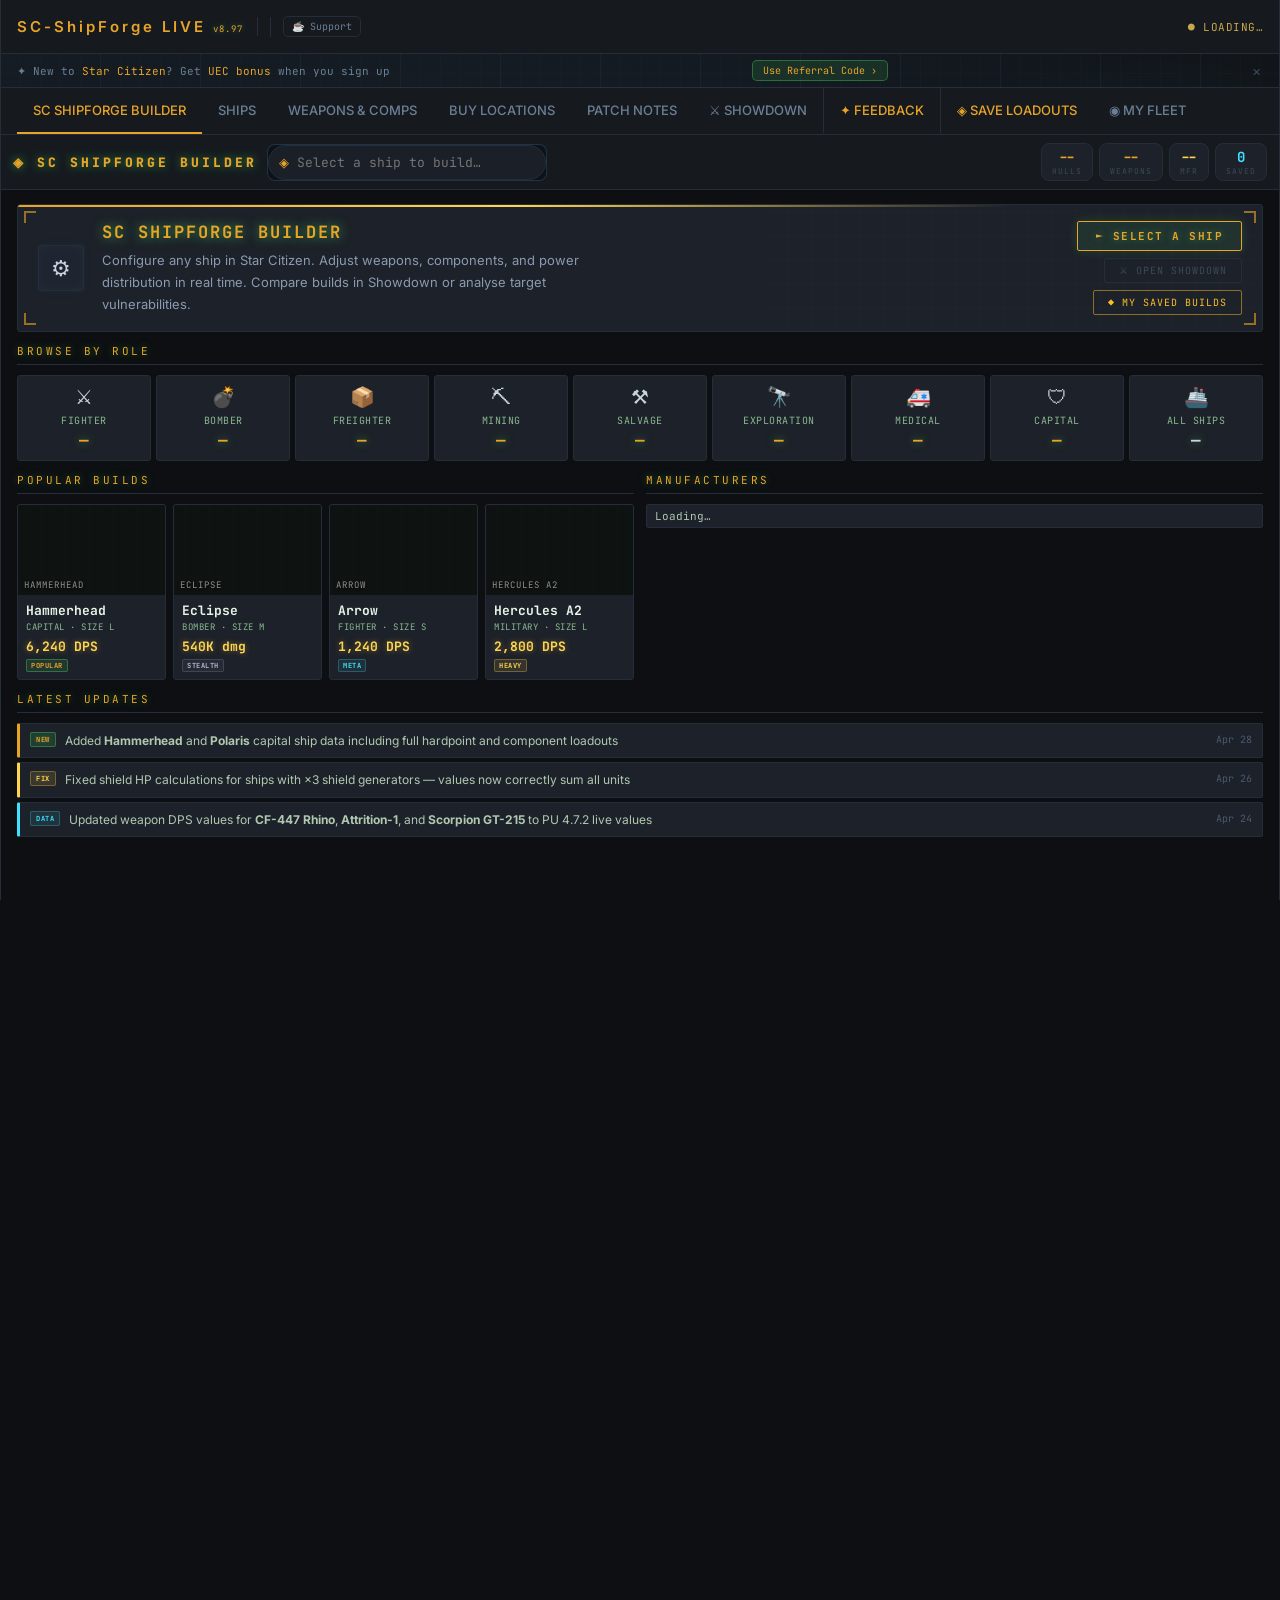
==== commit 0b81c1cd: "v8.97: minimal index changes — link hud.css + hud.js, add HUD divs only" ====
--- a/index.html
+++ b/index.html
@@ -1107,118 +1107,6 @@
 
 /* Fix: hide duplicate ship name overlay on ship cards */
 .fleet-card-img-name { display: none !important; }
-
-html,body{background:#01000a!important;}
-body::before{content:'';position:fixed;inset:0;z-index:-1;pointer-events:none;background:#01000a;background-image:radial-gradient(ellipse 80% 55% at 78% 14%,rgba(55,10,90,.72) 0%,rgba(28,4,62,.42) 30%,transparent 80%),radial-gradient(ellipse 48% 36% at 84% 4%,rgba(130,16,160,.30) 0%,transparent 70%),radial-gradient(ellipse 52% 40% at 8% 88%,rgba(0,52,158,.48) 0%,transparent 72%),radial-gradient(ellipse 26% 20% at 5% 60%,rgba(0,128,172,.18) 0%,transparent 68%),radial-gradient(1.5px 1.5px at 4% 9%,#fff 0%,transparent 100%),radial-gradient(2px 2px at 16% 16%,rgba(255,240,195,1) 0%,transparent 100%),radial-gradient(2.5px 2.5px at 49% 7%,#fff 0%,transparent 100%),radial-gradient(1px 1px at 10% 34%,rgba(255,255,255,.75) 0%,transparent 100%),radial-gradient(1.5px 1.5px at 38% 26%,rgba(200,212,255,.9) 0%,transparent 100%),radial-gradient(2px 2px at 84% 20%,rgba(218,198,255,.88) 0%,transparent 100%),radial-gradient(1px 1px at 60% 40%,rgba(255,255,255,.68) 0%,transparent 100%),radial-gradient(1px 1px at 95% 44%,rgba(255,255,255,.68) 0%,transparent 100%),radial-gradient(2px 2px at 73% 92%,rgba(255,255,255,.78) 0%,transparent 100%),radial-gradient(1px 1px at 27% 48%,rgba(255,255,255,.48) 0%,transparent 100%),radial-gradient(1.5px 1.5px at 75% 4%,rgba(255,238,195,.82) 0%,transparent 100%);}
-#app,body,.body,.cp,.pane,.pane-lo{background:transparent!important;}
-.nav{background:rgba(4,2,14,.88)!important;backdrop-filter:blur(14px)!important;}
-.sub-nav{background:rgba(3,1,12,.84)!important;backdrop-filter:blur(10px)!important;}
-/* Hide old left panel when ship loaded */
-.lp#mainAside.has-ship{display:none!important;}
-.body.has-ship .cp{width:100%!important;flex:1!important;}
-#pane-lo.has-ship{position:relative!important;height:calc(100vh - 56px)!important;overflow:hidden!important;background:transparent!important;}
-/* Ship image centered */
-#sbImgStrip{position:absolute!important;top:0!important;left:50%!important;transform:translateX(-50%)!important;width:360px!important;height:275px!important;background:transparent!important;border:none!important;display:flex!important;flex-direction:column!important;align-items:center!important;justify-content:center!important;z-index:5!important;}
-#rpShipImgName{position:absolute!important;top:5px!important;left:50%!important;transform:translateX(-50%)!important;text-align:center!important;white-space:nowrap!important;font-size:18px!important;font-weight:700!important;letter-spacing:4px!important;z-index:8!important;background:linear-gradient(155deg,#b0b0c0,#e8e8f0,#fff,#c4c4d0)!important;-webkit-background-clip:text!important;-webkit-text-fill-color:transparent!important;background-clip:text!important;}
-#sbShipImg{width:100%!important;height:225px!important;object-fit:contain!important;filter:drop-shadow(0 0 24px rgba(200,168,76,.10)) drop-shadow(0 0 44px rgba(60,100,200,.07))!important;margin-top:28px!important;}
-/* Left HUD arc */
-#kpiStrip{position:absolute!important;top:10px!important;left:8px!important;width:175px!important;background:transparent!important;border:none!important;padding:0!important;display:flex!important;flex-direction:column!important;z-index:10!important;}
-.kpi-item{padding:3px 0 3px 10px!important;position:relative!important;background:transparent!important;border:none!important;}
-.kpi-item::before{content:''!important;position:absolute!important;left:0!important;top:20%!important;bottom:20%!important;width:2px!important;border-radius:1px!important;}
-.kpi-item.kpi-fire::before{background:linear-gradient(to bottom,transparent,rgba(220,70,40,.80),transparent)!important;}
-.kpi-item.kpi-def::before{background:linear-gradient(to bottom,transparent,rgba(28,160,210,.80),transparent)!important;}
-.kpi-item.kpi-ch::before{background:linear-gradient(to bottom,transparent,rgba(175,170,195,.45),transparent)!important;}
-.kpi-lbl{font-size:7px!important;letter-spacing:1.8px!important;color:rgba(130,122,148,.40)!important;display:block!important;}
-.kpi-val{font-size:15px!important;font-weight:700!important;line-height:1.1!important;display:block!important;}
-.kpi-val.fire{background:linear-gradient(135deg,#c03820,#e85030)!important;-webkit-background-clip:text!important;-webkit-text-fill-color:transparent!important;background-clip:text!important;}
-.kpi-val.def{background:linear-gradient(135deg,#0e6898,#1cb8d8)!important;-webkit-background-clip:text!important;-webkit-text-fill-color:transparent!important;background-clip:text!important;}
-.kpi-val.sm{font-size:11px!important;}
-.kpi-divider{height:1px!important;background:linear-gradient(to right,rgba(175,170,195,.07),transparent)!important;margin:1px 0 1px 10px!important;}
-/* Right HUD arc */
-#hudRight{position:absolute!important;top:10px!important;right:8px!important;width:170px!important;z-index:10!important;display:flex!important;flex-direction:column!important;align-items:flex-end!important;}
-.kpi-r{padding:3px 10px 3px 0!important;position:relative!important;text-align:right!important;}
-.kpi-r::after{content:''!important;position:absolute!important;right:0!important;top:20%!important;bottom:20%!important;width:2px!important;border-radius:1px!important;}
-.kpi-r.pwr::after{background:linear-gradient(to bottom,transparent,rgba(200,158,48,.80),transparent)!important;}
-.kpi-r.teal::after{background:linear-gradient(to bottom,transparent,rgba(18,178,148,.80),transparent)!important;}
-.kpi-val.gd{background:linear-gradient(135deg,#a07020,#d4a040,#f0c848)!important;-webkit-background-clip:text!important;-webkit-text-fill-color:transparent!important;background-clip:text!important;}
-.kpi-val.tl{background:linear-gradient(135deg,#0a6858,#18b898)!important;-webkit-background-clip:text!important;-webkit-text-fill-color:transparent!important;background-clip:text!important;}
-.kpi-divider-r{height:1px!important;background:linear-gradient(to left,rgba(175,170,195,.07),transparent)!important;margin:1px 10px 1px 0!important;}
-/* Power ribbon */
-#pwrRibbon{position:absolute!important;bottom:90px!important;left:0!important;right:0!important;z-index:15!important;padding:7px 16px!important;background:linear-gradient(180deg,transparent,rgba(4,2,14,.62) 28%,rgba(4,2,14,.88) 100%)!important;backdrop-filter:blur(4px)!important;}
-.pwr-eu-row{display:flex!important;align-items:center!important;gap:7px!important;margin-bottom:5px!important;}
-.pwr-eu-label{font-size:7px!important;letter-spacing:2px!important;color:rgba(140,132,110,.36)!important;white-space:nowrap!important;}
-.pwr-mode-tog{display:flex!important;background:rgba(255,255,255,.03)!important;border:1px solid rgba(255,255,255,.07)!important;border-radius:3px!important;padding:2px!important;position:relative!important;margin-right:3px!important;flex-shrink:0!important;}
-.pwr-mpill{position:absolute!important;top:2px!important;height:calc(100% - 4px)!important;background:linear-gradient(135deg,rgba(160,120,28,.28),rgba(210,158,48,.14))!important;border:1px solid rgba(195,152,42,.36)!important;border-radius:2px!important;transition:left .22s cubic-bezier(.34,1.4,.64,1),width .22s!important;}
-.pwr-mopt{padding:3px 7px!important;font-size:8px!important;letter-spacing:1.2px!important;cursor:pointer!important;position:relative!important;z-index:1!important;color:rgba(130,125,148,.35)!important;white-space:nowrap!important;border:none!important;background:none!important;}
-.pwr-mopt.on{color:rgba(218,172,68,.92)!important;}
-.pwr-eu-track{flex:1!important;height:3px!important;background:rgba(255,255,255,.05)!important;border-radius:2px!important;overflow:hidden!important;}
-.pwr-eu-fill{height:100%!important;border-radius:2px!important;transition:width .32s cubic-bezier(.34,1.4,.64,1),background .3s!important;}
-.pwr-eu-nums{font-size:9px!important;font-weight:700!important;white-space:nowrap!important;min-width:62px!important;text-align:right!important;background:linear-gradient(135deg,#a07020,#d4a040,#f0c848)!important;-webkit-background-clip:text!important;-webkit-text-fill-color:transparent!important;background-clip:text!important;}
-.pwr-eu-status{font-size:7px!important;letter-spacing:1px!important;white-space:nowrap!important;min-width:56px!important;}
-.pwr-comps{display:flex!important;gap:0!important;align-items:flex-start!important;}
-.pwr-comp{display:flex!important;flex-direction:column!important;padding:0 9px 0 0!important;position:relative!important;flex:1!important;min-width:0!important;transition:opacity .2s!important;}
-.pwr-comp.offline{opacity:.35!important;}
-.pwr-comp:not(:last-child)::after{content:''!important;position:absolute!important;right:4px!important;top:8%!important;bottom:8%!important;width:1px!important;background:linear-gradient(to bottom,transparent,rgba(200,180,100,.09),transparent)!important;}
-.pwr-comp-head{display:flex!important;align-items:center!important;gap:3px!important;margin-bottom:2px!important;}
-.pwr-ctog{width:22px!important;height:11px!important;border-radius:6px!important;position:relative!important;cursor:pointer!important;flex-shrink:0!important;border:1px solid transparent!important;transition:background .20s,box-shadow .20s!important;}
-.pwr-ctog.on{background:linear-gradient(135deg,rgba(18,70,22,.95),rgba(10,52,14,.90))!important;border-color:rgba(38,140,52,.30)!important;box-shadow:0 0 5px rgba(38,140,52,.16)!important;}
-.pwr-ctog.off{background:rgba(255,255,255,.06)!important;border-color:rgba(255,255,255,.07)!important;}
-.pwr-ctog-k{position:absolute!important;top:1px!important;width:7px!important;height:7px!important;border-radius:50%!important;transition:left .20s cubic-bezier(.34,1.56,.64,1),background .20s!important;}
-.pwr-ctog.on .pwr-ctog-k{left:12px!important;background:radial-gradient(circle at 35% 35%,#78ff88,#22ae36)!important;}
-.pwr-ctog.off .pwr-ctog-k{left:1px!important;background:rgba(130,124,142,.42)!important;}
-.pwr-cname{font-size:8px!important;font-weight:700!important;white-space:nowrap!important;}
-.pwr-csub{font-size:6px!important;color:rgba(120,114,100,.36)!important;margin-bottom:2px!important;white-space:nowrap!important;}
-.pwr-pip-track{display:flex!important;gap:1px!important;margin-bottom:3px!important;}
-.pwr-pip{flex:1!important;height:5px!important;border-radius:1px!important;cursor:pointer!important;transition:transform .10s cubic-bezier(.34,1.8,.64,1)!important;}
-.pwr-pip:hover{transform:scaleY(1.4)!important;}
-.pwr-pip:active{transform:scaleY(.80)!important;}
-.pwr-pip.e{background:rgba(255,255,255,.06)!important;}
-.pwr-pip.pp{background:linear-gradient(135deg,#987818,#d09838)!important;}
-.pwr-pip.sg{background:linear-gradient(135deg,#0c6090,#18a8c8)!important;}
-.pwr-pip.wp{background:linear-gradient(135deg,#b83018,#e04828)!important;}
-.pwr-pip.en{background:linear-gradient(135deg,#887818,#c8a828)!important;}
-.pwr-pip.co{background:linear-gradient(135deg,#088060,#14a888)!important;}
-.pwr-pip.qd{background:linear-gradient(135deg,#086880,#12a0b8)!important;}
-.pwr-pip.rd{background:linear-gradient(135deg,#686870,#9898a0)!important;}
-.pwr-comp-foot{display:flex!important;align-items:center!important;gap:2px!important;}
-.pwr-adj{display:flex!important;gap:1px!important;}
-.pwr-adb{width:12px!important;height:12px!important;border-radius:2px!important;border:1px solid rgba(255,255,255,.09)!important;background:rgba(255,255,255,.03)!important;color:rgba(155,148,138,.55)!important;font-size:10px!important;display:flex!important;align-items:center!important;justify-content:center!important;cursor:pointer!important;user-select:none!important;}
-.pwr-adb:hover{background:rgba(255,255,255,.08)!important;}
-.pwr-adb:active{transform:scale(.78)!important;}
-.pwr-ceu{font-size:7px!important;font-weight:700!important;margin-left:auto!important;}
-.pwr-warn{font-size:7px!important;color:rgba(220,70,40,.75)!important;background:rgba(220,40,20,.06)!important;border:1px solid rgba(220,40,20,.12)!important;border-radius:2px!important;padding:2px 5px!important;margin-top:3px!important;display:none!important;}
-/* Hardpoints band */
-#hpBand{position:absolute!important;bottom:0!important;left:0!important;right:0!important;z-index:16!important;background:linear-gradient(180deg,transparent,rgba(4,2,14,.88) 20%,rgba(4,2,14,.97) 100%)!important;backdrop-filter:blur(10px)!important;padding:7px 16px 9px!important;border-top:1px solid rgba(255,255,255,.04)!important;}
-.hp-flow-new{display:flex!important;gap:0!important;}
-.hpi{flex:1!important;padding:0 10px 0 0!important;position:relative!important;min-width:0!important;}
-.hpi:not(:last-child)::after{content:''!important;position:absolute!important;right:5px!important;top:10%!important;bottom:10%!important;width:1px!important;background:linear-gradient(to bottom,transparent,rgba(200,180,100,.09),transparent)!important;}
-.hpi-slot{font-size:6px!important;letter-spacing:1.5px!important;color:rgba(118,110,135,.34)!important;margin-bottom:2px!important;display:block!important;}
-.hpi-name-row{display:flex!important;align-items:center!important;gap:3px!important;margin-bottom:1px!important;}
-.hpi-sz{font-size:7px!important;font-weight:700!important;padding:1px 4px!important;border-radius:10px!important;}
-.hpi-sz.w{background:rgba(200,60,28,.18)!important;color:rgba(232,92,54,.90)!important;border:1px solid rgba(212,72,36,.20)!important;}
-.hpi-sz.s{background:rgba(28,140,200,.18)!important;color:rgba(52,172,212,.90)!important;border:1px solid rgba(36,152,202,.20)!important;}
-.hpi-sz.p{background:rgba(178,136,36,.18)!important;color:rgba(212,162,52,.90)!important;border:1px solid rgba(192,150,40,.20)!important;}
-.hpi-nm{font-size:10px!important;font-weight:700!important;white-space:nowrap!important;overflow:hidden!important;text-overflow:ellipsis!important;background:linear-gradient(155deg,#b0b0c0,#e8e8f0,#fff,#c4c4d0)!important;-webkit-background-clip:text!important;-webkit-text-fill-color:transparent!important;background-clip:text!important;}
-.hpi-dv{display:flex!important;align-items:baseline!important;gap:2px!important;}
-.hpi-dps{font-size:13px!important;font-weight:700!important;}
-.hpi-u{font-size:7px!important;color:rgba(118,110,135,.38)!important;letter-spacing:1px!important;}
-.hpi-on{font-size:6px!important;padding:1px 4px!important;border-radius:2px!important;font-weight:700!important;background:rgba(10,60,18,.85)!important;color:#56e678!important;border:1px solid rgba(36,138,52,.20)!important;}
-.hpi-dps.gd{background:linear-gradient(135deg,#a07020,#d4a040,#f0c848)!important;-webkit-background-clip:text!important;-webkit-text-fill-color:transparent!important;background-clip:text!important;}
-.hpi-dps.df{background:linear-gradient(135deg,#0e6898,#1cb8d8)!important;-webkit-background-clip:text!important;-webkit-text-fill-color:transparent!important;background-clip:text!important;}
-.hpi-dps.tl{background:linear-gradient(135deg,#0a6858,#18b898)!important;-webkit-background-clip:text!important;-webkit-text-fill-color:transparent!important;background-clip:text!important;}
-.hpi.dd-wrap{position:relative!important;}
-.dd-pop-new{position:absolute!important;bottom:calc(100% + 4px)!important;left:0!important;min-width:195px!important;z-index:40!important;background:linear-gradient(168deg,rgba(44,40,60,.99),rgba(28,24,44,.99))!important;border:1px solid rgba(200,168,76,.26)!important;border-radius:5px 5px 3px 3px!important;overflow:hidden!important;box-shadow:0 -10px 26px rgba(0,0,0,.68),0 -18px 40px rgba(0,0,0,.38),inset 0 1px 0 rgba(255,218,100,.08)!important;transform:perspective(460px) rotateX(2deg)!important;transform-origin:bottom center!important;}
-.dd-stats-new{display:flex!important;border-bottom:1px solid rgba(200,168,76,.09)!important;}
-.dd-stat-new{flex:1!important;text-align:center!important;padding:4px 2px!important;border-right:1px solid rgba(200,168,76,.07)!important;}
-.dd-stat-new:last-child{border-right:none!important;}
-.dd-sv{font-size:11px!important;font-weight:700!important;line-height:1!important;}
-.dd-sl{font-size:6px!important;letter-spacing:1.5px!important;color:rgba(126,116,98,.40)!important;margin-top:1px!important;}
-.dd-loc-new{padding:3px 8px!important;font-size:6px!important;color:rgba(175,155,76,.46)!important;border-top:1px solid rgba(255,255,255,.04)!important;}
-.dd-sv.gd{background:linear-gradient(135deg,#a07020,#d4a040,#f0c848)!important;-webkit-background-clip:text!important;-webkit-text-fill-color:transparent!important;background-clip:text!important;}
-.dd-sv.fr{background:linear-gradient(135deg,#c03820,#e85030)!important;-webkit-background-clip:text!important;-webkit-text-fill-color:transparent!important;background-clip:text!important;}
-.dd-sv.df{background:linear-gradient(135deg,#0e6898,#1cb8d8)!important;-webkit-background-clip:text!important;-webkit-text-fill-color:transparent!important;background-clip:text!important;}
-.dd-sv.ch{background:linear-gradient(155deg,#b0b0c0,#e8e8f0,#fff)!important;-webkit-background-clip:text!important;-webkit-text-fill-color:transparent!important;background-clip:text!important;}
-
 </style>
 
 <div id="app">
@@ -6814,7 +6702,8 @@
     + 'h2{font-size:13px;letter-spacing:2px;color:#555;margin:16px 0 6px;border-left:3px solid #38bdf8;padding-left:8px}'
     + 'table{width:100%;border-collapse:collapse;margin-bottom:10px}'
     + 'td{padding:4px 8px;border-bottom:1px solid #eee}td:first-child{color:#555;width:40%}'
-    + '</style></head><body>';
+    + '</style><link rel="stylesheet" href="hud.css">
+</head><body>';
   html += '<h1>&#9632; ' + _xe(lo.name||lo.ship) + '</h1>';
   var lastSec = '';
   html += '<table>';
@@ -6826,30 +6715,28 @@
     }
     html += '<tr><td>' + _xe(r.label) + '</td><td><strong>' + _xe(String(r.value)) + '</strong></td></tr>';
   });
-  html += '</table><p style="color:#aaa;font-size:11px;margin-top:24px">Generated by SC-ShipForge &bull; scstarforge.pages.dev</p>
-<div id="pwrRibbon" style="display:none">
-  <div class="pwr-eu-row">
-    <span class="pwr-eu-label">POWER</span>
-    <div class="pwr-mode-tog" id="pwrModeRow"><div class="pwr-mpill" id="pwrModePill"></div><div class="pwr-mopt on" id="pwrScmBtn" onclick="pwrSetMode('scm')">SCM</div><div class="pwr-mopt" id="pwrNavBtn" onclick="pwrSetMode('nav')">NAV</div></div>
-    <div class="pwr-eu-track"><div class="pwr-eu-fill" id="pwrEuFill"></div></div>
-    <div class="pwr-eu-nums" id="pwrEuNums">— EU</div>
-    <div class="pwr-eu-status" id="pwrEuStatus"></div>
-  </div>
-  <div class="pwr-comps" id="pwrComps"></div>
-  <div style="display:none"><span id="pwrWarnTxt"></span></div>
+  html += '</table><p style="color:#aaa;font-size:11px;margin-top:24px">Generated by SC-ShipForge &bull; scstarforge.pages.dev</p><div id="pwrRibbon" style="display:none">
+<div class="pwr-eu-row">
+<span class="pwr-eu-label">POWER</span>
+<div class="pwr-mode-tog" id="pwrModeRow"><div class="pwr-mpill" id="pwrModePill"></div>
+<div class="pwr-mopt on" id="pwrScmBtn" onclick="pwrSetMode('scm')">SCM</div>
+<div class="pwr-mopt" id="pwrNavBtn" onclick="pwrSetMode('nav')">NAV</div></div>
+<div class="pwr-eu-track"><div class="pwr-eu-fill" id="pwrEuFill"></div></div>
+<div class="pwr-eu-nums" id="pwrEuNums">-- EU</div>
+<div class="pwr-eu-status" id="pwrEuStatus"></div>
+</div>
+<div class="pwr-comps" id="pwrComps"></div>
+<div style="display:none"><span id="pwrWarnTxt"></span></div>
 </div>
 <div id="hpBand" style="display:none"></div>
 <div id="hudRight" style="display:none">
-  <div class="kpi-r pwr"><span class="kpi-lbl" style="text-align:right">EU OUTPUT</span><span class="kpi-val gd sm" id="hudEu">— EU</span></div>
-  <div class="kpi-divider-r"></div>
-  <div class="kpi-r pwr"><span class="kpi-lbl" style="text-align:right">POWER LOAD</span><span class="kpi-val gd sm" id="hudLoad">—</span></div>
-  <div class="kpi-divider-r"></div>
-  <div class="kpi-r teal" style="margin-top:5px"><span class="kpi-lbl" style="text-align:right">Q-DRIVE</span><span class="kpi-val tl" id="hudQd">84 Mm/s</span></div>
-  <div class="kpi-divider-r"></div>
-  <div class="kpi-r teal"><span class="kpi-lbl" style="text-align:right">QD RANGE</span><span class="kpi-val tl sm">50 Gm</span></div>
+<div class="kpi-r pwr"><span class="kpi-lbl" style="text-align:right">EU OUTPUT</span><span class="kpi-val gd sm" id="hudEu">-- EU</span></div>
+<div class="kpi-divider-r"></div>
+<div class="kpi-r pwr"><span class="kpi-lbl" style="text-align:right">POWER LOAD</span><span class="kpi-val gd sm" id="hudLoad">--</span></div>
+<div class="kpi-divider-r"></div>
+<div class="kpi-r teal"><span class="kpi-lbl" style="text-align:right">Q-DRIVE</span><span class="kpi-val tl" id="hudQd">84 Mm/s</span></div>
 </div>
 <script src="hud.js"></script>
-
 </body></html>';
   var w = window.open('', '_blank');
   if (w) { w.document.write(html); w.document.close(); setTimeout(function(){ w.print(); }, 400); }
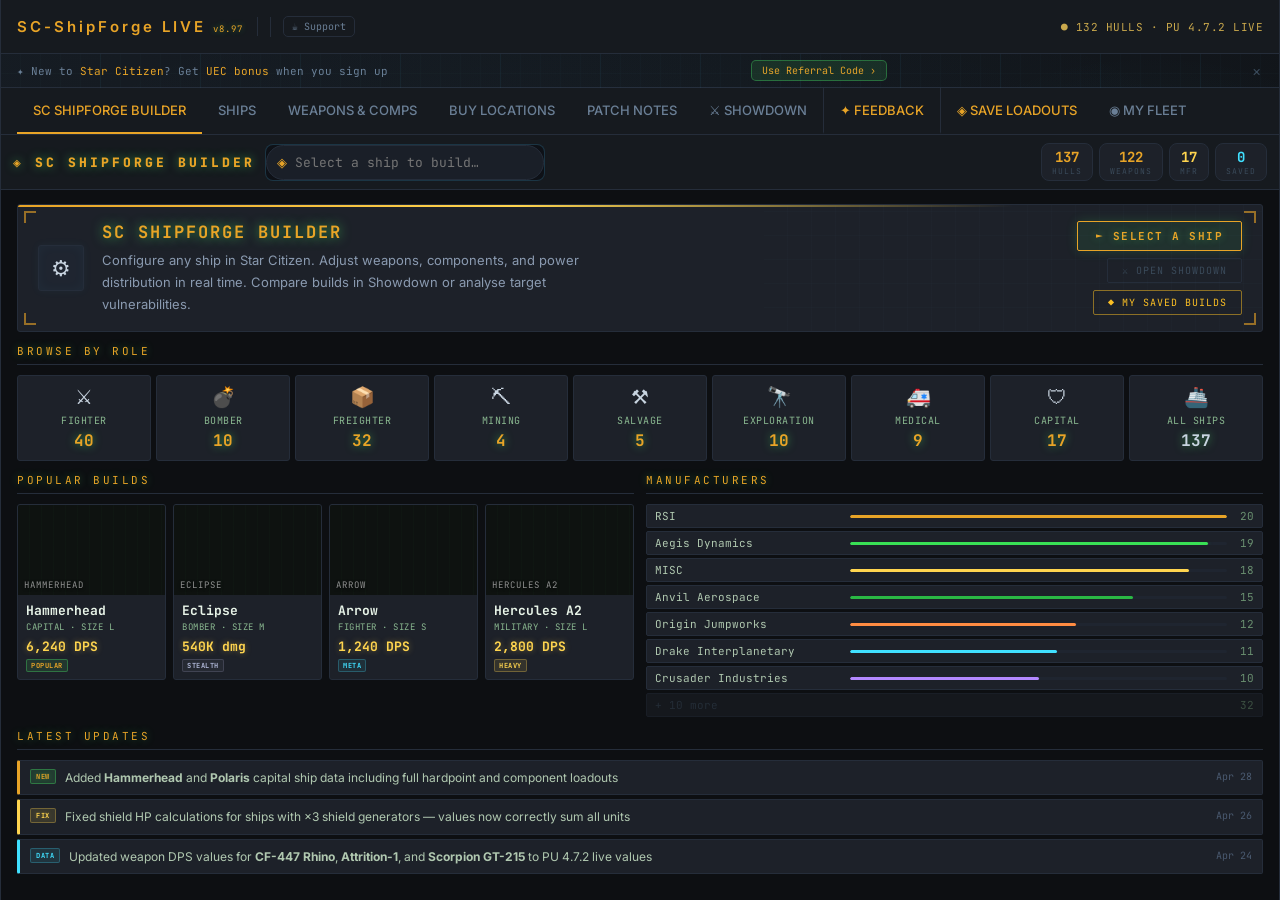
==== commit 7d8ab98b: "v8.97: fix — use line-start anchors for head/body injection" ====
--- a/index.html
+++ b/index.html
@@ -6702,8 +6702,7 @@
     + 'h2{font-size:13px;letter-spacing:2px;color:#555;margin:16px 0 6px;border-left:3px solid #38bdf8;padding-left:8px}'
     + 'table{width:100%;border-collapse:collapse;margin-bottom:10px}'
     + 'td{padding:4px 8px;border-bottom:1px solid #eee}td:first-child{color:#555;width:40%}'
-    + '</style><link rel="stylesheet" href="hud.css">
-</head><body>';
+    + '</style></head><body>';
   html += '<h1>&#9632; ' + _xe(lo.name||lo.ship) + '</h1>';
   var lastSec = '';
   html += '<table>';
@@ -6715,29 +6714,7 @@
     }
     html += '<tr><td>' + _xe(r.label) + '</td><td><strong>' + _xe(String(r.value)) + '</strong></td></tr>';
   });
-  html += '</table><p style="color:#aaa;font-size:11px;margin-top:24px">Generated by SC-ShipForge &bull; scstarforge.pages.dev</p><div id="pwrRibbon" style="display:none">
-<div class="pwr-eu-row">
-<span class="pwr-eu-label">POWER</span>
-<div class="pwr-mode-tog" id="pwrModeRow"><div class="pwr-mpill" id="pwrModePill"></div>
-<div class="pwr-mopt on" id="pwrScmBtn" onclick="pwrSetMode('scm')">SCM</div>
-<div class="pwr-mopt" id="pwrNavBtn" onclick="pwrSetMode('nav')">NAV</div></div>
-<div class="pwr-eu-track"><div class="pwr-eu-fill" id="pwrEuFill"></div></div>
-<div class="pwr-eu-nums" id="pwrEuNums">-- EU</div>
-<div class="pwr-eu-status" id="pwrEuStatus"></div>
-</div>
-<div class="pwr-comps" id="pwrComps"></div>
-<div style="display:none"><span id="pwrWarnTxt"></span></div>
-</div>
-<div id="hpBand" style="display:none"></div>
-<div id="hudRight" style="display:none">
-<div class="kpi-r pwr"><span class="kpi-lbl" style="text-align:right">EU OUTPUT</span><span class="kpi-val gd sm" id="hudEu">-- EU</span></div>
-<div class="kpi-divider-r"></div>
-<div class="kpi-r pwr"><span class="kpi-lbl" style="text-align:right">POWER LOAD</span><span class="kpi-val gd sm" id="hudLoad">--</span></div>
-<div class="kpi-divider-r"></div>
-<div class="kpi-r teal"><span class="kpi-lbl" style="text-align:right">Q-DRIVE</span><span class="kpi-val tl" id="hudQd">84 Mm/s</span></div>
-</div>
-<script src="hud.js"></script>
-</body></html>';
+  html += '</table><p style="color:#aaa;font-size:11px;margin-top:24px">Generated by SC-ShipForge &bull; scstarforge.pages.dev</p></body></html>';
   var w = window.open('', '_blank');
   if (w) { w.document.write(html); w.document.close(); setTimeout(function(){ w.print(); }, 400); }
   else { _downloadBlob(html, fname+'.html', 'text/html'); }
@@ -10970,6 +10947,10 @@
   </div>
 </div>
 
+<div id="pwrRibbon" style="display:none"><div class="pwr-eu-row"><span class="pwr-eu-label">POWER</span><div class="pwr-mode-tog" id="pwrModeRow"><div class="pwr-mpill" id="pwrModePill"></div><div class="pwr-mopt on" id="pwrScmBtn" onclick="pwrSetMode('scm')">SCM</div><div class="pwr-mopt" id="pwrNavBtn" onclick="pwrSetMode('nav')">NAV</div></div><div class="pwr-eu-track"><div class="pwr-eu-fill" id="pwrEuFill"></div></div><div class="pwr-eu-nums" id="pwrEuNums">EU</div><div class="pwr-eu-status" id="pwrEuStatus"></div></div><div class="pwr-comps" id="pwrComps"></div><div style="display:none"><span id="pwrWarnTxt"></span></div></div>
+<div id="hpBand" style="display:none"></div>
+<div id="hudRight" style="display:none"><div class="kpi-r pwr"><span class="kpi-lbl" style="text-align:right">EU OUTPUT</span><span class="kpi-val gd sm" id="hudEu">EU</span></div><div class="kpi-divider-r"></div><div class="kpi-r pwr"><span class="kpi-lbl" style="text-align:right">POWER LOAD</span><span class="kpi-val gd sm" id="hudLoad"></span></div></div>
+<script src="hud.js"></script>
 </body>
 <!-- deploy-force --><!-- deploy -->
 </html>
